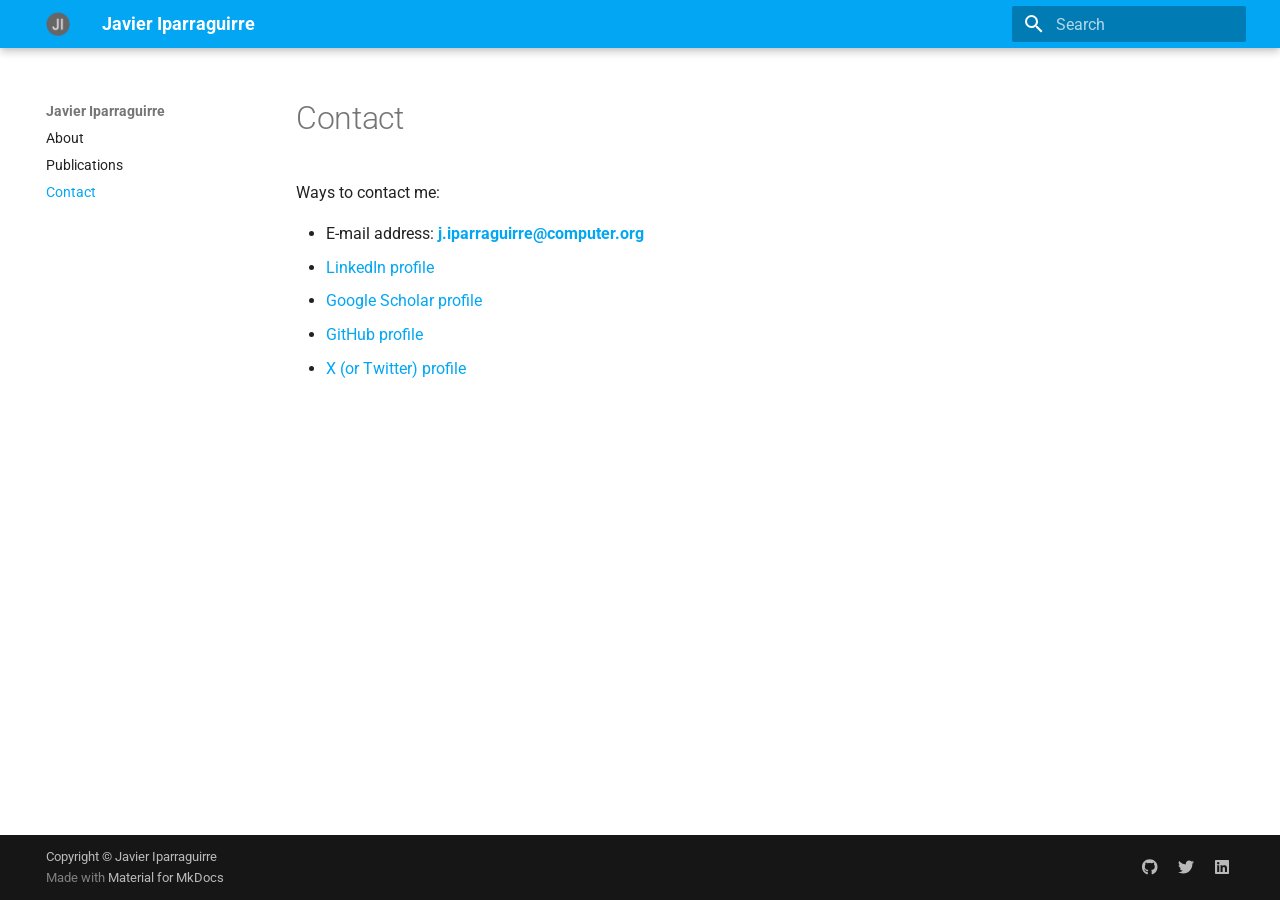
==== contact/index.html @ d3348135 "Deployed bb1e863 with MkDocs version: 1.6.1" ====
<!doctype html>
<html lang="en" class="no-js">
  <head>
    
      <meta charset="utf-8">
      <meta name="viewport" content="width=device-width,initial-scale=1">
      
        <meta name="description" content="Value creation + Innovation + Teams">
      
      
      
        <link rel="canonical" href="https://javierip.github.io/contact/">
      
      
        <link rel="prev" href="../publications/">
      
      
      
      <link rel="icon" href="../images/favicon.ico">
      <meta name="generator" content="mkdocs-1.6.1, mkdocs-material-9.5.44">
    
    
      
        <title>Contact - Javier Iparraguirre</title>
      
    
    
      <link rel="stylesheet" href="../assets/stylesheets/main.0253249f.min.css">
      
        
        <link rel="stylesheet" href="../assets/stylesheets/palette.06af60db.min.css">
      
      


    
    
      
    
    
      
        
        
        <link rel="preconnect" href="https://fonts.gstatic.com" crossorigin>
        <link rel="stylesheet" href="https://fonts.googleapis.com/css?family=Roboto:300,300i,400,400i,700,700i%7CRoboto+Mono:400,400i,700,700i&display=fallback">
        <style>:root{--md-text-font:"Roboto";--md-code-font:"Roboto Mono"}</style>
      
    
    
    <script>__md_scope=new URL("..",location),__md_hash=e=>[...e].reduce(((e,_)=>(e<<5)-e+_.charCodeAt(0)),0),__md_get=(e,_=localStorage,t=__md_scope)=>JSON.parse(_.getItem(t.pathname+"."+e)),__md_set=(e,_,t=localStorage,a=__md_scope)=>{try{t.setItem(a.pathname+"."+e,JSON.stringify(_))}catch(e){}}</script>
    
      
  


  
  

<script id="__analytics">function __md_analytics(){function e(){dataLayer.push(arguments)}window.dataLayer=window.dataLayer||[],e("js",new Date),e("config","G-8ZT4TE5E92"),document.addEventListener("DOMContentLoaded",(function(){document.forms.search&&document.forms.search.query.addEventListener("blur",(function(){this.value&&e("event","search",{search_term:this.value})}));document$.subscribe((function(){var t=document.forms.feedback;if(void 0!==t)for(var a of t.querySelectorAll("[type=submit]"))a.addEventListener("click",(function(a){a.preventDefault();var n=document.location.pathname,d=this.getAttribute("data-md-value");e("event","feedback",{page:n,data:d}),t.firstElementChild.disabled=!0;var r=t.querySelector(".md-feedback__note [data-md-value='"+d+"']");r&&(r.hidden=!1)})),t.hidden=!1})),location$.subscribe((function(t){e("config","G-8ZT4TE5E92",{page_path:t.pathname})}))}));var t=document.createElement("script");t.async=!0,t.src="https://www.googletagmanager.com/gtag/js?id=G-8ZT4TE5E92",document.getElementById("__analytics").insertAdjacentElement("afterEnd",t)}</script>
  
    <script>"undefined"!=typeof __md_analytics&&__md_analytics()</script>
  

    
    
    
  </head>
  
  
    
    
    
    
    
    <body dir="ltr" data-md-color-scheme="default" data-md-color-primary="light-blue" data-md-color-accent="indigo">
  
    
    <input class="md-toggle" data-md-toggle="drawer" type="checkbox" id="__drawer" autocomplete="off">
    <input class="md-toggle" data-md-toggle="search" type="checkbox" id="__search" autocomplete="off">
    <label class="md-overlay" for="__drawer"></label>
    <div data-md-component="skip">
      
        
        <a href="#contact" class="md-skip">
          Skip to content
        </a>
      
    </div>
    <div data-md-component="announce">
      
    </div>
    
    
      

  

<header class="md-header md-header--shadow" data-md-component="header">
  <nav class="md-header__inner md-grid" aria-label="Header">
    <a href=".." title="Javier Iparraguirre" class="md-header__button md-logo" aria-label="Javier Iparraguirre" data-md-component="logo">
      
  <img src="../images/logo.png" alt="logo">

    </a>
    <label class="md-header__button md-icon" for="__drawer">
      
      <svg xmlns="http://www.w3.org/2000/svg" viewBox="0 0 24 24"><path d="M3 6h18v2H3zm0 5h18v2H3zm0 5h18v2H3z"/></svg>
    </label>
    <div class="md-header__title" data-md-component="header-title">
      <div class="md-header__ellipsis">
        <div class="md-header__topic">
          <span class="md-ellipsis">
            Javier Iparraguirre
          </span>
        </div>
        <div class="md-header__topic" data-md-component="header-topic">
          <span class="md-ellipsis">
            
              Contact
            
          </span>
        </div>
      </div>
    </div>
    
      
    
    
    
    
      <label class="md-header__button md-icon" for="__search">
        
        <svg xmlns="http://www.w3.org/2000/svg" viewBox="0 0 24 24"><path d="M9.5 3A6.5 6.5 0 0 1 16 9.5c0 1.61-.59 3.09-1.56 4.23l.27.27h.79l5 5-1.5 1.5-5-5v-.79l-.27-.27A6.52 6.52 0 0 1 9.5 16 6.5 6.5 0 0 1 3 9.5 6.5 6.5 0 0 1 9.5 3m0 2C7 5 5 7 5 9.5S7 14 9.5 14 14 12 14 9.5 12 5 9.5 5"/></svg>
      </label>
      <div class="md-search" data-md-component="search" role="dialog">
  <label class="md-search__overlay" for="__search"></label>
  <div class="md-search__inner" role="search">
    <form class="md-search__form" name="search">
      <input type="text" class="md-search__input" name="query" aria-label="Search" placeholder="Search" autocapitalize="off" autocorrect="off" autocomplete="off" spellcheck="false" data-md-component="search-query" required>
      <label class="md-search__icon md-icon" for="__search">
        
        <svg xmlns="http://www.w3.org/2000/svg" viewBox="0 0 24 24"><path d="M9.5 3A6.5 6.5 0 0 1 16 9.5c0 1.61-.59 3.09-1.56 4.23l.27.27h.79l5 5-1.5 1.5-5-5v-.79l-.27-.27A6.52 6.52 0 0 1 9.5 16 6.5 6.5 0 0 1 3 9.5 6.5 6.5 0 0 1 9.5 3m0 2C7 5 5 7 5 9.5S7 14 9.5 14 14 12 14 9.5 12 5 9.5 5"/></svg>
        
        <svg xmlns="http://www.w3.org/2000/svg" viewBox="0 0 24 24"><path d="M20 11v2H8l5.5 5.5-1.42 1.42L4.16 12l7.92-7.92L13.5 5.5 8 11z"/></svg>
      </label>
      <nav class="md-search__options" aria-label="Search">
        
        <button type="reset" class="md-search__icon md-icon" title="Clear" aria-label="Clear" tabindex="-1">
          
          <svg xmlns="http://www.w3.org/2000/svg" viewBox="0 0 24 24"><path d="M19 6.41 17.59 5 12 10.59 6.41 5 5 6.41 10.59 12 5 17.59 6.41 19 12 13.41 17.59 19 19 17.59 13.41 12z"/></svg>
        </button>
      </nav>
      
    </form>
    <div class="md-search__output">
      <div class="md-search__scrollwrap" tabindex="0" data-md-scrollfix>
        <div class="md-search-result" data-md-component="search-result">
          <div class="md-search-result__meta">
            Initializing search
          </div>
          <ol class="md-search-result__list" role="presentation"></ol>
        </div>
      </div>
    </div>
  </div>
</div>
    
    
  </nav>
  
</header>
    
    <div class="md-container" data-md-component="container">
      
      
        
          
        
      
      <main class="md-main" data-md-component="main">
        <div class="md-main__inner md-grid">
          
            
              
              <div class="md-sidebar md-sidebar--primary" data-md-component="sidebar" data-md-type="navigation" >
                <div class="md-sidebar__scrollwrap">
                  <div class="md-sidebar__inner">
                    



<nav class="md-nav md-nav--primary" aria-label="Navigation" data-md-level="0">
  <label class="md-nav__title" for="__drawer">
    <a href=".." title="Javier Iparraguirre" class="md-nav__button md-logo" aria-label="Javier Iparraguirre" data-md-component="logo">
      
  <img src="../images/logo.png" alt="logo">

    </a>
    Javier Iparraguirre
  </label>
  
  <ul class="md-nav__list" data-md-scrollfix>
    
      
      
  
  
  
  
    <li class="md-nav__item">
      <a href=".." class="md-nav__link">
        
  
  <span class="md-ellipsis">
    About
  </span>
  

      </a>
    </li>
  

    
      
      
  
  
  
  
    <li class="md-nav__item">
      <a href="../publications/" class="md-nav__link">
        
  
  <span class="md-ellipsis">
    Publications
  </span>
  

      </a>
    </li>
  

    
      
      
  
  
    
  
  
  
    <li class="md-nav__item md-nav__item--active">
      
      <input class="md-nav__toggle md-toggle" type="checkbox" id="__toc">
      
      
        
      
      
      <a href="./" class="md-nav__link md-nav__link--active">
        
  
  <span class="md-ellipsis">
    Contact
  </span>
  

      </a>
      
    </li>
  

    
  </ul>
</nav>
                  </div>
                </div>
              </div>
            
            
              
              <div class="md-sidebar md-sidebar--secondary" data-md-component="sidebar" data-md-type="toc" >
                <div class="md-sidebar__scrollwrap">
                  <div class="md-sidebar__inner">
                    

<nav class="md-nav md-nav--secondary" aria-label="Table of contents">
  
  
  
    
  
  
</nav>
                  </div>
                </div>
              </div>
            
          
          
            <div class="md-content" data-md-component="content">
              <article class="md-content__inner md-typeset">
                
                  


<h1 id="contact">Contact</h1>
<p>Ways to contact me:</p>
<ul>
<li>E-mail address: <strong><a href="&#109;&#97;&#105;&#108;&#116;&#111;&#58;&#106;&#46;&#105;&#112;&#97;&#114;&#114;&#97;&#103;&#117;&#105;&#114;&#114;&#101;&#64;&#99;&#111;&#109;&#112;&#117;&#116;&#101;&#114;&#46;&#111;&#114;&#103;">&#106;&#46;&#105;&#112;&#97;&#114;&#114;&#97;&#103;&#117;&#105;&#114;&#114;&#101;&#64;&#99;&#111;&#109;&#112;&#117;&#116;&#101;&#114;&#46;&#111;&#114;&#103;</a></strong></li>
<li><a href="https://www.linkedin.com/in/jiparraguirre/">LinkedIn profile</a></li>
<li><a href="https://scholar.google.com.ar/citations?hl=en&amp;user=PNNFrAQAAAAJ&amp;view_op=list_works&amp;sortby=pubdate">Google Scholar profile</a></li>
<li><a href="https://github.com/javierip">GitHub profile</a></li>
<li><a href="https://twitter.com/javieripa">X (or Twitter) profile</a></li>
</ul>









  




                
              </article>
            </div>
          
          
<script>var target=document.getElementById(location.hash.slice(1));target&&target.name&&(target.checked=target.name.startsWith("__tabbed_"))</script>
        </div>
        
      </main>
      
        <footer class="md-footer">
  
  <div class="md-footer-meta md-typeset">
    <div class="md-footer-meta__inner md-grid">
      <div class="md-copyright">
  
    <div class="md-copyright__highlight">
      Copyright &copy; Javier Iparraguirre
    </div>
  
  
    Made with
    <a href="https://squidfunk.github.io/mkdocs-material/" target="_blank" rel="noopener">
      Material for MkDocs
    </a>
  
</div>
      
        <div class="md-social">
  
    
    
    
    
    <a href="https://github.com/javierip" target="_blank" rel="noopener" title="Javier at GitHub" class="md-social__link">
      <svg xmlns="http://www.w3.org/2000/svg" viewBox="0 0 496 512"><!--! Font Awesome Free 6.6.0 by @fontawesome - https://fontawesome.com License - https://fontawesome.com/license/free (Icons: CC BY 4.0, Fonts: SIL OFL 1.1, Code: MIT License) Copyright 2024 Fonticons, Inc.--><path d="M165.9 397.4c0 2-2.3 3.6-5.2 3.6-3.3.3-5.6-1.3-5.6-3.6 0-2 2.3-3.6 5.2-3.6 3-.3 5.6 1.3 5.6 3.6m-31.1-4.5c-.7 2 1.3 4.3 4.3 4.9 2.6 1 5.6 0 6.2-2s-1.3-4.3-4.3-5.2c-2.6-.7-5.5.3-6.2 2.3m44.2-1.7c-2.9.7-4.9 2.6-4.6 4.9.3 2 2.9 3.3 5.9 2.6 2.9-.7 4.9-2.6 4.6-4.6-.3-1.9-3-3.2-5.9-2.9M244.8 8C106.1 8 0 113.3 0 252c0 110.9 69.8 205.8 169.5 239.2 12.8 2.3 17.3-5.6 17.3-12.1 0-6.2-.3-40.4-.3-61.4 0 0-70 15-84.7-29.8 0 0-11.4-29.1-27.8-36.6 0 0-22.9-15.7 1.6-15.4 0 0 24.9 2 38.6 25.8 21.9 38.6 58.6 27.5 72.9 20.9 2.3-16 8.8-27.1 16-33.7-55.9-6.2-112.3-14.3-112.3-110.5 0-27.5 7.6-41.3 23.6-58.9-2.6-6.5-11.1-33.3 2.6-67.9 20.9-6.5 69 27 69 27 20-5.6 41.5-8.5 62.8-8.5s42.8 2.9 62.8 8.5c0 0 48.1-33.6 69-27 13.7 34.7 5.2 61.4 2.6 67.9 16 17.7 25.8 31.5 25.8 58.9 0 96.5-58.9 104.2-114.8 110.5 9.2 7.9 17 22.9 17 46.4 0 33.7-.3 75.4-.3 83.6 0 6.5 4.6 14.4 17.3 12.1C428.2 457.8 496 362.9 496 252 496 113.3 383.5 8 244.8 8M97.2 352.9c-1.3 1-1 3.3.7 5.2 1.6 1.6 3.9 2.3 5.2 1 1.3-1 1-3.3-.7-5.2-1.6-1.6-3.9-2.3-5.2-1m-10.8-8.1c-.7 1.3.3 2.9 2.3 3.9 1.6 1 3.6.7 4.3-.7.7-1.3-.3-2.9-2.3-3.9-2-.6-3.6-.3-4.3.7m32.4 35.6c-1.6 1.3-1 4.3 1.3 6.2 2.3 2.3 5.2 2.6 6.5 1 1.3-1.3.7-4.3-1.3-6.2-2.2-2.3-5.2-2.6-6.5-1m-11.4-14.7c-1.6 1-1.6 3.6 0 5.9s4.3 3.3 5.6 2.3c1.6-1.3 1.6-3.9 0-6.2-1.4-2.3-4-3.3-5.6-2"/></svg>
    </a>
  
    
    
    
    
    <a href="https://twitter.com/javieripa" target="_blank" rel="noopener" title="Javier at Twitter" class="md-social__link">
      <svg xmlns="http://www.w3.org/2000/svg" viewBox="0 0 512 512"><!--! Font Awesome Free 6.6.0 by @fontawesome - https://fontawesome.com License - https://fontawesome.com/license/free (Icons: CC BY 4.0, Fonts: SIL OFL 1.1, Code: MIT License) Copyright 2024 Fonticons, Inc.--><path d="M459.37 151.716c.325 4.548.325 9.097.325 13.645 0 138.72-105.583 298.558-298.558 298.558-59.452 0-114.68-17.219-161.137-47.106 8.447.974 16.568 1.299 25.34 1.299 49.055 0 94.213-16.568 130.274-44.832-46.132-.975-84.792-31.188-98.112-72.772 6.498.974 12.995 1.624 19.818 1.624 9.421 0 18.843-1.3 27.614-3.573-48.081-9.747-84.143-51.98-84.143-102.985v-1.299c13.969 7.797 30.214 12.67 47.431 13.319-28.264-18.843-46.781-51.005-46.781-87.391 0-19.492 5.197-37.36 14.294-52.954 51.655 63.675 129.3 105.258 216.365 109.807-1.624-7.797-2.599-15.918-2.599-24.04 0-57.828 46.782-104.934 104.934-104.934 30.213 0 57.502 12.67 76.67 33.137 23.715-4.548 46.456-13.32 66.599-25.34-7.798 24.366-24.366 44.833-46.132 57.827 21.117-2.273 41.584-8.122 60.426-16.243-14.292 20.791-32.161 39.308-52.628 54.253"/></svg>
    </a>
  
    
    
    
    
    <a href="https://www.linkedin.com/in/jiparraguirre/" target="_blank" rel="noopener" title="Javier at LinkedIn" class="md-social__link">
      <svg xmlns="http://www.w3.org/2000/svg" viewBox="0 0 448 512"><!--! Font Awesome Free 6.6.0 by @fontawesome - https://fontawesome.com License - https://fontawesome.com/license/free (Icons: CC BY 4.0, Fonts: SIL OFL 1.1, Code: MIT License) Copyright 2024 Fonticons, Inc.--><path d="M416 32H31.9C14.3 32 0 46.5 0 64.3v383.4C0 465.5 14.3 480 31.9 480H416c17.6 0 32-14.5 32-32.3V64.3c0-17.8-14.4-32.3-32-32.3M135.4 416H69V202.2h66.5V416zm-33.2-243c-21.3 0-38.5-17.3-38.5-38.5S80.9 96 102.2 96c21.2 0 38.5 17.3 38.5 38.5 0 21.3-17.2 38.5-38.5 38.5m282.1 243h-66.4V312c0-24.8-.5-56.7-34.5-56.7-34.6 0-39.9 27-39.9 54.9V416h-66.4V202.2h63.7v29.2h.9c8.9-16.8 30.6-34.5 62.9-34.5 67.2 0 79.7 44.3 79.7 101.9z"/></svg>
    </a>
  
</div>
      
    </div>
  </div>
</footer>
      
    </div>
    <div class="md-dialog" data-md-component="dialog">
      <div class="md-dialog__inner md-typeset"></div>
    </div>
    
    
    <script id="__config" type="application/json">{"base": "..", "features": [], "search": "../assets/javascripts/workers/search.6ce7567c.min.js", "translations": {"clipboard.copied": "Copied to clipboard", "clipboard.copy": "Copy to clipboard", "search.result.more.one": "1 more on this page", "search.result.more.other": "# more on this page", "search.result.none": "No matching documents", "search.result.one": "1 matching document", "search.result.other": "# matching documents", "search.result.placeholder": "Type to start searching", "search.result.term.missing": "Missing", "select.version": "Select version"}}</script>
    
    
      <script src="../assets/javascripts/bundle.83f73b43.min.js"></script>
      
    
  </body>
</html>
---- assets/stylesheets/main.0253249f.min.css ----
@charset "UTF-8";html{-webkit-text-size-adjust:none;-moz-text-size-adjust:none;text-size-adjust:none;box-sizing:border-box}*,:after,:before{box-sizing:inherit}@media (prefers-reduced-motion){*,:after,:before{transition:none!important}}body{margin:0}a,button,input,label{-webkit-tap-highlight-color:transparent}a{color:inherit;text-decoration:none}hr{border:0;box-sizing:initial;display:block;height:.05rem;overflow:visible;padding:0}small{font-size:80%}sub,sup{line-height:1em}img{border-style:none}table{border-collapse:initial;border-spacing:0}td,th{font-weight:400;vertical-align:top}button{background:#0000;border:0;font-family:inherit;font-size:inherit;margin:0;padding:0}input{border:0;outline:none}:root{--md-primary-fg-color:#4051b5;--md-primary-fg-color--light:#5d6cc0;--md-primary-fg-color--dark:#303fa1;--md-primary-bg-color:#fff;--md-primary-bg-color--light:#ffffffb3;--md-accent-fg-color:#526cfe;--md-accent-fg-color--transparent:#526cfe1a;--md-accent-bg-color:#fff;--md-accent-bg-color--light:#ffffffb3}[data-md-color-scheme=default]{color-scheme:light}[data-md-color-scheme=default] img[src$="#gh-dark-mode-only"],[data-md-color-scheme=default] img[src$="#only-dark"]{display:none}:root,[data-md-color-scheme=default]{--md-hue:225deg;--md-default-fg-color:#000000de;--md-default-fg-color--light:#0000008a;--md-default-fg-color--lighter:#00000052;--md-default-fg-color--lightest:#00000012;--md-default-bg-color:#fff;--md-default-bg-color--light:#ffffffb3;--md-default-bg-color--lighter:#ffffff4d;--md-default-bg-color--lightest:#ffffff1f;--md-code-fg-color:#36464e;--md-code-bg-color:#f5f5f5;--md-code-hl-color:#4287ff;--md-code-hl-color--light:#4287ff1a;--md-code-hl-number-color:#d52a2a;--md-code-hl-special-color:#db1457;--md-code-hl-function-color:#a846b9;--md-code-hl-constant-color:#6e59d9;--md-code-hl-keyword-color:#3f6ec6;--md-code-hl-string-color:#1c7d4d;--md-code-hl-name-color:var(--md-code-fg-color);--md-code-hl-operator-color:var(--md-default-fg-color--light);--md-code-hl-punctuation-color:var(--md-default-fg-color--light);--md-code-hl-comment-color:var(--md-default-fg-color--light);--md-code-hl-generic-color:var(--md-default-fg-color--light);--md-code-hl-variable-color:var(--md-default-fg-color--light);--md-typeset-color:var(--md-default-fg-color);--md-typeset-a-color:var(--md-primary-fg-color);--md-typeset-del-color:#f5503d26;--md-typeset-ins-color:#0bd57026;--md-typeset-kbd-color:#fafafa;--md-typeset-kbd-accent-color:#fff;--md-typeset-kbd-border-color:#b8b8b8;--md-typeset-mark-color:#ffff0080;--md-typeset-table-color:#0000001f;--md-typeset-table-color--light:rgba(0,0,0,.035);--md-admonition-fg-color:var(--md-default-fg-color);--md-admonition-bg-color:var(--md-default-bg-color);--md-warning-fg-color:#000000de;--md-warning-bg-color:#ff9;--md-footer-fg-color:#fff;--md-footer-fg-color--light:#ffffffb3;--md-footer-fg-color--lighter:#ffffff73;--md-footer-bg-color:#000000de;--md-footer-bg-color--dark:#00000052;--md-shadow-z1:0 0.2rem 0.5rem #0000000d,0 0 0.05rem #0000001a;--md-shadow-z2:0 0.2rem 0.5rem #0000001a,0 0 0.05rem #00000040;--md-shadow-z3:0 0.2rem 0.5rem #0003,0 0 0.05rem #00000059}.md-icon svg{fill:currentcolor;display:block;height:1.2rem;width:1.2rem}body{-webkit-font-smoothing:antialiased;-moz-osx-font-smoothing:grayscale;--md-text-font-family:var(--md-text-font,_),-apple-system,BlinkMacSystemFont,Helvetica,Arial,sans-serif;--md-code-font-family:var(--md-code-font,_),SFMono-Regular,Consolas,Menlo,monospace}aside,body,input{font-feature-settings:"kern","liga";color:var(--md-typeset-color);font-family:var(--md-text-font-family)}code,kbd,pre{font-feature-settings:"kern";font-family:var(--md-code-font-family)}:root{--md-typeset-table-sort-icon:url('data:image/svg+xml;charset=utf-8,<svg xmlns="http://www.w3.org/2000/svg" viewBox="0 0 24 24"><path d="m18 21-4-4h3V7h-3l4-4 4 4h-3v10h3M2 19v-2h10v2M2 13v-2h7v2M2 7V5h4v2z"/></svg>');--md-typeset-table-sort-icon--asc:url('data:image/svg+xml;charset=utf-8,<svg xmlns="http://www.w3.org/2000/svg" viewBox="0 0 24 24"><path d="M19 17h3l-4 4-4-4h3V3h2M2 17h10v2H2M6 5v2H2V5m0 6h7v2H2z"/></svg>');--md-typeset-table-sort-icon--desc:url('data:image/svg+xml;charset=utf-8,<svg xmlns="http://www.w3.org/2000/svg" viewBox="0 0 24 24"><path d="M19 7h3l-4-4-4 4h3v14h2M2 17h10v2H2M6 5v2H2V5m0 6h7v2H2z"/></svg>')}.md-typeset{-webkit-print-color-adjust:exact;color-adjust:exact;font-size:.8rem;line-height:1.6}@media print{.md-typeset{font-size:.68rem}}.md-typeset blockquote,.md-typeset dl,.md-typeset figure,.md-typeset ol,.md-typeset pre,.md-typeset ul{margin-bottom:1em;margin-top:1em}.md-typeset h1{color:var(--md-default-fg-color--light);font-size:2em;line-height:1.3;margin:0 0 1.25em}.md-typeset h1,.md-typeset h2{font-weight:300;letter-spacing:-.01em}.md-typeset h2{font-size:1.5625em;line-height:1.4;margin:1.6em 0 .64em}.md-typeset h3{font-size:1.25em;font-weight:400;letter-spacing:-.01em;line-height:1.5;margin:1.6em 0 .8em}.md-typeset h2+h3{margin-top:.8em}.md-typeset h4{font-weight:700;letter-spacing:-.01em;margin:1em 0}.md-typeset h5,.md-typeset h6{color:var(--md-default-fg-color--light);font-size:.8em;font-weight:700;letter-spacing:-.01em;margin:1.25em 0}.md-typeset h5{text-transform:uppercase}.md-typeset hr{border-bottom:.05rem solid var(--md-default-fg-color--lightest);display:flow-root;margin:1.5em 0}.md-typeset a{color:var(--md-typeset-a-color);word-break:break-word}.md-typeset a,.md-typeset a:before{transition:color 125ms}.md-typeset a:focus,.md-typeset a:hover{color:var(--md-accent-fg-color)}.md-typeset a:focus code,.md-typeset a:hover code{background-color:var(--md-accent-fg-color--transparent)}.md-typeset a code{color:currentcolor;transition:background-color 125ms}.md-typeset a.focus-visible{outline-color:var(--md-accent-fg-color);outline-offset:.2rem}.md-typeset code,.md-typeset kbd,.md-typeset pre{color:var(--md-code-fg-color);direction:ltr;font-variant-ligatures:none}@media print{.md-typeset code,.md-typeset kbd,.md-typeset pre{white-space:pre-wrap}}.md-typeset code{background-color:var(--md-code-bg-color);border-radius:.1rem;-webkit-box-decoration-break:clone;box-decoration-break:clone;font-size:.85em;padding:0 .2941176471em;word-break:break-word}.md-typeset code:not(.focus-visible){-webkit-tap-highlight-color:transparent;outline:none}.md-typeset pre{display:flow-root;line-height:1.4;position:relative}.md-typeset pre>code{-webkit-box-decoration-break:slice;box-decoration-break:slice;box-shadow:none;display:block;margin:0;outline-color:var(--md-accent-fg-color);overflow:auto;padding:.7720588235em 1.1764705882em;scrollbar-color:var(--md-default-fg-color--lighter) #0000;scrollbar-width:thin;touch-action:auto;word-break:normal}.md-typeset pre>code:hover{scrollbar-color:var(--md-accent-fg-color) #0000}.md-typeset pre>code::-webkit-scrollbar{height:.2rem;width:.2rem}.md-typeset pre>code::-webkit-scrollbar-thumb{background-color:var(--md-default-fg-color--lighter)}.md-typeset pre>code::-webkit-scrollbar-thumb:hover{background-color:var(--md-accent-fg-color)}.md-typeset kbd{background-color:var(--md-typeset-kbd-color);border-radius:.1rem;box-shadow:0 .1rem 0 .05rem var(--md-typeset-kbd-border-color),0 .1rem 0 var(--md-typeset-kbd-border-color),0 -.1rem .2rem var(--md-typeset-kbd-accent-color) inset;color:var(--md-default-fg-color);display:inline-block;font-size:.75em;padding:0 .6666666667em;vertical-align:text-top;word-break:break-word}.md-typeset mark{background-color:var(--md-typeset-mark-color);-webkit-box-decoration-break:clone;box-decoration-break:clone;color:inherit;word-break:break-word}.md-typeset abbr{border-bottom:.05rem dotted var(--md-default-fg-color--light);cursor:help;text-decoration:none}.md-typeset small{opacity:.75}[dir=ltr] .md-typeset sub,[dir=ltr] .md-typeset sup{margin-left:.078125em}[dir=rtl] .md-typeset sub,[dir=rtl] .md-typeset sup{margin-right:.078125em}[dir=ltr] .md-typeset blockquote{padding-left:.6rem}[dir=rtl] .md-typeset blockquote{padding-right:.6rem}[dir=ltr] .md-typeset blockquote{border-left:.2rem solid var(--md-default-fg-color--lighter)}[dir=rtl] .md-typeset blockquote{border-right:.2rem solid var(--md-default-fg-color--lighter)}.md-typeset blockquote{color:var(--md-default-fg-color--light);margin-left:0;margin-right:0}.md-typeset ul{list-style-type:disc}.md-typeset ul[type]{list-style-type:revert-layer}[dir=ltr] .md-typeset ol,[dir=ltr] .md-typeset ul{margin-left:.625em}[dir=rtl] .md-typeset ol,[dir=rtl] .md-typeset ul{margin-right:.625em}.md-typeset ol,.md-typeset ul{padding:0}.md-typeset ol:not([hidden]),.md-typeset ul:not([hidden]){display:flow-root}.md-typeset ol ol,.md-typeset ul ol{list-style-type:lower-alpha}.md-typeset ol ol ol,.md-typeset ul ol ol{list-style-type:lower-roman}.md-typeset ol ol ol ol,.md-typeset ul ol ol ol{list-style-type:upper-alpha}.md-typeset ol ol ol ol ol,.md-typeset ul ol ol ol ol{list-style-type:upper-roman}.md-typeset ol[type],.md-typeset ul[type]{list-style-type:revert-layer}[dir=ltr] .md-typeset ol li,[dir=ltr] .md-typeset ul li{margin-left:1.25em}[dir=rtl] .md-typeset ol li,[dir=rtl] .md-typeset ul li{margin-right:1.25em}.md-typeset ol li,.md-typeset ul li{margin-bottom:.5em}.md-typeset ol li blockquote,.md-typeset ol li p,.md-typeset ul li blockquote,.md-typeset ul li p{margin:.5em 0}.md-typeset ol li:last-child,.md-typeset ul li:last-child{margin-bottom:0}[dir=ltr] .md-typeset ol li ol,[dir=ltr] .md-typeset ol li ul,[dir=ltr] .md-typeset ul li ol,[dir=ltr] .md-typeset ul li ul{margin-left:.625em}[dir=rtl] .md-typeset ol li ol,[dir=rtl] .md-typeset ol li ul,[dir=rtl] .md-typeset ul li ol,[dir=rtl] .md-typeset ul li ul{margin-right:.625em}.md-typeset ol li ol,.md-typeset ol li ul,.md-typeset ul li ol,.md-typeset ul li ul{margin-bottom:.5em;margin-top:.5em}[dir=ltr] .md-typeset dd{margin-left:1.875em}[dir=rtl] .md-typeset dd{margin-right:1.875em}.md-typeset dd{margin-bottom:1.5em;margin-top:1em}.md-typeset img,.md-typeset svg,.md-typeset video{height:auto;max-width:100%}.md-typeset img[align=left]{margin:1em 1em 1em 0}.md-typeset img[align=right]{margin:1em 0 1em 1em}.md-typeset img[align]:only-child{margin-top:0}.md-typeset figure{display:flow-root;margin:1em auto;max-width:100%;text-align:center;width:-moz-fit-content;width:fit-content}.md-typeset figure img{display:block;margin:0 auto}.md-typeset figcaption{font-style:italic;margin:1em auto;max-width:24rem}.md-typeset iframe{max-width:100%}.md-typeset table:not([class]){background-color:var(--md-default-bg-color);border:.05rem solid var(--md-typeset-table-color);border-radius:.1rem;display:inline-block;font-size:.64rem;max-width:100%;overflow:auto;touch-action:auto}@media print{.md-typeset table:not([class]){display:table}}.md-typeset table:not([class])+*{margin-top:1.5em}.md-typeset table:not([class]) td>:first-child,.md-typeset table:not([class]) th>:first-child{margin-top:0}.md-typeset table:not([class]) td>:last-child,.md-typeset table:not([class]) th>:last-child{margin-bottom:0}.md-typeset table:not([class]) td:not([align]),.md-typeset table:not([class]) th:not([align]){text-align:left}[dir=rtl] .md-typeset table:not([class]) td:not([align]),[dir=rtl] .md-typeset table:not([class]) th:not([align]){text-align:right}.md-typeset table:not([class]) th{font-weight:700;min-width:5rem;padding:.9375em 1.25em;vertical-align:top}.md-typeset table:not([class]) td{border-top:.05rem solid var(--md-typeset-table-color);padding:.9375em 1.25em;vertical-align:top}.md-typeset table:not([class]) tbody tr{transition:background-color 125ms}.md-typeset table:not([class]) tbody tr:hover{background-color:var(--md-typeset-table-color--light);box-shadow:0 .05rem 0 var(--md-default-bg-color) inset}.md-typeset table:not([class]) a{word-break:normal}.md-typeset table th[role=columnheader]{cursor:pointer}[dir=ltr] .md-typeset table th[role=columnheader]:after{margin-left:.5em}[dir=rtl] .md-typeset table th[role=columnheader]:after{margin-right:.5em}.md-typeset table th[role=columnheader]:after{content:"";display:inline-block;height:1.2em;-webkit-mask-image:var(--md-typeset-table-sort-icon);mask-image:var(--md-typeset-table-sort-icon);-webkit-mask-repeat:no-repeat;mask-repeat:no-repeat;-webkit-mask-size:contain;mask-size:contain;transition:background-color 125ms;vertical-align:text-bottom;width:1.2em}.md-typeset table th[role=columnheader]:hover:after{background-color:var(--md-default-fg-color--lighter)}.md-typeset table th[role=columnheader][aria-sort=ascending]:after{background-color:var(--md-default-fg-color--light);-webkit-mask-image:var(--md-typeset-table-sort-icon--asc);mask-image:var(--md-typeset-table-sort-icon--asc)}.md-typeset table th[role=columnheader][aria-sort=descending]:after{background-color:var(--md-default-fg-color--light);-webkit-mask-image:var(--md-typeset-table-sort-icon--desc);mask-image:var(--md-typeset-table-sort-icon--desc)}.md-typeset__scrollwrap{margin:1em -.8rem;overflow-x:auto;touch-action:auto}.md-typeset__table{display:inline-block;margin-bottom:.5em;padding:0 .8rem}@media print{.md-typeset__table{display:block}}html .md-typeset__table table{display:table;margin:0;overflow:hidden;width:100%}@media screen and (max-width:44.984375em){.md-content__inner>pre{margin:1em -.8rem}.md-content__inner>pre code{border-radius:0}}.md-typeset .md-author{border-radius:100%;display:block;flex-shrink:0;height:1.6rem;overflow:hidden;position:relative;transition:color 125ms,transform 125ms;width:1.6rem}.md-typeset .md-author img{display:block}.md-typeset .md-author--more{background:var(--md-default-fg-color--lightest);color:var(--md-default-fg-color--lighter);font-size:.6rem;font-weight:700;line-height:1.6rem;text-align:center}.md-typeset .md-author--long{height:2.4rem;width:2.4rem}.md-typeset a.md-author{transform:scale(1)}.md-typeset a.md-author img{border-radius:100%;filter:grayscale(100%) opacity(75%);transition:filter 125ms}.md-typeset a.md-author:focus,.md-typeset a.md-author:hover{transform:scale(1.1);z-index:1}.md-typeset a.md-author:focus img,.md-typeset a.md-author:hover img{filter:grayscale(0)}.md-banner{background-color:var(--md-footer-bg-color);color:var(--md-footer-fg-color);overflow:auto}@media print{.md-banner{display:none}}.md-banner--warning{background-color:var(--md-warning-bg-color);color:var(--md-warning-fg-color)}.md-banner__inner{font-size:.7rem;margin:.6rem auto;padding:0 .8rem}[dir=ltr] .md-banner__button{float:right}[dir=rtl] .md-banner__button{float:left}.md-banner__button{color:inherit;cursor:pointer;transition:opacity .25s}.no-js .md-banner__button{display:none}.md-banner__button:hover{opacity:.7}html{font-size:125%;height:100%;overflow-x:hidden}@media screen and (min-width:100em){html{font-size:137.5%}}@media screen and (min-width:125em){html{font-size:150%}}body{background-color:var(--md-default-bg-color);display:flex;flex-direction:column;font-size:.5rem;min-height:100%;position:relative;width:100%}@media print{body{display:block}}@media screen and (max-width:59.984375em){body[data-md-scrolllock]{position:fixed}}.md-grid{margin-left:auto;margin-right:auto;max-width:61rem}.md-container{display:flex;flex-direction:column;flex-grow:1}@media print{.md-container{display:block}}.md-main{flex-grow:1}.md-main__inner{display:flex;height:100%;margin-top:1.5rem}.md-ellipsis{overflow:hidden;text-overflow:ellipsis}.md-toggle{display:none}.md-option{height:0;opacity:0;position:absolute;width:0}.md-option:checked+label:not([hidden]){display:block}.md-option.focus-visible+label{outline-color:var(--md-accent-fg-color);outline-style:auto}.md-skip{background-color:var(--md-default-fg-color);border-radius:.1rem;color:var(--md-default-bg-color);font-size:.64rem;margin:.5rem;opacity:0;outline-color:var(--md-accent-fg-color);padding:.3rem .5rem;position:fixed;transform:translateY(.4rem);z-index:-1}.md-skip:focus{opacity:1;transform:translateY(0);transition:transform .25s cubic-bezier(.4,0,.2,1),opacity 175ms 75ms;z-index:10}@page{margin:25mm}:root{--md-clipboard-icon:url('data:image/svg+xml;charset=utf-8,<svg xmlns="http://www.w3.org/2000/svg" viewBox="0 0 24 24"><path d="M19 21H8V7h11m0-2H8a2 2 0 0 0-2 2v14a2 2 0 0 0 2 2h11a2 2 0 0 0 2-2V7a2 2 0 0 0-2-2m-3-4H4a2 2 0 0 0-2 2v14h2V3h12z"/></svg>')}.md-clipboard{border-radius:.1rem;color:var(--md-default-fg-color--lightest);cursor:pointer;height:1.5em;outline-color:var(--md-accent-fg-color);outline-offset:.1rem;position:absolute;right:.5em;top:.5em;transition:color .25s;width:1.5em;z-index:1}@media print{.md-clipboard{display:none}}.md-clipboard:not(.focus-visible){-webkit-tap-highlight-color:transparent;outline:none}:hover>.md-clipboard{color:var(--md-default-fg-color--light)}.md-clipboard:focus,.md-clipboard:hover{color:var(--md-accent-fg-color)}.md-clipboard:after{background-color:currentcolor;content:"";display:block;height:1.125em;margin:0 auto;-webkit-mask-image:var(--md-clipboard-icon);mask-image:var(--md-clipboard-icon);-webkit-mask-position:center;mask-position:center;-webkit-mask-repeat:no-repeat;mask-repeat:no-repeat;-webkit-mask-size:contain;mask-size:contain;width:1.125em}.md-clipboard--inline{cursor:pointer}.md-clipboard--inline code{transition:color .25s,background-color .25s}.md-clipboard--inline:focus code,.md-clipboard--inline:hover code{background-color:var(--md-accent-fg-color--transparent);color:var(--md-accent-fg-color)}.md-typeset .md-code__content{display:grid}@keyframes consent{0%{opacity:0;transform:translateY(100%)}to{opacity:1;transform:translateY(0)}}@keyframes overlay{0%{opacity:0}to{opacity:1}}.md-consent__overlay{animation:overlay .25s both;-webkit-backdrop-filter:blur(.1rem);backdrop-filter:blur(.1rem);background-color:#0000008a;height:100%;opacity:1;position:fixed;top:0;width:100%;z-index:5}.md-consent__inner{animation:consent .5s cubic-bezier(.1,.7,.1,1) both;background-color:var(--md-default-bg-color);border:0;border-radius:.1rem;bottom:0;box-shadow:0 0 .2rem #0000001a,0 .2rem .4rem #0003;max-height:100%;overflow:auto;padding:0;position:fixed;width:100%;z-index:5}.md-consent__form{padding:.8rem}.md-consent__settings{display:none;margin:1em 0}input:checked+.md-consent__settings{display:block}.md-consent__controls{margin-bottom:.8rem}.md-typeset .md-consent__controls .md-button{display:inline}@media screen and (max-width:44.984375em){.md-typeset .md-consent__controls .md-button{display:block;margin-top:.4rem;text-align:center;width:100%}}.md-consent label{cursor:pointer}.md-content{flex-grow:1;min-width:0}.md-content__inner{margin:0 .8rem 1.2rem;padding-top:.6rem}@media screen and (min-width:76.25em){[dir=ltr] .md-sidebar--primary:not([hidden])~.md-content>.md-content__inner{margin-left:1.2rem}[dir=ltr] .md-sidebar--secondary:not([hidden])~.md-content>.md-content__inner,[dir=rtl] .md-sidebar--primary:not([hidden])~.md-content>.md-content__inner{margin-right:1.2rem}[dir=rtl] .md-sidebar--secondary:not([hidden])~.md-content>.md-content__inner{margin-left:1.2rem}}.md-content__inner:before{content:"";display:block;height:.4rem}.md-content__inner>:last-child{margin-bottom:0}[dir=ltr] .md-content__button{float:right}[dir=rtl] .md-content__button{float:left}[dir=ltr] .md-content__button{margin-left:.4rem}[dir=rtl] .md-content__button{margin-right:.4rem}.md-content__button{margin:.4rem 0;padding:0}@media print{.md-content__button{display:none}}.md-typeset .md-content__button{color:var(--md-default-fg-color--lighter)}.md-content__button svg{display:inline;vertical-align:top}[dir=rtl] .md-content__button svg{transform:scaleX(-1)}[dir=ltr] .md-dialog{right:.8rem}[dir=rtl] .md-dialog{left:.8rem}.md-dialog{background-color:var(--md-default-fg-color);border-radius:.1rem;bottom:.8rem;box-shadow:var(--md-shadow-z3);min-width:11.1rem;opacity:0;padding:.4rem .6rem;pointer-events:none;position:fixed;transform:translateY(100%);transition:transform 0ms .4s,opacity .4s;z-index:4}@media print{.md-dialog{display:none}}.md-dialog--active{opacity:1;pointer-events:auto;transform:translateY(0);transition:transform .4s cubic-bezier(.075,.85,.175,1),opacity .4s}.md-dialog__inner{color:var(--md-default-bg-color);font-size:.7rem}.md-feedback{margin:2em 0 1em;text-align:center}.md-feedback fieldset{border:none;margin:0;padding:0}.md-feedback__title{font-weight:700;margin:1em auto}.md-feedback__inner{position:relative}.md-feedback__list{display:flex;flex-wrap:wrap;place-content:baseline center;position:relative}.md-feedback__list:hover .md-icon:not(:disabled){color:var(--md-default-fg-color--lighter)}:disabled .md-feedback__list{min-height:1.8rem}.md-feedback__icon{color:var(--md-default-fg-color--light);cursor:pointer;flex-shrink:0;margin:0 .1rem;transition:color 125ms}.md-feedback__icon:not(:disabled).md-icon:hover{color:var(--md-accent-fg-color)}.md-feedback__icon:disabled{color:var(--md-default-fg-color--lightest);pointer-events:none}.md-feedback__note{opacity:0;position:relative;transform:translateY(.4rem);transition:transform .4s cubic-bezier(.1,.7,.1,1),opacity .15s}.md-feedback__note>*{margin:0 auto;max-width:16rem}:disabled .md-feedback__note{opacity:1;transform:translateY(0)}@media print{.md-feedback{display:none}}.md-footer{background-color:var(--md-footer-bg-color);color:var(--md-footer-fg-color)}@media print{.md-footer{display:none}}.md-footer__inner{justify-content:space-between;overflow:auto;padding:.2rem}.md-footer__inner:not([hidden]){display:flex}.md-footer__link{align-items:end;display:flex;flex-grow:0.01;margin-bottom:.4rem;margin-top:1rem;max-width:100%;outline-color:var(--md-accent-fg-color);overflow:hidden;transition:opacity .25s}.md-footer__link:focus,.md-footer__link:hover{opacity:.7}[dir=rtl] .md-footer__link svg{transform:scaleX(-1)}@media screen and (max-width:44.984375em){.md-footer__link--prev{flex-shrink:0}.md-footer__link--prev .md-footer__title{display:none}}[dir=ltr] .md-footer__link--next{margin-left:auto}[dir=rtl] .md-footer__link--next{margin-right:auto}.md-footer__link--next{text-align:right}[dir=rtl] .md-footer__link--next{text-align:left}.md-footer__title{flex-grow:1;font-size:.9rem;margin-bottom:.7rem;max-width:calc(100% - 2.4rem);padding:0 1rem;white-space:nowrap}.md-footer__button{margin:.2rem;padding:.4rem}.md-footer__direction{font-size:.64rem;opacity:.7}.md-footer-meta{background-color:var(--md-footer-bg-color--dark)}.md-footer-meta__inner{display:flex;flex-wrap:wrap;justify-content:space-between;padding:.2rem}html .md-footer-meta.md-typeset a{color:var(--md-footer-fg-color--light)}html .md-footer-meta.md-typeset a:focus,html .md-footer-meta.md-typeset a:hover{color:var(--md-footer-fg-color)}.md-copyright{color:var(--md-footer-fg-color--lighter);font-size:.64rem;margin:auto .6rem;padding:.4rem 0;width:100%}@media screen and (min-width:45em){.md-copyright{width:auto}}.md-copyright__highlight{color:var(--md-footer-fg-color--light)}.md-social{display:inline-flex;gap:.2rem;margin:0 .4rem;padding:.2rem 0 .6rem}@media screen and (min-width:45em){.md-social{padding:.6rem 0}}.md-social__link{display:inline-block;height:1.6rem;text-align:center;width:1.6rem}.md-social__link:before{line-height:1.9}.md-social__link svg{fill:currentcolor;max-height:.8rem;vertical-align:-25%}.md-typeset .md-button{border:.1rem solid;border-radius:.1rem;color:var(--md-primary-fg-color);cursor:pointer;display:inline-block;font-weight:700;padding:.625em 2em;transition:color 125ms,background-color 125ms,border-color 125ms}.md-typeset .md-button--primary{background-color:var(--md-primary-fg-color);border-color:var(--md-primary-fg-color);color:var(--md-primary-bg-color)}.md-typeset .md-button:focus,.md-typeset .md-button:hover{background-color:var(--md-accent-fg-color);border-color:var(--md-accent-fg-color);color:var(--md-accent-bg-color)}[dir=ltr] .md-typeset .md-input{border-top-left-radius:.1rem}[dir=ltr] .md-typeset .md-input,[dir=rtl] .md-typeset .md-input{border-top-right-radius:.1rem}[dir=rtl] .md-typeset .md-input{border-top-left-radius:.1rem}.md-typeset .md-input{border-bottom:.1rem solid var(--md-default-fg-color--lighter);box-shadow:var(--md-shadow-z1);font-size:.8rem;height:1.8rem;padding:0 .6rem;transition:border .25s,box-shadow .25s}.md-typeset .md-input:focus,.md-typeset .md-input:hover{border-bottom-color:var(--md-accent-fg-color);box-shadow:var(--md-shadow-z2)}.md-typeset .md-input--stretch{width:100%}.md-header{background-color:var(--md-primary-fg-color);box-shadow:0 0 .2rem #0000,0 .2rem .4rem #0000;color:var(--md-primary-bg-color);display:block;left:0;position:sticky;right:0;top:0;z-index:4}@media print{.md-header{display:none}}.md-header[hidden]{transform:translateY(-100%);transition:transform .25s cubic-bezier(.8,0,.6,1),box-shadow .25s}.md-header--shadow{box-shadow:0 0 .2rem #0000001a,0 .2rem .4rem #0003;transition:transform .25s cubic-bezier(.1,.7,.1,1),box-shadow .25s}.md-header__inner{align-items:center;display:flex;padding:0 .2rem}.md-header__button{color:currentcolor;cursor:pointer;margin:.2rem;outline-color:var(--md-accent-fg-color);padding:.4rem;position:relative;transition:opacity .25s;vertical-align:middle;z-index:1}.md-header__button:hover{opacity:.7}.md-header__button:not([hidden]){display:inline-block}.md-header__button:not(.focus-visible){-webkit-tap-highlight-color:transparent;outline:none}.md-header__button.md-logo{margin:.2rem;padding:.4rem}@media screen and (max-width:76.234375em){.md-header__button.md-logo{display:none}}.md-header__button.md-logo img,.md-header__button.md-logo svg{fill:currentcolor;display:block;height:1.2rem;width:auto}@media screen and (min-width:60em){.md-header__button[for=__search]{display:none}}.no-js .md-header__button[for=__search]{display:none}[dir=rtl] .md-header__button[for=__search] svg{transform:scaleX(-1)}@media screen and (min-width:76.25em){.md-header__button[for=__drawer]{display:none}}.md-header__topic{display:flex;max-width:100%;position:absolute;transition:transform .4s cubic-bezier(.1,.7,.1,1),opacity .15s;white-space:nowrap}.md-header__topic+.md-header__topic{opacity:0;pointer-events:none;transform:translateX(1.25rem);transition:transform .4s cubic-bezier(1,.7,.1,.1),opacity .15s;z-index:-1}[dir=rtl] .md-header__topic+.md-header__topic{transform:translateX(-1.25rem)}.md-header__topic:first-child{font-weight:700}[dir=ltr] .md-header__title{margin-left:1rem;margin-right:.4rem}[dir=rtl] .md-header__title{margin-left:.4rem;margin-right:1rem}.md-header__title{flex-grow:1;font-size:.9rem;height:2.4rem;line-height:2.4rem}.md-header__title--active .md-header__topic{opacity:0;pointer-events:none;transform:translateX(-1.25rem);transition:transform .4s cubic-bezier(1,.7,.1,.1),opacity .15s;z-index:-1}[dir=rtl] .md-header__title--active .md-header__topic{transform:translateX(1.25rem)}.md-header__title--active .md-header__topic+.md-header__topic{opacity:1;pointer-events:auto;transform:translateX(0);transition:transform .4s cubic-bezier(.1,.7,.1,1),opacity .15s;z-index:0}.md-header__title>.md-header__ellipsis{height:100%;position:relative;width:100%}.md-header__option{display:flex;flex-shrink:0;max-width:100%;transition:max-width 0ms .25s,opacity .25s .25s;white-space:nowrap}[data-md-toggle=search]:checked~.md-header .md-header__option{max-width:0;opacity:0;transition:max-width 0ms,opacity 0ms}.md-header__option>input{bottom:0}.md-header__source{display:none}@media screen and (min-width:60em){[dir=ltr] .md-header__source{margin-left:1rem}[dir=rtl] .md-header__source{margin-right:1rem}.md-header__source{display:block;max-width:11.7rem;width:11.7rem}}@media screen and (min-width:76.25em){[dir=ltr] .md-header__source{margin-left:1.4rem}[dir=rtl] .md-header__source{margin-right:1.4rem}}.md-meta{color:var(--md-default-fg-color--light);font-size:.7rem;line-height:1.3}.md-meta__list{display:inline-flex;flex-wrap:wrap;list-style:none;margin:0;padding:0}.md-meta__item:not(:last-child):after{content:"·";margin-left:.2rem;margin-right:.2rem}.md-meta__link{color:var(--md-typeset-a-color)}.md-meta__link:focus,.md-meta__link:hover{color:var(--md-accent-fg-color)}.md-draft{background-color:#ff1744;border-radius:.125em;color:#fff;display:inline-block;font-weight:700;padding-left:.5714285714em;padding-right:.5714285714em}:root{--md-nav-icon--prev:url('data:image/svg+xml;charset=utf-8,<svg xmlns="http://www.w3.org/2000/svg" viewBox="0 0 24 24"><path d="M20 11v2H8l5.5 5.5-1.42 1.42L4.16 12l7.92-7.92L13.5 5.5 8 11z"/></svg>');--md-nav-icon--next:url('data:image/svg+xml;charset=utf-8,<svg xmlns="http://www.w3.org/2000/svg" viewBox="0 0 24 24"><path d="M8.59 16.58 13.17 12 8.59 7.41 10 6l6 6-6 6z"/></svg>');--md-toc-icon:url('data:image/svg+xml;charset=utf-8,<svg xmlns="http://www.w3.org/2000/svg" viewBox="0 0 24 24"><path d="M3 9h14V7H3zm0 4h14v-2H3zm0 4h14v-2H3zm16 0h2v-2h-2zm0-10v2h2V7zm0 6h2v-2h-2z"/></svg>')}.md-nav{font-size:.7rem;line-height:1.3}.md-nav__title{color:var(--md-default-fg-color--light);display:block;font-weight:700;overflow:hidden;padding:0 .6rem;text-overflow:ellipsis}.md-nav__title .md-nav__button{display:none}.md-nav__title .md-nav__button img{height:100%;width:auto}.md-nav__title .md-nav__button.md-logo img,.md-nav__title .md-nav__button.md-logo svg{fill:currentcolor;display:block;height:2.4rem;max-width:100%;object-fit:contain;width:auto}.md-nav__list{list-style:none;margin:0;padding:0}.md-nav__link{align-items:flex-start;display:flex;gap:.4rem;margin-top:.625em;scroll-snap-align:start;transition:color 125ms}.md-nav__link--passed{color:var(--md-default-fg-color--light)}.md-nav__item .md-nav__link--active,.md-nav__item .md-nav__link--active code{color:var(--md-typeset-a-color)}.md-nav__link .md-ellipsis{position:relative}[dir=ltr] .md-nav__link .md-icon:last-child{margin-left:auto}[dir=rtl] .md-nav__link .md-icon:last-child{margin-right:auto}.md-nav__link svg{fill:currentcolor;flex-shrink:0;height:1.3em;position:relative}.md-nav__link[for]:focus,.md-nav__link[for]:hover,.md-nav__link[href]:focus,.md-nav__link[href]:hover{color:var(--md-accent-fg-color);cursor:pointer}.md-nav__link.focus-visible{outline-color:var(--md-accent-fg-color);outline-offset:.2rem}.md-nav--primary .md-nav__link[for=__toc]{display:none}.md-nav--primary .md-nav__link[for=__toc] .md-icon:after{background-color:currentcolor;display:block;height:100%;-webkit-mask-image:var(--md-toc-icon);mask-image:var(--md-toc-icon);width:100%}.md-nav--primary .md-nav__link[for=__toc]~.md-nav{display:none}.md-nav__container>.md-nav__link{margin-top:0}.md-nav__container>.md-nav__link:first-child{flex-grow:1;min-width:0}.md-nav__icon{flex-shrink:0}.md-nav__source{display:none}@media screen and (max-width:76.234375em){.md-nav--primary,.md-nav--primary .md-nav{background-color:var(--md-default-bg-color);display:flex;flex-direction:column;height:100%;left:0;position:absolute;right:0;top:0;z-index:1}.md-nav--primary .md-nav__item,.md-nav--primary .md-nav__title{font-size:.8rem;line-height:1.5}.md-nav--primary .md-nav__title{background-color:var(--md-default-fg-color--lightest);color:var(--md-default-fg-color--light);cursor:pointer;height:5.6rem;line-height:2.4rem;padding:3rem .8rem .2rem;position:relative;white-space:nowrap}[dir=ltr] .md-nav--primary .md-nav__title .md-nav__icon{left:.4rem}[dir=rtl] .md-nav--primary .md-nav__title .md-nav__icon{right:.4rem}.md-nav--primary .md-nav__title .md-nav__icon{display:block;height:1.2rem;margin:.2rem;position:absolute;top:.4rem;width:1.2rem}.md-nav--primary .md-nav__title .md-nav__icon:after{background-color:currentcolor;content:"";display:block;height:100%;-webkit-mask-image:var(--md-nav-icon--prev);mask-image:var(--md-nav-icon--prev);-webkit-mask-position:center;mask-position:center;-webkit-mask-repeat:no-repeat;mask-repeat:no-repeat;-webkit-mask-size:contain;mask-size:contain;width:100%}.md-nav--primary .md-nav__title~.md-nav__list{background-color:var(--md-default-bg-color);box-shadow:0 .05rem 0 var(--md-default-fg-color--lightest) inset;overflow-y:auto;scroll-snap-type:y mandatory;touch-action:pan-y}.md-nav--primary .md-nav__title~.md-nav__list>:first-child{border-top:0}.md-nav--primary .md-nav__title[for=__drawer]{background-color:var(--md-primary-fg-color);color:var(--md-primary-bg-color);font-weight:700}.md-nav--primary .md-nav__title .md-logo{display:block;left:.2rem;margin:.2rem;padding:.4rem;position:absolute;right:.2rem;top:.2rem}.md-nav--primary .md-nav__list{flex:1}.md-nav--primary .md-nav__item{border-top:.05rem solid var(--md-default-fg-color--lightest)}.md-nav--primary .md-nav__item--active>.md-nav__link{color:var(--md-typeset-a-color)}.md-nav--primary .md-nav__item--active>.md-nav__link:focus,.md-nav--primary .md-nav__item--active>.md-nav__link:hover{color:var(--md-accent-fg-color)}.md-nav--primary .md-nav__link{margin-top:0;padding:.6rem .8rem}.md-nav--primary .md-nav__link svg{margin-top:.1em}.md-nav--primary .md-nav__link>.md-nav__link{padding:0}[dir=ltr] .md-nav--primary .md-nav__link .md-nav__icon{margin-right:-.2rem}[dir=rtl] .md-nav--primary .md-nav__link .md-nav__icon{margin-left:-.2rem}.md-nav--primary .md-nav__link .md-nav__icon{font-size:1.2rem;height:1.2rem;width:1.2rem}.md-nav--primary .md-nav__link .md-nav__icon:after{background-color:currentcolor;content:"";display:block;height:100%;-webkit-mask-image:var(--md-nav-icon--next);mask-image:var(--md-nav-icon--next);-webkit-mask-position:center;mask-position:center;-webkit-mask-repeat:no-repeat;mask-repeat:no-repeat;-webkit-mask-size:contain;mask-size:contain;width:100%}[dir=rtl] .md-nav--primary .md-nav__icon:after{transform:scale(-1)}.md-nav--primary .md-nav--secondary .md-nav{background-color:initial;position:static}[dir=ltr] .md-nav--primary .md-nav--secondary .md-nav .md-nav__link{padding-left:1.4rem}[dir=rtl] .md-nav--primary .md-nav--secondary .md-nav .md-nav__link{padding-right:1.4rem}[dir=ltr] .md-nav--primary .md-nav--secondary .md-nav .md-nav .md-nav__link{padding-left:2rem}[dir=rtl] .md-nav--primary .md-nav--secondary .md-nav .md-nav .md-nav__link{padding-right:2rem}[dir=ltr] .md-nav--primary .md-nav--secondary .md-nav .md-nav .md-nav .md-nav__link{padding-left:2.6rem}[dir=rtl] .md-nav--primary .md-nav--secondary .md-nav .md-nav .md-nav .md-nav__link{padding-right:2.6rem}[dir=ltr] .md-nav--primary .md-nav--secondary .md-nav .md-nav .md-nav .md-nav .md-nav__link{padding-left:3.2rem}[dir=rtl] .md-nav--primary .md-nav--secondary .md-nav .md-nav .md-nav .md-nav .md-nav__link{padding-right:3.2rem}.md-nav--secondary{background-color:initial}.md-nav__toggle~.md-nav{display:flex;opacity:0;transform:translateX(100%);transition:transform .25s cubic-bezier(.8,0,.6,1),opacity 125ms 50ms}[dir=rtl] .md-nav__toggle~.md-nav{transform:translateX(-100%)}.md-nav__toggle:checked~.md-nav{opacity:1;transform:translateX(0);transition:transform .25s cubic-bezier(.4,0,.2,1),opacity 125ms 125ms}.md-nav__toggle:checked~.md-nav>.md-nav__list{-webkit-backface-visibility:hidden;backface-visibility:hidden}}@media screen and (max-width:59.984375em){.md-nav--primary .md-nav__link[for=__toc]{display:flex}.md-nav--primary .md-nav__link[for=__toc] .md-icon:after{content:""}.md-nav--primary .md-nav__link[for=__toc]+.md-nav__link{display:none}.md-nav--primary .md-nav__link[for=__toc]~.md-nav{display:flex}.md-nav__source{background-color:var(--md-primary-fg-color--dark);color:var(--md-primary-bg-color);display:block;padding:0 .2rem}}@media screen and (min-width:60em) and (max-width:76.234375em){.md-nav--integrated .md-nav__link[for=__toc]{display:flex}.md-nav--integrated .md-nav__link[for=__toc] .md-icon:after{content:""}.md-nav--integrated .md-nav__link[for=__toc]+.md-nav__link{display:none}.md-nav--integrated .md-nav__link[for=__toc]~.md-nav{display:flex}}@media screen and (min-width:60em){.md-nav{margin-bottom:-.4rem}.md-nav--secondary .md-nav__title{background:var(--md-default-bg-color);box-shadow:0 0 .4rem .4rem var(--md-default-bg-color);position:sticky;top:0;z-index:1}.md-nav--secondary .md-nav__title[for=__toc]{scroll-snap-align:start}.md-nav--secondary .md-nav__title .md-nav__icon{display:none}[dir=ltr] .md-nav--secondary .md-nav__list{padding-left:.6rem}[dir=rtl] .md-nav--secondary .md-nav__list{padding-right:.6rem}.md-nav--secondary .md-nav__list{padding-bottom:.4rem}[dir=ltr] .md-nav--secondary .md-nav__item>.md-nav__link{margin-right:.4rem}[dir=rtl] .md-nav--secondary .md-nav__item>.md-nav__link{margin-left:.4rem}}@media screen and (min-width:76.25em){.md-nav{margin-bottom:-.4rem;transition:max-height .25s cubic-bezier(.86,0,.07,1)}.md-nav--primary .md-nav__title{background:var(--md-default-bg-color);box-shadow:0 0 .4rem .4rem var(--md-default-bg-color);position:sticky;top:0;z-index:1}.md-nav--primary .md-nav__title[for=__drawer]{scroll-snap-align:start}.md-nav--primary .md-nav__title .md-nav__icon{display:none}[dir=ltr] .md-nav--primary .md-nav__list{padding-left:.6rem}[dir=rtl] .md-nav--primary .md-nav__list{padding-right:.6rem}.md-nav--primary .md-nav__list{padding-bottom:.4rem}[dir=ltr] .md-nav--primary .md-nav__item>.md-nav__link{margin-right:.4rem}[dir=rtl] .md-nav--primary .md-nav__item>.md-nav__link{margin-left:.4rem}.md-nav__toggle~.md-nav{display:grid;grid-template-rows:0fr;opacity:0;transition:grid-template-rows .25s cubic-bezier(.86,0,.07,1),opacity .25s,visibility 0ms .25s;visibility:collapse}.md-nav__toggle~.md-nav>.md-nav__list{overflow:hidden}.md-nav__toggle.md-toggle--indeterminate~.md-nav,.md-nav__toggle:checked~.md-nav{grid-template-rows:1fr;opacity:1;transition:grid-template-rows .25s cubic-bezier(.86,0,.07,1),opacity .15s .1s,visibility 0ms;visibility:visible}.md-nav__toggle.md-toggle--indeterminate~.md-nav{transition:none}.md-nav__item--nested>.md-nav>.md-nav__title{display:none}.md-nav__item--section{display:block;margin:1.25em 0}.md-nav__item--section:last-child{margin-bottom:0}.md-nav__item--section>.md-nav__link{font-weight:700}.md-nav__item--section>.md-nav__link[for]{color:var(--md-default-fg-color--light)}.md-nav__item--section>.md-nav__link:not(.md-nav__container){pointer-events:none}.md-nav__item--section>.md-nav__link .md-icon,.md-nav__item--section>.md-nav__link>[for]{display:none}[dir=ltr] .md-nav__item--section>.md-nav{margin-left:-.6rem}[dir=rtl] .md-nav__item--section>.md-nav{margin-right:-.6rem}.md-nav__item--section>.md-nav{display:block;opacity:1;visibility:visible}.md-nav__item--section>.md-nav>.md-nav__list>.md-nav__item{padding:0}.md-nav__icon{border-radius:100%;height:.9rem;transition:background-color .25s;width:.9rem}.md-nav__icon:hover{background-color:var(--md-accent-fg-color--transparent)}.md-nav__icon:after{background-color:currentcolor;border-radius:100%;content:"";display:inline-block;height:100%;-webkit-mask-image:var(--md-nav-icon--next);mask-image:var(--md-nav-icon--next);-webkit-mask-position:center;mask-position:center;-webkit-mask-repeat:no-repeat;mask-repeat:no-repeat;-webkit-mask-size:contain;mask-size:contain;transition:transform .25s;vertical-align:-.1rem;width:100%}[dir=rtl] .md-nav__icon:after{transform:rotate(180deg)}.md-nav__item--nested .md-nav__toggle:checked~.md-nav__link .md-nav__icon:after,.md-nav__item--nested .md-toggle--indeterminate~.md-nav__link .md-nav__icon:after{transform:rotate(90deg)}.md-nav--lifted>.md-nav__list>.md-nav__item,.md-nav--lifted>.md-nav__title{display:none}.md-nav--lifted>.md-nav__list>.md-nav__item--active{display:block}.md-nav--lifted>.md-nav__list>.md-nav__item--active>.md-nav__link{background:var(--md-default-bg-color);box-shadow:0 0 .4rem .4rem var(--md-default-bg-color);margin-top:0;position:sticky;top:0;z-index:1}.md-nav--lifted>.md-nav__list>.md-nav__item--active>.md-nav__link:not(.md-nav__container){pointer-events:none}.md-nav--lifted>.md-nav__list>.md-nav__item--active.md-nav__item--section{margin:0}[dir=ltr] .md-nav--lifted>.md-nav__list>.md-nav__item>.md-nav:not(.md-nav--secondary){margin-left:-.6rem}[dir=rtl] .md-nav--lifted>.md-nav__list>.md-nav__item>.md-nav:not(.md-nav--secondary){margin-right:-.6rem}.md-nav--lifted>.md-nav__list>.md-nav__item>[for]{color:var(--md-default-fg-color--light)}.md-nav--lifted .md-nav[data-md-level="1"]{grid-template-rows:1fr;opacity:1;visibility:visible}[dir=ltr] .md-nav--integrated>.md-nav__list>.md-nav__item--active .md-nav--secondary{border-left:.05rem solid var(--md-primary-fg-color)}[dir=rtl] .md-nav--integrated>.md-nav__list>.md-nav__item--active .md-nav--secondary{border-right:.05rem solid var(--md-primary-fg-color)}.md-nav--integrated>.md-nav__list>.md-nav__item--active .md-nav--secondary{display:block;margin-bottom:1.25em;opacity:1;visibility:visible}.md-nav--integrated>.md-nav__list>.md-nav__item--active .md-nav--secondary>.md-nav__list{overflow:visible;padding-bottom:0}.md-nav--integrated>.md-nav__list>.md-nav__item--active .md-nav--secondary>.md-nav__title{display:none}}.md-pagination{font-size:.8rem;font-weight:700;gap:.4rem}.md-pagination,.md-pagination>*{align-items:center;display:flex;justify-content:center}.md-pagination>*{border-radius:.2rem;height:1.8rem;min-width:1.8rem;text-align:center}.md-pagination__current{background-color:var(--md-default-fg-color--lightest);color:var(--md-default-fg-color--light)}.md-pagination__link{transition:color 125ms,background-color 125ms}.md-pagination__link:focus,.md-pagination__link:hover{background-color:var(--md-accent-fg-color--transparent);color:var(--md-accent-fg-color)}.md-pagination__link:focus svg,.md-pagination__link:hover svg{color:var(--md-accent-fg-color)}.md-pagination__link.focus-visible{outline-color:var(--md-accent-fg-color);outline-offset:.2rem}.md-pagination__link svg{fill:currentcolor;color:var(--md-default-fg-color--lighter);display:block;max-height:100%;width:1.2rem}.md-post__back{border-bottom:.05rem solid var(--md-default-fg-color--lightest);margin-bottom:1.2rem;padding-bottom:1.2rem}@media screen and (max-width:76.234375em){.md-post__back{display:none}}[dir=rtl] .md-post__back svg{transform:scaleX(-1)}.md-post__authors{display:flex;flex-direction:column;gap:.6rem;margin:0 .6rem 1.2rem}.md-post .md-post__meta a{transition:color 125ms}.md-post .md-post__meta a:focus,.md-post .md-post__meta a:hover{color:var(--md-accent-fg-color)}.md-post__title{color:var(--md-default-fg-color--light);font-weight:700}.md-post--excerpt{margin-bottom:3.2rem}.md-post--excerpt .md-post__header{align-items:center;display:flex;gap:.6rem;min-height:1.6rem}.md-post--excerpt .md-post__authors{align-items:center;display:inline-flex;flex-direction:row;gap:.2rem;margin:0;min-height:2.4rem}[dir=ltr] .md-post--excerpt .md-post__meta .md-meta__list{margin-right:.4rem}[dir=rtl] .md-post--excerpt .md-post__meta .md-meta__list{margin-left:.4rem}.md-post--excerpt .md-post__content>:first-child{--md-scroll-margin:6rem;margin-top:0}.md-post>.md-nav--secondary{margin:1em 0}.md-profile{align-items:center;display:flex;font-size:.7rem;gap:.6rem;line-height:1.4;width:100%}.md-profile__description{flex-grow:1}.md-content--post{display:flex}@media screen and (max-width:76.234375em){.md-content--post{flex-flow:column-reverse}}.md-content--post>.md-content__inner{min-width:0}@media screen and (min-width:76.25em){[dir=ltr] .md-content--post>.md-content__inner{margin-left:1.2rem}[dir=rtl] .md-content--post>.md-content__inner{margin-right:1.2rem}}@media screen and (max-width:76.234375em){.md-sidebar.md-sidebar--post{padding:0;position:static;width:100%}.md-sidebar.md-sidebar--post .md-sidebar__scrollwrap{overflow:visible}.md-sidebar.md-sidebar--post .md-sidebar__inner{padding:0}.md-sidebar.md-sidebar--post .md-post__meta{margin-left:.6rem;margin-right:.6rem}.md-sidebar.md-sidebar--post .md-nav__item{border:none;display:inline}.md-sidebar.md-sidebar--post .md-nav__list{display:inline-flex;flex-wrap:wrap;gap:.6rem;padding-bottom:.6rem;padding-top:.6rem}.md-sidebar.md-sidebar--post .md-nav__link{padding:0}.md-sidebar.md-sidebar--post .md-nav{height:auto;margin-bottom:0;position:static}}:root{--md-progress-value:0;--md-progress-delay:400ms}.md-progress{background:var(--md-primary-bg-color);height:.075rem;opacity:min(clamp(0,var(--md-progress-value),1),clamp(0,100 - var(--md-progress-value),1));position:fixed;top:0;transform:scaleX(calc(var(--md-progress-value)*1%));transform-origin:left;transition:transform .5s cubic-bezier(.19,1,.22,1),opacity .25s var(--md-progress-delay);width:100%;z-index:4}:root{--md-search-result-icon:url('data:image/svg+xml;charset=utf-8,<svg xmlns="http://www.w3.org/2000/svg" viewBox="0 0 24 24"><path d="M14 2H6a2 2 0 0 0-2 2v16a2 2 0 0 0 2 2h7c-.41-.25-.8-.56-1.14-.9-.33-.33-.61-.7-.86-1.1H6V4h7v5h5v1.18c.71.16 1.39.43 2 .82V8zm6.31 16.9c1.33-2.11.69-4.9-1.4-6.22-2.11-1.33-4.91-.68-6.22 1.4-1.34 2.11-.69 4.89 1.4 6.22 1.46.93 3.32.93 4.79.02L22 23.39 23.39 22zm-3.81.1a2.5 2.5 0 0 1-2.5-2.5 2.5 2.5 0 0 1 2.5-2.5 2.5 2.5 0 0 1 2.5 2.5 2.5 2.5 0 0 1-2.5 2.5"/></svg>')}.md-search{position:relative}@media screen and (min-width:60em){.md-search{padding:.2rem 0}}.no-js .md-search{display:none}.md-search__overlay{opacity:0;z-index:1}@media screen and (max-width:59.984375em){[dir=ltr] .md-search__overlay{left:-2.2rem}[dir=rtl] .md-search__overlay{right:-2.2rem}.md-search__overlay{background-color:var(--md-default-bg-color);border-radius:1rem;height:2rem;overflow:hidden;pointer-events:none;position:absolute;top:-1rem;transform-origin:center;transition:transform .3s .1s,opacity .2s .2s;width:2rem}[data-md-toggle=search]:checked~.md-header .md-search__overlay{opacity:1;transition:transform .4s,opacity .1s}}@media screen and (min-width:60em){[dir=ltr] .md-search__overlay{left:0}[dir=rtl] .md-search__overlay{right:0}.md-search__overlay{background-color:#0000008a;cursor:pointer;height:0;position:fixed;top:0;transition:width 0ms .25s,height 0ms .25s,opacity .25s;width:0}[data-md-toggle=search]:checked~.md-header .md-search__overlay{height:200vh;opacity:1;transition:width 0ms,height 0ms,opacity .25s;width:100%}}@media screen and (max-width:29.984375em){[data-md-toggle=search]:checked~.md-header .md-search__overlay{transform:scale(45)}}@media screen and (min-width:30em) and (max-width:44.984375em){[data-md-toggle=search]:checked~.md-header .md-search__overlay{transform:scale(60)}}@media screen and (min-width:45em) and (max-width:59.984375em){[data-md-toggle=search]:checked~.md-header .md-search__overlay{transform:scale(75)}}.md-search__inner{-webkit-backface-visibility:hidden;backface-visibility:hidden}@media screen and (max-width:59.984375em){[dir=ltr] .md-search__inner{left:0}[dir=rtl] .md-search__inner{right:0}.md-search__inner{height:0;opacity:0;overflow:hidden;position:fixed;top:0;transform:translateX(5%);transition:width 0ms .3s,height 0ms .3s,transform .15s cubic-bezier(.4,0,.2,1) .15s,opacity .15s .15s;width:0;z-index:2}[dir=rtl] .md-search__inner{transform:translateX(-5%)}[data-md-toggle=search]:checked~.md-header .md-search__inner{height:100%;opacity:1;transform:translateX(0);transition:width 0ms 0ms,height 0ms 0ms,transform .15s cubic-bezier(.1,.7,.1,1) .15s,opacity .15s .15s;width:100%}}@media screen and (min-width:60em){[dir=ltr] .md-search__inner{float:right}[dir=rtl] .md-search__inner{float:left}.md-search__inner{padding:.1rem 0;position:relative;transition:width .25s cubic-bezier(.1,.7,.1,1);width:11.7rem}}@media screen and (min-width:60em) and (max-width:76.234375em){[data-md-toggle=search]:checked~.md-header .md-search__inner{width:23.4rem}}@media screen and (min-width:76.25em){[data-md-toggle=search]:checked~.md-header .md-search__inner{width:34.4rem}}.md-search__form{background-color:var(--md-default-bg-color);box-shadow:0 0 .6rem #0000;height:2.4rem;position:relative;transition:color .25s,background-color .25s;z-index:2}@media screen and (min-width:60em){.md-search__form{background-color:#00000042;border-radius:.1rem;height:1.8rem}.md-search__form:hover{background-color:#ffffff1f}}[data-md-toggle=search]:checked~.md-header .md-search__form{background-color:var(--md-default-bg-color);border-radius:.1rem .1rem 0 0;box-shadow:0 0 .6rem #00000012;color:var(--md-default-fg-color)}[dir=ltr] .md-search__input{padding-left:3.6rem;padding-right:2.2rem}[dir=rtl] .md-search__input{padding-left:2.2rem;padding-right:3.6rem}.md-search__input{background:#0000;font-size:.9rem;height:100%;position:relative;text-overflow:ellipsis;width:100%;z-index:2}.md-search__input::placeholder{transition:color .25s}.md-search__input::placeholder,.md-search__input~.md-search__icon{color:var(--md-default-fg-color--light)}.md-search__input::-ms-clear{display:none}@media screen and (max-width:59.984375em){.md-search__input{font-size:.9rem;height:2.4rem;width:100%}}@media screen and (min-width:60em){[dir=ltr] .md-search__input{padding-left:2.2rem}[dir=rtl] .md-search__input{padding-right:2.2rem}.md-search__input{color:inherit;font-size:.8rem}.md-search__input::placeholder{color:var(--md-primary-bg-color--light)}.md-search__input+.md-search__icon{color:var(--md-primary-bg-color)}[data-md-toggle=search]:checked~.md-header .md-search__input{text-overflow:clip}[data-md-toggle=search]:checked~.md-header .md-search__input+.md-search__icon{color:var(--md-default-fg-color--light)}[data-md-toggle=search]:checked~.md-header .md-search__input::placeholder{color:#0000}}.md-search__icon{cursor:pointer;display:inline-block;height:1.2rem;transition:color .25s,opacity .25s;width:1.2rem}.md-search__icon:hover{opacity:.7}[dir=ltr] .md-search__icon[for=__search]{left:.5rem}[dir=rtl] .md-search__icon[for=__search]{right:.5rem}.md-search__icon[for=__search]{position:absolute;top:.3rem;z-index:2}[dir=rtl] .md-search__icon[for=__search] svg{transform:scaleX(-1)}@media screen and (max-width:59.984375em){[dir=ltr] .md-search__icon[for=__search]{left:.8rem}[dir=rtl] .md-search__icon[for=__search]{right:.8rem}.md-search__icon[for=__search]{top:.6rem}.md-search__icon[for=__search] svg:first-child{display:none}}@media screen and (min-width:60em){.md-search__icon[for=__search]{pointer-events:none}.md-search__icon[for=__search] svg:last-child{display:none}}[dir=ltr] .md-search__options{right:.5rem}[dir=rtl] .md-search__options{left:.5rem}.md-search__options{pointer-events:none;position:absolute;top:.3rem;z-index:2}@media screen and (max-width:59.984375em){[dir=ltr] .md-search__options{right:.8rem}[dir=rtl] .md-search__options{left:.8rem}.md-search__options{top:.6rem}}[dir=ltr] .md-search__options>.md-icon{margin-left:.2rem}[dir=rtl] .md-search__options>.md-icon{margin-right:.2rem}.md-search__options>.md-icon{color:var(--md-default-fg-color--light);opacity:0;transform:scale(.75);transition:transform .15s cubic-bezier(.1,.7,.1,1),opacity .15s}.md-search__options>.md-icon:not(.focus-visible){-webkit-tap-highlight-color:transparent;outline:none}[data-md-toggle=search]:checked~.md-header .md-search__input:valid~.md-search__options>.md-icon{opacity:1;pointer-events:auto;transform:scale(1)}[data-md-toggle=search]:checked~.md-header .md-search__input:valid~.md-search__options>.md-icon:hover{opacity:.7}[dir=ltr] .md-search__suggest{padding-left:3.6rem;padding-right:2.2rem}[dir=rtl] .md-search__suggest{padding-left:2.2rem;padding-right:3.6rem}.md-search__suggest{align-items:center;color:var(--md-default-fg-color--lighter);display:flex;font-size:.9rem;height:100%;opacity:0;position:absolute;top:0;transition:opacity 50ms;white-space:nowrap;width:100%}@media screen and (min-width:60em){[dir=ltr] .md-search__suggest{padding-left:2.2rem}[dir=rtl] .md-search__suggest{padding-right:2.2rem}.md-search__suggest{font-size:.8rem}}[data-md-toggle=search]:checked~.md-header .md-search__suggest{opacity:1;transition:opacity .3s .1s}[dir=ltr] .md-search__output{border-bottom-left-radius:.1rem}[dir=ltr] .md-search__output,[dir=rtl] .md-search__output{border-bottom-right-radius:.1rem}[dir=rtl] .md-search__output{border-bottom-left-radius:.1rem}.md-search__output{overflow:hidden;position:absolute;width:100%;z-index:1}@media screen and (max-width:59.984375em){.md-search__output{bottom:0;top:2.4rem}}@media screen and (min-width:60em){.md-search__output{opacity:0;top:1.9rem;transition:opacity .4s}[data-md-toggle=search]:checked~.md-header .md-search__output{box-shadow:var(--md-shadow-z3);opacity:1}}.md-search__scrollwrap{-webkit-backface-visibility:hidden;backface-visibility:hidden;background-color:var(--md-default-bg-color);height:100%;overflow-y:auto;touch-action:pan-y}@media (-webkit-max-device-pixel-ratio:1),(max-resolution:1dppx){.md-search__scrollwrap{transform:translateZ(0)}}@media screen and (min-width:60em) and (max-width:76.234375em){.md-search__scrollwrap{width:23.4rem}}@media screen and (min-width:76.25em){.md-search__scrollwrap{width:34.4rem}}@media screen and (min-width:60em){.md-search__scrollwrap{max-height:0;scrollbar-color:var(--md-default-fg-color--lighter) #0000;scrollbar-width:thin}[data-md-toggle=search]:checked~.md-header .md-search__scrollwrap{max-height:75vh}.md-search__scrollwrap:hover{scrollbar-color:var(--md-accent-fg-color) #0000}.md-search__scrollwrap::-webkit-scrollbar{height:.2rem;width:.2rem}.md-search__scrollwrap::-webkit-scrollbar-thumb{background-color:var(--md-default-fg-color--lighter)}.md-search__scrollwrap::-webkit-scrollbar-thumb:hover{background-color:var(--md-accent-fg-color)}}.md-search-result{color:var(--md-default-fg-color);word-break:break-word}.md-search-result__meta{background-color:var(--md-default-fg-color--lightest);color:var(--md-default-fg-color--light);font-size:.64rem;line-height:1.8rem;padding:0 .8rem;scroll-snap-align:start}@media screen and (min-width:60em){[dir=ltr] .md-search-result__meta{padding-left:2.2rem}[dir=rtl] .md-search-result__meta{padding-right:2.2rem}}.md-search-result__list{list-style:none;margin:0;padding:0;-webkit-user-select:none;user-select:none}.md-search-result__item{box-shadow:0 -.05rem var(--md-default-fg-color--lightest)}.md-search-result__item:first-child{box-shadow:none}.md-search-result__link{display:block;outline:none;scroll-snap-align:start;transition:background-color .25s}.md-search-result__link:focus,.md-search-result__link:hover{background-color:var(--md-accent-fg-color--transparent)}.md-search-result__link:last-child p:last-child{margin-bottom:.6rem}.md-search-result__more>summary{cursor:pointer;display:block;outline:none;position:sticky;scroll-snap-align:start;top:0;z-index:1}.md-search-result__more>summary::marker{display:none}.md-search-result__more>summary::-webkit-details-marker{display:none}.md-search-result__more>summary>div{color:var(--md-typeset-a-color);font-size:.64rem;padding:.75em .8rem;transition:color .25s,background-color .25s}@media screen and (min-width:60em){[dir=ltr] .md-search-result__more>summary>div{padding-left:2.2rem}[dir=rtl] .md-search-result__more>summary>div{padding-right:2.2rem}}.md-search-result__more>summary:focus>div,.md-search-result__more>summary:hover>div{background-color:var(--md-accent-fg-color--transparent);color:var(--md-accent-fg-color)}.md-search-result__more[open]>summary{background-color:var(--md-default-bg-color)}.md-search-result__article{overflow:hidden;padding:0 .8rem;position:relative}@media screen and (min-width:60em){[dir=ltr] .md-search-result__article{padding-left:2.2rem}[dir=rtl] .md-search-result__article{padding-right:2.2rem}}[dir=ltr] .md-search-result__icon{left:0}[dir=rtl] .md-search-result__icon{right:0}.md-search-result__icon{color:var(--md-default-fg-color--light);height:1.2rem;margin:.5rem;position:absolute;width:1.2rem}@media screen and (max-width:59.984375em){.md-search-result__icon{display:none}}.md-search-result__icon:after{background-color:currentcolor;content:"";display:inline-block;height:100%;-webkit-mask-image:var(--md-search-result-icon);mask-image:var(--md-search-result-icon);-webkit-mask-position:center;mask-position:center;-webkit-mask-repeat:no-repeat;mask-repeat:no-repeat;-webkit-mask-size:contain;mask-size:contain;width:100%}[dir=rtl] .md-search-result__icon:after{transform:scaleX(-1)}.md-search-result .md-typeset{color:var(--md-default-fg-color--light);font-size:.64rem;line-height:1.6}.md-search-result .md-typeset h1{color:var(--md-default-fg-color);font-size:.8rem;font-weight:400;line-height:1.4;margin:.55rem 0}.md-search-result .md-typeset h1 mark{text-decoration:none}.md-search-result .md-typeset h2{color:var(--md-default-fg-color);font-size:.64rem;font-weight:700;line-height:1.6;margin:.5em 0}.md-search-result .md-typeset h2 mark{text-decoration:none}.md-search-result__terms{color:var(--md-default-fg-color);display:block;font-size:.64rem;font-style:italic;margin:.5em 0}.md-search-result mark{background-color:initial;color:var(--md-accent-fg-color);text-decoration:underline}.md-select{position:relative;z-index:1}.md-select__inner{background-color:var(--md-default-bg-color);border-radius:.1rem;box-shadow:var(--md-shadow-z2);color:var(--md-default-fg-color);left:50%;margin-top:.2rem;max-height:0;opacity:0;position:absolute;top:calc(100% - .2rem);transform:translate3d(-50%,.3rem,0);transition:transform .25s 375ms,opacity .25s .25s,max-height 0ms .5s}.md-select:focus-within .md-select__inner,.md-select:hover .md-select__inner{max-height:10rem;opacity:1;transform:translate3d(-50%,0,0);transition:transform .25s cubic-bezier(.1,.7,.1,1),opacity .25s,max-height 0ms}.md-select__inner:after{border-bottom:.2rem solid #0000;border-bottom-color:var(--md-default-bg-color);border-left:.2rem solid #0000;border-right:.2rem solid #0000;border-top:0;content:"";height:0;left:50%;margin-left:-.2rem;margin-top:-.2rem;position:absolute;top:0;width:0}.md-select__list{border-radius:.1rem;font-size:.8rem;list-style-type:none;margin:0;max-height:inherit;overflow:auto;padding:0}.md-select__item{line-height:1.8rem}[dir=ltr] .md-select__link{padding-left:.6rem;padding-right:1.2rem}[dir=rtl] .md-select__link{padding-left:1.2rem;padding-right:.6rem}.md-select__link{cursor:pointer;display:block;outline:none;scroll-snap-align:start;transition:background-color .25s,color .25s;width:100%}.md-select__link:focus,.md-select__link:hover{color:var(--md-accent-fg-color)}.md-select__link:focus{background-color:var(--md-default-fg-color--lightest)}.md-sidebar{align-self:flex-start;flex-shrink:0;padding:1.2rem 0;position:sticky;top:2.4rem;width:12.1rem}@media print{.md-sidebar{display:none}}@media screen and (max-width:76.234375em){[dir=ltr] .md-sidebar--primary{left:-12.1rem}[dir=rtl] .md-sidebar--primary{right:-12.1rem}.md-sidebar--primary{background-color:var(--md-default-bg-color);display:block;height:100%;position:fixed;top:0;transform:translateX(0);transition:transform .25s cubic-bezier(.4,0,.2,1),box-shadow .25s;width:12.1rem;z-index:5}[data-md-toggle=drawer]:checked~.md-container .md-sidebar--primary{box-shadow:var(--md-shadow-z3);transform:translateX(12.1rem)}[dir=rtl] [data-md-toggle=drawer]:checked~.md-container .md-sidebar--primary{transform:translateX(-12.1rem)}.md-sidebar--primary .md-sidebar__scrollwrap{bottom:0;left:0;margin:0;overflow:hidden;position:absolute;right:0;scroll-snap-type:none;top:0}}@media screen and (min-width:76.25em){.md-sidebar{height:0}.no-js .md-sidebar{height:auto}.md-header--lifted~.md-container .md-sidebar{top:4.8rem}}.md-sidebar--secondary{display:none;order:2}@media screen and (min-width:60em){.md-sidebar--secondary{height:0}.no-js .md-sidebar--secondary{height:auto}.md-sidebar--secondary:not([hidden]){display:block}.md-sidebar--secondary .md-sidebar__scrollwrap{touch-action:pan-y}}.md-sidebar__scrollwrap{scrollbar-gutter:stable;-webkit-backface-visibility:hidden;backface-visibility:hidden;margin:0 .2rem;overflow-y:auto;scrollbar-color:var(--md-default-fg-color--lighter) #0000;scrollbar-width:thin}.md-sidebar__scrollwrap::-webkit-scrollbar{height:.2rem;width:.2rem}.md-sidebar__scrollwrap:focus-within,.md-sidebar__scrollwrap:hover{scrollbar-color:var(--md-accent-fg-color) #0000}.md-sidebar__scrollwrap:focus-within::-webkit-scrollbar-thumb,.md-sidebar__scrollwrap:hover::-webkit-scrollbar-thumb{background-color:var(--md-default-fg-color--lighter)}.md-sidebar__scrollwrap:focus-within::-webkit-scrollbar-thumb:hover,.md-sidebar__scrollwrap:hover::-webkit-scrollbar-thumb:hover{background-color:var(--md-accent-fg-color)}@supports selector(::-webkit-scrollbar){.md-sidebar__scrollwrap{scrollbar-gutter:auto}[dir=ltr] .md-sidebar__inner{padding-right:calc(100% - 11.5rem)}[dir=rtl] .md-sidebar__inner{padding-left:calc(100% - 11.5rem)}}@media screen and (max-width:76.234375em){.md-overlay{background-color:#0000008a;height:0;opacity:0;position:fixed;top:0;transition:width 0ms .25s,height 0ms .25s,opacity .25s;width:0;z-index:5}[data-md-toggle=drawer]:checked~.md-overlay{height:100%;opacity:1;transition:width 0ms,height 0ms,opacity .25s;width:100%}}@keyframes facts{0%{height:0}to{height:.65rem}}@keyframes fact{0%{opacity:0;transform:translateY(100%)}50%{opacity:0}to{opacity:1;transform:translateY(0)}}:root{--md-source-forks-icon:url('data:image/svg+xml;charset=utf-8,<svg xmlns="http://www.w3.org/2000/svg" viewBox="0 0 16 16"><path d="M5 5.372v.878c0 .414.336.75.75.75h4.5a.75.75 0 0 0 .75-.75v-.878a2.25 2.25 0 1 1 1.5 0v.878a2.25 2.25 0 0 1-2.25 2.25h-1.5v2.128a2.251 2.251 0 1 1-1.5 0V8.5h-1.5A2.25 2.25 0 0 1 3.5 6.25v-.878a2.25 2.25 0 1 1 1.5 0M5 3.25a.75.75 0 1 0-1.5 0 .75.75 0 0 0 1.5 0m6.75.75a.75.75 0 1 0 0-1.5.75.75 0 0 0 0 1.5m-3 8.75a.75.75 0 1 0-1.5 0 .75.75 0 0 0 1.5 0"/></svg>');--md-source-repositories-icon:url('data:image/svg+xml;charset=utf-8,<svg xmlns="http://www.w3.org/2000/svg" viewBox="0 0 16 16"><path d="M2 2.5A2.5 2.5 0 0 1 4.5 0h8.75a.75.75 0 0 1 .75.75v12.5a.75.75 0 0 1-.75.75h-2.5a.75.75 0 0 1 0-1.5h1.75v-2h-8a1 1 0 0 0-.714 1.7.75.75 0 1 1-1.072 1.05A2.5 2.5 0 0 1 2 11.5Zm10.5-1h-8a1 1 0 0 0-1 1v6.708A2.5 2.5 0 0 1 4.5 9h8ZM5 12.25a.25.25 0 0 1 .25-.25h3.5a.25.25 0 0 1 .25.25v3.25a.25.25 0 0 1-.4.2l-1.45-1.087a.25.25 0 0 0-.3 0L5.4 15.7a.25.25 0 0 1-.4-.2Z"/></svg>');--md-source-stars-icon:url('data:image/svg+xml;charset=utf-8,<svg xmlns="http://www.w3.org/2000/svg" viewBox="0 0 16 16"><path d="M8 .25a.75.75 0 0 1 .673.418l1.882 3.815 4.21.612a.75.75 0 0 1 .416 1.279l-3.046 2.97.719 4.192a.751.751 0 0 1-1.088.791L8 12.347l-3.766 1.98a.75.75 0 0 1-1.088-.79l.72-4.194L.818 6.374a.75.75 0 0 1 .416-1.28l4.21-.611L7.327.668A.75.75 0 0 1 8 .25m0 2.445L6.615 5.5a.75.75 0 0 1-.564.41l-3.097.45 2.24 2.184a.75.75 0 0 1 .216.664l-.528 3.084 2.769-1.456a.75.75 0 0 1 .698 0l2.77 1.456-.53-3.084a.75.75 0 0 1 .216-.664l2.24-2.183-3.096-.45a.75.75 0 0 1-.564-.41z"/></svg>');--md-source-version-icon:url('data:image/svg+xml;charset=utf-8,<svg xmlns="http://www.w3.org/2000/svg" viewBox="0 0 16 16"><path d="M1 7.775V2.75C1 1.784 1.784 1 2.75 1h5.025c.464 0 .91.184 1.238.513l6.25 6.25a1.75 1.75 0 0 1 0 2.474l-5.026 5.026a1.75 1.75 0 0 1-2.474 0l-6.25-6.25A1.75 1.75 0 0 1 1 7.775m1.5 0c0 .066.026.13.073.177l6.25 6.25a.25.25 0 0 0 .354 0l5.025-5.025a.25.25 0 0 0 0-.354l-6.25-6.25a.25.25 0 0 0-.177-.073H2.75a.25.25 0 0 0-.25.25ZM6 5a1 1 0 1 1 0 2 1 1 0 0 1 0-2"/></svg>')}.md-source{-webkit-backface-visibility:hidden;backface-visibility:hidden;display:block;font-size:.65rem;line-height:1.2;outline-color:var(--md-accent-fg-color);transition:opacity .25s;white-space:nowrap}.md-source:hover{opacity:.7}.md-source__icon{display:inline-block;height:2.4rem;vertical-align:middle;width:2rem}[dir=ltr] .md-source__icon svg{margin-left:.6rem}[dir=rtl] .md-source__icon svg{margin-right:.6rem}.md-source__icon svg{margin-top:.6rem}[dir=ltr] .md-source__icon+.md-source__repository{padding-left:2rem}[dir=rtl] .md-source__icon+.md-source__repository{padding-right:2rem}[dir=ltr] .md-source__icon+.md-source__repository{margin-left:-2rem}[dir=rtl] .md-source__icon+.md-source__repository{margin-right:-2rem}[dir=ltr] .md-source__repository{margin-left:.6rem}[dir=rtl] .md-source__repository{margin-right:.6rem}.md-source__repository{display:inline-block;max-width:calc(100% - 1.2rem);overflow:hidden;text-overflow:ellipsis;vertical-align:middle}.md-source__facts{display:flex;font-size:.55rem;gap:.4rem;list-style-type:none;margin:.1rem 0 0;opacity:.75;overflow:hidden;padding:0;width:100%}.md-source__repository--active .md-source__facts{animation:facts .25s ease-in}.md-source__fact{overflow:hidden;text-overflow:ellipsis}.md-source__repository--active .md-source__fact{animation:fact .4s ease-out}[dir=ltr] .md-source__fact:before{margin-right:.1rem}[dir=rtl] .md-source__fact:before{margin-left:.1rem}.md-source__fact:before{background-color:currentcolor;content:"";display:inline-block;height:.6rem;-webkit-mask-position:center;mask-position:center;-webkit-mask-repeat:no-repeat;mask-repeat:no-repeat;-webkit-mask-size:contain;mask-size:contain;vertical-align:text-top;width:.6rem}.md-source__fact:nth-child(1n+2){flex-shrink:0}.md-source__fact--version:before{-webkit-mask-image:var(--md-source-version-icon);mask-image:var(--md-source-version-icon)}.md-source__fact--stars:before{-webkit-mask-image:var(--md-source-stars-icon);mask-image:var(--md-source-stars-icon)}.md-source__fact--forks:before{-webkit-mask-image:var(--md-source-forks-icon);mask-image:var(--md-source-forks-icon)}.md-source__fact--repositories:before{-webkit-mask-image:var(--md-source-repositories-icon);mask-image:var(--md-source-repositories-icon)}.md-source-file{margin:1em 0}[dir=ltr] .md-source-file__fact{margin-right:.6rem}[dir=rtl] .md-source-file__fact{margin-left:.6rem}.md-source-file__fact{align-items:center;color:var(--md-default-fg-color--light);display:inline-flex;font-size:.68rem;gap:.3rem}.md-source-file__fact .md-icon{flex-shrink:0;margin-bottom:.05rem}[dir=ltr] .md-source-file__fact .md-author{float:left}[dir=rtl] .md-source-file__fact .md-author{float:right}.md-source-file__fact .md-author{margin-right:.2rem}.md-source-file__fact svg{width:.9rem}:root{--md-status:url('data:image/svg+xml;charset=utf-8,<svg xmlns="http://www.w3.org/2000/svg" viewBox="0 0 24 24"><path d="M11 9h2V7h-2m1 13c-4.41 0-8-3.59-8-8s3.59-8 8-8 8 3.59 8 8-3.59 8-8 8m0-18A10 10 0 0 0 2 12a10 10 0 0 0 10 10 10 10 0 0 0 10-10A10 10 0 0 0 12 2m-1 15h2v-6h-2z"/></svg>');--md-status--new:url('data:image/svg+xml;charset=utf-8,<svg xmlns="http://www.w3.org/2000/svg" viewBox="0 0 24 24"><path d="m23 12-2.44-2.78.34-3.68-3.61-.82-1.89-3.18L12 3 8.6 1.54 6.71 4.72l-3.61.81.34 3.68L1 12l2.44 2.78-.34 3.69 3.61.82 1.89 3.18L12 21l3.4 1.46 1.89-3.18 3.61-.82-.34-3.68zm-10 5h-2v-2h2zm0-4h-2V7h2z"/></svg>');--md-status--deprecated:url('data:image/svg+xml;charset=utf-8,<svg xmlns="http://www.w3.org/2000/svg" viewBox="0 0 24 24"><path d="M9 3v1H4v2h1v13a2 2 0 0 0 2 2h10a2 2 0 0 0 2-2V6h1V4h-5V3zm0 5h2v9H9zm4 0h2v9h-2z"/></svg>');--md-status--encrypted:url('data:image/svg+xml;charset=utf-8,<svg xmlns="http://www.w3.org/2000/svg" viewBox="0 0 24 24"><path d="M12 1 3 5v6c0 5.55 3.84 10.74 9 12 5.16-1.26 9-6.45 9-12V5zm0 6c1.4 0 2.8 1.1 2.8 2.5V11c.6 0 1.2.6 1.2 1.3v3.5c0 .6-.6 1.2-1.3 1.2H9.2c-.6 0-1.2-.6-1.2-1.3v-3.5c0-.6.6-1.2 1.2-1.2V9.5C9.2 8.1 10.6 7 12 7m0 1.2c-.8 0-1.5.5-1.5 1.3V11h3V9.5c0-.8-.7-1.3-1.5-1.3"/></svg>')}.md-status:after{background-color:var(--md-default-fg-color--light);content:"";display:inline-block;height:1.125em;-webkit-mask-image:var(--md-status);mask-image:var(--md-status);-webkit-mask-position:center;mask-position:center;-webkit-mask-repeat:no-repeat;mask-repeat:no-repeat;-webkit-mask-size:contain;mask-size:contain;vertical-align:text-bottom;width:1.125em}.md-status:hover:after{background-color:currentcolor}.md-status--new:after{-webkit-mask-image:var(--md-status--new);mask-image:var(--md-status--new)}.md-status--deprecated:after{-webkit-mask-image:var(--md-status--deprecated);mask-image:var(--md-status--deprecated)}.md-status--encrypted:after{-webkit-mask-image:var(--md-status--encrypted);mask-image:var(--md-status--encrypted)}.md-tabs{background-color:var(--md-primary-fg-color);color:var(--md-primary-bg-color);display:block;line-height:1.3;overflow:auto;width:100%;z-index:3}@media print{.md-tabs{display:none}}@media screen and (max-width:76.234375em){.md-tabs{display:none}}.md-tabs[hidden]{pointer-events:none}[dir=ltr] .md-tabs__list{margin-left:.2rem}[dir=rtl] .md-tabs__list{margin-right:.2rem}.md-tabs__list{contain:content;display:flex;list-style:none;margin:0;overflow:auto;padding:0;scrollbar-width:none;white-space:nowrap}.md-tabs__list::-webkit-scrollbar{display:none}.md-tabs__item{height:2.4rem;padding-left:.6rem;padding-right:.6rem}.md-tabs__item--active .md-tabs__link{color:inherit;opacity:1}.md-tabs__link{-webkit-backface-visibility:hidden;backface-visibility:hidden;display:flex;font-size:.7rem;margin-top:.8rem;opacity:.7;outline-color:var(--md-accent-fg-color);outline-offset:.2rem;transition:transform .4s cubic-bezier(.1,.7,.1,1),opacity .25s}.md-tabs__link:focus,.md-tabs__link:hover{color:inherit;opacity:1}[dir=ltr] .md-tabs__link svg{margin-right:.4rem}[dir=rtl] .md-tabs__link svg{margin-left:.4rem}.md-tabs__link svg{fill:currentcolor;height:1.3em}.md-tabs__item:nth-child(2) .md-tabs__link{transition-delay:20ms}.md-tabs__item:nth-child(3) .md-tabs__link{transition-delay:40ms}.md-tabs__item:nth-child(4) .md-tabs__link{transition-delay:60ms}.md-tabs__item:nth-child(5) .md-tabs__link{transition-delay:80ms}.md-tabs__item:nth-child(6) .md-tabs__link{transition-delay:.1s}.md-tabs__item:nth-child(7) .md-tabs__link{transition-delay:.12s}.md-tabs__item:nth-child(8) .md-tabs__link{transition-delay:.14s}.md-tabs__item:nth-child(9) .md-tabs__link{transition-delay:.16s}.md-tabs__item:nth-child(10) .md-tabs__link{transition-delay:.18s}.md-tabs__item:nth-child(11) .md-tabs__link{transition-delay:.2s}.md-tabs__item:nth-child(12) .md-tabs__link{transition-delay:.22s}.md-tabs__item:nth-child(13) .md-tabs__link{transition-delay:.24s}.md-tabs__item:nth-child(14) .md-tabs__link{transition-delay:.26s}.md-tabs__item:nth-child(15) .md-tabs__link{transition-delay:.28s}.md-tabs__item:nth-child(16) .md-tabs__link{transition-delay:.3s}.md-tabs[hidden] .md-tabs__link{opacity:0;transform:translateY(50%);transition:transform 0ms .1s,opacity .1s}:root{--md-tag-icon:url('data:image/svg+xml;charset=utf-8,<svg xmlns="http://www.w3.org/2000/svg" viewBox="0 0 24 24"><path d="m5.41 21 .71-4h-4l.35-2h4l1.06-6h-4l.35-2h4l.71-4h2l-.71 4h6l.71-4h2l-.71 4h4l-.35 2h-4l-1.06 6h4l-.35 2h-4l-.71 4h-2l.71-4h-6l-.71 4zM9.53 9l-1.06 6h6l1.06-6z"/></svg>')}.md-typeset .md-tags:not([hidden]){display:inline-flex;flex-wrap:wrap;gap:.5em;margin-bottom:.75em;margin-top:-.125em}.md-typeset .md-tag{align-items:center;background:var(--md-default-fg-color--lightest);border-radius:2.4rem;display:inline-flex;font-size:.64rem;font-size:min(.8em,.64rem);font-weight:700;gap:.5em;letter-spacing:normal;line-height:1.6;padding:.3125em .78125em}.md-typeset .md-tag[href]{-webkit-tap-highlight-color:transparent;color:inherit;outline:none;transition:color 125ms,background-color 125ms}.md-typeset .md-tag[href]:focus,.md-typeset .md-tag[href]:hover{background-color:var(--md-accent-fg-color);color:var(--md-accent-bg-color)}[id]>.md-typeset .md-tag{vertical-align:text-top}.md-typeset .md-tag-icon:before{background-color:var(--md-default-fg-color--lighter);content:"";display:inline-block;height:1.2em;-webkit-mask-image:var(--md-tag-icon);mask-image:var(--md-tag-icon);-webkit-mask-position:center;mask-position:center;-webkit-mask-repeat:no-repeat;mask-repeat:no-repeat;-webkit-mask-size:contain;mask-size:contain;transition:background-color 125ms;vertical-align:text-bottom;width:1.2em}.md-typeset .md-tag-icon[href]:focus:before,.md-typeset .md-tag-icon[href]:hover:before{background-color:var(--md-accent-bg-color)}@keyframes pulse{0%{transform:scale(.95)}75%{transform:scale(1)}to{transform:scale(.95)}}:root{--md-annotation-bg-icon:url('data:image/svg+xml;charset=utf-8,<svg xmlns="http://www.w3.org/2000/svg" viewBox="0 0 24 24"><path d="M12 2A10 10 0 0 0 2 12a10 10 0 0 0 10 10 10 10 0 0 0 10-10A10 10 0 0 0 12 2"/></svg>');--md-annotation-icon:url('data:image/svg+xml;charset=utf-8,<svg xmlns="http://www.w3.org/2000/svg" viewBox="0 0 24 24"><path d="M17 13h-4v4h-2v-4H7v-2h4V7h2v4h4m-5-9A10 10 0 0 0 2 12a10 10 0 0 0 10 10 10 10 0 0 0 10-10A10 10 0 0 0 12 2"/></svg>')}.md-tooltip{-webkit-backface-visibility:hidden;backface-visibility:hidden;background-color:var(--md-default-bg-color);border-radius:.1rem;box-shadow:var(--md-shadow-z2);color:var(--md-default-fg-color);font-family:var(--md-text-font-family);left:clamp(var(--md-tooltip-0,0rem) + .8rem,var(--md-tooltip-x),100vw + var(--md-tooltip-0,0rem) + .8rem - var(--md-tooltip-width) - 2 * .8rem);max-width:calc(100vw - 1.6rem);opacity:0;position:absolute;top:var(--md-tooltip-y);transform:translateY(-.4rem);transition:transform 0ms .25s,opacity .25s,z-index .25s;width:var(--md-tooltip-width);z-index:0}.md-tooltip--active{opacity:1;transform:translateY(0);transition:transform .25s cubic-bezier(.1,.7,.1,1),opacity .25s,z-index 0ms;z-index:2}.md-tooltip--inline{font-weight:700;-webkit-user-select:none;user-select:none;width:auto}.md-tooltip--inline:not(.md-tooltip--active){transform:translateY(.2rem) scale(.9)}.md-tooltip--inline .md-tooltip__inner{font-size:.5rem;padding:.2rem .4rem}[hidden]+.md-tooltip--inline{display:none}.focus-visible>.md-tooltip,.md-tooltip:target{outline:var(--md-accent-fg-color) auto}.md-tooltip__inner{font-size:.64rem;padding:.8rem}.md-tooltip__inner.md-typeset>:first-child{margin-top:0}.md-tooltip__inner.md-typeset>:last-child{margin-bottom:0}.md-annotation{font-style:normal;font-weight:400;outline:none;text-align:initial;vertical-align:text-bottom;white-space:normal}[dir=rtl] .md-annotation{direction:rtl}code .md-annotation{font-family:var(--md-code-font-family);font-size:inherit}.md-annotation:not([hidden]){display:inline-block;line-height:1.25}.md-annotation__index{border-radius:.01px;cursor:pointer;display:inline-block;margin-left:.4ch;margin-right:.4ch;outline:none;overflow:hidden;position:relative;-webkit-user-select:none;user-select:none;vertical-align:text-top;z-index:0}.md-annotation .md-annotation__index{transition:z-index .25s}@media screen{.md-annotation__index{width:2.2ch}[data-md-visible]>.md-annotation__index{animation:pulse 2s infinite}.md-annotation__index:before{background:var(--md-default-bg-color);-webkit-mask-image:var(--md-annotation-bg-icon);mask-image:var(--md-annotation-bg-icon)}.md-annotation__index:after,.md-annotation__index:before{content:"";height:2.2ch;-webkit-mask-position:center;mask-position:center;-webkit-mask-repeat:no-repeat;mask-repeat:no-repeat;-webkit-mask-size:contain;mask-size:contain;position:absolute;top:-.1ch;width:2.2ch;z-index:-1}.md-annotation__index:after{background-color:var(--md-default-fg-color--lighter);-webkit-mask-image:var(--md-annotation-icon);mask-image:var(--md-annotation-icon);transform:scale(1.0001);transition:background-color .25s,transform .25s}.md-tooltip--active+.md-annotation__index:after{transform:rotate(45deg)}.md-tooltip--active+.md-annotation__index:after,:hover>.md-annotation__index:after{background-color:var(--md-accent-fg-color)}}.md-tooltip--active+.md-annotation__index{animation-play-state:paused;transition-duration:0ms;z-index:2}.md-annotation__index [data-md-annotation-id]{display:inline-block}@media print{.md-annotation__index [data-md-annotation-id]{background:var(--md-default-fg-color--lighter);border-radius:2ch;color:var(--md-default-bg-color);font-weight:700;padding:0 .6ch;white-space:nowrap}.md-annotation__index [data-md-annotation-id]:after{content:attr(data-md-annotation-id)}}.md-typeset .md-annotation-list{counter-reset:xxx;list-style:none}.md-typeset .md-annotation-list li{position:relative}[dir=ltr] .md-typeset .md-annotation-list li:before{left:-2.125em}[dir=rtl] .md-typeset .md-annotation-list li:before{right:-2.125em}.md-typeset .md-annotation-list li:before{background:var(--md-default-fg-color--lighter);border-radius:2ch;color:var(--md-default-bg-color);content:counter(xxx);counter-increment:xxx;font-size:.8875em;font-weight:700;height:2ch;line-height:1.25;min-width:2ch;padding:0 .6ch;position:absolute;text-align:center;top:.25em}:root{--md-tooltip-width:20rem;--md-tooltip-tail:0.3rem}.md-tooltip2{-webkit-backface-visibility:hidden;backface-visibility:hidden;color:var(--md-default-fg-color);font-family:var(--md-text-font-family);opacity:0;pointer-events:none;position:absolute;top:calc(var(--md-tooltip-host-y) + var(--md-tooltip-y));transform:translateY(-.4rem);transform-origin:calc(var(--md-tooltip-host-x) + var(--md-tooltip-x)) 0;transition:transform 0ms .25s,opacity .25s,z-index .25s;width:100%;z-index:0}.md-tooltip2:before{border-left:var(--md-tooltip-tail) solid #0000;border-right:var(--md-tooltip-tail) solid #0000;content:"";display:block;left:clamp(1.5 * .8rem,var(--md-tooltip-host-x) + var(--md-tooltip-x) - var(--md-tooltip-tail),100vw - 2 * var(--md-tooltip-tail) - 1.5 * .8rem);position:absolute;z-index:1}.md-tooltip2--top:before{border-top:var(--md-tooltip-tail) solid var(--md-default-bg-color);bottom:calc(var(--md-tooltip-tail)*-1 + .025rem);filter:drop-shadow(0 1px 0 hsla(0,0%,0%,.05))}.md-tooltip2--bottom:before{border-bottom:var(--md-tooltip-tail) solid var(--md-default-bg-color);filter:drop-shadow(0 -1px 0 hsla(0,0%,0%,.05));top:calc(var(--md-tooltip-tail)*-1 + .025rem)}.md-tooltip2--active{opacity:1;transform:translateY(0);transition:transform .4s cubic-bezier(0,1,.5,1),opacity .25s,z-index 0ms;z-index:2}.md-tooltip2__inner{scrollbar-gutter:stable;background-color:var(--md-default-bg-color);border-radius:.1rem;box-shadow:var(--md-shadow-z2);left:clamp(.8rem,var(--md-tooltip-host-x) - .8rem,100vw - var(--md-tooltip-width) - .8rem);max-height:40vh;max-width:calc(100vw - 1.6rem);position:relative;scrollbar-width:thin}.md-tooltip2__inner::-webkit-scrollbar{height:.2rem;width:.2rem}.md-tooltip2__inner::-webkit-scrollbar-thumb{background-color:var(--md-default-fg-color--lighter)}.md-tooltip2__inner::-webkit-scrollbar-thumb:hover{background-color:var(--md-accent-fg-color)}[role=tooltip]>.md-tooltip2__inner{font-size:.5rem;font-weight:700;left:clamp(.8rem,var(--md-tooltip-host-x) + var(--md-tooltip-x) - var(--md-tooltip-width)/2,100vw - var(--md-tooltip-width) - .8rem);max-width:min(100vw - 2 * .8rem,400px);padding:.2rem .4rem;-webkit-user-select:none;user-select:none;width:-moz-fit-content;width:fit-content}.md-tooltip2__inner.md-typeset>:first-child{margin-top:0}.md-tooltip2__inner.md-typeset>:last-child{margin-bottom:0}[dir=ltr] .md-top{margin-left:50%}[dir=rtl] .md-top{margin-right:50%}.md-top{background-color:var(--md-default-bg-color);border-radius:1.6rem;box-shadow:var(--md-shadow-z2);color:var(--md-default-fg-color--light);cursor:pointer;display:block;font-size:.7rem;outline:none;padding:.4rem .8rem;position:fixed;top:3.2rem;transform:translate(-50%);transition:color 125ms,background-color 125ms,transform 125ms cubic-bezier(.4,0,.2,1),opacity 125ms;z-index:2}@media print{.md-top{display:none}}[dir=rtl] .md-top{transform:translate(50%)}.md-top[hidden]{opacity:0;pointer-events:none;transform:translate(-50%,.2rem);transition-duration:0ms}[dir=rtl] .md-top[hidden]{transform:translate(50%,.2rem)}.md-top:focus,.md-top:hover{background-color:var(--md-accent-fg-color);color:var(--md-accent-bg-color)}.md-top svg{display:inline-block;vertical-align:-.5em}@keyframes hoverfix{0%{pointer-events:none}}:root{--md-version-icon:url('data:image/svg+xml;charset=utf-8,<svg xmlns="http://www.w3.org/2000/svg" viewBox="0 0 320 512"><!--! Font Awesome Free 6.6.0 by @fontawesome - https://fontawesome.com License - https://fontawesome.com/license/free (Icons: CC BY 4.0, Fonts: SIL OFL 1.1, Code: MIT License) Copyright 2024 Fonticons, Inc.--><path d="M137.4 374.6c12.5 12.5 32.8 12.5 45.3 0l128-128c9.2-9.2 11.9-22.9 6.9-34.9S301 191.9 288 191.9L32 192c-12.9 0-24.6 7.8-29.6 19.8s-2.2 25.7 6.9 34.9l128 128z"/></svg>')}.md-version{flex-shrink:0;font-size:.8rem;height:2.4rem}[dir=ltr] .md-version__current{margin-left:1.4rem;margin-right:.4rem}[dir=rtl] .md-version__current{margin-left:.4rem;margin-right:1.4rem}.md-version__current{color:inherit;cursor:pointer;outline:none;position:relative;top:.05rem}[dir=ltr] .md-version__current:after{margin-left:.4rem}[dir=rtl] .md-version__current:after{margin-right:.4rem}.md-version__current:after{background-color:currentcolor;content:"";display:inline-block;height:.6rem;-webkit-mask-image:var(--md-version-icon);mask-image:var(--md-version-icon);-webkit-mask-position:center;mask-position:center;-webkit-mask-repeat:no-repeat;mask-repeat:no-repeat;-webkit-mask-size:contain;mask-size:contain;width:.4rem}.md-version__alias{margin-left:.3rem;opacity:.7}.md-version__list{background-color:var(--md-default-bg-color);border-radius:.1rem;box-shadow:var(--md-shadow-z2);color:var(--md-default-fg-color);list-style-type:none;margin:.2rem .8rem;max-height:0;opacity:0;overflow:auto;padding:0;position:absolute;scroll-snap-type:y mandatory;top:.15rem;transition:max-height 0ms .5s,opacity .25s .25s;z-index:3}.md-version:focus-within .md-version__list,.md-version:hover .md-version__list{max-height:10rem;opacity:1;transition:max-height 0ms,opacity .25s}@media (hover:none),(pointer:coarse){.md-version:hover .md-version__list{animation:hoverfix .25s forwards}.md-version:focus-within .md-version__list{animation:none}}.md-version__item{line-height:1.8rem}[dir=ltr] .md-version__link{padding-left:.6rem;padding-right:1.2rem}[dir=rtl] .md-version__link{padding-left:1.2rem;padding-right:.6rem}.md-version__link{cursor:pointer;display:block;outline:none;scroll-snap-align:start;transition:color .25s,background-color .25s;white-space:nowrap;width:100%}.md-version__link:focus,.md-version__link:hover{color:var(--md-accent-fg-color)}.md-version__link:focus{background-color:var(--md-default-fg-color--lightest)}:root{--md-admonition-icon--note:url('data:image/svg+xml;charset=utf-8,<svg xmlns="http://www.w3.org/2000/svg" viewBox="0 0 24 24"><path d="M12 2C6.47 2 2 6.47 2 12s4.47 10 10 10 10-4.47 10-10S17.53 2 12 2m3.1 5.07c.14 0 .28.05.4.16l1.27 1.27c.23.22.23.57 0 .78l-1 1-2.05-2.05 1-1c.1-.11.24-.16.38-.16m-1.97 1.74 2.06 2.06-6.06 6.06H7.07v-2.06z"/></svg>');--md-admonition-icon--abstract:url('data:image/svg+xml;charset=utf-8,<svg xmlns="http://www.w3.org/2000/svg" viewBox="0 0 24 24"><path d="M17 9H7V7h10m0 6H7v-2h10m-3 6H7v-2h7M12 3a1 1 0 0 1 1 1 1 1 0 0 1-1 1 1 1 0 0 1-1-1 1 1 0 0 1 1-1m7 0h-4.18C14.4 1.84 13.3 1 12 1s-2.4.84-2.82 2H5a2 2 0 0 0-2 2v14a2 2 0 0 0 2 2h14a2 2 0 0 0 2-2V5a2 2 0 0 0-2-2"/></svg>');--md-admonition-icon--info:url('data:image/svg+xml;charset=utf-8,<svg xmlns="http://www.w3.org/2000/svg" viewBox="0 0 24 24"><path d="M13 9h-2V7h2m0 10h-2v-6h2m-1-9A10 10 0 0 0 2 12a10 10 0 0 0 10 10 10 10 0 0 0 10-10A10 10 0 0 0 12 2"/></svg>');--md-admonition-icon--tip:url('data:image/svg+xml;charset=utf-8,<svg xmlns="http://www.w3.org/2000/svg" viewBox="0 0 24 24"><path d="M17.66 11.2c-.23-.3-.51-.56-.77-.82-.67-.6-1.43-1.03-2.07-1.66C13.33 7.26 13 4.85 13.95 3c-.95.23-1.78.75-2.49 1.32-2.59 2.08-3.61 5.75-2.39 8.9.04.1.08.2.08.33 0 .22-.15.42-.35.5-.23.1-.47.04-.66-.12a.6.6 0 0 1-.14-.17c-1.13-1.43-1.31-3.48-.55-5.12C5.78 10 4.87 12.3 5 14.47c.06.5.12 1 .29 1.5.14.6.41 1.2.71 1.73 1.08 1.73 2.95 2.97 4.96 3.22 2.14.27 4.43-.12 6.07-1.6 1.83-1.66 2.47-4.32 1.53-6.6l-.13-.26c-.21-.46-.77-1.26-.77-1.26m-3.16 6.3c-.28.24-.74.5-1.1.6-1.12.4-2.24-.16-2.9-.82 1.19-.28 1.9-1.16 2.11-2.05.17-.8-.15-1.46-.28-2.23-.12-.74-.1-1.37.17-2.06.19.38.39.76.63 1.06.77 1 1.98 1.44 2.24 2.8.04.14.06.28.06.43.03.82-.33 1.72-.93 2.27"/></svg>');--md-admonition-icon--success:url('data:image/svg+xml;charset=utf-8,<svg xmlns="http://www.w3.org/2000/svg" viewBox="0 0 24 24"><path d="M21 7 9 19l-5.5-5.5 1.41-1.41L9 16.17 19.59 5.59z"/></svg>');--md-admonition-icon--question:url('data:image/svg+xml;charset=utf-8,<svg xmlns="http://www.w3.org/2000/svg" viewBox="0 0 24 24"><path d="m15.07 11.25-.9.92C13.45 12.89 13 13.5 13 15h-2v-.5c0-1.11.45-2.11 1.17-2.83l1.24-1.26c.37-.36.59-.86.59-1.41a2 2 0 0 0-2-2 2 2 0 0 0-2 2H8a4 4 0 0 1 4-4 4 4 0 0 1 4 4 3.2 3.2 0 0 1-.93 2.25M13 19h-2v-2h2M12 2A10 10 0 0 0 2 12a10 10 0 0 0 10 10 10 10 0 0 0 10-10c0-5.53-4.5-10-10-10"/></svg>');--md-admonition-icon--warning:url('data:image/svg+xml;charset=utf-8,<svg xmlns="http://www.w3.org/2000/svg" viewBox="0 0 24 24"><path d="M13 14h-2V9h2m0 9h-2v-2h2M1 21h22L12 2z"/></svg>');--md-admonition-icon--failure:url('data:image/svg+xml;charset=utf-8,<svg xmlns="http://www.w3.org/2000/svg" viewBox="0 0 24 24"><path d="M19 6.41 17.59 5 12 10.59 6.41 5 5 6.41 10.59 12 5 17.59 6.41 19 12 13.41 17.59 19 19 17.59 13.41 12z"/></svg>');--md-admonition-icon--danger:url('data:image/svg+xml;charset=utf-8,<svg xmlns="http://www.w3.org/2000/svg" viewBox="0 0 24 24"><path d="m11.5 20 4.86-9.73H13V4l-5 9.73h3.5zM12 2c2.75 0 5.1 1 7.05 2.95S22 9.25 22 12s-1 5.1-2.95 7.05S14.75 22 12 22s-5.1-1-7.05-2.95S2 14.75 2 12s1-5.1 2.95-7.05S9.25 2 12 2"/></svg>');--md-admonition-icon--bug:url('data:image/svg+xml;charset=utf-8,<svg xmlns="http://www.w3.org/2000/svg" viewBox="0 0 24 24"><path d="M11 13h2v1h-2zm10-8v6c0 5.5-3.8 10.7-9 12-5.2-1.3-9-6.5-9-12V5l9-4zm-4 5h-2.2c-.2-.6-.6-1.1-1.1-1.5l1.2-1.2-.7-.7L12.8 8H12c-.2 0-.5 0-.7.1L9.9 6.6l-.8.8 1.2 1.2c-.5.3-.9.8-1.1 1.4H7v1h2v1H7v1h2v1H7v1h2.2c.4 1.2 1.5 2 2.8 2s2.4-.8 2.8-2H17v-1h-2v-1h2v-1h-2v-1h2zm-6 2h2v-1h-2z"/></svg>');--md-admonition-icon--example:url('data:image/svg+xml;charset=utf-8,<svg xmlns="http://www.w3.org/2000/svg" viewBox="0 0 24 24"><path d="M7 2v2h1v14a4 4 0 0 0 4 4 4 4 0 0 0 4-4V4h1V2zm4 14c-.6 0-1-.4-1-1s.4-1 1-1 1 .4 1 1-.4 1-1 1m2-4c-.6 0-1-.4-1-1s.4-1 1-1 1 .4 1 1-.4 1-1 1m1-5h-4V4h4z"/></svg>');--md-admonition-icon--quote:url('data:image/svg+xml;charset=utf-8,<svg xmlns="http://www.w3.org/2000/svg" viewBox="0 0 24 24"><path d="M14 17h3l2-4V7h-6v6h3M6 17h3l2-4V7H5v6h3z"/></svg>')}.md-typeset .admonition,.md-typeset details{background-color:var(--md-admonition-bg-color);border:.075rem solid #448aff;border-radius:.2rem;box-shadow:var(--md-shadow-z1);color:var(--md-admonition-fg-color);display:flow-root;font-size:.64rem;margin:1.5625em 0;padding:0 .6rem;page-break-inside:avoid;transition:box-shadow 125ms}@media print{.md-typeset .admonition,.md-typeset details{box-shadow:none}}.md-typeset .admonition:focus-within,.md-typeset details:focus-within{box-shadow:0 0 0 .2rem #448aff1a}.md-typeset .admonition>*,.md-typeset details>*{box-sizing:border-box}.md-typeset .admonition .admonition,.md-typeset .admonition details,.md-typeset details .admonition,.md-typeset details details{margin-bottom:1em;margin-top:1em}.md-typeset .admonition .md-typeset__scrollwrap,.md-typeset details .md-typeset__scrollwrap{margin:1em -.6rem}.md-typeset .admonition .md-typeset__table,.md-typeset details .md-typeset__table{padding:0 .6rem}.md-typeset .admonition>.tabbed-set:only-child,.md-typeset details>.tabbed-set:only-child{margin-top:0}html .md-typeset .admonition>:last-child,html .md-typeset details>:last-child{margin-bottom:.6rem}[dir=ltr] .md-typeset .admonition-title,[dir=ltr] .md-typeset summary{padding-left:2rem;padding-right:.6rem}[dir=rtl] .md-typeset .admonition-title,[dir=rtl] .md-typeset summary{padding-left:.6rem;padding-right:2rem}[dir=ltr] .md-typeset .admonition-title,[dir=ltr] .md-typeset summary{border-left-width:.2rem}[dir=rtl] .md-typeset .admonition-title,[dir=rtl] .md-typeset summary{border-right-width:.2rem}[dir=ltr] .md-typeset .admonition-title,[dir=ltr] .md-typeset summary{border-top-left-radius:.1rem}[dir=ltr] .md-typeset .admonition-title,[dir=ltr] .md-typeset summary,[dir=rtl] .md-typeset .admonition-title,[dir=rtl] .md-typeset summary{border-top-right-radius:.1rem}[dir=rtl] .md-typeset .admonition-title,[dir=rtl] .md-typeset summary{border-top-left-radius:.1rem}.md-typeset .admonition-title,.md-typeset summary{background-color:#448aff1a;border:none;font-weight:700;margin:0 -.6rem;padding-bottom:.4rem;padding-top:.4rem;position:relative}html .md-typeset .admonition-title:last-child,html .md-typeset summary:last-child{margin-bottom:0}[dir=ltr] .md-typeset .admonition-title:before,[dir=ltr] .md-typeset summary:before{left:.6rem}[dir=rtl] .md-typeset .admonition-title:before,[dir=rtl] .md-typeset summary:before{right:.6rem}.md-typeset .admonition-title:before,.md-typeset summary:before{background-color:#448aff;content:"";height:1rem;-webkit-mask-image:var(--md-admonition-icon--note);mask-image:var(--md-admonition-icon--note);-webkit-mask-position:center;mask-position:center;-webkit-mask-repeat:no-repeat;mask-repeat:no-repeat;-webkit-mask-size:contain;mask-size:contain;position:absolute;top:.625em;width:1rem}.md-typeset .admonition-title code,.md-typeset summary code{box-shadow:0 0 0 .05rem var(--md-default-fg-color--lightest)}.md-typeset .admonition.note,.md-typeset details.note{border-color:#448aff}.md-typeset .admonition.note:focus-within,.md-typeset details.note:focus-within{box-shadow:0 0 0 .2rem #448aff1a}.md-typeset .note>.admonition-title,.md-typeset .note>summary{background-color:#448aff1a}.md-typeset .note>.admonition-title:before,.md-typeset .note>summary:before{background-color:#448aff;-webkit-mask-image:var(--md-admonition-icon--note);mask-image:var(--md-admonition-icon--note)}.md-typeset .note>.admonition-title:after,.md-typeset .note>summary:after{color:#448aff}.md-typeset .admonition.abstract,.md-typeset details.abstract{border-color:#00b0ff}.md-typeset .admonition.abstract:focus-within,.md-typeset details.abstract:focus-within{box-shadow:0 0 0 .2rem #00b0ff1a}.md-typeset .abstract>.admonition-title,.md-typeset .abstract>summary{background-color:#00b0ff1a}.md-typeset .abstract>.admonition-title:before,.md-typeset .abstract>summary:before{background-color:#00b0ff;-webkit-mask-image:var(--md-admonition-icon--abstract);mask-image:var(--md-admonition-icon--abstract)}.md-typeset .abstract>.admonition-title:after,.md-typeset .abstract>summary:after{color:#00b0ff}.md-typeset .admonition.info,.md-typeset details.info{border-color:#00b8d4}.md-typeset .admonition.info:focus-within,.md-typeset details.info:focus-within{box-shadow:0 0 0 .2rem #00b8d41a}.md-typeset .info>.admonition-title,.md-typeset .info>summary{background-color:#00b8d41a}.md-typeset .info>.admonition-title:before,.md-typeset .info>summary:before{background-color:#00b8d4;-webkit-mask-image:var(--md-admonition-icon--info);mask-image:var(--md-admonition-icon--info)}.md-typeset .info>.admonition-title:after,.md-typeset .info>summary:after{color:#00b8d4}.md-typeset .admonition.tip,.md-typeset details.tip{border-color:#00bfa5}.md-typeset .admonition.tip:focus-within,.md-typeset details.tip:focus-within{box-shadow:0 0 0 .2rem #00bfa51a}.md-typeset .tip>.admonition-title,.md-typeset .tip>summary{background-color:#00bfa51a}.md-typeset .tip>.admonition-title:before,.md-typeset .tip>summary:before{background-color:#00bfa5;-webkit-mask-image:var(--md-admonition-icon--tip);mask-image:var(--md-admonition-icon--tip)}.md-typeset .tip>.admonition-title:after,.md-typeset .tip>summary:after{color:#00bfa5}.md-typeset .admonition.success,.md-typeset details.success{border-color:#00c853}.md-typeset .admonition.success:focus-within,.md-typeset details.success:focus-within{box-shadow:0 0 0 .2rem #00c8531a}.md-typeset .success>.admonition-title,.md-typeset .success>summary{background-color:#00c8531a}.md-typeset .success>.admonition-title:before,.md-typeset .success>summary:before{background-color:#00c853;-webkit-mask-image:var(--md-admonition-icon--success);mask-image:var(--md-admonition-icon--success)}.md-typeset .success>.admonition-title:after,.md-typeset .success>summary:after{color:#00c853}.md-typeset .admonition.question,.md-typeset details.question{border-color:#64dd17}.md-typeset .admonition.question:focus-within,.md-typeset details.question:focus-within{box-shadow:0 0 0 .2rem #64dd171a}.md-typeset .question>.admonition-title,.md-typeset .question>summary{background-color:#64dd171a}.md-typeset .question>.admonition-title:before,.md-typeset .question>summary:before{background-color:#64dd17;-webkit-mask-image:var(--md-admonition-icon--question);mask-image:var(--md-admonition-icon--question)}.md-typeset .question>.admonition-title:after,.md-typeset .question>summary:after{color:#64dd17}.md-typeset .admonition.warning,.md-typeset details.warning{border-color:#ff9100}.md-typeset .admonition.warning:focus-within,.md-typeset details.warning:focus-within{box-shadow:0 0 0 .2rem #ff91001a}.md-typeset .warning>.admonition-title,.md-typeset .warning>summary{background-color:#ff91001a}.md-typeset .warning>.admonition-title:before,.md-typeset .warning>summary:before{background-color:#ff9100;-webkit-mask-image:var(--md-admonition-icon--warning);mask-image:var(--md-admonition-icon--warning)}.md-typeset .warning>.admonition-title:after,.md-typeset .warning>summary:after{color:#ff9100}.md-typeset .admonition.failure,.md-typeset details.failure{border-color:#ff5252}.md-typeset .admonition.failure:focus-within,.md-typeset details.failure:focus-within{box-shadow:0 0 0 .2rem #ff52521a}.md-typeset .failure>.admonition-title,.md-typeset .failure>summary{background-color:#ff52521a}.md-typeset .failure>.admonition-title:before,.md-typeset .failure>summary:before{background-color:#ff5252;-webkit-mask-image:var(--md-admonition-icon--failure);mask-image:var(--md-admonition-icon--failure)}.md-typeset .failure>.admonition-title:after,.md-typeset .failure>summary:after{color:#ff5252}.md-typeset .admonition.danger,.md-typeset details.danger{border-color:#ff1744}.md-typeset .admonition.danger:focus-within,.md-typeset details.danger:focus-within{box-shadow:0 0 0 .2rem #ff17441a}.md-typeset .danger>.admonition-title,.md-typeset .danger>summary{background-color:#ff17441a}.md-typeset .danger>.admonition-title:before,.md-typeset .danger>summary:before{background-color:#ff1744;-webkit-mask-image:var(--md-admonition-icon--danger);mask-image:var(--md-admonition-icon--danger)}.md-typeset .danger>.admonition-title:after,.md-typeset .danger>summary:after{color:#ff1744}.md-typeset .admonition.bug,.md-typeset details.bug{border-color:#f50057}.md-typeset .admonition.bug:focus-within,.md-typeset details.bug:focus-within{box-shadow:0 0 0 .2rem #f500571a}.md-typeset .bug>.admonition-title,.md-typeset .bug>summary{background-color:#f500571a}.md-typeset .bug>.admonition-title:before,.md-typeset .bug>summary:before{background-color:#f50057;-webkit-mask-image:var(--md-admonition-icon--bug);mask-image:var(--md-admonition-icon--bug)}.md-typeset .bug>.admonition-title:after,.md-typeset .bug>summary:after{color:#f50057}.md-typeset .admonition.example,.md-typeset details.example{border-color:#7c4dff}.md-typeset .admonition.example:focus-within,.md-typeset details.example:focus-within{box-shadow:0 0 0 .2rem #7c4dff1a}.md-typeset .example>.admonition-title,.md-typeset .example>summary{background-color:#7c4dff1a}.md-typeset .example>.admonition-title:before,.md-typeset .example>summary:before{background-color:#7c4dff;-webkit-mask-image:var(--md-admonition-icon--example);mask-image:var(--md-admonition-icon--example)}.md-typeset .example>.admonition-title:after,.md-typeset .example>summary:after{color:#7c4dff}.md-typeset .admonition.quote,.md-typeset details.quote{border-color:#9e9e9e}.md-typeset .admonition.quote:focus-within,.md-typeset details.quote:focus-within{box-shadow:0 0 0 .2rem #9e9e9e1a}.md-typeset .quote>.admonition-title,.md-typeset .quote>summary{background-color:#9e9e9e1a}.md-typeset .quote>.admonition-title:before,.md-typeset .quote>summary:before{background-color:#9e9e9e;-webkit-mask-image:var(--md-admonition-icon--quote);mask-image:var(--md-admonition-icon--quote)}.md-typeset .quote>.admonition-title:after,.md-typeset .quote>summary:after{color:#9e9e9e}:root{--md-footnotes-icon:url('data:image/svg+xml;charset=utf-8,<svg xmlns="http://www.w3.org/2000/svg" viewBox="0 0 24 24"><path d="M19 7v4H5.83l3.58-3.59L8 6l-6 6 6 6 1.41-1.42L5.83 13H21V7z"/></svg>')}.md-typeset .footnote{color:var(--md-default-fg-color--light);font-size:.64rem}[dir=ltr] .md-typeset .footnote>ol{margin-left:0}[dir=rtl] .md-typeset .footnote>ol{margin-right:0}.md-typeset .footnote>ol>li{transition:color 125ms}.md-typeset .footnote>ol>li:target{color:var(--md-default-fg-color)}.md-typeset .footnote>ol>li:focus-within .footnote-backref{opacity:1;transform:translateX(0);transition:none}.md-typeset .footnote>ol>li:hover .footnote-backref,.md-typeset .footnote>ol>li:target .footnote-backref{opacity:1;transform:translateX(0)}.md-typeset .footnote>ol>li>:first-child{margin-top:0}.md-typeset .footnote-ref{font-size:.75em;font-weight:700}html .md-typeset .footnote-ref{outline-offset:.1rem}.md-typeset [id^="fnref:"]:target>.footnote-ref{outline:auto}.md-typeset .footnote-backref{color:var(--md-typeset-a-color);display:inline-block;font-size:0;opacity:0;transform:translateX(.25rem);transition:color .25s,transform .25s .25s,opacity 125ms .25s;vertical-align:text-bottom}@media print{.md-typeset .footnote-backref{color:var(--md-typeset-a-color);opacity:1;transform:translateX(0)}}[dir=rtl] .md-typeset .footnote-backref{transform:translateX(-.25rem)}.md-typeset .footnote-backref:hover{color:var(--md-accent-fg-color)}.md-typeset .footnote-backref:before{background-color:currentcolor;content:"";display:inline-block;height:.8rem;-webkit-mask-image:var(--md-footnotes-icon);mask-image:var(--md-footnotes-icon);-webkit-mask-position:center;mask-position:center;-webkit-mask-repeat:no-repeat;mask-repeat:no-repeat;-webkit-mask-size:contain;mask-size:contain;width:.8rem}[dir=rtl] .md-typeset .footnote-backref:before svg{transform:scaleX(-1)}[dir=ltr] .md-typeset .headerlink{margin-left:.5rem}[dir=rtl] .md-typeset .headerlink{margin-right:.5rem}.md-typeset .headerlink{color:var(--md-default-fg-color--lighter);display:inline-block;opacity:0;transition:color .25s,opacity 125ms}@media print{.md-typeset .headerlink{display:none}}.md-typeset .headerlink:focus,.md-typeset :hover>.headerlink,.md-typeset :target>.headerlink{opacity:1;transition:color .25s,opacity 125ms}.md-typeset .headerlink:focus,.md-typeset .headerlink:hover,.md-typeset :target>.headerlink{color:var(--md-accent-fg-color)}.md-typeset :target{--md-scroll-margin:3.6rem;--md-scroll-offset:0rem;scroll-margin-top:calc(var(--md-scroll-margin) - var(--md-scroll-offset))}@media screen and (min-width:76.25em){.md-header--lifted~.md-container .md-typeset :target{--md-scroll-margin:6rem}}.md-typeset h1:target,.md-typeset h2:target,.md-typeset h3:target{--md-scroll-offset:0.2rem}.md-typeset h4:target{--md-scroll-offset:0.15rem}.md-typeset div.arithmatex{overflow:auto}@media screen and (max-width:44.984375em){.md-typeset div.arithmatex{margin:0 -.8rem}.md-typeset div.arithmatex>*{width:min-content}}.md-typeset div.arithmatex>*{margin-left:auto!important;margin-right:auto!important;padding:0 .8rem;touch-action:auto}.md-typeset div.arithmatex>* mjx-container{margin:0!important}.md-typeset div.arithmatex mjx-assistive-mml{height:0}.md-typeset del.critic{background-color:var(--md-typeset-del-color)}.md-typeset del.critic,.md-typeset ins.critic{-webkit-box-decoration-break:clone;box-decoration-break:clone}.md-typeset ins.critic{background-color:var(--md-typeset-ins-color)}.md-typeset .critic.comment{-webkit-box-decoration-break:clone;box-decoration-break:clone;color:var(--md-code-hl-comment-color)}.md-typeset .critic.comment:before{content:"/* "}.md-typeset .critic.comment:after{content:" */"}.md-typeset .critic.block{box-shadow:none;display:block;margin:1em 0;overflow:auto;padding-left:.8rem;padding-right:.8rem}.md-typeset .critic.block>:first-child{margin-top:.5em}.md-typeset .critic.block>:last-child{margin-bottom:.5em}:root{--md-details-icon:url('data:image/svg+xml;charset=utf-8,<svg xmlns="http://www.w3.org/2000/svg" viewBox="0 0 24 24"><path d="M8.59 16.58 13.17 12 8.59 7.41 10 6l6 6-6 6z"/></svg>')}.md-typeset details{display:flow-root;overflow:visible;padding-top:0}.md-typeset details[open]>summary:after{transform:rotate(90deg)}.md-typeset details:not([open]){box-shadow:none;padding-bottom:0}.md-typeset details:not([open])>summary{border-radius:.1rem}[dir=ltr] .md-typeset summary{padding-right:1.8rem}[dir=rtl] .md-typeset summary{padding-left:1.8rem}[dir=ltr] .md-typeset summary{border-top-left-radius:.1rem}[dir=ltr] .md-typeset summary,[dir=rtl] .md-typeset summary{border-top-right-radius:.1rem}[dir=rtl] .md-typeset summary{border-top-left-radius:.1rem}.md-typeset summary{cursor:pointer;display:block;min-height:1rem;overflow:hidden}.md-typeset summary.focus-visible{outline-color:var(--md-accent-fg-color);outline-offset:.2rem}.md-typeset summary:not(.focus-visible){-webkit-tap-highlight-color:transparent;outline:none}[dir=ltr] .md-typeset summary:after{right:.4rem}[dir=rtl] .md-typeset summary:after{left:.4rem}.md-typeset summary:after{background-color:currentcolor;content:"";height:1rem;-webkit-mask-image:var(--md-details-icon);mask-image:var(--md-details-icon);-webkit-mask-position:center;mask-position:center;-webkit-mask-repeat:no-repeat;mask-repeat:no-repeat;-webkit-mask-size:contain;mask-size:contain;position:absolute;top:.625em;transform:rotate(0deg);transition:transform .25s;width:1rem}[dir=rtl] .md-typeset summary:after{transform:rotate(180deg)}.md-typeset summary::marker{display:none}.md-typeset summary::-webkit-details-marker{display:none}.md-typeset .emojione,.md-typeset .gemoji,.md-typeset .twemoji{--md-icon-size:1.125em;display:inline-flex;height:var(--md-icon-size);vertical-align:text-top}.md-typeset .emojione svg,.md-typeset .gemoji svg,.md-typeset .twemoji svg{fill:currentcolor;max-height:100%;width:var(--md-icon-size)}.md-typeset .lg,.md-typeset .xl,.md-typeset .xxl,.md-typeset .xxxl{vertical-align:text-bottom}.md-typeset .middle{vertical-align:middle}.md-typeset .lg{--md-icon-size:1.5em}.md-typeset .xl{--md-icon-size:2.25em}.md-typeset .xxl{--md-icon-size:3em}.md-typeset .xxxl{--md-icon-size:4em}.highlight .o,.highlight .ow{color:var(--md-code-hl-operator-color)}.highlight .p{color:var(--md-code-hl-punctuation-color)}.highlight .cpf,.highlight .l,.highlight .s,.highlight .s1,.highlight .s2,.highlight .sb,.highlight .sc,.highlight .si,.highlight .ss{color:var(--md-code-hl-string-color)}.highlight .cp,.highlight .se,.highlight .sh,.highlight .sr,.highlight .sx{color:var(--md-code-hl-special-color)}.highlight .il,.highlight .m,.highlight .mb,.highlight .mf,.highlight .mh,.highlight .mi,.highlight .mo{color:var(--md-code-hl-number-color)}.highlight .k,.highlight .kd,.highlight .kn,.highlight .kp,.highlight .kr,.highlight .kt{color:var(--md-code-hl-keyword-color)}.highlight .kc,.highlight .n{color:var(--md-code-hl-name-color)}.highlight .bp,.highlight .nb,.highlight .no{color:var(--md-code-hl-constant-color)}.highlight .nc,.highlight .ne,.highlight .nf,.highlight .nn{color:var(--md-code-hl-function-color)}.highlight .nd,.highlight .ni,.highlight .nl,.highlight .nt{color:var(--md-code-hl-keyword-color)}.highlight .c,.highlight .c1,.highlight .ch,.highlight .cm,.highlight .cs,.highlight .sd{color:var(--md-code-hl-comment-color)}.highlight .na,.highlight .nv,.highlight .vc,.highlight .vg,.highlight .vi{color:var(--md-code-hl-variable-color)}.highlight .ge,.highlight .gh,.highlight .go,.highlight .gp,.highlight .gr,.highlight .gs,.highlight .gt,.highlight .gu{color:var(--md-code-hl-generic-color)}.highlight .gd,.highlight .gi{border-radius:.1rem;margin:0 -.125em;padding:0 .125em}.highlight .gd{background-color:var(--md-typeset-del-color)}.highlight .gi{background-color:var(--md-typeset-ins-color)}.highlight .hll{background-color:var(--md-code-hl-color--light);box-shadow:2px 0 0 0 var(--md-code-hl-color) inset;display:block;margin:0 -1.1764705882em;padding:0 1.1764705882em}.highlight span.filename{background-color:var(--md-code-bg-color);border-bottom:.05rem solid var(--md-default-fg-color--lightest);border-top-left-radius:.1rem;border-top-right-radius:.1rem;display:flow-root;font-size:.85em;font-weight:700;margin-top:1em;padding:.6617647059em 1.1764705882em;position:relative}.highlight span.filename+pre{margin-top:0}.highlight span.filename+pre>code{border-top-left-radius:0;border-top-right-radius:0}.highlight [data-linenos]:before{background-color:var(--md-code-bg-color);box-shadow:-.05rem 0 var(--md-default-fg-color--lightest) inset;color:var(--md-default-fg-color--light);content:attr(data-linenos);float:left;left:-1.1764705882em;margin-left:-1.1764705882em;margin-right:1.1764705882em;padding-left:1.1764705882em;position:sticky;-webkit-user-select:none;user-select:none;z-index:3}.highlight code a[id]{position:absolute;visibility:hidden}.highlight code[data-md-copying]{display:initial}.highlight code[data-md-copying] .hll{display:contents}.highlight code[data-md-copying] .md-annotation{display:none}.highlighttable{display:flow-root}.highlighttable tbody,.highlighttable td{display:block;padding:0}.highlighttable tr{display:flex}.highlighttable pre{margin:0}.highlighttable th.filename{flex-grow:1;padding:0;text-align:left}.highlighttable th.filename span.filename{margin-top:0}.highlighttable .linenos{background-color:var(--md-code-bg-color);border-bottom-left-radius:.1rem;border-top-left-radius:.1rem;font-size:.85em;padding:.7720588235em 0 .7720588235em 1.1764705882em;-webkit-user-select:none;user-select:none}.highlighttable .linenodiv{box-shadow:-.05rem 0 var(--md-default-fg-color--lightest) inset;padding-right:.5882352941em}.highlighttable .linenodiv pre{color:var(--md-default-fg-color--light);text-align:right}.highlighttable .code{flex:1;min-width:0}.linenodiv a{color:inherit}.md-typeset .highlighttable{direction:ltr;margin:1em 0}.md-typeset .highlighttable>tbody>tr>.code>div>pre>code{border-bottom-left-radius:0;border-top-left-radius:0}.md-typeset .highlight+.result{border:.05rem solid var(--md-code-bg-color);border-bottom-left-radius:.1rem;border-bottom-right-radius:.1rem;border-top-width:.1rem;margin-top:-1.125em;overflow:visible;padding:0 1em}.md-typeset .highlight+.result:after{clear:both;content:"";display:block}@media screen and (max-width:44.984375em){.md-content__inner>.highlight{margin:1em -.8rem}.md-content__inner>.highlight>.filename,.md-content__inner>.highlight>.highlighttable>tbody>tr>.code>div>pre>code,.md-content__inner>.highlight>.highlighttable>tbody>tr>.filename span.filename,.md-content__inner>.highlight>.highlighttable>tbody>tr>.linenos,.md-content__inner>.highlight>pre>code{border-radius:0}.md-content__inner>.highlight+.result{border-left-width:0;border-radius:0;border-right-width:0;margin-left:-.8rem;margin-right:-.8rem}}.md-typeset .keys kbd:after,.md-typeset .keys kbd:before{-moz-osx-font-smoothing:initial;-webkit-font-smoothing:initial;color:inherit;margin:0;position:relative}.md-typeset .keys span{color:var(--md-default-fg-color--light);padding:0 .2em}.md-typeset .keys .key-alt:before,.md-typeset .keys .key-left-alt:before,.md-typeset .keys .key-right-alt:before{content:"⎇";padding-right:.4em}.md-typeset .keys .key-command:before,.md-typeset .keys .key-left-command:before,.md-typeset .keys .key-right-command:before{content:"⌘";padding-right:.4em}.md-typeset .keys .key-control:before,.md-typeset .keys .key-left-control:before,.md-typeset .keys .key-right-control:before{content:"⌃";padding-right:.4em}.md-typeset .keys .key-left-meta:before,.md-typeset .keys .key-meta:before,.md-typeset .keys .key-right-meta:before{content:"◆";padding-right:.4em}.md-typeset .keys .key-left-option:before,.md-typeset .keys .key-option:before,.md-typeset .keys .key-right-option:before{content:"⌥";padding-right:.4em}.md-typeset .keys .key-left-shift:before,.md-typeset .keys .key-right-shift:before,.md-typeset .keys .key-shift:before{content:"⇧";padding-right:.4em}.md-typeset .keys .key-left-super:before,.md-typeset .keys .key-right-super:before,.md-typeset .keys .key-super:before{content:"❖";padding-right:.4em}.md-typeset .keys .key-left-windows:before,.md-typeset .keys .key-right-windows:before,.md-typeset .keys .key-windows:before{content:"⊞";padding-right:.4em}.md-typeset .keys .key-arrow-down:before{content:"↓";padding-right:.4em}.md-typeset .keys .key-arrow-left:before{content:"←";padding-right:.4em}.md-typeset .keys .key-arrow-right:before{content:"→";padding-right:.4em}.md-typeset .keys .key-arrow-up:before{content:"↑";padding-right:.4em}.md-typeset .keys .key-backspace:before{content:"⌫";padding-right:.4em}.md-typeset .keys .key-backtab:before{content:"⇤";padding-right:.4em}.md-typeset .keys .key-caps-lock:before{content:"⇪";padding-right:.4em}.md-typeset .keys .key-clear:before{content:"⌧";padding-right:.4em}.md-typeset .keys .key-context-menu:before{content:"☰";padding-right:.4em}.md-typeset .keys .key-delete:before{content:"⌦";padding-right:.4em}.md-typeset .keys .key-eject:before{content:"⏏";padding-right:.4em}.md-typeset .keys .key-end:before{content:"⤓";padding-right:.4em}.md-typeset .keys .key-escape:before{content:"⎋";padding-right:.4em}.md-typeset .keys .key-home:before{content:"⤒";padding-right:.4em}.md-typeset .keys .key-insert:before{content:"⎀";padding-right:.4em}.md-typeset .keys .key-page-down:before{content:"⇟";padding-right:.4em}.md-typeset .keys .key-page-up:before{content:"⇞";padding-right:.4em}.md-typeset .keys .key-print-screen:before{content:"⎙";padding-right:.4em}.md-typeset .keys .key-tab:after{content:"⇥";padding-left:.4em}.md-typeset .keys .key-num-enter:after{content:"⌤";padding-left:.4em}.md-typeset .keys .key-enter:after{content:"⏎";padding-left:.4em}:root{--md-tabbed-icon--prev:url('data:image/svg+xml;charset=utf-8,<svg xmlns="http://www.w3.org/2000/svg" viewBox="0 0 24 24"><path d="M15.41 16.58 10.83 12l4.58-4.59L14 6l-6 6 6 6z"/></svg>');--md-tabbed-icon--next:url('data:image/svg+xml;charset=utf-8,<svg xmlns="http://www.w3.org/2000/svg" viewBox="0 0 24 24"><path d="M8.59 16.58 13.17 12 8.59 7.41 10 6l6 6-6 6z"/></svg>')}.md-typeset .tabbed-set{border-radius:.1rem;display:flex;flex-flow:column wrap;margin:1em 0;position:relative}.md-typeset .tabbed-set>input{height:0;opacity:0;position:absolute;width:0}.md-typeset .tabbed-set>input:target{--md-scroll-offset:0.625em}.md-typeset .tabbed-set>input.focus-visible~.tabbed-labels:before{background-color:var(--md-accent-fg-color)}.md-typeset .tabbed-labels{-ms-overflow-style:none;box-shadow:0 -.05rem var(--md-default-fg-color--lightest) inset;display:flex;max-width:100%;overflow:auto;scrollbar-width:none}@media print{.md-typeset .tabbed-labels{display:contents}}@media screen{.js .md-typeset .tabbed-labels{position:relative}.js .md-typeset .tabbed-labels:before{background:var(--md-default-fg-color);bottom:0;content:"";display:block;height:2px;left:0;position:absolute;transform:translateX(var(--md-indicator-x));transition:width 225ms,background-color .25s,transform .25s;transition-timing-function:cubic-bezier(.4,0,.2,1);width:var(--md-indicator-width)}}.md-typeset .tabbed-labels::-webkit-scrollbar{display:none}.md-typeset .tabbed-labels>label{border-bottom:.1rem solid #0000;border-radius:.1rem .1rem 0 0;color:var(--md-default-fg-color--light);cursor:pointer;flex-shrink:0;font-size:.64rem;font-weight:700;padding:.78125em 1.25em .625em;scroll-margin-inline-start:1rem;transition:background-color .25s,color .25s;white-space:nowrap;width:auto}@media print{.md-typeset .tabbed-labels>label:first-child{order:1}.md-typeset .tabbed-labels>label:nth-child(2){order:2}.md-typeset .tabbed-labels>label:nth-child(3){order:3}.md-typeset .tabbed-labels>label:nth-child(4){order:4}.md-typeset .tabbed-labels>label:nth-child(5){order:5}.md-typeset .tabbed-labels>label:nth-child(6){order:6}.md-typeset .tabbed-labels>label:nth-child(7){order:7}.md-typeset .tabbed-labels>label:nth-child(8){order:8}.md-typeset .tabbed-labels>label:nth-child(9){order:9}.md-typeset .tabbed-labels>label:nth-child(10){order:10}.md-typeset .tabbed-labels>label:nth-child(11){order:11}.md-typeset .tabbed-labels>label:nth-child(12){order:12}.md-typeset .tabbed-labels>label:nth-child(13){order:13}.md-typeset .tabbed-labels>label:nth-child(14){order:14}.md-typeset .tabbed-labels>label:nth-child(15){order:15}.md-typeset .tabbed-labels>label:nth-child(16){order:16}.md-typeset .tabbed-labels>label:nth-child(17){order:17}.md-typeset .tabbed-labels>label:nth-child(18){order:18}.md-typeset .tabbed-labels>label:nth-child(19){order:19}.md-typeset .tabbed-labels>label:nth-child(20){order:20}}.md-typeset .tabbed-labels>label:hover{color:var(--md-default-fg-color)}.md-typeset .tabbed-labels>label>[href]:first-child{color:inherit}.md-typeset .tabbed-labels--linked>label{padding:0}.md-typeset .tabbed-labels--linked>label>a{display:block;padding:.78125em 1.25em .625em}.md-typeset .tabbed-content{width:100%}@media print{.md-typeset .tabbed-content{display:contents}}.md-typeset .tabbed-block{display:none}@media print{.md-typeset .tabbed-block{display:block}.md-typeset .tabbed-block:first-child{order:1}.md-typeset .tabbed-block:nth-child(2){order:2}.md-typeset .tabbed-block:nth-child(3){order:3}.md-typeset .tabbed-block:nth-child(4){order:4}.md-typeset .tabbed-block:nth-child(5){order:5}.md-typeset .tabbed-block:nth-child(6){order:6}.md-typeset .tabbed-block:nth-child(7){order:7}.md-typeset .tabbed-block:nth-child(8){order:8}.md-typeset .tabbed-block:nth-child(9){order:9}.md-typeset .tabbed-block:nth-child(10){order:10}.md-typeset .tabbed-block:nth-child(11){order:11}.md-typeset .tabbed-block:nth-child(12){order:12}.md-typeset .tabbed-block:nth-child(13){order:13}.md-typeset .tabbed-block:nth-child(14){order:14}.md-typeset .tabbed-block:nth-child(15){order:15}.md-typeset .tabbed-block:nth-child(16){order:16}.md-typeset .tabbed-block:nth-child(17){order:17}.md-typeset .tabbed-block:nth-child(18){order:18}.md-typeset .tabbed-block:nth-child(19){order:19}.md-typeset .tabbed-block:nth-child(20){order:20}}.md-typeset .tabbed-block>.highlight:first-child>pre,.md-typeset .tabbed-block>pre:first-child{margin:0}.md-typeset .tabbed-block>.highlight:first-child>pre>code,.md-typeset .tabbed-block>pre:first-child>code{border-top-left-radius:0;border-top-right-radius:0}.md-typeset .tabbed-block>.highlight:first-child>.filename{border-top-left-radius:0;border-top-right-radius:0;margin:0}.md-typeset .tabbed-block>.highlight:first-child>.highlighttable{margin:0}.md-typeset .tabbed-block>.highlight:first-child>.highlighttable>tbody>tr>.filename span.filename,.md-typeset .tabbed-block>.highlight:first-child>.highlighttable>tbody>tr>.linenos{border-top-left-radius:0;border-top-right-radius:0;margin:0}.md-typeset .tabbed-block>.highlight:first-child>.highlighttable>tbody>tr>.code>div>pre>code{border-top-left-radius:0;border-top-right-radius:0}.md-typeset .tabbed-block>.highlight:first-child+.result{margin-top:-.125em}.md-typeset .tabbed-block>.tabbed-set{margin:0}.md-typeset .tabbed-button{align-self:center;border-radius:100%;color:var(--md-default-fg-color--light);cursor:pointer;display:block;height:.9rem;margin-top:.1rem;pointer-events:auto;transition:background-color .25s;width:.9rem}.md-typeset .tabbed-button:hover{background-color:var(--md-accent-fg-color--transparent);color:var(--md-accent-fg-color)}.md-typeset .tabbed-button:after{background-color:currentcolor;content:"";display:block;height:100%;-webkit-mask-image:var(--md-tabbed-icon--prev);mask-image:var(--md-tabbed-icon--prev);-webkit-mask-position:center;mask-position:center;-webkit-mask-repeat:no-repeat;mask-repeat:no-repeat;-webkit-mask-size:contain;mask-size:contain;transition:background-color .25s,transform .25s;width:100%}.md-typeset .tabbed-control{background:linear-gradient(to right,var(--md-default-bg-color) 60%,#0000);display:flex;height:1.9rem;justify-content:start;pointer-events:none;position:absolute;transition:opacity 125ms;width:1.2rem}[dir=rtl] .md-typeset .tabbed-control{transform:rotate(180deg)}.md-typeset .tabbed-control[hidden]{opacity:0}.md-typeset .tabbed-control--next{background:linear-gradient(to left,var(--md-default-bg-color) 60%,#0000);justify-content:end;right:0}.md-typeset .tabbed-control--next .tabbed-button:after{-webkit-mask-image:var(--md-tabbed-icon--next);mask-image:var(--md-tabbed-icon--next)}@media screen and (max-width:44.984375em){[dir=ltr] .md-content__inner>.tabbed-set .tabbed-labels{padding-left:.8rem}[dir=rtl] .md-content__inner>.tabbed-set .tabbed-labels{padding-right:.8rem}.md-content__inner>.tabbed-set .tabbed-labels{margin:0 -.8rem;max-width:100vw;scroll-padding-inline-start:.8rem}[dir=ltr] .md-content__inner>.tabbed-set .tabbed-labels:after{padding-right:.8rem}[dir=rtl] .md-content__inner>.tabbed-set .tabbed-labels:after{padding-left:.8rem}.md-content__inner>.tabbed-set .tabbed-labels:after{content:""}[dir=ltr] .md-content__inner>.tabbed-set .tabbed-labels~.tabbed-control--prev{padding-left:.8rem}[dir=rtl] .md-content__inner>.tabbed-set .tabbed-labels~.tabbed-control--prev{padding-right:.8rem}[dir=ltr] .md-content__inner>.tabbed-set .tabbed-labels~.tabbed-control--prev{margin-left:-.8rem}[dir=rtl] .md-content__inner>.tabbed-set .tabbed-labels~.tabbed-control--prev{margin-right:-.8rem}.md-content__inner>.tabbed-set .tabbed-labels~.tabbed-control--prev{width:2rem}[dir=ltr] .md-content__inner>.tabbed-set .tabbed-labels~.tabbed-control--next{padding-right:.8rem}[dir=rtl] .md-content__inner>.tabbed-set .tabbed-labels~.tabbed-control--next{padding-left:.8rem}[dir=ltr] .md-content__inner>.tabbed-set .tabbed-labels~.tabbed-control--next{margin-right:-.8rem}[dir=rtl] .md-content__inner>.tabbed-set .tabbed-labels~.tabbed-control--next{margin-left:-.8rem}.md-content__inner>.tabbed-set .tabbed-labels~.tabbed-control--next{width:2rem}}@media screen{.md-typeset .tabbed-set>input:first-child:checked~.tabbed-labels>:first-child,.md-typeset .tabbed-set>input:nth-child(10):checked~.tabbed-labels>:nth-child(10),.md-typeset .tabbed-set>input:nth-child(11):checked~.tabbed-labels>:nth-child(11),.md-typeset .tabbed-set>input:nth-child(12):checked~.tabbed-labels>:nth-child(12),.md-typeset .tabbed-set>input:nth-child(13):checked~.tabbed-labels>:nth-child(13),.md-typeset .tabbed-set>input:nth-child(14):checked~.tabbed-labels>:nth-child(14),.md-typeset .tabbed-set>input:nth-child(15):checked~.tabbed-labels>:nth-child(15),.md-typeset .tabbed-set>input:nth-child(16):checked~.tabbed-labels>:nth-child(16),.md-typeset .tabbed-set>input:nth-child(17):checked~.tabbed-labels>:nth-child(17),.md-typeset .tabbed-set>input:nth-child(18):checked~.tabbed-labels>:nth-child(18),.md-typeset .tabbed-set>input:nth-child(19):checked~.tabbed-labels>:nth-child(19),.md-typeset .tabbed-set>input:nth-child(2):checked~.tabbed-labels>:nth-child(2),.md-typeset .tabbed-set>input:nth-child(20):checked~.tabbed-labels>:nth-child(20),.md-typeset .tabbed-set>input:nth-child(3):checked~.tabbed-labels>:nth-child(3),.md-typeset .tabbed-set>input:nth-child(4):checked~.tabbed-labels>:nth-child(4),.md-typeset .tabbed-set>input:nth-child(5):checked~.tabbed-labels>:nth-child(5),.md-typeset .tabbed-set>input:nth-child(6):checked~.tabbed-labels>:nth-child(6),.md-typeset .tabbed-set>input:nth-child(7):checked~.tabbed-labels>:nth-child(7),.md-typeset .tabbed-set>input:nth-child(8):checked~.tabbed-labels>:nth-child(8),.md-typeset .tabbed-set>input:nth-child(9):checked~.tabbed-labels>:nth-child(9){color:var(--md-default-fg-color)}.md-typeset .no-js .tabbed-set>input:first-child:checked~.tabbed-labels>:first-child,.md-typeset .no-js .tabbed-set>input:nth-child(10):checked~.tabbed-labels>:nth-child(10),.md-typeset .no-js .tabbed-set>input:nth-child(11):checked~.tabbed-labels>:nth-child(11),.md-typeset .no-js .tabbed-set>input:nth-child(12):checked~.tabbed-labels>:nth-child(12),.md-typeset .no-js .tabbed-set>input:nth-child(13):checked~.tabbed-labels>:nth-child(13),.md-typeset .no-js .tabbed-set>input:nth-child(14):checked~.tabbed-labels>:nth-child(14),.md-typeset .no-js .tabbed-set>input:nth-child(15):checked~.tabbed-labels>:nth-child(15),.md-typeset .no-js .tabbed-set>input:nth-child(16):checked~.tabbed-labels>:nth-child(16),.md-typeset .no-js .tabbed-set>input:nth-child(17):checked~.tabbed-labels>:nth-child(17),.md-typeset .no-js .tabbed-set>input:nth-child(18):checked~.tabbed-labels>:nth-child(18),.md-typeset .no-js .tabbed-set>input:nth-child(19):checked~.tabbed-labels>:nth-child(19),.md-typeset .no-js .tabbed-set>input:nth-child(2):checked~.tabbed-labels>:nth-child(2),.md-typeset .no-js .tabbed-set>input:nth-child(20):checked~.tabbed-labels>:nth-child(20),.md-typeset .no-js .tabbed-set>input:nth-child(3):checked~.tabbed-labels>:nth-child(3),.md-typeset .no-js .tabbed-set>input:nth-child(4):checked~.tabbed-labels>:nth-child(4),.md-typeset .no-js .tabbed-set>input:nth-child(5):checked~.tabbed-labels>:nth-child(5),.md-typeset .no-js .tabbed-set>input:nth-child(6):checked~.tabbed-labels>:nth-child(6),.md-typeset .no-js .tabbed-set>input:nth-child(7):checked~.tabbed-labels>:nth-child(7),.md-typeset .no-js .tabbed-set>input:nth-child(8):checked~.tabbed-labels>:nth-child(8),.md-typeset .no-js .tabbed-set>input:nth-child(9):checked~.tabbed-labels>:nth-child(9),.no-js .md-typeset .tabbed-set>input:first-child:checked~.tabbed-labels>:first-child,.no-js .md-typeset .tabbed-set>input:nth-child(10):checked~.tabbed-labels>:nth-child(10),.no-js .md-typeset .tabbed-set>input:nth-child(11):checked~.tabbed-labels>:nth-child(11),.no-js .md-typeset .tabbed-set>input:nth-child(12):checked~.tabbed-labels>:nth-child(12),.no-js .md-typeset .tabbed-set>input:nth-child(13):checked~.tabbed-labels>:nth-child(13),.no-js .md-typeset .tabbed-set>input:nth-child(14):checked~.tabbed-labels>:nth-child(14),.no-js .md-typeset .tabbed-set>input:nth-child(15):checked~.tabbed-labels>:nth-child(15),.no-js .md-typeset .tabbed-set>input:nth-child(16):checked~.tabbed-labels>:nth-child(16),.no-js .md-typeset .tabbed-set>input:nth-child(17):checked~.tabbed-labels>:nth-child(17),.no-js .md-typeset .tabbed-set>input:nth-child(18):checked~.tabbed-labels>:nth-child(18),.no-js .md-typeset .tabbed-set>input:nth-child(19):checked~.tabbed-labels>:nth-child(19),.no-js .md-typeset .tabbed-set>input:nth-child(2):checked~.tabbed-labels>:nth-child(2),.no-js .md-typeset .tabbed-set>input:nth-child(20):checked~.tabbed-labels>:nth-child(20),.no-js .md-typeset .tabbed-set>input:nth-child(3):checked~.tabbed-labels>:nth-child(3),.no-js .md-typeset .tabbed-set>input:nth-child(4):checked~.tabbed-labels>:nth-child(4),.no-js .md-typeset .tabbed-set>input:nth-child(5):checked~.tabbed-labels>:nth-child(5),.no-js .md-typeset .tabbed-set>input:nth-child(6):checked~.tabbed-labels>:nth-child(6),.no-js .md-typeset .tabbed-set>input:nth-child(7):checked~.tabbed-labels>:nth-child(7),.no-js .md-typeset .tabbed-set>input:nth-child(8):checked~.tabbed-labels>:nth-child(8),.no-js .md-typeset .tabbed-set>input:nth-child(9):checked~.tabbed-labels>:nth-child(9){border-color:var(--md-default-fg-color)}}.md-typeset .tabbed-set>input:first-child.focus-visible~.tabbed-labels>:first-child,.md-typeset .tabbed-set>input:nth-child(10).focus-visible~.tabbed-labels>:nth-child(10),.md-typeset .tabbed-set>input:nth-child(11).focus-visible~.tabbed-labels>:nth-child(11),.md-typeset .tabbed-set>input:nth-child(12).focus-visible~.tabbed-labels>:nth-child(12),.md-typeset .tabbed-set>input:nth-child(13).focus-visible~.tabbed-labels>:nth-child(13),.md-typeset .tabbed-set>input:nth-child(14).focus-visible~.tabbed-labels>:nth-child(14),.md-typeset .tabbed-set>input:nth-child(15).focus-visible~.tabbed-labels>:nth-child(15),.md-typeset .tabbed-set>input:nth-child(16).focus-visible~.tabbed-labels>:nth-child(16),.md-typeset .tabbed-set>input:nth-child(17).focus-visible~.tabbed-labels>:nth-child(17),.md-typeset .tabbed-set>input:nth-child(18).focus-visible~.tabbed-labels>:nth-child(18),.md-typeset .tabbed-set>input:nth-child(19).focus-visible~.tabbed-labels>:nth-child(19),.md-typeset .tabbed-set>input:nth-child(2).focus-visible~.tabbed-labels>:nth-child(2),.md-typeset .tabbed-set>input:nth-child(20).focus-visible~.tabbed-labels>:nth-child(20),.md-typeset .tabbed-set>input:nth-child(3).focus-visible~.tabbed-labels>:nth-child(3),.md-typeset .tabbed-set>input:nth-child(4).focus-visible~.tabbed-labels>:nth-child(4),.md-typeset .tabbed-set>input:nth-child(5).focus-visible~.tabbed-labels>:nth-child(5),.md-typeset .tabbed-set>input:nth-child(6).focus-visible~.tabbed-labels>:nth-child(6),.md-typeset .tabbed-set>input:nth-child(7).focus-visible~.tabbed-labels>:nth-child(7),.md-typeset .tabbed-set>input:nth-child(8).focus-visible~.tabbed-labels>:nth-child(8),.md-typeset .tabbed-set>input:nth-child(9).focus-visible~.tabbed-labels>:nth-child(9){color:var(--md-accent-fg-color)}.md-typeset .tabbed-set>input:first-child:checked~.tabbed-content>:first-child,.md-typeset .tabbed-set>input:nth-child(10):checked~.tabbed-content>:nth-child(10),.md-typeset .tabbed-set>input:nth-child(11):checked~.tabbed-content>:nth-child(11),.md-typeset .tabbed-set>input:nth-child(12):checked~.tabbed-content>:nth-child(12),.md-typeset .tabbed-set>input:nth-child(13):checked~.tabbed-content>:nth-child(13),.md-typeset .tabbed-set>input:nth-child(14):checked~.tabbed-content>:nth-child(14),.md-typeset .tabbed-set>input:nth-child(15):checked~.tabbed-content>:nth-child(15),.md-typeset .tabbed-set>input:nth-child(16):checked~.tabbed-content>:nth-child(16),.md-typeset .tabbed-set>input:nth-child(17):checked~.tabbed-content>:nth-child(17),.md-typeset .tabbed-set>input:nth-child(18):checked~.tabbed-content>:nth-child(18),.md-typeset .tabbed-set>input:nth-child(19):checked~.tabbed-content>:nth-child(19),.md-typeset .tabbed-set>input:nth-child(2):checked~.tabbed-content>:nth-child(2),.md-typeset .tabbed-set>input:nth-child(20):checked~.tabbed-content>:nth-child(20),.md-typeset .tabbed-set>input:nth-child(3):checked~.tabbed-content>:nth-child(3),.md-typeset .tabbed-set>input:nth-child(4):checked~.tabbed-content>:nth-child(4),.md-typeset .tabbed-set>input:nth-child(5):checked~.tabbed-content>:nth-child(5),.md-typeset .tabbed-set>input:nth-child(6):checked~.tabbed-content>:nth-child(6),.md-typeset .tabbed-set>input:nth-child(7):checked~.tabbed-content>:nth-child(7),.md-typeset .tabbed-set>input:nth-child(8):checked~.tabbed-content>:nth-child(8),.md-typeset .tabbed-set>input:nth-child(9):checked~.tabbed-content>:nth-child(9){display:block}:root{--md-tasklist-icon:url('data:image/svg+xml;charset=utf-8,<svg xmlns="http://www.w3.org/2000/svg" viewBox="0 0 24 24"><path d="M1 12C1 5.925 5.925 1 12 1s11 4.925 11 11-4.925 11-11 11S1 18.075 1 12m16.28-2.72a.75.75 0 0 0-.018-1.042.75.75 0 0 0-1.042-.018l-5.97 5.97-2.47-2.47a.75.75 0 0 0-1.042.018.75.75 0 0 0-.018 1.042l3 3a.75.75 0 0 0 1.06 0Z"/></svg>');--md-tasklist-icon--checked:url('data:image/svg+xml;charset=utf-8,<svg xmlns="http://www.w3.org/2000/svg" viewBox="0 0 24 24"><path d="M1 12C1 5.925 5.925 1 12 1s11 4.925 11 11-4.925 11-11 11S1 18.075 1 12m16.28-2.72a.75.75 0 0 0-.018-1.042.75.75 0 0 0-1.042-.018l-5.97 5.97-2.47-2.47a.75.75 0 0 0-1.042.018.75.75 0 0 0-.018 1.042l3 3a.75.75 0 0 0 1.06 0Z"/></svg>')}.md-typeset .task-list-item{list-style-type:none;position:relative}[dir=ltr] .md-typeset .task-list-item [type=checkbox]{left:-2em}[dir=rtl] .md-typeset .task-list-item [type=checkbox]{right:-2em}.md-typeset .task-list-item [type=checkbox]{position:absolute;top:.45em}.md-typeset .task-list-control [type=checkbox]{opacity:0;z-index:-1}[dir=ltr] .md-typeset .task-list-indicator:before{left:-1.5em}[dir=rtl] .md-typeset .task-list-indicator:before{right:-1.5em}.md-typeset .task-list-indicator:before{background-color:var(--md-default-fg-color--lightest);content:"";height:1.25em;-webkit-mask-image:var(--md-tasklist-icon);mask-image:var(--md-tasklist-icon);-webkit-mask-position:center;mask-position:center;-webkit-mask-repeat:no-repeat;mask-repeat:no-repeat;-webkit-mask-size:contain;mask-size:contain;position:absolute;top:.15em;width:1.25em}.md-typeset [type=checkbox]:checked+.task-list-indicator:before{background-color:#00e676;-webkit-mask-image:var(--md-tasklist-icon--checked);mask-image:var(--md-tasklist-icon--checked)}@media print{.giscus,[id=__comments]{display:none}}:root>*{--md-mermaid-font-family:var(--md-text-font-family),sans-serif;--md-mermaid-edge-color:var(--md-code-fg-color);--md-mermaid-node-bg-color:var(--md-accent-fg-color--transparent);--md-mermaid-node-fg-color:var(--md-accent-fg-color);--md-mermaid-label-bg-color:var(--md-default-bg-color);--md-mermaid-label-fg-color:var(--md-code-fg-color);--md-mermaid-sequence-actor-bg-color:var(--md-mermaid-label-bg-color);--md-mermaid-sequence-actor-fg-color:var(--md-mermaid-label-fg-color);--md-mermaid-sequence-actor-border-color:var(--md-mermaid-node-fg-color);--md-mermaid-sequence-actor-line-color:var(--md-default-fg-color--lighter);--md-mermaid-sequence-actorman-bg-color:var(--md-mermaid-label-bg-color);--md-mermaid-sequence-actorman-line-color:var(--md-mermaid-node-fg-color);--md-mermaid-sequence-box-bg-color:var(--md-mermaid-node-bg-color);--md-mermaid-sequence-box-fg-color:var(--md-mermaid-edge-color);--md-mermaid-sequence-label-bg-color:var(--md-mermaid-node-bg-color);--md-mermaid-sequence-label-fg-color:var(--md-mermaid-node-fg-color);--md-mermaid-sequence-loop-bg-color:var(--md-mermaid-node-bg-color);--md-mermaid-sequence-loop-fg-color:var(--md-mermaid-edge-color);--md-mermaid-sequence-loop-border-color:var(--md-mermaid-node-fg-color);--md-mermaid-sequence-message-fg-color:var(--md-mermaid-edge-color);--md-mermaid-sequence-message-line-color:var(--md-mermaid-edge-color);--md-mermaid-sequence-note-bg-color:var(--md-mermaid-label-bg-color);--md-mermaid-sequence-note-fg-color:var(--md-mermaid-edge-color);--md-mermaid-sequence-note-border-color:var(--md-mermaid-label-fg-color);--md-mermaid-sequence-number-bg-color:var(--md-mermaid-node-fg-color);--md-mermaid-sequence-number-fg-color:var(--md-accent-bg-color)}.mermaid{line-height:normal;margin:1em 0}.md-typeset .grid{grid-gap:.4rem;display:grid;grid-template-columns:repeat(auto-fit,minmax(min(100%,16rem),1fr));margin:1em 0}.md-typeset .grid.cards>ol,.md-typeset .grid.cards>ul{display:contents}.md-typeset .grid.cards>ol>li,.md-typeset .grid.cards>ul>li,.md-typeset .grid>.card{border:.05rem solid var(--md-default-fg-color--lightest);border-radius:.1rem;display:block;margin:0;padding:.8rem;transition:border .25s,box-shadow .25s}.md-typeset .grid.cards>ol>li:focus-within,.md-typeset .grid.cards>ol>li:hover,.md-typeset .grid.cards>ul>li:focus-within,.md-typeset .grid.cards>ul>li:hover,.md-typeset .grid>.card:focus-within,.md-typeset .grid>.card:hover{border-color:#0000;box-shadow:var(--md-shadow-z2)}.md-typeset .grid.cards>ol>li>hr,.md-typeset .grid.cards>ul>li>hr,.md-typeset .grid>.card>hr{margin-bottom:1em;margin-top:1em}.md-typeset .grid.cards>ol>li>:first-child,.md-typeset .grid.cards>ul>li>:first-child,.md-typeset .grid>.card>:first-child{margin-top:0}.md-typeset .grid.cards>ol>li>:last-child,.md-typeset .grid.cards>ul>li>:last-child,.md-typeset .grid>.card>:last-child{margin-bottom:0}.md-typeset .grid>*,.md-typeset .grid>.admonition,.md-typeset .grid>.highlight>*,.md-typeset .grid>.highlighttable,.md-typeset .grid>.md-typeset details,.md-typeset .grid>details,.md-typeset .grid>pre{margin-bottom:0;margin-top:0}.md-typeset .grid>.highlight>pre:only-child,.md-typeset .grid>.highlight>pre>code,.md-typeset .grid>.highlighttable,.md-typeset .grid>.highlighttable>tbody,.md-typeset .grid>.highlighttable>tbody>tr,.md-typeset .grid>.highlighttable>tbody>tr>.code,.md-typeset .grid>.highlighttable>tbody>tr>.code>.highlight,.md-typeset .grid>.highlighttable>tbody>tr>.code>.highlight>pre,.md-typeset .grid>.highlighttable>tbody>tr>.code>.highlight>pre>code{height:100%}.md-typeset .grid>.tabbed-set{margin-bottom:0;margin-top:0}@media screen and (min-width:45em){[dir=ltr] .md-typeset .inline{float:left}[dir=rtl] .md-typeset .inline{float:right}[dir=ltr] .md-typeset .inline{margin-right:.8rem}[dir=rtl] .md-typeset .inline{margin-left:.8rem}.md-typeset .inline{margin-bottom:.8rem;margin-top:0;width:11.7rem}[dir=ltr] .md-typeset .inline.end{float:right}[dir=rtl] .md-typeset .inline.end{float:left}[dir=ltr] .md-typeset .inline.end{margin-left:.8rem;margin-right:0}[dir=rtl] .md-typeset .inline.end{margin-left:0;margin-right:.8rem}}
---- assets/stylesheets/palette.06af60db.min.css ----
@media screen{[data-md-color-scheme=slate]{--md-default-fg-color:hsla(var(--md-hue),15%,90%,0.82);--md-default-fg-color--light:hsla(var(--md-hue),15%,90%,0.56);--md-default-fg-color--lighter:hsla(var(--md-hue),15%,90%,0.32);--md-default-fg-color--lightest:hsla(var(--md-hue),15%,90%,0.12);--md-default-bg-color:hsla(var(--md-hue),15%,14%,1);--md-default-bg-color--light:hsla(var(--md-hue),15%,14%,0.54);--md-default-bg-color--lighter:hsla(var(--md-hue),15%,14%,0.26);--md-default-bg-color--lightest:hsla(var(--md-hue),15%,14%,0.07);--md-code-fg-color:hsla(var(--md-hue),18%,86%,0.82);--md-code-bg-color:hsla(var(--md-hue),15%,18%,1);--md-code-hl-color:#2977ff;--md-code-hl-color--light:#2977ff1a;--md-code-hl-number-color:#e6695b;--md-code-hl-special-color:#f06090;--md-code-hl-function-color:#c973d9;--md-code-hl-constant-color:#9383e2;--md-code-hl-keyword-color:#6791e0;--md-code-hl-string-color:#2fb170;--md-code-hl-name-color:var(--md-code-fg-color);--md-code-hl-operator-color:var(--md-default-fg-color--light);--md-code-hl-punctuation-color:var(--md-default-fg-color--light);--md-code-hl-comment-color:var(--md-default-fg-color--light);--md-code-hl-generic-color:var(--md-default-fg-color--light);--md-code-hl-variable-color:var(--md-default-fg-color--light);--md-typeset-color:var(--md-default-fg-color);--md-typeset-a-color:var(--md-primary-fg-color);--md-typeset-kbd-color:hsla(var(--md-hue),15%,90%,0.12);--md-typeset-kbd-accent-color:hsla(var(--md-hue),15%,90%,0.2);--md-typeset-kbd-border-color:hsla(var(--md-hue),15%,14%,1);--md-typeset-mark-color:#4287ff4d;--md-typeset-table-color:hsla(var(--md-hue),15%,95%,0.12);--md-typeset-table-color--light:hsla(var(--md-hue),15%,95%,0.035);--md-admonition-fg-color:var(--md-default-fg-color);--md-admonition-bg-color:var(--md-default-bg-color);--md-footer-bg-color:hsla(var(--md-hue),15%,10%,0.87);--md-footer-bg-color--dark:hsla(var(--md-hue),15%,8%,1);--md-shadow-z1:0 0.2rem 0.5rem #0000000d,0 0 0.05rem #0000001a;--md-shadow-z2:0 0.2rem 0.5rem #00000040,0 0 0.05rem #00000040;--md-shadow-z3:0 0.2rem 0.5rem #0006,0 0 0.05rem #00000059;color-scheme:dark}[data-md-color-scheme=slate] img[src$="#gh-light-mode-only"],[data-md-color-scheme=slate] img[src$="#only-light"]{display:none}[data-md-color-scheme=slate][data-md-color-primary=pink]{--md-typeset-a-color:#ed5487}[data-md-color-scheme=slate][data-md-color-primary=purple]{--md-typeset-a-color:#c46fd3}[data-md-color-scheme=slate][data-md-color-primary=deep-purple]{--md-typeset-a-color:#a47bea}[data-md-color-scheme=slate][data-md-color-primary=indigo]{--md-typeset-a-color:#5488e8}[data-md-color-scheme=slate][data-md-color-primary=teal]{--md-typeset-a-color:#00ccb8}[data-md-color-scheme=slate][data-md-color-primary=green]{--md-typeset-a-color:#71c174}[data-md-color-scheme=slate][data-md-color-primary=deep-orange]{--md-typeset-a-color:#ff764d}[data-md-color-scheme=slate][data-md-color-primary=brown]{--md-typeset-a-color:#c1775c}[data-md-color-scheme=slate][data-md-color-primary=black],[data-md-color-scheme=slate][data-md-color-primary=blue-grey],[data-md-color-scheme=slate][data-md-color-primary=grey],[data-md-color-scheme=slate][data-md-color-primary=white]{--md-typeset-a-color:#5e8bde}[data-md-color-switching] *,[data-md-color-switching] :after,[data-md-color-switching] :before{transition-duration:0ms!important}}[data-md-color-accent=red]{--md-accent-fg-color:#ff1947;--md-accent-fg-color--transparent:#ff19471a;--md-accent-bg-color:#fff;--md-accent-bg-color--light:#ffffffb3}[data-md-color-accent=pink]{--md-accent-fg-color:#f50056;--md-accent-fg-color--transparent:#f500561a;--md-accent-bg-color:#fff;--md-accent-bg-color--light:#ffffffb3}[data-md-color-accent=purple]{--md-accent-fg-color:#df41fb;--md-accent-fg-color--transparent:#df41fb1a;--md-accent-bg-color:#fff;--md-accent-bg-color--light:#ffffffb3}[data-md-color-accent=deep-purple]{--md-accent-fg-color:#7c4dff;--md-accent-fg-color--transparent:#7c4dff1a;--md-accent-bg-color:#fff;--md-accent-bg-color--light:#ffffffb3}[data-md-color-accent=indigo]{--md-accent-fg-color:#526cfe;--md-accent-fg-color--transparent:#526cfe1a;--md-accent-bg-color:#fff;--md-accent-bg-color--light:#ffffffb3}[data-md-color-accent=blue]{--md-accent-fg-color:#4287ff;--md-accent-fg-color--transparent:#4287ff1a;--md-accent-bg-color:#fff;--md-accent-bg-color--light:#ffffffb3}[data-md-color-accent=light-blue]{--md-accent-fg-color:#0091eb;--md-accent-fg-color--transparent:#0091eb1a;--md-accent-bg-color:#fff;--md-accent-bg-color--light:#ffffffb3}[data-md-color-accent=cyan]{--md-accent-fg-color:#00bad6;--md-accent-fg-color--transparent:#00bad61a;--md-accent-bg-color:#fff;--md-accent-bg-color--light:#ffffffb3}[data-md-color-accent=teal]{--md-accent-fg-color:#00bda4;--md-accent-fg-color--transparent:#00bda41a;--md-accent-bg-color:#fff;--md-accent-bg-color--light:#ffffffb3}[data-md-color-accent=green]{--md-accent-fg-color:#00c753;--md-accent-fg-color--transparent:#00c7531a;--md-accent-bg-color:#fff;--md-accent-bg-color--light:#ffffffb3}[data-md-color-accent=light-green]{--md-accent-fg-color:#63de17;--md-accent-fg-color--transparent:#63de171a;--md-accent-bg-color:#fff;--md-accent-bg-color--light:#ffffffb3}[data-md-color-accent=lime]{--md-accent-fg-color:#b0eb00;--md-accent-fg-color--transparent:#b0eb001a;--md-accent-bg-color:#000000de;--md-accent-bg-color--light:#0000008a}[data-md-color-accent=yellow]{--md-accent-fg-color:#ffd500;--md-accent-fg-color--transparent:#ffd5001a;--md-accent-bg-color:#000000de;--md-accent-bg-color--light:#0000008a}[data-md-color-accent=amber]{--md-accent-fg-color:#fa0;--md-accent-fg-color--transparent:#ffaa001a;--md-accent-bg-color:#000000de;--md-accent-bg-color--light:#0000008a}[data-md-color-accent=orange]{--md-accent-fg-color:#ff9100;--md-accent-fg-color--transparent:#ff91001a;--md-accent-bg-color:#000000de;--md-accent-bg-color--light:#0000008a}[data-md-color-accent=deep-orange]{--md-accent-fg-color:#ff6e42;--md-accent-fg-color--transparent:#ff6e421a;--md-accent-bg-color:#fff;--md-accent-bg-color--light:#ffffffb3}[data-md-color-primary=red]{--md-primary-fg-color:#ef5552;--md-primary-fg-color--light:#e57171;--md-primary-fg-color--dark:#e53734;--md-primary-bg-color:#fff;--md-primary-bg-color--light:#ffffffb3}[data-md-color-primary=pink]{--md-primary-fg-color:#e92063;--md-primary-fg-color--light:#ec417a;--md-primary-fg-color--dark:#c3185d;--md-primary-bg-color:#fff;--md-primary-bg-color--light:#ffffffb3}[data-md-color-primary=purple]{--md-primary-fg-color:#ab47bd;--md-primary-fg-color--light:#bb69c9;--md-primary-fg-color--dark:#8c24a8;--md-primary-bg-color:#fff;--md-primary-bg-color--light:#ffffffb3}[data-md-color-primary=deep-purple]{--md-primary-fg-color:#7e56c2;--md-primary-fg-color--light:#9574cd;--md-primary-fg-color--dark:#673ab6;--md-primary-bg-color:#fff;--md-primary-bg-color--light:#ffffffb3}[data-md-color-primary=indigo]{--md-primary-fg-color:#4051b5;--md-primary-fg-color--light:#5d6cc0;--md-primary-fg-color--dark:#303fa1;--md-primary-bg-color:#fff;--md-primary-bg-color--light:#ffffffb3}[data-md-color-primary=blue]{--md-primary-fg-color:#2094f3;--md-primary-fg-color--light:#42a5f5;--md-primary-fg-color--dark:#1975d2;--md-primary-bg-color:#fff;--md-primary-bg-color--light:#ffffffb3}[data-md-color-primary=light-blue]{--md-primary-fg-color:#02a6f2;--md-primary-fg-color--light:#28b5f6;--md-primary-fg-color--dark:#0287cf;--md-primary-bg-color:#fff;--md-primary-bg-color--light:#ffffffb3}[data-md-color-primary=cyan]{--md-primary-fg-color:#00bdd6;--md-primary-fg-color--light:#25c5da;--md-primary-fg-color--dark:#0097a8;--md-primary-bg-color:#fff;--md-primary-bg-color--light:#ffffffb3}[data-md-color-primary=teal]{--md-primary-fg-color:#009485;--md-primary-fg-color--light:#26a699;--md-primary-fg-color--dark:#007a6c;--md-primary-bg-color:#fff;--md-primary-bg-color--light:#ffffffb3}[data-md-color-primary=green]{--md-primary-fg-color:#4cae4f;--md-primary-fg-color--light:#68bb6c;--md-primary-fg-color--dark:#398e3d;--md-primary-bg-color:#fff;--md-primary-bg-color--light:#ffffffb3}[data-md-color-primary=light-green]{--md-primary-fg-color:#8bc34b;--md-primary-fg-color--light:#9ccc66;--md-primary-fg-color--dark:#689f38;--md-primary-bg-color:#fff;--md-primary-bg-color--light:#ffffffb3}[data-md-color-primary=lime]{--md-primary-fg-color:#cbdc38;--md-primary-fg-color--light:#d3e156;--md-primary-fg-color--dark:#b0b52c;--md-primary-bg-color:#000000de;--md-primary-bg-color--light:#0000008a}[data-md-color-primary=yellow]{--md-primary-fg-color:#ffec3d;--md-primary-fg-color--light:#ffee57;--md-primary-fg-color--dark:#fbc02d;--md-primary-bg-color:#000000de;--md-primary-bg-color--light:#0000008a}[data-md-color-primary=amber]{--md-primary-fg-color:#ffc105;--md-primary-fg-color--light:#ffc929;--md-primary-fg-color--dark:#ffa200;--md-primary-bg-color:#000000de;--md-primary-bg-color--light:#0000008a}[data-md-color-primary=orange]{--md-primary-fg-color:#ffa724;--md-primary-fg-color--light:#ffa724;--md-primary-fg-color--dark:#fa8900;--md-primary-bg-color:#000000de;--md-primary-bg-color--light:#0000008a}[data-md-color-primary=deep-orange]{--md-primary-fg-color:#ff6e42;--md-primary-fg-color--light:#ff8a66;--md-primary-fg-color--dark:#f4511f;--md-primary-bg-color:#fff;--md-primary-bg-color--light:#ffffffb3}[data-md-color-primary=brown]{--md-primary-fg-color:#795649;--md-primary-fg-color--light:#8d6e62;--md-primary-fg-color--dark:#5d4037;--md-primary-bg-color:#fff;--md-primary-bg-color--light:#ffffffb3}[data-md-color-primary=grey]{--md-primary-fg-color:#757575;--md-primary-fg-color--light:#9e9e9e;--md-primary-fg-color--dark:#616161;--md-primary-bg-color:#fff;--md-primary-bg-color--light:#ffffffb3;--md-typeset-a-color:#4051b5}[data-md-color-primary=blue-grey]{--md-primary-fg-color:#546d78;--md-primary-fg-color--light:#607c8a;--md-primary-fg-color--dark:#455a63;--md-primary-bg-color:#fff;--md-primary-bg-color--light:#ffffffb3;--md-typeset-a-color:#4051b5}[data-md-color-primary=light-green]:not([data-md-color-scheme=slate]){--md-typeset-a-color:#72ad2e}[data-md-color-primary=lime]:not([data-md-color-scheme=slate]){--md-typeset-a-color:#8b990a}[data-md-color-primary=yellow]:not([data-md-color-scheme=slate]){--md-typeset-a-color:#b8a500}[data-md-color-primary=amber]:not([data-md-color-scheme=slate]){--md-typeset-a-color:#d19d00}[data-md-color-primary=orange]:not([data-md-color-scheme=slate]){--md-typeset-a-color:#e68a00}[data-md-color-primary=white]{--md-primary-fg-color:hsla(var(--md-hue),0%,100%,1);--md-primary-fg-color--light:hsla(var(--md-hue),0%,100%,0.7);--md-primary-fg-color--dark:hsla(var(--md-hue),0%,0%,0.07);--md-primary-bg-color:hsla(var(--md-hue),0%,0%,0.87);--md-primary-bg-color--light:hsla(var(--md-hue),0%,0%,0.54);--md-typeset-a-color:#4051b5}[data-md-color-primary=white] .md-button{color:var(--md-typeset-a-color)}[data-md-color-primary=white] .md-button--primary{background-color:var(--md-typeset-a-color);border-color:var(--md-typeset-a-color);color:hsla(var(--md-hue),0%,100%,1)}@media screen and (min-width:60em){[data-md-color-primary=white] .md-search__form{background-color:hsla(var(--md-hue),0%,0%,.07)}[data-md-color-primary=white] .md-search__form:hover{background-color:hsla(var(--md-hue),0%,0%,.32)}[data-md-color-primary=white] .md-search__input+.md-search__icon{color:hsla(var(--md-hue),0%,0%,.87)}}@media screen and (min-width:76.25em){[data-md-color-primary=white] .md-tabs{border-bottom:.05rem solid #00000012}}[data-md-color-primary=black]{--md-primary-fg-color:hsla(var(--md-hue),15%,9%,1);--md-primary-fg-color--light:hsla(var(--md-hue),15%,9%,0.54);--md-primary-fg-color--dark:hsla(var(--md-hue),15%,9%,1);--md-primary-bg-color:hsla(var(--md-hue),15%,100%,1);--md-primary-bg-color--light:hsla(var(--md-hue),15%,100%,0.7);--md-typeset-a-color:#4051b5}[data-md-color-primary=black] .md-button{color:var(--md-typeset-a-color)}[data-md-color-primary=black] .md-button--primary{background-color:var(--md-typeset-a-color);border-color:var(--md-typeset-a-color);color:hsla(var(--md-hue),0%,100%,1)}[data-md-color-primary=black] .md-header{background-color:hsla(var(--md-hue),15%,9%,1)}@media screen and (max-width:59.984375em){[data-md-color-primary=black] .md-nav__source{background-color:hsla(var(--md-hue),15%,11%,.87)}}@media screen and (max-width:76.234375em){html [data-md-color-primary=black] .md-nav--primary .md-nav__title[for=__drawer]{background-color:hsla(var(--md-hue),15%,9%,1)}}@media screen and (min-width:76.25em){[data-md-color-primary=black] .md-tabs{background-color:hsla(var(--md-hue),15%,9%,1)}}
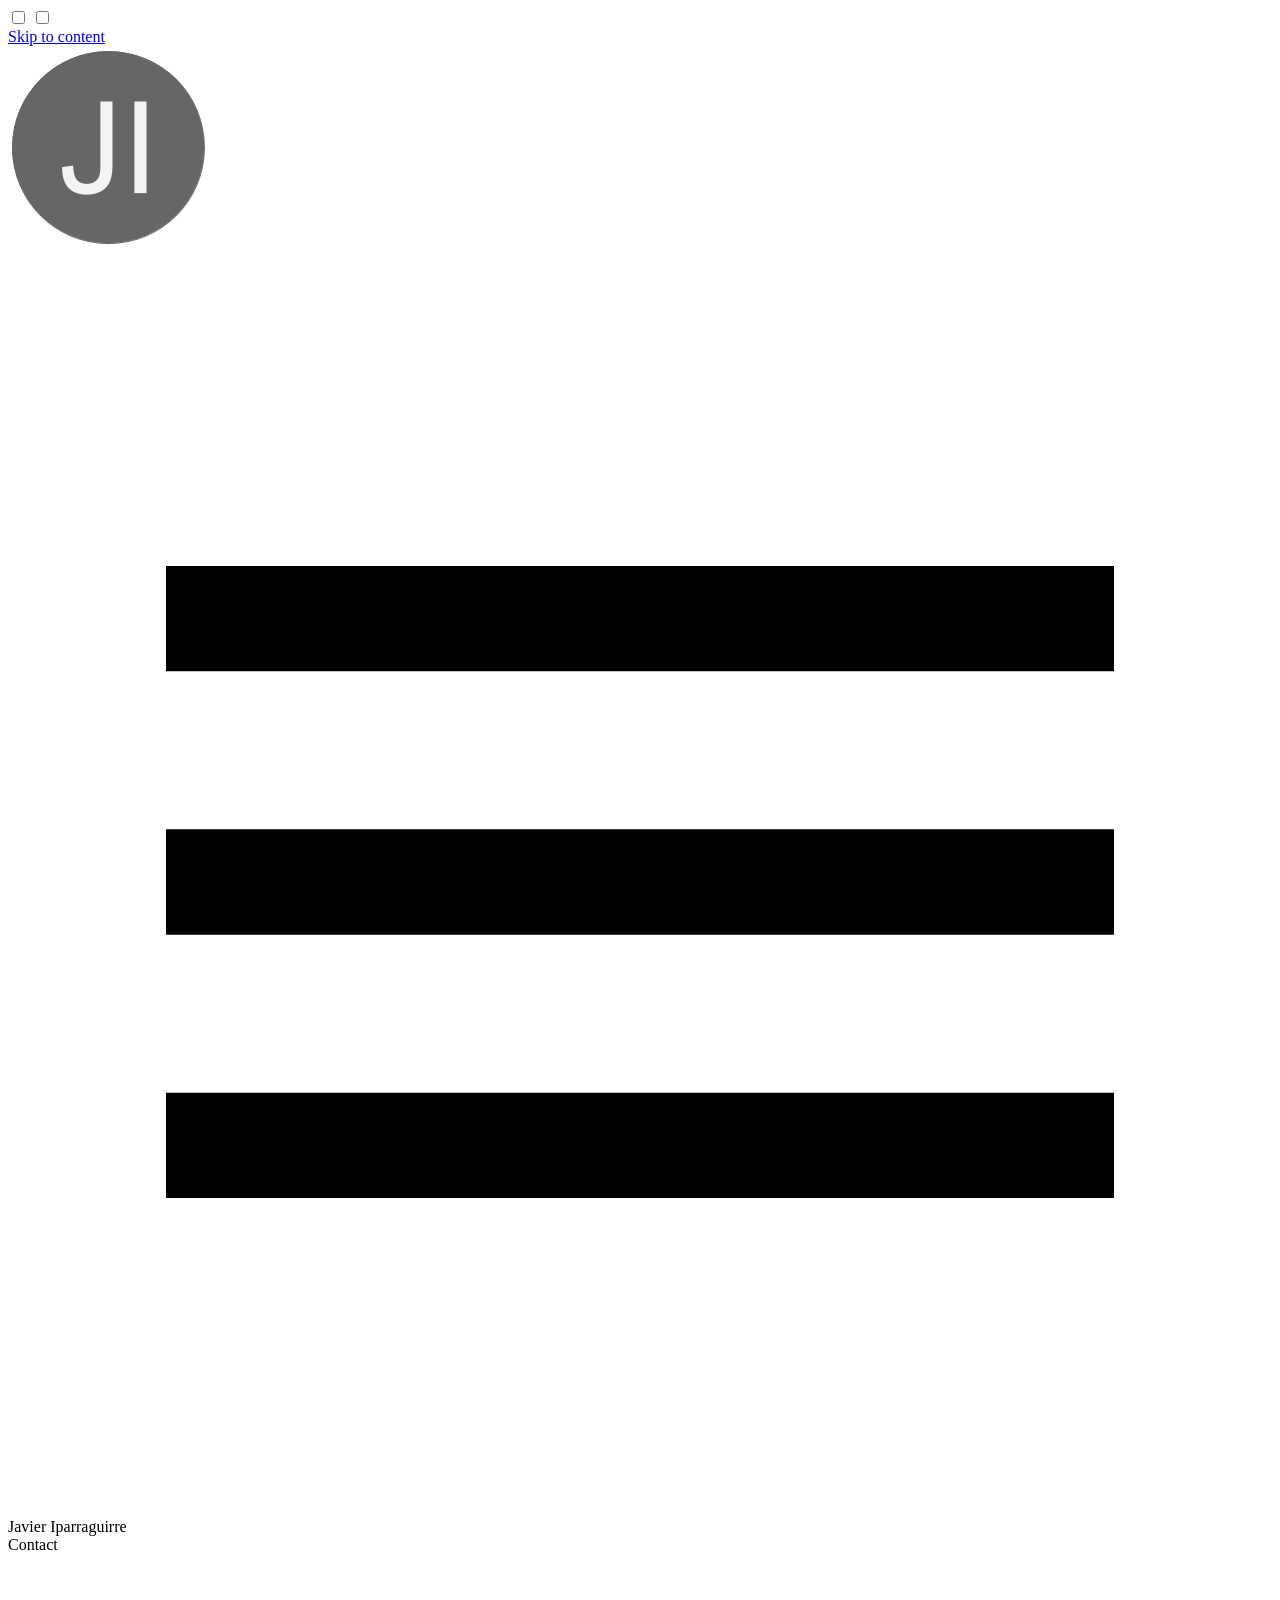
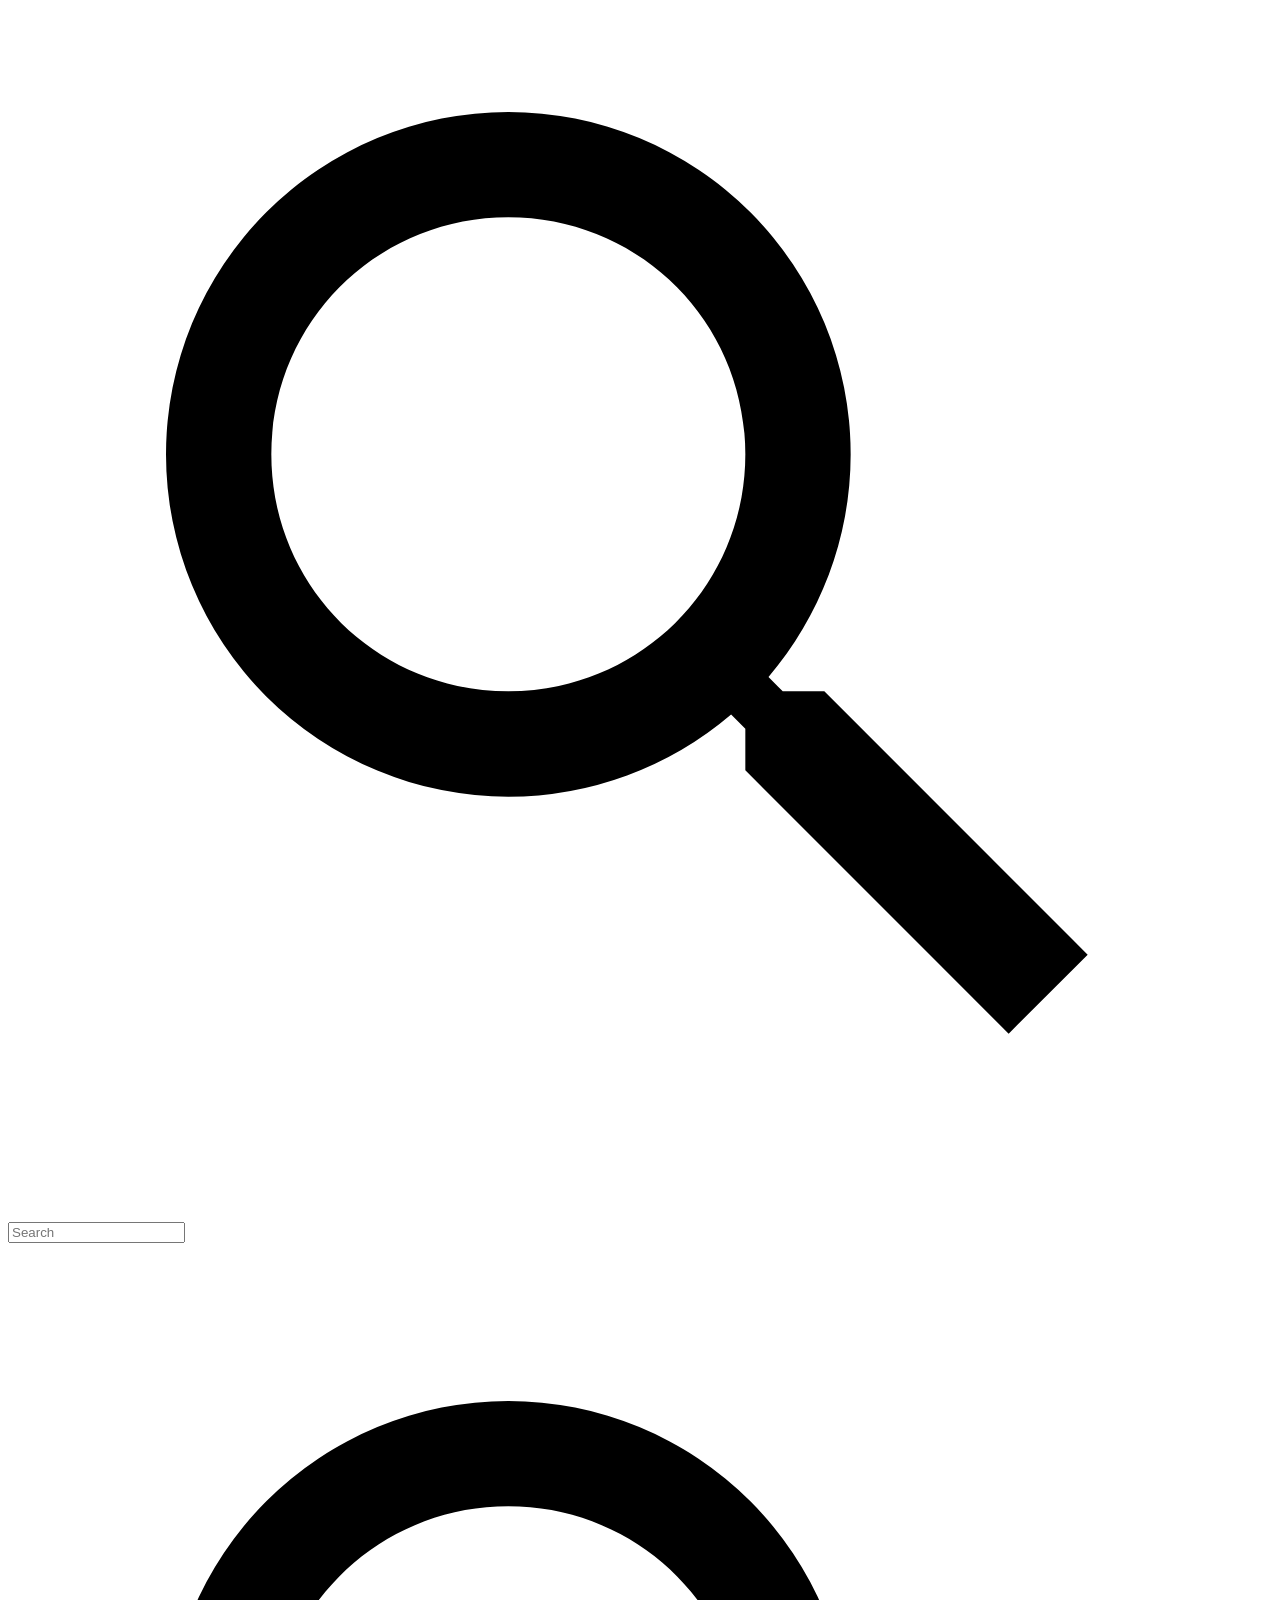
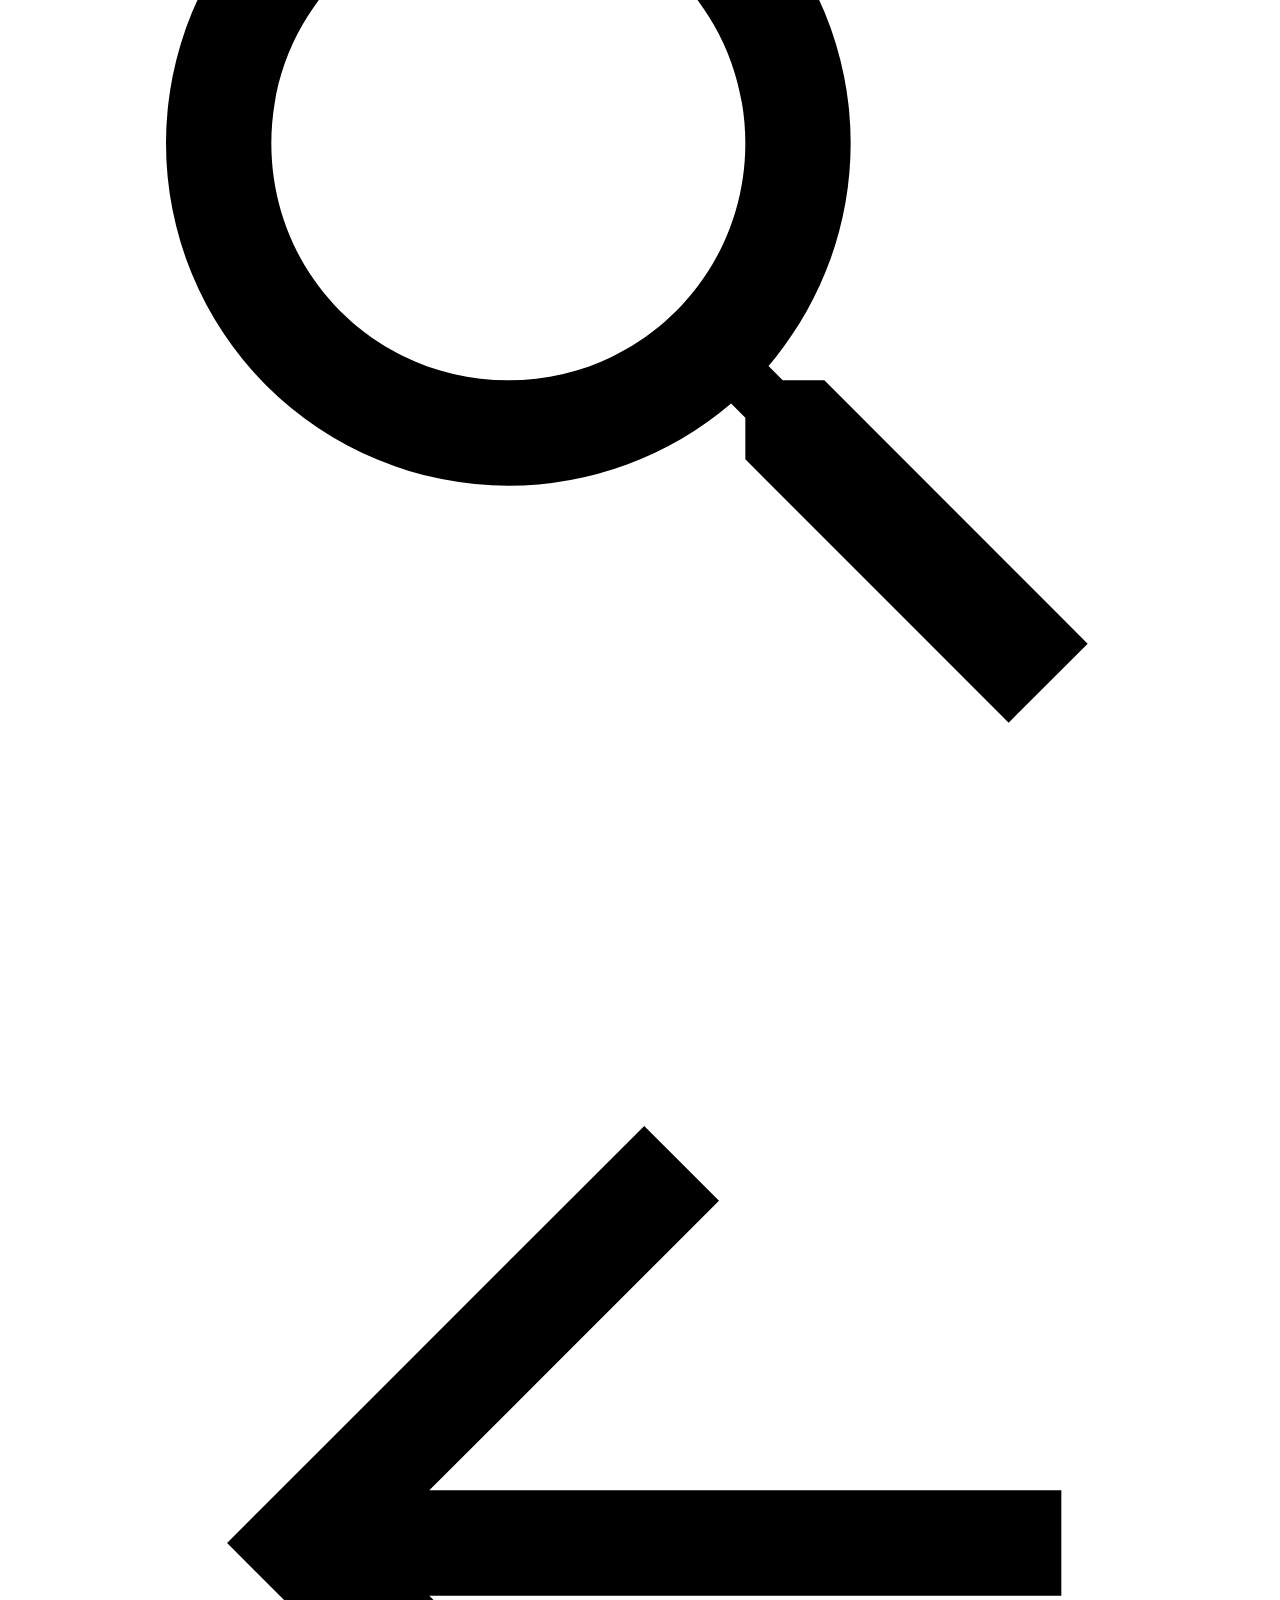
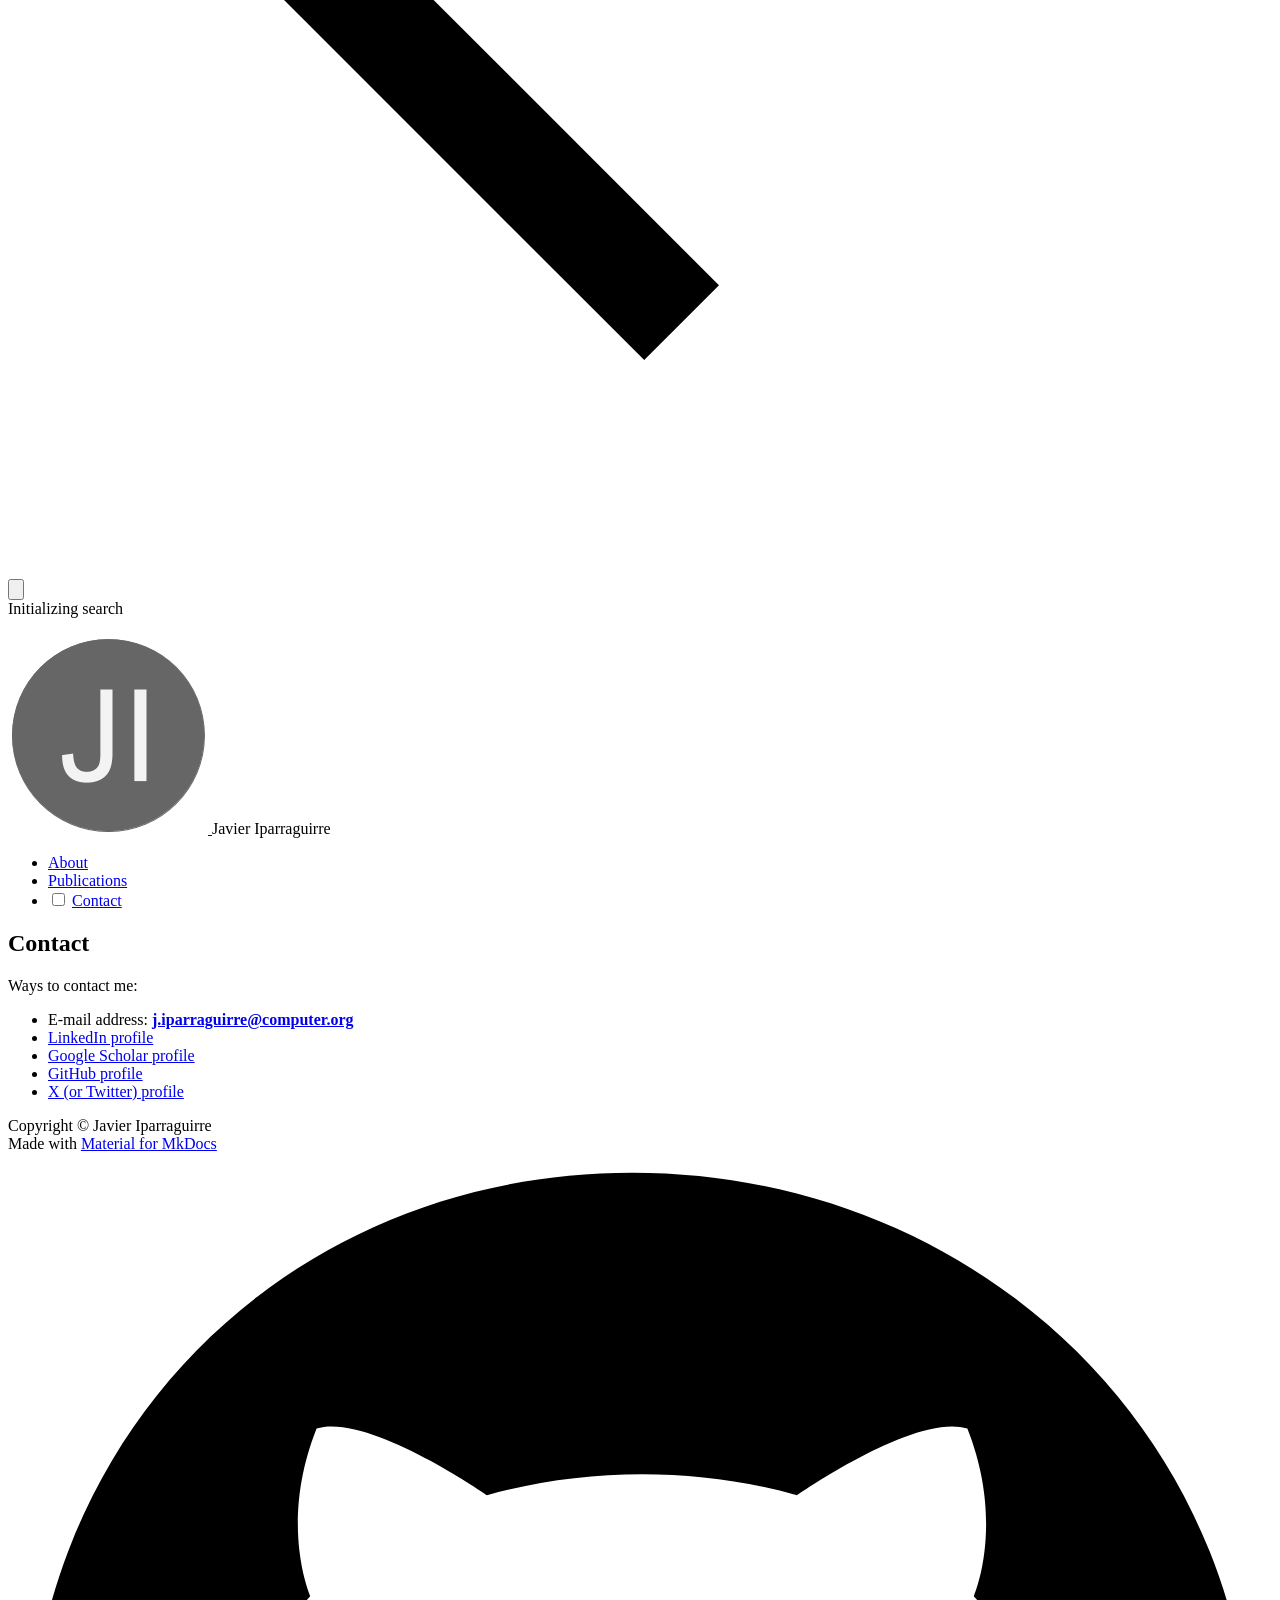
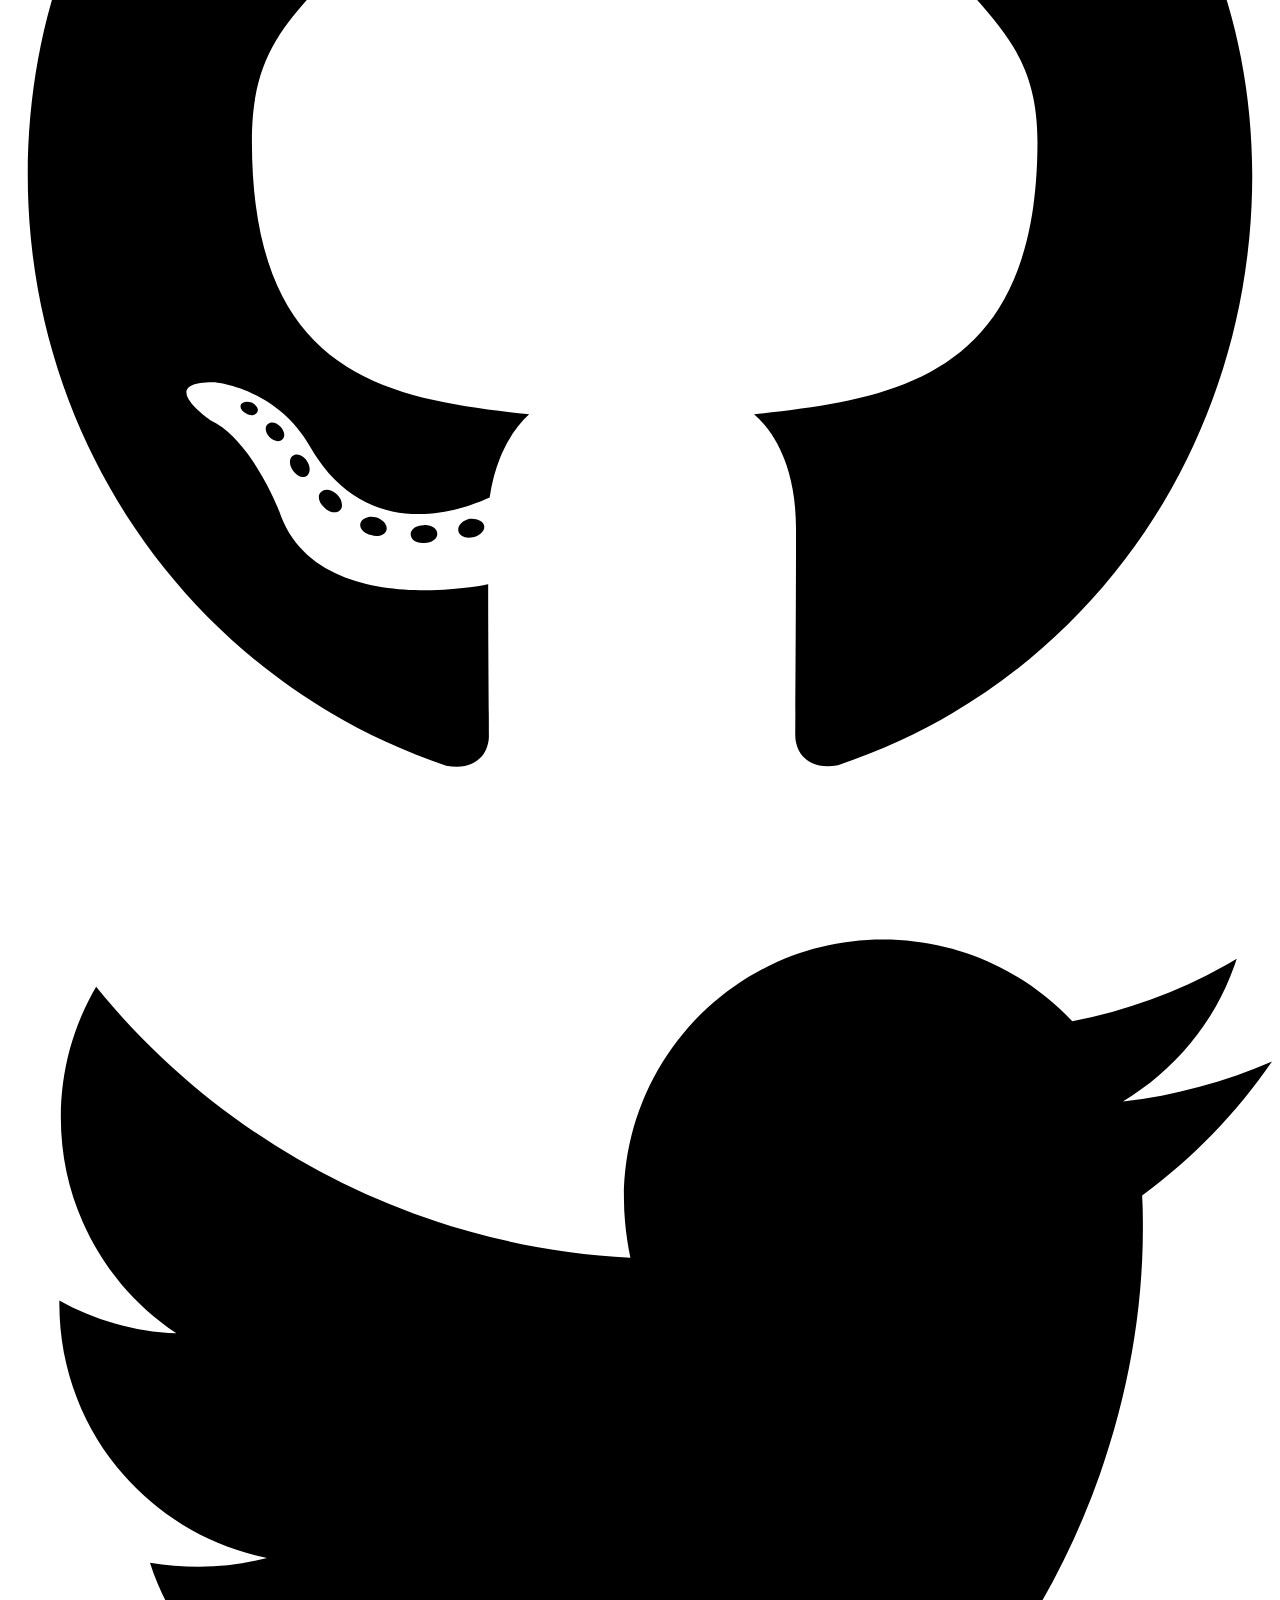
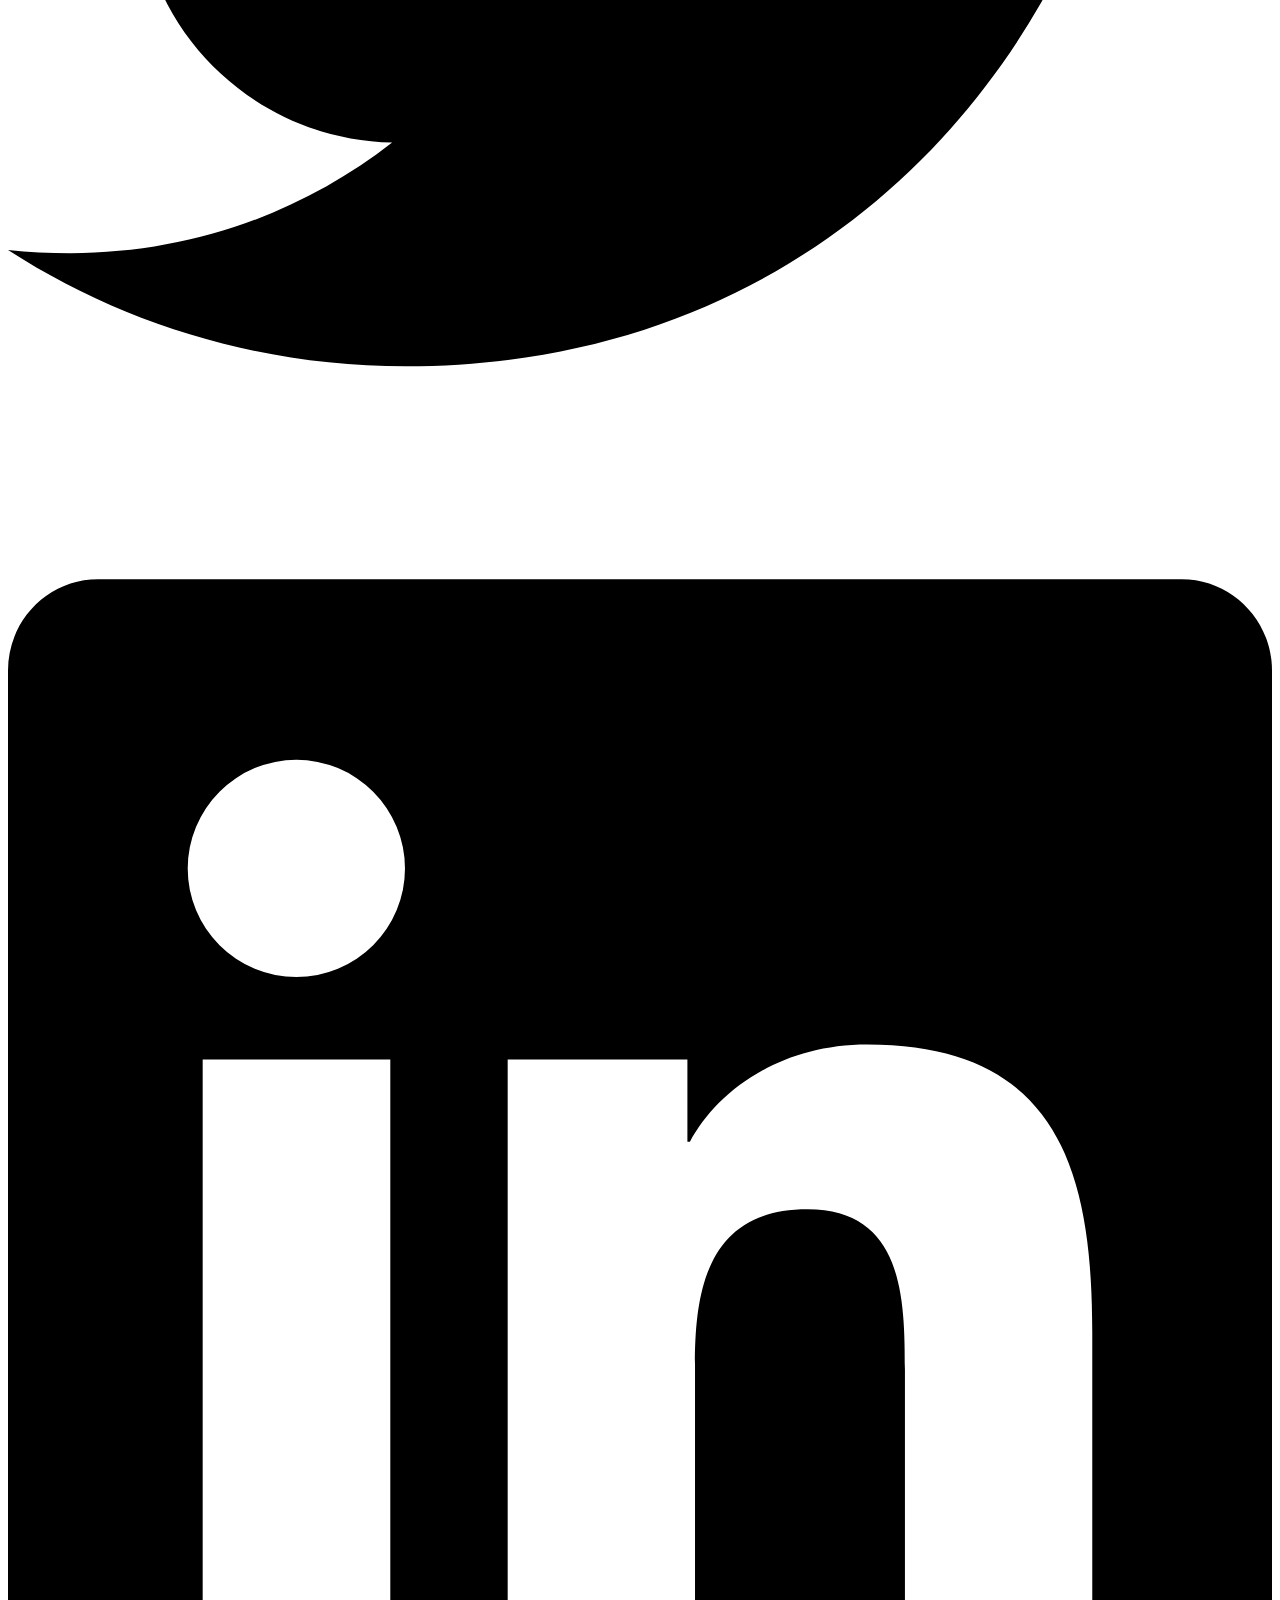
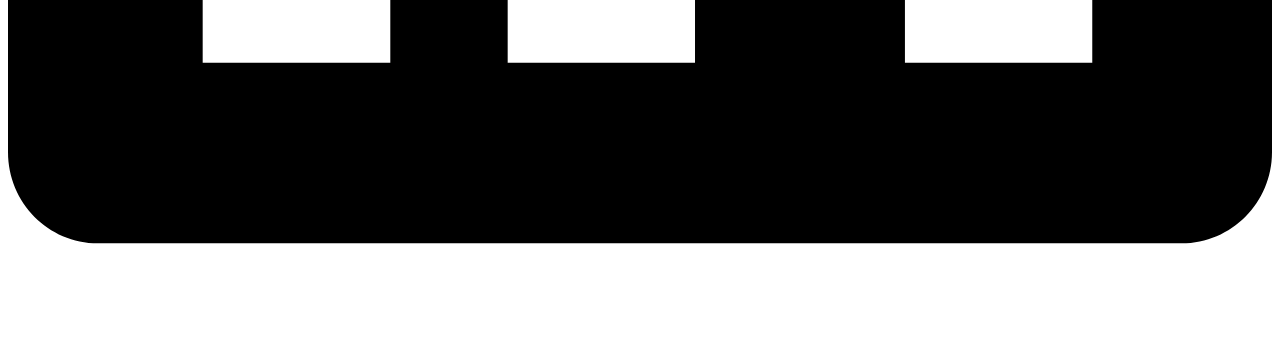
==== commit 4124d573: "Deployed 0a9f494 with MkDocs version: 1.6.1" ====
--- a/contact/index.html
+++ b/contact/index.html
@@ -17,8 +17,11 @@
       
       
       
+        
+      
+      
       <link rel="icon" href="../images/favicon.ico">
-      <meta name="generator" content="mkdocs-1.6.1, mkdocs-material-9.5.44">
+      <meta name="generator" content="mkdocs-1.6.1, mkdocs-material-9.7.0">
     
     
       
@@ -26,10 +29,10 @@
       
     
     
-      <link rel="stylesheet" href="../assets/stylesheets/main.0253249f.min.css">
-      
-        
-        <link rel="stylesheet" href="../assets/stylesheets/palette.06af60db.min.css">
+      <link rel="stylesheet" href="../assets/stylesheets/main.618322db.min.css">
+      
+        
+        <link rel="stylesheet" href="../assets/stylesheets/palette.ab4e12ef.min.css">
       
       
 
@@ -62,7 +65,6 @@
     <script>"undefined"!=typeof __md_analytics&&__md_analytics()</script>
   
 
-    
     
     
   </head>
@@ -129,11 +131,13 @@
     
     
     
-      <label class="md-header__button md-icon" for="__search">
-        
-        <svg xmlns="http://www.w3.org/2000/svg" viewBox="0 0 24 24"><path d="M9.5 3A6.5 6.5 0 0 1 16 9.5c0 1.61-.59 3.09-1.56 4.23l.27.27h.79l5 5-1.5 1.5-5-5v-.79l-.27-.27A6.52 6.52 0 0 1 9.5 16 6.5 6.5 0 0 1 3 9.5 6.5 6.5 0 0 1 9.5 3m0 2C7 5 5 7 5 9.5S7 14 9.5 14 14 12 14 9.5 12 5 9.5 5"/></svg>
-      </label>
-      <div class="md-search" data-md-component="search" role="dialog">
+      
+      
+        <label class="md-header__button md-icon" for="__search">
+          
+          <svg xmlns="http://www.w3.org/2000/svg" viewBox="0 0 24 24"><path d="M9.5 3A6.5 6.5 0 0 1 16 9.5c0 1.61-.59 3.09-1.56 4.23l.27.27h.79l5 5-1.5 1.5-5-5v-.79l-.27-.27A6.52 6.52 0 0 1 9.5 16 6.5 6.5 0 0 1 3 9.5 6.5 6.5 0 0 1 9.5 3m0 2C7 5 5 7 5 9.5S7 14 9.5 14 14 12 14 9.5 12 5 9.5 5"/></svg>
+        </label>
+        <div class="md-search" data-md-component="search" role="dialog">
   <label class="md-search__overlay" for="__search"></label>
   <div class="md-search__inner" role="search">
     <form class="md-search__form" name="search">
@@ -165,6 +169,7 @@
     </div>
   </div>
 </div>
+      
     
     
   </nav>
@@ -212,9 +217,16 @@
       <a href=".." class="md-nav__link">
         
   
+  
   <span class="md-ellipsis">
+    
+  
     About
+  
+
+    
   </span>
+  
   
 
       </a>
@@ -232,9 +244,16 @@
       <a href="../publications/" class="md-nav__link">
         
   
+  
   <span class="md-ellipsis">
+    
+  
     Publications
+  
+
+    
   </span>
+  
   
 
       </a>
@@ -261,9 +280,16 @@
       <a href="./" class="md-nav__link md-nav__link--active">
         
   
+  
   <span class="md-ellipsis">
+    
+  
     Contact
+  
+
+    
   </span>
+  
   
 
       </a>
@@ -300,9 +326,11 @@
           
           
             <div class="md-content" data-md-component="content">
+              
               <article class="md-content__inner md-typeset">
                 
                   
+
 
 
 <h1 id="contact">Contact</h1>
@@ -356,14 +384,15 @@
   
 </div>
       
-        <div class="md-social">
+        
+<div class="md-social">
   
     
     
     
     
     <a href="https://github.com/javierip" target="_blank" rel="noopener" title="Javier at GitHub" class="md-social__link">
-      <svg xmlns="http://www.w3.org/2000/svg" viewBox="0 0 496 512"><!--! Font Awesome Free 6.6.0 by @fontawesome - https://fontawesome.com License - https://fontawesome.com/license/free (Icons: CC BY 4.0, Fonts: SIL OFL 1.1, Code: MIT License) Copyright 2024 Fonticons, Inc.--><path d="M165.9 397.4c0 2-2.3 3.6-5.2 3.6-3.3.3-5.6-1.3-5.6-3.6 0-2 2.3-3.6 5.2-3.6 3-.3 5.6 1.3 5.6 3.6m-31.1-4.5c-.7 2 1.3 4.3 4.3 4.9 2.6 1 5.6 0 6.2-2s-1.3-4.3-4.3-5.2c-2.6-.7-5.5.3-6.2 2.3m44.2-1.7c-2.9.7-4.9 2.6-4.6 4.9.3 2 2.9 3.3 5.9 2.6 2.9-.7 4.9-2.6 4.6-4.6-.3-1.9-3-3.2-5.9-2.9M244.8 8C106.1 8 0 113.3 0 252c0 110.9 69.8 205.8 169.5 239.2 12.8 2.3 17.3-5.6 17.3-12.1 0-6.2-.3-40.4-.3-61.4 0 0-70 15-84.7-29.8 0 0-11.4-29.1-27.8-36.6 0 0-22.9-15.7 1.6-15.4 0 0 24.9 2 38.6 25.8 21.9 38.6 58.6 27.5 72.9 20.9 2.3-16 8.8-27.1 16-33.7-55.9-6.2-112.3-14.3-112.3-110.5 0-27.5 7.6-41.3 23.6-58.9-2.6-6.5-11.1-33.3 2.6-67.9 20.9-6.5 69 27 69 27 20-5.6 41.5-8.5 62.8-8.5s42.8 2.9 62.8 8.5c0 0 48.1-33.6 69-27 13.7 34.7 5.2 61.4 2.6 67.9 16 17.7 25.8 31.5 25.8 58.9 0 96.5-58.9 104.2-114.8 110.5 9.2 7.9 17 22.9 17 46.4 0 33.7-.3 75.4-.3 83.6 0 6.5 4.6 14.4 17.3 12.1C428.2 457.8 496 362.9 496 252 496 113.3 383.5 8 244.8 8M97.2 352.9c-1.3 1-1 3.3.7 5.2 1.6 1.6 3.9 2.3 5.2 1 1.3-1 1-3.3-.7-5.2-1.6-1.6-3.9-2.3-5.2-1m-10.8-8.1c-.7 1.3.3 2.9 2.3 3.9 1.6 1 3.6.7 4.3-.7.7-1.3-.3-2.9-2.3-3.9-2-.6-3.6-.3-4.3.7m32.4 35.6c-1.6 1.3-1 4.3 1.3 6.2 2.3 2.3 5.2 2.6 6.5 1 1.3-1.3.7-4.3-1.3-6.2-2.2-2.3-5.2-2.6-6.5-1m-11.4-14.7c-1.6 1-1.6 3.6 0 5.9s4.3 3.3 5.6 2.3c1.6-1.3 1.6-3.9 0-6.2-1.4-2.3-4-3.3-5.6-2"/></svg>
+      <svg xmlns="http://www.w3.org/2000/svg" viewBox="0 0 512 512"><!--! Font Awesome Free 7.1.0 by @fontawesome - https://fontawesome.com License - https://fontawesome.com/license/free (Icons: CC BY 4.0, Fonts: SIL OFL 1.1, Code: MIT License) Copyright 2025 Fonticons, Inc.--><path d="M173.9 397.4c0 2-2.3 3.6-5.2 3.6-3.3.3-5.6-1.3-5.6-3.6 0-2 2.3-3.6 5.2-3.6 3-.3 5.6 1.3 5.6 3.6m-31.1-4.5c-.7 2 1.3 4.3 4.3 4.9 2.6 1 5.6 0 6.2-2s-1.3-4.3-4.3-5.2c-2.6-.7-5.5.3-6.2 2.3m44.2-1.7c-2.9.7-4.9 2.6-4.6 4.9.3 2 2.9 3.3 5.9 2.6 2.9-.7 4.9-2.6 4.6-4.6-.3-1.9-3-3.2-5.9-2.9M252.8 8C114.1 8 8 113.3 8 252c0 110.9 69.8 205.8 169.5 239.2 12.8 2.3 17.3-5.6 17.3-12.1 0-6.2-.3-40.4-.3-61.4 0 0-70 15-84.7-29.8 0 0-11.4-29.1-27.8-36.6 0 0-22.9-15.7 1.6-15.4 0 0 24.9 2 38.6 25.8 21.9 38.6 58.6 27.5 72.9 20.9 2.3-16 8.8-27.1 16-33.7-55.9-6.2-112.3-14.3-112.3-110.5 0-27.5 7.6-41.3 23.6-58.9-2.6-6.5-11.1-33.3 2.6-67.9 20.9-6.5 69 27 69 27 20-5.6 41.5-8.5 62.8-8.5s42.8 2.9 62.8 8.5c0 0 48.1-33.6 69-27 13.7 34.7 5.2 61.4 2.6 67.9 16 17.7 25.8 31.5 25.8 58.9 0 96.5-58.9 104.2-114.8 110.5 9.2 7.9 17 22.9 17 46.4 0 33.7-.3 75.4-.3 83.6 0 6.5 4.6 14.4 17.3 12.1C436.2 457.8 504 362.9 504 252 504 113.3 391.5 8 252.8 8M105.2 352.9c-1.3 1-1 3.3.7 5.2 1.6 1.6 3.9 2.3 5.2 1 1.3-1 1-3.3-.7-5.2-1.6-1.6-3.9-2.3-5.2-1m-10.8-8.1c-.7 1.3.3 2.9 2.3 3.9 1.6 1 3.6.7 4.3-.7.7-1.3-.3-2.9-2.3-3.9-2-.6-3.6-.3-4.3.7m32.4 35.6c-1.6 1.3-1 4.3 1.3 6.2 2.3 2.3 5.2 2.6 6.5 1 1.3-1.3.7-4.3-1.3-6.2-2.2-2.3-5.2-2.6-6.5-1m-11.4-14.7c-1.6 1-1.6 3.6 0 5.9s4.3 3.3 5.6 2.3c1.6-1.3 1.6-3.9 0-6.2-1.4-2.3-4-3.3-5.6-2"/></svg>
     </a>
   
     
@@ -371,7 +400,7 @@
     
     
     <a href="https://twitter.com/javieripa" target="_blank" rel="noopener" title="Javier at Twitter" class="md-social__link">
-      <svg xmlns="http://www.w3.org/2000/svg" viewBox="0 0 512 512"><!--! Font Awesome Free 6.6.0 by @fontawesome - https://fontawesome.com License - https://fontawesome.com/license/free (Icons: CC BY 4.0, Fonts: SIL OFL 1.1, Code: MIT License) Copyright 2024 Fonticons, Inc.--><path d="M459.37 151.716c.325 4.548.325 9.097.325 13.645 0 138.72-105.583 298.558-298.558 298.558-59.452 0-114.68-17.219-161.137-47.106 8.447.974 16.568 1.299 25.34 1.299 49.055 0 94.213-16.568 130.274-44.832-46.132-.975-84.792-31.188-98.112-72.772 6.498.974 12.995 1.624 19.818 1.624 9.421 0 18.843-1.3 27.614-3.573-48.081-9.747-84.143-51.98-84.143-102.985v-1.299c13.969 7.797 30.214 12.67 47.431 13.319-28.264-18.843-46.781-51.005-46.781-87.391 0-19.492 5.197-37.36 14.294-52.954 51.655 63.675 129.3 105.258 216.365 109.807-1.624-7.797-2.599-15.918-2.599-24.04 0-57.828 46.782-104.934 104.934-104.934 30.213 0 57.502 12.67 76.67 33.137 23.715-4.548 46.456-13.32 66.599-25.34-7.798 24.366-24.366 44.833-46.132 57.827 21.117-2.273 41.584-8.122 60.426-16.243-14.292 20.791-32.161 39.308-52.628 54.253"/></svg>
+      <svg xmlns="http://www.w3.org/2000/svg" viewBox="0 0 512 512"><!--! Font Awesome Free 7.1.0 by @fontawesome - https://fontawesome.com License - https://fontawesome.com/license/free (Icons: CC BY 4.0, Fonts: SIL OFL 1.1, Code: MIT License) Copyright 2025 Fonticons, Inc.--><path d="M459.4 151.7c.3 4.5.3 9.1.3 13.6 0 138.7-105.6 298.6-298.6 298.6-59.5 0-114.7-17.2-161.1-47.1 8.4 1 16.6 1.3 25.3 1.3 49.1 0 94.2-16.6 130.3-44.8-46.1-1-84.8-31.2-98.1-72.8 6.5 1 13 1.6 19.8 1.6 9.4 0 18.8-1.3 27.6-3.6-48.1-9.7-84.1-52-84.1-103v-1.3c14 7.8 30.2 12.7 47.4 13.3-28.3-18.8-46.8-51-46.8-87.4 0-19.5 5.2-37.4 14.3-53C87.4 130.8 165 172.4 252.1 176.9c-1.6-7.8-2.6-15.9-2.6-24C249.5 95.1 296.3 48 354.4 48c30.2 0 57.5 12.7 76.7 33.1 23.7-4.5 46.5-13.3 66.6-25.3-7.8 24.4-24.4 44.8-46.1 57.8 21.1-2.3 41.6-8.1 60.4-16.2-14.3 20.8-32.2 39.3-52.6 54.3"/></svg>
     </a>
   
     
@@ -379,7 +408,7 @@
     
     
     <a href="https://www.linkedin.com/in/jiparraguirre/" target="_blank" rel="noopener" title="Javier at LinkedIn" class="md-social__link">
-      <svg xmlns="http://www.w3.org/2000/svg" viewBox="0 0 448 512"><!--! Font Awesome Free 6.6.0 by @fontawesome - https://fontawesome.com License - https://fontawesome.com/license/free (Icons: CC BY 4.0, Fonts: SIL OFL 1.1, Code: MIT License) Copyright 2024 Fonticons, Inc.--><path d="M416 32H31.9C14.3 32 0 46.5 0 64.3v383.4C0 465.5 14.3 480 31.9 480H416c17.6 0 32-14.5 32-32.3V64.3c0-17.8-14.4-32.3-32-32.3M135.4 416H69V202.2h66.5V416zm-33.2-243c-21.3 0-38.5-17.3-38.5-38.5S80.9 96 102.2 96c21.2 0 38.5 17.3 38.5 38.5 0 21.3-17.2 38.5-38.5 38.5m282.1 243h-66.4V312c0-24.8-.5-56.7-34.5-56.7-34.6 0-39.9 27-39.9 54.9V416h-66.4V202.2h63.7v29.2h.9c8.9-16.8 30.6-34.5 62.9-34.5 67.2 0 79.7 44.3 79.7 101.9z"/></svg>
+      <svg xmlns="http://www.w3.org/2000/svg" viewBox="0 0 448 512"><!--! Font Awesome Free 7.1.0 by @fontawesome - https://fontawesome.com License - https://fontawesome.com/license/free (Icons: CC BY 4.0, Fonts: SIL OFL 1.1, Code: MIT License) Copyright 2025 Fonticons, Inc.--><path d="M416 32H31.9C14.3 32 0 46.5 0 64.3v383.4C0 465.5 14.3 480 31.9 480H416c17.6 0 32-14.5 32-32.3V64.3c0-17.8-14.4-32.3-32-32.3M135.4 416H69V202.2h66.5V416zM102.2 96a38.5 38.5 0 1 1 0 77 38.5 38.5 0 1 1 0-77m282.1 320h-66.4V312c0-24.8-.5-56.7-34.5-56.7-34.6 0-39.9 27-39.9 54.9V416h-66.4V202.2h63.7v29.2h.9c8.9-16.8 30.6-34.5 62.9-34.5 67.2 0 79.7 44.3 79.7 101.9z"/></svg>
     </a>
   
 </div>
@@ -394,10 +423,13 @@
     </div>
     
     
-    <script id="__config" type="application/json">{"base": "..", "features": [], "search": "../assets/javascripts/workers/search.6ce7567c.min.js", "translations": {"clipboard.copied": "Copied to clipboard", "clipboard.copy": "Copy to clipboard", "search.result.more.one": "1 more on this page", "search.result.more.other": "# more on this page", "search.result.none": "No matching documents", "search.result.one": "1 matching document", "search.result.other": "# matching documents", "search.result.placeholder": "Type to start searching", "search.result.term.missing": "Missing", "select.version": "Select version"}}</script>
-    
-    
-      <script src="../assets/javascripts/bundle.83f73b43.min.js"></script>
+    
+      
+      
+      <script id="__config" type="application/json">{"annotate": null, "base": "..", "features": [], "search": "../assets/javascripts/workers/search.7a47a382.min.js", "tags": null, "translations": {"clipboard.copied": "Copied to clipboard", "clipboard.copy": "Copy to clipboard", "search.result.more.one": "1 more on this page", "search.result.more.other": "# more on this page", "search.result.none": "No matching documents", "search.result.one": "1 matching document", "search.result.other": "# matching documents", "search.result.placeholder": "Type to start searching", "search.result.term.missing": "Missing", "select.version": "Select version"}, "version": null}</script>
+    
+    
+      <script src="../assets/javascripts/bundle.e71a0d61.min.js"></script>
       
     
   </body>
--- a/assets/stylesheets/main.618322db.min.css
+++ b/assets/stylesheets/main.618322db.min.css
@@ -0,0 +1 @@
+@charset "UTF-8";html{-webkit-text-size-adjust:none;-moz-text-size-adjust:none;text-size-adjust:none;box-sizing:border-box}*,:after,:before{box-sizing:inherit}@media (prefers-reduced-motion){*,:after,:before{transition:none!important}}body{margin:0}a,button,input,label{-webkit-tap-highlight-color:transparent}a{color:inherit;text-decoration:none}hr{border:0;box-sizing:initial;display:block;height:.05rem;overflow:visible;padding:0}small{font-size:80%}sub,sup{line-height:1em}img{border-style:none}table{border-collapse:initial;border-spacing:0}td,th{font-weight:400;vertical-align:top}button{background:#0000;border:0;font-family:inherit;font-size:inherit;margin:0;padding:0}input{border:0;outline:none}:root{--md-primary-fg-color:#4051b5;--md-primary-fg-color--light:#5d6cc0;--md-primary-fg-color--dark:#303fa1;--md-primary-bg-color:#fff;--md-primary-bg-color--light:#ffffffb3;--md-accent-fg-color:#526cfe;--md-accent-fg-color--transparent:#526cfe1a;--md-accent-bg-color:#fff;--md-accent-bg-color--light:#ffffffb3}[data-md-color-scheme=default]{color-scheme:light}[data-md-color-scheme=default] img[src$="#gh-dark-mode-only"],[data-md-color-scheme=default] img[src$="#only-dark"]{display:none}:root,[data-md-color-scheme=default]{--md-hue:225deg;--md-default-fg-color:#000000de;--md-default-fg-color--light:#0000008a;--md-default-fg-color--lighter:#00000052;--md-default-fg-color--lightest:#00000012;--md-default-bg-color:#fff;--md-default-bg-color--light:#ffffffb3;--md-default-bg-color--lighter:#ffffff4d;--md-default-bg-color--lightest:#ffffff1f;--md-code-fg-color:#36464e;--md-code-bg-color:#f5f5f5;--md-code-bg-color--light:#f5f5f5b3;--md-code-bg-color--lighter:#f5f5f54d;--md-code-hl-color:#4287ff;--md-code-hl-color--light:#4287ff1a;--md-code-hl-number-color:#d52a2a;--md-code-hl-special-color:#db1457;--md-code-hl-function-color:#a846b9;--md-code-hl-constant-color:#6e59d9;--md-code-hl-keyword-color:#3f6ec6;--md-code-hl-string-color:#1c7d4d;--md-code-hl-name-color:var(--md-code-fg-color);--md-code-hl-operator-color:var(--md-default-fg-color--light);--md-code-hl-punctuation-color:var(--md-default-fg-color--light);--md-code-hl-comment-color:var(--md-default-fg-color--light);--md-code-hl-generic-color:var(--md-default-fg-color--light);--md-code-hl-variable-color:var(--md-default-fg-color--light);--md-typeset-color:var(--md-default-fg-color);--md-typeset-a-color:var(--md-primary-fg-color);--md-typeset-del-color:#f5503d26;--md-typeset-ins-color:#0bd57026;--md-typeset-kbd-color:#fafafa;--md-typeset-kbd-accent-color:#fff;--md-typeset-kbd-border-color:#b8b8b8;--md-typeset-mark-color:#ffff0080;--md-typeset-table-color:#0000001f;--md-typeset-table-color--light:rgba(0,0,0,.035);--md-admonition-fg-color:var(--md-default-fg-color);--md-admonition-bg-color:var(--md-default-bg-color);--md-warning-fg-color:#000000de;--md-warning-bg-color:#ff9;--md-footer-fg-color:#fff;--md-footer-fg-color--light:#ffffffb3;--md-footer-fg-color--lighter:#ffffff73;--md-footer-bg-color:#000000de;--md-footer-bg-color--dark:#00000052;--md-shadow-z1:0 0.2rem 0.5rem #0000000d,0 0 0.05rem #0000001a;--md-shadow-z2:0 0.2rem 0.5rem #0000001a,0 0 0.05rem #00000040;--md-shadow-z3:0 0.2rem 0.5rem #0003,0 0 0.05rem #00000059}.md-icon svg{fill:currentcolor;display:block;height:1.2rem;width:1.2rem}body{-webkit-font-smoothing:antialiased;-moz-osx-font-smoothing:grayscale;--md-text-font-family:var(--md-text-font,_),-apple-system,BlinkMacSystemFont,Helvetica,Arial,sans-serif;--md-code-font-family:var(--md-code-font,_),SFMono-Regular,Consolas,Menlo,monospace}aside,body,input{font-feature-settings:"kern","liga";color:var(--md-typeset-color);font-family:var(--md-text-font-family)}code,kbd,pre{font-feature-settings:"kern";font-family:var(--md-code-font-family)}:root{--md-typeset-table-sort-icon:url('data:image/svg+xml;charset=utf-8,<svg xmlns="http://www.w3.org/2000/svg" viewBox="0 0 24 24"><path d="m18 21-4-4h3V7h-3l4-4 4 4h-3v10h3M2 19v-2h10v2M2 13v-2h7v2M2 7V5h4v2z"/></svg>');--md-typeset-table-sort-icon--asc:url('data:image/svg+xml;charset=utf-8,<svg xmlns="http://www.w3.org/2000/svg" viewBox="0 0 24 24"><path d="M19 17h3l-4 4-4-4h3V3h2M2 17h10v2H2M6 5v2H2V5m0 6h7v2H2z"/></svg>');--md-typeset-table-sort-icon--desc:url('data:image/svg+xml;charset=utf-8,<svg xmlns="http://www.w3.org/2000/svg" viewBox="0 0 24 24"><path d="M19 7h3l-4-4-4 4h3v14h2M2 17h10v2H2M6 5v2H2V5m0 6h7v2H2z"/></svg>')}.md-typeset{-webkit-print-color-adjust:exact;color-adjust:exact;font-size:.8rem;line-height:1.6;overflow-wrap:break-word}@media print{.md-typeset{font-size:.68rem}}.md-typeset blockquote,.md-typeset dl,.md-typeset figure,.md-typeset ol,.md-typeset pre,.md-typeset ul{margin-bottom:1em;margin-top:1em}.md-typeset h1{color:var(--md-default-fg-color--light);font-size:2em;line-height:1.3;margin:0 0 1.25em}.md-typeset h1,.md-typeset h2{font-weight:300;letter-spacing:-.01em}.md-typeset h2{font-size:1.5625em;line-height:1.4;margin:1.6em 0 .64em}.md-typeset h3{font-size:1.25em;font-weight:400;letter-spacing:-.01em;line-height:1.5;margin:1.6em 0 .8em}.md-typeset h2+h3{margin-top:.8em}.md-typeset h4{font-weight:700;letter-spacing:-.01em;margin:1em 0}.md-typeset h5,.md-typeset h6{color:var(--md-default-fg-color--light);font-size:.8em;font-weight:700;letter-spacing:-.01em;margin:1.25em 0}.md-typeset h5{text-transform:uppercase}.md-typeset h5 code{text-transform:none}.md-typeset hr{border-bottom:.05rem solid var(--md-default-fg-color--lightest);display:flow-root;margin:1.5em 0}.md-typeset a{color:var(--md-typeset-a-color);word-break:break-word}.md-typeset a,.md-typeset a:before{transition:color 125ms}.md-typeset a:focus,.md-typeset a:hover{color:var(--md-accent-fg-color)}.md-typeset a:focus code,.md-typeset a:hover code{background-color:var(--md-accent-fg-color--transparent);color:var(--md-accent-fg-color)}.md-typeset a code{color:var(--md-typeset-a-color)}.md-typeset a.focus-visible{outline-color:var(--md-accent-fg-color);outline-offset:.2rem}.md-typeset code,.md-typeset kbd,.md-typeset pre{color:var(--md-code-fg-color);direction:ltr;font-variant-ligatures:none;transition:background-color 125ms}@media print{.md-typeset code,.md-typeset kbd,.md-typeset pre{white-space:pre-wrap}}.md-typeset code{background-color:var(--md-code-bg-color);border-radius:.1rem;-webkit-box-decoration-break:clone;box-decoration-break:clone;font-size:.85em;padding:0 .2941176471em;transition:color 125ms,background-color 125ms;word-break:break-word}.md-typeset code:not(.focus-visible){-webkit-tap-highlight-color:transparent;outline:none}.md-typeset pre{display:flow-root;line-height:1.4;position:relative}.md-typeset pre>code{-webkit-box-decoration-break:slice;box-decoration-break:slice;box-shadow:none;display:block;margin:0;outline-color:var(--md-accent-fg-color);overflow:auto;padding:.7720588235em 1.1764705882em;scrollbar-color:var(--md-default-fg-color--lighter) #0000;scrollbar-width:thin;touch-action:auto;word-break:normal}.md-typeset pre>code:hover{scrollbar-color:var(--md-accent-fg-color) #0000}.md-typeset pre>code::-webkit-scrollbar{height:.2rem;width:.2rem}.md-typeset pre>code::-webkit-scrollbar-thumb{background-color:var(--md-default-fg-color--lighter)}.md-typeset pre>code::-webkit-scrollbar-thumb:hover{background-color:var(--md-accent-fg-color)}.md-typeset kbd{background-color:var(--md-typeset-kbd-color);border-radius:.1rem;box-shadow:0 .1rem 0 .05rem var(--md-typeset-kbd-border-color),0 .1rem 0 var(--md-typeset-kbd-border-color),0 -.1rem .2rem var(--md-typeset-kbd-accent-color) inset;color:var(--md-default-fg-color);display:inline-block;font-size:.75em;padding:0 .6666666667em;vertical-align:text-top;word-break:break-word}.md-typeset mark{background-color:var(--md-typeset-mark-color);-webkit-box-decoration-break:clone;box-decoration-break:clone;color:inherit;word-break:break-word}.md-typeset abbr{cursor:help;text-decoration:none}.md-typeset [data-preview],.md-typeset abbr{border-bottom:.05rem dotted var(--md-default-fg-color--light)}.md-typeset small{opacity:.75}[dir=ltr] .md-typeset sub,[dir=ltr] .md-typeset sup{margin-left:.078125em}[dir=rtl] .md-typeset sub,[dir=rtl] .md-typeset sup{margin-right:.078125em}[dir=ltr] .md-typeset blockquote{padding-left:.6rem}[dir=rtl] .md-typeset blockquote{padding-right:.6rem}[dir=ltr] .md-typeset blockquote{border-left:.2rem solid var(--md-default-fg-color--lighter)}[dir=rtl] .md-typeset blockquote{border-right:.2rem solid var(--md-default-fg-color--lighter)}.md-typeset blockquote{color:var(--md-default-fg-color--light);margin-left:0;margin-right:0}.md-typeset ul{list-style-type:disc}.md-typeset ul[type]{list-style-type:revert-layer}[dir=ltr] .md-typeset ol,[dir=ltr] .md-typeset ul{margin-left:.625em}[dir=rtl] .md-typeset ol,[dir=rtl] .md-typeset ul{margin-right:.625em}.md-typeset ol,.md-typeset ul{padding:0}.md-typeset ol:not([hidden]),.md-typeset ul:not([hidden]){display:flow-root}.md-typeset ol ol,.md-typeset ul ol{list-style-type:lower-alpha}.md-typeset ol ol ol,.md-typeset ul ol ol{list-style-type:lower-roman}.md-typeset ol ol ol ol,.md-typeset ul ol ol ol{list-style-type:upper-alpha}.md-typeset ol ol ol ol ol,.md-typeset ul ol ol ol ol{list-style-type:upper-roman}.md-typeset ol[type],.md-typeset ul[type]{list-style-type:revert-layer}[dir=ltr] .md-typeset ol li,[dir=ltr] .md-typeset ul li{margin-left:1.25em}[dir=rtl] .md-typeset ol li,[dir=rtl] .md-typeset ul li{margin-right:1.25em}.md-typeset ol li,.md-typeset ul li{margin-bottom:.5em}.md-typeset ol li blockquote,.md-typeset ol li p,.md-typeset ul li blockquote,.md-typeset ul li p{margin:.5em 0}.md-typeset ol li:last-child,.md-typeset ul li:last-child{margin-bottom:0}[dir=ltr] .md-typeset ol li ol,[dir=ltr] .md-typeset ol li ul,[dir=ltr] .md-typeset ul li ol,[dir=ltr] .md-typeset ul li ul{margin-left:.625em}[dir=rtl] .md-typeset ol li ol,[dir=rtl] .md-typeset ol li ul,[dir=rtl] .md-typeset ul li ol,[dir=rtl] .md-typeset ul li ul{margin-right:.625em}.md-typeset ol li ol,.md-typeset ol li ul,.md-typeset ul li ol,.md-typeset ul li ul{margin-bottom:.5em;margin-top:.5em}[dir=ltr] .md-typeset dd{margin-left:1.875em}[dir=rtl] .md-typeset dd{margin-right:1.875em}.md-typeset dd{margin-bottom:1.5em;margin-top:1em}.md-typeset img,.md-typeset svg,.md-typeset video{height:auto;max-width:100%}.md-typeset img[align=left]{margin:1em 1em 1em 0}.md-typeset img[align=right]{margin:1em 0 1em 1em}.md-typeset img[align]:only-child{margin-top:0}.md-typeset figure{display:flow-root;margin:1em auto;max-width:100%;text-align:center;width:fit-content}.md-typeset figure img{display:block;margin:0 auto}.md-typeset figcaption{font-style:italic;margin:1em auto;max-width:24rem}.md-typeset iframe{max-width:100%}.md-typeset table:not([class]){background-color:var(--md-default-bg-color);border:.05rem solid var(--md-typeset-table-color);border-radius:.1rem;display:inline-block;font-size:.64rem;max-width:100%;overflow:auto;touch-action:auto}@media print{.md-typeset table:not([class]){display:table}}.md-typeset table:not([class])+*{margin-top:1.5em}.md-typeset table:not([class]) td>:first-child,.md-typeset table:not([class]) th>:first-child{margin-top:0}.md-typeset table:not([class]) td>:last-child,.md-typeset table:not([class]) th>:last-child{margin-bottom:0}.md-typeset table:not([class]) td:not([align]),.md-typeset table:not([class]) th:not([align]){text-align:left}[dir=rtl] .md-typeset table:not([class]) td:not([align]),[dir=rtl] .md-typeset table:not([class]) th:not([align]){text-align:right}.md-typeset table:not([class]) th{font-weight:700;min-width:5rem;padding:.9375em 1.25em;vertical-align:top}.md-typeset table:not([class]) td{border-top:.05rem solid var(--md-typeset-table-color);padding:.9375em 1.25em;vertical-align:top}.md-typeset table:not([class]) tbody tr{transition:background-color 125ms}.md-typeset table:not([class]) tbody tr:hover{background-color:var(--md-typeset-table-color--light);box-shadow:0 .05rem 0 var(--md-default-bg-color) inset}.md-typeset table:not([class]) a{word-break:normal}.md-typeset table th[role=columnheader]{cursor:pointer}[dir=ltr] .md-typeset table th[role=columnheader]:after{margin-left:.5em}[dir=rtl] .md-typeset table th[role=columnheader]:after{margin-right:.5em}.md-typeset table th[role=columnheader]:after{content:"";display:inline-block;height:1.2em;-webkit-mask-image:var(--md-typeset-table-sort-icon);mask-image:var(--md-typeset-table-sort-icon);-webkit-mask-repeat:no-repeat;mask-repeat:no-repeat;-webkit-mask-size:contain;mask-size:contain;transition:background-color 125ms;vertical-align:text-bottom;width:1.2em}.md-typeset table th[role=columnheader]:hover:after{background-color:var(--md-default-fg-color--lighter)}.md-typeset table th[role=columnheader][aria-sort=ascending]:after{background-color:var(--md-default-fg-color--light);-webkit-mask-image:var(--md-typeset-table-sort-icon--asc);mask-image:var(--md-typeset-table-sort-icon--asc)}.md-typeset table th[role=columnheader][aria-sort=descending]:after{background-color:var(--md-default-fg-color--light);-webkit-mask-image:var(--md-typeset-table-sort-icon--desc);mask-image:var(--md-typeset-table-sort-icon--desc)}.md-typeset__scrollwrap{margin:1em -.8rem;overflow-x:auto;touch-action:auto}.md-typeset__table{display:inline-block;margin-bottom:.5em;padding:0 .8rem}@media print{.md-typeset__table{display:block}}html .md-typeset__table table{display:table;margin:0;overflow:hidden;width:100%}@media screen and (max-width:44.984375em){.md-content__inner>pre{margin:1em -.8rem}.md-content__inner>pre code{border-radius:0}}.md-typeset .md-author{border-radius:100%;display:block;flex-shrink:0;height:1.6rem;overflow:hidden;position:relative;transition:color 125ms,transform 125ms;width:1.6rem}.md-typeset .md-author img{display:block}.md-typeset .md-author--more{background:var(--md-default-fg-color--lightest);color:var(--md-default-fg-color--lighter);font-size:.6rem;font-weight:700;line-height:1.6rem;text-align:center}.md-typeset .md-author--long{height:2.4rem;width:2.4rem}.md-typeset a.md-author{transform:scale(1)}.md-typeset a.md-author img{border-radius:100%;filter:grayscale(100%) opacity(75%);transition:filter 125ms}.md-typeset a.md-author:focus,.md-typeset a.md-author:hover{transform:scale(1.1);z-index:1}.md-typeset a.md-author:focus img,.md-typeset a.md-author:hover img{filter:grayscale(0)}.md-banner{background-color:var(--md-footer-bg-color);color:var(--md-footer-fg-color);overflow:auto}@media print{.md-banner{display:none}}.md-banner--warning{background-color:var(--md-warning-bg-color);color:var(--md-warning-fg-color)}.md-banner__inner{font-size:.7rem;margin:.6rem auto;padding:0 .8rem}[dir=ltr] .md-banner__button{float:right}[dir=rtl] .md-banner__button{float:left}.md-banner__button{color:inherit;cursor:pointer;transition:opacity .25s}.no-js .md-banner__button{display:none}.md-banner__button:hover{opacity:.7}html{font-size:125%;height:100%;overflow-x:hidden}@media screen and (min-width:100em){html{font-size:137.5%}}@media screen and (min-width:125em){html{font-size:150%}}body{background-color:var(--md-default-bg-color);display:flex;flex-direction:column;font-size:.5rem;min-height:100%;position:relative;width:100%}@media print{body{display:block}}@media screen and (max-width:59.984375em){body[data-md-scrolllock]{position:fixed}}.md-grid{margin-left:auto;margin-right:auto;max-width:61rem}.md-container{display:flex;flex-direction:column;flex-grow:1}@media print{.md-container{display:block}}.md-main{flex-grow:1}.md-main__inner{display:flex;height:100%;margin-top:1.5rem}.md-ellipsis{overflow:hidden;text-overflow:ellipsis}.md-toggle{display:none}.md-option{height:0;opacity:0;position:absolute;width:0}.md-option:checked+label:not([hidden]){display:block}.md-option.focus-visible+label{outline-color:var(--md-accent-fg-color);outline-style:auto}.md-skip{background-color:var(--md-default-fg-color);border-radius:.1rem;color:var(--md-default-bg-color);font-size:.64rem;margin:.5rem;opacity:0;outline-color:var(--md-accent-fg-color);padding:.3rem .5rem;position:fixed;transform:translateY(.4rem);z-index:-1}.md-skip:focus{opacity:1;transform:translateY(0);transition:transform .25s cubic-bezier(.4,0,.2,1),opacity 175ms 75ms;z-index:10}@page{margin:25mm}:root{--md-clipboard-icon:url('data:image/svg+xml;charset=utf-8,<svg xmlns="http://www.w3.org/2000/svg" viewBox="0 0 24 24"><path d="M19 21H8V7h11m0-2H8a2 2 0 0 0-2 2v14a2 2 0 0 0 2 2h11a2 2 0 0 0 2-2V7a2 2 0 0 0-2-2m-3-4H4a2 2 0 0 0-2 2v14h2V3h12z"/></svg>')}.md-clipboard{border-radius:.1rem;color:var(--md-default-fg-color--lightest);cursor:pointer;height:1.5em;outline-color:var(--md-accent-fg-color);outline-offset:.1rem;transition:color .25s;width:1.5em;z-index:1}@media print{.md-clipboard{display:none}}.md-clipboard:not(.focus-visible){-webkit-tap-highlight-color:transparent;outline:none}:hover>.md-clipboard{color:var(--md-default-fg-color--light)}.md-clipboard:focus,.md-clipboard:hover{color:var(--md-accent-fg-color)}.md-clipboard:after{background-color:currentcolor;content:"";display:block;height:1.125em;margin:0 auto;-webkit-mask-image:var(--md-clipboard-icon);mask-image:var(--md-clipboard-icon);-webkit-mask-position:center;mask-position:center;-webkit-mask-repeat:no-repeat;mask-repeat:no-repeat;-webkit-mask-size:contain;mask-size:contain;width:1.125em}.md-clipboard--inline{cursor:pointer}.md-clipboard--inline code{transition:color .25s,background-color .25s}.md-clipboard--inline:focus code,.md-clipboard--inline:hover code{background-color:var(--md-accent-fg-color--transparent);color:var(--md-accent-fg-color)}:root{--md-code-select-icon:url('data:image/svg+xml;charset=utf-8,<svg xmlns="http://www.w3.org/2000/svg" viewBox="0 0 24 24"><path d="M19 19h-4v2h4c1.1 0 2-.9 2-2v-4h-2m0-12h-4v2h4v4h2V5c0-1.1-.9-2-2-2M5 5h4V3H5c-1.1 0-2 .9-2 2v4h2m0 6H3v4c0 1.1.9 2 2 2h4v-2H5zm2-4h2v2H7zm4 0h2v2h-2zm4 0h2v2h-2zM7 7h2v2H7zm4 0h2v2h-2zm4 0h2v2h-2zm-8 8h2v2H7zm4 0h2v2h-2zm4 0h2v2h-2z"/></svg>');--md-code-copy-icon:url('data:image/svg+xml;charset=utf-8,<svg xmlns="http://www.w3.org/2000/svg" viewBox="0 0 24 24"><path d="M19 21H8V7h11m0-2H8a2 2 0 0 0-2 2v14a2 2 0 0 0 2 2h11a2 2 0 0 0 2-2V7a2 2 0 0 0-2-2m-3-4H4a2 2 0 0 0-2 2v14h2V3h12z"/></svg>')}.md-typeset .md-code__content{display:grid}.md-code__nav{background-color:var(--md-code-bg-color--lighter);border-radius:.1rem;display:flex;gap:.2rem;padding:.2rem;position:absolute;right:.25em;top:.25em;transition:background-color .25s;z-index:1}:hover>.md-code__nav{background-color:var(--md-code-bg-color--light)}.md-code__button{color:var(--md-default-fg-color--lightest);cursor:pointer;display:block;height:1.5em;outline-color:var(--md-accent-fg-color);outline-offset:.1rem;transition:color .25s;width:1.5em}:hover>*>.md-code__button{color:var(--md-default-fg-color--light)}.md-code__button.focus-visible,.md-code__button:hover{color:var(--md-accent-fg-color)}.md-code__button--active{color:var(--md-default-fg-color)!important}.md-code__button:after{background-color:currentcolor;content:"";display:block;height:1.125em;margin:0 auto;-webkit-mask-position:center;mask-position:center;-webkit-mask-repeat:no-repeat;mask-repeat:no-repeat;-webkit-mask-size:contain;mask-size:contain;width:1.125em}.md-code__button[data-md-type=select]:after{-webkit-mask-image:var(--md-code-select-icon);mask-image:var(--md-code-select-icon)}.md-code__button[data-md-type=copy]:after{-webkit-mask-image:var(--md-code-copy-icon);mask-image:var(--md-code-copy-icon)}@keyframes consent{0%{opacity:0;transform:translateY(100%)}to{opacity:1;transform:translateY(0)}}@keyframes overlay{0%{opacity:0}to{opacity:1}}.md-consent__overlay{animation:overlay .25s both;-webkit-backdrop-filter:blur(.1rem);backdrop-filter:blur(.1rem);background-color:#0000008a;height:100%;opacity:1;position:fixed;top:0;width:100%;z-index:5}.md-consent__inner{animation:consent .5s cubic-bezier(.1,.7,.1,1) both;background-color:var(--md-default-bg-color);border:0;border-radius:.1rem;bottom:0;box-shadow:0 0 .2rem #0000001a,0 .2rem .4rem #0003;max-height:100%;overflow:auto;padding:0;position:fixed;width:100%;z-index:5}.md-consent__form{padding:.8rem}.md-consent__settings{display:none;margin:1em 0}input:checked+.md-consent__settings{display:block}.md-consent__controls{margin-bottom:.8rem}.md-typeset .md-consent__controls .md-button{display:inline}@media screen and (max-width:44.984375em){.md-typeset .md-consent__controls .md-button{display:block;margin-top:.4rem;text-align:center;width:100%}}.md-consent label{cursor:pointer}.md-content{flex-grow:1;min-width:0}.md-content__inner{margin:0 .8rem 1.2rem;padding-top:.6rem}@media screen and (min-width:76.25em){[dir=ltr] .md-sidebar--primary:not([hidden])~.md-content>.md-content__inner{margin-left:1.2rem}[dir=ltr] .md-sidebar--secondary:not([hidden])~.md-content>.md-content__inner,[dir=rtl] .md-sidebar--primary:not([hidden])~.md-content>.md-content__inner{margin-right:1.2rem}[dir=rtl] .md-sidebar--secondary:not([hidden])~.md-content>.md-content__inner{margin-left:1.2rem}}.md-content__inner:before{content:"";display:block;height:.4rem}.md-content__inner>:last-child{margin-bottom:0}[dir=ltr] .md-content__button{float:right}[dir=rtl] .md-content__button{float:left}[dir=ltr] .md-content__button{margin-left:.4rem}[dir=rtl] .md-content__button{margin-right:.4rem}.md-content__button{margin:.4rem 0;padding:0}@media print{.md-content__button{display:none}}.md-typeset .md-content__button{color:var(--md-default-fg-color--lighter)}.md-content__button svg{display:inline;vertical-align:top}[dir=rtl] .md-content__button svg{transform:scaleX(-1)}[dir=ltr] .md-dialog{right:.8rem}[dir=rtl] .md-dialog{left:.8rem}.md-dialog{background-color:var(--md-default-fg-color);border-radius:.1rem;bottom:.8rem;box-shadow:var(--md-shadow-z3);min-width:11.1rem;opacity:0;padding:.4rem .6rem;pointer-events:none;position:fixed;transform:translateY(100%);transition:transform 0ms .4s,opacity .4s;z-index:4}@media print{.md-dialog{display:none}}.md-dialog--active{opacity:1;pointer-events:auto;transform:translateY(0);transition:transform .4s cubic-bezier(.075,.85,.175,1),opacity .4s}.md-dialog__inner{color:var(--md-default-bg-color);font-size:.7rem}.md-feedback{margin:2em 0 1em;text-align:center}.md-feedback fieldset{border:none;margin:0;padding:0}.md-feedback__title{font-weight:700;margin:1em auto}.md-feedback__inner{position:relative}.md-feedback__list{display:flex;flex-wrap:wrap;place-content:baseline center;position:relative}.md-feedback__list:hover .md-icon:not(:disabled){color:var(--md-default-fg-color--lighter)}:disabled .md-feedback__list{min-height:1.8rem}.md-feedback__icon{color:var(--md-default-fg-color--light);cursor:pointer;flex-shrink:0;margin:0 .1rem;transition:color 125ms}.md-feedback__icon:not(:disabled).md-icon:hover{color:var(--md-accent-fg-color)}.md-feedback__icon:disabled{color:var(--md-default-fg-color--lightest);pointer-events:none}.md-feedback__note{opacity:0;position:relative;transform:translateY(.4rem);transition:transform .4s cubic-bezier(.1,.7,.1,1),opacity .15s}.md-feedback__note>*{margin:0 auto;max-width:16rem}:disabled .md-feedback__note{opacity:1;transform:translateY(0)}@media print{.md-feedback{display:none}}.md-footer{background-color:var(--md-footer-bg-color);color:var(--md-footer-fg-color)}@media print{.md-footer{display:none}}.md-footer__inner{justify-content:space-between;overflow:auto;padding:.2rem}.md-footer__inner:not([hidden]){display:flex}.md-footer__link{align-items:end;display:flex;flex-grow:0.01;margin-bottom:.4rem;margin-top:1rem;max-width:100%;outline-color:var(--md-accent-fg-color);overflow:hidden;transition:opacity .25s}.md-footer__link:focus,.md-footer__link:hover{opacity:.7}[dir=rtl] .md-footer__link svg{transform:scaleX(-1)}@media screen and (max-width:44.984375em){.md-footer__link--prev{flex-shrink:0}.md-footer__link--prev .md-footer__title{display:none}}[dir=ltr] .md-footer__link--next{margin-left:auto}[dir=rtl] .md-footer__link--next{margin-right:auto}.md-footer__link--next{text-align:right}[dir=rtl] .md-footer__link--next{text-align:left}.md-footer__title{flex-grow:1;font-size:.9rem;margin-bottom:.7rem;max-width:calc(100% - 2.4rem);padding:0 1rem;white-space:nowrap}.md-footer__button{margin:.2rem;padding:.4rem}.md-footer__direction{font-size:.64rem;opacity:.7}.md-footer-meta{background-color:var(--md-footer-bg-color--dark)}.md-footer-meta__inner{display:flex;flex-wrap:wrap;justify-content:space-between;padding:.2rem}html .md-footer-meta.md-typeset a{color:var(--md-footer-fg-color--light)}html .md-footer-meta.md-typeset a:focus,html .md-footer-meta.md-typeset a:hover{color:var(--md-footer-fg-color)}.md-copyright{color:var(--md-footer-fg-color--lighter);font-size:.64rem;margin:auto .6rem;padding:.4rem 0;width:100%}@media screen and (min-width:45em){.md-copyright{width:auto}}.md-copyright__highlight{color:var(--md-footer-fg-color--light)}.md-social{display:inline-flex;gap:.2rem;margin:0 .4rem;padding:.2rem 0 .6rem}@media screen and (min-width:45em){.md-social{padding:.6rem 0}}.md-social__link{display:inline-block;height:1.6rem;text-align:center;width:1.6rem}.md-social__link:before{line-height:1.9}.md-social__link svg{fill:currentcolor;max-height:.8rem;vertical-align:-25%}.md-typeset .md-button{border:.1rem solid;border-radius:.1rem;color:var(--md-primary-fg-color);cursor:pointer;display:inline-block;font-weight:700;padding:.625em 2em;transition:color 125ms,background-color 125ms,border-color 125ms}.md-typeset .md-button--primary{background-color:var(--md-primary-fg-color);border-color:var(--md-primary-fg-color);color:var(--md-primary-bg-color)}.md-typeset .md-button:focus,.md-typeset .md-button:hover{background-color:var(--md-accent-fg-color);border-color:var(--md-accent-fg-color);color:var(--md-accent-bg-color)}[dir=ltr] .md-typeset .md-input{border-top-left-radius:.1rem}[dir=ltr] .md-typeset .md-input,[dir=rtl] .md-typeset .md-input{border-top-right-radius:.1rem}[dir=rtl] .md-typeset .md-input{border-top-left-radius:.1rem}.md-typeset .md-input{border-bottom:.1rem solid var(--md-default-fg-color--lighter);box-shadow:var(--md-shadow-z1);font-size:.8rem;height:1.8rem;padding:0 .6rem;transition:border .25s,box-shadow .25s}.md-typeset .md-input:focus,.md-typeset .md-input:hover{border-bottom-color:var(--md-accent-fg-color);box-shadow:var(--md-shadow-z2)}.md-typeset .md-input--stretch{width:100%}.md-header{background-color:var(--md-primary-fg-color);box-shadow:0 0 .2rem #0000,0 .2rem .4rem #0000;color:var(--md-primary-bg-color);display:block;left:0;position:sticky;right:0;top:0;z-index:4}@media print{.md-header{display:none}}.md-header[hidden]{transform:translateY(-100%);transition:transform .25s cubic-bezier(.8,0,.6,1),box-shadow .25s}.md-header--shadow{box-shadow:0 0 .2rem #0000001a,0 .2rem .4rem #0003;transition:transform .25s cubic-bezier(.1,.7,.1,1),box-shadow .25s}.md-header__inner{align-items:center;display:flex;padding:0 .2rem}.md-header__button{color:currentcolor;cursor:pointer;margin:.2rem;outline-color:var(--md-accent-fg-color);padding:.4rem;position:relative;transition:opacity .25s;vertical-align:middle;z-index:1}.md-header__button:hover{opacity:.7}.md-header__button:not([hidden]){display:inline-block}.md-header__button:not(.focus-visible){-webkit-tap-highlight-color:transparent;outline:none}.md-header__button.md-logo{margin:.2rem;padding:.4rem}@media screen and (max-width:76.234375em){.md-header__button.md-logo{display:none}}.md-header__button.md-logo img,.md-header__button.md-logo svg{fill:currentcolor;display:block;height:1.2rem;width:auto}@media screen and (min-width:60em){.md-header__button[for=__search]{display:none}}.no-js .md-header__button[for=__search]{display:none}[dir=rtl] .md-header__button[for=__search] svg{transform:scaleX(-1)}@media screen and (min-width:76.25em){.md-header__button[for=__drawer]{display:none}}.md-header__topic{display:flex;max-width:100%;position:absolute;transition:transform .4s cubic-bezier(.1,.7,.1,1),opacity .15s;white-space:nowrap}.md-header__topic+.md-header__topic{opacity:0;pointer-events:none;transform:translateX(1.25rem);transition:transform .4s cubic-bezier(1,.7,.1,.1),opacity .15s;z-index:-1}[dir=rtl] .md-header__topic+.md-header__topic{transform:translateX(-1.25rem)}.md-header__topic:first-child{font-weight:700}[dir=ltr] .md-header__title{margin-left:1rem;margin-right:.4rem}[dir=rtl] .md-header__title{margin-left:.4rem;margin-right:1rem}.md-header__title{flex-grow:1;font-size:.9rem;height:2.4rem;line-height:2.4rem}.md-header__title--active .md-header__topic{opacity:0;pointer-events:none;transform:translateX(-1.25rem);transition:transform .4s cubic-bezier(1,.7,.1,.1),opacity .15s;z-index:-1}[dir=rtl] .md-header__title--active .md-header__topic{transform:translateX(1.25rem)}.md-header__title--active .md-header__topic+.md-header__topic{opacity:1;pointer-events:auto;transform:translateX(0);transition:transform .4s cubic-bezier(.1,.7,.1,1),opacity .15s;z-index:0}.md-header__title>.md-header__ellipsis{height:100%;position:relative;width:100%}.md-header__option{display:flex;flex-shrink:0;max-width:100%;transition:max-width 0ms .25s,opacity .25s .25s;white-space:nowrap}[data-md-toggle=search]:checked~.md-header .md-header__option{max-width:0;opacity:0;transition:max-width 0ms,opacity 0ms}.md-header__option>input{bottom:0}.md-header__source{display:none}@media screen and (min-width:60em){[dir=ltr] .md-header__source{margin-left:1rem}[dir=rtl] .md-header__source{margin-right:1rem}.md-header__source{display:block;max-width:11.7rem;width:11.7rem}}@media screen and (min-width:76.25em){[dir=ltr] .md-header__source{margin-left:1.4rem}[dir=rtl] .md-header__source{margin-right:1.4rem}}.md-meta{color:var(--md-default-fg-color--light);font-size:.7rem;line-height:1.3}.md-meta__list{display:inline-flex;flex-wrap:wrap;list-style:none;margin:0;padding:0}.md-meta__item:not(:last-child):after{content:"·";margin-left:.2rem;margin-right:.2rem}.md-meta__link{color:var(--md-typeset-a-color)}.md-meta__link:focus,.md-meta__link:hover{color:var(--md-accent-fg-color)}.md-draft{background-color:#ff1744;border-radius:.125em;color:#fff;display:inline-block;font-weight:700;padding-left:.5714285714em;padding-right:.5714285714em}:root{--md-nav-icon--prev:url('data:image/svg+xml;charset=utf-8,<svg xmlns="http://www.w3.org/2000/svg" viewBox="0 0 24 24"><path d="M20 11v2H8l5.5 5.5-1.42 1.42L4.16 12l7.92-7.92L13.5 5.5 8 11z"/></svg>');--md-nav-icon--next:url('data:image/svg+xml;charset=utf-8,<svg xmlns="http://www.w3.org/2000/svg" viewBox="0 0 24 24"><path d="M8.59 16.58 13.17 12 8.59 7.41 10 6l6 6-6 6z"/></svg>');--md-toc-icon:url('data:image/svg+xml;charset=utf-8,<svg xmlns="http://www.w3.org/2000/svg" viewBox="0 0 24 24"><path d="M3 9h14V7H3zm0 4h14v-2H3zm0 4h14v-2H3zm16 0h2v-2h-2zm0-10v2h2V7zm0 6h2v-2h-2z"/></svg>')}.md-nav{font-size:.7rem;line-height:1.3}.md-nav__title{color:var(--md-default-fg-color--light);display:block;font-weight:700;overflow:hidden;padding:0 .6rem;text-overflow:ellipsis}.md-nav__title .md-nav__button{display:none}.md-nav__title .md-nav__button img{height:100%;width:auto}.md-nav__title .md-nav__button.md-logo img,.md-nav__title .md-nav__button.md-logo svg{fill:currentcolor;display:block;height:2.4rem;max-width:100%;object-fit:contain;width:auto}.md-nav__list{list-style:none;margin:0;padding:0}.md-nav__link{align-items:flex-start;display:flex;gap:.4rem;margin-top:.625em;scroll-snap-align:start;transition:color 125ms}.md-nav__link--passed,.md-nav__link--passed code{color:var(--md-default-fg-color--light)}.md-nav__item .md-nav__link--active,.md-nav__item .md-nav__link--active code{color:var(--md-typeset-a-color)}.md-nav__link .md-ellipsis{position:relative}.md-nav__link .md-ellipsis code{word-break:normal}[dir=ltr] .md-nav__link .md-icon:last-child{margin-left:auto}[dir=rtl] .md-nav__link .md-icon:last-child{margin-right:auto}.md-nav__link .md-typeset{font-size:.7rem;line-height:1.3}.md-nav__link svg{fill:currentcolor;flex-shrink:0;height:1.3em;position:relative}.md-nav__link[for]:focus,.md-nav__link[for]:hover,.md-nav__link[href]:focus,.md-nav__link[href]:hover{color:var(--md-accent-fg-color);cursor:pointer}.md-nav__link[for]:focus code,.md-nav__link[for]:hover code,.md-nav__link[href]:focus code,.md-nav__link[href]:hover code{background-color:var(--md-accent-fg-color--transparent);color:var(--md-accent-fg-color)}.md-nav__link.focus-visible{outline-color:var(--md-accent-fg-color);outline-offset:.2rem}.md-nav--primary .md-nav__link[for=__toc]{display:none}.md-nav--primary .md-nav__link[for=__toc] .md-icon:after{background-color:currentcolor;display:block;height:100%;-webkit-mask-image:var(--md-toc-icon);mask-image:var(--md-toc-icon);width:100%}.md-nav--primary .md-nav__link[for=__toc]~.md-nav{display:none}.md-nav__container>.md-nav__link{margin-top:0}.md-nav__container>.md-nav__link:first-child{flex-grow:1;min-width:0}.md-nav__icon{flex-shrink:0}.md-nav__source{display:none}@media screen and (max-width:76.234375em){.md-nav--primary,.md-nav--primary .md-nav{background-color:var(--md-default-bg-color);display:flex;flex-direction:column;height:100%;left:0;position:absolute;right:0;top:0;z-index:1}.md-nav--primary .md-nav__item,.md-nav--primary .md-nav__title{font-size:.8rem;line-height:1.5}.md-nav--primary .md-nav__title{background-color:var(--md-default-fg-color--lightest);color:var(--md-default-fg-color--light);cursor:pointer;height:5.6rem;line-height:2.4rem;padding:3rem .8rem .2rem;position:relative;white-space:nowrap}[dir=ltr] .md-nav--primary .md-nav__title .md-nav__icon{left:.4rem}[dir=rtl] .md-nav--primary .md-nav__title .md-nav__icon{right:.4rem}.md-nav--primary .md-nav__title .md-nav__icon{display:block;height:1.2rem;margin:.2rem;position:absolute;top:.4rem;width:1.2rem}.md-nav--primary .md-nav__title .md-nav__icon:after{background-color:currentcolor;content:"";display:block;height:100%;-webkit-mask-image:var(--md-nav-icon--prev);mask-image:var(--md-nav-icon--prev);-webkit-mask-position:center;mask-position:center;-webkit-mask-repeat:no-repeat;mask-repeat:no-repeat;-webkit-mask-size:contain;mask-size:contain;width:100%}.md-nav--primary .md-nav__title~.md-nav__list{background-color:var(--md-default-bg-color);box-shadow:0 .05rem 0 var(--md-default-fg-color--lightest) inset;overflow-y:auto;scroll-snap-type:y mandatory;touch-action:pan-y}.md-nav--primary .md-nav__title~.md-nav__list>:first-child{border-top:0}.md-nav--primary .md-nav__title[for=__drawer]{background-color:var(--md-primary-fg-color);color:var(--md-primary-bg-color);font-weight:700}.md-nav--primary .md-nav__title .md-logo{display:block;left:.2rem;margin:.2rem;padding:.4rem;position:absolute;right:.2rem;top:.2rem}.md-nav--primary .md-nav__list{flex:1}.md-nav--primary .md-nav__item{border-top:.05rem solid var(--md-default-fg-color--lightest)}.md-nav--primary .md-nav__item--active>.md-nav__link{color:var(--md-typeset-a-color)}.md-nav--primary .md-nav__item--active>.md-nav__link:focus,.md-nav--primary .md-nav__item--active>.md-nav__link:hover{color:var(--md-accent-fg-color)}.md-nav--primary .md-nav__link{margin-top:0;padding:.6rem .8rem}.md-nav--primary .md-nav__link svg{margin-top:.1em}.md-nav--primary .md-nav__link>.md-nav__link{padding:0}[dir=ltr] .md-nav--primary .md-nav__link .md-nav__icon{margin-right:-.2rem}[dir=rtl] .md-nav--primary .md-nav__link .md-nav__icon{margin-left:-.2rem}.md-nav--primary .md-nav__link .md-nav__icon{font-size:1.2rem;height:1.2rem;width:1.2rem}.md-nav--primary .md-nav__link .md-nav__icon:after{background-color:currentcolor;content:"";display:block;height:100%;-webkit-mask-image:var(--md-nav-icon--next);mask-image:var(--md-nav-icon--next);-webkit-mask-position:center;mask-position:center;-webkit-mask-repeat:no-repeat;mask-repeat:no-repeat;-webkit-mask-size:contain;mask-size:contain;width:100%}[dir=rtl] .md-nav--primary .md-nav__icon:after{transform:scale(-1)}.md-nav--primary .md-nav--secondary .md-nav{background-color:initial;position:static}[dir=ltr] .md-nav--primary .md-nav--secondary .md-nav .md-nav__link{padding-left:1.4rem}[dir=rtl] .md-nav--primary .md-nav--secondary .md-nav .md-nav__link{padding-right:1.4rem}[dir=ltr] .md-nav--primary .md-nav--secondary .md-nav .md-nav .md-nav__link{padding-left:2rem}[dir=rtl] .md-nav--primary .md-nav--secondary .md-nav .md-nav .md-nav__link{padding-right:2rem}[dir=ltr] .md-nav--primary .md-nav--secondary .md-nav .md-nav .md-nav .md-nav__link{padding-left:2.6rem}[dir=rtl] .md-nav--primary .md-nav--secondary .md-nav .md-nav .md-nav .md-nav__link{padding-right:2.6rem}[dir=ltr] .md-nav--primary .md-nav--secondary .md-nav .md-nav .md-nav .md-nav .md-nav__link{padding-left:3.2rem}[dir=rtl] .md-nav--primary .md-nav--secondary .md-nav .md-nav .md-nav .md-nav .md-nav__link{padding-right:3.2rem}.md-nav--secondary{background-color:initial}.md-nav__toggle~.md-nav{display:flex;opacity:0;transform:translateX(100%);transition:transform .25s cubic-bezier(.8,0,.6,1),opacity 125ms 50ms}[dir=rtl] .md-nav__toggle~.md-nav{transform:translateX(-100%)}.md-nav__toggle:checked~.md-nav{opacity:1;transform:translateX(0);transition:transform .25s cubic-bezier(.4,0,.2,1),opacity 125ms 125ms}.md-nav__toggle:checked~.md-nav>.md-nav__list{-webkit-backface-visibility:hidden;backface-visibility:hidden}}@media screen and (max-width:59.984375em){.md-nav--primary .md-nav__link[for=__toc]{display:flex}.md-nav--primary .md-nav__link[for=__toc] .md-icon:after{content:""}.md-nav--primary .md-nav__link[for=__toc]+.md-nav__link{display:none}.md-nav--primary .md-nav__link[for=__toc]~.md-nav{display:flex}.md-nav__source{background-color:var(--md-primary-fg-color--dark);color:var(--md-primary-bg-color);display:block;padding:0 .2rem}}@media screen and (min-width:60em) and (max-width:76.234375em){.md-nav--integrated .md-nav__link[for=__toc]{display:flex}.md-nav--integrated .md-nav__link[for=__toc] .md-icon:after{content:""}.md-nav--integrated .md-nav__link[for=__toc]+.md-nav__link{display:none}.md-nav--integrated .md-nav__link[for=__toc]~.md-nav{display:flex}}@media screen and (min-width:60em){.md-nav{margin-bottom:-.4rem}.md-nav--secondary .md-nav__title{background:var(--md-default-bg-color);box-shadow:0 0 .4rem .4rem var(--md-default-bg-color);position:sticky;top:0;z-index:1}.md-nav--secondary .md-nav__title[for=__toc]{scroll-snap-align:start}.md-nav--secondary .md-nav__title .md-nav__icon{display:none}[dir=ltr] .md-nav--secondary .md-nav__list{padding-left:.6rem}[dir=rtl] .md-nav--secondary .md-nav__list{padding-right:.6rem}.md-nav--secondary .md-nav__list{padding-bottom:.4rem}[dir=ltr] .md-nav--secondary .md-nav__item>.md-nav__link{margin-right:.4rem}[dir=rtl] .md-nav--secondary .md-nav__item>.md-nav__link{margin-left:.4rem}}@media screen and (min-width:76.25em){.md-nav{margin-bottom:-.4rem;transition:max-height .25s cubic-bezier(.86,0,.07,1)}.md-nav--primary .md-nav__title{background:var(--md-default-bg-color);box-shadow:0 0 .4rem .4rem var(--md-default-bg-color);position:sticky;top:0;z-index:1}.md-nav--primary .md-nav__title[for=__drawer]{scroll-snap-align:start}.md-nav--primary .md-nav__title .md-nav__icon{display:none}[dir=ltr] .md-nav--primary .md-nav__list{padding-left:.6rem}[dir=rtl] .md-nav--primary .md-nav__list{padding-right:.6rem}.md-nav--primary .md-nav__list{padding-bottom:.4rem}[dir=ltr] .md-nav--primary .md-nav__item>.md-nav__link{margin-right:.4rem}[dir=rtl] .md-nav--primary .md-nav__item>.md-nav__link{margin-left:.4rem}.md-nav__toggle~.md-nav{display:grid;grid-template-rows:minmax(.4rem,0fr);opacity:0;transition:grid-template-rows .25s cubic-bezier(.86,0,.07,1),opacity .25s,visibility 0ms .25s;visibility:collapse}.md-nav__toggle~.md-nav>.md-nav__list{overflow:hidden}.md-nav__toggle.md-toggle--indeterminate~.md-nav,.md-nav__toggle:checked~.md-nav{grid-template-rows:minmax(.4rem,1fr);opacity:1;transition:grid-template-rows .25s cubic-bezier(.86,0,.07,1),opacity .15s .1s,visibility 0ms;visibility:visible}.md-nav__toggle.md-toggle--indeterminate~.md-nav{transition:none}.md-nav__item--nested>.md-nav>.md-nav__title{display:none}.md-nav__item--section{display:block;margin:1.25em 0}.md-nav__item--section:last-child{margin-bottom:0}.md-nav__item--section>.md-nav__link{font-weight:700}.md-nav__item--section>.md-nav__link[for]{color:var(--md-default-fg-color--light)}.md-nav__item--section>.md-nav__link:not(.md-nav__container){pointer-events:none}.md-nav__item--section>.md-nav__link .md-icon,.md-nav__item--section>.md-nav__link>[for]{display:none}[dir=ltr] .md-nav__item--section>.md-nav{margin-left:-.6rem}[dir=rtl] .md-nav__item--section>.md-nav{margin-right:-.6rem}.md-nav__item--section>.md-nav{display:block;opacity:1;visibility:visible}.md-nav__item--section>.md-nav>.md-nav__list>.md-nav__item{padding:0}.md-nav__icon{border-radius:100%;height:.9rem;transition:background-color .25s;width:.9rem}.md-nav__icon:hover{background-color:var(--md-accent-fg-color--transparent)}.md-nav__icon:after{background-color:currentcolor;border-radius:100%;content:"";display:inline-block;height:100%;-webkit-mask-image:var(--md-nav-icon--next);mask-image:var(--md-nav-icon--next);-webkit-mask-position:center;mask-position:center;-webkit-mask-repeat:no-repeat;mask-repeat:no-repeat;-webkit-mask-size:contain;mask-size:contain;transition:transform .25s;vertical-align:-.1rem;width:100%}[dir=rtl] .md-nav__icon:after{transform:rotate(180deg)}.md-nav__item--nested .md-nav__toggle:checked~.md-nav__link .md-nav__icon:after,.md-nav__item--nested .md-toggle--indeterminate~.md-nav__link .md-nav__icon:after{transform:rotate(90deg)}.md-nav--lifted>.md-nav__list>.md-nav__item,.md-nav--lifted>.md-nav__title{display:none}.md-nav--lifted>.md-nav__list>.md-nav__item--active{display:block}.md-nav--lifted>.md-nav__list>.md-nav__item--active>.md-nav__link{background:var(--md-default-bg-color);box-shadow:0 0 .4rem .4rem var(--md-default-bg-color);margin-top:0;position:sticky;top:0;z-index:1}.md-nav--lifted>.md-nav__list>.md-nav__item--active>.md-nav__link:not(.md-nav__container){pointer-events:none}.md-nav--lifted>.md-nav__list>.md-nav__item--active.md-nav__item--section{margin:0}[dir=ltr] .md-nav--lifted>.md-nav__list>.md-nav__item>.md-nav:not(.md-nav--secondary){margin-left:-.6rem}[dir=rtl] .md-nav--lifted>.md-nav__list>.md-nav__item>.md-nav:not(.md-nav--secondary){margin-right:-.6rem}.md-nav--lifted>.md-nav__list>.md-nav__item>[for]{color:var(--md-default-fg-color--light)}.md-nav--lifted .md-nav[data-md-level="1"]{grid-template-rows:minmax(.4rem,1fr);opacity:1;visibility:visible}[dir=ltr] .md-nav--integrated>.md-nav__list>.md-nav__item--active .md-nav--secondary{border-left:.05rem solid var(--md-primary-fg-color)}[dir=rtl] .md-nav--integrated>.md-nav__list>.md-nav__item--active .md-nav--secondary{border-right:.05rem solid var(--md-primary-fg-color)}.md-nav--integrated>.md-nav__list>.md-nav__item--active .md-nav--secondary{display:block;margin-bottom:1.25em;opacity:1;visibility:visible}.md-nav--integrated>.md-nav__list>.md-nav__item--active .md-nav--secondary>.md-nav__list{overflow:visible;padding-bottom:0}.md-nav--integrated>.md-nav__list>.md-nav__item--active .md-nav--secondary>.md-nav__title{display:none}}.md-pagination{font-size:.8rem;font-weight:700;gap:.4rem}.md-pagination,.md-pagination>*{align-items:center;display:flex;justify-content:center}.md-pagination>*{border-radius:.2rem;height:1.8rem;min-width:1.8rem;text-align:center}.md-pagination__current{background-color:var(--md-default-fg-color--lightest);color:var(--md-default-fg-color--light)}.md-pagination__link{transition:color 125ms,background-color 125ms}.md-pagination__link:focus,.md-pagination__link:hover{background-color:var(--md-accent-fg-color--transparent);color:var(--md-accent-fg-color)}.md-pagination__link:focus svg,.md-pagination__link:hover svg{color:var(--md-accent-fg-color)}.md-pagination__link.focus-visible{outline-color:var(--md-accent-fg-color);outline-offset:.2rem}.md-pagination__link svg{fill:currentcolor;color:var(--md-default-fg-color--lighter);display:block;max-height:100%;width:1.2rem}:root{--md-path-icon:url('data:image/svg+xml;charset=utf-8,<svg xmlns="http://www.w3.org/2000/svg" viewBox="0 0 24 24"><path d="M8.59 16.58 13.17 12 8.59 7.41 10 6l6 6-6 6z"/></svg>')}.md-path{font-size:.7rem;margin:0 .8rem;overflow:auto;padding-top:1.2rem}.md-path:not([hidden]){display:block}@media screen and (min-width:76.25em){.md-path{margin:0 1.2rem}}.md-path__list{align-items:center;display:flex;gap:.2rem;list-style:none;margin:0;padding:0}.md-path__item:not(:first-child){display:inline-flex;gap:.2rem;white-space:nowrap}.md-path__item:not(:first-child):before{background-color:var(--md-default-fg-color--lighter);content:"";display:inline;height:.8rem;-webkit-mask-image:var(--md-path-icon);mask-image:var(--md-path-icon);width:.8rem}.md-path__link{align-items:center;color:var(--md-default-fg-color--light);display:flex}.md-path__link:focus,.md-path__link:hover{color:var(--md-accent-fg-color)}:root{--md-post-pin-icon:url('data:image/svg+xml;charset=utf-8,<svg xmlns="http://www.w3.org/2000/svg" viewBox="0 0 24 24"><path d="M16 12V4h1V2H7v2h1v8l-2 2v2h5.2v6h1.6v-6H18v-2z"/></svg>')}.md-post__back{border-bottom:.05rem solid var(--md-default-fg-color--lightest);margin-bottom:1.2rem;padding-bottom:1.2rem}@media screen and (max-width:76.234375em){.md-post__back{display:none}}[dir=rtl] .md-post__back svg{transform:scaleX(-1)}.md-post__authors{display:flex;flex-direction:column;gap:.6rem;margin:0 .6rem 1.2rem}.md-post .md-post__meta a{transition:color 125ms}.md-post .md-post__meta a:focus,.md-post .md-post__meta a:hover{color:var(--md-accent-fg-color)}.md-post__title{color:var(--md-default-fg-color--light);font-weight:700}.md-post--excerpt{margin-bottom:3.2rem}.md-post--excerpt .md-post__header{align-items:center;display:flex;gap:.6rem;min-height:1.6rem}.md-post--excerpt .md-post__authors{align-items:center;display:inline-flex;flex-direction:row;gap:.2rem;margin:0;min-height:2.4rem}[dir=ltr] .md-post--excerpt .md-post__meta .md-meta__list{margin-right:.4rem}[dir=rtl] .md-post--excerpt .md-post__meta .md-meta__list{margin-left:.4rem}.md-post--excerpt .md-post__content>:first-child{--md-scroll-margin:6rem;margin-top:0}.md-post>.md-nav--secondary{margin:1em 0}.md-pin{background:var(--md-default-fg-color--lightest);border-radius:1rem;margin-top:-.05rem;padding:.2rem}.md-pin:after{background-color:currentcolor;content:"";display:block;height:.6rem;margin:0 auto;-webkit-mask-image:var(--md-post-pin-icon);mask-image:var(--md-post-pin-icon);-webkit-mask-position:center;mask-position:center;-webkit-mask-repeat:no-repeat;mask-repeat:no-repeat;-webkit-mask-size:contain;mask-size:contain;width:.6rem}.md-profile{align-items:center;display:flex;font-size:.7rem;gap:.6rem;line-height:1.4;width:100%}.md-profile__description{flex-grow:1}.md-content--post{display:flex}@media screen and (max-width:76.234375em){.md-content--post{flex-flow:column-reverse}}.md-content--post>.md-content__inner{flex-grow:1;min-width:0}@media screen and (min-width:76.25em){[dir=ltr] .md-content--post>.md-content__inner{margin-left:1.2rem}[dir=rtl] .md-content--post>.md-content__inner{margin-right:1.2rem}}@media screen and (max-width:76.234375em){.md-sidebar.md-sidebar--post{padding:0;position:static;width:100%}.md-sidebar.md-sidebar--post .md-sidebar__scrollwrap{overflow:visible}.md-sidebar.md-sidebar--post .md-sidebar__inner{padding:0}.md-sidebar.md-sidebar--post .md-post__meta{margin-left:.6rem;margin-right:.6rem}.md-sidebar.md-sidebar--post .md-nav__item{border:none;display:inline}.md-sidebar.md-sidebar--post .md-nav__list{display:inline-flex;flex-wrap:wrap;gap:.6rem;padding-bottom:.6rem;padding-top:.6rem}.md-sidebar.md-sidebar--post .md-nav__link{padding:0}.md-sidebar.md-sidebar--post .md-nav{height:auto;margin-bottom:0;position:static}}:root{--md-progress-value:0;--md-progress-delay:400ms}.md-progress{background:var(--md-primary-bg-color);height:.075rem;opacity:min(clamp(0,var(--md-progress-value),1),clamp(0,100 - var(--md-progress-value),1));position:fixed;top:0;transform:scaleX(calc(var(--md-progress-value)*1%));transform-origin:left;transition:transform .5s cubic-bezier(.19,1,.22,1),opacity .25s var(--md-progress-delay);width:100%;z-index:4}:root{--md-search-result-icon:url('data:image/svg+xml;charset=utf-8,<svg xmlns="http://www.w3.org/2000/svg" viewBox="0 0 24 24"><path d="M14 2H6a2 2 0 0 0-2 2v16a2 2 0 0 0 2 2h7c-.41-.25-.8-.56-1.14-.9-.33-.33-.61-.7-.86-1.1H6V4h7v5h5v1.18c.71.16 1.39.43 2 .82V8zm6.31 16.9c1.33-2.11.69-4.9-1.4-6.22-2.11-1.33-4.91-.68-6.22 1.4-1.34 2.11-.69 4.89 1.4 6.22 1.46.93 3.32.93 4.79.02L22 23.39 23.39 22zm-3.81.1a2.5 2.5 0 0 1-2.5-2.5 2.5 2.5 0 0 1 2.5-2.5 2.5 2.5 0 0 1 2.5 2.5 2.5 2.5 0 0 1-2.5 2.5"/></svg>')}.md-search{position:relative}@media screen and (min-width:60em){.md-search{padding:.2rem 0}}.no-js .md-search{display:none}.md-search__overlay{opacity:0;z-index:1}@media screen and (max-width:59.984375em){[dir=ltr] .md-search__overlay{left:-2.2rem}[dir=rtl] .md-search__overlay{right:-2.2rem}.md-search__overlay{background-color:var(--md-default-bg-color);border-radius:1rem;height:2rem;overflow:hidden;pointer-events:none;position:absolute;top:-1rem;transform-origin:center;transition:transform .3s .1s,opacity .2s .2s;width:2rem}[data-md-toggle=search]:checked~.md-header .md-search__overlay{opacity:1;transition:transform .4s,opacity .1s}}@media screen and (min-width:60em){[dir=ltr] .md-search__overlay{left:0}[dir=rtl] .md-search__overlay{right:0}.md-search__overlay{background-color:#0000008a;cursor:pointer;height:0;position:fixed;top:0;transition:width 0ms .25s,height 0ms .25s,opacity .25s;width:0}[data-md-toggle=search]:checked~.md-header .md-search__overlay{height:200vh;opacity:1;transition:width 0ms,height 0ms,opacity .25s;width:100%}}@media screen and (max-width:29.984375em){[data-md-toggle=search]:checked~.md-header .md-search__overlay{transform:scale(45)}}@media screen and (min-width:30em) and (max-width:44.984375em){[data-md-toggle=search]:checked~.md-header .md-search__overlay{transform:scale(60)}}@media screen and (min-width:45em) and (max-width:59.984375em){[data-md-toggle=search]:checked~.md-header .md-search__overlay{transform:scale(75)}}.md-search__inner{-webkit-backface-visibility:hidden;backface-visibility:hidden}@media screen and (max-width:59.984375em){[dir=ltr] .md-search__inner{left:0}[dir=rtl] .md-search__inner{right:0}.md-search__inner{height:0;opacity:0;overflow:hidden;position:fixed;top:0;transform:translateX(5%);transition:width 0ms .3s,height 0ms .3s,transform .15s cubic-bezier(.4,0,.2,1) .15s,opacity .15s .15s;width:0;z-index:2}[dir=rtl] .md-search__inner{transform:translateX(-5%)}[data-md-toggle=search]:checked~.md-header .md-search__inner{height:100%;opacity:1;transform:translateX(0);transition:width 0ms 0ms,height 0ms 0ms,transform .15s cubic-bezier(.1,.7,.1,1) .15s,opacity .15s .15s;width:100%}}@media screen and (min-width:60em){[dir=ltr] .md-search__inner{float:right}[dir=rtl] .md-search__inner{float:left}.md-search__inner{padding:.1rem 0;position:relative;transition:width .25s cubic-bezier(.1,.7,.1,1);width:11.7rem}}@media screen and (min-width:60em) and (max-width:76.234375em){[data-md-toggle=search]:checked~.md-header .md-search__inner{width:23.4rem}}@media screen and (min-width:76.25em){[data-md-toggle=search]:checked~.md-header .md-search__inner{width:34.4rem}}.md-search__form{background-color:var(--md-default-bg-color);box-shadow:0 0 .6rem #0000;height:2.4rem;position:relative;transition:color .25s,background-color .25s;z-index:2}@media screen and (min-width:60em){.md-search__form{background-color:#00000042;border-radius:.1rem;height:1.8rem}.md-search__form:hover{background-color:#ffffff1f}}[data-md-toggle=search]:checked~.md-header .md-search__form{background-color:var(--md-default-bg-color);border-radius:.1rem .1rem 0 0;box-shadow:0 0 .6rem #00000012;color:var(--md-default-fg-color)}[dir=ltr] .md-search__input{padding-left:3.6rem;padding-right:2.2rem}[dir=rtl] .md-search__input{padding-left:2.2rem;padding-right:3.6rem}.md-search__input{background:#0000;font-size:.9rem;height:100%;position:relative;text-overflow:ellipsis;width:100%;z-index:2}.md-search__input::placeholder{transition:color .25s}.md-search__input::placeholder,.md-search__input~.md-search__icon{color:var(--md-default-fg-color--light)}.md-search__input::-ms-clear{display:none}@media screen and (max-width:59.984375em){.md-search__input{font-size:.9rem;height:2.4rem;width:100%}}@media screen and (min-width:60em){[dir=ltr] .md-search__input{padding-left:2.2rem}[dir=rtl] .md-search__input{padding-right:2.2rem}.md-search__input{color:inherit;font-size:.8rem}.md-search__input::placeholder{color:var(--md-primary-bg-color--light)}.md-search__input+.md-search__icon{color:var(--md-primary-bg-color)}[data-md-toggle=search]:checked~.md-header .md-search__input{text-overflow:clip}[data-md-toggle=search]:checked~.md-header .md-search__input+.md-search__icon{color:var(--md-default-fg-color--light)}[data-md-toggle=search]:checked~.md-header .md-search__input::placeholder{color:#0000}}.md-search__icon{cursor:pointer;display:inline-block;height:1.2rem;transition:color .25s,opacity .25s;width:1.2rem}.md-search__icon:hover{opacity:.7}[dir=ltr] .md-search__icon[for=__search]{left:.5rem}[dir=rtl] .md-search__icon[for=__search]{right:.5rem}.md-search__icon[for=__search]{position:absolute;top:.3rem;z-index:2}[dir=rtl] .md-search__icon[for=__search] svg{transform:scaleX(-1)}@media screen and (max-width:59.984375em){[dir=ltr] .md-search__icon[for=__search]{left:.8rem}[dir=rtl] .md-search__icon[for=__search]{right:.8rem}.md-search__icon[for=__search]{top:.6rem}.md-search__icon[for=__search] svg:first-child{display:none}}@media screen and (min-width:60em){.md-search__icon[for=__search]{pointer-events:none}.md-search__icon[for=__search] svg:last-child{display:none}}[dir=ltr] .md-search__options{right:.5rem}[dir=rtl] .md-search__options{left:.5rem}.md-search__options{pointer-events:none;position:absolute;top:.3rem;z-index:2}@media screen and (max-width:59.984375em){[dir=ltr] .md-search__options{right:.8rem}[dir=rtl] .md-search__options{left:.8rem}.md-search__options{top:.6rem}}[dir=ltr] .md-search__options>.md-icon{margin-left:.2rem}[dir=rtl] .md-search__options>.md-icon{margin-right:.2rem}.md-search__options>.md-icon{color:var(--md-default-fg-color--light);opacity:0;transform:scale(.75);transition:transform .15s cubic-bezier(.1,.7,.1,1),opacity .15s}.md-search__options>.md-icon:not(.focus-visible){-webkit-tap-highlight-color:transparent;outline:none}[data-md-toggle=search]:checked~.md-header .md-search__input:valid~.md-search__options>.md-icon{opacity:1;pointer-events:auto;transform:scale(1)}[data-md-toggle=search]:checked~.md-header .md-search__input:valid~.md-search__options>.md-icon:hover{opacity:.7}[dir=ltr] .md-search__suggest{padding-left:3.6rem;padding-right:2.2rem}[dir=rtl] .md-search__suggest{padding-left:2.2rem;padding-right:3.6rem}.md-search__suggest{align-items:center;color:var(--md-default-fg-color--lighter);display:flex;font-size:.9rem;height:100%;opacity:0;position:absolute;top:0;transition:opacity 50ms;white-space:nowrap;width:100%}@media screen and (min-width:60em){[dir=ltr] .md-search__suggest{padding-left:2.2rem}[dir=rtl] .md-search__suggest{padding-right:2.2rem}.md-search__suggest{font-size:.8rem}}[data-md-toggle=search]:checked~.md-header .md-search__suggest{opacity:1;transition:opacity .3s .1s}[dir=ltr] .md-search__output{border-bottom-left-radius:.1rem}[dir=ltr] .md-search__output,[dir=rtl] .md-search__output{border-bottom-right-radius:.1rem}[dir=rtl] .md-search__output{border-bottom-left-radius:.1rem}.md-search__output{overflow:hidden;position:absolute;width:100%;z-index:1}@media screen and (max-width:59.984375em){.md-search__output{bottom:0;top:2.4rem}}@media screen and (min-width:60em){.md-search__output{opacity:0;top:1.9rem;transition:opacity .4s}[data-md-toggle=search]:checked~.md-header .md-search__output{box-shadow:var(--md-shadow-z3);opacity:1}}.md-search__scrollwrap{-webkit-backface-visibility:hidden;backface-visibility:hidden;background-color:var(--md-default-bg-color);height:100%;overflow-y:auto;touch-action:pan-y}@media (-webkit-max-device-pixel-ratio:1),(max-resolution:1dppx){.md-search__scrollwrap{transform:translateZ(0)}}@media screen and (min-width:60em) and (max-width:76.234375em){.md-search__scrollwrap{width:23.4rem}}@media screen and (min-width:76.25em){.md-search__scrollwrap{width:34.4rem}}@media screen and (min-width:60em){.md-search__scrollwrap{max-height:0;scrollbar-color:var(--md-default-fg-color--lighter) #0000;scrollbar-width:thin}[data-md-toggle=search]:checked~.md-header .md-search__scrollwrap{max-height:75vh}.md-search__scrollwrap:hover{scrollbar-color:var(--md-accent-fg-color) #0000}.md-search__scrollwrap::-webkit-scrollbar{height:.2rem;width:.2rem}.md-search__scrollwrap::-webkit-scrollbar-thumb{background-color:var(--md-default-fg-color--lighter)}.md-search__scrollwrap::-webkit-scrollbar-thumb:hover{background-color:var(--md-accent-fg-color)}}.md-search-result{color:var(--md-default-fg-color);word-break:break-word}.md-search-result__meta{background-color:var(--md-default-fg-color--lightest);color:var(--md-default-fg-color--light);font-size:.64rem;line-height:1.8rem;padding:0 .8rem;scroll-snap-align:start}@media screen and (min-width:60em){[dir=ltr] .md-search-result__meta{padding-left:2.2rem}[dir=rtl] .md-search-result__meta{padding-right:2.2rem}}.md-search-result__list{list-style:none;margin:0;padding:0;-webkit-user-select:none;user-select:none}.md-search-result__item{box-shadow:0 -.05rem var(--md-default-fg-color--lightest)}.md-search-result__item:first-child{box-shadow:none}.md-search-result__link{display:block;outline:none;scroll-snap-align:start;transition:background-color .25s}.md-search-result__link:focus,.md-search-result__link:hover{background-color:var(--md-accent-fg-color--transparent)}.md-search-result__link:last-child p:last-child{margin-bottom:.6rem}.md-search-result__more>summary{cursor:pointer;display:block;outline:none;position:sticky;scroll-snap-align:start;top:0;z-index:1}.md-search-result__more>summary::marker{display:none}.md-search-result__more>summary::-webkit-details-marker{display:none}.md-search-result__more>summary>div{color:var(--md-typeset-a-color);font-size:.64rem;padding:.75em .8rem;transition:color .25s,background-color .25s}@media screen and (min-width:60em){[dir=ltr] .md-search-result__more>summary>div{padding-left:2.2rem}[dir=rtl] .md-search-result__more>summary>div{padding-right:2.2rem}}.md-search-result__more>summary:focus>div,.md-search-result__more>summary:hover>div{background-color:var(--md-accent-fg-color--transparent);color:var(--md-accent-fg-color)}.md-search-result__more[open]>summary{background-color:var(--md-default-bg-color)}.md-search-result__article{overflow:hidden;padding:0 .8rem;position:relative}@media screen and (min-width:60em){[dir=ltr] .md-search-result__article{padding-left:2.2rem}[dir=rtl] .md-search-result__article{padding-right:2.2rem}}[dir=ltr] .md-search-result__icon{left:0}[dir=rtl] .md-search-result__icon{right:0}.md-search-result__icon{color:var(--md-default-fg-color--light);height:1.2rem;margin:.5rem;position:absolute;width:1.2rem}@media screen and (max-width:59.984375em){.md-search-result__icon{display:none}}.md-search-result__icon:after{background-color:currentcolor;content:"";display:inline-block;height:100%;-webkit-mask-image:var(--md-search-result-icon);mask-image:var(--md-search-result-icon);-webkit-mask-position:center;mask-position:center;-webkit-mask-repeat:no-repeat;mask-repeat:no-repeat;-webkit-mask-size:contain;mask-size:contain;width:100%}[dir=rtl] .md-search-result__icon:after{transform:scaleX(-1)}.md-search-result .md-typeset{color:var(--md-default-fg-color--light);font-size:.64rem;line-height:1.6}.md-search-result .md-typeset h1{color:var(--md-default-fg-color);font-size:.8rem;font-weight:400;line-height:1.4;margin:.55rem 0}.md-search-result .md-typeset h1 mark{text-decoration:none}.md-search-result .md-typeset h2{color:var(--md-default-fg-color);font-size:.64rem;font-weight:700;line-height:1.6;margin:.5em 0}.md-search-result .md-typeset h2 mark{text-decoration:none}.md-search-result__terms{color:var(--md-default-fg-color);display:block;font-size:.64rem;font-style:italic;margin:.5em 0}.md-search-result mark{background-color:initial;color:var(--md-accent-fg-color);text-decoration:underline}.md-select{position:relative;z-index:1}.md-select__inner{background-color:var(--md-default-bg-color);border-radius:.1rem;box-shadow:var(--md-shadow-z2);color:var(--md-default-fg-color);left:50%;margin-top:.2rem;max-height:0;opacity:0;position:absolute;top:calc(100% - .2rem);transform:translate3d(-50%,.3rem,0);transition:transform .25s 375ms,opacity .25s .25s,max-height 0ms .5s}.md-select:focus-within .md-select__inner,.md-select:hover .md-select__inner{max-height:10rem;opacity:1;transform:translate3d(-50%,0,0);transition:transform .25s cubic-bezier(.1,.7,.1,1),opacity .25s,max-height 0ms}.md-select__inner:after{border-bottom:.2rem solid #0000;border-bottom-color:var(--md-default-bg-color);border-left:.2rem solid #0000;border-right:.2rem solid #0000;border-top:0;content:"";height:0;left:50%;margin-left:-.2rem;margin-top:-.2rem;position:absolute;top:0;width:0}.md-select__list{border-radius:.1rem;font-size:.8rem;list-style-type:none;margin:0;max-height:inherit;overflow:auto;padding:0}.md-select__item{line-height:1.8rem}[dir=ltr] .md-select__link{padding-left:.6rem;padding-right:1.2rem}[dir=rtl] .md-select__link{padding-left:1.2rem;padding-right:.6rem}.md-select__link{cursor:pointer;display:block;outline:none;scroll-snap-align:start;transition:background-color .25s,color .25s;width:100%}.md-select__link:focus,.md-select__link:hover{color:var(--md-accent-fg-color)}.md-select__link:focus{background-color:var(--md-default-fg-color--lightest)}.md-sidebar{align-self:flex-start;flex-shrink:0;padding:1.2rem 0;position:sticky;top:2.4rem;width:12.1rem}@media print{.md-sidebar{display:none}}@media screen and (max-width:76.234375em){[dir=ltr] .md-sidebar--primary{left:-12.1rem}[dir=rtl] .md-sidebar--primary{right:-12.1rem}.md-sidebar--primary{background-color:var(--md-default-bg-color);display:block;height:100%;position:fixed;top:0;transform:translateX(0);transition:transform .25s cubic-bezier(.4,0,.2,1),box-shadow .25s;width:12.1rem;z-index:5}[data-md-toggle=drawer]:checked~.md-container .md-sidebar--primary{box-shadow:var(--md-shadow-z3);transform:translateX(12.1rem)}[dir=rtl] [data-md-toggle=drawer]:checked~.md-container .md-sidebar--primary{transform:translateX(-12.1rem)}.md-sidebar--primary .md-sidebar__scrollwrap{bottom:0;left:0;margin:0;overflow:hidden;position:absolute;right:0;scroll-snap-type:none;top:0}}@media screen and (min-width:76.25em){.md-sidebar{height:0}.no-js .md-sidebar{height:auto}.md-header--lifted~.md-container .md-sidebar{top:4.8rem}}.md-sidebar--secondary{display:none;order:2}@media screen and (min-width:60em){.md-sidebar--secondary{height:0}.no-js .md-sidebar--secondary{height:auto}.md-sidebar--secondary:not([hidden]){display:block}.md-sidebar--secondary .md-sidebar__scrollwrap{touch-action:pan-y}}.md-sidebar__scrollwrap{-webkit-backface-visibility:hidden;backface-visibility:hidden;margin:0 .2rem;overflow-y:auto;scrollbar-color:var(--md-default-fg-color--lighter) #0000}@media screen and (min-width:60em){.md-sidebar__scrollwrap{scrollbar-gutter:stable;scrollbar-width:thin}}.md-sidebar__scrollwrap::-webkit-scrollbar{height:.2rem;width:.2rem}.md-sidebar__scrollwrap:focus-within,.md-sidebar__scrollwrap:hover{scrollbar-color:var(--md-accent-fg-color) #0000}.md-sidebar__scrollwrap:focus-within::-webkit-scrollbar-thumb,.md-sidebar__scrollwrap:hover::-webkit-scrollbar-thumb{background-color:var(--md-default-fg-color--lighter)}.md-sidebar__scrollwrap:focus-within::-webkit-scrollbar-thumb:hover,.md-sidebar__scrollwrap:hover::-webkit-scrollbar-thumb:hover{background-color:var(--md-accent-fg-color)}@supports selector(::-webkit-scrollbar){.md-sidebar__scrollwrap{scrollbar-gutter:auto}[dir=ltr] .md-sidebar__inner{padding-right:calc(100% - 11.5rem)}[dir=rtl] .md-sidebar__inner{padding-left:calc(100% - 11.5rem)}}@media screen and (max-width:76.234375em){.md-overlay{background-color:#0000008a;height:0;opacity:0;position:fixed;top:0;transition:width 0ms .25s,height 0ms .25s,opacity .25s;width:0;z-index:5}[data-md-toggle=drawer]:checked~.md-overlay{height:100%;opacity:1;transition:width 0ms,height 0ms,opacity .25s;width:100%}}@keyframes facts{0%{height:0}to{height:.65rem}}@keyframes fact{0%{opacity:0;transform:translateY(100%)}50%{opacity:0}to{opacity:1;transform:translateY(0)}}:root{--md-source-forks-icon:url('data:image/svg+xml;charset=utf-8,<svg xmlns="http://www.w3.org/2000/svg" viewBox="0 0 16 16"><path d="M5 5.372v.878c0 .414.336.75.75.75h4.5a.75.75 0 0 0 .75-.75v-.878a2.25 2.25 0 1 1 1.5 0v.878a2.25 2.25 0 0 1-2.25 2.25h-1.5v2.128a2.251 2.251 0 1 1-1.5 0V8.5h-1.5A2.25 2.25 0 0 1 3.5 6.25v-.878a2.25 2.25 0 1 1 1.5 0M5 3.25a.75.75 0 1 0-1.5 0 .75.75 0 0 0 1.5 0m6.75.75a.75.75 0 1 0 0-1.5.75.75 0 0 0 0 1.5m-3 8.75a.75.75 0 1 0-1.5 0 .75.75 0 0 0 1.5 0"/></svg>');--md-source-repositories-icon:url('data:image/svg+xml;charset=utf-8,<svg xmlns="http://www.w3.org/2000/svg" viewBox="0 0 16 16"><path d="M2 2.5A2.5 2.5 0 0 1 4.5 0h8.75a.75.75 0 0 1 .75.75v12.5a.75.75 0 0 1-.75.75h-2.5a.75.75 0 0 1 0-1.5h1.75v-2h-8a1 1 0 0 0-.714 1.7.75.75 0 1 1-1.072 1.05A2.5 2.5 0 0 1 2 11.5Zm10.5-1h-8a1 1 0 0 0-1 1v6.708A2.5 2.5 0 0 1 4.5 9h8ZM5 12.25a.25.25 0 0 1 .25-.25h3.5a.25.25 0 0 1 .25.25v3.25a.25.25 0 0 1-.4.2l-1.45-1.087a.25.25 0 0 0-.3 0L5.4 15.7a.25.25 0 0 1-.4-.2Z"/></svg>');--md-source-stars-icon:url('data:image/svg+xml;charset=utf-8,<svg xmlns="http://www.w3.org/2000/svg" viewBox="0 0 16 16"><path d="M8 .25a.75.75 0 0 1 .673.418l1.882 3.815 4.21.612a.75.75 0 0 1 .416 1.279l-3.046 2.97.719 4.192a.751.751 0 0 1-1.088.791L8 12.347l-3.766 1.98a.75.75 0 0 1-1.088-.79l.72-4.194L.818 6.374a.75.75 0 0 1 .416-1.28l4.21-.611L7.327.668A.75.75 0 0 1 8 .25m0 2.445L6.615 5.5a.75.75 0 0 1-.564.41l-3.097.45 2.24 2.184a.75.75 0 0 1 .216.664l-.528 3.084 2.769-1.456a.75.75 0 0 1 .698 0l2.77 1.456-.53-3.084a.75.75 0 0 1 .216-.664l2.24-2.183-3.096-.45a.75.75 0 0 1-.564-.41z"/></svg>');--md-source-version-icon:url('data:image/svg+xml;charset=utf-8,<svg xmlns="http://www.w3.org/2000/svg" viewBox="0 0 16 16"><path d="M1 7.775V2.75C1 1.784 1.784 1 2.75 1h5.025c.464 0 .91.184 1.238.513l6.25 6.25a1.75 1.75 0 0 1 0 2.474l-5.026 5.026a1.75 1.75 0 0 1-2.474 0l-6.25-6.25A1.75 1.75 0 0 1 1 7.775m1.5 0c0 .066.026.13.073.177l6.25 6.25a.25.25 0 0 0 .354 0l5.025-5.025a.25.25 0 0 0 0-.354l-6.25-6.25a.25.25 0 0 0-.177-.073H2.75a.25.25 0 0 0-.25.25ZM6 5a1 1 0 1 1 0 2 1 1 0 0 1 0-2"/></svg>')}.md-source{-webkit-backface-visibility:hidden;backface-visibility:hidden;display:block;font-size:.65rem;line-height:1.2;outline-color:var(--md-accent-fg-color);transition:opacity .25s;white-space:nowrap}.md-source:hover{opacity:.7}.md-source__icon{display:inline-block;height:2.4rem;vertical-align:middle;width:2rem}[dir=ltr] .md-source__icon svg{margin-left:.6rem}[dir=rtl] .md-source__icon svg{margin-right:.6rem}.md-source__icon svg{margin-top:.6rem}[dir=ltr] .md-source__icon+.md-source__repository{padding-left:2rem}[dir=rtl] .md-source__icon+.md-source__repository{padding-right:2rem}[dir=ltr] .md-source__icon+.md-source__repository{margin-left:-2rem}[dir=rtl] .md-source__icon+.md-source__repository{margin-right:-2rem}[dir=ltr] .md-source__repository{margin-left:.6rem}[dir=rtl] .md-source__repository{margin-right:.6rem}.md-source__repository{display:inline-block;max-width:calc(100% - 1.2rem);overflow:hidden;text-overflow:ellipsis;vertical-align:middle}.md-source__facts{display:flex;font-size:.55rem;gap:.4rem;list-style-type:none;margin:.1rem 0 0;opacity:.75;overflow:hidden;padding:0;width:100%}.md-source__repository--active .md-source__facts{animation:facts .25s ease-in}.md-source__fact{overflow:hidden;text-overflow:ellipsis}.md-source__repository--active .md-source__fact{animation:fact .4s ease-out}[dir=ltr] .md-source__fact:before{margin-right:.1rem}[dir=rtl] .md-source__fact:before{margin-left:.1rem}.md-source__fact:before{background-color:currentcolor;content:"";display:inline-block;height:.6rem;-webkit-mask-position:center;mask-position:center;-webkit-mask-repeat:no-repeat;mask-repeat:no-repeat;-webkit-mask-size:contain;mask-size:contain;vertical-align:text-top;width:.6rem}.md-source__fact:nth-child(1n+2){flex-shrink:0}.md-source__fact--version:before{-webkit-mask-image:var(--md-source-version-icon);mask-image:var(--md-source-version-icon)}.md-source__fact--stars:before{-webkit-mask-image:var(--md-source-stars-icon);mask-image:var(--md-source-stars-icon)}.md-source__fact--forks:before{-webkit-mask-image:var(--md-source-forks-icon);mask-image:var(--md-source-forks-icon)}.md-source__fact--repositories:before{-webkit-mask-image:var(--md-source-repositories-icon);mask-image:var(--md-source-repositories-icon)}.md-source-file{margin:1em 0}[dir=ltr] .md-source-file__fact{margin-right:.6rem}[dir=rtl] .md-source-file__fact{margin-left:.6rem}.md-source-file__fact{align-items:center;color:var(--md-default-fg-color--light);display:inline-flex;font-size:.68rem;gap:.3rem}.md-source-file__fact .md-icon{flex-shrink:0;margin-bottom:.05rem}[dir=ltr] .md-source-file__fact .md-author{float:left}[dir=rtl] .md-source-file__fact .md-author{float:right}.md-source-file__fact .md-author{margin-right:.2rem}.md-source-file__fact svg{width:.9rem}:root{--md-status:url('data:image/svg+xml;charset=utf-8,<svg xmlns="http://www.w3.org/2000/svg" viewBox="0 0 24 24"><path d="M11 9h2V7h-2m1 13c-4.41 0-8-3.59-8-8s3.59-8 8-8 8 3.59 8 8-3.59 8-8 8m0-18A10 10 0 0 0 2 12a10 10 0 0 0 10 10 10 10 0 0 0 10-10A10 10 0 0 0 12 2m-1 15h2v-6h-2z"/></svg>');--md-status--new:url('data:image/svg+xml;charset=utf-8,<svg xmlns="http://www.w3.org/2000/svg" viewBox="0 0 24 24"><path d="m23 12-2.44-2.78.34-3.68-3.61-.82-1.89-3.18L12 3 8.6 1.54 6.71 4.72l-3.61.81.34 3.68L1 12l2.44 2.78-.34 3.69 3.61.82 1.89 3.18L12 21l3.4 1.46 1.89-3.18 3.61-.82-.34-3.68zm-10 5h-2v-2h2zm0-4h-2V7h2z"/></svg>');--md-status--deprecated:url('data:image/svg+xml;charset=utf-8,<svg xmlns="http://www.w3.org/2000/svg" viewBox="0 0 24 24"><path d="M9 3v1H4v2h1v13a2 2 0 0 0 2 2h10a2 2 0 0 0 2-2V6h1V4h-5V3zm0 5h2v9H9zm4 0h2v9h-2z"/></svg>');--md-status--encrypted:url('data:image/svg+xml;charset=utf-8,<svg xmlns="http://www.w3.org/2000/svg" viewBox="0 0 24 24"><path d="M12 1 3 5v6c0 5.55 3.84 10.74 9 12 5.16-1.26 9-6.45 9-12V5zm0 6c1.4 0 2.8 1.1 2.8 2.5V11c.6 0 1.2.6 1.2 1.3v3.5c0 .6-.6 1.2-1.3 1.2H9.2c-.6 0-1.2-.6-1.2-1.3v-3.5c0-.6.6-1.2 1.2-1.2V9.5C9.2 8.1 10.6 7 12 7m0 1.2c-.8 0-1.5.5-1.5 1.3V11h3V9.5c0-.8-.7-1.3-1.5-1.3"/></svg>')}.md-status:after{background-color:var(--md-default-fg-color--light);content:"";display:inline-block;height:1.125em;-webkit-mask-image:var(--md-status);mask-image:var(--md-status);-webkit-mask-position:center;mask-position:center;-webkit-mask-repeat:no-repeat;mask-repeat:no-repeat;-webkit-mask-size:contain;mask-size:contain;vertical-align:text-bottom;width:1.125em}.md-status:hover:after{background-color:currentcolor}.md-status--new:after{-webkit-mask-image:var(--md-status--new);mask-image:var(--md-status--new)}.md-status--deprecated:after{-webkit-mask-image:var(--md-status--deprecated);mask-image:var(--md-status--deprecated)}.md-status--encrypted:after{-webkit-mask-image:var(--md-status--encrypted);mask-image:var(--md-status--encrypted)}.md-tabs{background-color:var(--md-primary-fg-color);color:var(--md-primary-bg-color);display:block;line-height:1.3;overflow:auto;width:100%;z-index:3}@media print{.md-tabs{display:none}}@media screen and (max-width:76.234375em){.md-tabs{display:none}}.md-tabs[hidden]{pointer-events:none}[dir=ltr] .md-tabs__list{margin-left:.2rem}[dir=rtl] .md-tabs__list{margin-right:.2rem}.md-tabs__list{contain:content;display:flex;list-style:none;margin:0;overflow:auto;padding:0;scrollbar-width:none;white-space:nowrap}.md-tabs__list::-webkit-scrollbar{display:none}.md-tabs__item{height:2.4rem;padding-left:.6rem;padding-right:.6rem}.md-tabs__item--active .md-tabs__link{color:inherit;opacity:1}.md-tabs__link{-webkit-backface-visibility:hidden;backface-visibility:hidden;display:flex;font-size:.7rem;margin-top:.8rem;opacity:.7;outline-color:var(--md-accent-fg-color);outline-offset:.2rem;transition:transform .4s cubic-bezier(.1,.7,.1,1),opacity .25s}.md-tabs__link:focus,.md-tabs__link:hover{color:inherit;opacity:1}[dir=ltr] .md-tabs__link svg{margin-right:.4rem}[dir=rtl] .md-tabs__link svg{margin-left:.4rem}.md-tabs__link svg{fill:currentcolor;height:1.3em}.md-tabs__item:nth-child(2) .md-tabs__link{transition-delay:20ms}.md-tabs__item:nth-child(3) .md-tabs__link{transition-delay:40ms}.md-tabs__item:nth-child(4) .md-tabs__link{transition-delay:60ms}.md-tabs__item:nth-child(5) .md-tabs__link{transition-delay:80ms}.md-tabs__item:nth-child(6) .md-tabs__link{transition-delay:.1s}.md-tabs__item:nth-child(7) .md-tabs__link{transition-delay:.12s}.md-tabs__item:nth-child(8) .md-tabs__link{transition-delay:.14s}.md-tabs__item:nth-child(9) .md-tabs__link{transition-delay:.16s}.md-tabs__item:nth-child(10) .md-tabs__link{transition-delay:.18s}.md-tabs__item:nth-child(11) .md-tabs__link{transition-delay:.2s}.md-tabs__item:nth-child(12) .md-tabs__link{transition-delay:.22s}.md-tabs__item:nth-child(13) .md-tabs__link{transition-delay:.24s}.md-tabs__item:nth-child(14) .md-tabs__link{transition-delay:.26s}.md-tabs__item:nth-child(15) .md-tabs__link{transition-delay:.28s}.md-tabs__item:nth-child(16) .md-tabs__link{transition-delay:.3s}.md-tabs[hidden] .md-tabs__link{opacity:0;transform:translateY(50%);transition:transform 0ms .1s,opacity .1s}:root{--md-tag-icon:url('data:image/svg+xml;charset=utf-8,<svg xmlns="http://www.w3.org/2000/svg" viewBox="0 0 24 24"><path d="m5.41 21 .71-4h-4l.35-2h4l1.06-6h-4l.35-2h4l.71-4h2l-.71 4h6l.71-4h2l-.71 4h4l-.35 2h-4l-1.06 6h4l-.35 2h-4l-.71 4h-2l.71-4h-6l-.71 4zM9.53 9l-1.06 6h6l1.06-6z"/></svg>')}.md-typeset .md-tags:not([hidden]){display:inline-flex;flex-wrap:wrap;gap:.5em;margin-bottom:.75em;margin-top:-.125em}.md-typeset .md-tag{align-items:center;background:var(--md-default-fg-color--lightest);border-radius:2.4rem;display:inline-flex;font-size:.64rem;font-size:min(.8em,.64rem);font-weight:700;gap:.5em;letter-spacing:normal;line-height:1.6;padding:.3125em .78125em}.md-typeset .md-tag[href]{-webkit-tap-highlight-color:transparent;color:inherit;outline:none;transition:color 125ms,background-color 125ms}.md-typeset .md-tag[href]:focus,.md-typeset .md-tag[href]:hover{background-color:var(--md-accent-fg-color);color:var(--md-accent-bg-color)}[id]>.md-typeset .md-tag{vertical-align:text-top}.md-typeset .md-tag-shadow{opacity:.5}.md-typeset .md-tag-icon:before{background-color:var(--md-default-fg-color--lighter);content:"";display:inline-block;height:1.2em;-webkit-mask-image:var(--md-tag-icon);mask-image:var(--md-tag-icon);-webkit-mask-position:center;mask-position:center;-webkit-mask-repeat:no-repeat;mask-repeat:no-repeat;-webkit-mask-size:contain;mask-size:contain;transition:background-color 125ms;vertical-align:text-bottom;width:1.2em}.md-typeset .md-tag-icon[href]:focus:before,.md-typeset .md-tag-icon[href]:hover:before{background-color:var(--md-accent-bg-color)}@keyframes pulse{0%{transform:scale(.95)}75%{transform:scale(1)}to{transform:scale(.95)}}:root{--md-annotation-bg-icon:url('data:image/svg+xml;charset=utf-8,<svg xmlns="http://www.w3.org/2000/svg" viewBox="0 0 24 24"><path d="M12 2A10 10 0 0 0 2 12a10 10 0 0 0 10 10 10 10 0 0 0 10-10A10 10 0 0 0 12 2"/></svg>');--md-annotation-icon:url('data:image/svg+xml;charset=utf-8,<svg xmlns="http://www.w3.org/2000/svg" viewBox="0 0 24 24"><path d="M17 13h-4v4h-2v-4H7v-2h4V7h2v4h4m-5-9A10 10 0 0 0 2 12a10 10 0 0 0 10 10 10 10 0 0 0 10-10A10 10 0 0 0 12 2"/></svg>')}.md-tooltip{-webkit-backface-visibility:hidden;backface-visibility:hidden;background-color:var(--md-default-bg-color);border-radius:.1rem;box-shadow:var(--md-shadow-z2);color:var(--md-default-fg-color);font-family:var(--md-text-font-family);left:clamp(var(--md-tooltip-0,0rem) + .8rem,var(--md-tooltip-x),100vw + var(--md-tooltip-0,0rem) + .8rem - var(--md-tooltip-width) - 2 * .8rem);max-width:calc(100vw - 1.6rem);opacity:0;position:absolute;top:var(--md-tooltip-y);transform:translateY(-.4rem);transition:transform 0ms .25s,opacity .25s,z-index .25s;width:var(--md-tooltip-width);z-index:0}.md-tooltip--active{opacity:1;transform:translateY(0);transition:transform .25s cubic-bezier(.1,.7,.1,1),opacity .25s,z-index 0ms;z-index:2}.md-tooltip--inline{font-weight:700;-webkit-user-select:none;user-select:none;width:auto}.md-tooltip--inline:not(.md-tooltip--active){transform:translateY(.2rem) scale(.9)}.md-tooltip--inline .md-tooltip__inner{font-size:.5rem;padding:.2rem .4rem}[hidden]+.md-tooltip--inline{display:none}.focus-visible>.md-tooltip,.md-tooltip:target{outline:var(--md-accent-fg-color) auto}.md-tooltip__inner{font-size:.64rem;padding:.8rem}.md-tooltip__inner.md-typeset>:first-child{margin-top:0}.md-tooltip__inner.md-typeset>:last-child{margin-bottom:0}.md-annotation{font-style:normal;font-weight:400;outline:none;text-align:initial;vertical-align:text-bottom;white-space:normal}[dir=rtl] .md-annotation{direction:rtl}code .md-annotation{font-family:var(--md-code-font-family);font-size:inherit}.md-annotation:not([hidden]){display:inline-block;line-height:1.25}.md-annotation__index{border-radius:.01px;cursor:pointer;display:inline-block;margin-left:.4ch;margin-right:.4ch;outline:none;overflow:hidden;position:relative;-webkit-user-select:none;user-select:none;vertical-align:text-top;z-index:0}.md-annotation .md-annotation__index{transition:z-index .25s}@media screen{.md-annotation__index{width:2.2ch}[data-md-visible]>.md-annotation__index{animation:pulse 2s infinite}.md-annotation__index:before{background:var(--md-default-bg-color);-webkit-mask-image:var(--md-annotation-bg-icon);mask-image:var(--md-annotation-bg-icon)}.md-annotation__index:after,.md-annotation__index:before{content:"";height:2.2ch;-webkit-mask-position:center;mask-position:center;-webkit-mask-repeat:no-repeat;mask-repeat:no-repeat;-webkit-mask-size:contain;mask-size:contain;position:absolute;top:-.1ch;width:2.2ch;z-index:-1}.md-annotation__index:after{background-color:var(--md-default-fg-color--lighter);-webkit-mask-image:var(--md-annotation-icon);mask-image:var(--md-annotation-icon);transform:scale(1.0001);transition:background-color .25s,transform .25s}.md-tooltip--active+.md-annotation__index:after{transform:rotate(45deg)}.md-tooltip--active+.md-annotation__index:after,:hover>.md-annotation__index:after{background-color:var(--md-accent-fg-color)}}.md-tooltip--active+.md-annotation__index{animation-play-state:paused;transition-duration:0ms;z-index:2}.md-annotation__index [data-md-annotation-id]{display:inline-block}@media print{.md-annotation__index [data-md-annotation-id]{background:var(--md-default-fg-color--lighter);border-radius:2ch;color:var(--md-default-bg-color);font-weight:700;padding:0 .6ch;white-space:nowrap}.md-annotation__index [data-md-annotation-id]:after{content:attr(data-md-annotation-id)}}.md-typeset .md-annotation-list{counter-reset:annotation;list-style:none!important}.md-typeset .md-annotation-list li{position:relative}[dir=ltr] .md-typeset .md-annotation-list li:before{left:-2.125em}[dir=rtl] .md-typeset .md-annotation-list li:before{right:-2.125em}.md-typeset .md-annotation-list li:before{background:var(--md-default-fg-color--lighter);border-radius:2ch;color:var(--md-default-bg-color);content:counter(annotation);counter-increment:annotation;font-size:.8875em;font-weight:700;height:2ch;line-height:1.25;min-width:2ch;padding:0 .6ch;position:absolute;text-align:center;top:.25em}:root{--md-tooltip-width:20rem;--md-tooltip-tail:0.3rem}.md-tooltip2{-webkit-backface-visibility:hidden;backface-visibility:hidden;color:var(--md-default-fg-color);font-family:var(--md-text-font-family);opacity:0;pointer-events:none;position:absolute;top:calc(var(--md-tooltip-host-y) + var(--md-tooltip-y));transform:translateY(-.4rem);transform-origin:calc(var(--md-tooltip-host-x) + var(--md-tooltip-x)) 0;transition:transform 0ms .25s,opacity .25s,z-index .25s;width:100%;z-index:0}.md-tooltip2:before{border-left:var(--md-tooltip-tail) solid #0000;border-right:var(--md-tooltip-tail) solid #0000;content:"";display:block;left:clamp(1.5 * .8rem,var(--md-tooltip-host-x) + var(--md-tooltip-x) - var(--md-tooltip-tail),100vw - 2 * var(--md-tooltip-tail) - 1.5 * .8rem);position:absolute;z-index:1}.md-tooltip2--top:before{border-top:var(--md-tooltip-tail) solid var(--md-default-bg-color);bottom:calc(var(--md-tooltip-tail)*-1 + .025rem);filter:drop-shadow(0 1px 0 hsla(0,0%,0%,.05))}.md-tooltip2--bottom:before{border-bottom:var(--md-tooltip-tail) solid var(--md-default-bg-color);filter:drop-shadow(0 -1px 0 hsla(0,0%,0%,.05));top:calc(var(--md-tooltip-tail)*-1 + .025rem)}.md-tooltip2--active{opacity:1;transform:translateY(0);transition:transform .4s cubic-bezier(0,1,.5,1),opacity .25s,z-index 0ms;z-index:2}.md-tooltip2__inner{scrollbar-gutter:stable;background-color:var(--md-default-bg-color);border-radius:.1rem;box-shadow:var(--md-shadow-z2);left:clamp(.8rem,var(--md-tooltip-host-x) - .8rem,100vw - var(--md-tooltip-width) - .8rem);max-height:40vh;max-width:calc(100vw - 1.6rem);position:relative;scrollbar-width:thin}.md-tooltip2__inner::-webkit-scrollbar{height:.2rem;width:.2rem}.md-tooltip2__inner::-webkit-scrollbar-thumb{background-color:var(--md-default-fg-color--lighter)}.md-tooltip2__inner::-webkit-scrollbar-thumb:hover{background-color:var(--md-accent-fg-color)}[role=dialog]>.md-tooltip2__inner{font-size:.64rem;overflow:auto;padding:0 .8rem;pointer-events:auto;width:var(--md-tooltip-width)}[role=dialog]>.md-tooltip2__inner:after,[role=dialog]>.md-tooltip2__inner:before{content:"";display:block;height:.8rem;position:sticky;width:100%;z-index:10}[role=dialog]>.md-tooltip2__inner:before{background:linear-gradient(var(--md-default-bg-color),#0000 75%);top:0}[role=dialog]>.md-tooltip2__inner:after{background:linear-gradient(#0000,var(--md-default-bg-color) 75%);bottom:0}[role=tooltip]>.md-tooltip2__inner{font-size:.5rem;font-weight:700;left:clamp(.8rem,var(--md-tooltip-host-x) + var(--md-tooltip-x) - var(--md-tooltip-width)/2,100vw - var(--md-tooltip-width) - .8rem);max-width:min(100vw - 2 * .8rem,400px);padding:.2rem .4rem;-webkit-user-select:none;user-select:none;width:fit-content}.md-tooltip2__inner.md-typeset>:first-child{margin-top:0}.md-tooltip2__inner.md-typeset>:last-child{margin-bottom:0}[dir=ltr] .md-top{margin-left:50%}[dir=rtl] .md-top{margin-right:50%}.md-top{background-color:var(--md-default-bg-color);border-radius:1.6rem;box-shadow:var(--md-shadow-z2);color:var(--md-default-fg-color--light);cursor:pointer;display:block;font-size:.7rem;outline:none;padding:.4rem .8rem;position:fixed;top:3.2rem;transform:translate(-50%);transition:color 125ms,background-color 125ms,transform 125ms cubic-bezier(.4,0,.2,1),opacity 125ms;z-index:2}@media print{.md-top{display:none}}[dir=rtl] .md-top{transform:translate(50%)}.md-top[hidden]{opacity:0;pointer-events:none;transform:translate(-50%,.2rem);transition-duration:0ms}[dir=rtl] .md-top[hidden]{transform:translate(50%,.2rem)}.md-top:focus,.md-top:hover{background-color:var(--md-accent-fg-color);color:var(--md-accent-bg-color)}.md-top svg{display:inline-block;vertical-align:-.5em}@keyframes hoverfix{0%{pointer-events:none}}:root{--md-version-icon:url('data:image/svg+xml;charset=utf-8,<svg xmlns="http://www.w3.org/2000/svg" viewBox="0 0 320 512"><!--! Font Awesome Free 7.1.0 by @fontawesome - https://fontawesome.com License - https://fontawesome.com/license/free (Icons: CC BY 4.0, Fonts: SIL OFL 1.1, Code: MIT License) Copyright 2025 Fonticons, Inc.--><path d="M140.3 376.8c12.6 10.2 31.1 9.5 42.8-2.2l128-128c9.2-9.2 11.9-22.9 6.9-34.9S301.4 192 288.5 192h-256c-12.9 0-24.6 7.8-29.6 19.8s-2.2 25.7 7 34.8l128 128z"/></svg>')}.md-version{flex-shrink:0;font-size:.8rem;height:2.4rem}[dir=ltr] .md-version__current{margin-left:1.4rem;margin-right:.4rem}[dir=rtl] .md-version__current{margin-left:.4rem;margin-right:1.4rem}.md-version__current{color:inherit;cursor:pointer;outline:none;position:relative;top:.05rem}[dir=ltr] .md-version__current:after{margin-left:.4rem}[dir=rtl] .md-version__current:after{margin-right:.4rem}.md-version__current:after{background-color:currentcolor;content:"";display:inline-block;height:.6rem;-webkit-mask-image:var(--md-version-icon);mask-image:var(--md-version-icon);-webkit-mask-position:center;mask-position:center;-webkit-mask-repeat:no-repeat;mask-repeat:no-repeat;-webkit-mask-size:contain;mask-size:contain;width:.4rem}.md-version__alias{margin-left:.3rem;opacity:.7}.md-version__list{background-color:var(--md-default-bg-color);border-radius:.1rem;box-shadow:var(--md-shadow-z2);color:var(--md-default-fg-color);list-style-type:none;margin:.2rem .8rem;max-height:0;opacity:0;overflow:auto;padding:0;position:absolute;scroll-snap-type:y mandatory;top:.15rem;transition:max-height 0ms .5s,opacity .25s .25s;z-index:3}.md-version:focus-within .md-version__list,.md-version:hover .md-version__list{max-height:10rem;opacity:1;transition:max-height 0ms,opacity .25s}@media (hover:none),(pointer:coarse){.md-version:hover .md-version__list{animation:hoverfix .25s forwards}.md-version:focus-within .md-version__list{animation:none}}.md-version__item{line-height:1.8rem}[dir=ltr] .md-version__link{padding-left:.6rem;padding-right:1.2rem}[dir=rtl] .md-version__link{padding-left:1.2rem;padding-right:.6rem}.md-version__link{cursor:pointer;display:block;outline:none;scroll-snap-align:start;transition:color .25s,background-color .25s;white-space:nowrap;width:100%}.md-version__link:focus,.md-version__link:hover{color:var(--md-accent-fg-color)}.md-version__link:focus{background-color:var(--md-default-fg-color--lightest)}:root{--md-admonition-icon--note:url('data:image/svg+xml;charset=utf-8,<svg xmlns="http://www.w3.org/2000/svg" viewBox="0 0 24 24"><path d="M12 2C6.47 2 2 6.47 2 12s4.47 10 10 10 10-4.47 10-10S17.53 2 12 2m3.1 5.07c.14 0 .28.05.4.16l1.27 1.27c.23.22.23.57 0 .78l-1 1-2.05-2.05 1-1c.1-.11.24-.16.38-.16m-1.97 1.74 2.06 2.06-6.06 6.06H7.07v-2.06z"/></svg>');--md-admonition-icon--abstract:url('data:image/svg+xml;charset=utf-8,<svg xmlns="http://www.w3.org/2000/svg" viewBox="0 0 24 24"><path d="M17 9H7V7h10m0 6H7v-2h10m-3 6H7v-2h7M12 3a1 1 0 0 1 1 1 1 1 0 0 1-1 1 1 1 0 0 1-1-1 1 1 0 0 1 1-1m7 0h-4.18C14.4 1.84 13.3 1 12 1s-2.4.84-2.82 2H5a2 2 0 0 0-2 2v14a2 2 0 0 0 2 2h14a2 2 0 0 0 2-2V5a2 2 0 0 0-2-2"/></svg>');--md-admonition-icon--info:url('data:image/svg+xml;charset=utf-8,<svg xmlns="http://www.w3.org/2000/svg" viewBox="0 0 24 24"><path d="M13 9h-2V7h2m0 10h-2v-6h2m-1-9A10 10 0 0 0 2 12a10 10 0 0 0 10 10 10 10 0 0 0 10-10A10 10 0 0 0 12 2"/></svg>');--md-admonition-icon--tip:url('data:image/svg+xml;charset=utf-8,<svg xmlns="http://www.w3.org/2000/svg" viewBox="0 0 24 24"><path d="M17.66 11.2c-.23-.3-.51-.56-.77-.82-.67-.6-1.43-1.03-2.07-1.66C13.33 7.26 13 4.85 13.95 3c-.95.23-1.78.75-2.49 1.32-2.59 2.08-3.61 5.75-2.39 8.9.04.1.08.2.08.33 0 .22-.15.42-.35.5-.23.1-.47.04-.66-.12a.6.6 0 0 1-.14-.17c-1.13-1.43-1.31-3.48-.55-5.12C5.78 10 4.87 12.3 5 14.47c.06.5.12 1 .29 1.5.14.6.41 1.2.71 1.73 1.08 1.73 2.95 2.97 4.96 3.22 2.14.27 4.43-.12 6.07-1.6 1.83-1.66 2.47-4.32 1.53-6.6l-.13-.26c-.21-.46-.77-1.26-.77-1.26m-3.16 6.3c-.28.24-.74.5-1.1.6-1.12.4-2.24-.16-2.9-.82 1.19-.28 1.9-1.16 2.11-2.05.17-.8-.15-1.46-.28-2.23-.12-.74-.1-1.37.17-2.06.19.38.39.76.63 1.06.77 1 1.98 1.44 2.24 2.8.04.14.06.28.06.43.03.82-.33 1.72-.93 2.27"/></svg>');--md-admonition-icon--success:url('data:image/svg+xml;charset=utf-8,<svg xmlns="http://www.w3.org/2000/svg" viewBox="0 0 24 24"><path d="M21 7 9 19l-5.5-5.5 1.41-1.41L9 16.17 19.59 5.59z"/></svg>');--md-admonition-icon--question:url('data:image/svg+xml;charset=utf-8,<svg xmlns="http://www.w3.org/2000/svg" viewBox="0 0 24 24"><path d="m15.07 11.25-.9.92C13.45 12.89 13 13.5 13 15h-2v-.5c0-1.11.45-2.11 1.17-2.83l1.24-1.26c.37-.36.59-.86.59-1.41a2 2 0 0 0-2-2 2 2 0 0 0-2 2H8a4 4 0 0 1 4-4 4 4 0 0 1 4 4 3.2 3.2 0 0 1-.93 2.25M13 19h-2v-2h2M12 2A10 10 0 0 0 2 12a10 10 0 0 0 10 10 10 10 0 0 0 10-10c0-5.53-4.5-10-10-10"/></svg>');--md-admonition-icon--warning:url('data:image/svg+xml;charset=utf-8,<svg xmlns="http://www.w3.org/2000/svg" viewBox="0 0 24 24"><path d="M13 14h-2V9h2m0 9h-2v-2h2M1 21h22L12 2z"/></svg>');--md-admonition-icon--failure:url('data:image/svg+xml;charset=utf-8,<svg xmlns="http://www.w3.org/2000/svg" viewBox="0 0 24 24"><path d="M19 6.41 17.59 5 12 10.59 6.41 5 5 6.41 10.59 12 5 17.59 6.41 19 12 13.41 17.59 19 19 17.59 13.41 12z"/></svg>');--md-admonition-icon--danger:url('data:image/svg+xml;charset=utf-8,<svg xmlns="http://www.w3.org/2000/svg" viewBox="0 0 24 24"><path d="m11.5 20 4.86-9.73H13V4l-5 9.73h3.5zM12 2c2.75 0 5.1 1 7.05 2.95S22 9.25 22 12s-1 5.1-2.95 7.05S14.75 22 12 22s-5.1-1-7.05-2.95S2 14.75 2 12s1-5.1 2.95-7.05S9.25 2 12 2"/></svg>');--md-admonition-icon--bug:url('data:image/svg+xml;charset=utf-8,<svg xmlns="http://www.w3.org/2000/svg" viewBox="0 0 24 24"><path d="M11 13h2v1h-2zm10-8v6c0 5.5-3.8 10.7-9 12-5.2-1.3-9-6.5-9-12V5l9-4zm-4 5h-2.2c-.2-.6-.6-1.1-1.1-1.5l1.2-1.2-.7-.7L12.8 8H12c-.2 0-.5 0-.7.1L9.9 6.6l-.8.8 1.2 1.2c-.5.3-.9.8-1.1 1.4H7v1h2v1H7v1h2v1H7v1h2.2c.4 1.2 1.5 2 2.8 2s2.4-.8 2.8-2H17v-1h-2v-1h2v-1h-2v-1h2zm-6 2h2v-1h-2z"/></svg>');--md-admonition-icon--example:url('data:image/svg+xml;charset=utf-8,<svg xmlns="http://www.w3.org/2000/svg" viewBox="0 0 24 24"><path d="M7 2v2h1v14a4 4 0 0 0 4 4 4 4 0 0 0 4-4V4h1V2zm4 14c-.6 0-1-.4-1-1s.4-1 1-1 1 .4 1 1-.4 1-1 1m2-4c-.6 0-1-.4-1-1s.4-1 1-1 1 .4 1 1-.4 1-1 1m1-5h-4V4h4z"/></svg>');--md-admonition-icon--quote:url('data:image/svg+xml;charset=utf-8,<svg xmlns="http://www.w3.org/2000/svg" viewBox="0 0 24 24"><path d="M14 17h3l2-4V7h-6v6h3M6 17h3l2-4V7H5v6h3z"/></svg>')}.md-typeset .admonition,.md-typeset details{background-color:var(--md-admonition-bg-color);border:.075rem solid #448aff;border-radius:.2rem;box-shadow:var(--md-shadow-z1);color:var(--md-admonition-fg-color);display:flow-root;font-size:.64rem;margin:1.5625em 0;padding:0 .6rem;page-break-inside:avoid;transition:box-shadow 125ms}@media print{.md-typeset .admonition,.md-typeset details{box-shadow:none}}.md-typeset .admonition:focus-within,.md-typeset details:focus-within{box-shadow:0 0 0 .2rem #448aff1a}.md-typeset .admonition>*,.md-typeset details>*{box-sizing:border-box}.md-typeset .admonition .admonition,.md-typeset .admonition details,.md-typeset details .admonition,.md-typeset details details{margin-bottom:1em;margin-top:1em}.md-typeset .admonition .md-typeset__scrollwrap,.md-typeset details .md-typeset__scrollwrap{margin:1em -.6rem}.md-typeset .admonition .md-typeset__table,.md-typeset details .md-typeset__table{padding:0 .6rem}.md-typeset .admonition>.tabbed-set:only-child,.md-typeset details>.tabbed-set:only-child{margin-top:0}html .md-typeset .admonition>:last-child,html .md-typeset details>:last-child{margin-bottom:.6rem}[dir=ltr] .md-typeset .admonition-title,[dir=ltr] .md-typeset summary{padding-left:2rem;padding-right:.6rem}[dir=rtl] .md-typeset .admonition-title,[dir=rtl] .md-typeset summary{padding-left:.6rem;padding-right:2rem}[dir=ltr] .md-typeset .admonition-title,[dir=ltr] .md-typeset summary{border-left-width:.2rem}[dir=rtl] .md-typeset .admonition-title,[dir=rtl] .md-typeset summary{border-right-width:.2rem}[dir=ltr] .md-typeset .admonition-title,[dir=ltr] .md-typeset summary{border-top-left-radius:.1rem}[dir=ltr] .md-typeset .admonition-title,[dir=ltr] .md-typeset summary,[dir=rtl] .md-typeset .admonition-title,[dir=rtl] .md-typeset summary{border-top-right-radius:.1rem}[dir=rtl] .md-typeset .admonition-title,[dir=rtl] .md-typeset summary{border-top-left-radius:.1rem}.md-typeset .admonition-title,.md-typeset summary{background-color:#448aff1a;border:none;font-weight:700;margin:0 -.6rem;padding-bottom:.4rem;padding-top:.4rem;position:relative}html .md-typeset .admonition-title:last-child,html .md-typeset summary:last-child{margin-bottom:0}[dir=ltr] .md-typeset .admonition-title:before,[dir=ltr] .md-typeset summary:before{left:.6rem}[dir=rtl] .md-typeset .admonition-title:before,[dir=rtl] .md-typeset summary:before{right:.6rem}.md-typeset .admonition-title:before,.md-typeset summary:before{background-color:#448aff;content:"";height:1rem;-webkit-mask-image:var(--md-admonition-icon--note);mask-image:var(--md-admonition-icon--note);-webkit-mask-position:center;mask-position:center;-webkit-mask-repeat:no-repeat;mask-repeat:no-repeat;-webkit-mask-size:contain;mask-size:contain;position:absolute;top:.625em;width:1rem}.md-typeset .admonition-title code,.md-typeset summary code{box-shadow:0 0 0 .05rem var(--md-default-fg-color--lightest)}.md-typeset .admonition.note,.md-typeset details.note{border-color:#448aff}.md-typeset .admonition.note:focus-within,.md-typeset details.note:focus-within{box-shadow:0 0 0 .2rem #448aff1a}.md-typeset .note>.admonition-title,.md-typeset .note>summary{background-color:#448aff1a}.md-typeset .note>.admonition-title:before,.md-typeset .note>summary:before{background-color:#448aff;-webkit-mask-image:var(--md-admonition-icon--note);mask-image:var(--md-admonition-icon--note)}.md-typeset .note>.admonition-title:after,.md-typeset .note>summary:after{color:#448aff}.md-typeset .admonition.abstract,.md-typeset details.abstract{border-color:#00b0ff}.md-typeset .admonition.abstract:focus-within,.md-typeset details.abstract:focus-within{box-shadow:0 0 0 .2rem #00b0ff1a}.md-typeset .abstract>.admonition-title,.md-typeset .abstract>summary{background-color:#00b0ff1a}.md-typeset .abstract>.admonition-title:before,.md-typeset .abstract>summary:before{background-color:#00b0ff;-webkit-mask-image:var(--md-admonition-icon--abstract);mask-image:var(--md-admonition-icon--abstract)}.md-typeset .abstract>.admonition-title:after,.md-typeset .abstract>summary:after{color:#00b0ff}.md-typeset .admonition.info,.md-typeset details.info{border-color:#00b8d4}.md-typeset .admonition.info:focus-within,.md-typeset details.info:focus-within{box-shadow:0 0 0 .2rem #00b8d41a}.md-typeset .info>.admonition-title,.md-typeset .info>summary{background-color:#00b8d41a}.md-typeset .info>.admonition-title:before,.md-typeset .info>summary:before{background-color:#00b8d4;-webkit-mask-image:var(--md-admonition-icon--info);mask-image:var(--md-admonition-icon--info)}.md-typeset .info>.admonition-title:after,.md-typeset .info>summary:after{color:#00b8d4}.md-typeset .admonition.tip,.md-typeset details.tip{border-color:#00bfa5}.md-typeset .admonition.tip:focus-within,.md-typeset details.tip:focus-within{box-shadow:0 0 0 .2rem #00bfa51a}.md-typeset .tip>.admonition-title,.md-typeset .tip>summary{background-color:#00bfa51a}.md-typeset .tip>.admonition-title:before,.md-typeset .tip>summary:before{background-color:#00bfa5;-webkit-mask-image:var(--md-admonition-icon--tip);mask-image:var(--md-admonition-icon--tip)}.md-typeset .tip>.admonition-title:after,.md-typeset .tip>summary:after{color:#00bfa5}.md-typeset .admonition.success,.md-typeset details.success{border-color:#00c853}.md-typeset .admonition.success:focus-within,.md-typeset details.success:focus-within{box-shadow:0 0 0 .2rem #00c8531a}.md-typeset .success>.admonition-title,.md-typeset .success>summary{background-color:#00c8531a}.md-typeset .success>.admonition-title:before,.md-typeset .success>summary:before{background-color:#00c853;-webkit-mask-image:var(--md-admonition-icon--success);mask-image:var(--md-admonition-icon--success)}.md-typeset .success>.admonition-title:after,.md-typeset .success>summary:after{color:#00c853}.md-typeset .admonition.question,.md-typeset details.question{border-color:#64dd17}.md-typeset .admonition.question:focus-within,.md-typeset details.question:focus-within{box-shadow:0 0 0 .2rem #64dd171a}.md-typeset .question>.admonition-title,.md-typeset .question>summary{background-color:#64dd171a}.md-typeset .question>.admonition-title:before,.md-typeset .question>summary:before{background-color:#64dd17;-webkit-mask-image:var(--md-admonition-icon--question);mask-image:var(--md-admonition-icon--question)}.md-typeset .question>.admonition-title:after,.md-typeset .question>summary:after{color:#64dd17}.md-typeset .admonition.warning,.md-typeset details.warning{border-color:#ff9100}.md-typeset .admonition.warning:focus-within,.md-typeset details.warning:focus-within{box-shadow:0 0 0 .2rem #ff91001a}.md-typeset .warning>.admonition-title,.md-typeset .warning>summary{background-color:#ff91001a}.md-typeset .warning>.admonition-title:before,.md-typeset .warning>summary:before{background-color:#ff9100;-webkit-mask-image:var(--md-admonition-icon--warning);mask-image:var(--md-admonition-icon--warning)}.md-typeset .warning>.admonition-title:after,.md-typeset .warning>summary:after{color:#ff9100}.md-typeset .admonition.failure,.md-typeset details.failure{border-color:#ff5252}.md-typeset .admonition.failure:focus-within,.md-typeset details.failure:focus-within{box-shadow:0 0 0 .2rem #ff52521a}.md-typeset .failure>.admonition-title,.md-typeset .failure>summary{background-color:#ff52521a}.md-typeset .failure>.admonition-title:before,.md-typeset .failure>summary:before{background-color:#ff5252;-webkit-mask-image:var(--md-admonition-icon--failure);mask-image:var(--md-admonition-icon--failure)}.md-typeset .failure>.admonition-title:after,.md-typeset .failure>summary:after{color:#ff5252}.md-typeset .admonition.danger,.md-typeset details.danger{border-color:#ff1744}.md-typeset .admonition.danger:focus-within,.md-typeset details.danger:focus-within{box-shadow:0 0 0 .2rem #ff17441a}.md-typeset .danger>.admonition-title,.md-typeset .danger>summary{background-color:#ff17441a}.md-typeset .danger>.admonition-title:before,.md-typeset .danger>summary:before{background-color:#ff1744;-webkit-mask-image:var(--md-admonition-icon--danger);mask-image:var(--md-admonition-icon--danger)}.md-typeset .danger>.admonition-title:after,.md-typeset .danger>summary:after{color:#ff1744}.md-typeset .admonition.bug,.md-typeset details.bug{border-color:#f50057}.md-typeset .admonition.bug:focus-within,.md-typeset details.bug:focus-within{box-shadow:0 0 0 .2rem #f500571a}.md-typeset .bug>.admonition-title,.md-typeset .bug>summary{background-color:#f500571a}.md-typeset .bug>.admonition-title:before,.md-typeset .bug>summary:before{background-color:#f50057;-webkit-mask-image:var(--md-admonition-icon--bug);mask-image:var(--md-admonition-icon--bug)}.md-typeset .bug>.admonition-title:after,.md-typeset .bug>summary:after{color:#f50057}.md-typeset .admonition.example,.md-typeset details.example{border-color:#7c4dff}.md-typeset .admonition.example:focus-within,.md-typeset details.example:focus-within{box-shadow:0 0 0 .2rem #7c4dff1a}.md-typeset .example>.admonition-title,.md-typeset .example>summary{background-color:#7c4dff1a}.md-typeset .example>.admonition-title:before,.md-typeset .example>summary:before{background-color:#7c4dff;-webkit-mask-image:var(--md-admonition-icon--example);mask-image:var(--md-admonition-icon--example)}.md-typeset .example>.admonition-title:after,.md-typeset .example>summary:after{color:#7c4dff}.md-typeset .admonition.quote,.md-typeset details.quote{border-color:#9e9e9e}.md-typeset .admonition.quote:focus-within,.md-typeset details.quote:focus-within{box-shadow:0 0 0 .2rem #9e9e9e1a}.md-typeset .quote>.admonition-title,.md-typeset .quote>summary{background-color:#9e9e9e1a}.md-typeset .quote>.admonition-title:before,.md-typeset .quote>summary:before{background-color:#9e9e9e;-webkit-mask-image:var(--md-admonition-icon--quote);mask-image:var(--md-admonition-icon--quote)}.md-typeset .quote>.admonition-title:after,.md-typeset .quote>summary:after{color:#9e9e9e}:root{--md-footnotes-icon:url('data:image/svg+xml;charset=utf-8,<svg xmlns="http://www.w3.org/2000/svg" viewBox="0 0 24 24"><path d="M19 7v4H5.83l3.58-3.59L8 6l-6 6 6 6 1.41-1.42L5.83 13H21V7z"/></svg>')}.md-typeset .footnote{color:var(--md-default-fg-color--light);font-size:.64rem}[dir=ltr] .md-typeset .footnote>ol{margin-left:0}[dir=rtl] .md-typeset .footnote>ol{margin-right:0}.md-typeset .footnote>ol>li{transition:color 125ms}.md-typeset .footnote>ol>li:target{color:var(--md-default-fg-color)}.md-typeset .footnote>ol>li:focus-within .footnote-backref{opacity:1;transform:translateX(0);transition:none}.md-typeset .footnote>ol>li:hover .footnote-backref,.md-typeset .footnote>ol>li:target .footnote-backref{opacity:1;transform:translateX(0)}.md-typeset .footnote>ol>li>:first-child{margin-top:0}.md-typeset .footnote-ref{font-size:.75em;font-weight:700}html .md-typeset .footnote-ref{outline-offset:.1rem}.md-typeset [id^="fnref:"]:target>.footnote-ref{outline:auto}.md-typeset .footnote-backref{color:var(--md-typeset-a-color);display:inline-block;font-size:0;opacity:0;transform:translateX(.25rem);transition:color .25s,transform .25s .25s,opacity 125ms .25s;vertical-align:text-bottom}@media print{.md-typeset .footnote-backref{color:var(--md-typeset-a-color);opacity:1;transform:translateX(0)}}[dir=rtl] .md-typeset .footnote-backref{transform:translateX(-.25rem)}.md-typeset .footnote-backref:hover{color:var(--md-accent-fg-color)}.md-typeset .footnote-backref:before{background-color:currentcolor;content:"";display:inline-block;height:.8rem;-webkit-mask-image:var(--md-footnotes-icon);mask-image:var(--md-footnotes-icon);-webkit-mask-position:center;mask-position:center;-webkit-mask-repeat:no-repeat;mask-repeat:no-repeat;-webkit-mask-size:contain;mask-size:contain;width:.8rem}[dir=rtl] .md-typeset .footnote-backref:before{transform:scaleX(-1)}[dir=ltr] .md-typeset .headerlink{margin-left:.5rem}[dir=rtl] .md-typeset .headerlink{margin-right:.5rem}.md-typeset .headerlink{color:var(--md-default-fg-color--lighter);display:inline-block;opacity:0;transition:color .25s,opacity 125ms}@media print{.md-typeset .headerlink{display:none}}.md-typeset .headerlink:focus,.md-typeset :hover>.headerlink,.md-typeset :target>.headerlink{opacity:1;transition:color .25s,opacity 125ms}.md-typeset .headerlink:focus,.md-typeset .headerlink:hover,.md-typeset :target>.headerlink{color:var(--md-accent-fg-color)}.md-typeset :target{--md-scroll-margin:3.6rem;--md-scroll-offset:0rem;scroll-margin-top:calc(var(--md-scroll-margin) - var(--md-scroll-offset))}@media screen and (min-width:76.25em){.md-header--lifted~.md-container .md-typeset :target{--md-scroll-margin:6rem}}.md-typeset h1:target,.md-typeset h2:target,.md-typeset h3:target{--md-scroll-offset:0.2rem}.md-typeset h4:target{--md-scroll-offset:0.15rem}.md-typeset div.arithmatex{overflow:auto}@media screen and (max-width:44.984375em){.md-typeset div.arithmatex{margin:0 -.8rem}.md-typeset div.arithmatex>*{width:min-content}}.md-typeset div.arithmatex>*{margin-left:auto!important;margin-right:auto!important;padding:0 .8rem;touch-action:auto}.md-typeset div.arithmatex>* mjx-container{margin:0!important}.md-typeset div.arithmatex mjx-assistive-mml{height:0}.md-typeset .katex-html svg{max-width:revert}.md-typeset del.critic{background-color:var(--md-typeset-del-color)}.md-typeset del.critic,.md-typeset ins.critic{-webkit-box-decoration-break:clone;box-decoration-break:clone}.md-typeset ins.critic{background-color:var(--md-typeset-ins-color)}.md-typeset .critic.comment{-webkit-box-decoration-break:clone;box-decoration-break:clone;color:var(--md-code-hl-comment-color)}.md-typeset .critic.comment:before{content:"/* "}.md-typeset .critic.comment:after{content:" */"}.md-typeset .critic.block{box-shadow:none;display:block;margin:1em 0;overflow:auto;padding-left:.8rem;padding-right:.8rem}.md-typeset .critic.block>:first-child{margin-top:.5em}.md-typeset .critic.block>:last-child{margin-bottom:.5em}:root{--md-details-icon:url('data:image/svg+xml;charset=utf-8,<svg xmlns="http://www.w3.org/2000/svg" viewBox="0 0 24 24"><path d="M8.59 16.58 13.17 12 8.59 7.41 10 6l6 6-6 6z"/></svg>')}.md-typeset details{display:flow-root;overflow:visible;padding-top:0}.md-typeset details[open]>summary:after{transform:rotate(90deg)}.md-typeset details:not([open]){box-shadow:none;padding-bottom:0}.md-typeset details:not([open])>summary{border-radius:.1rem}[dir=ltr] .md-typeset summary{padding-right:1.8rem}[dir=rtl] .md-typeset summary{padding-left:1.8rem}[dir=ltr] .md-typeset summary{border-top-left-radius:.1rem}[dir=ltr] .md-typeset summary,[dir=rtl] .md-typeset summary{border-top-right-radius:.1rem}[dir=rtl] .md-typeset summary{border-top-left-radius:.1rem}.md-typeset summary{cursor:pointer;display:block;min-height:1rem;overflow:hidden}.md-typeset summary.focus-visible{outline-color:var(--md-accent-fg-color);outline-offset:.2rem}.md-typeset summary:not(.focus-visible){-webkit-tap-highlight-color:transparent;outline:none}[dir=ltr] .md-typeset summary:after{right:.4rem}[dir=rtl] .md-typeset summary:after{left:.4rem}.md-typeset summary:after{background-color:currentcolor;content:"";height:1rem;-webkit-mask-image:var(--md-details-icon);mask-image:var(--md-details-icon);-webkit-mask-position:center;mask-position:center;-webkit-mask-repeat:no-repeat;mask-repeat:no-repeat;-webkit-mask-size:contain;mask-size:contain;position:absolute;top:.625em;transform:rotate(0deg);transition:transform .25s;width:1rem}[dir=rtl] .md-typeset summary:after{transform:rotate(180deg)}.md-typeset summary::marker{display:none}.md-typeset summary::-webkit-details-marker{display:none}.md-typeset .emojione,.md-typeset .gemoji,.md-typeset .twemoji{--md-icon-size:1.125em;display:inline-flex;height:var(--md-icon-size);vertical-align:text-top}.md-typeset .emojione svg,.md-typeset .gemoji svg,.md-typeset .twemoji svg{fill:currentcolor;max-height:100%;width:var(--md-icon-size)}.md-typeset .lg,.md-typeset .xl,.md-typeset .xxl,.md-typeset .xxxl{vertical-align:text-bottom}.md-typeset .middle{vertical-align:middle}.md-typeset .lg{--md-icon-size:1.5em}.md-typeset .xl{--md-icon-size:2.25em}.md-typeset .xxl{--md-icon-size:3em}.md-typeset .xxxl{--md-icon-size:4em}.highlight .o,.highlight .ow{color:var(--md-code-hl-operator-color)}.highlight .p{color:var(--md-code-hl-punctuation-color)}.highlight .cpf,.highlight .l,.highlight .s,.highlight .s1,.highlight .s2,.highlight .sb,.highlight .sc,.highlight .si,.highlight .ss{color:var(--md-code-hl-string-color)}.highlight .cp,.highlight .se,.highlight .sh,.highlight .sr,.highlight .sx{color:var(--md-code-hl-special-color)}.highlight .il,.highlight .m,.highlight .mb,.highlight .mf,.highlight .mh,.highlight .mi,.highlight .mo{color:var(--md-code-hl-number-color)}.highlight .k,.highlight .kd,.highlight .kn,.highlight .kp,.highlight .kr,.highlight .kt{color:var(--md-code-hl-keyword-color)}.highlight .kc,.highlight .n{color:var(--md-code-hl-name-color)}.highlight .bp,.highlight .nb,.highlight .no{color:var(--md-code-hl-constant-color)}.highlight .nc,.highlight .ne,.highlight .nf,.highlight .nn{color:var(--md-code-hl-function-color)}.highlight .nd,.highlight .ni,.highlight .nl,.highlight .nt{color:var(--md-code-hl-keyword-color)}.highlight .c,.highlight .c1,.highlight .ch,.highlight .cm,.highlight .cs,.highlight .sd{color:var(--md-code-hl-comment-color)}.highlight .na,.highlight .nv,.highlight .vc,.highlight .vg,.highlight .vi{color:var(--md-code-hl-variable-color)}.highlight .ge,.highlight .gh,.highlight .go,.highlight .gp,.highlight .gr,.highlight .gs,.highlight .gt,.highlight .gu{color:var(--md-code-hl-generic-color)}.highlight .gd,.highlight .gi{border-radius:.1rem;margin:0 -.125em;padding:0 .125em}.highlight .gd{background-color:var(--md-typeset-del-color)}.highlight .gi{background-color:var(--md-typeset-ins-color)}.highlight .hll{background-color:var(--md-code-hl-color--light);box-shadow:2px 0 0 0 var(--md-code-hl-color) inset;display:block;margin:0 -1.1764705882em;padding:0 1.1764705882em}.highlight span.filename{background-color:var(--md-code-bg-color);border-bottom:.05rem solid var(--md-default-fg-color--lightest);border-top-left-radius:.1rem;border-top-right-radius:.1rem;display:flow-root;font-size:.85em;font-weight:700;margin-top:1em;padding:.6617647059em 1.1764705882em;position:relative}.highlight span.filename+pre{margin-top:0}.highlight span.filename+pre>code{border-top-left-radius:0;border-top-right-radius:0}.highlight [data-linenos]:before{background-color:var(--md-code-bg-color);box-shadow:-.05rem 0 var(--md-default-fg-color--lightest) inset;color:var(--md-default-fg-color--light);content:attr(data-linenos);float:left;left:-1.1764705882em;margin-left:-1.1764705882em;margin-right:1.1764705882em;padding-left:1.1764705882em;position:sticky;-webkit-user-select:none;user-select:none;z-index:3}.highlight code a[id]{position:absolute;visibility:hidden}.highlight code[data-md-copying]{display:initial}.highlight code[data-md-copying] .hll{display:contents}.highlight code[data-md-copying] .md-annotation{display:none}.highlighttable{display:flow-root}.highlighttable tbody,.highlighttable td{display:block;padding:0}.highlighttable tr{display:flex}.highlighttable pre{margin:0}.highlighttable th.filename{flex-grow:1;padding:0;text-align:left}.highlighttable th.filename span.filename{margin-top:0}.highlighttable .linenos{background-color:var(--md-code-bg-color);border-bottom-left-radius:.1rem;border-top-left-radius:.1rem;font-size:.85em;padding:.7720588235em 0 .7720588235em 1.1764705882em;-webkit-user-select:none;user-select:none}.highlighttable .linenodiv{box-shadow:-.05rem 0 var(--md-default-fg-color--lightest) inset}.highlighttable .linenodiv pre{color:var(--md-default-fg-color--light);text-align:right}.highlighttable .linenodiv span[class]{padding-right:.5882352941em}.highlighttable .code{flex:1;min-width:0}.linenodiv a{color:inherit}.md-typeset .highlighttable{direction:ltr;margin:1em 0}.md-typeset .highlighttable>tbody>tr>.code>div>pre>code{border-bottom-left-radius:0;border-top-left-radius:0}.md-typeset .highlight+.result{border:.05rem solid var(--md-code-bg-color);border-bottom-left-radius:.1rem;border-bottom-right-radius:.1rem;border-top-width:.1rem;margin-top:-1.125em;overflow:visible;padding:0 1em}.md-typeset .highlight+.result:after{clear:both;content:"";display:block}@media screen and (max-width:44.984375em){.md-content__inner>.highlight{margin:1em -.8rem}.md-content__inner>.highlight>.filename,.md-content__inner>.highlight>.highlighttable>tbody>tr>.code>div>pre>code,.md-content__inner>.highlight>.highlighttable>tbody>tr>.filename span.filename,.md-content__inner>.highlight>.highlighttable>tbody>tr>.linenos,.md-content__inner>.highlight>pre>code{border-radius:0}.md-content__inner>.highlight+.result{border-left-width:0;border-radius:0;border-right-width:0;margin-left:-.8rem;margin-right:-.8rem}}.md-typeset .keys kbd:after,.md-typeset .keys kbd:before{-moz-osx-font-smoothing:initial;-webkit-font-smoothing:initial;color:inherit;margin:0;position:relative}.md-typeset .keys span{color:var(--md-default-fg-color--light);padding:0 .2em}.md-typeset .keys .key-alt:before,.md-typeset .keys .key-left-alt:before,.md-typeset .keys .key-right-alt:before{content:"⎇";padding-right:.4em}.md-typeset .keys .key-command:before,.md-typeset .keys .key-left-command:before,.md-typeset .keys .key-right-command:before{content:"⌘";padding-right:.4em}.md-typeset .keys .key-control:before,.md-typeset .keys .key-left-control:before,.md-typeset .keys .key-right-control:before{content:"⌃";padding-right:.4em}.md-typeset .keys .key-left-meta:before,.md-typeset .keys .key-meta:before,.md-typeset .keys .key-right-meta:before{content:"◆";padding-right:.4em}.md-typeset .keys .key-left-option:before,.md-typeset .keys .key-option:before,.md-typeset .keys .key-right-option:before{content:"⌥";padding-right:.4em}.md-typeset .keys .key-left-shift:before,.md-typeset .keys .key-right-shift:before,.md-typeset .keys .key-shift:before{content:"⇧";padding-right:.4em}.md-typeset .keys .key-left-super:before,.md-typeset .keys .key-right-super:before,.md-typeset .keys .key-super:before{content:"❖";padding-right:.4em}.md-typeset .keys .key-left-windows:before,.md-typeset .keys .key-right-windows:before,.md-typeset .keys .key-windows:before{content:"⊞";padding-right:.4em}.md-typeset .keys .key-arrow-down:before{content:"↓";padding-right:.4em}.md-typeset .keys .key-arrow-left:before{content:"←";padding-right:.4em}.md-typeset .keys .key-arrow-right:before{content:"→";padding-right:.4em}.md-typeset .keys .key-arrow-up:before{content:"↑";padding-right:.4em}.md-typeset .keys .key-backspace:before{content:"⌫";padding-right:.4em}.md-typeset .keys .key-backtab:before{content:"⇤";padding-right:.4em}.md-typeset .keys .key-caps-lock:before{content:"⇪";padding-right:.4em}.md-typeset .keys .key-clear:before{content:"⌧";padding-right:.4em}.md-typeset .keys .key-context-menu:before{content:"☰";padding-right:.4em}.md-typeset .keys .key-delete:before{content:"⌦";padding-right:.4em}.md-typeset .keys .key-eject:before{content:"⏏";padding-right:.4em}.md-typeset .keys .key-end:before{content:"⤓";padding-right:.4em}.md-typeset .keys .key-escape:before{content:"⎋";padding-right:.4em}.md-typeset .keys .key-home:before{content:"⤒";padding-right:.4em}.md-typeset .keys .key-insert:before{content:"⎀";padding-right:.4em}.md-typeset .keys .key-page-down:before{content:"⇟";padding-right:.4em}.md-typeset .keys .key-page-up:before{content:"⇞";padding-right:.4em}.md-typeset .keys .key-print-screen:before{content:"⎙";padding-right:.4em}.md-typeset .keys .key-tab:after{content:"⇥";padding-left:.4em}.md-typeset .keys .key-num-enter:after{content:"⌤";padding-left:.4em}.md-typeset .keys .key-enter:after{content:"⏎";padding-left:.4em}:root{--md-tabbed-icon--prev:url('data:image/svg+xml;charset=utf-8,<svg xmlns="http://www.w3.org/2000/svg" viewBox="0 0 24 24"><path d="M15.41 16.58 10.83 12l4.58-4.59L14 6l-6 6 6 6z"/></svg>');--md-tabbed-icon--next:url('data:image/svg+xml;charset=utf-8,<svg xmlns="http://www.w3.org/2000/svg" viewBox="0 0 24 24"><path d="M8.59 16.58 13.17 12 8.59 7.41 10 6l6 6-6 6z"/></svg>')}.md-typeset .tabbed-set{border-radius:.1rem;display:flex;flex-flow:column wrap;margin:1em 0;position:relative}.md-typeset .tabbed-set>input{height:0;opacity:0;position:absolute;width:0}.md-typeset .tabbed-set>input:target{--md-scroll-offset:0.625em}.md-typeset .tabbed-set>input.focus-visible~.tabbed-labels:before{background-color:var(--md-accent-fg-color)}.md-typeset .tabbed-labels{-ms-overflow-style:none;box-shadow:0 -.05rem var(--md-default-fg-color--lightest) inset;display:flex;max-width:100%;overflow:auto;scrollbar-width:none}@media print{.md-typeset .tabbed-labels{display:contents}}@media screen{.js .md-typeset .tabbed-labels{position:relative}.js .md-typeset .tabbed-labels:before{background:var(--md-default-fg-color);bottom:0;content:"";display:block;height:2px;left:0;position:absolute;transform:translateX(var(--md-indicator-x));transition:width 225ms,background-color .25s,transform .25s;transition-timing-function:cubic-bezier(.4,0,.2,1);width:var(--md-indicator-width)}}.md-typeset .tabbed-labels::-webkit-scrollbar{display:none}.md-typeset .tabbed-labels>label{border-bottom:.1rem solid #0000;border-radius:.1rem .1rem 0 0;color:var(--md-default-fg-color--light);cursor:pointer;flex-shrink:0;font-size:.64rem;font-weight:700;padding:.78125em 1.25em .625em;scroll-margin-inline-start:1rem;transition:background-color .25s,color .25s;white-space:nowrap;width:auto}@media print{.md-typeset .tabbed-labels>label:first-child{order:1}.md-typeset .tabbed-labels>label:nth-child(2){order:2}.md-typeset .tabbed-labels>label:nth-child(3){order:3}.md-typeset .tabbed-labels>label:nth-child(4){order:4}.md-typeset .tabbed-labels>label:nth-child(5){order:5}.md-typeset .tabbed-labels>label:nth-child(6){order:6}.md-typeset .tabbed-labels>label:nth-child(7){order:7}.md-typeset .tabbed-labels>label:nth-child(8){order:8}.md-typeset .tabbed-labels>label:nth-child(9){order:9}.md-typeset .tabbed-labels>label:nth-child(10){order:10}.md-typeset .tabbed-labels>label:nth-child(11){order:11}.md-typeset .tabbed-labels>label:nth-child(12){order:12}.md-typeset .tabbed-labels>label:nth-child(13){order:13}.md-typeset .tabbed-labels>label:nth-child(14){order:14}.md-typeset .tabbed-labels>label:nth-child(15){order:15}.md-typeset .tabbed-labels>label:nth-child(16){order:16}.md-typeset .tabbed-labels>label:nth-child(17){order:17}.md-typeset .tabbed-labels>label:nth-child(18){order:18}.md-typeset .tabbed-labels>label:nth-child(19){order:19}.md-typeset .tabbed-labels>label:nth-child(20){order:20}}.md-typeset .tabbed-labels>label:hover{color:var(--md-default-fg-color)}.md-typeset .tabbed-labels>label>[href]:first-child{color:inherit}.md-typeset .tabbed-labels--linked>label{padding:0}.md-typeset .tabbed-labels--linked>label>a{display:block;padding:.78125em 1.25em .625em}.md-typeset .tabbed-content{width:100%}@media print{.md-typeset .tabbed-content{display:contents}}.md-typeset .tabbed-block{display:none}@media print{.md-typeset .tabbed-block{display:block}.md-typeset .tabbed-block:first-child{order:1}.md-typeset .tabbed-block:nth-child(2){order:2}.md-typeset .tabbed-block:nth-child(3){order:3}.md-typeset .tabbed-block:nth-child(4){order:4}.md-typeset .tabbed-block:nth-child(5){order:5}.md-typeset .tabbed-block:nth-child(6){order:6}.md-typeset .tabbed-block:nth-child(7){order:7}.md-typeset .tabbed-block:nth-child(8){order:8}.md-typeset .tabbed-block:nth-child(9){order:9}.md-typeset .tabbed-block:nth-child(10){order:10}.md-typeset .tabbed-block:nth-child(11){order:11}.md-typeset .tabbed-block:nth-child(12){order:12}.md-typeset .tabbed-block:nth-child(13){order:13}.md-typeset .tabbed-block:nth-child(14){order:14}.md-typeset .tabbed-block:nth-child(15){order:15}.md-typeset .tabbed-block:nth-child(16){order:16}.md-typeset .tabbed-block:nth-child(17){order:17}.md-typeset .tabbed-block:nth-child(18){order:18}.md-typeset .tabbed-block:nth-child(19){order:19}.md-typeset .tabbed-block:nth-child(20){order:20}}.md-typeset .tabbed-block>.highlight:first-child>pre,.md-typeset .tabbed-block>pre:first-child{margin:0}.md-typeset .tabbed-block>.highlight:first-child>pre>code,.md-typeset .tabbed-block>pre:first-child>code{border-top-left-radius:0;border-top-right-radius:0}.md-typeset .tabbed-block>.highlight:first-child>.filename{border-top-left-radius:0;border-top-right-radius:0;margin:0}.md-typeset .tabbed-block>.highlight:first-child>.highlighttable{margin:0}.md-typeset .tabbed-block>.highlight:first-child>.highlighttable>tbody>tr>.filename span.filename,.md-typeset .tabbed-block>.highlight:first-child>.highlighttable>tbody>tr>.linenos{border-top-left-radius:0;border-top-right-radius:0;margin:0}.md-typeset .tabbed-block>.highlight:first-child>.highlighttable>tbody>tr>.code>div>pre>code{border-top-left-radius:0;border-top-right-radius:0}.md-typeset .tabbed-block>.highlight:first-child+.result{margin-top:-.125em}.md-typeset .tabbed-block>.tabbed-set{margin:0}.md-typeset .tabbed-button{align-self:center;border-radius:100%;color:var(--md-default-fg-color--light);cursor:pointer;display:block;height:.9rem;margin-top:.1rem;pointer-events:auto;transition:background-color .25s;width:.9rem}.md-typeset .tabbed-button:hover{background-color:var(--md-accent-fg-color--transparent);color:var(--md-accent-fg-color)}.md-typeset .tabbed-button:after{background-color:currentcolor;content:"";display:block;height:100%;-webkit-mask-image:var(--md-tabbed-icon--prev);mask-image:var(--md-tabbed-icon--prev);-webkit-mask-position:center;mask-position:center;-webkit-mask-repeat:no-repeat;mask-repeat:no-repeat;-webkit-mask-size:contain;mask-size:contain;transition:background-color .25s,transform .25s;width:100%}.md-typeset .tabbed-control{background:linear-gradient(to right,var(--md-default-bg-color) 60%,#0000);display:flex;height:1.9rem;justify-content:start;pointer-events:none;position:absolute;transition:opacity 125ms;width:1.2rem}[dir=rtl] .md-typeset .tabbed-control{transform:rotate(180deg)}.md-typeset .tabbed-control[hidden]{opacity:0}.md-typeset .tabbed-control--next{background:linear-gradient(to left,var(--md-default-bg-color) 60%,#0000);justify-content:end;right:0}.md-typeset .tabbed-control--next .tabbed-button:after{-webkit-mask-image:var(--md-tabbed-icon--next);mask-image:var(--md-tabbed-icon--next)}@media screen and (max-width:44.984375em){[dir=ltr] .md-content__inner>.tabbed-set .tabbed-labels{padding-left:.8rem}[dir=rtl] .md-content__inner>.tabbed-set .tabbed-labels{padding-right:.8rem}.md-content__inner>.tabbed-set .tabbed-labels{margin:0 -.8rem;max-width:100vw;scroll-padding-inline-start:.8rem}[dir=ltr] .md-content__inner>.tabbed-set .tabbed-labels:after{padding-right:.8rem}[dir=rtl] .md-content__inner>.tabbed-set .tabbed-labels:after{padding-left:.8rem}.md-content__inner>.tabbed-set .tabbed-labels:after{content:""}[dir=ltr] .md-content__inner>.tabbed-set .tabbed-labels~.tabbed-control--prev{padding-left:.8rem}[dir=rtl] .md-content__inner>.tabbed-set .tabbed-labels~.tabbed-control--prev{padding-right:.8rem}[dir=ltr] .md-content__inner>.tabbed-set .tabbed-labels~.tabbed-control--prev{margin-left:-.8rem}[dir=rtl] .md-content__inner>.tabbed-set .tabbed-labels~.tabbed-control--prev{margin-right:-.8rem}.md-content__inner>.tabbed-set .tabbed-labels~.tabbed-control--prev{width:2rem}[dir=ltr] .md-content__inner>.tabbed-set .tabbed-labels~.tabbed-control--next{padding-right:.8rem}[dir=rtl] .md-content__inner>.tabbed-set .tabbed-labels~.tabbed-control--next{padding-left:.8rem}[dir=ltr] .md-content__inner>.tabbed-set .tabbed-labels~.tabbed-control--next{margin-right:-.8rem}[dir=rtl] .md-content__inner>.tabbed-set .tabbed-labels~.tabbed-control--next{margin-left:-.8rem}.md-content__inner>.tabbed-set .tabbed-labels~.tabbed-control--next{width:2rem}}@media screen{.md-typeset .tabbed-set>input:first-child:checked~.tabbed-labels>:first-child,.md-typeset .tabbed-set>input:nth-child(10):checked~.tabbed-labels>:nth-child(10),.md-typeset .tabbed-set>input:nth-child(11):checked~.tabbed-labels>:nth-child(11),.md-typeset .tabbed-set>input:nth-child(12):checked~.tabbed-labels>:nth-child(12),.md-typeset .tabbed-set>input:nth-child(13):checked~.tabbed-labels>:nth-child(13),.md-typeset .tabbed-set>input:nth-child(14):checked~.tabbed-labels>:nth-child(14),.md-typeset .tabbed-set>input:nth-child(15):checked~.tabbed-labels>:nth-child(15),.md-typeset .tabbed-set>input:nth-child(16):checked~.tabbed-labels>:nth-child(16),.md-typeset .tabbed-set>input:nth-child(17):checked~.tabbed-labels>:nth-child(17),.md-typeset .tabbed-set>input:nth-child(18):checked~.tabbed-labels>:nth-child(18),.md-typeset .tabbed-set>input:nth-child(19):checked~.tabbed-labels>:nth-child(19),.md-typeset .tabbed-set>input:nth-child(2):checked~.tabbed-labels>:nth-child(2),.md-typeset .tabbed-set>input:nth-child(20):checked~.tabbed-labels>:nth-child(20),.md-typeset .tabbed-set>input:nth-child(3):checked~.tabbed-labels>:nth-child(3),.md-typeset .tabbed-set>input:nth-child(4):checked~.tabbed-labels>:nth-child(4),.md-typeset .tabbed-set>input:nth-child(5):checked~.tabbed-labels>:nth-child(5),.md-typeset .tabbed-set>input:nth-child(6):checked~.tabbed-labels>:nth-child(6),.md-typeset .tabbed-set>input:nth-child(7):checked~.tabbed-labels>:nth-child(7),.md-typeset .tabbed-set>input:nth-child(8):checked~.tabbed-labels>:nth-child(8),.md-typeset .tabbed-set>input:nth-child(9):checked~.tabbed-labels>:nth-child(9){color:var(--md-default-fg-color)}.md-typeset .no-js .tabbed-set>input:first-child:checked~.tabbed-labels>:first-child,.md-typeset .no-js .tabbed-set>input:nth-child(10):checked~.tabbed-labels>:nth-child(10),.md-typeset .no-js .tabbed-set>input:nth-child(11):checked~.tabbed-labels>:nth-child(11),.md-typeset .no-js .tabbed-set>input:nth-child(12):checked~.tabbed-labels>:nth-child(12),.md-typeset .no-js .tabbed-set>input:nth-child(13):checked~.tabbed-labels>:nth-child(13),.md-typeset .no-js .tabbed-set>input:nth-child(14):checked~.tabbed-labels>:nth-child(14),.md-typeset .no-js .tabbed-set>input:nth-child(15):checked~.tabbed-labels>:nth-child(15),.md-typeset .no-js .tabbed-set>input:nth-child(16):checked~.tabbed-labels>:nth-child(16),.md-typeset .no-js .tabbed-set>input:nth-child(17):checked~.tabbed-labels>:nth-child(17),.md-typeset .no-js .tabbed-set>input:nth-child(18):checked~.tabbed-labels>:nth-child(18),.md-typeset .no-js .tabbed-set>input:nth-child(19):checked~.tabbed-labels>:nth-child(19),.md-typeset .no-js .tabbed-set>input:nth-child(2):checked~.tabbed-labels>:nth-child(2),.md-typeset .no-js .tabbed-set>input:nth-child(20):checked~.tabbed-labels>:nth-child(20),.md-typeset .no-js .tabbed-set>input:nth-child(3):checked~.tabbed-labels>:nth-child(3),.md-typeset .no-js .tabbed-set>input:nth-child(4):checked~.tabbed-labels>:nth-child(4),.md-typeset .no-js .tabbed-set>input:nth-child(5):checked~.tabbed-labels>:nth-child(5),.md-typeset .no-js .tabbed-set>input:nth-child(6):checked~.tabbed-labels>:nth-child(6),.md-typeset .no-js .tabbed-set>input:nth-child(7):checked~.tabbed-labels>:nth-child(7),.md-typeset .no-js .tabbed-set>input:nth-child(8):checked~.tabbed-labels>:nth-child(8),.md-typeset .no-js .tabbed-set>input:nth-child(9):checked~.tabbed-labels>:nth-child(9),.md-typeset [role=dialog] .tabbed-set>input:first-child:checked~.tabbed-labels>:first-child,.md-typeset [role=dialog] .tabbed-set>input:nth-child(10):checked~.tabbed-labels>:nth-child(10),.md-typeset [role=dialog] .tabbed-set>input:nth-child(11):checked~.tabbed-labels>:nth-child(11),.md-typeset [role=dialog] .tabbed-set>input:nth-child(12):checked~.tabbed-labels>:nth-child(12),.md-typeset [role=dialog] .tabbed-set>input:nth-child(13):checked~.tabbed-labels>:nth-child(13),.md-typeset [role=dialog] .tabbed-set>input:nth-child(14):checked~.tabbed-labels>:nth-child(14),.md-typeset [role=dialog] .tabbed-set>input:nth-child(15):checked~.tabbed-labels>:nth-child(15),.md-typeset [role=dialog] .tabbed-set>input:nth-child(16):checked~.tabbed-labels>:nth-child(16),.md-typeset [role=dialog] .tabbed-set>input:nth-child(17):checked~.tabbed-labels>:nth-child(17),.md-typeset [role=dialog] .tabbed-set>input:nth-child(18):checked~.tabbed-labels>:nth-child(18),.md-typeset [role=dialog] .tabbed-set>input:nth-child(19):checked~.tabbed-labels>:nth-child(19),.md-typeset [role=dialog] .tabbed-set>input:nth-child(2):checked~.tabbed-labels>:nth-child(2),.md-typeset [role=dialog] .tabbed-set>input:nth-child(20):checked~.tabbed-labels>:nth-child(20),.md-typeset [role=dialog] .tabbed-set>input:nth-child(3):checked~.tabbed-labels>:nth-child(3),.md-typeset [role=dialog] .tabbed-set>input:nth-child(4):checked~.tabbed-labels>:nth-child(4),.md-typeset [role=dialog] .tabbed-set>input:nth-child(5):checked~.tabbed-labels>:nth-child(5),.md-typeset [role=dialog] .tabbed-set>input:nth-child(6):checked~.tabbed-labels>:nth-child(6),.md-typeset [role=dialog] .tabbed-set>input:nth-child(7):checked~.tabbed-labels>:nth-child(7),.md-typeset [role=dialog] .tabbed-set>input:nth-child(8):checked~.tabbed-labels>:nth-child(8),.md-typeset [role=dialog] .tabbed-set>input:nth-child(9):checked~.tabbed-labels>:nth-child(9),.no-js .md-typeset .tabbed-set>input:first-child:checked~.tabbed-labels>:first-child,.no-js .md-typeset .tabbed-set>input:nth-child(10):checked~.tabbed-labels>:nth-child(10),.no-js .md-typeset .tabbed-set>input:nth-child(11):checked~.tabbed-labels>:nth-child(11),.no-js .md-typeset .tabbed-set>input:nth-child(12):checked~.tabbed-labels>:nth-child(12),.no-js .md-typeset .tabbed-set>input:nth-child(13):checked~.tabbed-labels>:nth-child(13),.no-js .md-typeset .tabbed-set>input:nth-child(14):checked~.tabbed-labels>:nth-child(14),.no-js .md-typeset .tabbed-set>input:nth-child(15):checked~.tabbed-labels>:nth-child(15),.no-js .md-typeset .tabbed-set>input:nth-child(16):checked~.tabbed-labels>:nth-child(16),.no-js .md-typeset .tabbed-set>input:nth-child(17):checked~.tabbed-labels>:nth-child(17),.no-js .md-typeset .tabbed-set>input:nth-child(18):checked~.tabbed-labels>:nth-child(18),.no-js .md-typeset .tabbed-set>input:nth-child(19):checked~.tabbed-labels>:nth-child(19),.no-js .md-typeset .tabbed-set>input:nth-child(2):checked~.tabbed-labels>:nth-child(2),.no-js .md-typeset .tabbed-set>input:nth-child(20):checked~.tabbed-labels>:nth-child(20),.no-js .md-typeset .tabbed-set>input:nth-child(3):checked~.tabbed-labels>:nth-child(3),.no-js .md-typeset .tabbed-set>input:nth-child(4):checked~.tabbed-labels>:nth-child(4),.no-js .md-typeset .tabbed-set>input:nth-child(5):checked~.tabbed-labels>:nth-child(5),.no-js .md-typeset .tabbed-set>input:nth-child(6):checked~.tabbed-labels>:nth-child(6),.no-js .md-typeset .tabbed-set>input:nth-child(7):checked~.tabbed-labels>:nth-child(7),.no-js .md-typeset .tabbed-set>input:nth-child(8):checked~.tabbed-labels>:nth-child(8),.no-js .md-typeset .tabbed-set>input:nth-child(9):checked~.tabbed-labels>:nth-child(9),[role=dialog] .md-typeset .tabbed-set>input:first-child:checked~.tabbed-labels>:first-child,[role=dialog] .md-typeset .tabbed-set>input:nth-child(10):checked~.tabbed-labels>:nth-child(10),[role=dialog] .md-typeset .tabbed-set>input:nth-child(11):checked~.tabbed-labels>:nth-child(11),[role=dialog] .md-typeset .tabbed-set>input:nth-child(12):checked~.tabbed-labels>:nth-child(12),[role=dialog] .md-typeset .tabbed-set>input:nth-child(13):checked~.tabbed-labels>:nth-child(13),[role=dialog] .md-typeset .tabbed-set>input:nth-child(14):checked~.tabbed-labels>:nth-child(14),[role=dialog] .md-typeset .tabbed-set>input:nth-child(15):checked~.tabbed-labels>:nth-child(15),[role=dialog] .md-typeset .tabbed-set>input:nth-child(16):checked~.tabbed-labels>:nth-child(16),[role=dialog] .md-typeset .tabbed-set>input:nth-child(17):checked~.tabbed-labels>:nth-child(17),[role=dialog] .md-typeset .tabbed-set>input:nth-child(18):checked~.tabbed-labels>:nth-child(18),[role=dialog] .md-typeset .tabbed-set>input:nth-child(19):checked~.tabbed-labels>:nth-child(19),[role=dialog] .md-typeset .tabbed-set>input:nth-child(2):checked~.tabbed-labels>:nth-child(2),[role=dialog] .md-typeset .tabbed-set>input:nth-child(20):checked~.tabbed-labels>:nth-child(20),[role=dialog] .md-typeset .tabbed-set>input:nth-child(3):checked~.tabbed-labels>:nth-child(3),[role=dialog] .md-typeset .tabbed-set>input:nth-child(4):checked~.tabbed-labels>:nth-child(4),[role=dialog] .md-typeset .tabbed-set>input:nth-child(5):checked~.tabbed-labels>:nth-child(5),[role=dialog] .md-typeset .tabbed-set>input:nth-child(6):checked~.tabbed-labels>:nth-child(6),[role=dialog] .md-typeset .tabbed-set>input:nth-child(7):checked~.tabbed-labels>:nth-child(7),[role=dialog] .md-typeset .tabbed-set>input:nth-child(8):checked~.tabbed-labels>:nth-child(8),[role=dialog] .md-typeset .tabbed-set>input:nth-child(9):checked~.tabbed-labels>:nth-child(9){border-color:var(--md-default-fg-color)}}.md-typeset .tabbed-set>input:first-child.focus-visible~.tabbed-labels>:first-child,.md-typeset .tabbed-set>input:nth-child(10).focus-visible~.tabbed-labels>:nth-child(10),.md-typeset .tabbed-set>input:nth-child(11).focus-visible~.tabbed-labels>:nth-child(11),.md-typeset .tabbed-set>input:nth-child(12).focus-visible~.tabbed-labels>:nth-child(12),.md-typeset .tabbed-set>input:nth-child(13).focus-visible~.tabbed-labels>:nth-child(13),.md-typeset .tabbed-set>input:nth-child(14).focus-visible~.tabbed-labels>:nth-child(14),.md-typeset .tabbed-set>input:nth-child(15).focus-visible~.tabbed-labels>:nth-child(15),.md-typeset .tabbed-set>input:nth-child(16).focus-visible~.tabbed-labels>:nth-child(16),.md-typeset .tabbed-set>input:nth-child(17).focus-visible~.tabbed-labels>:nth-child(17),.md-typeset .tabbed-set>input:nth-child(18).focus-visible~.tabbed-labels>:nth-child(18),.md-typeset .tabbed-set>input:nth-child(19).focus-visible~.tabbed-labels>:nth-child(19),.md-typeset .tabbed-set>input:nth-child(2).focus-visible~.tabbed-labels>:nth-child(2),.md-typeset .tabbed-set>input:nth-child(20).focus-visible~.tabbed-labels>:nth-child(20),.md-typeset .tabbed-set>input:nth-child(3).focus-visible~.tabbed-labels>:nth-child(3),.md-typeset .tabbed-set>input:nth-child(4).focus-visible~.tabbed-labels>:nth-child(4),.md-typeset .tabbed-set>input:nth-child(5).focus-visible~.tabbed-labels>:nth-child(5),.md-typeset .tabbed-set>input:nth-child(6).focus-visible~.tabbed-labels>:nth-child(6),.md-typeset .tabbed-set>input:nth-child(7).focus-visible~.tabbed-labels>:nth-child(7),.md-typeset .tabbed-set>input:nth-child(8).focus-visible~.tabbed-labels>:nth-child(8),.md-typeset .tabbed-set>input:nth-child(9).focus-visible~.tabbed-labels>:nth-child(9){color:var(--md-accent-fg-color)}.md-typeset .tabbed-set>input:first-child:checked~.tabbed-content>:first-child,.md-typeset .tabbed-set>input:nth-child(10):checked~.tabbed-content>:nth-child(10),.md-typeset .tabbed-set>input:nth-child(11):checked~.tabbed-content>:nth-child(11),.md-typeset .tabbed-set>input:nth-child(12):checked~.tabbed-content>:nth-child(12),.md-typeset .tabbed-set>input:nth-child(13):checked~.tabbed-content>:nth-child(13),.md-typeset .tabbed-set>input:nth-child(14):checked~.tabbed-content>:nth-child(14),.md-typeset .tabbed-set>input:nth-child(15):checked~.tabbed-content>:nth-child(15),.md-typeset .tabbed-set>input:nth-child(16):checked~.tabbed-content>:nth-child(16),.md-typeset .tabbed-set>input:nth-child(17):checked~.tabbed-content>:nth-child(17),.md-typeset .tabbed-set>input:nth-child(18):checked~.tabbed-content>:nth-child(18),.md-typeset .tabbed-set>input:nth-child(19):checked~.tabbed-content>:nth-child(19),.md-typeset .tabbed-set>input:nth-child(2):checked~.tabbed-content>:nth-child(2),.md-typeset .tabbed-set>input:nth-child(20):checked~.tabbed-content>:nth-child(20),.md-typeset .tabbed-set>input:nth-child(3):checked~.tabbed-content>:nth-child(3),.md-typeset .tabbed-set>input:nth-child(4):checked~.tabbed-content>:nth-child(4),.md-typeset .tabbed-set>input:nth-child(5):checked~.tabbed-content>:nth-child(5),.md-typeset .tabbed-set>input:nth-child(6):checked~.tabbed-content>:nth-child(6),.md-typeset .tabbed-set>input:nth-child(7):checked~.tabbed-content>:nth-child(7),.md-typeset .tabbed-set>input:nth-child(8):checked~.tabbed-content>:nth-child(8),.md-typeset .tabbed-set>input:nth-child(9):checked~.tabbed-content>:nth-child(9){display:block}:root{--md-tasklist-icon:url('data:image/svg+xml;charset=utf-8,<svg xmlns="http://www.w3.org/2000/svg" viewBox="0 0 24 24"><path d="M1 12C1 5.925 5.925 1 12 1s11 4.925 11 11-4.925 11-11 11S1 18.075 1 12m16.28-2.72a.75.75 0 0 0-.018-1.042.75.75 0 0 0-1.042-.018l-5.97 5.97-2.47-2.47a.75.75 0 0 0-1.042.018.75.75 0 0 0-.018 1.042l3 3a.75.75 0 0 0 1.06 0Z"/></svg>');--md-tasklist-icon--checked:url('data:image/svg+xml;charset=utf-8,<svg xmlns="http://www.w3.org/2000/svg" viewBox="0 0 24 24"><path d="M1 12C1 5.925 5.925 1 12 1s11 4.925 11 11-4.925 11-11 11S1 18.075 1 12m16.28-2.72a.75.75 0 0 0-.018-1.042.75.75 0 0 0-1.042-.018l-5.97 5.97-2.47-2.47a.75.75 0 0 0-1.042.018.75.75 0 0 0-.018 1.042l3 3a.75.75 0 0 0 1.06 0Z"/></svg>')}.md-typeset .task-list-item{list-style-type:none;position:relative}[dir=ltr] .md-typeset .task-list-item [type=checkbox]{left:-2em}[dir=rtl] .md-typeset .task-list-item [type=checkbox]{right:-2em}.md-typeset .task-list-item [type=checkbox]{position:absolute;top:.45em}.md-typeset .task-list-control [type=checkbox]{opacity:0;z-index:-1}[dir=ltr] .md-typeset .task-list-indicator:before{left:-1.5em}[dir=rtl] .md-typeset .task-list-indicator:before{right:-1.5em}.md-typeset .task-list-indicator:before{background-color:var(--md-default-fg-color--lightest);content:"";height:1.25em;-webkit-mask-image:var(--md-tasklist-icon);mask-image:var(--md-tasklist-icon);-webkit-mask-position:center;mask-position:center;-webkit-mask-repeat:no-repeat;mask-repeat:no-repeat;-webkit-mask-size:contain;mask-size:contain;position:absolute;top:.15em;width:1.25em}.md-typeset [type=checkbox]:checked+.task-list-indicator:before{background-color:#00e676;-webkit-mask-image:var(--md-tasklist-icon--checked);mask-image:var(--md-tasklist-icon--checked)}@media print{.giscus,[id=__comments]{display:none}}:root>*{--md-mermaid-font-family:var(--md-text-font-family),sans-serif;--md-mermaid-edge-color:var(--md-code-fg-color);--md-mermaid-node-bg-color:var(--md-accent-fg-color--transparent);--md-mermaid-node-fg-color:var(--md-accent-fg-color);--md-mermaid-label-bg-color:var(--md-default-bg-color);--md-mermaid-label-fg-color:var(--md-code-fg-color);--md-mermaid-sequence-actor-bg-color:var(--md-mermaid-label-bg-color);--md-mermaid-sequence-actor-fg-color:var(--md-mermaid-label-fg-color);--md-mermaid-sequence-actor-border-color:var(--md-mermaid-node-fg-color);--md-mermaid-sequence-actor-line-color:var(--md-default-fg-color--lighter);--md-mermaid-sequence-actorman-bg-color:var(--md-mermaid-label-bg-color);--md-mermaid-sequence-actorman-line-color:var(--md-mermaid-node-fg-color);--md-mermaid-sequence-box-bg-color:var(--md-mermaid-node-bg-color);--md-mermaid-sequence-box-fg-color:var(--md-mermaid-edge-color);--md-mermaid-sequence-label-bg-color:var(--md-mermaid-node-bg-color);--md-mermaid-sequence-label-fg-color:var(--md-mermaid-node-fg-color);--md-mermaid-sequence-loop-bg-color:var(--md-mermaid-node-bg-color);--md-mermaid-sequence-loop-fg-color:var(--md-mermaid-edge-color);--md-mermaid-sequence-loop-border-color:var(--md-mermaid-node-fg-color);--md-mermaid-sequence-message-fg-color:var(--md-mermaid-edge-color);--md-mermaid-sequence-message-line-color:var(--md-mermaid-edge-color);--md-mermaid-sequence-note-bg-color:var(--md-mermaid-label-bg-color);--md-mermaid-sequence-note-fg-color:var(--md-mermaid-edge-color);--md-mermaid-sequence-note-border-color:var(--md-mermaid-label-fg-color);--md-mermaid-sequence-number-bg-color:var(--md-mermaid-node-fg-color);--md-mermaid-sequence-number-fg-color:var(--md-accent-bg-color)}.mermaid{line-height:normal;margin:1em 0}.md-typeset .grid{grid-gap:.4rem;display:grid;grid-template-columns:repeat(auto-fit,minmax(min(100%,16rem),1fr));margin:1em 0}.md-typeset .grid.cards>ol,.md-typeset .grid.cards>ul{display:contents}.md-typeset .grid.cards>ol>li,.md-typeset .grid.cards>ul>li,.md-typeset .grid>.card{border:.05rem solid var(--md-default-fg-color--lightest);border-radius:.1rem;display:block;margin:0;padding:.8rem;transition:border .25s,box-shadow .25s}.md-typeset .grid.cards>ol>li:focus-within,.md-typeset .grid.cards>ol>li:hover,.md-typeset .grid.cards>ul>li:focus-within,.md-typeset .grid.cards>ul>li:hover,.md-typeset .grid>.card:focus-within,.md-typeset .grid>.card:hover{border-color:#0000;box-shadow:var(--md-shadow-z2)}.md-typeset .grid.cards>ol>li>hr,.md-typeset .grid.cards>ul>li>hr,.md-typeset .grid>.card>hr{margin-bottom:1em;margin-top:1em}.md-typeset .grid.cards>ol>li>:first-child,.md-typeset .grid.cards>ul>li>:first-child,.md-typeset .grid>.card>:first-child{margin-top:0}.md-typeset .grid.cards>ol>li>:last-child,.md-typeset .grid.cards>ul>li>:last-child,.md-typeset .grid>.card>:last-child{margin-bottom:0}.md-typeset .grid>*,.md-typeset .grid>.admonition,.md-typeset .grid>.highlight>*,.md-typeset .grid>.highlighttable,.md-typeset .grid>.md-typeset details,.md-typeset .grid>details,.md-typeset .grid>pre{margin-bottom:0;margin-top:0}.md-typeset .grid>.highlight>pre:only-child,.md-typeset .grid>.highlight>pre>code,.md-typeset .grid>.highlighttable,.md-typeset .grid>.highlighttable>tbody,.md-typeset .grid>.highlighttable>tbody>tr,.md-typeset .grid>.highlighttable>tbody>tr>.code,.md-typeset .grid>.highlighttable>tbody>tr>.code>.highlight,.md-typeset .grid>.highlighttable>tbody>tr>.code>.highlight>pre,.md-typeset .grid>.highlighttable>tbody>tr>.code>.highlight>pre>code{height:100%}.md-typeset .grid>.tabbed-set{margin-bottom:0;margin-top:0}@media screen and (min-width:45em){[dir=ltr] .md-typeset .inline{float:left}[dir=rtl] .md-typeset .inline{float:right}[dir=ltr] .md-typeset .inline{margin-right:.8rem}[dir=rtl] .md-typeset .inline{margin-left:.8rem}.md-typeset .inline{margin-bottom:.8rem;margin-top:0;width:11.7rem}[dir=ltr] .md-typeset .inline.end{float:right}[dir=rtl] .md-typeset .inline.end{float:left}[dir=ltr] .md-typeset .inline.end{margin-left:.8rem;margin-right:0}[dir=rtl] .md-typeset .inline.end{margin-left:0;margin-right:.8rem}}
--- a/assets/stylesheets/palette.ab4e12ef.min.css
+++ b/assets/stylesheets/palette.ab4e12ef.min.css
@@ -0,0 +1 @@
+@media screen{[data-md-color-scheme=slate]{--md-default-fg-color:hsla(var(--md-hue),15%,90%,0.82);--md-default-fg-color--light:hsla(var(--md-hue),15%,90%,0.56);--md-default-fg-color--lighter:hsla(var(--md-hue),15%,90%,0.32);--md-default-fg-color--lightest:hsla(var(--md-hue),15%,90%,0.12);--md-default-bg-color:hsla(var(--md-hue),15%,14%,1);--md-default-bg-color--light:hsla(var(--md-hue),15%,14%,0.54);--md-default-bg-color--lighter:hsla(var(--md-hue),15%,14%,0.26);--md-default-bg-color--lightest:hsla(var(--md-hue),15%,14%,0.07);--md-code-fg-color:hsla(var(--md-hue),18%,86%,0.82);--md-code-bg-color:hsla(var(--md-hue),15%,18%,1);--md-code-bg-color--light:hsla(var(--md-hue),15%,18%,0.9);--md-code-bg-color--lighter:hsla(var(--md-hue),15%,18%,0.54);--md-code-hl-color:#2977ff;--md-code-hl-color--light:#2977ff1a;--md-code-hl-number-color:#e6695b;--md-code-hl-special-color:#f06090;--md-code-hl-function-color:#c973d9;--md-code-hl-constant-color:#9383e2;--md-code-hl-keyword-color:#6791e0;--md-code-hl-string-color:#2fb170;--md-code-hl-name-color:var(--md-code-fg-color);--md-code-hl-operator-color:var(--md-default-fg-color--light);--md-code-hl-punctuation-color:var(--md-default-fg-color--light);--md-code-hl-comment-color:var(--md-default-fg-color--light);--md-code-hl-generic-color:var(--md-default-fg-color--light);--md-code-hl-variable-color:var(--md-default-fg-color--light);--md-typeset-color:var(--md-default-fg-color);--md-typeset-a-color:var(--md-primary-fg-color);--md-typeset-kbd-color:hsla(var(--md-hue),15%,90%,0.12);--md-typeset-kbd-accent-color:hsla(var(--md-hue),15%,90%,0.2);--md-typeset-kbd-border-color:hsla(var(--md-hue),15%,14%,1);--md-typeset-mark-color:#4287ff4d;--md-typeset-table-color:hsla(var(--md-hue),15%,95%,0.12);--md-typeset-table-color--light:hsla(var(--md-hue),15%,95%,0.035);--md-admonition-fg-color:var(--md-default-fg-color);--md-admonition-bg-color:var(--md-default-bg-color);--md-footer-bg-color:hsla(var(--md-hue),15%,10%,0.87);--md-footer-bg-color--dark:hsla(var(--md-hue),15%,8%,1);--md-shadow-z1:0 0.2rem 0.5rem #0000000d,0 0 0.05rem #0000001a;--md-shadow-z2:0 0.2rem 0.5rem #00000040,0 0 0.05rem #00000040;--md-shadow-z3:0 0.2rem 0.5rem #0006,0 0 0.05rem #00000059;color-scheme:dark}[data-md-color-scheme=slate] img[src$="#gh-light-mode-only"],[data-md-color-scheme=slate] img[src$="#only-light"]{display:none}[data-md-color-scheme=slate][data-md-color-primary=pink]{--md-typeset-a-color:#ed5487}[data-md-color-scheme=slate][data-md-color-primary=purple]{--md-typeset-a-color:#c46fd3}[data-md-color-scheme=slate][data-md-color-primary=deep-purple]{--md-typeset-a-color:#a47bea}[data-md-color-scheme=slate][data-md-color-primary=indigo]{--md-typeset-a-color:#5488e8}[data-md-color-scheme=slate][data-md-color-primary=teal]{--md-typeset-a-color:#00ccb8}[data-md-color-scheme=slate][data-md-color-primary=green]{--md-typeset-a-color:#71c174}[data-md-color-scheme=slate][data-md-color-primary=deep-orange]{--md-typeset-a-color:#ff764d}[data-md-color-scheme=slate][data-md-color-primary=brown]{--md-typeset-a-color:#c1775c}[data-md-color-scheme=slate][data-md-color-primary=black],[data-md-color-scheme=slate][data-md-color-primary=blue-grey],[data-md-color-scheme=slate][data-md-color-primary=grey],[data-md-color-scheme=slate][data-md-color-primary=white]{--md-typeset-a-color:#5e8bde}[data-md-color-switching] *,[data-md-color-switching] :after,[data-md-color-switching] :before{transition-duration:0ms!important}}[data-md-color-accent=red]{--md-accent-fg-color:#ff1947;--md-accent-fg-color--transparent:#ff19471a;--md-accent-bg-color:#fff;--md-accent-bg-color--light:#ffffffb3}[data-md-color-accent=pink]{--md-accent-fg-color:#f50056;--md-accent-fg-color--transparent:#f500561a;--md-accent-bg-color:#fff;--md-accent-bg-color--light:#ffffffb3}[data-md-color-accent=purple]{--md-accent-fg-color:#df41fb;--md-accent-fg-color--transparent:#df41fb1a;--md-accent-bg-color:#fff;--md-accent-bg-color--light:#ffffffb3}[data-md-color-accent=deep-purple]{--md-accent-fg-color:#7c4dff;--md-accent-fg-color--transparent:#7c4dff1a;--md-accent-bg-color:#fff;--md-accent-bg-color--light:#ffffffb3}[data-md-color-accent=indigo]{--md-accent-fg-color:#526cfe;--md-accent-fg-color--transparent:#526cfe1a;--md-accent-bg-color:#fff;--md-accent-bg-color--light:#ffffffb3}[data-md-color-accent=blue]{--md-accent-fg-color:#4287ff;--md-accent-fg-color--transparent:#4287ff1a;--md-accent-bg-color:#fff;--md-accent-bg-color--light:#ffffffb3}[data-md-color-accent=light-blue]{--md-accent-fg-color:#0091eb;--md-accent-fg-color--transparent:#0091eb1a;--md-accent-bg-color:#fff;--md-accent-bg-color--light:#ffffffb3}[data-md-color-accent=cyan]{--md-accent-fg-color:#00bad6;--md-accent-fg-color--transparent:#00bad61a;--md-accent-bg-color:#fff;--md-accent-bg-color--light:#ffffffb3}[data-md-color-accent=teal]{--md-accent-fg-color:#00bda4;--md-accent-fg-color--transparent:#00bda41a;--md-accent-bg-color:#fff;--md-accent-bg-color--light:#ffffffb3}[data-md-color-accent=green]{--md-accent-fg-color:#00c753;--md-accent-fg-color--transparent:#00c7531a;--md-accent-bg-color:#fff;--md-accent-bg-color--light:#ffffffb3}[data-md-color-accent=light-green]{--md-accent-fg-color:#63de17;--md-accent-fg-color--transparent:#63de171a;--md-accent-bg-color:#fff;--md-accent-bg-color--light:#ffffffb3}[data-md-color-accent=lime]{--md-accent-fg-color:#b0eb00;--md-accent-fg-color--transparent:#b0eb001a;--md-accent-bg-color:#000000de;--md-accent-bg-color--light:#0000008a}[data-md-color-accent=yellow]{--md-accent-fg-color:#ffd500;--md-accent-fg-color--transparent:#ffd5001a;--md-accent-bg-color:#000000de;--md-accent-bg-color--light:#0000008a}[data-md-color-accent=amber]{--md-accent-fg-color:#fa0;--md-accent-fg-color--transparent:#ffaa001a;--md-accent-bg-color:#000000de;--md-accent-bg-color--light:#0000008a}[data-md-color-accent=orange]{--md-accent-fg-color:#ff9100;--md-accent-fg-color--transparent:#ff91001a;--md-accent-bg-color:#000000de;--md-accent-bg-color--light:#0000008a}[data-md-color-accent=deep-orange]{--md-accent-fg-color:#ff6e42;--md-accent-fg-color--transparent:#ff6e421a;--md-accent-bg-color:#fff;--md-accent-bg-color--light:#ffffffb3}[data-md-color-primary=red]{--md-primary-fg-color:#ef5552;--md-primary-fg-color--light:#e57171;--md-primary-fg-color--dark:#e53734;--md-primary-bg-color:#fff;--md-primary-bg-color--light:#ffffffb3}[data-md-color-primary=pink]{--md-primary-fg-color:#e92063;--md-primary-fg-color--light:#ec417a;--md-primary-fg-color--dark:#c3185d;--md-primary-bg-color:#fff;--md-primary-bg-color--light:#ffffffb3}[data-md-color-primary=purple]{--md-primary-fg-color:#ab47bd;--md-primary-fg-color--light:#bb69c9;--md-primary-fg-color--dark:#8c24a8;--md-primary-bg-color:#fff;--md-primary-bg-color--light:#ffffffb3}[data-md-color-primary=deep-purple]{--md-primary-fg-color:#7e56c2;--md-primary-fg-color--light:#9574cd;--md-primary-fg-color--dark:#673ab6;--md-primary-bg-color:#fff;--md-primary-bg-color--light:#ffffffb3}[data-md-color-primary=indigo]{--md-primary-fg-color:#4051b5;--md-primary-fg-color--light:#5d6cc0;--md-primary-fg-color--dark:#303fa1;--md-primary-bg-color:#fff;--md-primary-bg-color--light:#ffffffb3}[data-md-color-primary=blue]{--md-primary-fg-color:#2094f3;--md-primary-fg-color--light:#42a5f5;--md-primary-fg-color--dark:#1975d2;--md-primary-bg-color:#fff;--md-primary-bg-color--light:#ffffffb3}[data-md-color-primary=light-blue]{--md-primary-fg-color:#02a6f2;--md-primary-fg-color--light:#28b5f6;--md-primary-fg-color--dark:#0287cf;--md-primary-bg-color:#fff;--md-primary-bg-color--light:#ffffffb3}[data-md-color-primary=cyan]{--md-primary-fg-color:#00bdd6;--md-primary-fg-color--light:#25c5da;--md-primary-fg-color--dark:#0097a8;--md-primary-bg-color:#fff;--md-primary-bg-color--light:#ffffffb3}[data-md-color-primary=teal]{--md-primary-fg-color:#009485;--md-primary-fg-color--light:#26a699;--md-primary-fg-color--dark:#007a6c;--md-primary-bg-color:#fff;--md-primary-bg-color--light:#ffffffb3}[data-md-color-primary=green]{--md-primary-fg-color:#4cae4f;--md-primary-fg-color--light:#68bb6c;--md-primary-fg-color--dark:#398e3d;--md-primary-bg-color:#fff;--md-primary-bg-color--light:#ffffffb3}[data-md-color-primary=light-green]{--md-primary-fg-color:#8bc34b;--md-primary-fg-color--light:#9ccc66;--md-primary-fg-color--dark:#689f38;--md-primary-bg-color:#fff;--md-primary-bg-color--light:#ffffffb3}[data-md-color-primary=lime]{--md-primary-fg-color:#cbdc38;--md-primary-fg-color--light:#d3e156;--md-primary-fg-color--dark:#b0b52c;--md-primary-bg-color:#000000de;--md-primary-bg-color--light:#0000008a}[data-md-color-primary=yellow]{--md-primary-fg-color:#ffec3d;--md-primary-fg-color--light:#ffee57;--md-primary-fg-color--dark:#fbc02d;--md-primary-bg-color:#000000de;--md-primary-bg-color--light:#0000008a}[data-md-color-primary=amber]{--md-primary-fg-color:#ffc105;--md-primary-fg-color--light:#ffc929;--md-primary-fg-color--dark:#ffa200;--md-primary-bg-color:#000000de;--md-primary-bg-color--light:#0000008a}[data-md-color-primary=orange]{--md-primary-fg-color:#ffa724;--md-primary-fg-color--light:#ffa724;--md-primary-fg-color--dark:#fa8900;--md-primary-bg-color:#000000de;--md-primary-bg-color--light:#0000008a}[data-md-color-primary=deep-orange]{--md-primary-fg-color:#ff6e42;--md-primary-fg-color--light:#ff8a66;--md-primary-fg-color--dark:#f4511f;--md-primary-bg-color:#fff;--md-primary-bg-color--light:#ffffffb3}[data-md-color-primary=brown]{--md-primary-fg-color:#795649;--md-primary-fg-color--light:#8d6e62;--md-primary-fg-color--dark:#5d4037;--md-primary-bg-color:#fff;--md-primary-bg-color--light:#ffffffb3}[data-md-color-primary=grey]{--md-primary-fg-color:#757575;--md-primary-fg-color--light:#9e9e9e;--md-primary-fg-color--dark:#616161;--md-primary-bg-color:#fff;--md-primary-bg-color--light:#ffffffb3;--md-typeset-a-color:#4051b5}[data-md-color-primary=blue-grey]{--md-primary-fg-color:#546d78;--md-primary-fg-color--light:#607c8a;--md-primary-fg-color--dark:#455a63;--md-primary-bg-color:#fff;--md-primary-bg-color--light:#ffffffb3;--md-typeset-a-color:#4051b5}[data-md-color-primary=light-green]:not([data-md-color-scheme=slate]){--md-typeset-a-color:#72ad2e}[data-md-color-primary=lime]:not([data-md-color-scheme=slate]){--md-typeset-a-color:#8b990a}[data-md-color-primary=yellow]:not([data-md-color-scheme=slate]){--md-typeset-a-color:#b8a500}[data-md-color-primary=amber]:not([data-md-color-scheme=slate]){--md-typeset-a-color:#d19d00}[data-md-color-primary=orange]:not([data-md-color-scheme=slate]){--md-typeset-a-color:#e68a00}[data-md-color-primary=white]{--md-primary-fg-color:hsla(var(--md-hue),0%,100%,1);--md-primary-fg-color--light:hsla(var(--md-hue),0%,100%,0.7);--md-primary-fg-color--dark:hsla(var(--md-hue),0%,0%,0.07);--md-primary-bg-color:hsla(var(--md-hue),0%,0%,0.87);--md-primary-bg-color--light:hsla(var(--md-hue),0%,0%,0.54);--md-typeset-a-color:#4051b5}[data-md-color-primary=white] .md-button{color:var(--md-typeset-a-color)}[data-md-color-primary=white] .md-button--primary{background-color:var(--md-typeset-a-color);border-color:var(--md-typeset-a-color);color:hsla(var(--md-hue),0%,100%,1)}@media screen and (min-width:60em){[data-md-color-primary=white] .md-search__form{background-color:hsla(var(--md-hue),0%,0%,.07)}[data-md-color-primary=white] .md-search__form:hover{background-color:hsla(var(--md-hue),0%,0%,.32)}[data-md-color-primary=white] .md-search__input+.md-search__icon{color:hsla(var(--md-hue),0%,0%,.87)}}@media screen and (min-width:76.25em){[data-md-color-primary=white] .md-tabs{border-bottom:.05rem solid #00000012}}[data-md-color-primary=black]{--md-primary-fg-color:hsla(var(--md-hue),15%,9%,1);--md-primary-fg-color--light:hsla(var(--md-hue),15%,9%,0.54);--md-primary-fg-color--dark:hsla(var(--md-hue),15%,9%,1);--md-primary-bg-color:hsla(var(--md-hue),15%,100%,1);--md-primary-bg-color--light:hsla(var(--md-hue),15%,100%,0.7);--md-typeset-a-color:#4051b5}[data-md-color-primary=black] .md-button{color:var(--md-typeset-a-color)}[data-md-color-primary=black] .md-button--primary{background-color:var(--md-typeset-a-color);border-color:var(--md-typeset-a-color);color:hsla(var(--md-hue),0%,100%,1)}[data-md-color-primary=black] .md-header{background-color:hsla(var(--md-hue),15%,9%,1)}@media screen and (max-width:59.984375em){[data-md-color-primary=black] .md-nav__source{background-color:hsla(var(--md-hue),15%,11%,.87)}}@media screen and (max-width:76.234375em){html [data-md-color-primary=black] .md-nav--primary .md-nav__title[for=__drawer]{background-color:hsla(var(--md-hue),15%,9%,1)}}@media screen and (min-width:76.25em){[data-md-color-primary=black] .md-tabs{background-color:hsla(var(--md-hue),15%,9%,1)}}
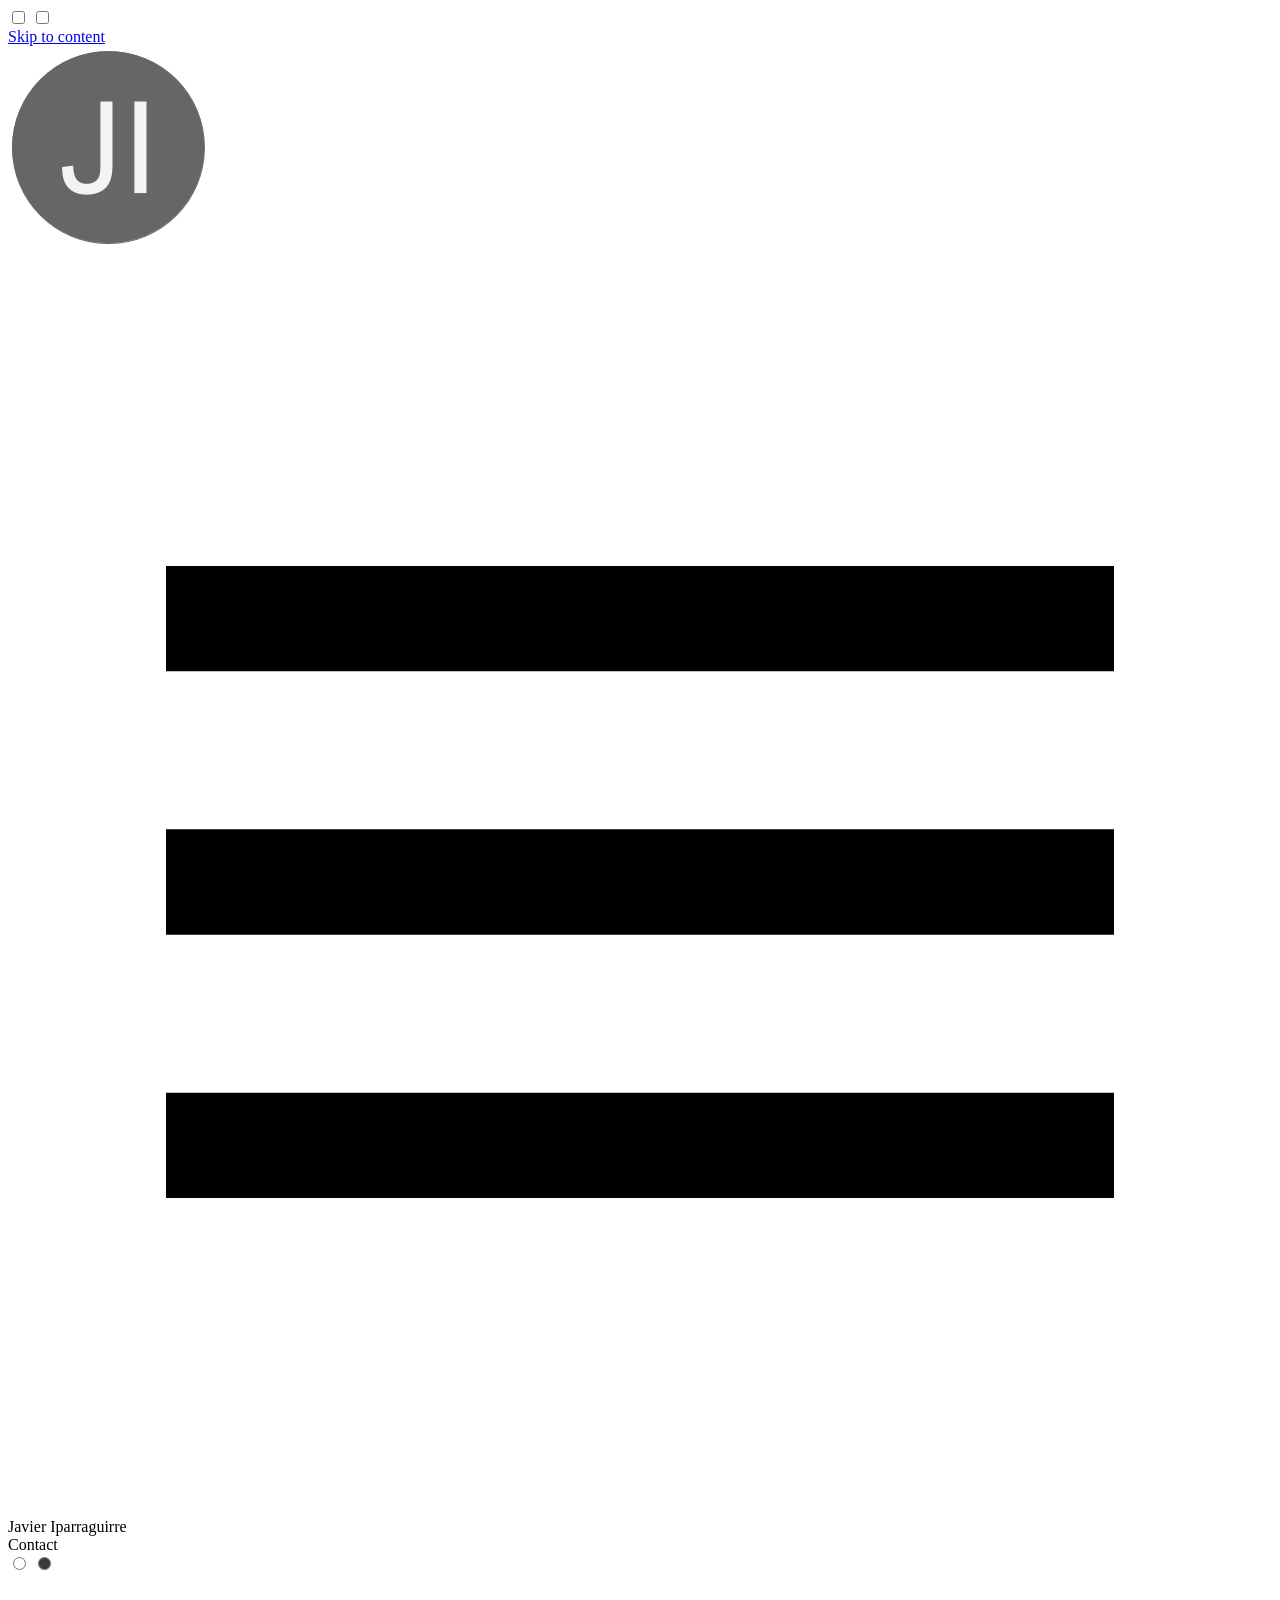
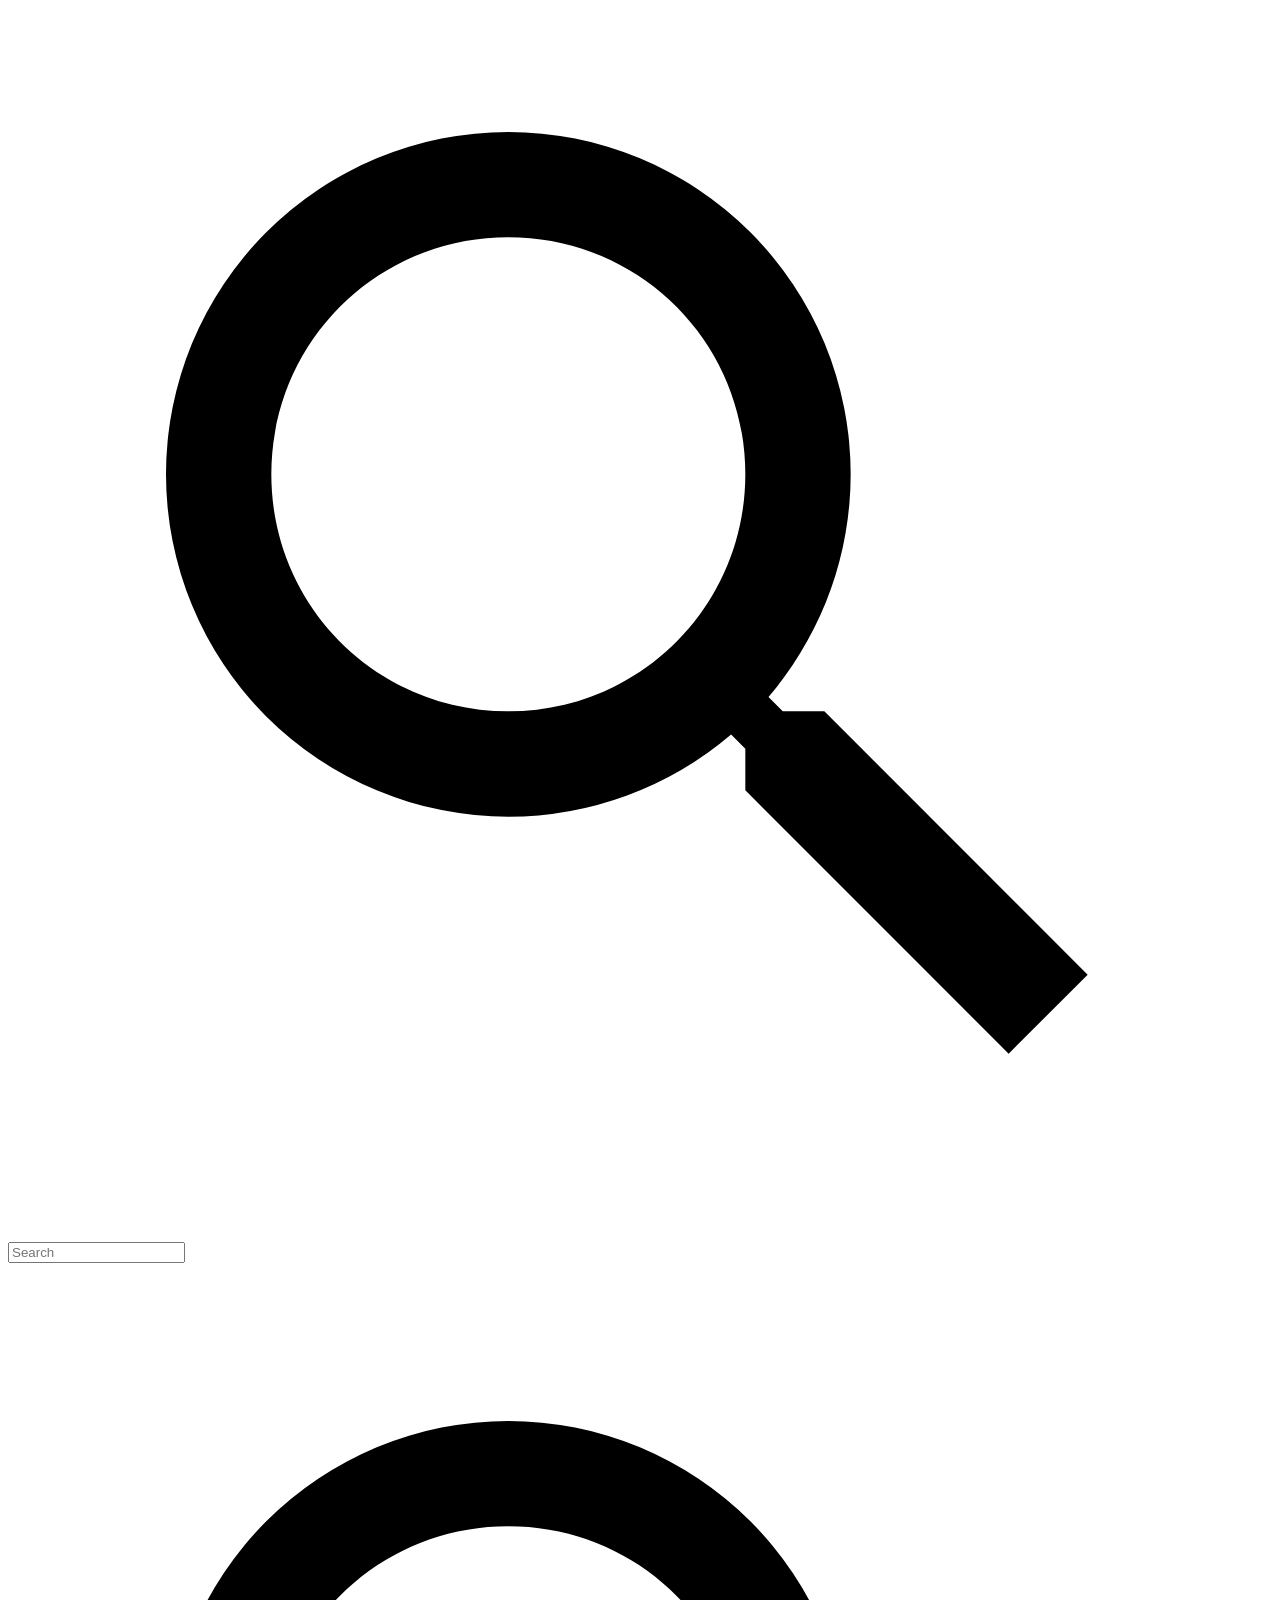
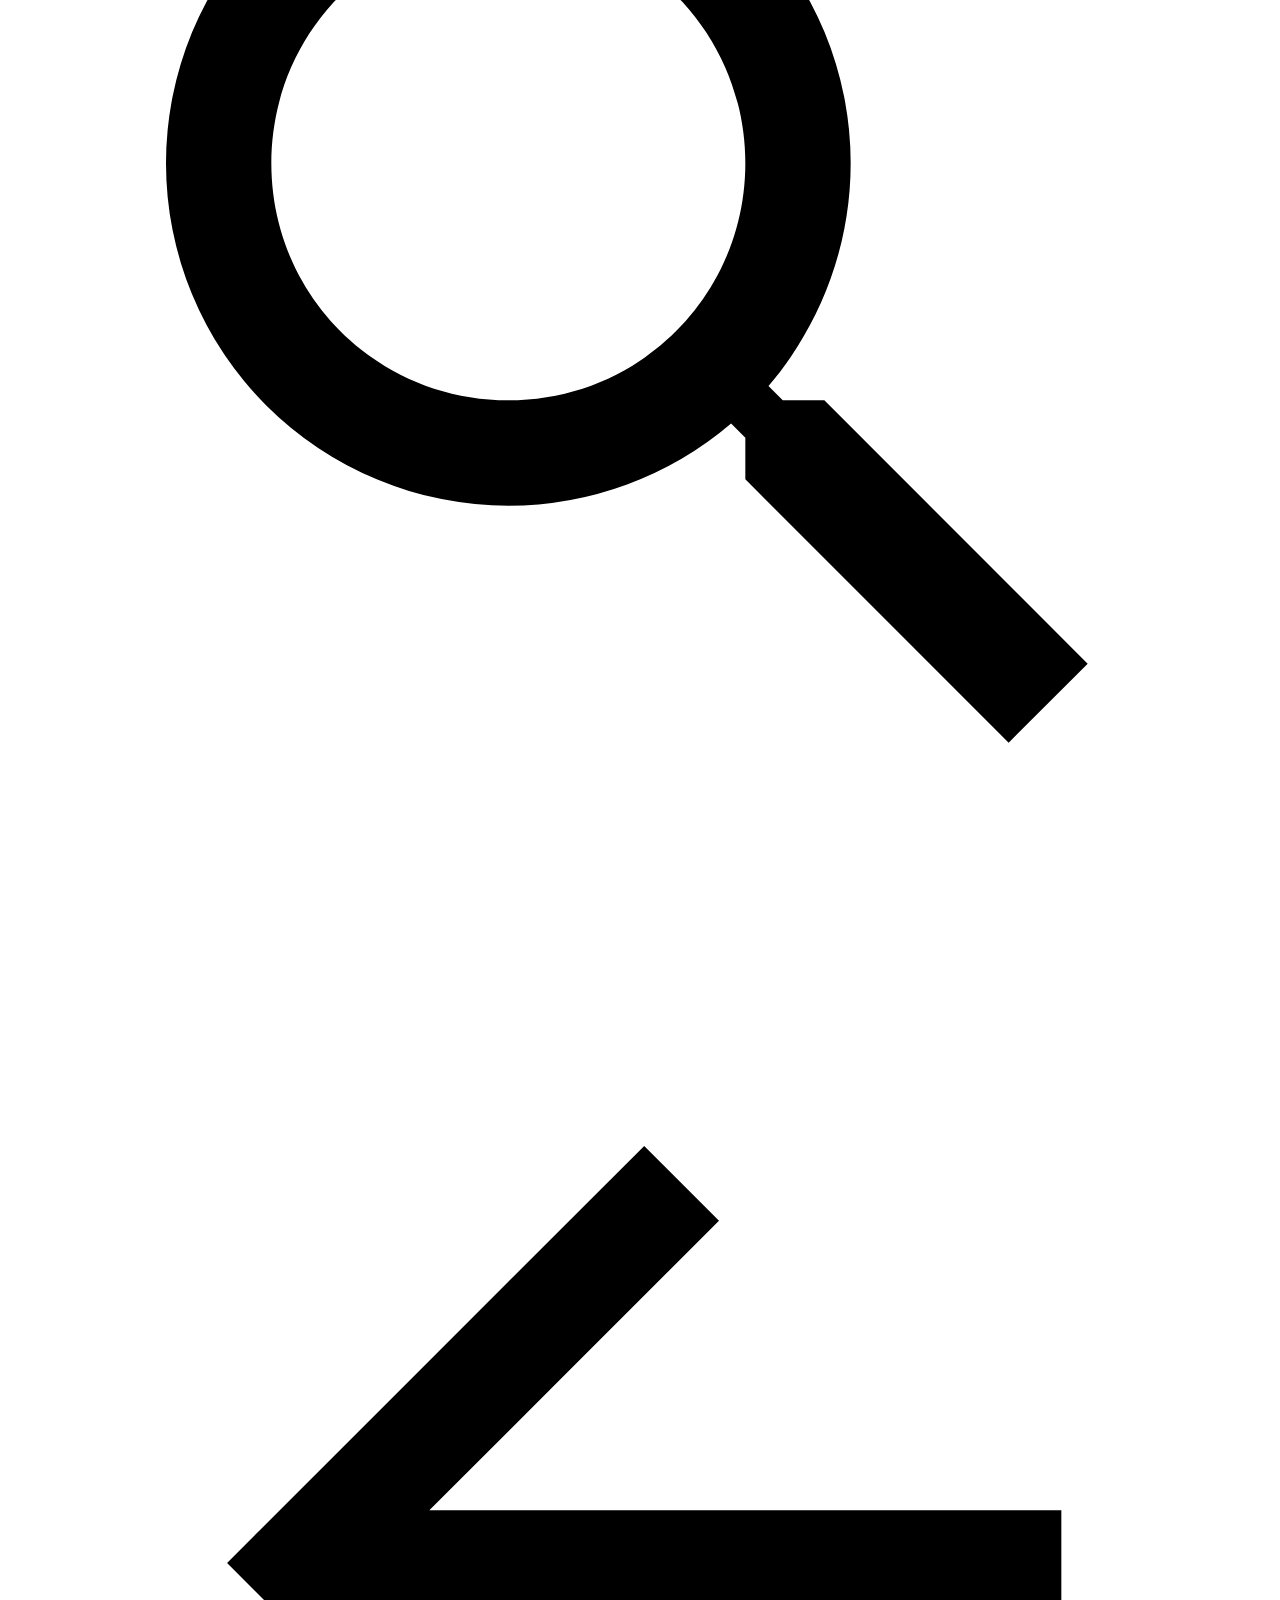
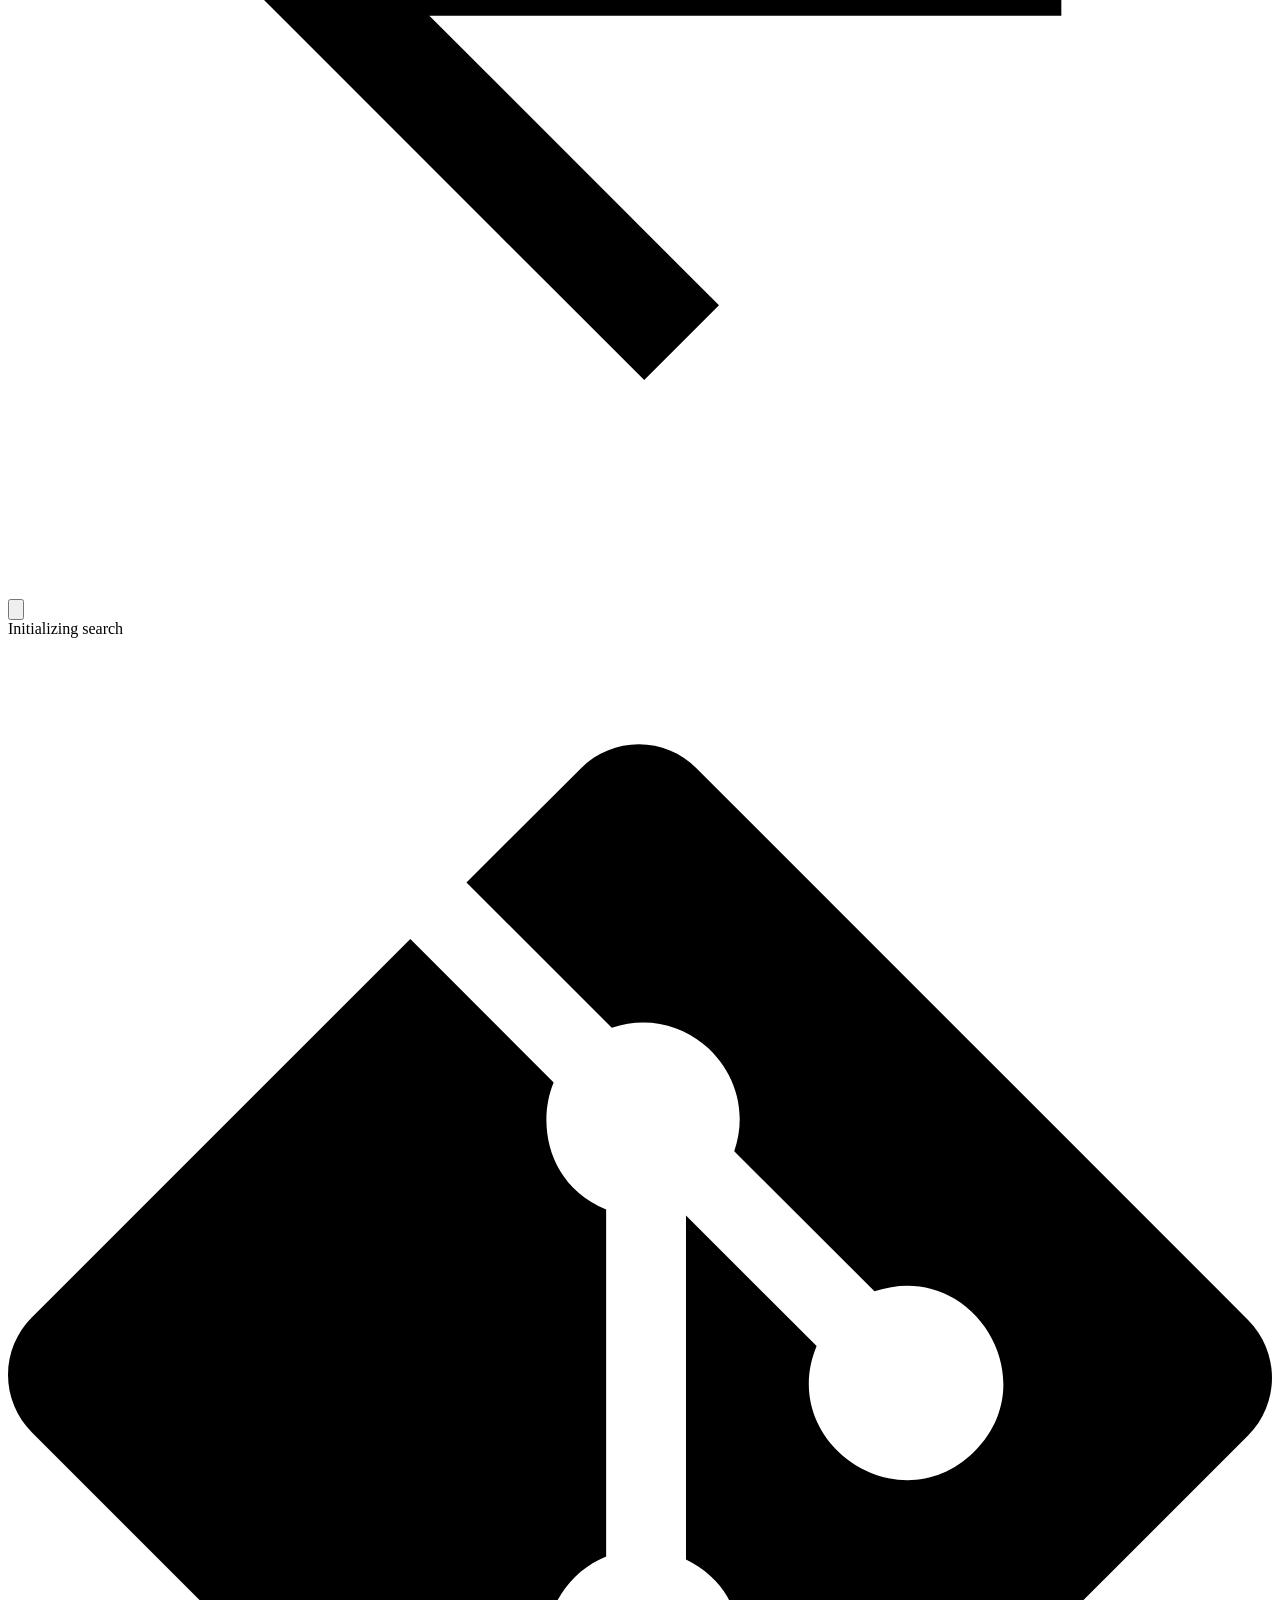
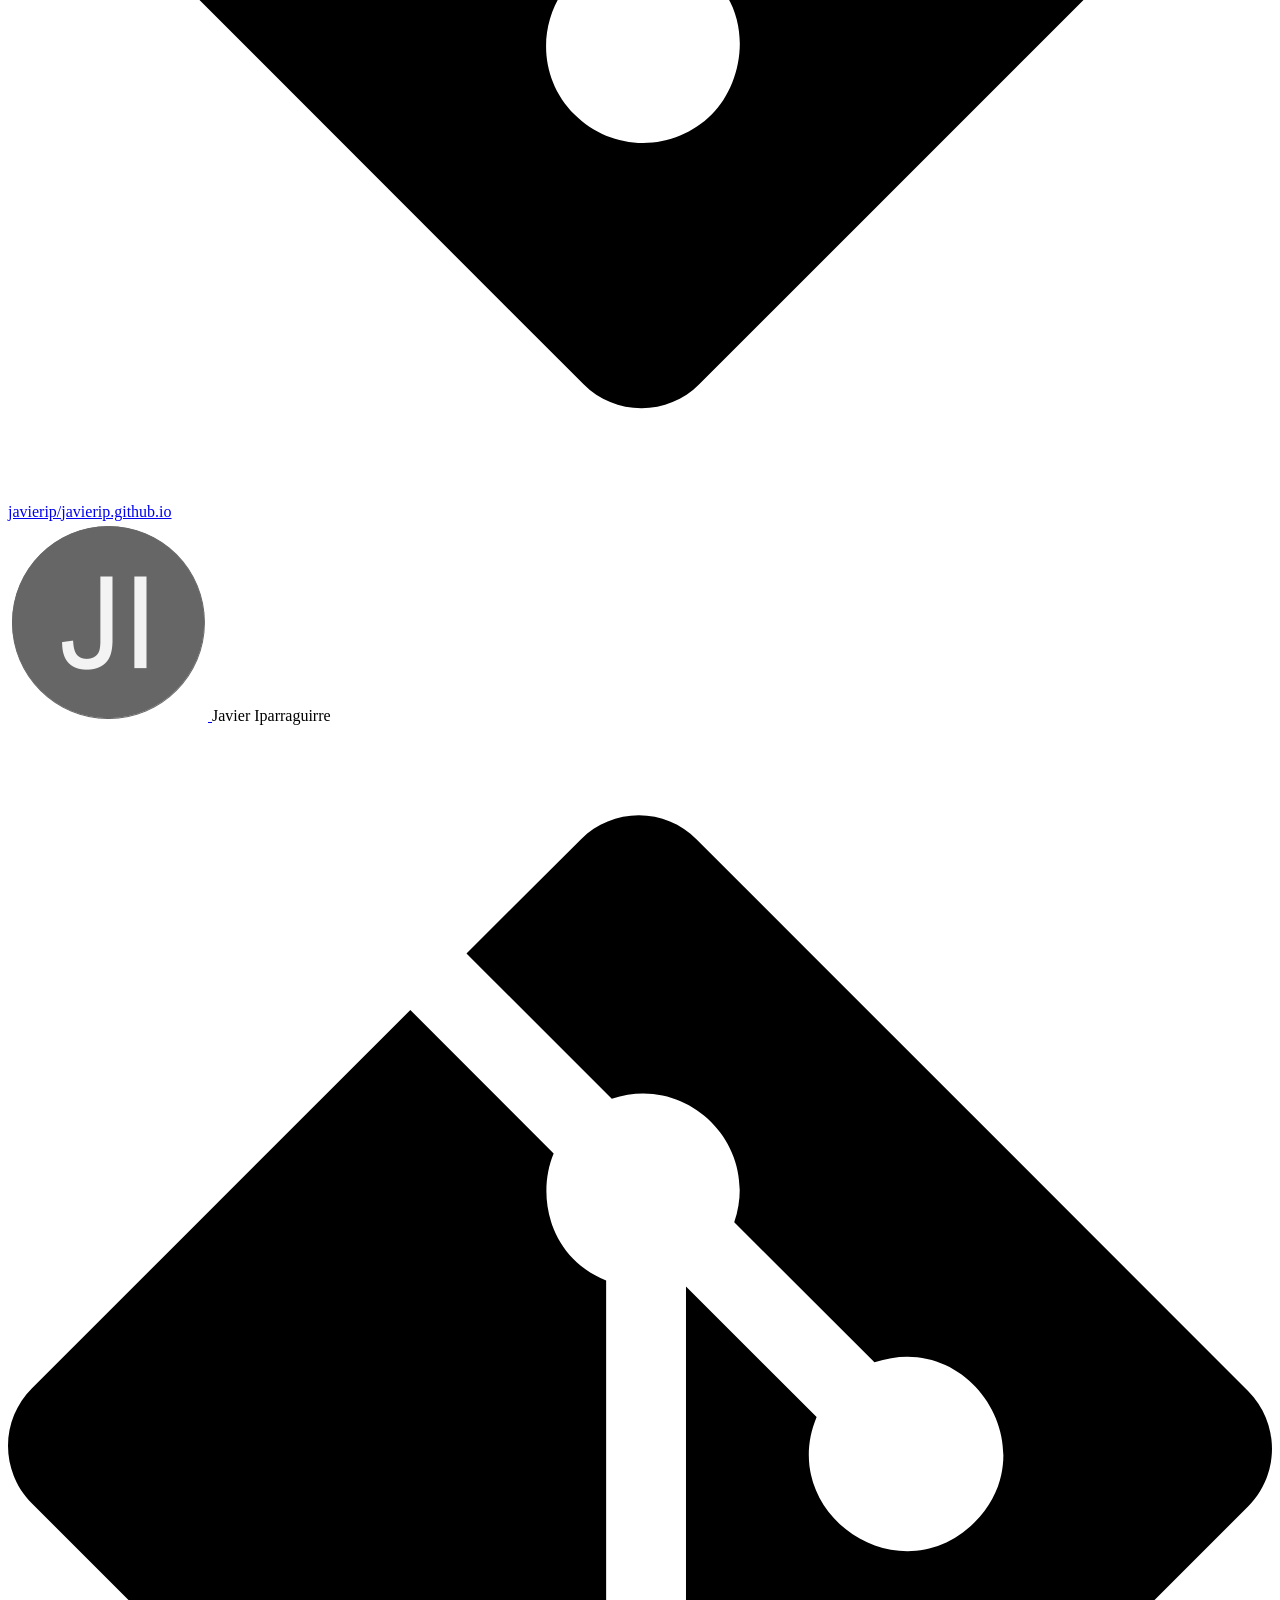
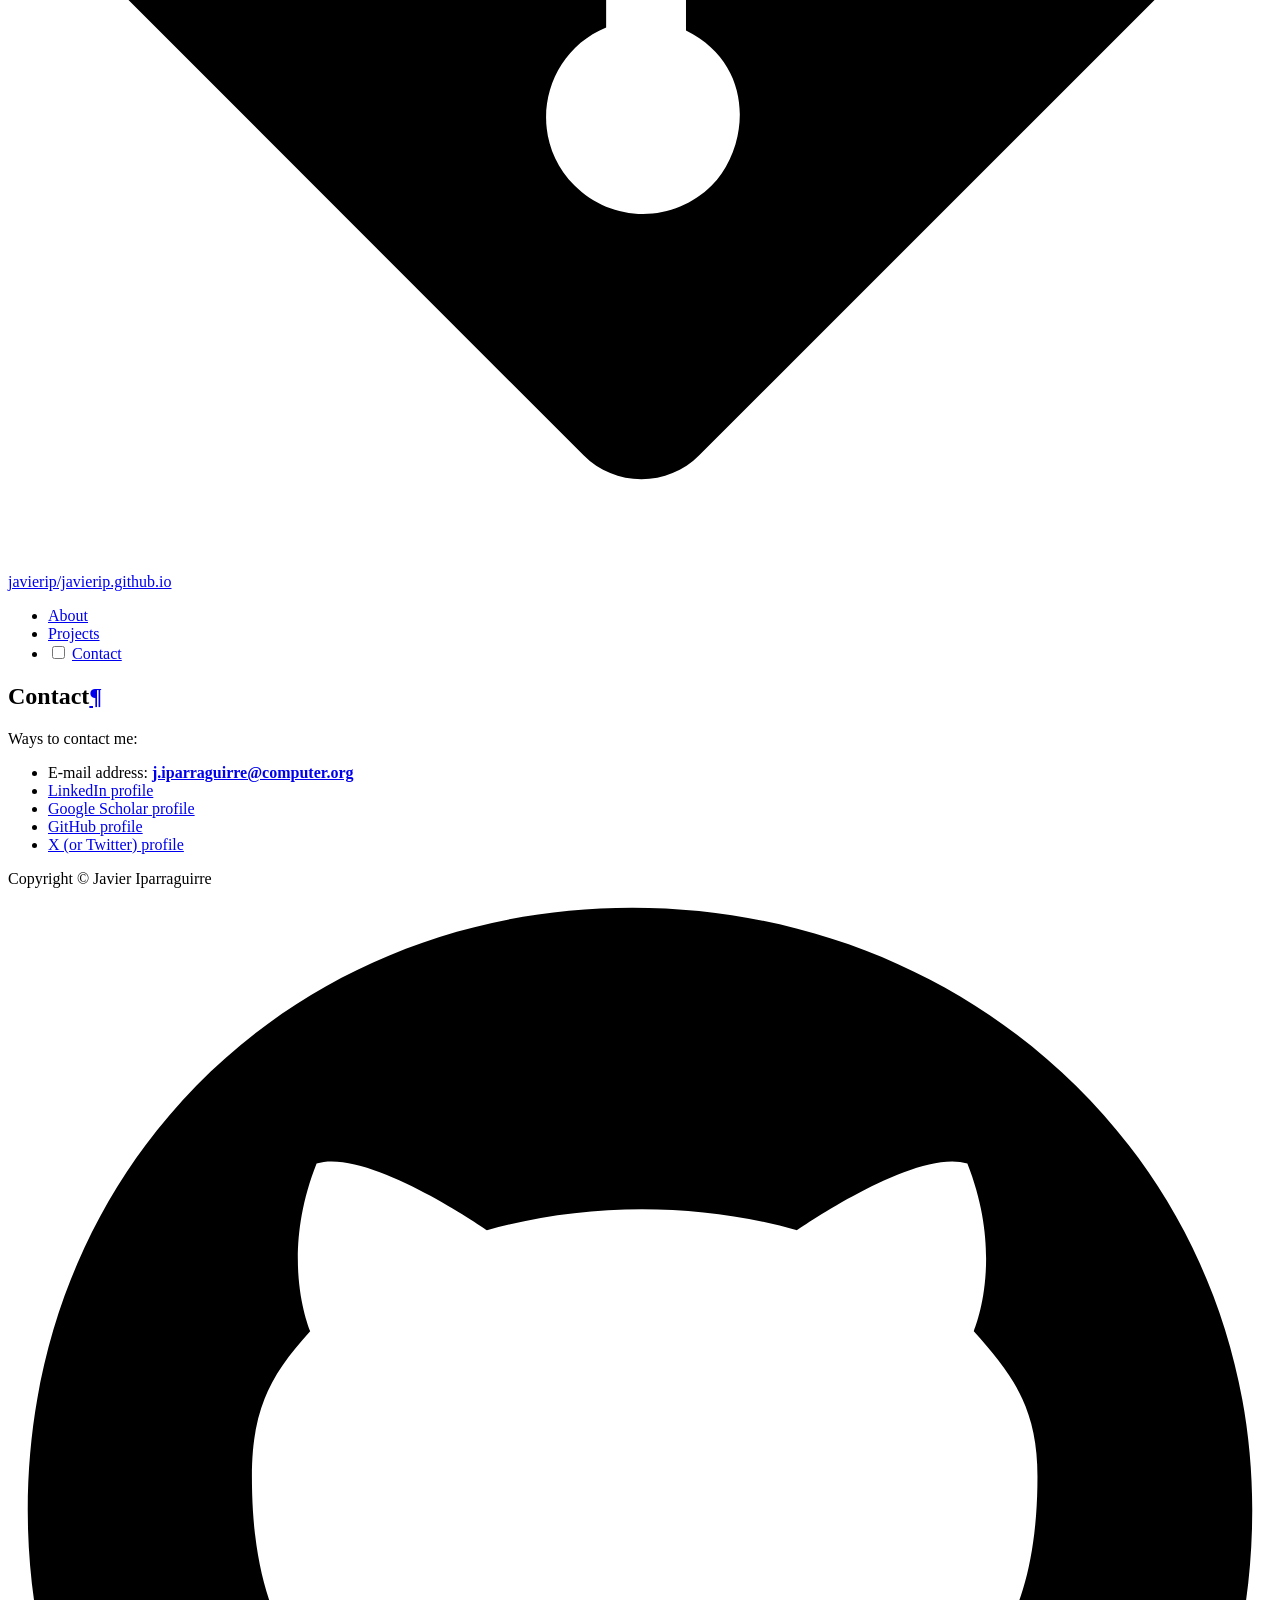
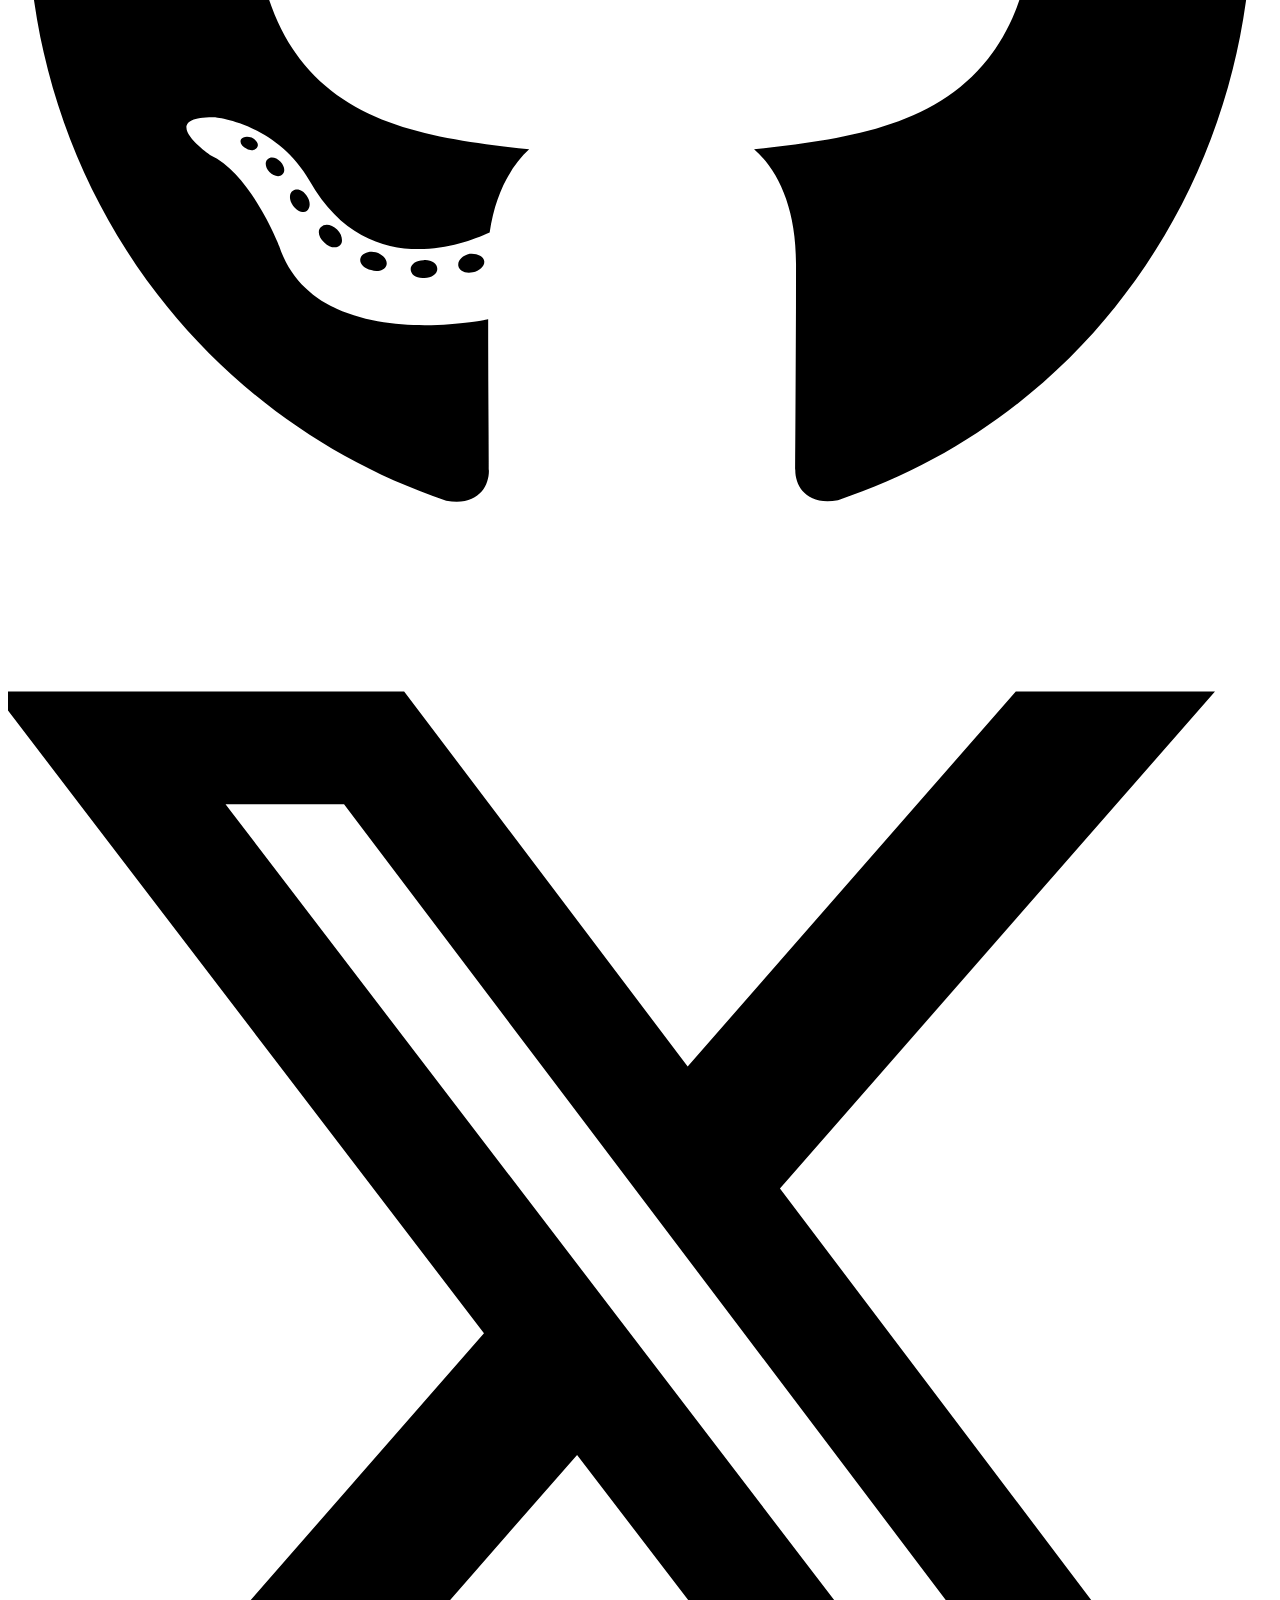
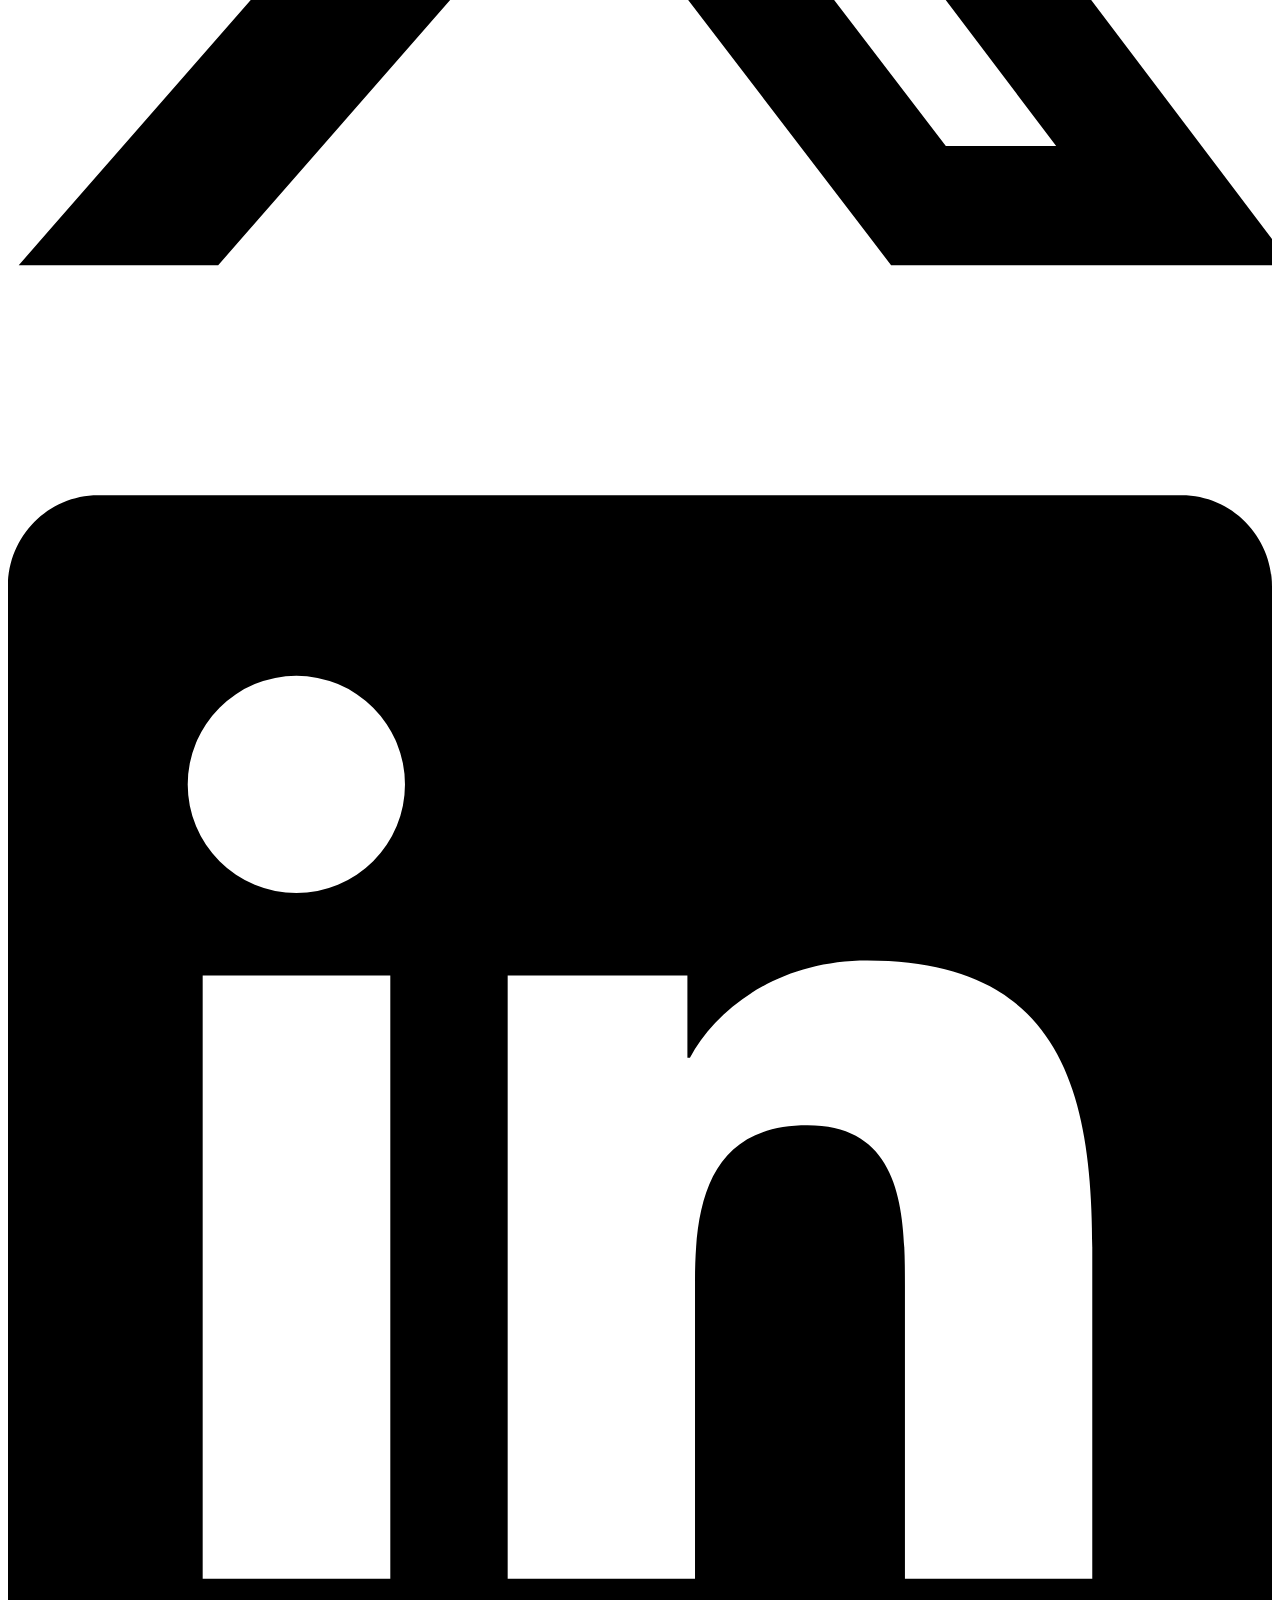
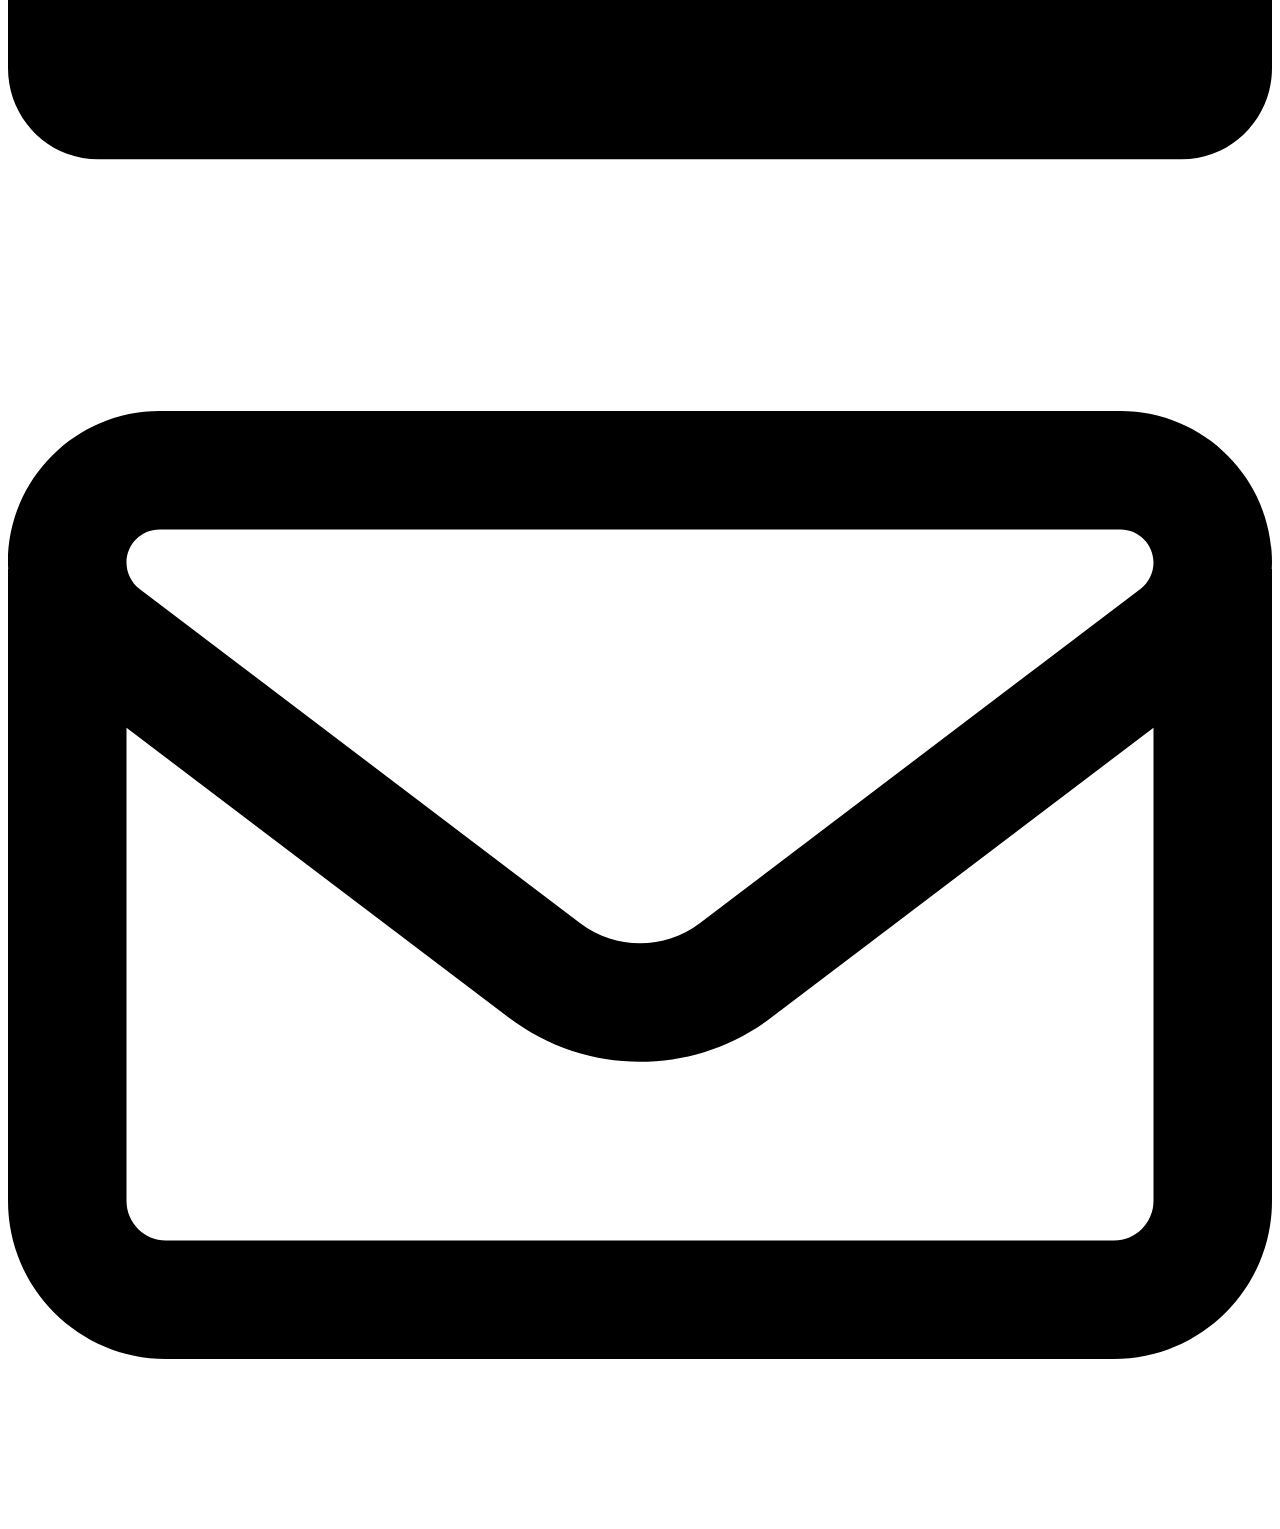
==== commit b2af06e0: "Deployed 3e0831d with MkDocs version: 1.6.1" ====
--- a/contact/index.html
+++ b/contact/index.html
@@ -6,22 +6,19 @@
       <meta charset="utf-8">
       <meta name="viewport" content="width=device-width,initial-scale=1">
       
-        <meta name="description" content="Value creation + Innovation + Teams">
+        <meta name="description" content="Director of Machine Learning | PhD & Fulbright Scholar | Computer Vision & Unsupervised Learning">
       
       
       
         <link rel="canonical" href="https://javierip.github.io/contact/">
       
       
-        <link rel="prev" href="../publications/">
-      
-      
-      
-        
+        <link rel="prev" href="../projects/">
+      
       
       
       <link rel="icon" href="../images/favicon.ico">
-      <meta name="generator" content="mkdocs-1.6.1, mkdocs-material-9.7.0">
+      <meta name="generator" content="mkdocs-1.6.1, mkdocs-material-9.6.23">
     
     
       
@@ -29,10 +26,10 @@
       
     
     
-      <link rel="stylesheet" href="../assets/stylesheets/main.618322db.min.css">
-      
-        
-        <link rel="stylesheet" href="../assets/stylesheets/palette.ab4e12ef.min.css">
+      <link rel="stylesheet" href="../assets/stylesheets/main.84d31ad4.min.css">
+      
+        
+        <link rel="stylesheet" href="../assets/stylesheets/palette.06af60db.min.css">
       
       
 
@@ -46,8 +43,8 @@
         
         
         <link rel="preconnect" href="https://fonts.gstatic.com" crossorigin>
-        <link rel="stylesheet" href="https://fonts.googleapis.com/css?family=Roboto:300,300i,400,400i,700,700i%7CRoboto+Mono:400,400i,700,700i&display=fallback">
-        <style>:root{--md-text-font:"Roboto";--md-code-font:"Roboto Mono"}</style>
+        <link rel="stylesheet" href="https://fonts.googleapis.com/css?family=Inter:300,300i,400,400i,700,700i%7CJetBrains+Mono:400,400i,700,700i&display=fallback">
+        <style>:root{--md-text-font:"Inter";--md-code-font:"JetBrains Mono"}</style>
       
     
     
@@ -67,10 +64,13 @@
 
     
     
+    
   </head>
   
   
     
+    
+      
     
     
     
@@ -127,7 +127,33 @@
     </div>
     
       
-    
+        <form class="md-header__option" data-md-component="palette">
+  
+    
+    
+    
+    <input class="md-option" data-md-color-media="" data-md-color-scheme="default" data-md-color-primary="light-blue" data-md-color-accent="indigo"  aria-label="Switch to dark mode"  type="radio" name="__palette" id="__palette_0">
+    
+      <label class="md-header__button md-icon" title="Switch to dark mode" for="__palette_1" hidden>
+        <svg xmlns="http://www.w3.org/2000/svg" viewBox="0 0 24 24"><path d="m17.75 4.09-2.53 1.94.91 3.06-2.63-1.81-2.63 1.81.91-3.06-2.53-1.94L12.44 4l1.06-3 1.06 3zm3.5 6.91-1.64 1.25.59 1.98-1.7-1.17-1.7 1.17.59-1.98L15.75 11l2.06-.05L18.5 9l.69 1.95zm-2.28 4.95c.83-.08 1.72 1.1 1.19 1.85-.32.45-.66.87-1.08 1.27C15.17 23 8.84 23 4.94 19.07c-3.91-3.9-3.91-10.24 0-14.14.4-.4.82-.76 1.27-1.08.75-.53 1.93.36 1.85 1.19-.27 2.86.69 5.83 2.89 8.02a9.96 9.96 0 0 0 8.02 2.89m-1.64 2.02a12.08 12.08 0 0 1-7.8-3.47c-2.17-2.19-3.33-5-3.49-7.82-2.81 3.14-2.7 7.96.31 10.98 3.02 3.01 7.84 3.12 10.98.31"/></svg>
+      </label>
+    
+  
+    
+    
+    
+    <input class="md-option" data-md-color-media="" data-md-color-scheme="slate" data-md-color-primary="light-blue" data-md-color-accent="indigo"  aria-label="Switch to light mode"  type="radio" name="__palette" id="__palette_1">
+    
+      <label class="md-header__button md-icon" title="Switch to light mode" for="__palette_0" hidden>
+        <svg xmlns="http://www.w3.org/2000/svg" viewBox="0 0 24 24"><path d="M12 7a5 5 0 0 1 5 5 5 5 0 0 1-5 5 5 5 0 0 1-5-5 5 5 0 0 1 5-5m0 2a3 3 0 0 0-3 3 3 3 0 0 0 3 3 3 3 0 0 0 3-3 3 3 0 0 0-3-3m0-7 2.39 3.42C13.65 5.15 12.84 5 12 5s-1.65.15-2.39.42zM3.34 7l4.16-.35A7.2 7.2 0 0 0 5.94 8.5c-.44.74-.69 1.5-.83 2.29zm.02 10 1.76-3.77a7.131 7.131 0 0 0 2.38 4.14zM20.65 7l-1.77 3.79a7.02 7.02 0 0 0-2.38-4.15zm-.01 10-4.14.36c.59-.51 1.12-1.14 1.54-1.86.42-.73.69-1.5.83-2.29zM12 22l-2.41-3.44c.74.27 1.55.44 2.41.44.82 0 1.63-.17 2.37-.44z"/></svg>
+      </label>
+    
+  
+</form>
+      
+    
+    
+      <script>var palette=__md_get("__palette");if(palette&&palette.color){if("(prefers-color-scheme)"===palette.color.media){var media=matchMedia("(prefers-color-scheme: light)"),input=document.querySelector(media.matches?"[data-md-color-media='(prefers-color-scheme: light)']":"[data-md-color-media='(prefers-color-scheme: dark)']");palette.color.media=input.getAttribute("data-md-color-media"),palette.color.scheme=input.getAttribute("data-md-color-scheme"),palette.color.primary=input.getAttribute("data-md-color-primary"),palette.color.accent=input.getAttribute("data-md-color-accent")}for(var[key,value]of Object.entries(palette.color))document.body.setAttribute("data-md-color-"+key,value)}</script>
     
     
     
@@ -155,6 +181,8 @@
           <svg xmlns="http://www.w3.org/2000/svg" viewBox="0 0 24 24"><path d="M19 6.41 17.59 5 12 10.59 6.41 5 5 6.41 10.59 12 5 17.59 6.41 19 12 13.41 17.59 19 19 17.59 13.41 12z"/></svg>
         </button>
       </nav>
+      
+        <div class="md-search__suggest" data-md-component="search-suggest"></div>
       
     </form>
     <div class="md-search__output">
@@ -172,6 +200,18 @@
       
     
     
+      <div class="md-header__source">
+        <a href="https://github.com/javierip/javierip.github.io" title="Go to repository" class="md-source" data-md-component="source">
+  <div class="md-source__icon md-icon">
+    
+    <svg xmlns="http://www.w3.org/2000/svg" viewBox="0 0 448 512"><!--! Font Awesome Free 7.1.0 by @fontawesome - https://fontawesome.com License - https://fontawesome.com/license/free (Icons: CC BY 4.0, Fonts: SIL OFL 1.1, Code: MIT License) Copyright 2025 Fonticons, Inc.--><path d="M439.6 236.1 244 40.5c-5.4-5.5-12.8-8.5-20.4-8.5s-15 3-20.4 8.4L162.5 81l51.5 51.5c27.1-9.1 52.7 16.8 43.4 43.7l49.7 49.7c34.2-11.8 61.2 31 35.5 56.7-26.5 26.5-70.2-2.9-56-37.3L240.3 199v121.9c25.3 12.5 22.3 41.8 9.1 55-6.4 6.4-15.2 10.1-24.3 10.1s-17.8-3.6-24.3-10.1c-17.6-17.6-11.1-46.9 11.2-56v-123c-20.8-8.5-24.6-30.7-18.6-45L142.6 101 8.5 235.1C3 240.6 0 247.9 0 255.5s3 15 8.5 20.4l195.6 195.7c5.4 5.4 12.7 8.4 20.4 8.4s15-3 20.4-8.4l194.7-194.7c5.4-5.4 8.4-12.8 8.4-20.4s-3-15-8.4-20.4"/></svg>
+  </div>
+  <div class="md-source__repository">
+    javierip/javierip.github.io
+  </div>
+</a>
+      </div>
+    
   </nav>
   
 </header>
@@ -205,6 +245,18 @@
     Javier Iparraguirre
   </label>
   
+    <div class="md-nav__source">
+      <a href="https://github.com/javierip/javierip.github.io" title="Go to repository" class="md-source" data-md-component="source">
+  <div class="md-source__icon md-icon">
+    
+    <svg xmlns="http://www.w3.org/2000/svg" viewBox="0 0 448 512"><!--! Font Awesome Free 7.1.0 by @fontawesome - https://fontawesome.com License - https://fontawesome.com/license/free (Icons: CC BY 4.0, Fonts: SIL OFL 1.1, Code: MIT License) Copyright 2025 Fonticons, Inc.--><path d="M439.6 236.1 244 40.5c-5.4-5.5-12.8-8.5-20.4-8.5s-15 3-20.4 8.4L162.5 81l51.5 51.5c27.1-9.1 52.7 16.8 43.4 43.7l49.7 49.7c34.2-11.8 61.2 31 35.5 56.7-26.5 26.5-70.2-2.9-56-37.3L240.3 199v121.9c25.3 12.5 22.3 41.8 9.1 55-6.4 6.4-15.2 10.1-24.3 10.1s-17.8-3.6-24.3-10.1c-17.6-17.6-11.1-46.9 11.2-56v-123c-20.8-8.5-24.6-30.7-18.6-45L142.6 101 8.5 235.1C3 240.6 0 247.9 0 255.5s3 15 8.5 20.4l195.6 195.7c5.4 5.4 12.7 8.4 20.4 8.4s15-3 20.4-8.4l194.7-194.7c5.4-5.4 8.4-12.8 8.4-20.4s-3-15-8.4-20.4"/></svg>
+  </div>
+  <div class="md-source__repository">
+    javierip/javierip.github.io
+  </div>
+</a>
+    </div>
+  
   <ul class="md-nav__list" data-md-scrollfix>
     
       
@@ -219,14 +271,9 @@
   
   
   <span class="md-ellipsis">
-    
-  
     About
-  
-
     
   </span>
-  
   
 
       </a>
@@ -241,19 +288,14 @@
   
   
     <li class="md-nav__item">
-      <a href="../publications/" class="md-nav__link">
+      <a href="../projects/" class="md-nav__link">
         
   
   
   <span class="md-ellipsis">
-    
-  
-    Publications
-  
-
+    Projects
     
   </span>
-  
   
 
       </a>
@@ -282,14 +324,9 @@
   
   
   <span class="md-ellipsis">
-    
-  
     Contact
-  
-
     
   </span>
-  
   
 
       </a>
@@ -326,14 +363,16 @@
           
           
             <div class="md-content" data-md-component="content">
-              
               <article class="md-content__inner md-typeset">
                 
                   
 
 
-
-<h1 id="contact">Contact</h1>
+  
+  
+
+
+<h1 id="contact">Contact<a class="headerlink" href="#contact" title="Permanent link">&para;</a></h1>
 <p>Ways to contact me:</p>
 <ul>
 <li>E-mail address: <strong><a href="&#109;&#97;&#105;&#108;&#116;&#111;&#58;&#106;&#46;&#105;&#112;&#97;&#114;&#114;&#97;&#103;&#117;&#105;&#114;&#114;&#101;&#64;&#99;&#111;&#109;&#112;&#117;&#116;&#101;&#114;&#46;&#111;&#114;&#103;">&#106;&#46;&#105;&#112;&#97;&#114;&#114;&#97;&#103;&#117;&#105;&#114;&#114;&#101;&#64;&#99;&#111;&#109;&#112;&#117;&#116;&#101;&#114;&#46;&#111;&#114;&#103;</a></strong></li>
@@ -364,6 +403,12 @@
 <script>var target=document.getElementById(location.hash.slice(1));target&&target.name&&(target.checked=target.name.startsWith("__tabbed_"))</script>
         </div>
         
+          <button type="button" class="md-top md-icon" data-md-component="top" hidden>
+  
+  <svg xmlns="http://www.w3.org/2000/svg" viewBox="0 0 24 24"><path d="M13 20h-2V8l-5.5 5.5-1.42-1.42L12 4.16l7.92 7.92-1.42 1.42L13 8z"/></svg>
+  Back to top
+</button>
+        
       </main>
       
         <footer class="md-footer">
@@ -377,11 +422,6 @@
     </div>
   
   
-    Made with
-    <a href="https://squidfunk.github.io/mkdocs-material/" target="_blank" rel="noopener">
-      Material for MkDocs
-    </a>
-  
 </div>
       
         
@@ -399,8 +439,8 @@
     
     
     
-    <a href="https://twitter.com/javieripa" target="_blank" rel="noopener" title="Javier at Twitter" class="md-social__link">
-      <svg xmlns="http://www.w3.org/2000/svg" viewBox="0 0 512 512"><!--! Font Awesome Free 7.1.0 by @fontawesome - https://fontawesome.com License - https://fontawesome.com/license/free (Icons: CC BY 4.0, Fonts: SIL OFL 1.1, Code: MIT License) Copyright 2025 Fonticons, Inc.--><path d="M459.4 151.7c.3 4.5.3 9.1.3 13.6 0 138.7-105.6 298.6-298.6 298.6-59.5 0-114.7-17.2-161.1-47.1 8.4 1 16.6 1.3 25.3 1.3 49.1 0 94.2-16.6 130.3-44.8-46.1-1-84.8-31.2-98.1-72.8 6.5 1 13 1.6 19.8 1.6 9.4 0 18.8-1.3 27.6-3.6-48.1-9.7-84.1-52-84.1-103v-1.3c14 7.8 30.2 12.7 47.4 13.3-28.3-18.8-46.8-51-46.8-87.4 0-19.5 5.2-37.4 14.3-53C87.4 130.8 165 172.4 252.1 176.9c-1.6-7.8-2.6-15.9-2.6-24C249.5 95.1 296.3 48 354.4 48c30.2 0 57.5 12.7 76.7 33.1 23.7-4.5 46.5-13.3 66.6-25.3-7.8 24.4-24.4 44.8-46.1 57.8 21.1-2.3 41.6-8.1 60.4-16.2-14.3 20.8-32.2 39.3-52.6 54.3"/></svg>
+    <a href="https://twitter.com/javieripa" target="_blank" rel="noopener" title="Javier at X" class="md-social__link">
+      <svg xmlns="http://www.w3.org/2000/svg" viewBox="0 0 448 512"><!--! Font Awesome Free 7.1.0 by @fontawesome - https://fontawesome.com License - https://fontawesome.com/license/free (Icons: CC BY 4.0, Fonts: SIL OFL 1.1, Code: MIT License) Copyright 2025 Fonticons, Inc.--><path d="M357.2 48h70.6L273.6 224.2 455 464H313L201.7 318.6 74.5 464H3.8l164.9-188.5L-5.2 48h145.6l100.5 132.9zm-24.8 373.8h39.1L119.1 88h-42z"/></svg>
     </a>
   
     
@@ -411,6 +451,14 @@
       <svg xmlns="http://www.w3.org/2000/svg" viewBox="0 0 448 512"><!--! Font Awesome Free 7.1.0 by @fontawesome - https://fontawesome.com License - https://fontawesome.com/license/free (Icons: CC BY 4.0, Fonts: SIL OFL 1.1, Code: MIT License) Copyright 2025 Fonticons, Inc.--><path d="M416 32H31.9C14.3 32 0 46.5 0 64.3v383.4C0 465.5 14.3 480 31.9 480H416c17.6 0 32-14.5 32-32.3V64.3c0-17.8-14.4-32.3-32-32.3M135.4 416H69V202.2h66.5V416zM102.2 96a38.5 38.5 0 1 1 0 77 38.5 38.5 0 1 1 0-77m282.1 320h-66.4V312c0-24.8-.5-56.7-34.5-56.7-34.6 0-39.9 27-39.9 54.9V416h-66.4V202.2h63.7v29.2h.9c8.9-16.8 30.6-34.5 62.9-34.5 67.2 0 79.7 44.3 79.7 101.9z"/></svg>
     </a>
   
+    
+    
+    
+    
+    <a href="mailto:j.iparraguirre@computer.org" target="_blank" rel="noopener" title="Email Javier" class="md-social__link">
+      <svg xmlns="http://www.w3.org/2000/svg" viewBox="0 0 512 512"><!--! Font Awesome Free 7.1.0 by @fontawesome - https://fontawesome.com License - https://fontawesome.com/license/free (Icons: CC BY 4.0, Fonts: SIL OFL 1.1, Code: MIT License) Copyright 2025 Fonticons, Inc.--><path d="M61.4 64C27.5 64 0 91.5 0 125.4c0 .9 0 1.7.1 2.6H0v256c0 35.3 28.7 64 64 64h384c35.3 0 64-28.7 64-64V128h-.1c0-.9.1-1.7.1-2.6 0-33.9-27.5-61.4-61.4-61.4zM464 192.3V384c0 8.8-7.2 16-16 16H64c-8.8 0-16-7.2-16-16V192.3l154.8 117.4c31.4 23.9 74.9 23.9 106.4 0zM48 125.4c0-7.4 6-13.4 13.4-13.4h389.2c7.4 0 13.4 6 13.4 13.4 0 4.2-2 8.2-5.3 10.7L280.2 271.5c-14.3 10.8-34.1 10.8-48.4 0L53.3 136.1c-3.3-2.5-5.3-6.5-5.3-10.7"/></svg>
+    </a>
+  
 </div>
       
     </div>
@@ -425,11 +473,10 @@
     
     
       
-      
-      <script id="__config" type="application/json">{"annotate": null, "base": "..", "features": [], "search": "../assets/javascripts/workers/search.7a47a382.min.js", "tags": null, "translations": {"clipboard.copied": "Copied to clipboard", "clipboard.copy": "Copy to clipboard", "search.result.more.one": "1 more on this page", "search.result.more.other": "# more on this page", "search.result.none": "No matching documents", "search.result.one": "1 matching document", "search.result.other": "# matching documents", "search.result.placeholder": "Type to start searching", "search.result.term.missing": "Missing", "select.version": "Select version"}, "version": null}</script>
-    
-    
-      <script src="../assets/javascripts/bundle.e71a0d61.min.js"></script>
+      <script id="__config" type="application/json">{"base": "..", "features": ["navigation.instant", "navigation.top", "search.highlight", "search.suggest", "content.tooltips"], "search": "../assets/javascripts/workers/search.973d3a69.min.js", "tags": null, "translations": {"clipboard.copied": "Copied to clipboard", "clipboard.copy": "Copy to clipboard", "search.result.more.one": "1 more on this page", "search.result.more.other": "# more on this page", "search.result.none": "No matching documents", "search.result.one": "1 matching document", "search.result.other": "# matching documents", "search.result.placeholder": "Type to start searching", "search.result.term.missing": "Missing", "select.version": "Select version"}, "version": null}</script>
+    
+    
+      <script src="../assets/javascripts/bundle.f55a23d4.min.js"></script>
       
     
   </body>
--- a/assets/stylesheets/main.84d31ad4.min.css
+++ b/assets/stylesheets/main.84d31ad4.min.css
@@ -0,0 +1 @@
+@charset "UTF-8";html{-webkit-text-size-adjust:none;-moz-text-size-adjust:none;text-size-adjust:none;box-sizing:border-box}*,:after,:before{box-sizing:inherit}@media (prefers-reduced-motion){*,:after,:before{transition:none!important}}body{margin:0}a,button,input,label{-webkit-tap-highlight-color:transparent}a{color:inherit;text-decoration:none}hr{border:0;box-sizing:initial;display:block;height:.05rem;overflow:visible;padding:0}small{font-size:80%}sub,sup{line-height:1em}img{border-style:none}table{border-collapse:initial;border-spacing:0}td,th{font-weight:400;vertical-align:top}button{background:#0000;border:0;font-family:inherit;font-size:inherit;margin:0;padding:0}input{border:0;outline:none}:root{--md-primary-fg-color:#4051b5;--md-primary-fg-color--light:#5d6cc0;--md-primary-fg-color--dark:#303fa1;--md-primary-bg-color:#fff;--md-primary-bg-color--light:#ffffffb3;--md-accent-fg-color:#526cfe;--md-accent-fg-color--transparent:#526cfe1a;--md-accent-bg-color:#fff;--md-accent-bg-color--light:#ffffffb3}[data-md-color-scheme=default]{color-scheme:light}[data-md-color-scheme=default] img[src$="#gh-dark-mode-only"],[data-md-color-scheme=default] img[src$="#only-dark"]{display:none}:root,[data-md-color-scheme=default]{--md-hue:225deg;--md-default-fg-color:#000000de;--md-default-fg-color--light:#0000008a;--md-default-fg-color--lighter:#00000052;--md-default-fg-color--lightest:#00000012;--md-default-bg-color:#fff;--md-default-bg-color--light:#ffffffb3;--md-default-bg-color--lighter:#ffffff4d;--md-default-bg-color--lightest:#ffffff1f;--md-code-fg-color:#36464e;--md-code-bg-color:#f5f5f5;--md-code-hl-color:#4287ff;--md-code-hl-color--light:#4287ff1a;--md-code-hl-number-color:#d52a2a;--md-code-hl-special-color:#db1457;--md-code-hl-function-color:#a846b9;--md-code-hl-constant-color:#6e59d9;--md-code-hl-keyword-color:#3f6ec6;--md-code-hl-string-color:#1c7d4d;--md-code-hl-name-color:var(--md-code-fg-color);--md-code-hl-operator-color:var(--md-default-fg-color--light);--md-code-hl-punctuation-color:var(--md-default-fg-color--light);--md-code-hl-comment-color:var(--md-default-fg-color--light);--md-code-hl-generic-color:var(--md-default-fg-color--light);--md-code-hl-variable-color:var(--md-default-fg-color--light);--md-typeset-color:var(--md-default-fg-color);--md-typeset-a-color:var(--md-primary-fg-color);--md-typeset-del-color:#f5503d26;--md-typeset-ins-color:#0bd57026;--md-typeset-kbd-color:#fafafa;--md-typeset-kbd-accent-color:#fff;--md-typeset-kbd-border-color:#b8b8b8;--md-typeset-mark-color:#ffff0080;--md-typeset-table-color:#0000001f;--md-typeset-table-color--light:rgba(0,0,0,.035);--md-admonition-fg-color:var(--md-default-fg-color);--md-admonition-bg-color:var(--md-default-bg-color);--md-warning-fg-color:#000000de;--md-warning-bg-color:#ff9;--md-footer-fg-color:#fff;--md-footer-fg-color--light:#ffffffb3;--md-footer-fg-color--lighter:#ffffff73;--md-footer-bg-color:#000000de;--md-footer-bg-color--dark:#00000052;--md-shadow-z1:0 0.2rem 0.5rem #0000000d,0 0 0.05rem #0000001a;--md-shadow-z2:0 0.2rem 0.5rem #0000001a,0 0 0.05rem #00000040;--md-shadow-z3:0 0.2rem 0.5rem #0003,0 0 0.05rem #00000059}.md-icon svg{fill:currentcolor;display:block;height:1.2rem;width:1.2rem}body{-webkit-font-smoothing:antialiased;-moz-osx-font-smoothing:grayscale;--md-text-font-family:var(--md-text-font,_),-apple-system,BlinkMacSystemFont,Helvetica,Arial,sans-serif;--md-code-font-family:var(--md-code-font,_),SFMono-Regular,Consolas,Menlo,monospace}aside,body,input{font-feature-settings:"kern","liga";color:var(--md-typeset-color);font-family:var(--md-text-font-family)}code,kbd,pre{font-feature-settings:"kern";font-family:var(--md-code-font-family)}:root{--md-typeset-table-sort-icon:url('data:image/svg+xml;charset=utf-8,<svg xmlns="http://www.w3.org/2000/svg" viewBox="0 0 24 24"><path d="m18 21-4-4h3V7h-3l4-4 4 4h-3v10h3M2 19v-2h10v2M2 13v-2h7v2M2 7V5h4v2z"/></svg>');--md-typeset-table-sort-icon--asc:url('data:image/svg+xml;charset=utf-8,<svg xmlns="http://www.w3.org/2000/svg" viewBox="0 0 24 24"><path d="M19 17h3l-4 4-4-4h3V3h2M2 17h10v2H2M6 5v2H2V5m0 6h7v2H2z"/></svg>');--md-typeset-table-sort-icon--desc:url('data:image/svg+xml;charset=utf-8,<svg xmlns="http://www.w3.org/2000/svg" viewBox="0 0 24 24"><path d="M19 7h3l-4-4-4 4h3v14h2M2 17h10v2H2M6 5v2H2V5m0 6h7v2H2z"/></svg>')}.md-typeset{-webkit-print-color-adjust:exact;color-adjust:exact;font-size:.8rem;line-height:1.6;overflow-wrap:break-word}@media print{.md-typeset{font-size:.68rem}}.md-typeset blockquote,.md-typeset dl,.md-typeset figure,.md-typeset ol,.md-typeset pre,.md-typeset ul{margin-bottom:1em;margin-top:1em}.md-typeset h1{color:var(--md-default-fg-color--light);font-size:2em;line-height:1.3;margin:0 0 1.25em}.md-typeset h1,.md-typeset h2{font-weight:300;letter-spacing:-.01em}.md-typeset h2{font-size:1.5625em;line-height:1.4;margin:1.6em 0 .64em}.md-typeset h3{font-size:1.25em;font-weight:400;letter-spacing:-.01em;line-height:1.5;margin:1.6em 0 .8em}.md-typeset h2+h3{margin-top:.8em}.md-typeset h4{font-weight:700;letter-spacing:-.01em;margin:1em 0}.md-typeset h5,.md-typeset h6{color:var(--md-default-fg-color--light);font-size:.8em;font-weight:700;letter-spacing:-.01em;margin:1.25em 0}.md-typeset h5{text-transform:uppercase}.md-typeset h5 code{text-transform:none}.md-typeset hr{border-bottom:.05rem solid var(--md-default-fg-color--lightest);display:flow-root;margin:1.5em 0}.md-typeset a{color:var(--md-typeset-a-color);word-break:break-word}.md-typeset a,.md-typeset a:before{transition:color 125ms}.md-typeset a:focus,.md-typeset a:hover{color:var(--md-accent-fg-color)}.md-typeset a:focus code,.md-typeset a:hover code{background-color:var(--md-accent-fg-color--transparent)}.md-typeset a code{color:currentcolor;transition:background-color 125ms}.md-typeset a.focus-visible{outline-color:var(--md-accent-fg-color);outline-offset:.2rem}.md-typeset code,.md-typeset kbd,.md-typeset pre{color:var(--md-code-fg-color);direction:ltr;font-variant-ligatures:none}@media print{.md-typeset code,.md-typeset kbd,.md-typeset pre{white-space:pre-wrap}}.md-typeset code{background-color:var(--md-code-bg-color);border-radius:.1rem;-webkit-box-decoration-break:clone;box-decoration-break:clone;font-size:.85em;padding:0 .2941176471em;word-break:break-word}.md-typeset code:not(.focus-visible){-webkit-tap-highlight-color:transparent;outline:none}.md-typeset pre{display:flow-root;line-height:1.4;position:relative}.md-typeset pre>code{-webkit-box-decoration-break:slice;box-decoration-break:slice;box-shadow:none;display:block;margin:0;outline-color:var(--md-accent-fg-color);overflow:auto;padding:.7720588235em 1.1764705882em;scrollbar-color:var(--md-default-fg-color--lighter) #0000;scrollbar-width:thin;touch-action:auto;word-break:normal}.md-typeset pre>code:hover{scrollbar-color:var(--md-accent-fg-color) #0000}.md-typeset pre>code::-webkit-scrollbar{height:.2rem;width:.2rem}.md-typeset pre>code::-webkit-scrollbar-thumb{background-color:var(--md-default-fg-color--lighter)}.md-typeset pre>code::-webkit-scrollbar-thumb:hover{background-color:var(--md-accent-fg-color)}.md-typeset kbd{background-color:var(--md-typeset-kbd-color);border-radius:.1rem;box-shadow:0 .1rem 0 .05rem var(--md-typeset-kbd-border-color),0 .1rem 0 var(--md-typeset-kbd-border-color),0 -.1rem .2rem var(--md-typeset-kbd-accent-color) inset;color:var(--md-default-fg-color);display:inline-block;font-size:.75em;padding:0 .6666666667em;vertical-align:text-top;word-break:break-word}.md-typeset mark{background-color:var(--md-typeset-mark-color);-webkit-box-decoration-break:clone;box-decoration-break:clone;color:inherit;word-break:break-word}.md-typeset abbr{border-bottom:.05rem dotted var(--md-default-fg-color--light);cursor:help;text-decoration:none}.md-typeset small{opacity:.75}[dir=ltr] .md-typeset sub,[dir=ltr] .md-typeset sup{margin-left:.078125em}[dir=rtl] .md-typeset sub,[dir=rtl] .md-typeset sup{margin-right:.078125em}[dir=ltr] .md-typeset blockquote{padding-left:.6rem}[dir=rtl] .md-typeset blockquote{padding-right:.6rem}[dir=ltr] .md-typeset blockquote{border-left:.2rem solid var(--md-default-fg-color--lighter)}[dir=rtl] .md-typeset blockquote{border-right:.2rem solid var(--md-default-fg-color--lighter)}.md-typeset blockquote{color:var(--md-default-fg-color--light);margin-left:0;margin-right:0}.md-typeset ul{list-style-type:disc}.md-typeset ul[type]{list-style-type:revert-layer}[dir=ltr] .md-typeset ol,[dir=ltr] .md-typeset ul{margin-left:.625em}[dir=rtl] .md-typeset ol,[dir=rtl] .md-typeset ul{margin-right:.625em}.md-typeset ol,.md-typeset ul{padding:0}.md-typeset ol:not([hidden]),.md-typeset ul:not([hidden]){display:flow-root}.md-typeset ol ol,.md-typeset ul ol{list-style-type:lower-alpha}.md-typeset ol ol ol,.md-typeset ul ol ol{list-style-type:lower-roman}.md-typeset ol ol ol ol,.md-typeset ul ol ol ol{list-style-type:upper-alpha}.md-typeset ol ol ol ol ol,.md-typeset ul ol ol ol ol{list-style-type:upper-roman}.md-typeset ol[type],.md-typeset ul[type]{list-style-type:revert-layer}[dir=ltr] .md-typeset ol li,[dir=ltr] .md-typeset ul li{margin-left:1.25em}[dir=rtl] .md-typeset ol li,[dir=rtl] .md-typeset ul li{margin-right:1.25em}.md-typeset ol li,.md-typeset ul li{margin-bottom:.5em}.md-typeset ol li blockquote,.md-typeset ol li p,.md-typeset ul li blockquote,.md-typeset ul li p{margin:.5em 0}.md-typeset ol li:last-child,.md-typeset ul li:last-child{margin-bottom:0}[dir=ltr] .md-typeset ol li ol,[dir=ltr] .md-typeset ol li ul,[dir=ltr] .md-typeset ul li ol,[dir=ltr] .md-typeset ul li ul{margin-left:.625em}[dir=rtl] .md-typeset ol li ol,[dir=rtl] .md-typeset ol li ul,[dir=rtl] .md-typeset ul li ol,[dir=rtl] .md-typeset ul li ul{margin-right:.625em}.md-typeset ol li ol,.md-typeset ol li ul,.md-typeset ul li ol,.md-typeset ul li ul{margin-bottom:.5em;margin-top:.5em}[dir=ltr] .md-typeset dd{margin-left:1.875em}[dir=rtl] .md-typeset dd{margin-right:1.875em}.md-typeset dd{margin-bottom:1.5em;margin-top:1em}.md-typeset img,.md-typeset svg,.md-typeset video{height:auto;max-width:100%}.md-typeset img[align=left]{margin:1em 1em 1em 0}.md-typeset img[align=right]{margin:1em 0 1em 1em}.md-typeset img[align]:only-child{margin-top:0}.md-typeset figure{display:flow-root;margin:1em auto;max-width:100%;text-align:center;width:fit-content}.md-typeset figure img{display:block;margin:0 auto}.md-typeset figcaption{font-style:italic;margin:1em auto;max-width:24rem}.md-typeset iframe{max-width:100%}.md-typeset table:not([class]){background-color:var(--md-default-bg-color);border:.05rem solid var(--md-typeset-table-color);border-radius:.1rem;display:inline-block;font-size:.64rem;max-width:100%;overflow:auto;touch-action:auto}@media print{.md-typeset table:not([class]){display:table}}.md-typeset table:not([class])+*{margin-top:1.5em}.md-typeset table:not([class]) td>:first-child,.md-typeset table:not([class]) th>:first-child{margin-top:0}.md-typeset table:not([class]) td>:last-child,.md-typeset table:not([class]) th>:last-child{margin-bottom:0}.md-typeset table:not([class]) td:not([align]),.md-typeset table:not([class]) th:not([align]){text-align:left}[dir=rtl] .md-typeset table:not([class]) td:not([align]),[dir=rtl] .md-typeset table:not([class]) th:not([align]){text-align:right}.md-typeset table:not([class]) th{font-weight:700;min-width:5rem;padding:.9375em 1.25em;vertical-align:top}.md-typeset table:not([class]) td{border-top:.05rem solid var(--md-typeset-table-color);padding:.9375em 1.25em;vertical-align:top}.md-typeset table:not([class]) tbody tr{transition:background-color 125ms}.md-typeset table:not([class]) tbody tr:hover{background-color:var(--md-typeset-table-color--light);box-shadow:0 .05rem 0 var(--md-default-bg-color) inset}.md-typeset table:not([class]) a{word-break:normal}.md-typeset table th[role=columnheader]{cursor:pointer}[dir=ltr] .md-typeset table th[role=columnheader]:after{margin-left:.5em}[dir=rtl] .md-typeset table th[role=columnheader]:after{margin-right:.5em}.md-typeset table th[role=columnheader]:after{content:"";display:inline-block;height:1.2em;-webkit-mask-image:var(--md-typeset-table-sort-icon);mask-image:var(--md-typeset-table-sort-icon);-webkit-mask-repeat:no-repeat;mask-repeat:no-repeat;-webkit-mask-size:contain;mask-size:contain;transition:background-color 125ms;vertical-align:text-bottom;width:1.2em}.md-typeset table th[role=columnheader]:hover:after{background-color:var(--md-default-fg-color--lighter)}.md-typeset table th[role=columnheader][aria-sort=ascending]:after{background-color:var(--md-default-fg-color--light);-webkit-mask-image:var(--md-typeset-table-sort-icon--asc);mask-image:var(--md-typeset-table-sort-icon--asc)}.md-typeset table th[role=columnheader][aria-sort=descending]:after{background-color:var(--md-default-fg-color--light);-webkit-mask-image:var(--md-typeset-table-sort-icon--desc);mask-image:var(--md-typeset-table-sort-icon--desc)}.md-typeset__scrollwrap{margin:1em -.8rem;overflow-x:auto;touch-action:auto}.md-typeset__table{display:inline-block;margin-bottom:.5em;padding:0 .8rem}@media print{.md-typeset__table{display:block}}html .md-typeset__table table{display:table;margin:0;overflow:hidden;width:100%}@media screen and (max-width:44.984375em){.md-content__inner>pre{margin:1em -.8rem}.md-content__inner>pre code{border-radius:0}}.md-typeset .md-author{border-radius:100%;display:block;flex-shrink:0;height:1.6rem;overflow:hidden;position:relative;transition:color 125ms,transform 125ms;width:1.6rem}.md-typeset .md-author img{display:block}.md-typeset .md-author--more{background:var(--md-default-fg-color--lightest);color:var(--md-default-fg-color--lighter);font-size:.6rem;font-weight:700;line-height:1.6rem;text-align:center}.md-typeset .md-author--long{height:2.4rem;width:2.4rem}.md-typeset a.md-author{transform:scale(1)}.md-typeset a.md-author img{border-radius:100%;filter:grayscale(100%) opacity(75%);transition:filter 125ms}.md-typeset a.md-author:focus,.md-typeset a.md-author:hover{transform:scale(1.1);z-index:1}.md-typeset a.md-author:focus img,.md-typeset a.md-author:hover img{filter:grayscale(0)}.md-banner{background-color:var(--md-footer-bg-color);color:var(--md-footer-fg-color);overflow:auto}@media print{.md-banner{display:none}}.md-banner--warning{background-color:var(--md-warning-bg-color);color:var(--md-warning-fg-color)}.md-banner__inner{font-size:.7rem;margin:.6rem auto;padding:0 .8rem}[dir=ltr] .md-banner__button{float:right}[dir=rtl] .md-banner__button{float:left}.md-banner__button{color:inherit;cursor:pointer;transition:opacity .25s}.no-js .md-banner__button{display:none}.md-banner__button:hover{opacity:.7}html{font-size:125%;height:100%;overflow-x:hidden}@media screen and (min-width:100em){html{font-size:137.5%}}@media screen and (min-width:125em){html{font-size:150%}}body{background-color:var(--md-default-bg-color);display:flex;flex-direction:column;font-size:.5rem;min-height:100%;position:relative;width:100%}@media print{body{display:block}}@media screen and (max-width:59.984375em){body[data-md-scrolllock]{position:fixed}}.md-grid{margin-left:auto;margin-right:auto;max-width:61rem}.md-container{display:flex;flex-direction:column;flex-grow:1}@media print{.md-container{display:block}}.md-main{flex-grow:1}.md-main__inner{display:flex;height:100%;margin-top:1.5rem}.md-ellipsis{overflow:hidden;text-overflow:ellipsis}.md-toggle{display:none}.md-option{height:0;opacity:0;position:absolute;width:0}.md-option:checked+label:not([hidden]){display:block}.md-option.focus-visible+label{outline-color:var(--md-accent-fg-color);outline-style:auto}.md-skip{background-color:var(--md-default-fg-color);border-radius:.1rem;color:var(--md-default-bg-color);font-size:.64rem;margin:.5rem;opacity:0;outline-color:var(--md-accent-fg-color);padding:.3rem .5rem;position:fixed;transform:translateY(.4rem);z-index:-1}.md-skip:focus{opacity:1;transform:translateY(0);transition:transform .25s cubic-bezier(.4,0,.2,1),opacity 175ms 75ms;z-index:10}@page{margin:25mm}:root{--md-clipboard-icon:url('data:image/svg+xml;charset=utf-8,<svg xmlns="http://www.w3.org/2000/svg" viewBox="0 0 24 24"><path d="M19 21H8V7h11m0-2H8a2 2 0 0 0-2 2v14a2 2 0 0 0 2 2h11a2 2 0 0 0 2-2V7a2 2 0 0 0-2-2m-3-4H4a2 2 0 0 0-2 2v14h2V3h12z"/></svg>')}.md-clipboard{border-radius:.1rem;color:var(--md-default-fg-color--lightest);cursor:pointer;height:1.5em;outline-color:var(--md-accent-fg-color);outline-offset:.1rem;position:absolute;right:.5em;top:.5em;transition:color .25s;width:1.5em;z-index:1}@media print{.md-clipboard{display:none}}.md-clipboard:not(.focus-visible){-webkit-tap-highlight-color:transparent;outline:none}:hover>.md-clipboard{color:var(--md-default-fg-color--light)}.md-clipboard:focus,.md-clipboard:hover{color:var(--md-accent-fg-color)}.md-clipboard:after{background-color:currentcolor;content:"";display:block;height:1.125em;margin:0 auto;-webkit-mask-image:var(--md-clipboard-icon);mask-image:var(--md-clipboard-icon);-webkit-mask-position:center;mask-position:center;-webkit-mask-repeat:no-repeat;mask-repeat:no-repeat;-webkit-mask-size:contain;mask-size:contain;width:1.125em}.md-clipboard--inline{cursor:pointer}.md-clipboard--inline code{transition:color .25s,background-color .25s}.md-clipboard--inline:focus code,.md-clipboard--inline:hover code{background-color:var(--md-accent-fg-color--transparent);color:var(--md-accent-fg-color)}.md-typeset .md-code__content{display:grid}@keyframes consent{0%{opacity:0;transform:translateY(100%)}to{opacity:1;transform:translateY(0)}}@keyframes overlay{0%{opacity:0}to{opacity:1}}.md-consent__overlay{animation:overlay .25s both;-webkit-backdrop-filter:blur(.1rem);backdrop-filter:blur(.1rem);background-color:#0000008a;height:100%;opacity:1;position:fixed;top:0;width:100%;z-index:5}.md-consent__inner{animation:consent .5s cubic-bezier(.1,.7,.1,1) both;background-color:var(--md-default-bg-color);border:0;border-radius:.1rem;bottom:0;box-shadow:0 0 .2rem #0000001a,0 .2rem .4rem #0003;max-height:100%;overflow:auto;padding:0;position:fixed;width:100%;z-index:5}.md-consent__form{padding:.8rem}.md-consent__settings{display:none;margin:1em 0}input:checked+.md-consent__settings{display:block}.md-consent__controls{margin-bottom:.8rem}.md-typeset .md-consent__controls .md-button{display:inline}@media screen and (max-width:44.984375em){.md-typeset .md-consent__controls .md-button{display:block;margin-top:.4rem;text-align:center;width:100%}}.md-consent label{cursor:pointer}.md-content{flex-grow:1;min-width:0}.md-content__inner{margin:0 .8rem 1.2rem;padding-top:.6rem}@media screen and (min-width:76.25em){[dir=ltr] .md-sidebar--primary:not([hidden])~.md-content>.md-content__inner{margin-left:1.2rem}[dir=ltr] .md-sidebar--secondary:not([hidden])~.md-content>.md-content__inner,[dir=rtl] .md-sidebar--primary:not([hidden])~.md-content>.md-content__inner{margin-right:1.2rem}[dir=rtl] .md-sidebar--secondary:not([hidden])~.md-content>.md-content__inner{margin-left:1.2rem}}.md-content__inner:before{content:"";display:block;height:.4rem}.md-content__inner>:last-child{margin-bottom:0}[dir=ltr] .md-content__button{float:right}[dir=rtl] .md-content__button{float:left}[dir=ltr] .md-content__button{margin-left:.4rem}[dir=rtl] .md-content__button{margin-right:.4rem}.md-content__button{margin:.4rem 0;padding:0}@media print{.md-content__button{display:none}}.md-typeset .md-content__button{color:var(--md-default-fg-color--lighter)}.md-content__button svg{display:inline;vertical-align:top}[dir=rtl] .md-content__button svg{transform:scaleX(-1)}[dir=ltr] .md-dialog{right:.8rem}[dir=rtl] .md-dialog{left:.8rem}.md-dialog{background-color:var(--md-default-fg-color);border-radius:.1rem;bottom:.8rem;box-shadow:var(--md-shadow-z3);min-width:11.1rem;opacity:0;padding:.4rem .6rem;pointer-events:none;position:fixed;transform:translateY(100%);transition:transform 0ms .4s,opacity .4s;z-index:4}@media print{.md-dialog{display:none}}.md-dialog--active{opacity:1;pointer-events:auto;transform:translateY(0);transition:transform .4s cubic-bezier(.075,.85,.175,1),opacity .4s}.md-dialog__inner{color:var(--md-default-bg-color);font-size:.7rem}.md-feedback{margin:2em 0 1em;text-align:center}.md-feedback fieldset{border:none;margin:0;padding:0}.md-feedback__title{font-weight:700;margin:1em auto}.md-feedback__inner{position:relative}.md-feedback__list{display:flex;flex-wrap:wrap;place-content:baseline center;position:relative}.md-feedback__list:hover .md-icon:not(:disabled){color:var(--md-default-fg-color--lighter)}:disabled .md-feedback__list{min-height:1.8rem}.md-feedback__icon{color:var(--md-default-fg-color--light);cursor:pointer;flex-shrink:0;margin:0 .1rem;transition:color 125ms}.md-feedback__icon:not(:disabled).md-icon:hover{color:var(--md-accent-fg-color)}.md-feedback__icon:disabled{color:var(--md-default-fg-color--lightest);pointer-events:none}.md-feedback__note{opacity:0;position:relative;transform:translateY(.4rem);transition:transform .4s cubic-bezier(.1,.7,.1,1),opacity .15s}.md-feedback__note>*{margin:0 auto;max-width:16rem}:disabled .md-feedback__note{opacity:1;transform:translateY(0)}@media print{.md-feedback{display:none}}.md-footer{background-color:var(--md-footer-bg-color);color:var(--md-footer-fg-color)}@media print{.md-footer{display:none}}.md-footer__inner{justify-content:space-between;overflow:auto;padding:.2rem}.md-footer__inner:not([hidden]){display:flex}.md-footer__link{align-items:end;display:flex;flex-grow:0.01;margin-bottom:.4rem;margin-top:1rem;max-width:100%;outline-color:var(--md-accent-fg-color);overflow:hidden;transition:opacity .25s}.md-footer__link:focus,.md-footer__link:hover{opacity:.7}[dir=rtl] .md-footer__link svg{transform:scaleX(-1)}@media screen and (max-width:44.984375em){.md-footer__link--prev{flex-shrink:0}.md-footer__link--prev .md-footer__title{display:none}}[dir=ltr] .md-footer__link--next{margin-left:auto}[dir=rtl] .md-footer__link--next{margin-right:auto}.md-footer__link--next{text-align:right}[dir=rtl] .md-footer__link--next{text-align:left}.md-footer__title{flex-grow:1;font-size:.9rem;margin-bottom:.7rem;max-width:calc(100% - 2.4rem);padding:0 1rem;white-space:nowrap}.md-footer__button{margin:.2rem;padding:.4rem}.md-footer__direction{font-size:.64rem;opacity:.7}.md-footer-meta{background-color:var(--md-footer-bg-color--dark)}.md-footer-meta__inner{display:flex;flex-wrap:wrap;justify-content:space-between;padding:.2rem}html .md-footer-meta.md-typeset a{color:var(--md-footer-fg-color--light)}html .md-footer-meta.md-typeset a:focus,html .md-footer-meta.md-typeset a:hover{color:var(--md-footer-fg-color)}.md-copyright{color:var(--md-footer-fg-color--lighter);font-size:.64rem;margin:auto .6rem;padding:.4rem 0;width:100%}@media screen and (min-width:45em){.md-copyright{width:auto}}.md-copyright__highlight{color:var(--md-footer-fg-color--light)}.md-social{display:inline-flex;gap:.2rem;margin:0 .4rem;padding:.2rem 0 .6rem}@media screen and (min-width:45em){.md-social{padding:.6rem 0}}.md-social__link{display:inline-block;height:1.6rem;text-align:center;width:1.6rem}.md-social__link:before{line-height:1.9}.md-social__link svg{fill:currentcolor;max-height:.8rem;vertical-align:-25%}.md-typeset .md-button{border:.1rem solid;border-radius:.1rem;color:var(--md-primary-fg-color);cursor:pointer;display:inline-block;font-weight:700;padding:.625em 2em;transition:color 125ms,background-color 125ms,border-color 125ms}.md-typeset .md-button--primary{background-color:var(--md-primary-fg-color);border-color:var(--md-primary-fg-color);color:var(--md-primary-bg-color)}.md-typeset .md-button:focus,.md-typeset .md-button:hover{background-color:var(--md-accent-fg-color);border-color:var(--md-accent-fg-color);color:var(--md-accent-bg-color)}[dir=ltr] .md-typeset .md-input{border-top-left-radius:.1rem}[dir=ltr] .md-typeset .md-input,[dir=rtl] .md-typeset .md-input{border-top-right-radius:.1rem}[dir=rtl] .md-typeset .md-input{border-top-left-radius:.1rem}.md-typeset .md-input{border-bottom:.1rem solid var(--md-default-fg-color--lighter);box-shadow:var(--md-shadow-z1);font-size:.8rem;height:1.8rem;padding:0 .6rem;transition:border .25s,box-shadow .25s}.md-typeset .md-input:focus,.md-typeset .md-input:hover{border-bottom-color:var(--md-accent-fg-color);box-shadow:var(--md-shadow-z2)}.md-typeset .md-input--stretch{width:100%}.md-header{background-color:var(--md-primary-fg-color);box-shadow:0 0 .2rem #0000,0 .2rem .4rem #0000;color:var(--md-primary-bg-color);display:block;left:0;position:sticky;right:0;top:0;z-index:4}@media print{.md-header{display:none}}.md-header[hidden]{transform:translateY(-100%);transition:transform .25s cubic-bezier(.8,0,.6,1),box-shadow .25s}.md-header--shadow{box-shadow:0 0 .2rem #0000001a,0 .2rem .4rem #0003;transition:transform .25s cubic-bezier(.1,.7,.1,1),box-shadow .25s}.md-header__inner{align-items:center;display:flex;padding:0 .2rem}.md-header__button{color:currentcolor;cursor:pointer;margin:.2rem;outline-color:var(--md-accent-fg-color);padding:.4rem;position:relative;transition:opacity .25s;vertical-align:middle;z-index:1}.md-header__button:hover{opacity:.7}.md-header__button:not([hidden]){display:inline-block}.md-header__button:not(.focus-visible){-webkit-tap-highlight-color:transparent;outline:none}.md-header__button.md-logo{margin:.2rem;padding:.4rem}@media screen and (max-width:76.234375em){.md-header__button.md-logo{display:none}}.md-header__button.md-logo img,.md-header__button.md-logo svg{fill:currentcolor;display:block;height:1.2rem;width:auto}@media screen and (min-width:60em){.md-header__button[for=__search]{display:none}}.no-js .md-header__button[for=__search]{display:none}[dir=rtl] .md-header__button[for=__search] svg{transform:scaleX(-1)}@media screen and (min-width:76.25em){.md-header__button[for=__drawer]{display:none}}.md-header__topic{display:flex;max-width:100%;position:absolute;transition:transform .4s cubic-bezier(.1,.7,.1,1),opacity .15s;white-space:nowrap}.md-header__topic+.md-header__topic{opacity:0;pointer-events:none;transform:translateX(1.25rem);transition:transform .4s cubic-bezier(1,.7,.1,.1),opacity .15s;z-index:-1}[dir=rtl] .md-header__topic+.md-header__topic{transform:translateX(-1.25rem)}.md-header__topic:first-child{font-weight:700}[dir=ltr] .md-header__title{margin-left:1rem;margin-right:.4rem}[dir=rtl] .md-header__title{margin-left:.4rem;margin-right:1rem}.md-header__title{flex-grow:1;font-size:.9rem;height:2.4rem;line-height:2.4rem}.md-header__title--active .md-header__topic{opacity:0;pointer-events:none;transform:translateX(-1.25rem);transition:transform .4s cubic-bezier(1,.7,.1,.1),opacity .15s;z-index:-1}[dir=rtl] .md-header__title--active .md-header__topic{transform:translateX(1.25rem)}.md-header__title--active .md-header__topic+.md-header__topic{opacity:1;pointer-events:auto;transform:translateX(0);transition:transform .4s cubic-bezier(.1,.7,.1,1),opacity .15s;z-index:0}.md-header__title>.md-header__ellipsis{height:100%;position:relative;width:100%}.md-header__option{display:flex;flex-shrink:0;max-width:100%;transition:max-width 0ms .25s,opacity .25s .25s;white-space:nowrap}[data-md-toggle=search]:checked~.md-header .md-header__option{max-width:0;opacity:0;transition:max-width 0ms,opacity 0ms}.md-header__option>input{bottom:0}.md-header__source{display:none}@media screen and (min-width:60em){[dir=ltr] .md-header__source{margin-left:1rem}[dir=rtl] .md-header__source{margin-right:1rem}.md-header__source{display:block;max-width:11.7rem;width:11.7rem}}@media screen and (min-width:76.25em){[dir=ltr] .md-header__source{margin-left:1.4rem}[dir=rtl] .md-header__source{margin-right:1.4rem}}.md-meta{color:var(--md-default-fg-color--light);font-size:.7rem;line-height:1.3}.md-meta__list{display:inline-flex;flex-wrap:wrap;list-style:none;margin:0;padding:0}.md-meta__item:not(:last-child):after{content:"·";margin-left:.2rem;margin-right:.2rem}.md-meta__link{color:var(--md-typeset-a-color)}.md-meta__link:focus,.md-meta__link:hover{color:var(--md-accent-fg-color)}.md-draft{background-color:#ff1744;border-radius:.125em;color:#fff;display:inline-block;font-weight:700;padding-left:.5714285714em;padding-right:.5714285714em}:root{--md-nav-icon--prev:url('data:image/svg+xml;charset=utf-8,<svg xmlns="http://www.w3.org/2000/svg" viewBox="0 0 24 24"><path d="M20 11v2H8l5.5 5.5-1.42 1.42L4.16 12l7.92-7.92L13.5 5.5 8 11z"/></svg>');--md-nav-icon--next:url('data:image/svg+xml;charset=utf-8,<svg xmlns="http://www.w3.org/2000/svg" viewBox="0 0 24 24"><path d="M8.59 16.58 13.17 12 8.59 7.41 10 6l6 6-6 6z"/></svg>');--md-toc-icon:url('data:image/svg+xml;charset=utf-8,<svg xmlns="http://www.w3.org/2000/svg" viewBox="0 0 24 24"><path d="M3 9h14V7H3zm0 4h14v-2H3zm0 4h14v-2H3zm16 0h2v-2h-2zm0-10v2h2V7zm0 6h2v-2h-2z"/></svg>')}.md-nav{font-size:.7rem;line-height:1.3}.md-nav__title{color:var(--md-default-fg-color--light);display:block;font-weight:700;overflow:hidden;padding:0 .6rem;text-overflow:ellipsis}.md-nav__title .md-nav__button{display:none}.md-nav__title .md-nav__button img{height:100%;width:auto}.md-nav__title .md-nav__button.md-logo img,.md-nav__title .md-nav__button.md-logo svg{fill:currentcolor;display:block;height:2.4rem;max-width:100%;object-fit:contain;width:auto}.md-nav__list{list-style:none;margin:0;padding:0}.md-nav__link{align-items:flex-start;display:flex;gap:.4rem;margin-top:.625em;scroll-snap-align:start;transition:color 125ms}.md-nav__link--passed{color:var(--md-default-fg-color--light)}.md-nav__item .md-nav__link--active,.md-nav__item .md-nav__link--active code{color:var(--md-typeset-a-color)}.md-nav__link .md-ellipsis{position:relative}[dir=ltr] .md-nav__link .md-icon:last-child{margin-left:auto}[dir=rtl] .md-nav__link .md-icon:last-child{margin-right:auto}.md-nav__link svg{fill:currentcolor;flex-shrink:0;height:1.3em;position:relative}.md-nav__link[for]:focus,.md-nav__link[for]:hover,.md-nav__link[href]:focus,.md-nav__link[href]:hover{color:var(--md-accent-fg-color);cursor:pointer}.md-nav__link.focus-visible{outline-color:var(--md-accent-fg-color);outline-offset:.2rem}.md-nav--primary .md-nav__link[for=__toc]{display:none}.md-nav--primary .md-nav__link[for=__toc] .md-icon:after{background-color:currentcolor;display:block;height:100%;-webkit-mask-image:var(--md-toc-icon);mask-image:var(--md-toc-icon);width:100%}.md-nav--primary .md-nav__link[for=__toc]~.md-nav{display:none}.md-nav__container>.md-nav__link{margin-top:0}.md-nav__container>.md-nav__link:first-child{flex-grow:1;min-width:0}.md-nav__icon{flex-shrink:0}.md-nav__source{display:none}@media screen and (max-width:76.234375em){.md-nav--primary,.md-nav--primary .md-nav{background-color:var(--md-default-bg-color);display:flex;flex-direction:column;height:100%;left:0;position:absolute;right:0;top:0;z-index:1}.md-nav--primary .md-nav__item,.md-nav--primary .md-nav__title{font-size:.8rem;line-height:1.5}.md-nav--primary .md-nav__title{background-color:var(--md-default-fg-color--lightest);color:var(--md-default-fg-color--light);cursor:pointer;height:5.6rem;line-height:2.4rem;padding:3rem .8rem .2rem;position:relative;white-space:nowrap}[dir=ltr] .md-nav--primary .md-nav__title .md-nav__icon{left:.4rem}[dir=rtl] .md-nav--primary .md-nav__title .md-nav__icon{right:.4rem}.md-nav--primary .md-nav__title .md-nav__icon{display:block;height:1.2rem;margin:.2rem;position:absolute;top:.4rem;width:1.2rem}.md-nav--primary .md-nav__title .md-nav__icon:after{background-color:currentcolor;content:"";display:block;height:100%;-webkit-mask-image:var(--md-nav-icon--prev);mask-image:var(--md-nav-icon--prev);-webkit-mask-position:center;mask-position:center;-webkit-mask-repeat:no-repeat;mask-repeat:no-repeat;-webkit-mask-size:contain;mask-size:contain;width:100%}.md-nav--primary .md-nav__title~.md-nav__list{background-color:var(--md-default-bg-color);box-shadow:0 .05rem 0 var(--md-default-fg-color--lightest) inset;overflow-y:auto;scroll-snap-type:y mandatory;touch-action:pan-y}.md-nav--primary .md-nav__title~.md-nav__list>:first-child{border-top:0}.md-nav--primary .md-nav__title[for=__drawer]{background-color:var(--md-primary-fg-color);color:var(--md-primary-bg-color);font-weight:700}.md-nav--primary .md-nav__title .md-logo{display:block;left:.2rem;margin:.2rem;padding:.4rem;position:absolute;right:.2rem;top:.2rem}.md-nav--primary .md-nav__list{flex:1}.md-nav--primary .md-nav__item{border-top:.05rem solid var(--md-default-fg-color--lightest)}.md-nav--primary .md-nav__item--active>.md-nav__link{color:var(--md-typeset-a-color)}.md-nav--primary .md-nav__item--active>.md-nav__link:focus,.md-nav--primary .md-nav__item--active>.md-nav__link:hover{color:var(--md-accent-fg-color)}.md-nav--primary .md-nav__link{margin-top:0;padding:.6rem .8rem}.md-nav--primary .md-nav__link svg{margin-top:.1em}.md-nav--primary .md-nav__link>.md-nav__link{padding:0}[dir=ltr] .md-nav--primary .md-nav__link .md-nav__icon{margin-right:-.2rem}[dir=rtl] .md-nav--primary .md-nav__link .md-nav__icon{margin-left:-.2rem}.md-nav--primary .md-nav__link .md-nav__icon{font-size:1.2rem;height:1.2rem;width:1.2rem}.md-nav--primary .md-nav__link .md-nav__icon:after{background-color:currentcolor;content:"";display:block;height:100%;-webkit-mask-image:var(--md-nav-icon--next);mask-image:var(--md-nav-icon--next);-webkit-mask-position:center;mask-position:center;-webkit-mask-repeat:no-repeat;mask-repeat:no-repeat;-webkit-mask-size:contain;mask-size:contain;width:100%}[dir=rtl] .md-nav--primary .md-nav__icon:after{transform:scale(-1)}.md-nav--primary .md-nav--secondary .md-nav{background-color:initial;position:static}[dir=ltr] .md-nav--primary .md-nav--secondary .md-nav .md-nav__link{padding-left:1.4rem}[dir=rtl] .md-nav--primary .md-nav--secondary .md-nav .md-nav__link{padding-right:1.4rem}[dir=ltr] .md-nav--primary .md-nav--secondary .md-nav .md-nav .md-nav__link{padding-left:2rem}[dir=rtl] .md-nav--primary .md-nav--secondary .md-nav .md-nav .md-nav__link{padding-right:2rem}[dir=ltr] .md-nav--primary .md-nav--secondary .md-nav .md-nav .md-nav .md-nav__link{padding-left:2.6rem}[dir=rtl] .md-nav--primary .md-nav--secondary .md-nav .md-nav .md-nav .md-nav__link{padding-right:2.6rem}[dir=ltr] .md-nav--primary .md-nav--secondary .md-nav .md-nav .md-nav .md-nav .md-nav__link{padding-left:3.2rem}[dir=rtl] .md-nav--primary .md-nav--secondary .md-nav .md-nav .md-nav .md-nav .md-nav__link{padding-right:3.2rem}.md-nav--secondary{background-color:initial}.md-nav__toggle~.md-nav{display:flex;opacity:0;transform:translateX(100%);transition:transform .25s cubic-bezier(.8,0,.6,1),opacity 125ms 50ms}[dir=rtl] .md-nav__toggle~.md-nav{transform:translateX(-100%)}.md-nav__toggle:checked~.md-nav{opacity:1;transform:translateX(0);transition:transform .25s cubic-bezier(.4,0,.2,1),opacity 125ms 125ms}.md-nav__toggle:checked~.md-nav>.md-nav__list{-webkit-backface-visibility:hidden;backface-visibility:hidden}}@media screen and (max-width:59.984375em){.md-nav--primary .md-nav__link[for=__toc]{display:flex}.md-nav--primary .md-nav__link[for=__toc] .md-icon:after{content:""}.md-nav--primary .md-nav__link[for=__toc]+.md-nav__link{display:none}.md-nav--primary .md-nav__link[for=__toc]~.md-nav{display:flex}.md-nav__source{background-color:var(--md-primary-fg-color--dark);color:var(--md-primary-bg-color);display:block;padding:0 .2rem}}@media screen and (min-width:60em) and (max-width:76.234375em){.md-nav--integrated .md-nav__link[for=__toc]{display:flex}.md-nav--integrated .md-nav__link[for=__toc] .md-icon:after{content:""}.md-nav--integrated .md-nav__link[for=__toc]+.md-nav__link{display:none}.md-nav--integrated .md-nav__link[for=__toc]~.md-nav{display:flex}}@media screen and (min-width:60em){.md-nav{margin-bottom:-.4rem}.md-nav--secondary .md-nav__title{background:var(--md-default-bg-color);box-shadow:0 0 .4rem .4rem var(--md-default-bg-color);position:sticky;top:0;z-index:1}.md-nav--secondary .md-nav__title[for=__toc]{scroll-snap-align:start}.md-nav--secondary .md-nav__title .md-nav__icon{display:none}[dir=ltr] .md-nav--secondary .md-nav__list{padding-left:.6rem}[dir=rtl] .md-nav--secondary .md-nav__list{padding-right:.6rem}.md-nav--secondary .md-nav__list{padding-bottom:.4rem}[dir=ltr] .md-nav--secondary .md-nav__item>.md-nav__link{margin-right:.4rem}[dir=rtl] .md-nav--secondary .md-nav__item>.md-nav__link{margin-left:.4rem}}@media screen and (min-width:76.25em){.md-nav{margin-bottom:-.4rem;transition:max-height .25s cubic-bezier(.86,0,.07,1)}.md-nav--primary .md-nav__title{background:var(--md-default-bg-color);box-shadow:0 0 .4rem .4rem var(--md-default-bg-color);position:sticky;top:0;z-index:1}.md-nav--primary .md-nav__title[for=__drawer]{scroll-snap-align:start}.md-nav--primary .md-nav__title .md-nav__icon{display:none}[dir=ltr] .md-nav--primary .md-nav__list{padding-left:.6rem}[dir=rtl] .md-nav--primary .md-nav__list{padding-right:.6rem}.md-nav--primary .md-nav__list{padding-bottom:.4rem}[dir=ltr] .md-nav--primary .md-nav__item>.md-nav__link{margin-right:.4rem}[dir=rtl] .md-nav--primary .md-nav__item>.md-nav__link{margin-left:.4rem}.md-nav__toggle~.md-nav{display:grid;grid-template-rows:minmax(.4rem,0fr);opacity:0;transition:grid-template-rows .25s cubic-bezier(.86,0,.07,1),opacity .25s,visibility 0ms .25s;visibility:collapse}.md-nav__toggle~.md-nav>.md-nav__list{overflow:hidden}.md-nav__toggle.md-toggle--indeterminate~.md-nav,.md-nav__toggle:checked~.md-nav{grid-template-rows:minmax(.4rem,1fr);opacity:1;transition:grid-template-rows .25s cubic-bezier(.86,0,.07,1),opacity .15s .1s,visibility 0ms;visibility:visible}.md-nav__toggle.md-toggle--indeterminate~.md-nav{transition:none}.md-nav__item--nested>.md-nav>.md-nav__title{display:none}.md-nav__item--section{display:block;margin:1.25em 0}.md-nav__item--section:last-child{margin-bottom:0}.md-nav__item--section>.md-nav__link{font-weight:700}.md-nav__item--section>.md-nav__link[for]{color:var(--md-default-fg-color--light)}.md-nav__item--section>.md-nav__link:not(.md-nav__container){pointer-events:none}.md-nav__item--section>.md-nav__link .md-icon,.md-nav__item--section>.md-nav__link>[for]{display:none}[dir=ltr] .md-nav__item--section>.md-nav{margin-left:-.6rem}[dir=rtl] .md-nav__item--section>.md-nav{margin-right:-.6rem}.md-nav__item--section>.md-nav{display:block;opacity:1;visibility:visible}.md-nav__item--section>.md-nav>.md-nav__list>.md-nav__item{padding:0}.md-nav__icon{border-radius:100%;height:.9rem;transition:background-color .25s;width:.9rem}.md-nav__icon:hover{background-color:var(--md-accent-fg-color--transparent)}.md-nav__icon:after{background-color:currentcolor;border-radius:100%;content:"";display:inline-block;height:100%;-webkit-mask-image:var(--md-nav-icon--next);mask-image:var(--md-nav-icon--next);-webkit-mask-position:center;mask-position:center;-webkit-mask-repeat:no-repeat;mask-repeat:no-repeat;-webkit-mask-size:contain;mask-size:contain;transition:transform .25s;vertical-align:-.1rem;width:100%}[dir=rtl] .md-nav__icon:after{transform:rotate(180deg)}.md-nav__item--nested .md-nav__toggle:checked~.md-nav__link .md-nav__icon:after,.md-nav__item--nested .md-toggle--indeterminate~.md-nav__link .md-nav__icon:after{transform:rotate(90deg)}.md-nav--lifted>.md-nav__list>.md-nav__item,.md-nav--lifted>.md-nav__title{display:none}.md-nav--lifted>.md-nav__list>.md-nav__item--active{display:block}.md-nav--lifted>.md-nav__list>.md-nav__item--active>.md-nav__link{background:var(--md-default-bg-color);box-shadow:0 0 .4rem .4rem var(--md-default-bg-color);margin-top:0;position:sticky;top:0;z-index:1}.md-nav--lifted>.md-nav__list>.md-nav__item--active>.md-nav__link:not(.md-nav__container){pointer-events:none}.md-nav--lifted>.md-nav__list>.md-nav__item--active.md-nav__item--section{margin:0}[dir=ltr] .md-nav--lifted>.md-nav__list>.md-nav__item>.md-nav:not(.md-nav--secondary){margin-left:-.6rem}[dir=rtl] .md-nav--lifted>.md-nav__list>.md-nav__item>.md-nav:not(.md-nav--secondary){margin-right:-.6rem}.md-nav--lifted>.md-nav__list>.md-nav__item>[for]{color:var(--md-default-fg-color--light)}.md-nav--lifted .md-nav[data-md-level="1"]{grid-template-rows:minmax(.4rem,1fr);opacity:1;visibility:visible}[dir=ltr] .md-nav--integrated>.md-nav__list>.md-nav__item--active .md-nav--secondary{border-left:.05rem solid var(--md-primary-fg-color)}[dir=rtl] .md-nav--integrated>.md-nav__list>.md-nav__item--active .md-nav--secondary{border-right:.05rem solid var(--md-primary-fg-color)}.md-nav--integrated>.md-nav__list>.md-nav__item--active .md-nav--secondary{display:block;margin-bottom:1.25em;opacity:1;visibility:visible}.md-nav--integrated>.md-nav__list>.md-nav__item--active .md-nav--secondary>.md-nav__list{overflow:visible;padding-bottom:0}.md-nav--integrated>.md-nav__list>.md-nav__item--active .md-nav--secondary>.md-nav__title{display:none}}.md-pagination{font-size:.8rem;font-weight:700;gap:.4rem}.md-pagination,.md-pagination>*{align-items:center;display:flex;justify-content:center}.md-pagination>*{border-radius:.2rem;height:1.8rem;min-width:1.8rem;text-align:center}.md-pagination__current{background-color:var(--md-default-fg-color--lightest);color:var(--md-default-fg-color--light)}.md-pagination__link{transition:color 125ms,background-color 125ms}.md-pagination__link:focus,.md-pagination__link:hover{background-color:var(--md-accent-fg-color--transparent);color:var(--md-accent-fg-color)}.md-pagination__link:focus svg,.md-pagination__link:hover svg{color:var(--md-accent-fg-color)}.md-pagination__link.focus-visible{outline-color:var(--md-accent-fg-color);outline-offset:.2rem}.md-pagination__link svg{fill:currentcolor;color:var(--md-default-fg-color--lighter);display:block;max-height:100%;width:1.2rem}.md-post__back{border-bottom:.05rem solid var(--md-default-fg-color--lightest);margin-bottom:1.2rem;padding-bottom:1.2rem}@media screen and (max-width:76.234375em){.md-post__back{display:none}}[dir=rtl] .md-post__back svg{transform:scaleX(-1)}.md-post__authors{display:flex;flex-direction:column;gap:.6rem;margin:0 .6rem 1.2rem}.md-post .md-post__meta a{transition:color 125ms}.md-post .md-post__meta a:focus,.md-post .md-post__meta a:hover{color:var(--md-accent-fg-color)}.md-post__title{color:var(--md-default-fg-color--light);font-weight:700}.md-post--excerpt{margin-bottom:3.2rem}.md-post--excerpt .md-post__header{align-items:center;display:flex;gap:.6rem;min-height:1.6rem}.md-post--excerpt .md-post__authors{align-items:center;display:inline-flex;flex-direction:row;gap:.2rem;margin:0;min-height:2.4rem}[dir=ltr] .md-post--excerpt .md-post__meta .md-meta__list{margin-right:.4rem}[dir=rtl] .md-post--excerpt .md-post__meta .md-meta__list{margin-left:.4rem}.md-post--excerpt .md-post__content>:first-child{--md-scroll-margin:6rem;margin-top:0}.md-post>.md-nav--secondary{margin:1em 0}.md-profile{align-items:center;display:flex;font-size:.7rem;gap:.6rem;line-height:1.4;width:100%}.md-profile__description{flex-grow:1}.md-content--post{display:flex}@media screen and (max-width:76.234375em){.md-content--post{flex-flow:column-reverse}}.md-content--post>.md-content__inner{flex-grow:1;min-width:0}@media screen and (min-width:76.25em){[dir=ltr] .md-content--post>.md-content__inner{margin-left:1.2rem}[dir=rtl] .md-content--post>.md-content__inner{margin-right:1.2rem}}@media screen and (max-width:76.234375em){.md-sidebar.md-sidebar--post{padding:0;position:static;width:100%}.md-sidebar.md-sidebar--post .md-sidebar__scrollwrap{overflow:visible}.md-sidebar.md-sidebar--post .md-sidebar__inner{padding:0}.md-sidebar.md-sidebar--post .md-post__meta{margin-left:.6rem;margin-right:.6rem}.md-sidebar.md-sidebar--post .md-nav__item{border:none;display:inline}.md-sidebar.md-sidebar--post .md-nav__list{display:inline-flex;flex-wrap:wrap;gap:.6rem;padding-bottom:.6rem;padding-top:.6rem}.md-sidebar.md-sidebar--post .md-nav__link{padding:0}.md-sidebar.md-sidebar--post .md-nav{height:auto;margin-bottom:0;position:static}}:root{--md-progress-value:0;--md-progress-delay:400ms}.md-progress{background:var(--md-primary-bg-color);height:.075rem;opacity:min(clamp(0,var(--md-progress-value),1),clamp(0,100 - var(--md-progress-value),1));position:fixed;top:0;transform:scaleX(calc(var(--md-progress-value)*1%));transform-origin:left;transition:transform .5s cubic-bezier(.19,1,.22,1),opacity .25s var(--md-progress-delay);width:100%;z-index:4}:root{--md-search-result-icon:url('data:image/svg+xml;charset=utf-8,<svg xmlns="http://www.w3.org/2000/svg" viewBox="0 0 24 24"><path d="M14 2H6a2 2 0 0 0-2 2v16a2 2 0 0 0 2 2h7c-.41-.25-.8-.56-1.14-.9-.33-.33-.61-.7-.86-1.1H6V4h7v5h5v1.18c.71.16 1.39.43 2 .82V8zm6.31 16.9c1.33-2.11.69-4.9-1.4-6.22-2.11-1.33-4.91-.68-6.22 1.4-1.34 2.11-.69 4.89 1.4 6.22 1.46.93 3.32.93 4.79.02L22 23.39 23.39 22zm-3.81.1a2.5 2.5 0 0 1-2.5-2.5 2.5 2.5 0 0 1 2.5-2.5 2.5 2.5 0 0 1 2.5 2.5 2.5 2.5 0 0 1-2.5 2.5"/></svg>')}.md-search{position:relative}@media screen and (min-width:60em){.md-search{padding:.2rem 0}}.no-js .md-search{display:none}.md-search__overlay{opacity:0;z-index:1}@media screen and (max-width:59.984375em){[dir=ltr] .md-search__overlay{left:-2.2rem}[dir=rtl] .md-search__overlay{right:-2.2rem}.md-search__overlay{background-color:var(--md-default-bg-color);border-radius:1rem;height:2rem;overflow:hidden;pointer-events:none;position:absolute;top:-1rem;transform-origin:center;transition:transform .3s .1s,opacity .2s .2s;width:2rem}[data-md-toggle=search]:checked~.md-header .md-search__overlay{opacity:1;transition:transform .4s,opacity .1s}}@media screen and (min-width:60em){[dir=ltr] .md-search__overlay{left:0}[dir=rtl] .md-search__overlay{right:0}.md-search__overlay{background-color:#0000008a;cursor:pointer;height:0;position:fixed;top:0;transition:width 0ms .25s,height 0ms .25s,opacity .25s;width:0}[data-md-toggle=search]:checked~.md-header .md-search__overlay{height:200vh;opacity:1;transition:width 0ms,height 0ms,opacity .25s;width:100%}}@media screen and (max-width:29.984375em){[data-md-toggle=search]:checked~.md-header .md-search__overlay{transform:scale(45)}}@media screen and (min-width:30em) and (max-width:44.984375em){[data-md-toggle=search]:checked~.md-header .md-search__overlay{transform:scale(60)}}@media screen and (min-width:45em) and (max-width:59.984375em){[data-md-toggle=search]:checked~.md-header .md-search__overlay{transform:scale(75)}}.md-search__inner{-webkit-backface-visibility:hidden;backface-visibility:hidden}@media screen and (max-width:59.984375em){[dir=ltr] .md-search__inner{left:0}[dir=rtl] .md-search__inner{right:0}.md-search__inner{height:0;opacity:0;overflow:hidden;position:fixed;top:0;transform:translateX(5%);transition:width 0ms .3s,height 0ms .3s,transform .15s cubic-bezier(.4,0,.2,1) .15s,opacity .15s .15s;width:0;z-index:2}[dir=rtl] .md-search__inner{transform:translateX(-5%)}[data-md-toggle=search]:checked~.md-header .md-search__inner{height:100%;opacity:1;transform:translateX(0);transition:width 0ms 0ms,height 0ms 0ms,transform .15s cubic-bezier(.1,.7,.1,1) .15s,opacity .15s .15s;width:100%}}@media screen and (min-width:60em){[dir=ltr] .md-search__inner{float:right}[dir=rtl] .md-search__inner{float:left}.md-search__inner{padding:.1rem 0;position:relative;transition:width .25s cubic-bezier(.1,.7,.1,1);width:11.7rem}}@media screen and (min-width:60em) and (max-width:76.234375em){[data-md-toggle=search]:checked~.md-header .md-search__inner{width:23.4rem}}@media screen and (min-width:76.25em){[data-md-toggle=search]:checked~.md-header .md-search__inner{width:34.4rem}}.md-search__form{background-color:var(--md-default-bg-color);box-shadow:0 0 .6rem #0000;height:2.4rem;position:relative;transition:color .25s,background-color .25s;z-index:2}@media screen and (min-width:60em){.md-search__form{background-color:#00000042;border-radius:.1rem;height:1.8rem}.md-search__form:hover{background-color:#ffffff1f}}[data-md-toggle=search]:checked~.md-header .md-search__form{background-color:var(--md-default-bg-color);border-radius:.1rem .1rem 0 0;box-shadow:0 0 .6rem #00000012;color:var(--md-default-fg-color)}[dir=ltr] .md-search__input{padding-left:3.6rem;padding-right:2.2rem}[dir=rtl] .md-search__input{padding-left:2.2rem;padding-right:3.6rem}.md-search__input{background:#0000;font-size:.9rem;height:100%;position:relative;text-overflow:ellipsis;width:100%;z-index:2}.md-search__input::placeholder{transition:color .25s}.md-search__input::placeholder,.md-search__input~.md-search__icon{color:var(--md-default-fg-color--light)}.md-search__input::-ms-clear{display:none}@media screen and (max-width:59.984375em){.md-search__input{font-size:.9rem;height:2.4rem;width:100%}}@media screen and (min-width:60em){[dir=ltr] .md-search__input{padding-left:2.2rem}[dir=rtl] .md-search__input{padding-right:2.2rem}.md-search__input{color:inherit;font-size:.8rem}.md-search__input::placeholder{color:var(--md-primary-bg-color--light)}.md-search__input+.md-search__icon{color:var(--md-primary-bg-color)}[data-md-toggle=search]:checked~.md-header .md-search__input{text-overflow:clip}[data-md-toggle=search]:checked~.md-header .md-search__input+.md-search__icon{color:var(--md-default-fg-color--light)}[data-md-toggle=search]:checked~.md-header .md-search__input::placeholder{color:#0000}}.md-search__icon{cursor:pointer;display:inline-block;height:1.2rem;transition:color .25s,opacity .25s;width:1.2rem}.md-search__icon:hover{opacity:.7}[dir=ltr] .md-search__icon[for=__search]{left:.5rem}[dir=rtl] .md-search__icon[for=__search]{right:.5rem}.md-search__icon[for=__search]{position:absolute;top:.3rem;z-index:2}[dir=rtl] .md-search__icon[for=__search] svg{transform:scaleX(-1)}@media screen and (max-width:59.984375em){[dir=ltr] .md-search__icon[for=__search]{left:.8rem}[dir=rtl] .md-search__icon[for=__search]{right:.8rem}.md-search__icon[for=__search]{top:.6rem}.md-search__icon[for=__search] svg:first-child{display:none}}@media screen and (min-width:60em){.md-search__icon[for=__search]{pointer-events:none}.md-search__icon[for=__search] svg:last-child{display:none}}[dir=ltr] .md-search__options{right:.5rem}[dir=rtl] .md-search__options{left:.5rem}.md-search__options{pointer-events:none;position:absolute;top:.3rem;z-index:2}@media screen and (max-width:59.984375em){[dir=ltr] .md-search__options{right:.8rem}[dir=rtl] .md-search__options{left:.8rem}.md-search__options{top:.6rem}}[dir=ltr] .md-search__options>.md-icon{margin-left:.2rem}[dir=rtl] .md-search__options>.md-icon{margin-right:.2rem}.md-search__options>.md-icon{color:var(--md-default-fg-color--light);opacity:0;transform:scale(.75);transition:transform .15s cubic-bezier(.1,.7,.1,1),opacity .15s}.md-search__options>.md-icon:not(.focus-visible){-webkit-tap-highlight-color:transparent;outline:none}[data-md-toggle=search]:checked~.md-header .md-search__input:valid~.md-search__options>.md-icon{opacity:1;pointer-events:auto;transform:scale(1)}[data-md-toggle=search]:checked~.md-header .md-search__input:valid~.md-search__options>.md-icon:hover{opacity:.7}[dir=ltr] .md-search__suggest{padding-left:3.6rem;padding-right:2.2rem}[dir=rtl] .md-search__suggest{padding-left:2.2rem;padding-right:3.6rem}.md-search__suggest{align-items:center;color:var(--md-default-fg-color--lighter);display:flex;font-size:.9rem;height:100%;opacity:0;position:absolute;top:0;transition:opacity 50ms;white-space:nowrap;width:100%}@media screen and (min-width:60em){[dir=ltr] .md-search__suggest{padding-left:2.2rem}[dir=rtl] .md-search__suggest{padding-right:2.2rem}.md-search__suggest{font-size:.8rem}}[data-md-toggle=search]:checked~.md-header .md-search__suggest{opacity:1;transition:opacity .3s .1s}[dir=ltr] .md-search__output{border-bottom-left-radius:.1rem}[dir=ltr] .md-search__output,[dir=rtl] .md-search__output{border-bottom-right-radius:.1rem}[dir=rtl] .md-search__output{border-bottom-left-radius:.1rem}.md-search__output{overflow:hidden;position:absolute;width:100%;z-index:1}@media screen and (max-width:59.984375em){.md-search__output{bottom:0;top:2.4rem}}@media screen and (min-width:60em){.md-search__output{opacity:0;top:1.9rem;transition:opacity .4s}[data-md-toggle=search]:checked~.md-header .md-search__output{box-shadow:var(--md-shadow-z3);opacity:1}}.md-search__scrollwrap{-webkit-backface-visibility:hidden;backface-visibility:hidden;background-color:var(--md-default-bg-color);height:100%;overflow-y:auto;touch-action:pan-y}@media (-webkit-max-device-pixel-ratio:1),(max-resolution:1dppx){.md-search__scrollwrap{transform:translateZ(0)}}@media screen and (min-width:60em) and (max-width:76.234375em){.md-search__scrollwrap{width:23.4rem}}@media screen and (min-width:76.25em){.md-search__scrollwrap{width:34.4rem}}@media screen and (min-width:60em){.md-search__scrollwrap{max-height:0;scrollbar-color:var(--md-default-fg-color--lighter) #0000;scrollbar-width:thin}[data-md-toggle=search]:checked~.md-header .md-search__scrollwrap{max-height:75vh}.md-search__scrollwrap:hover{scrollbar-color:var(--md-accent-fg-color) #0000}.md-search__scrollwrap::-webkit-scrollbar{height:.2rem;width:.2rem}.md-search__scrollwrap::-webkit-scrollbar-thumb{background-color:var(--md-default-fg-color--lighter)}.md-search__scrollwrap::-webkit-scrollbar-thumb:hover{background-color:var(--md-accent-fg-color)}}.md-search-result{color:var(--md-default-fg-color);word-break:break-word}.md-search-result__meta{background-color:var(--md-default-fg-color--lightest);color:var(--md-default-fg-color--light);font-size:.64rem;line-height:1.8rem;padding:0 .8rem;scroll-snap-align:start}@media screen and (min-width:60em){[dir=ltr] .md-search-result__meta{padding-left:2.2rem}[dir=rtl] .md-search-result__meta{padding-right:2.2rem}}.md-search-result__list{list-style:none;margin:0;padding:0;-webkit-user-select:none;user-select:none}.md-search-result__item{box-shadow:0 -.05rem var(--md-default-fg-color--lightest)}.md-search-result__item:first-child{box-shadow:none}.md-search-result__link{display:block;outline:none;scroll-snap-align:start;transition:background-color .25s}.md-search-result__link:focus,.md-search-result__link:hover{background-color:var(--md-accent-fg-color--transparent)}.md-search-result__link:last-child p:last-child{margin-bottom:.6rem}.md-search-result__more>summary{cursor:pointer;display:block;outline:none;position:sticky;scroll-snap-align:start;top:0;z-index:1}.md-search-result__more>summary::marker{display:none}.md-search-result__more>summary::-webkit-details-marker{display:none}.md-search-result__more>summary>div{color:var(--md-typeset-a-color);font-size:.64rem;padding:.75em .8rem;transition:color .25s,background-color .25s}@media screen and (min-width:60em){[dir=ltr] .md-search-result__more>summary>div{padding-left:2.2rem}[dir=rtl] .md-search-result__more>summary>div{padding-right:2.2rem}}.md-search-result__more>summary:focus>div,.md-search-result__more>summary:hover>div{background-color:var(--md-accent-fg-color--transparent);color:var(--md-accent-fg-color)}.md-search-result__more[open]>summary{background-color:var(--md-default-bg-color)}.md-search-result__article{overflow:hidden;padding:0 .8rem;position:relative}@media screen and (min-width:60em){[dir=ltr] .md-search-result__article{padding-left:2.2rem}[dir=rtl] .md-search-result__article{padding-right:2.2rem}}[dir=ltr] .md-search-result__icon{left:0}[dir=rtl] .md-search-result__icon{right:0}.md-search-result__icon{color:var(--md-default-fg-color--light);height:1.2rem;margin:.5rem;position:absolute;width:1.2rem}@media screen and (max-width:59.984375em){.md-search-result__icon{display:none}}.md-search-result__icon:after{background-color:currentcolor;content:"";display:inline-block;height:100%;-webkit-mask-image:var(--md-search-result-icon);mask-image:var(--md-search-result-icon);-webkit-mask-position:center;mask-position:center;-webkit-mask-repeat:no-repeat;mask-repeat:no-repeat;-webkit-mask-size:contain;mask-size:contain;width:100%}[dir=rtl] .md-search-result__icon:after{transform:scaleX(-1)}.md-search-result .md-typeset{color:var(--md-default-fg-color--light);font-size:.64rem;line-height:1.6}.md-search-result .md-typeset h1{color:var(--md-default-fg-color);font-size:.8rem;font-weight:400;line-height:1.4;margin:.55rem 0}.md-search-result .md-typeset h1 mark{text-decoration:none}.md-search-result .md-typeset h2{color:var(--md-default-fg-color);font-size:.64rem;font-weight:700;line-height:1.6;margin:.5em 0}.md-search-result .md-typeset h2 mark{text-decoration:none}.md-search-result__terms{color:var(--md-default-fg-color);display:block;font-size:.64rem;font-style:italic;margin:.5em 0}.md-search-result mark{background-color:initial;color:var(--md-accent-fg-color);text-decoration:underline}.md-select{position:relative;z-index:1}.md-select__inner{background-color:var(--md-default-bg-color);border-radius:.1rem;box-shadow:var(--md-shadow-z2);color:var(--md-default-fg-color);left:50%;margin-top:.2rem;max-height:0;opacity:0;position:absolute;top:calc(100% - .2rem);transform:translate3d(-50%,.3rem,0);transition:transform .25s 375ms,opacity .25s .25s,max-height 0ms .5s}.md-select:focus-within .md-select__inner,.md-select:hover .md-select__inner{max-height:10rem;opacity:1;transform:translate3d(-50%,0,0);transition:transform .25s cubic-bezier(.1,.7,.1,1),opacity .25s,max-height 0ms}.md-select__inner:after{border-bottom:.2rem solid #0000;border-bottom-color:var(--md-default-bg-color);border-left:.2rem solid #0000;border-right:.2rem solid #0000;border-top:0;content:"";height:0;left:50%;margin-left:-.2rem;margin-top:-.2rem;position:absolute;top:0;width:0}.md-select__list{border-radius:.1rem;font-size:.8rem;list-style-type:none;margin:0;max-height:inherit;overflow:auto;padding:0}.md-select__item{line-height:1.8rem}[dir=ltr] .md-select__link{padding-left:.6rem;padding-right:1.2rem}[dir=rtl] .md-select__link{padding-left:1.2rem;padding-right:.6rem}.md-select__link{cursor:pointer;display:block;outline:none;scroll-snap-align:start;transition:background-color .25s,color .25s;width:100%}.md-select__link:focus,.md-select__link:hover{color:var(--md-accent-fg-color)}.md-select__link:focus{background-color:var(--md-default-fg-color--lightest)}.md-sidebar{align-self:flex-start;flex-shrink:0;padding:1.2rem 0;position:sticky;top:2.4rem;width:12.1rem}@media print{.md-sidebar{display:none}}@media screen and (max-width:76.234375em){[dir=ltr] .md-sidebar--primary{left:-12.1rem}[dir=rtl] .md-sidebar--primary{right:-12.1rem}.md-sidebar--primary{background-color:var(--md-default-bg-color);display:block;height:100%;position:fixed;top:0;transform:translateX(0);transition:transform .25s cubic-bezier(.4,0,.2,1),box-shadow .25s;width:12.1rem;z-index:5}[data-md-toggle=drawer]:checked~.md-container .md-sidebar--primary{box-shadow:var(--md-shadow-z3);transform:translateX(12.1rem)}[dir=rtl] [data-md-toggle=drawer]:checked~.md-container .md-sidebar--primary{transform:translateX(-12.1rem)}.md-sidebar--primary .md-sidebar__scrollwrap{bottom:0;left:0;margin:0;overflow:hidden;position:absolute;right:0;scroll-snap-type:none;top:0}}@media screen and (min-width:76.25em){.md-sidebar{height:0}.no-js .md-sidebar{height:auto}.md-header--lifted~.md-container .md-sidebar{top:4.8rem}}.md-sidebar--secondary{display:none;order:2}@media screen and (min-width:60em){.md-sidebar--secondary{height:0}.no-js .md-sidebar--secondary{height:auto}.md-sidebar--secondary:not([hidden]){display:block}.md-sidebar--secondary .md-sidebar__scrollwrap{touch-action:pan-y}}.md-sidebar__scrollwrap{-webkit-backface-visibility:hidden;backface-visibility:hidden;margin:0 .2rem;overflow-y:auto;scrollbar-color:var(--md-default-fg-color--lighter) #0000}@media screen and (min-width:60em){.md-sidebar__scrollwrap{scrollbar-gutter:stable;scrollbar-width:thin}}.md-sidebar__scrollwrap::-webkit-scrollbar{height:.2rem;width:.2rem}.md-sidebar__scrollwrap:focus-within,.md-sidebar__scrollwrap:hover{scrollbar-color:var(--md-accent-fg-color) #0000}.md-sidebar__scrollwrap:focus-within::-webkit-scrollbar-thumb,.md-sidebar__scrollwrap:hover::-webkit-scrollbar-thumb{background-color:var(--md-default-fg-color--lighter)}.md-sidebar__scrollwrap:focus-within::-webkit-scrollbar-thumb:hover,.md-sidebar__scrollwrap:hover::-webkit-scrollbar-thumb:hover{background-color:var(--md-accent-fg-color)}@supports selector(::-webkit-scrollbar){.md-sidebar__scrollwrap{scrollbar-gutter:auto}[dir=ltr] .md-sidebar__inner{padding-right:calc(100% - 11.5rem)}[dir=rtl] .md-sidebar__inner{padding-left:calc(100% - 11.5rem)}}@media screen and (max-width:76.234375em){.md-overlay{background-color:#0000008a;height:0;opacity:0;position:fixed;top:0;transition:width 0ms .25s,height 0ms .25s,opacity .25s;width:0;z-index:5}[data-md-toggle=drawer]:checked~.md-overlay{height:100%;opacity:1;transition:width 0ms,height 0ms,opacity .25s;width:100%}}@keyframes facts{0%{height:0}to{height:.65rem}}@keyframes fact{0%{opacity:0;transform:translateY(100%)}50%{opacity:0}to{opacity:1;transform:translateY(0)}}:root{--md-source-forks-icon:url('data:image/svg+xml;charset=utf-8,<svg xmlns="http://www.w3.org/2000/svg" viewBox="0 0 16 16"><path d="M5 5.372v.878c0 .414.336.75.75.75h4.5a.75.75 0 0 0 .75-.75v-.878a2.25 2.25 0 1 1 1.5 0v.878a2.25 2.25 0 0 1-2.25 2.25h-1.5v2.128a2.251 2.251 0 1 1-1.5 0V8.5h-1.5A2.25 2.25 0 0 1 3.5 6.25v-.878a2.25 2.25 0 1 1 1.5 0M5 3.25a.75.75 0 1 0-1.5 0 .75.75 0 0 0 1.5 0m6.75.75a.75.75 0 1 0 0-1.5.75.75 0 0 0 0 1.5m-3 8.75a.75.75 0 1 0-1.5 0 .75.75 0 0 0 1.5 0"/></svg>');--md-source-repositories-icon:url('data:image/svg+xml;charset=utf-8,<svg xmlns="http://www.w3.org/2000/svg" viewBox="0 0 16 16"><path d="M2 2.5A2.5 2.5 0 0 1 4.5 0h8.75a.75.75 0 0 1 .75.75v12.5a.75.75 0 0 1-.75.75h-2.5a.75.75 0 0 1 0-1.5h1.75v-2h-8a1 1 0 0 0-.714 1.7.75.75 0 1 1-1.072 1.05A2.5 2.5 0 0 1 2 11.5Zm10.5-1h-8a1 1 0 0 0-1 1v6.708A2.5 2.5 0 0 1 4.5 9h8ZM5 12.25a.25.25 0 0 1 .25-.25h3.5a.25.25 0 0 1 .25.25v3.25a.25.25 0 0 1-.4.2l-1.45-1.087a.25.25 0 0 0-.3 0L5.4 15.7a.25.25 0 0 1-.4-.2Z"/></svg>');--md-source-stars-icon:url('data:image/svg+xml;charset=utf-8,<svg xmlns="http://www.w3.org/2000/svg" viewBox="0 0 16 16"><path d="M8 .25a.75.75 0 0 1 .673.418l1.882 3.815 4.21.612a.75.75 0 0 1 .416 1.279l-3.046 2.97.719 4.192a.751.751 0 0 1-1.088.791L8 12.347l-3.766 1.98a.75.75 0 0 1-1.088-.79l.72-4.194L.818 6.374a.75.75 0 0 1 .416-1.28l4.21-.611L7.327.668A.75.75 0 0 1 8 .25m0 2.445L6.615 5.5a.75.75 0 0 1-.564.41l-3.097.45 2.24 2.184a.75.75 0 0 1 .216.664l-.528 3.084 2.769-1.456a.75.75 0 0 1 .698 0l2.77 1.456-.53-3.084a.75.75 0 0 1 .216-.664l2.24-2.183-3.096-.45a.75.75 0 0 1-.564-.41z"/></svg>');--md-source-version-icon:url('data:image/svg+xml;charset=utf-8,<svg xmlns="http://www.w3.org/2000/svg" viewBox="0 0 16 16"><path d="M1 7.775V2.75C1 1.784 1.784 1 2.75 1h5.025c.464 0 .91.184 1.238.513l6.25 6.25a1.75 1.75 0 0 1 0 2.474l-5.026 5.026a1.75 1.75 0 0 1-2.474 0l-6.25-6.25A1.75 1.75 0 0 1 1 7.775m1.5 0c0 .066.026.13.073.177l6.25 6.25a.25.25 0 0 0 .354 0l5.025-5.025a.25.25 0 0 0 0-.354l-6.25-6.25a.25.25 0 0 0-.177-.073H2.75a.25.25 0 0 0-.25.25ZM6 5a1 1 0 1 1 0 2 1 1 0 0 1 0-2"/></svg>')}.md-source{-webkit-backface-visibility:hidden;backface-visibility:hidden;display:block;font-size:.65rem;line-height:1.2;outline-color:var(--md-accent-fg-color);transition:opacity .25s;white-space:nowrap}.md-source:hover{opacity:.7}.md-source__icon{display:inline-block;height:2.4rem;vertical-align:middle;width:2rem}[dir=ltr] .md-source__icon svg{margin-left:.6rem}[dir=rtl] .md-source__icon svg{margin-right:.6rem}.md-source__icon svg{margin-top:.6rem}[dir=ltr] .md-source__icon+.md-source__repository{padding-left:2rem}[dir=rtl] .md-source__icon+.md-source__repository{padding-right:2rem}[dir=ltr] .md-source__icon+.md-source__repository{margin-left:-2rem}[dir=rtl] .md-source__icon+.md-source__repository{margin-right:-2rem}[dir=ltr] .md-source__repository{margin-left:.6rem}[dir=rtl] .md-source__repository{margin-right:.6rem}.md-source__repository{display:inline-block;max-width:calc(100% - 1.2rem);overflow:hidden;text-overflow:ellipsis;vertical-align:middle}.md-source__facts{display:flex;font-size:.55rem;gap:.4rem;list-style-type:none;margin:.1rem 0 0;opacity:.75;overflow:hidden;padding:0;width:100%}.md-source__repository--active .md-source__facts{animation:facts .25s ease-in}.md-source__fact{overflow:hidden;text-overflow:ellipsis}.md-source__repository--active .md-source__fact{animation:fact .4s ease-out}[dir=ltr] .md-source__fact:before{margin-right:.1rem}[dir=rtl] .md-source__fact:before{margin-left:.1rem}.md-source__fact:before{background-color:currentcolor;content:"";display:inline-block;height:.6rem;-webkit-mask-position:center;mask-position:center;-webkit-mask-repeat:no-repeat;mask-repeat:no-repeat;-webkit-mask-size:contain;mask-size:contain;vertical-align:text-top;width:.6rem}.md-source__fact:nth-child(1n+2){flex-shrink:0}.md-source__fact--version:before{-webkit-mask-image:var(--md-source-version-icon);mask-image:var(--md-source-version-icon)}.md-source__fact--stars:before{-webkit-mask-image:var(--md-source-stars-icon);mask-image:var(--md-source-stars-icon)}.md-source__fact--forks:before{-webkit-mask-image:var(--md-source-forks-icon);mask-image:var(--md-source-forks-icon)}.md-source__fact--repositories:before{-webkit-mask-image:var(--md-source-repositories-icon);mask-image:var(--md-source-repositories-icon)}.md-source-file{margin:1em 0}[dir=ltr] .md-source-file__fact{margin-right:.6rem}[dir=rtl] .md-source-file__fact{margin-left:.6rem}.md-source-file__fact{align-items:center;color:var(--md-default-fg-color--light);display:inline-flex;font-size:.68rem;gap:.3rem}.md-source-file__fact .md-icon{flex-shrink:0;margin-bottom:.05rem}[dir=ltr] .md-source-file__fact .md-author{float:left}[dir=rtl] .md-source-file__fact .md-author{float:right}.md-source-file__fact .md-author{margin-right:.2rem}.md-source-file__fact svg{width:.9rem}:root{--md-status:url('data:image/svg+xml;charset=utf-8,<svg xmlns="http://www.w3.org/2000/svg" viewBox="0 0 24 24"><path d="M11 9h2V7h-2m1 13c-4.41 0-8-3.59-8-8s3.59-8 8-8 8 3.59 8 8-3.59 8-8 8m0-18A10 10 0 0 0 2 12a10 10 0 0 0 10 10 10 10 0 0 0 10-10A10 10 0 0 0 12 2m-1 15h2v-6h-2z"/></svg>');--md-status--new:url('data:image/svg+xml;charset=utf-8,<svg xmlns="http://www.w3.org/2000/svg" viewBox="0 0 24 24"><path d="m23 12-2.44-2.78.34-3.68-3.61-.82-1.89-3.18L12 3 8.6 1.54 6.71 4.72l-3.61.81.34 3.68L1 12l2.44 2.78-.34 3.69 3.61.82 1.89 3.18L12 21l3.4 1.46 1.89-3.18 3.61-.82-.34-3.68zm-10 5h-2v-2h2zm0-4h-2V7h2z"/></svg>');--md-status--deprecated:url('data:image/svg+xml;charset=utf-8,<svg xmlns="http://www.w3.org/2000/svg" viewBox="0 0 24 24"><path d="M9 3v1H4v2h1v13a2 2 0 0 0 2 2h10a2 2 0 0 0 2-2V6h1V4h-5V3zm0 5h2v9H9zm4 0h2v9h-2z"/></svg>');--md-status--encrypted:url('data:image/svg+xml;charset=utf-8,<svg xmlns="http://www.w3.org/2000/svg" viewBox="0 0 24 24"><path d="M12 1 3 5v6c0 5.55 3.84 10.74 9 12 5.16-1.26 9-6.45 9-12V5zm0 6c1.4 0 2.8 1.1 2.8 2.5V11c.6 0 1.2.6 1.2 1.3v3.5c0 .6-.6 1.2-1.3 1.2H9.2c-.6 0-1.2-.6-1.2-1.3v-3.5c0-.6.6-1.2 1.2-1.2V9.5C9.2 8.1 10.6 7 12 7m0 1.2c-.8 0-1.5.5-1.5 1.3V11h3V9.5c0-.8-.7-1.3-1.5-1.3"/></svg>')}.md-status:after{background-color:var(--md-default-fg-color--light);content:"";display:inline-block;height:1.125em;-webkit-mask-image:var(--md-status);mask-image:var(--md-status);-webkit-mask-position:center;mask-position:center;-webkit-mask-repeat:no-repeat;mask-repeat:no-repeat;-webkit-mask-size:contain;mask-size:contain;vertical-align:text-bottom;width:1.125em}.md-status:hover:after{background-color:currentcolor}.md-status--new:after{-webkit-mask-image:var(--md-status--new);mask-image:var(--md-status--new)}.md-status--deprecated:after{-webkit-mask-image:var(--md-status--deprecated);mask-image:var(--md-status--deprecated)}.md-status--encrypted:after{-webkit-mask-image:var(--md-status--encrypted);mask-image:var(--md-status--encrypted)}.md-tabs{background-color:var(--md-primary-fg-color);color:var(--md-primary-bg-color);display:block;line-height:1.3;overflow:auto;width:100%;z-index:3}@media print{.md-tabs{display:none}}@media screen and (max-width:76.234375em){.md-tabs{display:none}}.md-tabs[hidden]{pointer-events:none}[dir=ltr] .md-tabs__list{margin-left:.2rem}[dir=rtl] .md-tabs__list{margin-right:.2rem}.md-tabs__list{contain:content;display:flex;list-style:none;margin:0;overflow:auto;padding:0;scrollbar-width:none;white-space:nowrap}.md-tabs__list::-webkit-scrollbar{display:none}.md-tabs__item{height:2.4rem;padding-left:.6rem;padding-right:.6rem}.md-tabs__item--active .md-tabs__link{color:inherit;opacity:1}.md-tabs__link{-webkit-backface-visibility:hidden;backface-visibility:hidden;display:flex;font-size:.7rem;margin-top:.8rem;opacity:.7;outline-color:var(--md-accent-fg-color);outline-offset:.2rem;transition:transform .4s cubic-bezier(.1,.7,.1,1),opacity .25s}.md-tabs__link:focus,.md-tabs__link:hover{color:inherit;opacity:1}[dir=ltr] .md-tabs__link svg{margin-right:.4rem}[dir=rtl] .md-tabs__link svg{margin-left:.4rem}.md-tabs__link svg{fill:currentcolor;height:1.3em}.md-tabs__item:nth-child(2) .md-tabs__link{transition-delay:20ms}.md-tabs__item:nth-child(3) .md-tabs__link{transition-delay:40ms}.md-tabs__item:nth-child(4) .md-tabs__link{transition-delay:60ms}.md-tabs__item:nth-child(5) .md-tabs__link{transition-delay:80ms}.md-tabs__item:nth-child(6) .md-tabs__link{transition-delay:.1s}.md-tabs__item:nth-child(7) .md-tabs__link{transition-delay:.12s}.md-tabs__item:nth-child(8) .md-tabs__link{transition-delay:.14s}.md-tabs__item:nth-child(9) .md-tabs__link{transition-delay:.16s}.md-tabs__item:nth-child(10) .md-tabs__link{transition-delay:.18s}.md-tabs__item:nth-child(11) .md-tabs__link{transition-delay:.2s}.md-tabs__item:nth-child(12) .md-tabs__link{transition-delay:.22s}.md-tabs__item:nth-child(13) .md-tabs__link{transition-delay:.24s}.md-tabs__item:nth-child(14) .md-tabs__link{transition-delay:.26s}.md-tabs__item:nth-child(15) .md-tabs__link{transition-delay:.28s}.md-tabs__item:nth-child(16) .md-tabs__link{transition-delay:.3s}.md-tabs[hidden] .md-tabs__link{opacity:0;transform:translateY(50%);transition:transform 0ms .1s,opacity .1s}:root{--md-tag-icon:url('data:image/svg+xml;charset=utf-8,<svg xmlns="http://www.w3.org/2000/svg" viewBox="0 0 24 24"><path d="m5.41 21 .71-4h-4l.35-2h4l1.06-6h-4l.35-2h4l.71-4h2l-.71 4h6l.71-4h2l-.71 4h4l-.35 2h-4l-1.06 6h4l-.35 2h-4l-.71 4h-2l.71-4h-6l-.71 4zM9.53 9l-1.06 6h6l1.06-6z"/></svg>')}.md-typeset .md-tags:not([hidden]){display:inline-flex;flex-wrap:wrap;gap:.5em;margin-bottom:.75em;margin-top:-.125em}.md-typeset .md-tag{align-items:center;background:var(--md-default-fg-color--lightest);border-radius:2.4rem;display:inline-flex;font-size:.64rem;font-size:min(.8em,.64rem);font-weight:700;gap:.5em;letter-spacing:normal;line-height:1.6;padding:.3125em .78125em}.md-typeset .md-tag[href]{-webkit-tap-highlight-color:transparent;color:inherit;outline:none;transition:color 125ms,background-color 125ms}.md-typeset .md-tag[href]:focus,.md-typeset .md-tag[href]:hover{background-color:var(--md-accent-fg-color);color:var(--md-accent-bg-color)}[id]>.md-typeset .md-tag{vertical-align:text-top}.md-typeset .md-tag-icon:before{background-color:var(--md-default-fg-color--lighter);content:"";display:inline-block;height:1.2em;-webkit-mask-image:var(--md-tag-icon);mask-image:var(--md-tag-icon);-webkit-mask-position:center;mask-position:center;-webkit-mask-repeat:no-repeat;mask-repeat:no-repeat;-webkit-mask-size:contain;mask-size:contain;transition:background-color 125ms;vertical-align:text-bottom;width:1.2em}.md-typeset .md-tag-icon[href]:focus:before,.md-typeset .md-tag-icon[href]:hover:before{background-color:var(--md-accent-bg-color)}@keyframes pulse{0%{transform:scale(.95)}75%{transform:scale(1)}to{transform:scale(.95)}}:root{--md-annotation-bg-icon:url('data:image/svg+xml;charset=utf-8,<svg xmlns="http://www.w3.org/2000/svg" viewBox="0 0 24 24"><path d="M12 2A10 10 0 0 0 2 12a10 10 0 0 0 10 10 10 10 0 0 0 10-10A10 10 0 0 0 12 2"/></svg>');--md-annotation-icon:url('data:image/svg+xml;charset=utf-8,<svg xmlns="http://www.w3.org/2000/svg" viewBox="0 0 24 24"><path d="M17 13h-4v4h-2v-4H7v-2h4V7h2v4h4m-5-9A10 10 0 0 0 2 12a10 10 0 0 0 10 10 10 10 0 0 0 10-10A10 10 0 0 0 12 2"/></svg>')}.md-tooltip{-webkit-backface-visibility:hidden;backface-visibility:hidden;background-color:var(--md-default-bg-color);border-radius:.1rem;box-shadow:var(--md-shadow-z2);color:var(--md-default-fg-color);font-family:var(--md-text-font-family);left:clamp(var(--md-tooltip-0,0rem) + .8rem,var(--md-tooltip-x),100vw + var(--md-tooltip-0,0rem) + .8rem - var(--md-tooltip-width) - 2 * .8rem);max-width:calc(100vw - 1.6rem);opacity:0;position:absolute;top:var(--md-tooltip-y);transform:translateY(-.4rem);transition:transform 0ms .25s,opacity .25s,z-index .25s;width:var(--md-tooltip-width);z-index:0}.md-tooltip--active{opacity:1;transform:translateY(0);transition:transform .25s cubic-bezier(.1,.7,.1,1),opacity .25s,z-index 0ms;z-index:2}.md-tooltip--inline{font-weight:700;-webkit-user-select:none;user-select:none;width:auto}.md-tooltip--inline:not(.md-tooltip--active){transform:translateY(.2rem) scale(.9)}.md-tooltip--inline .md-tooltip__inner{font-size:.5rem;padding:.2rem .4rem}[hidden]+.md-tooltip--inline{display:none}.focus-visible>.md-tooltip,.md-tooltip:target{outline:var(--md-accent-fg-color) auto}.md-tooltip__inner{font-size:.64rem;padding:.8rem}.md-tooltip__inner.md-typeset>:first-child{margin-top:0}.md-tooltip__inner.md-typeset>:last-child{margin-bottom:0}.md-annotation{font-style:normal;font-weight:400;outline:none;text-align:initial;vertical-align:text-bottom;white-space:normal}[dir=rtl] .md-annotation{direction:rtl}code .md-annotation{font-family:var(--md-code-font-family);font-size:inherit}.md-annotation:not([hidden]){display:inline-block;line-height:1.25}.md-annotation__index{border-radius:.01px;cursor:pointer;display:inline-block;margin-left:.4ch;margin-right:.4ch;outline:none;overflow:hidden;position:relative;-webkit-user-select:none;user-select:none;vertical-align:text-top;z-index:0}.md-annotation .md-annotation__index{transition:z-index .25s}@media screen{.md-annotation__index{width:2.2ch}[data-md-visible]>.md-annotation__index{animation:pulse 2s infinite}.md-annotation__index:before{background:var(--md-default-bg-color);-webkit-mask-image:var(--md-annotation-bg-icon);mask-image:var(--md-annotation-bg-icon)}.md-annotation__index:after,.md-annotation__index:before{content:"";height:2.2ch;-webkit-mask-position:center;mask-position:center;-webkit-mask-repeat:no-repeat;mask-repeat:no-repeat;-webkit-mask-size:contain;mask-size:contain;position:absolute;top:-.1ch;width:2.2ch;z-index:-1}.md-annotation__index:after{background-color:var(--md-default-fg-color--lighter);-webkit-mask-image:var(--md-annotation-icon);mask-image:var(--md-annotation-icon);transform:scale(1.0001);transition:background-color .25s,transform .25s}.md-tooltip--active+.md-annotation__index:after{transform:rotate(45deg)}.md-tooltip--active+.md-annotation__index:after,:hover>.md-annotation__index:after{background-color:var(--md-accent-fg-color)}}.md-tooltip--active+.md-annotation__index{animation-play-state:paused;transition-duration:0ms;z-index:2}.md-annotation__index [data-md-annotation-id]{display:inline-block}@media print{.md-annotation__index [data-md-annotation-id]{background:var(--md-default-fg-color--lighter);border-radius:2ch;color:var(--md-default-bg-color);font-weight:700;padding:0 .6ch;white-space:nowrap}.md-annotation__index [data-md-annotation-id]:after{content:attr(data-md-annotation-id)}}.md-typeset .md-annotation-list{counter-reset:annotation;list-style:none!important}.md-typeset .md-annotation-list li{position:relative}[dir=ltr] .md-typeset .md-annotation-list li:before{left:-2.125em}[dir=rtl] .md-typeset .md-annotation-list li:before{right:-2.125em}.md-typeset .md-annotation-list li:before{background:var(--md-default-fg-color--lighter);border-radius:2ch;color:var(--md-default-bg-color);content:counter(annotation);counter-increment:annotation;font-size:.8875em;font-weight:700;height:2ch;line-height:1.25;min-width:2ch;padding:0 .6ch;position:absolute;text-align:center;top:.25em}:root{--md-tooltip-width:20rem;--md-tooltip-tail:0.3rem}.md-tooltip2{-webkit-backface-visibility:hidden;backface-visibility:hidden;color:var(--md-default-fg-color);font-family:var(--md-text-font-family);opacity:0;pointer-events:none;position:absolute;top:calc(var(--md-tooltip-host-y) + var(--md-tooltip-y));transform:translateY(-.4rem);transform-origin:calc(var(--md-tooltip-host-x) + var(--md-tooltip-x)) 0;transition:transform 0ms .25s,opacity .25s,z-index .25s;width:100%;z-index:0}.md-tooltip2:before{border-left:var(--md-tooltip-tail) solid #0000;border-right:var(--md-tooltip-tail) solid #0000;content:"";display:block;left:clamp(1.5 * .8rem,var(--md-tooltip-host-x) + var(--md-tooltip-x) - var(--md-tooltip-tail),100vw - 2 * var(--md-tooltip-tail) - 1.5 * .8rem);position:absolute;z-index:1}.md-tooltip2--top:before{border-top:var(--md-tooltip-tail) solid var(--md-default-bg-color);bottom:calc(var(--md-tooltip-tail)*-1 + .025rem);filter:drop-shadow(0 1px 0 hsla(0,0%,0%,.05))}.md-tooltip2--bottom:before{border-bottom:var(--md-tooltip-tail) solid var(--md-default-bg-color);filter:drop-shadow(0 -1px 0 hsla(0,0%,0%,.05));top:calc(var(--md-tooltip-tail)*-1 + .025rem)}.md-tooltip2--active{opacity:1;transform:translateY(0);transition:transform .4s cubic-bezier(0,1,.5,1),opacity .25s,z-index 0ms;z-index:2}.md-tooltip2__inner{scrollbar-gutter:stable;background-color:var(--md-default-bg-color);border-radius:.1rem;box-shadow:var(--md-shadow-z2);left:clamp(.8rem,var(--md-tooltip-host-x) - .8rem,100vw - var(--md-tooltip-width) - .8rem);max-height:40vh;max-width:calc(100vw - 1.6rem);position:relative;scrollbar-width:thin}.md-tooltip2__inner::-webkit-scrollbar{height:.2rem;width:.2rem}.md-tooltip2__inner::-webkit-scrollbar-thumb{background-color:var(--md-default-fg-color--lighter)}.md-tooltip2__inner::-webkit-scrollbar-thumb:hover{background-color:var(--md-accent-fg-color)}[role=tooltip]>.md-tooltip2__inner{font-size:.5rem;font-weight:700;left:clamp(.8rem,var(--md-tooltip-host-x) + var(--md-tooltip-x) - var(--md-tooltip-width)/2,100vw - var(--md-tooltip-width) - .8rem);max-width:min(100vw - 2 * .8rem,400px);padding:.2rem .4rem;-webkit-user-select:none;user-select:none;width:fit-content}.md-tooltip2__inner.md-typeset>:first-child{margin-top:0}.md-tooltip2__inner.md-typeset>:last-child{margin-bottom:0}[dir=ltr] .md-top{margin-left:50%}[dir=rtl] .md-top{margin-right:50%}.md-top{background-color:var(--md-default-bg-color);border-radius:1.6rem;box-shadow:var(--md-shadow-z2);color:var(--md-default-fg-color--light);cursor:pointer;display:block;font-size:.7rem;outline:none;padding:.4rem .8rem;position:fixed;top:3.2rem;transform:translate(-50%);transition:color 125ms,background-color 125ms,transform 125ms cubic-bezier(.4,0,.2,1),opacity 125ms;z-index:2}@media print{.md-top{display:none}}[dir=rtl] .md-top{transform:translate(50%)}.md-top[hidden]{opacity:0;pointer-events:none;transform:translate(-50%,.2rem);transition-duration:0ms}[dir=rtl] .md-top[hidden]{transform:translate(50%,.2rem)}.md-top:focus,.md-top:hover{background-color:var(--md-accent-fg-color);color:var(--md-accent-bg-color)}.md-top svg{display:inline-block;vertical-align:-.5em}@keyframes hoverfix{0%{pointer-events:none}}:root{--md-version-icon:url('data:image/svg+xml;charset=utf-8,<svg xmlns="http://www.w3.org/2000/svg" viewBox="0 0 320 512"><!--! Font Awesome Free 7.1.0 by @fontawesome - https://fontawesome.com License - https://fontawesome.com/license/free (Icons: CC BY 4.0, Fonts: SIL OFL 1.1, Code: MIT License) Copyright 2025 Fonticons, Inc.--><path d="M140.3 376.8c12.6 10.2 31.1 9.5 42.8-2.2l128-128c9.2-9.2 11.9-22.9 6.9-34.9S301.4 192 288.5 192h-256c-12.9 0-24.6 7.8-29.6 19.8s-2.2 25.7 7 34.8l128 128z"/></svg>')}.md-version{flex-shrink:0;font-size:.8rem;height:2.4rem}[dir=ltr] .md-version__current{margin-left:1.4rem;margin-right:.4rem}[dir=rtl] .md-version__current{margin-left:.4rem;margin-right:1.4rem}.md-version__current{color:inherit;cursor:pointer;outline:none;position:relative;top:.05rem}[dir=ltr] .md-version__current:after{margin-left:.4rem}[dir=rtl] .md-version__current:after{margin-right:.4rem}.md-version__current:after{background-color:currentcolor;content:"";display:inline-block;height:.6rem;-webkit-mask-image:var(--md-version-icon);mask-image:var(--md-version-icon);-webkit-mask-position:center;mask-position:center;-webkit-mask-repeat:no-repeat;mask-repeat:no-repeat;-webkit-mask-size:contain;mask-size:contain;width:.4rem}.md-version__alias{margin-left:.3rem;opacity:.7}.md-version__list{background-color:var(--md-default-bg-color);border-radius:.1rem;box-shadow:var(--md-shadow-z2);color:var(--md-default-fg-color);list-style-type:none;margin:.2rem .8rem;max-height:0;opacity:0;overflow:auto;padding:0;position:absolute;scroll-snap-type:y mandatory;top:.15rem;transition:max-height 0ms .5s,opacity .25s .25s;z-index:3}.md-version:focus-within .md-version__list,.md-version:hover .md-version__list{max-height:10rem;opacity:1;transition:max-height 0ms,opacity .25s}@media (hover:none),(pointer:coarse){.md-version:hover .md-version__list{animation:hoverfix .25s forwards}.md-version:focus-within .md-version__list{animation:none}}.md-version__item{line-height:1.8rem}[dir=ltr] .md-version__link{padding-left:.6rem;padding-right:1.2rem}[dir=rtl] .md-version__link{padding-left:1.2rem;padding-right:.6rem}.md-version__link{cursor:pointer;display:block;outline:none;scroll-snap-align:start;transition:color .25s,background-color .25s;white-space:nowrap;width:100%}.md-version__link:focus,.md-version__link:hover{color:var(--md-accent-fg-color)}.md-version__link:focus{background-color:var(--md-default-fg-color--lightest)}:root{--md-admonition-icon--note:url('data:image/svg+xml;charset=utf-8,<svg xmlns="http://www.w3.org/2000/svg" viewBox="0 0 24 24"><path d="M12 2C6.47 2 2 6.47 2 12s4.47 10 10 10 10-4.47 10-10S17.53 2 12 2m3.1 5.07c.14 0 .28.05.4.16l1.27 1.27c.23.22.23.57 0 .78l-1 1-2.05-2.05 1-1c.1-.11.24-.16.38-.16m-1.97 1.74 2.06 2.06-6.06 6.06H7.07v-2.06z"/></svg>');--md-admonition-icon--abstract:url('data:image/svg+xml;charset=utf-8,<svg xmlns="http://www.w3.org/2000/svg" viewBox="0 0 24 24"><path d="M17 9H7V7h10m0 6H7v-2h10m-3 6H7v-2h7M12 3a1 1 0 0 1 1 1 1 1 0 0 1-1 1 1 1 0 0 1-1-1 1 1 0 0 1 1-1m7 0h-4.18C14.4 1.84 13.3 1 12 1s-2.4.84-2.82 2H5a2 2 0 0 0-2 2v14a2 2 0 0 0 2 2h14a2 2 0 0 0 2-2V5a2 2 0 0 0-2-2"/></svg>');--md-admonition-icon--info:url('data:image/svg+xml;charset=utf-8,<svg xmlns="http://www.w3.org/2000/svg" viewBox="0 0 24 24"><path d="M13 9h-2V7h2m0 10h-2v-6h2m-1-9A10 10 0 0 0 2 12a10 10 0 0 0 10 10 10 10 0 0 0 10-10A10 10 0 0 0 12 2"/></svg>');--md-admonition-icon--tip:url('data:image/svg+xml;charset=utf-8,<svg xmlns="http://www.w3.org/2000/svg" viewBox="0 0 24 24"><path d="M17.66 11.2c-.23-.3-.51-.56-.77-.82-.67-.6-1.43-1.03-2.07-1.66C13.33 7.26 13 4.85 13.95 3c-.95.23-1.78.75-2.49 1.32-2.59 2.08-3.61 5.75-2.39 8.9.04.1.08.2.08.33 0 .22-.15.42-.35.5-.23.1-.47.04-.66-.12a.6.6 0 0 1-.14-.17c-1.13-1.43-1.31-3.48-.55-5.12C5.78 10 4.87 12.3 5 14.47c.06.5.12 1 .29 1.5.14.6.41 1.2.71 1.73 1.08 1.73 2.95 2.97 4.96 3.22 2.14.27 4.43-.12 6.07-1.6 1.83-1.66 2.47-4.32 1.53-6.6l-.13-.26c-.21-.46-.77-1.26-.77-1.26m-3.16 6.3c-.28.24-.74.5-1.1.6-1.12.4-2.24-.16-2.9-.82 1.19-.28 1.9-1.16 2.11-2.05.17-.8-.15-1.46-.28-2.23-.12-.74-.1-1.37.17-2.06.19.38.39.76.63 1.06.77 1 1.98 1.44 2.24 2.8.04.14.06.28.06.43.03.82-.33 1.72-.93 2.27"/></svg>');--md-admonition-icon--success:url('data:image/svg+xml;charset=utf-8,<svg xmlns="http://www.w3.org/2000/svg" viewBox="0 0 24 24"><path d="M21 7 9 19l-5.5-5.5 1.41-1.41L9 16.17 19.59 5.59z"/></svg>');--md-admonition-icon--question:url('data:image/svg+xml;charset=utf-8,<svg xmlns="http://www.w3.org/2000/svg" viewBox="0 0 24 24"><path d="m15.07 11.25-.9.92C13.45 12.89 13 13.5 13 15h-2v-.5c0-1.11.45-2.11 1.17-2.83l1.24-1.26c.37-.36.59-.86.59-1.41a2 2 0 0 0-2-2 2 2 0 0 0-2 2H8a4 4 0 0 1 4-4 4 4 0 0 1 4 4 3.2 3.2 0 0 1-.93 2.25M13 19h-2v-2h2M12 2A10 10 0 0 0 2 12a10 10 0 0 0 10 10 10 10 0 0 0 10-10c0-5.53-4.5-10-10-10"/></svg>');--md-admonition-icon--warning:url('data:image/svg+xml;charset=utf-8,<svg xmlns="http://www.w3.org/2000/svg" viewBox="0 0 24 24"><path d="M13 14h-2V9h2m0 9h-2v-2h2M1 21h22L12 2z"/></svg>');--md-admonition-icon--failure:url('data:image/svg+xml;charset=utf-8,<svg xmlns="http://www.w3.org/2000/svg" viewBox="0 0 24 24"><path d="M19 6.41 17.59 5 12 10.59 6.41 5 5 6.41 10.59 12 5 17.59 6.41 19 12 13.41 17.59 19 19 17.59 13.41 12z"/></svg>');--md-admonition-icon--danger:url('data:image/svg+xml;charset=utf-8,<svg xmlns="http://www.w3.org/2000/svg" viewBox="0 0 24 24"><path d="m11.5 20 4.86-9.73H13V4l-5 9.73h3.5zM12 2c2.75 0 5.1 1 7.05 2.95S22 9.25 22 12s-1 5.1-2.95 7.05S14.75 22 12 22s-5.1-1-7.05-2.95S2 14.75 2 12s1-5.1 2.95-7.05S9.25 2 12 2"/></svg>');--md-admonition-icon--bug:url('data:image/svg+xml;charset=utf-8,<svg xmlns="http://www.w3.org/2000/svg" viewBox="0 0 24 24"><path d="M11 13h2v1h-2zm10-8v6c0 5.5-3.8 10.7-9 12-5.2-1.3-9-6.5-9-12V5l9-4zm-4 5h-2.2c-.2-.6-.6-1.1-1.1-1.5l1.2-1.2-.7-.7L12.8 8H12c-.2 0-.5 0-.7.1L9.9 6.6l-.8.8 1.2 1.2c-.5.3-.9.8-1.1 1.4H7v1h2v1H7v1h2v1H7v1h2.2c.4 1.2 1.5 2 2.8 2s2.4-.8 2.8-2H17v-1h-2v-1h2v-1h-2v-1h2zm-6 2h2v-1h-2z"/></svg>');--md-admonition-icon--example:url('data:image/svg+xml;charset=utf-8,<svg xmlns="http://www.w3.org/2000/svg" viewBox="0 0 24 24"><path d="M7 2v2h1v14a4 4 0 0 0 4 4 4 4 0 0 0 4-4V4h1V2zm4 14c-.6 0-1-.4-1-1s.4-1 1-1 1 .4 1 1-.4 1-1 1m2-4c-.6 0-1-.4-1-1s.4-1 1-1 1 .4 1 1-.4 1-1 1m1-5h-4V4h4z"/></svg>');--md-admonition-icon--quote:url('data:image/svg+xml;charset=utf-8,<svg xmlns="http://www.w3.org/2000/svg" viewBox="0 0 24 24"><path d="M14 17h3l2-4V7h-6v6h3M6 17h3l2-4V7H5v6h3z"/></svg>')}.md-typeset .admonition,.md-typeset details{background-color:var(--md-admonition-bg-color);border:.075rem solid #448aff;border-radius:.2rem;box-shadow:var(--md-shadow-z1);color:var(--md-admonition-fg-color);display:flow-root;font-size:.64rem;margin:1.5625em 0;padding:0 .6rem;page-break-inside:avoid;transition:box-shadow 125ms}@media print{.md-typeset .admonition,.md-typeset details{box-shadow:none}}.md-typeset .admonition:focus-within,.md-typeset details:focus-within{box-shadow:0 0 0 .2rem #448aff1a}.md-typeset .admonition>*,.md-typeset details>*{box-sizing:border-box}.md-typeset .admonition .admonition,.md-typeset .admonition details,.md-typeset details .admonition,.md-typeset details details{margin-bottom:1em;margin-top:1em}.md-typeset .admonition .md-typeset__scrollwrap,.md-typeset details .md-typeset__scrollwrap{margin:1em -.6rem}.md-typeset .admonition .md-typeset__table,.md-typeset details .md-typeset__table{padding:0 .6rem}.md-typeset .admonition>.tabbed-set:only-child,.md-typeset details>.tabbed-set:only-child{margin-top:0}html .md-typeset .admonition>:last-child,html .md-typeset details>:last-child{margin-bottom:.6rem}[dir=ltr] .md-typeset .admonition-title,[dir=ltr] .md-typeset summary{padding-left:2rem;padding-right:.6rem}[dir=rtl] .md-typeset .admonition-title,[dir=rtl] .md-typeset summary{padding-left:.6rem;padding-right:2rem}[dir=ltr] .md-typeset .admonition-title,[dir=ltr] .md-typeset summary{border-left-width:.2rem}[dir=rtl] .md-typeset .admonition-title,[dir=rtl] .md-typeset summary{border-right-width:.2rem}[dir=ltr] .md-typeset .admonition-title,[dir=ltr] .md-typeset summary{border-top-left-radius:.1rem}[dir=ltr] .md-typeset .admonition-title,[dir=ltr] .md-typeset summary,[dir=rtl] .md-typeset .admonition-title,[dir=rtl] .md-typeset summary{border-top-right-radius:.1rem}[dir=rtl] .md-typeset .admonition-title,[dir=rtl] .md-typeset summary{border-top-left-radius:.1rem}.md-typeset .admonition-title,.md-typeset summary{background-color:#448aff1a;border:none;font-weight:700;margin:0 -.6rem;padding-bottom:.4rem;padding-top:.4rem;position:relative}html .md-typeset .admonition-title:last-child,html .md-typeset summary:last-child{margin-bottom:0}[dir=ltr] .md-typeset .admonition-title:before,[dir=ltr] .md-typeset summary:before{left:.6rem}[dir=rtl] .md-typeset .admonition-title:before,[dir=rtl] .md-typeset summary:before{right:.6rem}.md-typeset .admonition-title:before,.md-typeset summary:before{background-color:#448aff;content:"";height:1rem;-webkit-mask-image:var(--md-admonition-icon--note);mask-image:var(--md-admonition-icon--note);-webkit-mask-position:center;mask-position:center;-webkit-mask-repeat:no-repeat;mask-repeat:no-repeat;-webkit-mask-size:contain;mask-size:contain;position:absolute;top:.625em;width:1rem}.md-typeset .admonition-title code,.md-typeset summary code{box-shadow:0 0 0 .05rem var(--md-default-fg-color--lightest)}.md-typeset .admonition.note,.md-typeset details.note{border-color:#448aff}.md-typeset .admonition.note:focus-within,.md-typeset details.note:focus-within{box-shadow:0 0 0 .2rem #448aff1a}.md-typeset .note>.admonition-title,.md-typeset .note>summary{background-color:#448aff1a}.md-typeset .note>.admonition-title:before,.md-typeset .note>summary:before{background-color:#448aff;-webkit-mask-image:var(--md-admonition-icon--note);mask-image:var(--md-admonition-icon--note)}.md-typeset .note>.admonition-title:after,.md-typeset .note>summary:after{color:#448aff}.md-typeset .admonition.abstract,.md-typeset details.abstract{border-color:#00b0ff}.md-typeset .admonition.abstract:focus-within,.md-typeset details.abstract:focus-within{box-shadow:0 0 0 .2rem #00b0ff1a}.md-typeset .abstract>.admonition-title,.md-typeset .abstract>summary{background-color:#00b0ff1a}.md-typeset .abstract>.admonition-title:before,.md-typeset .abstract>summary:before{background-color:#00b0ff;-webkit-mask-image:var(--md-admonition-icon--abstract);mask-image:var(--md-admonition-icon--abstract)}.md-typeset .abstract>.admonition-title:after,.md-typeset .abstract>summary:after{color:#00b0ff}.md-typeset .admonition.info,.md-typeset details.info{border-color:#00b8d4}.md-typeset .admonition.info:focus-within,.md-typeset details.info:focus-within{box-shadow:0 0 0 .2rem #00b8d41a}.md-typeset .info>.admonition-title,.md-typeset .info>summary{background-color:#00b8d41a}.md-typeset .info>.admonition-title:before,.md-typeset .info>summary:before{background-color:#00b8d4;-webkit-mask-image:var(--md-admonition-icon--info);mask-image:var(--md-admonition-icon--info)}.md-typeset .info>.admonition-title:after,.md-typeset .info>summary:after{color:#00b8d4}.md-typeset .admonition.tip,.md-typeset details.tip{border-color:#00bfa5}.md-typeset .admonition.tip:focus-within,.md-typeset details.tip:focus-within{box-shadow:0 0 0 .2rem #00bfa51a}.md-typeset .tip>.admonition-title,.md-typeset .tip>summary{background-color:#00bfa51a}.md-typeset .tip>.admonition-title:before,.md-typeset .tip>summary:before{background-color:#00bfa5;-webkit-mask-image:var(--md-admonition-icon--tip);mask-image:var(--md-admonition-icon--tip)}.md-typeset .tip>.admonition-title:after,.md-typeset .tip>summary:after{color:#00bfa5}.md-typeset .admonition.success,.md-typeset details.success{border-color:#00c853}.md-typeset .admonition.success:focus-within,.md-typeset details.success:focus-within{box-shadow:0 0 0 .2rem #00c8531a}.md-typeset .success>.admonition-title,.md-typeset .success>summary{background-color:#00c8531a}.md-typeset .success>.admonition-title:before,.md-typeset .success>summary:before{background-color:#00c853;-webkit-mask-image:var(--md-admonition-icon--success);mask-image:var(--md-admonition-icon--success)}.md-typeset .success>.admonition-title:after,.md-typeset .success>summary:after{color:#00c853}.md-typeset .admonition.question,.md-typeset details.question{border-color:#64dd17}.md-typeset .admonition.question:focus-within,.md-typeset details.question:focus-within{box-shadow:0 0 0 .2rem #64dd171a}.md-typeset .question>.admonition-title,.md-typeset .question>summary{background-color:#64dd171a}.md-typeset .question>.admonition-title:before,.md-typeset .question>summary:before{background-color:#64dd17;-webkit-mask-image:var(--md-admonition-icon--question);mask-image:var(--md-admonition-icon--question)}.md-typeset .question>.admonition-title:after,.md-typeset .question>summary:after{color:#64dd17}.md-typeset .admonition.warning,.md-typeset details.warning{border-color:#ff9100}.md-typeset .admonition.warning:focus-within,.md-typeset details.warning:focus-within{box-shadow:0 0 0 .2rem #ff91001a}.md-typeset .warning>.admonition-title,.md-typeset .warning>summary{background-color:#ff91001a}.md-typeset .warning>.admonition-title:before,.md-typeset .warning>summary:before{background-color:#ff9100;-webkit-mask-image:var(--md-admonition-icon--warning);mask-image:var(--md-admonition-icon--warning)}.md-typeset .warning>.admonition-title:after,.md-typeset .warning>summary:after{color:#ff9100}.md-typeset .admonition.failure,.md-typeset details.failure{border-color:#ff5252}.md-typeset .admonition.failure:focus-within,.md-typeset details.failure:focus-within{box-shadow:0 0 0 .2rem #ff52521a}.md-typeset .failure>.admonition-title,.md-typeset .failure>summary{background-color:#ff52521a}.md-typeset .failure>.admonition-title:before,.md-typeset .failure>summary:before{background-color:#ff5252;-webkit-mask-image:var(--md-admonition-icon--failure);mask-image:var(--md-admonition-icon--failure)}.md-typeset .failure>.admonition-title:after,.md-typeset .failure>summary:after{color:#ff5252}.md-typeset .admonition.danger,.md-typeset details.danger{border-color:#ff1744}.md-typeset .admonition.danger:focus-within,.md-typeset details.danger:focus-within{box-shadow:0 0 0 .2rem #ff17441a}.md-typeset .danger>.admonition-title,.md-typeset .danger>summary{background-color:#ff17441a}.md-typeset .danger>.admonition-title:before,.md-typeset .danger>summary:before{background-color:#ff1744;-webkit-mask-image:var(--md-admonition-icon--danger);mask-image:var(--md-admonition-icon--danger)}.md-typeset .danger>.admonition-title:after,.md-typeset .danger>summary:after{color:#ff1744}.md-typeset .admonition.bug,.md-typeset details.bug{border-color:#f50057}.md-typeset .admonition.bug:focus-within,.md-typeset details.bug:focus-within{box-shadow:0 0 0 .2rem #f500571a}.md-typeset .bug>.admonition-title,.md-typeset .bug>summary{background-color:#f500571a}.md-typeset .bug>.admonition-title:before,.md-typeset .bug>summary:before{background-color:#f50057;-webkit-mask-image:var(--md-admonition-icon--bug);mask-image:var(--md-admonition-icon--bug)}.md-typeset .bug>.admonition-title:after,.md-typeset .bug>summary:after{color:#f50057}.md-typeset .admonition.example,.md-typeset details.example{border-color:#7c4dff}.md-typeset .admonition.example:focus-within,.md-typeset details.example:focus-within{box-shadow:0 0 0 .2rem #7c4dff1a}.md-typeset .example>.admonition-title,.md-typeset .example>summary{background-color:#7c4dff1a}.md-typeset .example>.admonition-title:before,.md-typeset .example>summary:before{background-color:#7c4dff;-webkit-mask-image:var(--md-admonition-icon--example);mask-image:var(--md-admonition-icon--example)}.md-typeset .example>.admonition-title:after,.md-typeset .example>summary:after{color:#7c4dff}.md-typeset .admonition.quote,.md-typeset details.quote{border-color:#9e9e9e}.md-typeset .admonition.quote:focus-within,.md-typeset details.quote:focus-within{box-shadow:0 0 0 .2rem #9e9e9e1a}.md-typeset .quote>.admonition-title,.md-typeset .quote>summary{background-color:#9e9e9e1a}.md-typeset .quote>.admonition-title:before,.md-typeset .quote>summary:before{background-color:#9e9e9e;-webkit-mask-image:var(--md-admonition-icon--quote);mask-image:var(--md-admonition-icon--quote)}.md-typeset .quote>.admonition-title:after,.md-typeset .quote>summary:after{color:#9e9e9e}:root{--md-footnotes-icon:url('data:image/svg+xml;charset=utf-8,<svg xmlns="http://www.w3.org/2000/svg" viewBox="0 0 24 24"><path d="M19 7v4H5.83l3.58-3.59L8 6l-6 6 6 6 1.41-1.42L5.83 13H21V7z"/></svg>')}.md-typeset .footnote{color:var(--md-default-fg-color--light);font-size:.64rem}[dir=ltr] .md-typeset .footnote>ol{margin-left:0}[dir=rtl] .md-typeset .footnote>ol{margin-right:0}.md-typeset .footnote>ol>li{transition:color 125ms}.md-typeset .footnote>ol>li:target{color:var(--md-default-fg-color)}.md-typeset .footnote>ol>li:focus-within .footnote-backref{opacity:1;transform:translateX(0);transition:none}.md-typeset .footnote>ol>li:hover .footnote-backref,.md-typeset .footnote>ol>li:target .footnote-backref{opacity:1;transform:translateX(0)}.md-typeset .footnote>ol>li>:first-child{margin-top:0}.md-typeset .footnote-ref{font-size:.75em;font-weight:700}html .md-typeset .footnote-ref{outline-offset:.1rem}.md-typeset [id^="fnref:"]:target>.footnote-ref{outline:auto}.md-typeset .footnote-backref{color:var(--md-typeset-a-color);display:inline-block;font-size:0;opacity:0;transform:translateX(.25rem);transition:color .25s,transform .25s .25s,opacity 125ms .25s;vertical-align:text-bottom}@media print{.md-typeset .footnote-backref{color:var(--md-typeset-a-color);opacity:1;transform:translateX(0)}}[dir=rtl] .md-typeset .footnote-backref{transform:translateX(-.25rem)}.md-typeset .footnote-backref:hover{color:var(--md-accent-fg-color)}.md-typeset .footnote-backref:before{background-color:currentcolor;content:"";display:inline-block;height:.8rem;-webkit-mask-image:var(--md-footnotes-icon);mask-image:var(--md-footnotes-icon);-webkit-mask-position:center;mask-position:center;-webkit-mask-repeat:no-repeat;mask-repeat:no-repeat;-webkit-mask-size:contain;mask-size:contain;width:.8rem}[dir=rtl] .md-typeset .footnote-backref:before{transform:scaleX(-1)}[dir=ltr] .md-typeset .headerlink{margin-left:.5rem}[dir=rtl] .md-typeset .headerlink{margin-right:.5rem}.md-typeset .headerlink{color:var(--md-default-fg-color--lighter);display:inline-block;opacity:0;transition:color .25s,opacity 125ms}@media print{.md-typeset .headerlink{display:none}}.md-typeset .headerlink:focus,.md-typeset :hover>.headerlink,.md-typeset :target>.headerlink{opacity:1;transition:color .25s,opacity 125ms}.md-typeset .headerlink:focus,.md-typeset .headerlink:hover,.md-typeset :target>.headerlink{color:var(--md-accent-fg-color)}.md-typeset :target{--md-scroll-margin:3.6rem;--md-scroll-offset:0rem;scroll-margin-top:calc(var(--md-scroll-margin) - var(--md-scroll-offset))}@media screen and (min-width:76.25em){.md-header--lifted~.md-container .md-typeset :target{--md-scroll-margin:6rem}}.md-typeset h1:target,.md-typeset h2:target,.md-typeset h3:target{--md-scroll-offset:0.2rem}.md-typeset h4:target{--md-scroll-offset:0.15rem}.md-typeset div.arithmatex{overflow:auto}@media screen and (max-width:44.984375em){.md-typeset div.arithmatex{margin:0 -.8rem}.md-typeset div.arithmatex>*{width:min-content}}.md-typeset div.arithmatex>*{margin-left:auto!important;margin-right:auto!important;padding:0 .8rem;touch-action:auto}.md-typeset div.arithmatex>* mjx-container{margin:0!important}.md-typeset div.arithmatex mjx-assistive-mml{height:0}.md-typeset del.critic{background-color:var(--md-typeset-del-color)}.md-typeset del.critic,.md-typeset ins.critic{-webkit-box-decoration-break:clone;box-decoration-break:clone}.md-typeset ins.critic{background-color:var(--md-typeset-ins-color)}.md-typeset .critic.comment{-webkit-box-decoration-break:clone;box-decoration-break:clone;color:var(--md-code-hl-comment-color)}.md-typeset .critic.comment:before{content:"/* "}.md-typeset .critic.comment:after{content:" */"}.md-typeset .critic.block{box-shadow:none;display:block;margin:1em 0;overflow:auto;padding-left:.8rem;padding-right:.8rem}.md-typeset .critic.block>:first-child{margin-top:.5em}.md-typeset .critic.block>:last-child{margin-bottom:.5em}:root{--md-details-icon:url('data:image/svg+xml;charset=utf-8,<svg xmlns="http://www.w3.org/2000/svg" viewBox="0 0 24 24"><path d="M8.59 16.58 13.17 12 8.59 7.41 10 6l6 6-6 6z"/></svg>')}.md-typeset details{display:flow-root;overflow:visible;padding-top:0}.md-typeset details[open]>summary:after{transform:rotate(90deg)}.md-typeset details:not([open]){box-shadow:none;padding-bottom:0}.md-typeset details:not([open])>summary{border-radius:.1rem}[dir=ltr] .md-typeset summary{padding-right:1.8rem}[dir=rtl] .md-typeset summary{padding-left:1.8rem}[dir=ltr] .md-typeset summary{border-top-left-radius:.1rem}[dir=ltr] .md-typeset summary,[dir=rtl] .md-typeset summary{border-top-right-radius:.1rem}[dir=rtl] .md-typeset summary{border-top-left-radius:.1rem}.md-typeset summary{cursor:pointer;display:block;min-height:1rem;overflow:hidden}.md-typeset summary.focus-visible{outline-color:var(--md-accent-fg-color);outline-offset:.2rem}.md-typeset summary:not(.focus-visible){-webkit-tap-highlight-color:transparent;outline:none}[dir=ltr] .md-typeset summary:after{right:.4rem}[dir=rtl] .md-typeset summary:after{left:.4rem}.md-typeset summary:after{background-color:currentcolor;content:"";height:1rem;-webkit-mask-image:var(--md-details-icon);mask-image:var(--md-details-icon);-webkit-mask-position:center;mask-position:center;-webkit-mask-repeat:no-repeat;mask-repeat:no-repeat;-webkit-mask-size:contain;mask-size:contain;position:absolute;top:.625em;transform:rotate(0deg);transition:transform .25s;width:1rem}[dir=rtl] .md-typeset summary:after{transform:rotate(180deg)}.md-typeset summary::marker{display:none}.md-typeset summary::-webkit-details-marker{display:none}.md-typeset .emojione,.md-typeset .gemoji,.md-typeset .twemoji{--md-icon-size:1.125em;display:inline-flex;height:var(--md-icon-size);vertical-align:text-top}.md-typeset .emojione svg,.md-typeset .gemoji svg,.md-typeset .twemoji svg{fill:currentcolor;max-height:100%;width:var(--md-icon-size)}.md-typeset .lg,.md-typeset .xl,.md-typeset .xxl,.md-typeset .xxxl{vertical-align:text-bottom}.md-typeset .middle{vertical-align:middle}.md-typeset .lg{--md-icon-size:1.5em}.md-typeset .xl{--md-icon-size:2.25em}.md-typeset .xxl{--md-icon-size:3em}.md-typeset .xxxl{--md-icon-size:4em}.highlight .o,.highlight .ow{color:var(--md-code-hl-operator-color)}.highlight .p{color:var(--md-code-hl-punctuation-color)}.highlight .cpf,.highlight .l,.highlight .s,.highlight .s1,.highlight .s2,.highlight .sb,.highlight .sc,.highlight .si,.highlight .ss{color:var(--md-code-hl-string-color)}.highlight .cp,.highlight .se,.highlight .sh,.highlight .sr,.highlight .sx{color:var(--md-code-hl-special-color)}.highlight .il,.highlight .m,.highlight .mb,.highlight .mf,.highlight .mh,.highlight .mi,.highlight .mo{color:var(--md-code-hl-number-color)}.highlight .k,.highlight .kd,.highlight .kn,.highlight .kp,.highlight .kr,.highlight .kt{color:var(--md-code-hl-keyword-color)}.highlight .kc,.highlight .n{color:var(--md-code-hl-name-color)}.highlight .bp,.highlight .nb,.highlight .no{color:var(--md-code-hl-constant-color)}.highlight .nc,.highlight .ne,.highlight .nf,.highlight .nn{color:var(--md-code-hl-function-color)}.highlight .nd,.highlight .ni,.highlight .nl,.highlight .nt{color:var(--md-code-hl-keyword-color)}.highlight .c,.highlight .c1,.highlight .ch,.highlight .cm,.highlight .cs,.highlight .sd{color:var(--md-code-hl-comment-color)}.highlight .na,.highlight .nv,.highlight .vc,.highlight .vg,.highlight .vi{color:var(--md-code-hl-variable-color)}.highlight .ge,.highlight .gh,.highlight .go,.highlight .gp,.highlight .gr,.highlight .gs,.highlight .gt,.highlight .gu{color:var(--md-code-hl-generic-color)}.highlight .gd,.highlight .gi{border-radius:.1rem;margin:0 -.125em;padding:0 .125em}.highlight .gd{background-color:var(--md-typeset-del-color)}.highlight .gi{background-color:var(--md-typeset-ins-color)}.highlight .hll{background-color:var(--md-code-hl-color--light);box-shadow:2px 0 0 0 var(--md-code-hl-color) inset;display:block;margin:0 -1.1764705882em;padding:0 1.1764705882em}.highlight span.filename{background-color:var(--md-code-bg-color);border-bottom:.05rem solid var(--md-default-fg-color--lightest);border-top-left-radius:.1rem;border-top-right-radius:.1rem;display:flow-root;font-size:.85em;font-weight:700;margin-top:1em;padding:.6617647059em 1.1764705882em;position:relative}.highlight span.filename+pre{margin-top:0}.highlight span.filename+pre>code{border-top-left-radius:0;border-top-right-radius:0}.highlight [data-linenos]:before{background-color:var(--md-code-bg-color);box-shadow:-.05rem 0 var(--md-default-fg-color--lightest) inset;color:var(--md-default-fg-color--light);content:attr(data-linenos);float:left;left:-1.1764705882em;margin-left:-1.1764705882em;margin-right:1.1764705882em;padding-left:1.1764705882em;position:sticky;-webkit-user-select:none;user-select:none;z-index:3}.highlight code a[id]{position:absolute;visibility:hidden}.highlight code[data-md-copying]{display:initial}.highlight code[data-md-copying] .hll{display:contents}.highlight code[data-md-copying] .md-annotation{display:none}.highlighttable{display:flow-root}.highlighttable tbody,.highlighttable td{display:block;padding:0}.highlighttable tr{display:flex}.highlighttable pre{margin:0}.highlighttable th.filename{flex-grow:1;padding:0;text-align:left}.highlighttable th.filename span.filename{margin-top:0}.highlighttable .linenos{background-color:var(--md-code-bg-color);border-bottom-left-radius:.1rem;border-top-left-radius:.1rem;font-size:.85em;padding:.7720588235em 0 .7720588235em 1.1764705882em;-webkit-user-select:none;user-select:none}.highlighttable .linenodiv{box-shadow:-.05rem 0 var(--md-default-fg-color--lightest) inset;padding-right:.5882352941em}.highlighttable .linenodiv pre{color:var(--md-default-fg-color--light);text-align:right}.highlighttable .code{flex:1;min-width:0}.linenodiv a{color:inherit}.md-typeset .highlighttable{direction:ltr;margin:1em 0}.md-typeset .highlighttable>tbody>tr>.code>div>pre>code{border-bottom-left-radius:0;border-top-left-radius:0}.md-typeset .highlight+.result{border:.05rem solid var(--md-code-bg-color);border-bottom-left-radius:.1rem;border-bottom-right-radius:.1rem;border-top-width:.1rem;margin-top:-1.125em;overflow:visible;padding:0 1em}.md-typeset .highlight+.result:after{clear:both;content:"";display:block}@media screen and (max-width:44.984375em){.md-content__inner>.highlight{margin:1em -.8rem}.md-content__inner>.highlight>.filename,.md-content__inner>.highlight>.highlighttable>tbody>tr>.code>div>pre>code,.md-content__inner>.highlight>.highlighttable>tbody>tr>.filename span.filename,.md-content__inner>.highlight>.highlighttable>tbody>tr>.linenos,.md-content__inner>.highlight>pre>code{border-radius:0}.md-content__inner>.highlight+.result{border-left-width:0;border-radius:0;border-right-width:0;margin-left:-.8rem;margin-right:-.8rem}}.md-typeset .keys kbd:after,.md-typeset .keys kbd:before{-moz-osx-font-smoothing:initial;-webkit-font-smoothing:initial;color:inherit;margin:0;position:relative}.md-typeset .keys span{color:var(--md-default-fg-color--light);padding:0 .2em}.md-typeset .keys .key-alt:before,.md-typeset .keys .key-left-alt:before,.md-typeset .keys .key-right-alt:before{content:"⎇";padding-right:.4em}.md-typeset .keys .key-command:before,.md-typeset .keys .key-left-command:before,.md-typeset .keys .key-right-command:before{content:"⌘";padding-right:.4em}.md-typeset .keys .key-control:before,.md-typeset .keys .key-left-control:before,.md-typeset .keys .key-right-control:before{content:"⌃";padding-right:.4em}.md-typeset .keys .key-left-meta:before,.md-typeset .keys .key-meta:before,.md-typeset .keys .key-right-meta:before{content:"◆";padding-right:.4em}.md-typeset .keys .key-left-option:before,.md-typeset .keys .key-option:before,.md-typeset .keys .key-right-option:before{content:"⌥";padding-right:.4em}.md-typeset .keys .key-left-shift:before,.md-typeset .keys .key-right-shift:before,.md-typeset .keys .key-shift:before{content:"⇧";padding-right:.4em}.md-typeset .keys .key-left-super:before,.md-typeset .keys .key-right-super:before,.md-typeset .keys .key-super:before{content:"❖";padding-right:.4em}.md-typeset .keys .key-left-windows:before,.md-typeset .keys .key-right-windows:before,.md-typeset .keys .key-windows:before{content:"⊞";padding-right:.4em}.md-typeset .keys .key-arrow-down:before{content:"↓";padding-right:.4em}.md-typeset .keys .key-arrow-left:before{content:"←";padding-right:.4em}.md-typeset .keys .key-arrow-right:before{content:"→";padding-right:.4em}.md-typeset .keys .key-arrow-up:before{content:"↑";padding-right:.4em}.md-typeset .keys .key-backspace:before{content:"⌫";padding-right:.4em}.md-typeset .keys .key-backtab:before{content:"⇤";padding-right:.4em}.md-typeset .keys .key-caps-lock:before{content:"⇪";padding-right:.4em}.md-typeset .keys .key-clear:before{content:"⌧";padding-right:.4em}.md-typeset .keys .key-context-menu:before{content:"☰";padding-right:.4em}.md-typeset .keys .key-delete:before{content:"⌦";padding-right:.4em}.md-typeset .keys .key-eject:before{content:"⏏";padding-right:.4em}.md-typeset .keys .key-end:before{content:"⤓";padding-right:.4em}.md-typeset .keys .key-escape:before{content:"⎋";padding-right:.4em}.md-typeset .keys .key-home:before{content:"⤒";padding-right:.4em}.md-typeset .keys .key-insert:before{content:"⎀";padding-right:.4em}.md-typeset .keys .key-page-down:before{content:"⇟";padding-right:.4em}.md-typeset .keys .key-page-up:before{content:"⇞";padding-right:.4em}.md-typeset .keys .key-print-screen:before{content:"⎙";padding-right:.4em}.md-typeset .keys .key-tab:after{content:"⇥";padding-left:.4em}.md-typeset .keys .key-num-enter:after{content:"⌤";padding-left:.4em}.md-typeset .keys .key-enter:after{content:"⏎";padding-left:.4em}:root{--md-tabbed-icon--prev:url('data:image/svg+xml;charset=utf-8,<svg xmlns="http://www.w3.org/2000/svg" viewBox="0 0 24 24"><path d="M15.41 16.58 10.83 12l4.58-4.59L14 6l-6 6 6 6z"/></svg>');--md-tabbed-icon--next:url('data:image/svg+xml;charset=utf-8,<svg xmlns="http://www.w3.org/2000/svg" viewBox="0 0 24 24"><path d="M8.59 16.58 13.17 12 8.59 7.41 10 6l6 6-6 6z"/></svg>')}.md-typeset .tabbed-set{border-radius:.1rem;display:flex;flex-flow:column wrap;margin:1em 0;position:relative}.md-typeset .tabbed-set>input{height:0;opacity:0;position:absolute;width:0}.md-typeset .tabbed-set>input:target{--md-scroll-offset:0.625em}.md-typeset .tabbed-set>input.focus-visible~.tabbed-labels:before{background-color:var(--md-accent-fg-color)}.md-typeset .tabbed-labels{-ms-overflow-style:none;box-shadow:0 -.05rem var(--md-default-fg-color--lightest) inset;display:flex;max-width:100%;overflow:auto;scrollbar-width:none}@media print{.md-typeset .tabbed-labels{display:contents}}@media screen{.js .md-typeset .tabbed-labels{position:relative}.js .md-typeset .tabbed-labels:before{background:var(--md-default-fg-color);bottom:0;content:"";display:block;height:2px;left:0;position:absolute;transform:translateX(var(--md-indicator-x));transition:width 225ms,background-color .25s,transform .25s;transition-timing-function:cubic-bezier(.4,0,.2,1);width:var(--md-indicator-width)}}.md-typeset .tabbed-labels::-webkit-scrollbar{display:none}.md-typeset .tabbed-labels>label{border-bottom:.1rem solid #0000;border-radius:.1rem .1rem 0 0;color:var(--md-default-fg-color--light);cursor:pointer;flex-shrink:0;font-size:.64rem;font-weight:700;padding:.78125em 1.25em .625em;scroll-margin-inline-start:1rem;transition:background-color .25s,color .25s;white-space:nowrap;width:auto}@media print{.md-typeset .tabbed-labels>label:first-child{order:1}.md-typeset .tabbed-labels>label:nth-child(2){order:2}.md-typeset .tabbed-labels>label:nth-child(3){order:3}.md-typeset .tabbed-labels>label:nth-child(4){order:4}.md-typeset .tabbed-labels>label:nth-child(5){order:5}.md-typeset .tabbed-labels>label:nth-child(6){order:6}.md-typeset .tabbed-labels>label:nth-child(7){order:7}.md-typeset .tabbed-labels>label:nth-child(8){order:8}.md-typeset .tabbed-labels>label:nth-child(9){order:9}.md-typeset .tabbed-labels>label:nth-child(10){order:10}.md-typeset .tabbed-labels>label:nth-child(11){order:11}.md-typeset .tabbed-labels>label:nth-child(12){order:12}.md-typeset .tabbed-labels>label:nth-child(13){order:13}.md-typeset .tabbed-labels>label:nth-child(14){order:14}.md-typeset .tabbed-labels>label:nth-child(15){order:15}.md-typeset .tabbed-labels>label:nth-child(16){order:16}.md-typeset .tabbed-labels>label:nth-child(17){order:17}.md-typeset .tabbed-labels>label:nth-child(18){order:18}.md-typeset .tabbed-labels>label:nth-child(19){order:19}.md-typeset .tabbed-labels>label:nth-child(20){order:20}}.md-typeset .tabbed-labels>label:hover{color:var(--md-default-fg-color)}.md-typeset .tabbed-labels>label>[href]:first-child{color:inherit}.md-typeset .tabbed-labels--linked>label{padding:0}.md-typeset .tabbed-labels--linked>label>a{display:block;padding:.78125em 1.25em .625em}.md-typeset .tabbed-content{width:100%}@media print{.md-typeset .tabbed-content{display:contents}}.md-typeset .tabbed-block{display:none}@media print{.md-typeset .tabbed-block{display:block}.md-typeset .tabbed-block:first-child{order:1}.md-typeset .tabbed-block:nth-child(2){order:2}.md-typeset .tabbed-block:nth-child(3){order:3}.md-typeset .tabbed-block:nth-child(4){order:4}.md-typeset .tabbed-block:nth-child(5){order:5}.md-typeset .tabbed-block:nth-child(6){order:6}.md-typeset .tabbed-block:nth-child(7){order:7}.md-typeset .tabbed-block:nth-child(8){order:8}.md-typeset .tabbed-block:nth-child(9){order:9}.md-typeset .tabbed-block:nth-child(10){order:10}.md-typeset .tabbed-block:nth-child(11){order:11}.md-typeset .tabbed-block:nth-child(12){order:12}.md-typeset .tabbed-block:nth-child(13){order:13}.md-typeset .tabbed-block:nth-child(14){order:14}.md-typeset .tabbed-block:nth-child(15){order:15}.md-typeset .tabbed-block:nth-child(16){order:16}.md-typeset .tabbed-block:nth-child(17){order:17}.md-typeset .tabbed-block:nth-child(18){order:18}.md-typeset .tabbed-block:nth-child(19){order:19}.md-typeset .tabbed-block:nth-child(20){order:20}}.md-typeset .tabbed-block>.highlight:first-child>pre,.md-typeset .tabbed-block>pre:first-child{margin:0}.md-typeset .tabbed-block>.highlight:first-child>pre>code,.md-typeset .tabbed-block>pre:first-child>code{border-top-left-radius:0;border-top-right-radius:0}.md-typeset .tabbed-block>.highlight:first-child>.filename{border-top-left-radius:0;border-top-right-radius:0;margin:0}.md-typeset .tabbed-block>.highlight:first-child>.highlighttable{margin:0}.md-typeset .tabbed-block>.highlight:first-child>.highlighttable>tbody>tr>.filename span.filename,.md-typeset .tabbed-block>.highlight:first-child>.highlighttable>tbody>tr>.linenos{border-top-left-radius:0;border-top-right-radius:0;margin:0}.md-typeset .tabbed-block>.highlight:first-child>.highlighttable>tbody>tr>.code>div>pre>code{border-top-left-radius:0;border-top-right-radius:0}.md-typeset .tabbed-block>.highlight:first-child+.result{margin-top:-.125em}.md-typeset .tabbed-block>.tabbed-set{margin:0}.md-typeset .tabbed-button{align-self:center;border-radius:100%;color:var(--md-default-fg-color--light);cursor:pointer;display:block;height:.9rem;margin-top:.1rem;pointer-events:auto;transition:background-color .25s;width:.9rem}.md-typeset .tabbed-button:hover{background-color:var(--md-accent-fg-color--transparent);color:var(--md-accent-fg-color)}.md-typeset .tabbed-button:after{background-color:currentcolor;content:"";display:block;height:100%;-webkit-mask-image:var(--md-tabbed-icon--prev);mask-image:var(--md-tabbed-icon--prev);-webkit-mask-position:center;mask-position:center;-webkit-mask-repeat:no-repeat;mask-repeat:no-repeat;-webkit-mask-size:contain;mask-size:contain;transition:background-color .25s,transform .25s;width:100%}.md-typeset .tabbed-control{background:linear-gradient(to right,var(--md-default-bg-color) 60%,#0000);display:flex;height:1.9rem;justify-content:start;pointer-events:none;position:absolute;transition:opacity 125ms;width:1.2rem}[dir=rtl] .md-typeset .tabbed-control{transform:rotate(180deg)}.md-typeset .tabbed-control[hidden]{opacity:0}.md-typeset .tabbed-control--next{background:linear-gradient(to left,var(--md-default-bg-color) 60%,#0000);justify-content:end;right:0}.md-typeset .tabbed-control--next .tabbed-button:after{-webkit-mask-image:var(--md-tabbed-icon--next);mask-image:var(--md-tabbed-icon--next)}@media screen and (max-width:44.984375em){[dir=ltr] .md-content__inner>.tabbed-set .tabbed-labels{padding-left:.8rem}[dir=rtl] .md-content__inner>.tabbed-set .tabbed-labels{padding-right:.8rem}.md-content__inner>.tabbed-set .tabbed-labels{margin:0 -.8rem;max-width:100vw;scroll-padding-inline-start:.8rem}[dir=ltr] .md-content__inner>.tabbed-set .tabbed-labels:after{padding-right:.8rem}[dir=rtl] .md-content__inner>.tabbed-set .tabbed-labels:after{padding-left:.8rem}.md-content__inner>.tabbed-set .tabbed-labels:after{content:""}[dir=ltr] .md-content__inner>.tabbed-set .tabbed-labels~.tabbed-control--prev{padding-left:.8rem}[dir=rtl] .md-content__inner>.tabbed-set .tabbed-labels~.tabbed-control--prev{padding-right:.8rem}[dir=ltr] .md-content__inner>.tabbed-set .tabbed-labels~.tabbed-control--prev{margin-left:-.8rem}[dir=rtl] .md-content__inner>.tabbed-set .tabbed-labels~.tabbed-control--prev{margin-right:-.8rem}.md-content__inner>.tabbed-set .tabbed-labels~.tabbed-control--prev{width:2rem}[dir=ltr] .md-content__inner>.tabbed-set .tabbed-labels~.tabbed-control--next{padding-right:.8rem}[dir=rtl] .md-content__inner>.tabbed-set .tabbed-labels~.tabbed-control--next{padding-left:.8rem}[dir=ltr] .md-content__inner>.tabbed-set .tabbed-labels~.tabbed-control--next{margin-right:-.8rem}[dir=rtl] .md-content__inner>.tabbed-set .tabbed-labels~.tabbed-control--next{margin-left:-.8rem}.md-content__inner>.tabbed-set .tabbed-labels~.tabbed-control--next{width:2rem}}@media screen{.md-typeset .tabbed-set>input:first-child:checked~.tabbed-labels>:first-child,.md-typeset .tabbed-set>input:nth-child(10):checked~.tabbed-labels>:nth-child(10),.md-typeset .tabbed-set>input:nth-child(11):checked~.tabbed-labels>:nth-child(11),.md-typeset .tabbed-set>input:nth-child(12):checked~.tabbed-labels>:nth-child(12),.md-typeset .tabbed-set>input:nth-child(13):checked~.tabbed-labels>:nth-child(13),.md-typeset .tabbed-set>input:nth-child(14):checked~.tabbed-labels>:nth-child(14),.md-typeset .tabbed-set>input:nth-child(15):checked~.tabbed-labels>:nth-child(15),.md-typeset .tabbed-set>input:nth-child(16):checked~.tabbed-labels>:nth-child(16),.md-typeset .tabbed-set>input:nth-child(17):checked~.tabbed-labels>:nth-child(17),.md-typeset .tabbed-set>input:nth-child(18):checked~.tabbed-labels>:nth-child(18),.md-typeset .tabbed-set>input:nth-child(19):checked~.tabbed-labels>:nth-child(19),.md-typeset .tabbed-set>input:nth-child(2):checked~.tabbed-labels>:nth-child(2),.md-typeset .tabbed-set>input:nth-child(20):checked~.tabbed-labels>:nth-child(20),.md-typeset .tabbed-set>input:nth-child(3):checked~.tabbed-labels>:nth-child(3),.md-typeset .tabbed-set>input:nth-child(4):checked~.tabbed-labels>:nth-child(4),.md-typeset .tabbed-set>input:nth-child(5):checked~.tabbed-labels>:nth-child(5),.md-typeset .tabbed-set>input:nth-child(6):checked~.tabbed-labels>:nth-child(6),.md-typeset .tabbed-set>input:nth-child(7):checked~.tabbed-labels>:nth-child(7),.md-typeset .tabbed-set>input:nth-child(8):checked~.tabbed-labels>:nth-child(8),.md-typeset .tabbed-set>input:nth-child(9):checked~.tabbed-labels>:nth-child(9){color:var(--md-default-fg-color)}.md-typeset .no-js .tabbed-set>input:first-child:checked~.tabbed-labels>:first-child,.md-typeset .no-js .tabbed-set>input:nth-child(10):checked~.tabbed-labels>:nth-child(10),.md-typeset .no-js .tabbed-set>input:nth-child(11):checked~.tabbed-labels>:nth-child(11),.md-typeset .no-js .tabbed-set>input:nth-child(12):checked~.tabbed-labels>:nth-child(12),.md-typeset .no-js .tabbed-set>input:nth-child(13):checked~.tabbed-labels>:nth-child(13),.md-typeset .no-js .tabbed-set>input:nth-child(14):checked~.tabbed-labels>:nth-child(14),.md-typeset .no-js .tabbed-set>input:nth-child(15):checked~.tabbed-labels>:nth-child(15),.md-typeset .no-js .tabbed-set>input:nth-child(16):checked~.tabbed-labels>:nth-child(16),.md-typeset .no-js .tabbed-set>input:nth-child(17):checked~.tabbed-labels>:nth-child(17),.md-typeset .no-js .tabbed-set>input:nth-child(18):checked~.tabbed-labels>:nth-child(18),.md-typeset .no-js .tabbed-set>input:nth-child(19):checked~.tabbed-labels>:nth-child(19),.md-typeset .no-js .tabbed-set>input:nth-child(2):checked~.tabbed-labels>:nth-child(2),.md-typeset .no-js .tabbed-set>input:nth-child(20):checked~.tabbed-labels>:nth-child(20),.md-typeset .no-js .tabbed-set>input:nth-child(3):checked~.tabbed-labels>:nth-child(3),.md-typeset .no-js .tabbed-set>input:nth-child(4):checked~.tabbed-labels>:nth-child(4),.md-typeset .no-js .tabbed-set>input:nth-child(5):checked~.tabbed-labels>:nth-child(5),.md-typeset .no-js .tabbed-set>input:nth-child(6):checked~.tabbed-labels>:nth-child(6),.md-typeset .no-js .tabbed-set>input:nth-child(7):checked~.tabbed-labels>:nth-child(7),.md-typeset .no-js .tabbed-set>input:nth-child(8):checked~.tabbed-labels>:nth-child(8),.md-typeset .no-js .tabbed-set>input:nth-child(9):checked~.tabbed-labels>:nth-child(9),.no-js .md-typeset .tabbed-set>input:first-child:checked~.tabbed-labels>:first-child,.no-js .md-typeset .tabbed-set>input:nth-child(10):checked~.tabbed-labels>:nth-child(10),.no-js .md-typeset .tabbed-set>input:nth-child(11):checked~.tabbed-labels>:nth-child(11),.no-js .md-typeset .tabbed-set>input:nth-child(12):checked~.tabbed-labels>:nth-child(12),.no-js .md-typeset .tabbed-set>input:nth-child(13):checked~.tabbed-labels>:nth-child(13),.no-js .md-typeset .tabbed-set>input:nth-child(14):checked~.tabbed-labels>:nth-child(14),.no-js .md-typeset .tabbed-set>input:nth-child(15):checked~.tabbed-labels>:nth-child(15),.no-js .md-typeset .tabbed-set>input:nth-child(16):checked~.tabbed-labels>:nth-child(16),.no-js .md-typeset .tabbed-set>input:nth-child(17):checked~.tabbed-labels>:nth-child(17),.no-js .md-typeset .tabbed-set>input:nth-child(18):checked~.tabbed-labels>:nth-child(18),.no-js .md-typeset .tabbed-set>input:nth-child(19):checked~.tabbed-labels>:nth-child(19),.no-js .md-typeset .tabbed-set>input:nth-child(2):checked~.tabbed-labels>:nth-child(2),.no-js .md-typeset .tabbed-set>input:nth-child(20):checked~.tabbed-labels>:nth-child(20),.no-js .md-typeset .tabbed-set>input:nth-child(3):checked~.tabbed-labels>:nth-child(3),.no-js .md-typeset .tabbed-set>input:nth-child(4):checked~.tabbed-labels>:nth-child(4),.no-js .md-typeset .tabbed-set>input:nth-child(5):checked~.tabbed-labels>:nth-child(5),.no-js .md-typeset .tabbed-set>input:nth-child(6):checked~.tabbed-labels>:nth-child(6),.no-js .md-typeset .tabbed-set>input:nth-child(7):checked~.tabbed-labels>:nth-child(7),.no-js .md-typeset .tabbed-set>input:nth-child(8):checked~.tabbed-labels>:nth-child(8),.no-js .md-typeset .tabbed-set>input:nth-child(9):checked~.tabbed-labels>:nth-child(9){border-color:var(--md-default-fg-color)}}.md-typeset .tabbed-set>input:first-child.focus-visible~.tabbed-labels>:first-child,.md-typeset .tabbed-set>input:nth-child(10).focus-visible~.tabbed-labels>:nth-child(10),.md-typeset .tabbed-set>input:nth-child(11).focus-visible~.tabbed-labels>:nth-child(11),.md-typeset .tabbed-set>input:nth-child(12).focus-visible~.tabbed-labels>:nth-child(12),.md-typeset .tabbed-set>input:nth-child(13).focus-visible~.tabbed-labels>:nth-child(13),.md-typeset .tabbed-set>input:nth-child(14).focus-visible~.tabbed-labels>:nth-child(14),.md-typeset .tabbed-set>input:nth-child(15).focus-visible~.tabbed-labels>:nth-child(15),.md-typeset .tabbed-set>input:nth-child(16).focus-visible~.tabbed-labels>:nth-child(16),.md-typeset .tabbed-set>input:nth-child(17).focus-visible~.tabbed-labels>:nth-child(17),.md-typeset .tabbed-set>input:nth-child(18).focus-visible~.tabbed-labels>:nth-child(18),.md-typeset .tabbed-set>input:nth-child(19).focus-visible~.tabbed-labels>:nth-child(19),.md-typeset .tabbed-set>input:nth-child(2).focus-visible~.tabbed-labels>:nth-child(2),.md-typeset .tabbed-set>input:nth-child(20).focus-visible~.tabbed-labels>:nth-child(20),.md-typeset .tabbed-set>input:nth-child(3).focus-visible~.tabbed-labels>:nth-child(3),.md-typeset .tabbed-set>input:nth-child(4).focus-visible~.tabbed-labels>:nth-child(4),.md-typeset .tabbed-set>input:nth-child(5).focus-visible~.tabbed-labels>:nth-child(5),.md-typeset .tabbed-set>input:nth-child(6).focus-visible~.tabbed-labels>:nth-child(6),.md-typeset .tabbed-set>input:nth-child(7).focus-visible~.tabbed-labels>:nth-child(7),.md-typeset .tabbed-set>input:nth-child(8).focus-visible~.tabbed-labels>:nth-child(8),.md-typeset .tabbed-set>input:nth-child(9).focus-visible~.tabbed-labels>:nth-child(9){color:var(--md-accent-fg-color)}.md-typeset .tabbed-set>input:first-child:checked~.tabbed-content>:first-child,.md-typeset .tabbed-set>input:nth-child(10):checked~.tabbed-content>:nth-child(10),.md-typeset .tabbed-set>input:nth-child(11):checked~.tabbed-content>:nth-child(11),.md-typeset .tabbed-set>input:nth-child(12):checked~.tabbed-content>:nth-child(12),.md-typeset .tabbed-set>input:nth-child(13):checked~.tabbed-content>:nth-child(13),.md-typeset .tabbed-set>input:nth-child(14):checked~.tabbed-content>:nth-child(14),.md-typeset .tabbed-set>input:nth-child(15):checked~.tabbed-content>:nth-child(15),.md-typeset .tabbed-set>input:nth-child(16):checked~.tabbed-content>:nth-child(16),.md-typeset .tabbed-set>input:nth-child(17):checked~.tabbed-content>:nth-child(17),.md-typeset .tabbed-set>input:nth-child(18):checked~.tabbed-content>:nth-child(18),.md-typeset .tabbed-set>input:nth-child(19):checked~.tabbed-content>:nth-child(19),.md-typeset .tabbed-set>input:nth-child(2):checked~.tabbed-content>:nth-child(2),.md-typeset .tabbed-set>input:nth-child(20):checked~.tabbed-content>:nth-child(20),.md-typeset .tabbed-set>input:nth-child(3):checked~.tabbed-content>:nth-child(3),.md-typeset .tabbed-set>input:nth-child(4):checked~.tabbed-content>:nth-child(4),.md-typeset .tabbed-set>input:nth-child(5):checked~.tabbed-content>:nth-child(5),.md-typeset .tabbed-set>input:nth-child(6):checked~.tabbed-content>:nth-child(6),.md-typeset .tabbed-set>input:nth-child(7):checked~.tabbed-content>:nth-child(7),.md-typeset .tabbed-set>input:nth-child(8):checked~.tabbed-content>:nth-child(8),.md-typeset .tabbed-set>input:nth-child(9):checked~.tabbed-content>:nth-child(9){display:block}:root{--md-tasklist-icon:url('data:image/svg+xml;charset=utf-8,<svg xmlns="http://www.w3.org/2000/svg" viewBox="0 0 24 24"><path d="M1 12C1 5.925 5.925 1 12 1s11 4.925 11 11-4.925 11-11 11S1 18.075 1 12m16.28-2.72a.75.75 0 0 0-.018-1.042.75.75 0 0 0-1.042-.018l-5.97 5.97-2.47-2.47a.75.75 0 0 0-1.042.018.75.75 0 0 0-.018 1.042l3 3a.75.75 0 0 0 1.06 0Z"/></svg>');--md-tasklist-icon--checked:url('data:image/svg+xml;charset=utf-8,<svg xmlns="http://www.w3.org/2000/svg" viewBox="0 0 24 24"><path d="M1 12C1 5.925 5.925 1 12 1s11 4.925 11 11-4.925 11-11 11S1 18.075 1 12m16.28-2.72a.75.75 0 0 0-.018-1.042.75.75 0 0 0-1.042-.018l-5.97 5.97-2.47-2.47a.75.75 0 0 0-1.042.018.75.75 0 0 0-.018 1.042l3 3a.75.75 0 0 0 1.06 0Z"/></svg>')}.md-typeset .task-list-item{list-style-type:none;position:relative}[dir=ltr] .md-typeset .task-list-item [type=checkbox]{left:-2em}[dir=rtl] .md-typeset .task-list-item [type=checkbox]{right:-2em}.md-typeset .task-list-item [type=checkbox]{position:absolute;top:.45em}.md-typeset .task-list-control [type=checkbox]{opacity:0;z-index:-1}[dir=ltr] .md-typeset .task-list-indicator:before{left:-1.5em}[dir=rtl] .md-typeset .task-list-indicator:before{right:-1.5em}.md-typeset .task-list-indicator:before{background-color:var(--md-default-fg-color--lightest);content:"";height:1.25em;-webkit-mask-image:var(--md-tasklist-icon);mask-image:var(--md-tasklist-icon);-webkit-mask-position:center;mask-position:center;-webkit-mask-repeat:no-repeat;mask-repeat:no-repeat;-webkit-mask-size:contain;mask-size:contain;position:absolute;top:.15em;width:1.25em}.md-typeset [type=checkbox]:checked+.task-list-indicator:before{background-color:#00e676;-webkit-mask-image:var(--md-tasklist-icon--checked);mask-image:var(--md-tasklist-icon--checked)}@media print{.giscus,[id=__comments]{display:none}}:root>*{--md-mermaid-font-family:var(--md-text-font-family),sans-serif;--md-mermaid-edge-color:var(--md-code-fg-color);--md-mermaid-node-bg-color:var(--md-accent-fg-color--transparent);--md-mermaid-node-fg-color:var(--md-accent-fg-color);--md-mermaid-label-bg-color:var(--md-default-bg-color);--md-mermaid-label-fg-color:var(--md-code-fg-color);--md-mermaid-sequence-actor-bg-color:var(--md-mermaid-label-bg-color);--md-mermaid-sequence-actor-fg-color:var(--md-mermaid-label-fg-color);--md-mermaid-sequence-actor-border-color:var(--md-mermaid-node-fg-color);--md-mermaid-sequence-actor-line-color:var(--md-default-fg-color--lighter);--md-mermaid-sequence-actorman-bg-color:var(--md-mermaid-label-bg-color);--md-mermaid-sequence-actorman-line-color:var(--md-mermaid-node-fg-color);--md-mermaid-sequence-box-bg-color:var(--md-mermaid-node-bg-color);--md-mermaid-sequence-box-fg-color:var(--md-mermaid-edge-color);--md-mermaid-sequence-label-bg-color:var(--md-mermaid-node-bg-color);--md-mermaid-sequence-label-fg-color:var(--md-mermaid-node-fg-color);--md-mermaid-sequence-loop-bg-color:var(--md-mermaid-node-bg-color);--md-mermaid-sequence-loop-fg-color:var(--md-mermaid-edge-color);--md-mermaid-sequence-loop-border-color:var(--md-mermaid-node-fg-color);--md-mermaid-sequence-message-fg-color:var(--md-mermaid-edge-color);--md-mermaid-sequence-message-line-color:var(--md-mermaid-edge-color);--md-mermaid-sequence-note-bg-color:var(--md-mermaid-label-bg-color);--md-mermaid-sequence-note-fg-color:var(--md-mermaid-edge-color);--md-mermaid-sequence-note-border-color:var(--md-mermaid-label-fg-color);--md-mermaid-sequence-number-bg-color:var(--md-mermaid-node-fg-color);--md-mermaid-sequence-number-fg-color:var(--md-accent-bg-color)}.mermaid{line-height:normal;margin:1em 0}.md-typeset .grid{grid-gap:.4rem;display:grid;grid-template-columns:repeat(auto-fit,minmax(min(100%,16rem),1fr));margin:1em 0}.md-typeset .grid.cards>ol,.md-typeset .grid.cards>ul{display:contents}.md-typeset .grid.cards>ol>li,.md-typeset .grid.cards>ul>li,.md-typeset .grid>.card{border:.05rem solid var(--md-default-fg-color--lightest);border-radius:.1rem;display:block;margin:0;padding:.8rem;transition:border .25s,box-shadow .25s}.md-typeset .grid.cards>ol>li:focus-within,.md-typeset .grid.cards>ol>li:hover,.md-typeset .grid.cards>ul>li:focus-within,.md-typeset .grid.cards>ul>li:hover,.md-typeset .grid>.card:focus-within,.md-typeset .grid>.card:hover{border-color:#0000;box-shadow:var(--md-shadow-z2)}.md-typeset .grid.cards>ol>li>hr,.md-typeset .grid.cards>ul>li>hr,.md-typeset .grid>.card>hr{margin-bottom:1em;margin-top:1em}.md-typeset .grid.cards>ol>li>:first-child,.md-typeset .grid.cards>ul>li>:first-child,.md-typeset .grid>.card>:first-child{margin-top:0}.md-typeset .grid.cards>ol>li>:last-child,.md-typeset .grid.cards>ul>li>:last-child,.md-typeset .grid>.card>:last-child{margin-bottom:0}.md-typeset .grid>*,.md-typeset .grid>.admonition,.md-typeset .grid>.highlight>*,.md-typeset .grid>.highlighttable,.md-typeset .grid>.md-typeset details,.md-typeset .grid>details,.md-typeset .grid>pre{margin-bottom:0;margin-top:0}.md-typeset .grid>.highlight>pre:only-child,.md-typeset .grid>.highlight>pre>code,.md-typeset .grid>.highlighttable,.md-typeset .grid>.highlighttable>tbody,.md-typeset .grid>.highlighttable>tbody>tr,.md-typeset .grid>.highlighttable>tbody>tr>.code,.md-typeset .grid>.highlighttable>tbody>tr>.code>.highlight,.md-typeset .grid>.highlighttable>tbody>tr>.code>.highlight>pre,.md-typeset .grid>.highlighttable>tbody>tr>.code>.highlight>pre>code{height:100%}.md-typeset .grid>.tabbed-set{margin-bottom:0;margin-top:0}@media screen and (min-width:45em){[dir=ltr] .md-typeset .inline{float:left}[dir=rtl] .md-typeset .inline{float:right}[dir=ltr] .md-typeset .inline{margin-right:.8rem}[dir=rtl] .md-typeset .inline{margin-left:.8rem}.md-typeset .inline{margin-bottom:.8rem;margin-top:0;width:11.7rem}[dir=ltr] .md-typeset .inline.end{float:right}[dir=rtl] .md-typeset .inline.end{float:left}[dir=ltr] .md-typeset .inline.end{margin-left:.8rem;margin-right:0}[dir=rtl] .md-typeset .inline.end{margin-left:0;margin-right:.8rem}}
--- a/assets/stylesheets/palette.06af60db.min.css
+++ b/assets/stylesheets/palette.06af60db.min.css
@@ -0,0 +1 @@
+@media screen{[data-md-color-scheme=slate]{--md-default-fg-color:hsla(var(--md-hue),15%,90%,0.82);--md-default-fg-color--light:hsla(var(--md-hue),15%,90%,0.56);--md-default-fg-color--lighter:hsla(var(--md-hue),15%,90%,0.32);--md-default-fg-color--lightest:hsla(var(--md-hue),15%,90%,0.12);--md-default-bg-color:hsla(var(--md-hue),15%,14%,1);--md-default-bg-color--light:hsla(var(--md-hue),15%,14%,0.54);--md-default-bg-color--lighter:hsla(var(--md-hue),15%,14%,0.26);--md-default-bg-color--lightest:hsla(var(--md-hue),15%,14%,0.07);--md-code-fg-color:hsla(var(--md-hue),18%,86%,0.82);--md-code-bg-color:hsla(var(--md-hue),15%,18%,1);--md-code-hl-color:#2977ff;--md-code-hl-color--light:#2977ff1a;--md-code-hl-number-color:#e6695b;--md-code-hl-special-color:#f06090;--md-code-hl-function-color:#c973d9;--md-code-hl-constant-color:#9383e2;--md-code-hl-keyword-color:#6791e0;--md-code-hl-string-color:#2fb170;--md-code-hl-name-color:var(--md-code-fg-color);--md-code-hl-operator-color:var(--md-default-fg-color--light);--md-code-hl-punctuation-color:var(--md-default-fg-color--light);--md-code-hl-comment-color:var(--md-default-fg-color--light);--md-code-hl-generic-color:var(--md-default-fg-color--light);--md-code-hl-variable-color:var(--md-default-fg-color--light);--md-typeset-color:var(--md-default-fg-color);--md-typeset-a-color:var(--md-primary-fg-color);--md-typeset-kbd-color:hsla(var(--md-hue),15%,90%,0.12);--md-typeset-kbd-accent-color:hsla(var(--md-hue),15%,90%,0.2);--md-typeset-kbd-border-color:hsla(var(--md-hue),15%,14%,1);--md-typeset-mark-color:#4287ff4d;--md-typeset-table-color:hsla(var(--md-hue),15%,95%,0.12);--md-typeset-table-color--light:hsla(var(--md-hue),15%,95%,0.035);--md-admonition-fg-color:var(--md-default-fg-color);--md-admonition-bg-color:var(--md-default-bg-color);--md-footer-bg-color:hsla(var(--md-hue),15%,10%,0.87);--md-footer-bg-color--dark:hsla(var(--md-hue),15%,8%,1);--md-shadow-z1:0 0.2rem 0.5rem #0000000d,0 0 0.05rem #0000001a;--md-shadow-z2:0 0.2rem 0.5rem #00000040,0 0 0.05rem #00000040;--md-shadow-z3:0 0.2rem 0.5rem #0006,0 0 0.05rem #00000059;color-scheme:dark}[data-md-color-scheme=slate] img[src$="#gh-light-mode-only"],[data-md-color-scheme=slate] img[src$="#only-light"]{display:none}[data-md-color-scheme=slate][data-md-color-primary=pink]{--md-typeset-a-color:#ed5487}[data-md-color-scheme=slate][data-md-color-primary=purple]{--md-typeset-a-color:#c46fd3}[data-md-color-scheme=slate][data-md-color-primary=deep-purple]{--md-typeset-a-color:#a47bea}[data-md-color-scheme=slate][data-md-color-primary=indigo]{--md-typeset-a-color:#5488e8}[data-md-color-scheme=slate][data-md-color-primary=teal]{--md-typeset-a-color:#00ccb8}[data-md-color-scheme=slate][data-md-color-primary=green]{--md-typeset-a-color:#71c174}[data-md-color-scheme=slate][data-md-color-primary=deep-orange]{--md-typeset-a-color:#ff764d}[data-md-color-scheme=slate][data-md-color-primary=brown]{--md-typeset-a-color:#c1775c}[data-md-color-scheme=slate][data-md-color-primary=black],[data-md-color-scheme=slate][data-md-color-primary=blue-grey],[data-md-color-scheme=slate][data-md-color-primary=grey],[data-md-color-scheme=slate][data-md-color-primary=white]{--md-typeset-a-color:#5e8bde}[data-md-color-switching] *,[data-md-color-switching] :after,[data-md-color-switching] :before{transition-duration:0ms!important}}[data-md-color-accent=red]{--md-accent-fg-color:#ff1947;--md-accent-fg-color--transparent:#ff19471a;--md-accent-bg-color:#fff;--md-accent-bg-color--light:#ffffffb3}[data-md-color-accent=pink]{--md-accent-fg-color:#f50056;--md-accent-fg-color--transparent:#f500561a;--md-accent-bg-color:#fff;--md-accent-bg-color--light:#ffffffb3}[data-md-color-accent=purple]{--md-accent-fg-color:#df41fb;--md-accent-fg-color--transparent:#df41fb1a;--md-accent-bg-color:#fff;--md-accent-bg-color--light:#ffffffb3}[data-md-color-accent=deep-purple]{--md-accent-fg-color:#7c4dff;--md-accent-fg-color--transparent:#7c4dff1a;--md-accent-bg-color:#fff;--md-accent-bg-color--light:#ffffffb3}[data-md-color-accent=indigo]{--md-accent-fg-color:#526cfe;--md-accent-fg-color--transparent:#526cfe1a;--md-accent-bg-color:#fff;--md-accent-bg-color--light:#ffffffb3}[data-md-color-accent=blue]{--md-accent-fg-color:#4287ff;--md-accent-fg-color--transparent:#4287ff1a;--md-accent-bg-color:#fff;--md-accent-bg-color--light:#ffffffb3}[data-md-color-accent=light-blue]{--md-accent-fg-color:#0091eb;--md-accent-fg-color--transparent:#0091eb1a;--md-accent-bg-color:#fff;--md-accent-bg-color--light:#ffffffb3}[data-md-color-accent=cyan]{--md-accent-fg-color:#00bad6;--md-accent-fg-color--transparent:#00bad61a;--md-accent-bg-color:#fff;--md-accent-bg-color--light:#ffffffb3}[data-md-color-accent=teal]{--md-accent-fg-color:#00bda4;--md-accent-fg-color--transparent:#00bda41a;--md-accent-bg-color:#fff;--md-accent-bg-color--light:#ffffffb3}[data-md-color-accent=green]{--md-accent-fg-color:#00c753;--md-accent-fg-color--transparent:#00c7531a;--md-accent-bg-color:#fff;--md-accent-bg-color--light:#ffffffb3}[data-md-color-accent=light-green]{--md-accent-fg-color:#63de17;--md-accent-fg-color--transparent:#63de171a;--md-accent-bg-color:#fff;--md-accent-bg-color--light:#ffffffb3}[data-md-color-accent=lime]{--md-accent-fg-color:#b0eb00;--md-accent-fg-color--transparent:#b0eb001a;--md-accent-bg-color:#000000de;--md-accent-bg-color--light:#0000008a}[data-md-color-accent=yellow]{--md-accent-fg-color:#ffd500;--md-accent-fg-color--transparent:#ffd5001a;--md-accent-bg-color:#000000de;--md-accent-bg-color--light:#0000008a}[data-md-color-accent=amber]{--md-accent-fg-color:#fa0;--md-accent-fg-color--transparent:#ffaa001a;--md-accent-bg-color:#000000de;--md-accent-bg-color--light:#0000008a}[data-md-color-accent=orange]{--md-accent-fg-color:#ff9100;--md-accent-fg-color--transparent:#ff91001a;--md-accent-bg-color:#000000de;--md-accent-bg-color--light:#0000008a}[data-md-color-accent=deep-orange]{--md-accent-fg-color:#ff6e42;--md-accent-fg-color--transparent:#ff6e421a;--md-accent-bg-color:#fff;--md-accent-bg-color--light:#ffffffb3}[data-md-color-primary=red]{--md-primary-fg-color:#ef5552;--md-primary-fg-color--light:#e57171;--md-primary-fg-color--dark:#e53734;--md-primary-bg-color:#fff;--md-primary-bg-color--light:#ffffffb3}[data-md-color-primary=pink]{--md-primary-fg-color:#e92063;--md-primary-fg-color--light:#ec417a;--md-primary-fg-color--dark:#c3185d;--md-primary-bg-color:#fff;--md-primary-bg-color--light:#ffffffb3}[data-md-color-primary=purple]{--md-primary-fg-color:#ab47bd;--md-primary-fg-color--light:#bb69c9;--md-primary-fg-color--dark:#8c24a8;--md-primary-bg-color:#fff;--md-primary-bg-color--light:#ffffffb3}[data-md-color-primary=deep-purple]{--md-primary-fg-color:#7e56c2;--md-primary-fg-color--light:#9574cd;--md-primary-fg-color--dark:#673ab6;--md-primary-bg-color:#fff;--md-primary-bg-color--light:#ffffffb3}[data-md-color-primary=indigo]{--md-primary-fg-color:#4051b5;--md-primary-fg-color--light:#5d6cc0;--md-primary-fg-color--dark:#303fa1;--md-primary-bg-color:#fff;--md-primary-bg-color--light:#ffffffb3}[data-md-color-primary=blue]{--md-primary-fg-color:#2094f3;--md-primary-fg-color--light:#42a5f5;--md-primary-fg-color--dark:#1975d2;--md-primary-bg-color:#fff;--md-primary-bg-color--light:#ffffffb3}[data-md-color-primary=light-blue]{--md-primary-fg-color:#02a6f2;--md-primary-fg-color--light:#28b5f6;--md-primary-fg-color--dark:#0287cf;--md-primary-bg-color:#fff;--md-primary-bg-color--light:#ffffffb3}[data-md-color-primary=cyan]{--md-primary-fg-color:#00bdd6;--md-primary-fg-color--light:#25c5da;--md-primary-fg-color--dark:#0097a8;--md-primary-bg-color:#fff;--md-primary-bg-color--light:#ffffffb3}[data-md-color-primary=teal]{--md-primary-fg-color:#009485;--md-primary-fg-color--light:#26a699;--md-primary-fg-color--dark:#007a6c;--md-primary-bg-color:#fff;--md-primary-bg-color--light:#ffffffb3}[data-md-color-primary=green]{--md-primary-fg-color:#4cae4f;--md-primary-fg-color--light:#68bb6c;--md-primary-fg-color--dark:#398e3d;--md-primary-bg-color:#fff;--md-primary-bg-color--light:#ffffffb3}[data-md-color-primary=light-green]{--md-primary-fg-color:#8bc34b;--md-primary-fg-color--light:#9ccc66;--md-primary-fg-color--dark:#689f38;--md-primary-bg-color:#fff;--md-primary-bg-color--light:#ffffffb3}[data-md-color-primary=lime]{--md-primary-fg-color:#cbdc38;--md-primary-fg-color--light:#d3e156;--md-primary-fg-color--dark:#b0b52c;--md-primary-bg-color:#000000de;--md-primary-bg-color--light:#0000008a}[data-md-color-primary=yellow]{--md-primary-fg-color:#ffec3d;--md-primary-fg-color--light:#ffee57;--md-primary-fg-color--dark:#fbc02d;--md-primary-bg-color:#000000de;--md-primary-bg-color--light:#0000008a}[data-md-color-primary=amber]{--md-primary-fg-color:#ffc105;--md-primary-fg-color--light:#ffc929;--md-primary-fg-color--dark:#ffa200;--md-primary-bg-color:#000000de;--md-primary-bg-color--light:#0000008a}[data-md-color-primary=orange]{--md-primary-fg-color:#ffa724;--md-primary-fg-color--light:#ffa724;--md-primary-fg-color--dark:#fa8900;--md-primary-bg-color:#000000de;--md-primary-bg-color--light:#0000008a}[data-md-color-primary=deep-orange]{--md-primary-fg-color:#ff6e42;--md-primary-fg-color--light:#ff8a66;--md-primary-fg-color--dark:#f4511f;--md-primary-bg-color:#fff;--md-primary-bg-color--light:#ffffffb3}[data-md-color-primary=brown]{--md-primary-fg-color:#795649;--md-primary-fg-color--light:#8d6e62;--md-primary-fg-color--dark:#5d4037;--md-primary-bg-color:#fff;--md-primary-bg-color--light:#ffffffb3}[data-md-color-primary=grey]{--md-primary-fg-color:#757575;--md-primary-fg-color--light:#9e9e9e;--md-primary-fg-color--dark:#616161;--md-primary-bg-color:#fff;--md-primary-bg-color--light:#ffffffb3;--md-typeset-a-color:#4051b5}[data-md-color-primary=blue-grey]{--md-primary-fg-color:#546d78;--md-primary-fg-color--light:#607c8a;--md-primary-fg-color--dark:#455a63;--md-primary-bg-color:#fff;--md-primary-bg-color--light:#ffffffb3;--md-typeset-a-color:#4051b5}[data-md-color-primary=light-green]:not([data-md-color-scheme=slate]){--md-typeset-a-color:#72ad2e}[data-md-color-primary=lime]:not([data-md-color-scheme=slate]){--md-typeset-a-color:#8b990a}[data-md-color-primary=yellow]:not([data-md-color-scheme=slate]){--md-typeset-a-color:#b8a500}[data-md-color-primary=amber]:not([data-md-color-scheme=slate]){--md-typeset-a-color:#d19d00}[data-md-color-primary=orange]:not([data-md-color-scheme=slate]){--md-typeset-a-color:#e68a00}[data-md-color-primary=white]{--md-primary-fg-color:hsla(var(--md-hue),0%,100%,1);--md-primary-fg-color--light:hsla(var(--md-hue),0%,100%,0.7);--md-primary-fg-color--dark:hsla(var(--md-hue),0%,0%,0.07);--md-primary-bg-color:hsla(var(--md-hue),0%,0%,0.87);--md-primary-bg-color--light:hsla(var(--md-hue),0%,0%,0.54);--md-typeset-a-color:#4051b5}[data-md-color-primary=white] .md-button{color:var(--md-typeset-a-color)}[data-md-color-primary=white] .md-button--primary{background-color:var(--md-typeset-a-color);border-color:var(--md-typeset-a-color);color:hsla(var(--md-hue),0%,100%,1)}@media screen and (min-width:60em){[data-md-color-primary=white] .md-search__form{background-color:hsla(var(--md-hue),0%,0%,.07)}[data-md-color-primary=white] .md-search__form:hover{background-color:hsla(var(--md-hue),0%,0%,.32)}[data-md-color-primary=white] .md-search__input+.md-search__icon{color:hsla(var(--md-hue),0%,0%,.87)}}@media screen and (min-width:76.25em){[data-md-color-primary=white] .md-tabs{border-bottom:.05rem solid #00000012}}[data-md-color-primary=black]{--md-primary-fg-color:hsla(var(--md-hue),15%,9%,1);--md-primary-fg-color--light:hsla(var(--md-hue),15%,9%,0.54);--md-primary-fg-color--dark:hsla(var(--md-hue),15%,9%,1);--md-primary-bg-color:hsla(var(--md-hue),15%,100%,1);--md-primary-bg-color--light:hsla(var(--md-hue),15%,100%,0.7);--md-typeset-a-color:#4051b5}[data-md-color-primary=black] .md-button{color:var(--md-typeset-a-color)}[data-md-color-primary=black] .md-button--primary{background-color:var(--md-typeset-a-color);border-color:var(--md-typeset-a-color);color:hsla(var(--md-hue),0%,100%,1)}[data-md-color-primary=black] .md-header{background-color:hsla(var(--md-hue),15%,9%,1)}@media screen and (max-width:59.984375em){[data-md-color-primary=black] .md-nav__source{background-color:hsla(var(--md-hue),15%,11%,.87)}}@media screen and (max-width:76.234375em){html [data-md-color-primary=black] .md-nav--primary .md-nav__title[for=__drawer]{background-color:hsla(var(--md-hue),15%,9%,1)}}@media screen and (min-width:76.25em){[data-md-color-primary=black] .md-tabs{background-color:hsla(var(--md-hue),15%,9%,1)}}
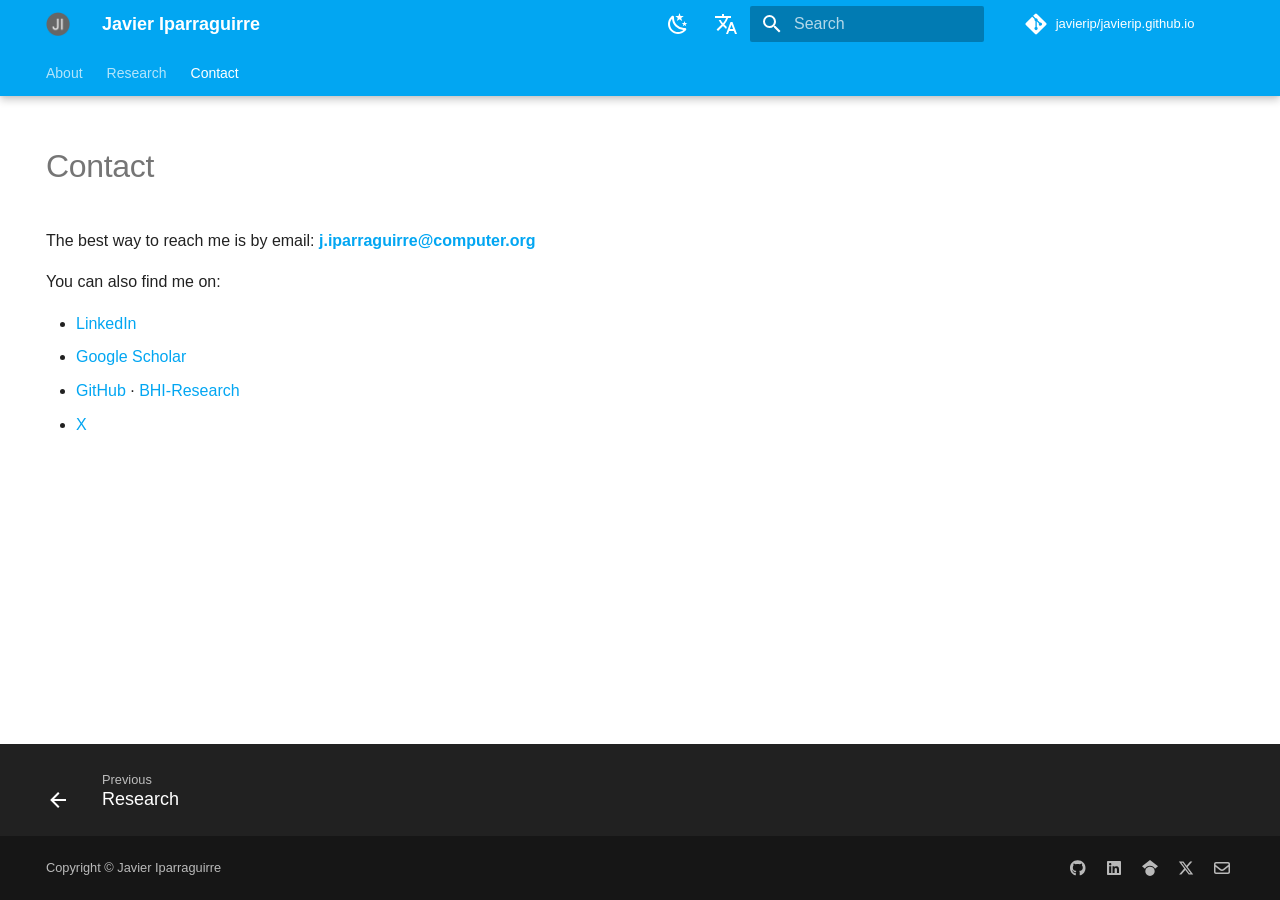
==== commit 0f065cef: "Deployed b18eea0 with MkDocs version: 1.6.1" ====
--- a/contact/index.html
+++ b/contact/index.html
@@ -6,7 +6,7 @@
       <meta charset="utf-8">
       <meta name="viewport" content="width=device-width,initial-scale=1">
       
-        <meta name="description" content="Director of Machine Learning | PhD & Fulbright Scholar | Computer Vision & Unsupervised Learning">
+        <meta name="description" content="Director of Machine Learning | Video & Multimodal AI | PhD · Fulbright Scholar">
       
       
       
@@ -18,7 +18,7 @@
       
       
       <link rel="icon" href="../images/favicon.ico">
-      <meta name="generator" content="mkdocs-1.6.1, mkdocs-material-9.6.23">
+      <meta name="generator" content="mkdocs-1.6.1, mkdocs-material-9.5.44">
     
     
       
@@ -26,7 +26,7 @@
       
     
     
-      <link rel="stylesheet" href="../assets/stylesheets/main.84d31ad4.min.css">
+      <link rel="stylesheet" href="../assets/stylesheets/main.0253249f.min.css">
       
         
         <link rel="stylesheet" href="../assets/stylesheets/palette.06af60db.min.css">
@@ -98,7 +98,7 @@
 
   
 
-<header class="md-header md-header--shadow" data-md-component="header">
+<header class="md-header md-header--shadow md-header--lifted" data-md-component="header">
   <nav class="md-header__inner md-grid" aria-label="Header">
     <a href=".." title="Javier Iparraguirre" class="md-header__button md-logo" aria-label="Javier Iparraguirre" data-md-component="logo">
       
@@ -156,14 +156,38 @@
       <script>var palette=__md_get("__palette");if(palette&&palette.color){if("(prefers-color-scheme)"===palette.color.media){var media=matchMedia("(prefers-color-scheme: light)"),input=document.querySelector(media.matches?"[data-md-color-media='(prefers-color-scheme: light)']":"[data-md-color-media='(prefers-color-scheme: dark)']");palette.color.media=input.getAttribute("data-md-color-media"),palette.color.scheme=input.getAttribute("data-md-color-scheme"),palette.color.primary=input.getAttribute("data-md-color-primary"),palette.color.accent=input.getAttribute("data-md-color-accent")}for(var[key,value]of Object.entries(palette.color))document.body.setAttribute("data-md-color-"+key,value)}</script>
     
     
-    
-      
-      
-        <label class="md-header__button md-icon" for="__search">
-          
-          <svg xmlns="http://www.w3.org/2000/svg" viewBox="0 0 24 24"><path d="M9.5 3A6.5 6.5 0 0 1 16 9.5c0 1.61-.59 3.09-1.56 4.23l.27.27h.79l5 5-1.5 1.5-5-5v-.79l-.27-.27A6.52 6.52 0 0 1 9.5 16 6.5 6.5 0 0 1 3 9.5 6.5 6.5 0 0 1 9.5 3m0 2C7 5 5 7 5 9.5S7 14 9.5 14 14 12 14 9.5 12 5 9.5 5"/></svg>
-        </label>
-        <div class="md-search" data-md-component="search" role="dialog">
+      <div class="md-header__option">
+  <div class="md-select">
+    
+    <button class="md-header__button md-icon" aria-label="Select language">
+      <svg xmlns="http://www.w3.org/2000/svg" viewBox="0 0 24 24"><path d="m12.87 15.07-2.54-2.51.03-.03A17.5 17.5 0 0 0 14.07 6H17V4h-7V2H8v2H1v2h11.17C11.5 7.92 10.44 9.75 9 11.35 8.07 10.32 7.3 9.19 6.69 8h-2c.73 1.63 1.73 3.17 2.98 4.56l-5.09 5.02L4 19l5-5 3.11 3.11zM18.5 10h-2L12 22h2l1.12-3h4.75L21 22h2zm-2.62 7 1.62-4.33L19.12 17z"/></svg>
+    </button>
+    <div class="md-select__inner">
+      <ul class="md-select__list">
+        
+          <li class="md-select__item">
+            <a href="./" hreflang="en" class="md-select__link">
+              English
+            </a>
+          </li>
+        
+          <li class="md-select__item">
+            <a href="../es/contact/" hreflang="es" class="md-select__link">
+              Español
+            </a>
+          </li>
+        
+      </ul>
+    </div>
+  </div>
+</div>
+    
+    
+      <label class="md-header__button md-icon" for="__search">
+        
+        <svg xmlns="http://www.w3.org/2000/svg" viewBox="0 0 24 24"><path d="M9.5 3A6.5 6.5 0 0 1 16 9.5c0 1.61-.59 3.09-1.56 4.23l.27.27h.79l5 5-1.5 1.5-5-5v-.79l-.27-.27A6.52 6.52 0 0 1 9.5 16 6.5 6.5 0 0 1 3 9.5 6.5 6.5 0 0 1 9.5 3m0 2C7 5 5 7 5 9.5S7 14 9.5 14 14 12 14 9.5 12 5 9.5 5"/></svg>
+      </label>
+      <div class="md-search" data-md-component="search" role="dialog">
   <label class="md-search__overlay" for="__search"></label>
   <div class="md-search__inner" role="search">
     <form class="md-search__form" name="search">
@@ -197,14 +221,13 @@
     </div>
   </div>
 </div>
-      
     
     
       <div class="md-header__source">
         <a href="https://github.com/javierip/javierip.github.io" title="Go to repository" class="md-source" data-md-component="source">
   <div class="md-source__icon md-icon">
     
-    <svg xmlns="http://www.w3.org/2000/svg" viewBox="0 0 448 512"><!--! Font Awesome Free 7.1.0 by @fontawesome - https://fontawesome.com License - https://fontawesome.com/license/free (Icons: CC BY 4.0, Fonts: SIL OFL 1.1, Code: MIT License) Copyright 2025 Fonticons, Inc.--><path d="M439.6 236.1 244 40.5c-5.4-5.5-12.8-8.5-20.4-8.5s-15 3-20.4 8.4L162.5 81l51.5 51.5c27.1-9.1 52.7 16.8 43.4 43.7l49.7 49.7c34.2-11.8 61.2 31 35.5 56.7-26.5 26.5-70.2-2.9-56-37.3L240.3 199v121.9c25.3 12.5 22.3 41.8 9.1 55-6.4 6.4-15.2 10.1-24.3 10.1s-17.8-3.6-24.3-10.1c-17.6-17.6-11.1-46.9 11.2-56v-123c-20.8-8.5-24.6-30.7-18.6-45L142.6 101 8.5 235.1C3 240.6 0 247.9 0 255.5s3 15 8.5 20.4l195.6 195.7c5.4 5.4 12.7 8.4 20.4 8.4s15-3 20.4-8.4l194.7-194.7c5.4-5.4 8.4-12.8 8.4-20.4s-3-15-8.4-20.4"/></svg>
+    <svg xmlns="http://www.w3.org/2000/svg" viewBox="0 0 448 512"><!--! Font Awesome Free 6.6.0 by @fontawesome - https://fontawesome.com License - https://fontawesome.com/license/free (Icons: CC BY 4.0, Fonts: SIL OFL 1.1, Code: MIT License) Copyright 2024 Fonticons, Inc.--><path d="M439.55 236.05 244 40.45a28.87 28.87 0 0 0-40.81 0l-40.66 40.63 51.52 51.52c27.06-9.14 52.68 16.77 43.39 43.68l49.66 49.66c34.23-11.8 61.18 31 35.47 56.69-26.49 26.49-70.21-2.87-56-37.34L240.22 199v121.85c25.3 12.54 22.26 41.85 9.08 55a34.34 34.34 0 0 1-48.55 0c-17.57-17.6-11.07-46.91 11.25-56v-123c-20.8-8.51-24.6-30.74-18.64-45L142.57 101 8.45 235.14a28.86 28.86 0 0 0 0 40.81l195.61 195.6a28.86 28.86 0 0 0 40.8 0l194.69-194.69a28.86 28.86 0 0 0 0-40.81"/></svg>
   </div>
   <div class="md-source__repository">
     javierip/javierip.github.io
@@ -214,13 +237,75 @@
     
   </nav>
   
+    
+      
+<nav class="md-tabs" aria-label="Tabs" data-md-component="tabs">
+  <div class="md-grid">
+    <ul class="md-tabs__list">
+      
+        
+  
+  
+  
+    <li class="md-tabs__item">
+      <a href=".." class="md-tabs__link">
+        
+  
+    
+  
+  About
+
+      </a>
+    </li>
+  
+
+      
+        
+  
+  
+  
+    <li class="md-tabs__item">
+      <a href="../projects/" class="md-tabs__link">
+        
+  
+    
+  
+  Research
+
+      </a>
+    </li>
+  
+
+      
+        
+  
+  
+    
+  
+  
+    <li class="md-tabs__item md-tabs__item--active">
+      <a href="./" class="md-tabs__link">
+        
+  
+    
+  
+  Contact
+
+      </a>
+    </li>
+  
+
+      
+    </ul>
+  </div>
+</nav>
+    
+  
 </header>
     
     <div class="md-container" data-md-component="container">
       
       
-        
-          
         
       
       <main class="md-main" data-md-component="main">
@@ -228,14 +313,18 @@
           
             
               
-              <div class="md-sidebar md-sidebar--primary" data-md-component="sidebar" data-md-type="navigation" >
+                
+              
+              <div class="md-sidebar md-sidebar--primary" data-md-component="sidebar" data-md-type="navigation" hidden>
                 <div class="md-sidebar__scrollwrap">
                   <div class="md-sidebar__inner">
                     
 
 
-
-<nav class="md-nav md-nav--primary" aria-label="Navigation" data-md-level="0">
+  
+
+
+<nav class="md-nav md-nav--primary md-nav--lifted" aria-label="Navigation" data-md-level="0">
   <label class="md-nav__title" for="__drawer">
     <a href=".." title="Javier Iparraguirre" class="md-nav__button md-logo" aria-label="Javier Iparraguirre" data-md-component="logo">
       
@@ -249,7 +338,7 @@
       <a href="https://github.com/javierip/javierip.github.io" title="Go to repository" class="md-source" data-md-component="source">
   <div class="md-source__icon md-icon">
     
-    <svg xmlns="http://www.w3.org/2000/svg" viewBox="0 0 448 512"><!--! Font Awesome Free 7.1.0 by @fontawesome - https://fontawesome.com License - https://fontawesome.com/license/free (Icons: CC BY 4.0, Fonts: SIL OFL 1.1, Code: MIT License) Copyright 2025 Fonticons, Inc.--><path d="M439.6 236.1 244 40.5c-5.4-5.5-12.8-8.5-20.4-8.5s-15 3-20.4 8.4L162.5 81l51.5 51.5c27.1-9.1 52.7 16.8 43.4 43.7l49.7 49.7c34.2-11.8 61.2 31 35.5 56.7-26.5 26.5-70.2-2.9-56-37.3L240.3 199v121.9c25.3 12.5 22.3 41.8 9.1 55-6.4 6.4-15.2 10.1-24.3 10.1s-17.8-3.6-24.3-10.1c-17.6-17.6-11.1-46.9 11.2-56v-123c-20.8-8.5-24.6-30.7-18.6-45L142.6 101 8.5 235.1C3 240.6 0 247.9 0 255.5s3 15 8.5 20.4l195.6 195.7c5.4 5.4 12.7 8.4 20.4 8.4s15-3 20.4-8.4l194.7-194.7c5.4-5.4 8.4-12.8 8.4-20.4s-3-15-8.4-20.4"/></svg>
+    <svg xmlns="http://www.w3.org/2000/svg" viewBox="0 0 448 512"><!--! Font Awesome Free 6.6.0 by @fontawesome - https://fontawesome.com License - https://fontawesome.com/license/free (Icons: CC BY 4.0, Fonts: SIL OFL 1.1, Code: MIT License) Copyright 2024 Fonticons, Inc.--><path d="M439.55 236.05 244 40.45a28.87 28.87 0 0 0-40.81 0l-40.66 40.63 51.52 51.52c27.06-9.14 52.68 16.77 43.39 43.68l49.66 49.66c34.23-11.8 61.18 31 35.47 56.69-26.49 26.49-70.21-2.87-56-37.34L240.22 199v121.85c25.3 12.54 22.26 41.85 9.08 55a34.34 34.34 0 0 1-48.55 0c-17.57-17.6-11.07-46.91 11.25-56v-123c-20.8-8.51-24.6-30.74-18.64-45L142.57 101 8.45 235.14a28.86 28.86 0 0 0 0 40.81l195.61 195.6a28.86 28.86 0 0 0 40.8 0l194.69-194.69a28.86 28.86 0 0 0 0-40.81"/></svg>
   </div>
   <div class="md-source__repository">
     javierip/javierip.github.io
@@ -269,10 +358,8 @@
       <a href=".." class="md-nav__link">
         
   
-  
   <span class="md-ellipsis">
     About
-    
   </span>
   
 
@@ -291,10 +378,8 @@
       <a href="../projects/" class="md-nav__link">
         
   
-  
   <span class="md-ellipsis">
-    Projects
-    
+    Research
   </span>
   
 
@@ -322,10 +407,8 @@
       <a href="./" class="md-nav__link md-nav__link--active">
         
   
-  
   <span class="md-ellipsis">
     Contact
-    
   </span>
   
 
@@ -343,7 +426,9 @@
             
             
               
-              <div class="md-sidebar md-sidebar--secondary" data-md-component="sidebar" data-md-type="toc" >
+                
+              
+              <div class="md-sidebar md-sidebar--secondary" data-md-component="sidebar" data-md-type="toc" hidden>
                 <div class="md-sidebar__scrollwrap">
                   <div class="md-sidebar__inner">
                     
@@ -367,19 +452,18 @@
                 
                   
 
-
   
   
 
 
 <h1 id="contact">Contact<a class="headerlink" href="#contact" title="Permanent link">&para;</a></h1>
-<p>Ways to contact me:</p>
+<p>The best way to reach me is by email: <strong><a href="mailto:j.iparraguirre@computer.org">j.iparraguirre@computer.org</a></strong></p>
+<p>You can also find me on:</p>
 <ul>
-<li>E-mail address: <strong><a href="&#109;&#97;&#105;&#108;&#116;&#111;&#58;&#106;&#46;&#105;&#112;&#97;&#114;&#114;&#97;&#103;&#117;&#105;&#114;&#114;&#101;&#64;&#99;&#111;&#109;&#112;&#117;&#116;&#101;&#114;&#46;&#111;&#114;&#103;">&#106;&#46;&#105;&#112;&#97;&#114;&#114;&#97;&#103;&#117;&#105;&#114;&#114;&#101;&#64;&#99;&#111;&#109;&#112;&#117;&#116;&#101;&#114;&#46;&#111;&#114;&#103;</a></strong></li>
-<li><a href="https://www.linkedin.com/in/jiparraguirre/">LinkedIn profile</a></li>
-<li><a href="https://scholar.google.com.ar/citations?hl=en&amp;user=PNNFrAQAAAAJ&amp;view_op=list_works&amp;sortby=pubdate">Google Scholar profile</a></li>
-<li><a href="https://github.com/javierip">GitHub profile</a></li>
-<li><a href="https://twitter.com/javieripa">X (or Twitter) profile</a></li>
+<li><a href="https://www.linkedin.com/in/jiparraguirre/" target="_blank">LinkedIn</a></li>
+<li><a href="https://scholar.google.com/citations?user=PNNFrAQAAAAJ&amp;hl=en&amp;view_op=list_works&amp;sortby=pubdate" target="_blank">Google Scholar</a></li>
+<li><a href="https://github.com/javierip" target="_blank">GitHub</a> · <a href="https://github.com/BHI-Research" target="_blank">BHI-Research</a></li>
+<li><a href="https://x.com/javieripa" target="_blank">X</a></li>
 </ul>
 
 
@@ -388,10 +472,15 @@
 
 
 
-
-
-  
-
+  
+  
+
+
+
+  
+
+
+  
 
 
 
@@ -413,6 +502,32 @@
       
         <footer class="md-footer">
   
+    
+      
+        
+      
+      <nav class="md-footer__inner md-grid" aria-label="Footer" >
+        
+          
+          <a href="../projects/" class="md-footer__link md-footer__link--prev" aria-label="Previous: Research">
+            <div class="md-footer__button md-icon">
+              
+              <svg xmlns="http://www.w3.org/2000/svg" viewBox="0 0 24 24"><path d="M20 11v2H8l5.5 5.5-1.42 1.42L4.16 12l7.92-7.92L13.5 5.5 8 11z"/></svg>
+            </div>
+            <div class="md-footer__title">
+              <span class="md-footer__direction">
+                Previous
+              </span>
+              <div class="md-ellipsis">
+                Research
+              </div>
+            </div>
+          </a>
+        
+        
+      </nav>
+    
+  
   <div class="md-footer-meta md-typeset">
     <div class="md-footer-meta__inner md-grid">
       <div class="md-copyright">
@@ -424,39 +539,46 @@
   
 </div>
       
-        
-<div class="md-social">
-  
-    
-    
-    
-    
-    <a href="https://github.com/javierip" target="_blank" rel="noopener" title="Javier at GitHub" class="md-social__link">
-      <svg xmlns="http://www.w3.org/2000/svg" viewBox="0 0 512 512"><!--! Font Awesome Free 7.1.0 by @fontawesome - https://fontawesome.com License - https://fontawesome.com/license/free (Icons: CC BY 4.0, Fonts: SIL OFL 1.1, Code: MIT License) Copyright 2025 Fonticons, Inc.--><path d="M173.9 397.4c0 2-2.3 3.6-5.2 3.6-3.3.3-5.6-1.3-5.6-3.6 0-2 2.3-3.6 5.2-3.6 3-.3 5.6 1.3 5.6 3.6m-31.1-4.5c-.7 2 1.3 4.3 4.3 4.9 2.6 1 5.6 0 6.2-2s-1.3-4.3-4.3-5.2c-2.6-.7-5.5.3-6.2 2.3m44.2-1.7c-2.9.7-4.9 2.6-4.6 4.9.3 2 2.9 3.3 5.9 2.6 2.9-.7 4.9-2.6 4.6-4.6-.3-1.9-3-3.2-5.9-2.9M252.8 8C114.1 8 8 113.3 8 252c0 110.9 69.8 205.8 169.5 239.2 12.8 2.3 17.3-5.6 17.3-12.1 0-6.2-.3-40.4-.3-61.4 0 0-70 15-84.7-29.8 0 0-11.4-29.1-27.8-36.6 0 0-22.9-15.7 1.6-15.4 0 0 24.9 2 38.6 25.8 21.9 38.6 58.6 27.5 72.9 20.9 2.3-16 8.8-27.1 16-33.7-55.9-6.2-112.3-14.3-112.3-110.5 0-27.5 7.6-41.3 23.6-58.9-2.6-6.5-11.1-33.3 2.6-67.9 20.9-6.5 69 27 69 27 20-5.6 41.5-8.5 62.8-8.5s42.8 2.9 62.8 8.5c0 0 48.1-33.6 69-27 13.7 34.7 5.2 61.4 2.6 67.9 16 17.7 25.8 31.5 25.8 58.9 0 96.5-58.9 104.2-114.8 110.5 9.2 7.9 17 22.9 17 46.4 0 33.7-.3 75.4-.3 83.6 0 6.5 4.6 14.4 17.3 12.1C436.2 457.8 504 362.9 504 252 504 113.3 391.5 8 252.8 8M105.2 352.9c-1.3 1-1 3.3.7 5.2 1.6 1.6 3.9 2.3 5.2 1 1.3-1 1-3.3-.7-5.2-1.6-1.6-3.9-2.3-5.2-1m-10.8-8.1c-.7 1.3.3 2.9 2.3 3.9 1.6 1 3.6.7 4.3-.7.7-1.3-.3-2.9-2.3-3.9-2-.6-3.6-.3-4.3.7m32.4 35.6c-1.6 1.3-1 4.3 1.3 6.2 2.3 2.3 5.2 2.6 6.5 1 1.3-1.3.7-4.3-1.3-6.2-2.2-2.3-5.2-2.6-6.5-1m-11.4-14.7c-1.6 1-1.6 3.6 0 5.9s4.3 3.3 5.6 2.3c1.6-1.3 1.6-3.9 0-6.2-1.4-2.3-4-3.3-5.6-2"/></svg>
+        <div class="md-social">
+  
+    
+    
+    
+    
+    <a href="https://github.com/javierip" target="_blank" rel="noopener" title="Javier on GitHub" class="md-social__link">
+      <svg xmlns="http://www.w3.org/2000/svg" viewBox="0 0 496 512"><!--! Font Awesome Free 6.6.0 by @fontawesome - https://fontawesome.com License - https://fontawesome.com/license/free (Icons: CC BY 4.0, Fonts: SIL OFL 1.1, Code: MIT License) Copyright 2024 Fonticons, Inc.--><path d="M165.9 397.4c0 2-2.3 3.6-5.2 3.6-3.3.3-5.6-1.3-5.6-3.6 0-2 2.3-3.6 5.2-3.6 3-.3 5.6 1.3 5.6 3.6m-31.1-4.5c-.7 2 1.3 4.3 4.3 4.9 2.6 1 5.6 0 6.2-2s-1.3-4.3-4.3-5.2c-2.6-.7-5.5.3-6.2 2.3m44.2-1.7c-2.9.7-4.9 2.6-4.6 4.9.3 2 2.9 3.3 5.9 2.6 2.9-.7 4.9-2.6 4.6-4.6-.3-1.9-3-3.2-5.9-2.9M244.8 8C106.1 8 0 113.3 0 252c0 110.9 69.8 205.8 169.5 239.2 12.8 2.3 17.3-5.6 17.3-12.1 0-6.2-.3-40.4-.3-61.4 0 0-70 15-84.7-29.8 0 0-11.4-29.1-27.8-36.6 0 0-22.9-15.7 1.6-15.4 0 0 24.9 2 38.6 25.8 21.9 38.6 58.6 27.5 72.9 20.9 2.3-16 8.8-27.1 16-33.7-55.9-6.2-112.3-14.3-112.3-110.5 0-27.5 7.6-41.3 23.6-58.9-2.6-6.5-11.1-33.3 2.6-67.9 20.9-6.5 69 27 69 27 20-5.6 41.5-8.5 62.8-8.5s42.8 2.9 62.8 8.5c0 0 48.1-33.6 69-27 13.7 34.7 5.2 61.4 2.6 67.9 16 17.7 25.8 31.5 25.8 58.9 0 96.5-58.9 104.2-114.8 110.5 9.2 7.9 17 22.9 17 46.4 0 33.7-.3 75.4-.3 83.6 0 6.5 4.6 14.4 17.3 12.1C428.2 457.8 496 362.9 496 252 496 113.3 383.5 8 244.8 8M97.2 352.9c-1.3 1-1 3.3.7 5.2 1.6 1.6 3.9 2.3 5.2 1 1.3-1 1-3.3-.7-5.2-1.6-1.6-3.9-2.3-5.2-1m-10.8-8.1c-.7 1.3.3 2.9 2.3 3.9 1.6 1 3.6.7 4.3-.7.7-1.3-.3-2.9-2.3-3.9-2-.6-3.6-.3-4.3.7m32.4 35.6c-1.6 1.3-1 4.3 1.3 6.2 2.3 2.3 5.2 2.6 6.5 1 1.3-1.3.7-4.3-1.3-6.2-2.2-2.3-5.2-2.6-6.5-1m-11.4-14.7c-1.6 1-1.6 3.6 0 5.9s4.3 3.3 5.6 2.3c1.6-1.3 1.6-3.9 0-6.2-1.4-2.3-4-3.3-5.6-2"/></svg>
     </a>
   
     
     
     
     
-    <a href="https://twitter.com/javieripa" target="_blank" rel="noopener" title="Javier at X" class="md-social__link">
-      <svg xmlns="http://www.w3.org/2000/svg" viewBox="0 0 448 512"><!--! Font Awesome Free 7.1.0 by @fontawesome - https://fontawesome.com License - https://fontawesome.com/license/free (Icons: CC BY 4.0, Fonts: SIL OFL 1.1, Code: MIT License) Copyright 2025 Fonticons, Inc.--><path d="M357.2 48h70.6L273.6 224.2 455 464H313L201.7 318.6 74.5 464H3.8l164.9-188.5L-5.2 48h145.6l100.5 132.9zm-24.8 373.8h39.1L119.1 88h-42z"/></svg>
+    <a href="https://www.linkedin.com/in/jiparraguirre/" target="_blank" rel="noopener" title="Javier on LinkedIn" class="md-social__link">
+      <svg xmlns="http://www.w3.org/2000/svg" viewBox="0 0 448 512"><!--! Font Awesome Free 6.6.0 by @fontawesome - https://fontawesome.com License - https://fontawesome.com/license/free (Icons: CC BY 4.0, Fonts: SIL OFL 1.1, Code: MIT License) Copyright 2024 Fonticons, Inc.--><path d="M416 32H31.9C14.3 32 0 46.5 0 64.3v383.4C0 465.5 14.3 480 31.9 480H416c17.6 0 32-14.5 32-32.3V64.3c0-17.8-14.4-32.3-32-32.3M135.4 416H69V202.2h66.5V416zm-33.2-243c-21.3 0-38.5-17.3-38.5-38.5S80.9 96 102.2 96c21.2 0 38.5 17.3 38.5 38.5 0 21.3-17.2 38.5-38.5 38.5m282.1 243h-66.4V312c0-24.8-.5-56.7-34.5-56.7-34.6 0-39.9 27-39.9 54.9V416h-66.4V202.2h63.7v29.2h.9c8.9-16.8 30.6-34.5 62.9-34.5 67.2 0 79.7 44.3 79.7 101.9z"/></svg>
     </a>
   
     
     
     
     
-    <a href="https://www.linkedin.com/in/jiparraguirre/" target="_blank" rel="noopener" title="Javier at LinkedIn" class="md-social__link">
-      <svg xmlns="http://www.w3.org/2000/svg" viewBox="0 0 448 512"><!--! Font Awesome Free 7.1.0 by @fontawesome - https://fontawesome.com License - https://fontawesome.com/license/free (Icons: CC BY 4.0, Fonts: SIL OFL 1.1, Code: MIT License) Copyright 2025 Fonticons, Inc.--><path d="M416 32H31.9C14.3 32 0 46.5 0 64.3v383.4C0 465.5 14.3 480 31.9 480H416c17.6 0 32-14.5 32-32.3V64.3c0-17.8-14.4-32.3-32-32.3M135.4 416H69V202.2h66.5V416zM102.2 96a38.5 38.5 0 1 1 0 77 38.5 38.5 0 1 1 0-77m282.1 320h-66.4V312c0-24.8-.5-56.7-34.5-56.7-34.6 0-39.9 27-39.9 54.9V416h-66.4V202.2h63.7v29.2h.9c8.9-16.8 30.6-34.5 62.9-34.5 67.2 0 79.7 44.3 79.7 101.9z"/></svg>
+    <a href="https://scholar.google.com/citations?user=PNNFrAQAAAAJ&hl=en&view_op=list_works&sortby=pubdate" target="_blank" rel="noopener" title="Javier on Google Scholar" class="md-social__link">
+      <svg xmlns="http://www.w3.org/2000/svg" viewBox="0 0 512 512"><!--! Font Awesome Free 6.6.0 by @fontawesome - https://fontawesome.com License - https://fontawesome.com/license/free (Icons: CC BY 4.0, Fonts: SIL OFL 1.1, Code: MIT License) Copyright 2024 Fonticons, Inc.--><path d="M390.9 298.5s0 .1.1.1c9.2 19.4 14.4 41.1 14.4 64C405.3 445.1 338.5 512 256 512s-149.3-66.9-149.3-149.3c0-22.9 5.2-44.6 14.4-64 1.7-3.6 3.6-7.2 5.6-10.7q6.6-11.4 15-21.3c27.4-32.6 68.5-53.3 114.4-53.3 33.6 0 64.6 11.1 89.6 29.9 9.1 6.9 17.4 14.7 24.8 23.5 5.6 6.6 10.6 13.8 15 21.3 2 3.4 3.8 7 5.5 10.5zm26.4-18.8c-30.1-58.4-91-98.4-161.3-98.4s-131.2 40-161.3 98.4L0 202.7 256 0l256 202.7-94.7 77.1z"/></svg>
     </a>
   
     
     
     
     
+    <a href="https://x.com/javieripa" target="_blank" rel="noopener" title="Javier on X" class="md-social__link">
+      <svg xmlns="http://www.w3.org/2000/svg" viewBox="0 0 512 512"><!--! Font Awesome Free 6.6.0 by @fontawesome - https://fontawesome.com License - https://fontawesome.com/license/free (Icons: CC BY 4.0, Fonts: SIL OFL 1.1, Code: MIT License) Copyright 2024 Fonticons, Inc.--><path d="M389.2 48h70.6L305.6 224.2 487 464H345L233.7 318.6 106.5 464H35.8l164.9-188.5L26.8 48h145.6l100.5 132.9zm-24.8 373.8h39.1L151.1 88h-42z"/></svg>
+    </a>
+  
+    
+    
+    
+    
     <a href="mailto:j.iparraguirre@computer.org" target="_blank" rel="noopener" title="Email Javier" class="md-social__link">
-      <svg xmlns="http://www.w3.org/2000/svg" viewBox="0 0 512 512"><!--! Font Awesome Free 7.1.0 by @fontawesome - https://fontawesome.com License - https://fontawesome.com/license/free (Icons: CC BY 4.0, Fonts: SIL OFL 1.1, Code: MIT License) Copyright 2025 Fonticons, Inc.--><path d="M61.4 64C27.5 64 0 91.5 0 125.4c0 .9 0 1.7.1 2.6H0v256c0 35.3 28.7 64 64 64h384c35.3 0 64-28.7 64-64V128h-.1c0-.9.1-1.7.1-2.6 0-33.9-27.5-61.4-61.4-61.4zM464 192.3V384c0 8.8-7.2 16-16 16H64c-8.8 0-16-7.2-16-16V192.3l154.8 117.4c31.4 23.9 74.9 23.9 106.4 0zM48 125.4c0-7.4 6-13.4 13.4-13.4h389.2c7.4 0 13.4 6 13.4 13.4 0 4.2-2 8.2-5.3 10.7L280.2 271.5c-14.3 10.8-34.1 10.8-48.4 0L53.3 136.1c-3.3-2.5-5.3-6.5-5.3-10.7"/></svg>
+      <svg xmlns="http://www.w3.org/2000/svg" viewBox="0 0 512 512"><!--! Font Awesome Free 6.6.0 by @fontawesome - https://fontawesome.com License - https://fontawesome.com/license/free (Icons: CC BY 4.0, Fonts: SIL OFL 1.1, Code: MIT License) Copyright 2024 Fonticons, Inc.--><path d="M64 112c-8.8 0-16 7.2-16 16v22.1l172.5 141.6c20.7 17 50.4 17 71.1 0L464 150.1V128c0-8.8-7.2-16-16-16zM48 212.2V384c0 8.8 7.2 16 16 16h384c8.8 0 16-7.2 16-16V212.2L322 328.8c-38.4 31.5-93.7 31.5-132 0zM0 128c0-35.3 28.7-64 64-64h384c35.3 0 64 28.7 64 64v256c0 35.3-28.7 64-64 64H64c-35.3 0-64-28.7-64-64z"/></svg>
     </a>
   
 </div>
@@ -471,12 +593,10 @@
     </div>
     
     
-    
-      
-      <script id="__config" type="application/json">{"base": "..", "features": ["navigation.instant", "navigation.top", "search.highlight", "search.suggest", "content.tooltips"], "search": "../assets/javascripts/workers/search.973d3a69.min.js", "tags": null, "translations": {"clipboard.copied": "Copied to clipboard", "clipboard.copy": "Copy to clipboard", "search.result.more.one": "1 more on this page", "search.result.more.other": "# more on this page", "search.result.none": "No matching documents", "search.result.one": "1 matching document", "search.result.other": "# matching documents", "search.result.placeholder": "Type to start searching", "search.result.term.missing": "Missing", "select.version": "Select version"}, "version": null}</script>
-    
-    
-      <script src="../assets/javascripts/bundle.f55a23d4.min.js"></script>
+    <script id="__config" type="application/json">{"base": "..", "features": ["navigation.tabs", "navigation.tabs.sticky", "navigation.footer", "toc.follow", "navigation.top", "search.highlight", "search.suggest", "content.tooltips"], "search": "../assets/javascripts/workers/search.6ce7567c.min.js", "translations": {"clipboard.copied": "Copied to clipboard", "clipboard.copy": "Copy to clipboard", "search.result.more.one": "1 more on this page", "search.result.more.other": "# more on this page", "search.result.none": "No matching documents", "search.result.one": "1 matching document", "search.result.other": "# matching documents", "search.result.placeholder": "Type to start searching", "search.result.term.missing": "Missing", "select.version": "Select version"}}</script>
+    
+    
+      <script src="../assets/javascripts/bundle.83f73b43.min.js"></script>
       
     
   </body>
--- a/assets/stylesheets/main.0253249f.min.css
+++ b/assets/stylesheets/main.0253249f.min.css
@@ -0,0 +1 @@
+@charset "UTF-8";html{-webkit-text-size-adjust:none;-moz-text-size-adjust:none;text-size-adjust:none;box-sizing:border-box}*,:after,:before{box-sizing:inherit}@media (prefers-reduced-motion){*,:after,:before{transition:none!important}}body{margin:0}a,button,input,label{-webkit-tap-highlight-color:transparent}a{color:inherit;text-decoration:none}hr{border:0;box-sizing:initial;display:block;height:.05rem;overflow:visible;padding:0}small{font-size:80%}sub,sup{line-height:1em}img{border-style:none}table{border-collapse:initial;border-spacing:0}td,th{font-weight:400;vertical-align:top}button{background:#0000;border:0;font-family:inherit;font-size:inherit;margin:0;padding:0}input{border:0;outline:none}:root{--md-primary-fg-color:#4051b5;--md-primary-fg-color--light:#5d6cc0;--md-primary-fg-color--dark:#303fa1;--md-primary-bg-color:#fff;--md-primary-bg-color--light:#ffffffb3;--md-accent-fg-color:#526cfe;--md-accent-fg-color--transparent:#526cfe1a;--md-accent-bg-color:#fff;--md-accent-bg-color--light:#ffffffb3}[data-md-color-scheme=default]{color-scheme:light}[data-md-color-scheme=default] img[src$="#gh-dark-mode-only"],[data-md-color-scheme=default] img[src$="#only-dark"]{display:none}:root,[data-md-color-scheme=default]{--md-hue:225deg;--md-default-fg-color:#000000de;--md-default-fg-color--light:#0000008a;--md-default-fg-color--lighter:#00000052;--md-default-fg-color--lightest:#00000012;--md-default-bg-color:#fff;--md-default-bg-color--light:#ffffffb3;--md-default-bg-color--lighter:#ffffff4d;--md-default-bg-color--lightest:#ffffff1f;--md-code-fg-color:#36464e;--md-code-bg-color:#f5f5f5;--md-code-hl-color:#4287ff;--md-code-hl-color--light:#4287ff1a;--md-code-hl-number-color:#d52a2a;--md-code-hl-special-color:#db1457;--md-code-hl-function-color:#a846b9;--md-code-hl-constant-color:#6e59d9;--md-code-hl-keyword-color:#3f6ec6;--md-code-hl-string-color:#1c7d4d;--md-code-hl-name-color:var(--md-code-fg-color);--md-code-hl-operator-color:var(--md-default-fg-color--light);--md-code-hl-punctuation-color:var(--md-default-fg-color--light);--md-code-hl-comment-color:var(--md-default-fg-color--light);--md-code-hl-generic-color:var(--md-default-fg-color--light);--md-code-hl-variable-color:var(--md-default-fg-color--light);--md-typeset-color:var(--md-default-fg-color);--md-typeset-a-color:var(--md-primary-fg-color);--md-typeset-del-color:#f5503d26;--md-typeset-ins-color:#0bd57026;--md-typeset-kbd-color:#fafafa;--md-typeset-kbd-accent-color:#fff;--md-typeset-kbd-border-color:#b8b8b8;--md-typeset-mark-color:#ffff0080;--md-typeset-table-color:#0000001f;--md-typeset-table-color--light:rgba(0,0,0,.035);--md-admonition-fg-color:var(--md-default-fg-color);--md-admonition-bg-color:var(--md-default-bg-color);--md-warning-fg-color:#000000de;--md-warning-bg-color:#ff9;--md-footer-fg-color:#fff;--md-footer-fg-color--light:#ffffffb3;--md-footer-fg-color--lighter:#ffffff73;--md-footer-bg-color:#000000de;--md-footer-bg-color--dark:#00000052;--md-shadow-z1:0 0.2rem 0.5rem #0000000d,0 0 0.05rem #0000001a;--md-shadow-z2:0 0.2rem 0.5rem #0000001a,0 0 0.05rem #00000040;--md-shadow-z3:0 0.2rem 0.5rem #0003,0 0 0.05rem #00000059}.md-icon svg{fill:currentcolor;display:block;height:1.2rem;width:1.2rem}body{-webkit-font-smoothing:antialiased;-moz-osx-font-smoothing:grayscale;--md-text-font-family:var(--md-text-font,_),-apple-system,BlinkMacSystemFont,Helvetica,Arial,sans-serif;--md-code-font-family:var(--md-code-font,_),SFMono-Regular,Consolas,Menlo,monospace}aside,body,input{font-feature-settings:"kern","liga";color:var(--md-typeset-color);font-family:var(--md-text-font-family)}code,kbd,pre{font-feature-settings:"kern";font-family:var(--md-code-font-family)}:root{--md-typeset-table-sort-icon:url('data:image/svg+xml;charset=utf-8,<svg xmlns="http://www.w3.org/2000/svg" viewBox="0 0 24 24"><path d="m18 21-4-4h3V7h-3l4-4 4 4h-3v10h3M2 19v-2h10v2M2 13v-2h7v2M2 7V5h4v2z"/></svg>');--md-typeset-table-sort-icon--asc:url('data:image/svg+xml;charset=utf-8,<svg xmlns="http://www.w3.org/2000/svg" viewBox="0 0 24 24"><path d="M19 17h3l-4 4-4-4h3V3h2M2 17h10v2H2M6 5v2H2V5m0 6h7v2H2z"/></svg>');--md-typeset-table-sort-icon--desc:url('data:image/svg+xml;charset=utf-8,<svg xmlns="http://www.w3.org/2000/svg" viewBox="0 0 24 24"><path d="M19 7h3l-4-4-4 4h3v14h2M2 17h10v2H2M6 5v2H2V5m0 6h7v2H2z"/></svg>')}.md-typeset{-webkit-print-color-adjust:exact;color-adjust:exact;font-size:.8rem;line-height:1.6}@media print{.md-typeset{font-size:.68rem}}.md-typeset blockquote,.md-typeset dl,.md-typeset figure,.md-typeset ol,.md-typeset pre,.md-typeset ul{margin-bottom:1em;margin-top:1em}.md-typeset h1{color:var(--md-default-fg-color--light);font-size:2em;line-height:1.3;margin:0 0 1.25em}.md-typeset h1,.md-typeset h2{font-weight:300;letter-spacing:-.01em}.md-typeset h2{font-size:1.5625em;line-height:1.4;margin:1.6em 0 .64em}.md-typeset h3{font-size:1.25em;font-weight:400;letter-spacing:-.01em;line-height:1.5;margin:1.6em 0 .8em}.md-typeset h2+h3{margin-top:.8em}.md-typeset h4{font-weight:700;letter-spacing:-.01em;margin:1em 0}.md-typeset h5,.md-typeset h6{color:var(--md-default-fg-color--light);font-size:.8em;font-weight:700;letter-spacing:-.01em;margin:1.25em 0}.md-typeset h5{text-transform:uppercase}.md-typeset hr{border-bottom:.05rem solid var(--md-default-fg-color--lightest);display:flow-root;margin:1.5em 0}.md-typeset a{color:var(--md-typeset-a-color);word-break:break-word}.md-typeset a,.md-typeset a:before{transition:color 125ms}.md-typeset a:focus,.md-typeset a:hover{color:var(--md-accent-fg-color)}.md-typeset a:focus code,.md-typeset a:hover code{background-color:var(--md-accent-fg-color--transparent)}.md-typeset a code{color:currentcolor;transition:background-color 125ms}.md-typeset a.focus-visible{outline-color:var(--md-accent-fg-color);outline-offset:.2rem}.md-typeset code,.md-typeset kbd,.md-typeset pre{color:var(--md-code-fg-color);direction:ltr;font-variant-ligatures:none}@media print{.md-typeset code,.md-typeset kbd,.md-typeset pre{white-space:pre-wrap}}.md-typeset code{background-color:var(--md-code-bg-color);border-radius:.1rem;-webkit-box-decoration-break:clone;box-decoration-break:clone;font-size:.85em;padding:0 .2941176471em;word-break:break-word}.md-typeset code:not(.focus-visible){-webkit-tap-highlight-color:transparent;outline:none}.md-typeset pre{display:flow-root;line-height:1.4;position:relative}.md-typeset pre>code{-webkit-box-decoration-break:slice;box-decoration-break:slice;box-shadow:none;display:block;margin:0;outline-color:var(--md-accent-fg-color);overflow:auto;padding:.7720588235em 1.1764705882em;scrollbar-color:var(--md-default-fg-color--lighter) #0000;scrollbar-width:thin;touch-action:auto;word-break:normal}.md-typeset pre>code:hover{scrollbar-color:var(--md-accent-fg-color) #0000}.md-typeset pre>code::-webkit-scrollbar{height:.2rem;width:.2rem}.md-typeset pre>code::-webkit-scrollbar-thumb{background-color:var(--md-default-fg-color--lighter)}.md-typeset pre>code::-webkit-scrollbar-thumb:hover{background-color:var(--md-accent-fg-color)}.md-typeset kbd{background-color:var(--md-typeset-kbd-color);border-radius:.1rem;box-shadow:0 .1rem 0 .05rem var(--md-typeset-kbd-border-color),0 .1rem 0 var(--md-typeset-kbd-border-color),0 -.1rem .2rem var(--md-typeset-kbd-accent-color) inset;color:var(--md-default-fg-color);display:inline-block;font-size:.75em;padding:0 .6666666667em;vertical-align:text-top;word-break:break-word}.md-typeset mark{background-color:var(--md-typeset-mark-color);-webkit-box-decoration-break:clone;box-decoration-break:clone;color:inherit;word-break:break-word}.md-typeset abbr{border-bottom:.05rem dotted var(--md-default-fg-color--light);cursor:help;text-decoration:none}.md-typeset small{opacity:.75}[dir=ltr] .md-typeset sub,[dir=ltr] .md-typeset sup{margin-left:.078125em}[dir=rtl] .md-typeset sub,[dir=rtl] .md-typeset sup{margin-right:.078125em}[dir=ltr] .md-typeset blockquote{padding-left:.6rem}[dir=rtl] .md-typeset blockquote{padding-right:.6rem}[dir=ltr] .md-typeset blockquote{border-left:.2rem solid var(--md-default-fg-color--lighter)}[dir=rtl] .md-typeset blockquote{border-right:.2rem solid var(--md-default-fg-color--lighter)}.md-typeset blockquote{color:var(--md-default-fg-color--light);margin-left:0;margin-right:0}.md-typeset ul{list-style-type:disc}.md-typeset ul[type]{list-style-type:revert-layer}[dir=ltr] .md-typeset ol,[dir=ltr] .md-typeset ul{margin-left:.625em}[dir=rtl] .md-typeset ol,[dir=rtl] .md-typeset ul{margin-right:.625em}.md-typeset ol,.md-typeset ul{padding:0}.md-typeset ol:not([hidden]),.md-typeset ul:not([hidden]){display:flow-root}.md-typeset ol ol,.md-typeset ul ol{list-style-type:lower-alpha}.md-typeset ol ol ol,.md-typeset ul ol ol{list-style-type:lower-roman}.md-typeset ol ol ol ol,.md-typeset ul ol ol ol{list-style-type:upper-alpha}.md-typeset ol ol ol ol ol,.md-typeset ul ol ol ol ol{list-style-type:upper-roman}.md-typeset ol[type],.md-typeset ul[type]{list-style-type:revert-layer}[dir=ltr] .md-typeset ol li,[dir=ltr] .md-typeset ul li{margin-left:1.25em}[dir=rtl] .md-typeset ol li,[dir=rtl] .md-typeset ul li{margin-right:1.25em}.md-typeset ol li,.md-typeset ul li{margin-bottom:.5em}.md-typeset ol li blockquote,.md-typeset ol li p,.md-typeset ul li blockquote,.md-typeset ul li p{margin:.5em 0}.md-typeset ol li:last-child,.md-typeset ul li:last-child{margin-bottom:0}[dir=ltr] .md-typeset ol li ol,[dir=ltr] .md-typeset ol li ul,[dir=ltr] .md-typeset ul li ol,[dir=ltr] .md-typeset ul li ul{margin-left:.625em}[dir=rtl] .md-typeset ol li ol,[dir=rtl] .md-typeset ol li ul,[dir=rtl] .md-typeset ul li ol,[dir=rtl] .md-typeset ul li ul{margin-right:.625em}.md-typeset ol li ol,.md-typeset ol li ul,.md-typeset ul li ol,.md-typeset ul li ul{margin-bottom:.5em;margin-top:.5em}[dir=ltr] .md-typeset dd{margin-left:1.875em}[dir=rtl] .md-typeset dd{margin-right:1.875em}.md-typeset dd{margin-bottom:1.5em;margin-top:1em}.md-typeset img,.md-typeset svg,.md-typeset video{height:auto;max-width:100%}.md-typeset img[align=left]{margin:1em 1em 1em 0}.md-typeset img[align=right]{margin:1em 0 1em 1em}.md-typeset img[align]:only-child{margin-top:0}.md-typeset figure{display:flow-root;margin:1em auto;max-width:100%;text-align:center;width:-moz-fit-content;width:fit-content}.md-typeset figure img{display:block;margin:0 auto}.md-typeset figcaption{font-style:italic;margin:1em auto;max-width:24rem}.md-typeset iframe{max-width:100%}.md-typeset table:not([class]){background-color:var(--md-default-bg-color);border:.05rem solid var(--md-typeset-table-color);border-radius:.1rem;display:inline-block;font-size:.64rem;max-width:100%;overflow:auto;touch-action:auto}@media print{.md-typeset table:not([class]){display:table}}.md-typeset table:not([class])+*{margin-top:1.5em}.md-typeset table:not([class]) td>:first-child,.md-typeset table:not([class]) th>:first-child{margin-top:0}.md-typeset table:not([class]) td>:last-child,.md-typeset table:not([class]) th>:last-child{margin-bottom:0}.md-typeset table:not([class]) td:not([align]),.md-typeset table:not([class]) th:not([align]){text-align:left}[dir=rtl] .md-typeset table:not([class]) td:not([align]),[dir=rtl] .md-typeset table:not([class]) th:not([align]){text-align:right}.md-typeset table:not([class]) th{font-weight:700;min-width:5rem;padding:.9375em 1.25em;vertical-align:top}.md-typeset table:not([class]) td{border-top:.05rem solid var(--md-typeset-table-color);padding:.9375em 1.25em;vertical-align:top}.md-typeset table:not([class]) tbody tr{transition:background-color 125ms}.md-typeset table:not([class]) tbody tr:hover{background-color:var(--md-typeset-table-color--light);box-shadow:0 .05rem 0 var(--md-default-bg-color) inset}.md-typeset table:not([class]) a{word-break:normal}.md-typeset table th[role=columnheader]{cursor:pointer}[dir=ltr] .md-typeset table th[role=columnheader]:after{margin-left:.5em}[dir=rtl] .md-typeset table th[role=columnheader]:after{margin-right:.5em}.md-typeset table th[role=columnheader]:after{content:"";display:inline-block;height:1.2em;-webkit-mask-image:var(--md-typeset-table-sort-icon);mask-image:var(--md-typeset-table-sort-icon);-webkit-mask-repeat:no-repeat;mask-repeat:no-repeat;-webkit-mask-size:contain;mask-size:contain;transition:background-color 125ms;vertical-align:text-bottom;width:1.2em}.md-typeset table th[role=columnheader]:hover:after{background-color:var(--md-default-fg-color--lighter)}.md-typeset table th[role=columnheader][aria-sort=ascending]:after{background-color:var(--md-default-fg-color--light);-webkit-mask-image:var(--md-typeset-table-sort-icon--asc);mask-image:var(--md-typeset-table-sort-icon--asc)}.md-typeset table th[role=columnheader][aria-sort=descending]:after{background-color:var(--md-default-fg-color--light);-webkit-mask-image:var(--md-typeset-table-sort-icon--desc);mask-image:var(--md-typeset-table-sort-icon--desc)}.md-typeset__scrollwrap{margin:1em -.8rem;overflow-x:auto;touch-action:auto}.md-typeset__table{display:inline-block;margin-bottom:.5em;padding:0 .8rem}@media print{.md-typeset__table{display:block}}html .md-typeset__table table{display:table;margin:0;overflow:hidden;width:100%}@media screen and (max-width:44.984375em){.md-content__inner>pre{margin:1em -.8rem}.md-content__inner>pre code{border-radius:0}}.md-typeset .md-author{border-radius:100%;display:block;flex-shrink:0;height:1.6rem;overflow:hidden;position:relative;transition:color 125ms,transform 125ms;width:1.6rem}.md-typeset .md-author img{display:block}.md-typeset .md-author--more{background:var(--md-default-fg-color--lightest);color:var(--md-default-fg-color--lighter);font-size:.6rem;font-weight:700;line-height:1.6rem;text-align:center}.md-typeset .md-author--long{height:2.4rem;width:2.4rem}.md-typeset a.md-author{transform:scale(1)}.md-typeset a.md-author img{border-radius:100%;filter:grayscale(100%) opacity(75%);transition:filter 125ms}.md-typeset a.md-author:focus,.md-typeset a.md-author:hover{transform:scale(1.1);z-index:1}.md-typeset a.md-author:focus img,.md-typeset a.md-author:hover img{filter:grayscale(0)}.md-banner{background-color:var(--md-footer-bg-color);color:var(--md-footer-fg-color);overflow:auto}@media print{.md-banner{display:none}}.md-banner--warning{background-color:var(--md-warning-bg-color);color:var(--md-warning-fg-color)}.md-banner__inner{font-size:.7rem;margin:.6rem auto;padding:0 .8rem}[dir=ltr] .md-banner__button{float:right}[dir=rtl] .md-banner__button{float:left}.md-banner__button{color:inherit;cursor:pointer;transition:opacity .25s}.no-js .md-banner__button{display:none}.md-banner__button:hover{opacity:.7}html{font-size:125%;height:100%;overflow-x:hidden}@media screen and (min-width:100em){html{font-size:137.5%}}@media screen and (min-width:125em){html{font-size:150%}}body{background-color:var(--md-default-bg-color);display:flex;flex-direction:column;font-size:.5rem;min-height:100%;position:relative;width:100%}@media print{body{display:block}}@media screen and (max-width:59.984375em){body[data-md-scrolllock]{position:fixed}}.md-grid{margin-left:auto;margin-right:auto;max-width:61rem}.md-container{display:flex;flex-direction:column;flex-grow:1}@media print{.md-container{display:block}}.md-main{flex-grow:1}.md-main__inner{display:flex;height:100%;margin-top:1.5rem}.md-ellipsis{overflow:hidden;text-overflow:ellipsis}.md-toggle{display:none}.md-option{height:0;opacity:0;position:absolute;width:0}.md-option:checked+label:not([hidden]){display:block}.md-option.focus-visible+label{outline-color:var(--md-accent-fg-color);outline-style:auto}.md-skip{background-color:var(--md-default-fg-color);border-radius:.1rem;color:var(--md-default-bg-color);font-size:.64rem;margin:.5rem;opacity:0;outline-color:var(--md-accent-fg-color);padding:.3rem .5rem;position:fixed;transform:translateY(.4rem);z-index:-1}.md-skip:focus{opacity:1;transform:translateY(0);transition:transform .25s cubic-bezier(.4,0,.2,1),opacity 175ms 75ms;z-index:10}@page{margin:25mm}:root{--md-clipboard-icon:url('data:image/svg+xml;charset=utf-8,<svg xmlns="http://www.w3.org/2000/svg" viewBox="0 0 24 24"><path d="M19 21H8V7h11m0-2H8a2 2 0 0 0-2 2v14a2 2 0 0 0 2 2h11a2 2 0 0 0 2-2V7a2 2 0 0 0-2-2m-3-4H4a2 2 0 0 0-2 2v14h2V3h12z"/></svg>')}.md-clipboard{border-radius:.1rem;color:var(--md-default-fg-color--lightest);cursor:pointer;height:1.5em;outline-color:var(--md-accent-fg-color);outline-offset:.1rem;position:absolute;right:.5em;top:.5em;transition:color .25s;width:1.5em;z-index:1}@media print{.md-clipboard{display:none}}.md-clipboard:not(.focus-visible){-webkit-tap-highlight-color:transparent;outline:none}:hover>.md-clipboard{color:var(--md-default-fg-color--light)}.md-clipboard:focus,.md-clipboard:hover{color:var(--md-accent-fg-color)}.md-clipboard:after{background-color:currentcolor;content:"";display:block;height:1.125em;margin:0 auto;-webkit-mask-image:var(--md-clipboard-icon);mask-image:var(--md-clipboard-icon);-webkit-mask-position:center;mask-position:center;-webkit-mask-repeat:no-repeat;mask-repeat:no-repeat;-webkit-mask-size:contain;mask-size:contain;width:1.125em}.md-clipboard--inline{cursor:pointer}.md-clipboard--inline code{transition:color .25s,background-color .25s}.md-clipboard--inline:focus code,.md-clipboard--inline:hover code{background-color:var(--md-accent-fg-color--transparent);color:var(--md-accent-fg-color)}.md-typeset .md-code__content{display:grid}@keyframes consent{0%{opacity:0;transform:translateY(100%)}to{opacity:1;transform:translateY(0)}}@keyframes overlay{0%{opacity:0}to{opacity:1}}.md-consent__overlay{animation:overlay .25s both;-webkit-backdrop-filter:blur(.1rem);backdrop-filter:blur(.1rem);background-color:#0000008a;height:100%;opacity:1;position:fixed;top:0;width:100%;z-index:5}.md-consent__inner{animation:consent .5s cubic-bezier(.1,.7,.1,1) both;background-color:var(--md-default-bg-color);border:0;border-radius:.1rem;bottom:0;box-shadow:0 0 .2rem #0000001a,0 .2rem .4rem #0003;max-height:100%;overflow:auto;padding:0;position:fixed;width:100%;z-index:5}.md-consent__form{padding:.8rem}.md-consent__settings{display:none;margin:1em 0}input:checked+.md-consent__settings{display:block}.md-consent__controls{margin-bottom:.8rem}.md-typeset .md-consent__controls .md-button{display:inline}@media screen and (max-width:44.984375em){.md-typeset .md-consent__controls .md-button{display:block;margin-top:.4rem;text-align:center;width:100%}}.md-consent label{cursor:pointer}.md-content{flex-grow:1;min-width:0}.md-content__inner{margin:0 .8rem 1.2rem;padding-top:.6rem}@media screen and (min-width:76.25em){[dir=ltr] .md-sidebar--primary:not([hidden])~.md-content>.md-content__inner{margin-left:1.2rem}[dir=ltr] .md-sidebar--secondary:not([hidden])~.md-content>.md-content__inner,[dir=rtl] .md-sidebar--primary:not([hidden])~.md-content>.md-content__inner{margin-right:1.2rem}[dir=rtl] .md-sidebar--secondary:not([hidden])~.md-content>.md-content__inner{margin-left:1.2rem}}.md-content__inner:before{content:"";display:block;height:.4rem}.md-content__inner>:last-child{margin-bottom:0}[dir=ltr] .md-content__button{float:right}[dir=rtl] .md-content__button{float:left}[dir=ltr] .md-content__button{margin-left:.4rem}[dir=rtl] .md-content__button{margin-right:.4rem}.md-content__button{margin:.4rem 0;padding:0}@media print{.md-content__button{display:none}}.md-typeset .md-content__button{color:var(--md-default-fg-color--lighter)}.md-content__button svg{display:inline;vertical-align:top}[dir=rtl] .md-content__button svg{transform:scaleX(-1)}[dir=ltr] .md-dialog{right:.8rem}[dir=rtl] .md-dialog{left:.8rem}.md-dialog{background-color:var(--md-default-fg-color);border-radius:.1rem;bottom:.8rem;box-shadow:var(--md-shadow-z3);min-width:11.1rem;opacity:0;padding:.4rem .6rem;pointer-events:none;position:fixed;transform:translateY(100%);transition:transform 0ms .4s,opacity .4s;z-index:4}@media print{.md-dialog{display:none}}.md-dialog--active{opacity:1;pointer-events:auto;transform:translateY(0);transition:transform .4s cubic-bezier(.075,.85,.175,1),opacity .4s}.md-dialog__inner{color:var(--md-default-bg-color);font-size:.7rem}.md-feedback{margin:2em 0 1em;text-align:center}.md-feedback fieldset{border:none;margin:0;padding:0}.md-feedback__title{font-weight:700;margin:1em auto}.md-feedback__inner{position:relative}.md-feedback__list{display:flex;flex-wrap:wrap;place-content:baseline center;position:relative}.md-feedback__list:hover .md-icon:not(:disabled){color:var(--md-default-fg-color--lighter)}:disabled .md-feedback__list{min-height:1.8rem}.md-feedback__icon{color:var(--md-default-fg-color--light);cursor:pointer;flex-shrink:0;margin:0 .1rem;transition:color 125ms}.md-feedback__icon:not(:disabled).md-icon:hover{color:var(--md-accent-fg-color)}.md-feedback__icon:disabled{color:var(--md-default-fg-color--lightest);pointer-events:none}.md-feedback__note{opacity:0;position:relative;transform:translateY(.4rem);transition:transform .4s cubic-bezier(.1,.7,.1,1),opacity .15s}.md-feedback__note>*{margin:0 auto;max-width:16rem}:disabled .md-feedback__note{opacity:1;transform:translateY(0)}@media print{.md-feedback{display:none}}.md-footer{background-color:var(--md-footer-bg-color);color:var(--md-footer-fg-color)}@media print{.md-footer{display:none}}.md-footer__inner{justify-content:space-between;overflow:auto;padding:.2rem}.md-footer__inner:not([hidden]){display:flex}.md-footer__link{align-items:end;display:flex;flex-grow:0.01;margin-bottom:.4rem;margin-top:1rem;max-width:100%;outline-color:var(--md-accent-fg-color);overflow:hidden;transition:opacity .25s}.md-footer__link:focus,.md-footer__link:hover{opacity:.7}[dir=rtl] .md-footer__link svg{transform:scaleX(-1)}@media screen and (max-width:44.984375em){.md-footer__link--prev{flex-shrink:0}.md-footer__link--prev .md-footer__title{display:none}}[dir=ltr] .md-footer__link--next{margin-left:auto}[dir=rtl] .md-footer__link--next{margin-right:auto}.md-footer__link--next{text-align:right}[dir=rtl] .md-footer__link--next{text-align:left}.md-footer__title{flex-grow:1;font-size:.9rem;margin-bottom:.7rem;max-width:calc(100% - 2.4rem);padding:0 1rem;white-space:nowrap}.md-footer__button{margin:.2rem;padding:.4rem}.md-footer__direction{font-size:.64rem;opacity:.7}.md-footer-meta{background-color:var(--md-footer-bg-color--dark)}.md-footer-meta__inner{display:flex;flex-wrap:wrap;justify-content:space-between;padding:.2rem}html .md-footer-meta.md-typeset a{color:var(--md-footer-fg-color--light)}html .md-footer-meta.md-typeset a:focus,html .md-footer-meta.md-typeset a:hover{color:var(--md-footer-fg-color)}.md-copyright{color:var(--md-footer-fg-color--lighter);font-size:.64rem;margin:auto .6rem;padding:.4rem 0;width:100%}@media screen and (min-width:45em){.md-copyright{width:auto}}.md-copyright__highlight{color:var(--md-footer-fg-color--light)}.md-social{display:inline-flex;gap:.2rem;margin:0 .4rem;padding:.2rem 0 .6rem}@media screen and (min-width:45em){.md-social{padding:.6rem 0}}.md-social__link{display:inline-block;height:1.6rem;text-align:center;width:1.6rem}.md-social__link:before{line-height:1.9}.md-social__link svg{fill:currentcolor;max-height:.8rem;vertical-align:-25%}.md-typeset .md-button{border:.1rem solid;border-radius:.1rem;color:var(--md-primary-fg-color);cursor:pointer;display:inline-block;font-weight:700;padding:.625em 2em;transition:color 125ms,background-color 125ms,border-color 125ms}.md-typeset .md-button--primary{background-color:var(--md-primary-fg-color);border-color:var(--md-primary-fg-color);color:var(--md-primary-bg-color)}.md-typeset .md-button:focus,.md-typeset .md-button:hover{background-color:var(--md-accent-fg-color);border-color:var(--md-accent-fg-color);color:var(--md-accent-bg-color)}[dir=ltr] .md-typeset .md-input{border-top-left-radius:.1rem}[dir=ltr] .md-typeset .md-input,[dir=rtl] .md-typeset .md-input{border-top-right-radius:.1rem}[dir=rtl] .md-typeset .md-input{border-top-left-radius:.1rem}.md-typeset .md-input{border-bottom:.1rem solid var(--md-default-fg-color--lighter);box-shadow:var(--md-shadow-z1);font-size:.8rem;height:1.8rem;padding:0 .6rem;transition:border .25s,box-shadow .25s}.md-typeset .md-input:focus,.md-typeset .md-input:hover{border-bottom-color:var(--md-accent-fg-color);box-shadow:var(--md-shadow-z2)}.md-typeset .md-input--stretch{width:100%}.md-header{background-color:var(--md-primary-fg-color);box-shadow:0 0 .2rem #0000,0 .2rem .4rem #0000;color:var(--md-primary-bg-color);display:block;left:0;position:sticky;right:0;top:0;z-index:4}@media print{.md-header{display:none}}.md-header[hidden]{transform:translateY(-100%);transition:transform .25s cubic-bezier(.8,0,.6,1),box-shadow .25s}.md-header--shadow{box-shadow:0 0 .2rem #0000001a,0 .2rem .4rem #0003;transition:transform .25s cubic-bezier(.1,.7,.1,1),box-shadow .25s}.md-header__inner{align-items:center;display:flex;padding:0 .2rem}.md-header__button{color:currentcolor;cursor:pointer;margin:.2rem;outline-color:var(--md-accent-fg-color);padding:.4rem;position:relative;transition:opacity .25s;vertical-align:middle;z-index:1}.md-header__button:hover{opacity:.7}.md-header__button:not([hidden]){display:inline-block}.md-header__button:not(.focus-visible){-webkit-tap-highlight-color:transparent;outline:none}.md-header__button.md-logo{margin:.2rem;padding:.4rem}@media screen and (max-width:76.234375em){.md-header__button.md-logo{display:none}}.md-header__button.md-logo img,.md-header__button.md-logo svg{fill:currentcolor;display:block;height:1.2rem;width:auto}@media screen and (min-width:60em){.md-header__button[for=__search]{display:none}}.no-js .md-header__button[for=__search]{display:none}[dir=rtl] .md-header__button[for=__search] svg{transform:scaleX(-1)}@media screen and (min-width:76.25em){.md-header__button[for=__drawer]{display:none}}.md-header__topic{display:flex;max-width:100%;position:absolute;transition:transform .4s cubic-bezier(.1,.7,.1,1),opacity .15s;white-space:nowrap}.md-header__topic+.md-header__topic{opacity:0;pointer-events:none;transform:translateX(1.25rem);transition:transform .4s cubic-bezier(1,.7,.1,.1),opacity .15s;z-index:-1}[dir=rtl] .md-header__topic+.md-header__topic{transform:translateX(-1.25rem)}.md-header__topic:first-child{font-weight:700}[dir=ltr] .md-header__title{margin-left:1rem;margin-right:.4rem}[dir=rtl] .md-header__title{margin-left:.4rem;margin-right:1rem}.md-header__title{flex-grow:1;font-size:.9rem;height:2.4rem;line-height:2.4rem}.md-header__title--active .md-header__topic{opacity:0;pointer-events:none;transform:translateX(-1.25rem);transition:transform .4s cubic-bezier(1,.7,.1,.1),opacity .15s;z-index:-1}[dir=rtl] .md-header__title--active .md-header__topic{transform:translateX(1.25rem)}.md-header__title--active .md-header__topic+.md-header__topic{opacity:1;pointer-events:auto;transform:translateX(0);transition:transform .4s cubic-bezier(.1,.7,.1,1),opacity .15s;z-index:0}.md-header__title>.md-header__ellipsis{height:100%;position:relative;width:100%}.md-header__option{display:flex;flex-shrink:0;max-width:100%;transition:max-width 0ms .25s,opacity .25s .25s;white-space:nowrap}[data-md-toggle=search]:checked~.md-header .md-header__option{max-width:0;opacity:0;transition:max-width 0ms,opacity 0ms}.md-header__option>input{bottom:0}.md-header__source{display:none}@media screen and (min-width:60em){[dir=ltr] .md-header__source{margin-left:1rem}[dir=rtl] .md-header__source{margin-right:1rem}.md-header__source{display:block;max-width:11.7rem;width:11.7rem}}@media screen and (min-width:76.25em){[dir=ltr] .md-header__source{margin-left:1.4rem}[dir=rtl] .md-header__source{margin-right:1.4rem}}.md-meta{color:var(--md-default-fg-color--light);font-size:.7rem;line-height:1.3}.md-meta__list{display:inline-flex;flex-wrap:wrap;list-style:none;margin:0;padding:0}.md-meta__item:not(:last-child):after{content:"·";margin-left:.2rem;margin-right:.2rem}.md-meta__link{color:var(--md-typeset-a-color)}.md-meta__link:focus,.md-meta__link:hover{color:var(--md-accent-fg-color)}.md-draft{background-color:#ff1744;border-radius:.125em;color:#fff;display:inline-block;font-weight:700;padding-left:.5714285714em;padding-right:.5714285714em}:root{--md-nav-icon--prev:url('data:image/svg+xml;charset=utf-8,<svg xmlns="http://www.w3.org/2000/svg" viewBox="0 0 24 24"><path d="M20 11v2H8l5.5 5.5-1.42 1.42L4.16 12l7.92-7.92L13.5 5.5 8 11z"/></svg>');--md-nav-icon--next:url('data:image/svg+xml;charset=utf-8,<svg xmlns="http://www.w3.org/2000/svg" viewBox="0 0 24 24"><path d="M8.59 16.58 13.17 12 8.59 7.41 10 6l6 6-6 6z"/></svg>');--md-toc-icon:url('data:image/svg+xml;charset=utf-8,<svg xmlns="http://www.w3.org/2000/svg" viewBox="0 0 24 24"><path d="M3 9h14V7H3zm0 4h14v-2H3zm0 4h14v-2H3zm16 0h2v-2h-2zm0-10v2h2V7zm0 6h2v-2h-2z"/></svg>')}.md-nav{font-size:.7rem;line-height:1.3}.md-nav__title{color:var(--md-default-fg-color--light);display:block;font-weight:700;overflow:hidden;padding:0 .6rem;text-overflow:ellipsis}.md-nav__title .md-nav__button{display:none}.md-nav__title .md-nav__button img{height:100%;width:auto}.md-nav__title .md-nav__button.md-logo img,.md-nav__title .md-nav__button.md-logo svg{fill:currentcolor;display:block;height:2.4rem;max-width:100%;object-fit:contain;width:auto}.md-nav__list{list-style:none;margin:0;padding:0}.md-nav__link{align-items:flex-start;display:flex;gap:.4rem;margin-top:.625em;scroll-snap-align:start;transition:color 125ms}.md-nav__link--passed{color:var(--md-default-fg-color--light)}.md-nav__item .md-nav__link--active,.md-nav__item .md-nav__link--active code{color:var(--md-typeset-a-color)}.md-nav__link .md-ellipsis{position:relative}[dir=ltr] .md-nav__link .md-icon:last-child{margin-left:auto}[dir=rtl] .md-nav__link .md-icon:last-child{margin-right:auto}.md-nav__link svg{fill:currentcolor;flex-shrink:0;height:1.3em;position:relative}.md-nav__link[for]:focus,.md-nav__link[for]:hover,.md-nav__link[href]:focus,.md-nav__link[href]:hover{color:var(--md-accent-fg-color);cursor:pointer}.md-nav__link.focus-visible{outline-color:var(--md-accent-fg-color);outline-offset:.2rem}.md-nav--primary .md-nav__link[for=__toc]{display:none}.md-nav--primary .md-nav__link[for=__toc] .md-icon:after{background-color:currentcolor;display:block;height:100%;-webkit-mask-image:var(--md-toc-icon);mask-image:var(--md-toc-icon);width:100%}.md-nav--primary .md-nav__link[for=__toc]~.md-nav{display:none}.md-nav__container>.md-nav__link{margin-top:0}.md-nav__container>.md-nav__link:first-child{flex-grow:1;min-width:0}.md-nav__icon{flex-shrink:0}.md-nav__source{display:none}@media screen and (max-width:76.234375em){.md-nav--primary,.md-nav--primary .md-nav{background-color:var(--md-default-bg-color);display:flex;flex-direction:column;height:100%;left:0;position:absolute;right:0;top:0;z-index:1}.md-nav--primary .md-nav__item,.md-nav--primary .md-nav__title{font-size:.8rem;line-height:1.5}.md-nav--primary .md-nav__title{background-color:var(--md-default-fg-color--lightest);color:var(--md-default-fg-color--light);cursor:pointer;height:5.6rem;line-height:2.4rem;padding:3rem .8rem .2rem;position:relative;white-space:nowrap}[dir=ltr] .md-nav--primary .md-nav__title .md-nav__icon{left:.4rem}[dir=rtl] .md-nav--primary .md-nav__title .md-nav__icon{right:.4rem}.md-nav--primary .md-nav__title .md-nav__icon{display:block;height:1.2rem;margin:.2rem;position:absolute;top:.4rem;width:1.2rem}.md-nav--primary .md-nav__title .md-nav__icon:after{background-color:currentcolor;content:"";display:block;height:100%;-webkit-mask-image:var(--md-nav-icon--prev);mask-image:var(--md-nav-icon--prev);-webkit-mask-position:center;mask-position:center;-webkit-mask-repeat:no-repeat;mask-repeat:no-repeat;-webkit-mask-size:contain;mask-size:contain;width:100%}.md-nav--primary .md-nav__title~.md-nav__list{background-color:var(--md-default-bg-color);box-shadow:0 .05rem 0 var(--md-default-fg-color--lightest) inset;overflow-y:auto;scroll-snap-type:y mandatory;touch-action:pan-y}.md-nav--primary .md-nav__title~.md-nav__list>:first-child{border-top:0}.md-nav--primary .md-nav__title[for=__drawer]{background-color:var(--md-primary-fg-color);color:var(--md-primary-bg-color);font-weight:700}.md-nav--primary .md-nav__title .md-logo{display:block;left:.2rem;margin:.2rem;padding:.4rem;position:absolute;right:.2rem;top:.2rem}.md-nav--primary .md-nav__list{flex:1}.md-nav--primary .md-nav__item{border-top:.05rem solid var(--md-default-fg-color--lightest)}.md-nav--primary .md-nav__item--active>.md-nav__link{color:var(--md-typeset-a-color)}.md-nav--primary .md-nav__item--active>.md-nav__link:focus,.md-nav--primary .md-nav__item--active>.md-nav__link:hover{color:var(--md-accent-fg-color)}.md-nav--primary .md-nav__link{margin-top:0;padding:.6rem .8rem}.md-nav--primary .md-nav__link svg{margin-top:.1em}.md-nav--primary .md-nav__link>.md-nav__link{padding:0}[dir=ltr] .md-nav--primary .md-nav__link .md-nav__icon{margin-right:-.2rem}[dir=rtl] .md-nav--primary .md-nav__link .md-nav__icon{margin-left:-.2rem}.md-nav--primary .md-nav__link .md-nav__icon{font-size:1.2rem;height:1.2rem;width:1.2rem}.md-nav--primary .md-nav__link .md-nav__icon:after{background-color:currentcolor;content:"";display:block;height:100%;-webkit-mask-image:var(--md-nav-icon--next);mask-image:var(--md-nav-icon--next);-webkit-mask-position:center;mask-position:center;-webkit-mask-repeat:no-repeat;mask-repeat:no-repeat;-webkit-mask-size:contain;mask-size:contain;width:100%}[dir=rtl] .md-nav--primary .md-nav__icon:after{transform:scale(-1)}.md-nav--primary .md-nav--secondary .md-nav{background-color:initial;position:static}[dir=ltr] .md-nav--primary .md-nav--secondary .md-nav .md-nav__link{padding-left:1.4rem}[dir=rtl] .md-nav--primary .md-nav--secondary .md-nav .md-nav__link{padding-right:1.4rem}[dir=ltr] .md-nav--primary .md-nav--secondary .md-nav .md-nav .md-nav__link{padding-left:2rem}[dir=rtl] .md-nav--primary .md-nav--secondary .md-nav .md-nav .md-nav__link{padding-right:2rem}[dir=ltr] .md-nav--primary .md-nav--secondary .md-nav .md-nav .md-nav .md-nav__link{padding-left:2.6rem}[dir=rtl] .md-nav--primary .md-nav--secondary .md-nav .md-nav .md-nav .md-nav__link{padding-right:2.6rem}[dir=ltr] .md-nav--primary .md-nav--secondary .md-nav .md-nav .md-nav .md-nav .md-nav__link{padding-left:3.2rem}[dir=rtl] .md-nav--primary .md-nav--secondary .md-nav .md-nav .md-nav .md-nav .md-nav__link{padding-right:3.2rem}.md-nav--secondary{background-color:initial}.md-nav__toggle~.md-nav{display:flex;opacity:0;transform:translateX(100%);transition:transform .25s cubic-bezier(.8,0,.6,1),opacity 125ms 50ms}[dir=rtl] .md-nav__toggle~.md-nav{transform:translateX(-100%)}.md-nav__toggle:checked~.md-nav{opacity:1;transform:translateX(0);transition:transform .25s cubic-bezier(.4,0,.2,1),opacity 125ms 125ms}.md-nav__toggle:checked~.md-nav>.md-nav__list{-webkit-backface-visibility:hidden;backface-visibility:hidden}}@media screen and (max-width:59.984375em){.md-nav--primary .md-nav__link[for=__toc]{display:flex}.md-nav--primary .md-nav__link[for=__toc] .md-icon:after{content:""}.md-nav--primary .md-nav__link[for=__toc]+.md-nav__link{display:none}.md-nav--primary .md-nav__link[for=__toc]~.md-nav{display:flex}.md-nav__source{background-color:var(--md-primary-fg-color--dark);color:var(--md-primary-bg-color);display:block;padding:0 .2rem}}@media screen and (min-width:60em) and (max-width:76.234375em){.md-nav--integrated .md-nav__link[for=__toc]{display:flex}.md-nav--integrated .md-nav__link[for=__toc] .md-icon:after{content:""}.md-nav--integrated .md-nav__link[for=__toc]+.md-nav__link{display:none}.md-nav--integrated .md-nav__link[for=__toc]~.md-nav{display:flex}}@media screen and (min-width:60em){.md-nav{margin-bottom:-.4rem}.md-nav--secondary .md-nav__title{background:var(--md-default-bg-color);box-shadow:0 0 .4rem .4rem var(--md-default-bg-color);position:sticky;top:0;z-index:1}.md-nav--secondary .md-nav__title[for=__toc]{scroll-snap-align:start}.md-nav--secondary .md-nav__title .md-nav__icon{display:none}[dir=ltr] .md-nav--secondary .md-nav__list{padding-left:.6rem}[dir=rtl] .md-nav--secondary .md-nav__list{padding-right:.6rem}.md-nav--secondary .md-nav__list{padding-bottom:.4rem}[dir=ltr] .md-nav--secondary .md-nav__item>.md-nav__link{margin-right:.4rem}[dir=rtl] .md-nav--secondary .md-nav__item>.md-nav__link{margin-left:.4rem}}@media screen and (min-width:76.25em){.md-nav{margin-bottom:-.4rem;transition:max-height .25s cubic-bezier(.86,0,.07,1)}.md-nav--primary .md-nav__title{background:var(--md-default-bg-color);box-shadow:0 0 .4rem .4rem var(--md-default-bg-color);position:sticky;top:0;z-index:1}.md-nav--primary .md-nav__title[for=__drawer]{scroll-snap-align:start}.md-nav--primary .md-nav__title .md-nav__icon{display:none}[dir=ltr] .md-nav--primary .md-nav__list{padding-left:.6rem}[dir=rtl] .md-nav--primary .md-nav__list{padding-right:.6rem}.md-nav--primary .md-nav__list{padding-bottom:.4rem}[dir=ltr] .md-nav--primary .md-nav__item>.md-nav__link{margin-right:.4rem}[dir=rtl] .md-nav--primary .md-nav__item>.md-nav__link{margin-left:.4rem}.md-nav__toggle~.md-nav{display:grid;grid-template-rows:0fr;opacity:0;transition:grid-template-rows .25s cubic-bezier(.86,0,.07,1),opacity .25s,visibility 0ms .25s;visibility:collapse}.md-nav__toggle~.md-nav>.md-nav__list{overflow:hidden}.md-nav__toggle.md-toggle--indeterminate~.md-nav,.md-nav__toggle:checked~.md-nav{grid-template-rows:1fr;opacity:1;transition:grid-template-rows .25s cubic-bezier(.86,0,.07,1),opacity .15s .1s,visibility 0ms;visibility:visible}.md-nav__toggle.md-toggle--indeterminate~.md-nav{transition:none}.md-nav__item--nested>.md-nav>.md-nav__title{display:none}.md-nav__item--section{display:block;margin:1.25em 0}.md-nav__item--section:last-child{margin-bottom:0}.md-nav__item--section>.md-nav__link{font-weight:700}.md-nav__item--section>.md-nav__link[for]{color:var(--md-default-fg-color--light)}.md-nav__item--section>.md-nav__link:not(.md-nav__container){pointer-events:none}.md-nav__item--section>.md-nav__link .md-icon,.md-nav__item--section>.md-nav__link>[for]{display:none}[dir=ltr] .md-nav__item--section>.md-nav{margin-left:-.6rem}[dir=rtl] .md-nav__item--section>.md-nav{margin-right:-.6rem}.md-nav__item--section>.md-nav{display:block;opacity:1;visibility:visible}.md-nav__item--section>.md-nav>.md-nav__list>.md-nav__item{padding:0}.md-nav__icon{border-radius:100%;height:.9rem;transition:background-color .25s;width:.9rem}.md-nav__icon:hover{background-color:var(--md-accent-fg-color--transparent)}.md-nav__icon:after{background-color:currentcolor;border-radius:100%;content:"";display:inline-block;height:100%;-webkit-mask-image:var(--md-nav-icon--next);mask-image:var(--md-nav-icon--next);-webkit-mask-position:center;mask-position:center;-webkit-mask-repeat:no-repeat;mask-repeat:no-repeat;-webkit-mask-size:contain;mask-size:contain;transition:transform .25s;vertical-align:-.1rem;width:100%}[dir=rtl] .md-nav__icon:after{transform:rotate(180deg)}.md-nav__item--nested .md-nav__toggle:checked~.md-nav__link .md-nav__icon:after,.md-nav__item--nested .md-toggle--indeterminate~.md-nav__link .md-nav__icon:after{transform:rotate(90deg)}.md-nav--lifted>.md-nav__list>.md-nav__item,.md-nav--lifted>.md-nav__title{display:none}.md-nav--lifted>.md-nav__list>.md-nav__item--active{display:block}.md-nav--lifted>.md-nav__list>.md-nav__item--active>.md-nav__link{background:var(--md-default-bg-color);box-shadow:0 0 .4rem .4rem var(--md-default-bg-color);margin-top:0;position:sticky;top:0;z-index:1}.md-nav--lifted>.md-nav__list>.md-nav__item--active>.md-nav__link:not(.md-nav__container){pointer-events:none}.md-nav--lifted>.md-nav__list>.md-nav__item--active.md-nav__item--section{margin:0}[dir=ltr] .md-nav--lifted>.md-nav__list>.md-nav__item>.md-nav:not(.md-nav--secondary){margin-left:-.6rem}[dir=rtl] .md-nav--lifted>.md-nav__list>.md-nav__item>.md-nav:not(.md-nav--secondary){margin-right:-.6rem}.md-nav--lifted>.md-nav__list>.md-nav__item>[for]{color:var(--md-default-fg-color--light)}.md-nav--lifted .md-nav[data-md-level="1"]{grid-template-rows:1fr;opacity:1;visibility:visible}[dir=ltr] .md-nav--integrated>.md-nav__list>.md-nav__item--active .md-nav--secondary{border-left:.05rem solid var(--md-primary-fg-color)}[dir=rtl] .md-nav--integrated>.md-nav__list>.md-nav__item--active .md-nav--secondary{border-right:.05rem solid var(--md-primary-fg-color)}.md-nav--integrated>.md-nav__list>.md-nav__item--active .md-nav--secondary{display:block;margin-bottom:1.25em;opacity:1;visibility:visible}.md-nav--integrated>.md-nav__list>.md-nav__item--active .md-nav--secondary>.md-nav__list{overflow:visible;padding-bottom:0}.md-nav--integrated>.md-nav__list>.md-nav__item--active .md-nav--secondary>.md-nav__title{display:none}}.md-pagination{font-size:.8rem;font-weight:700;gap:.4rem}.md-pagination,.md-pagination>*{align-items:center;display:flex;justify-content:center}.md-pagination>*{border-radius:.2rem;height:1.8rem;min-width:1.8rem;text-align:center}.md-pagination__current{background-color:var(--md-default-fg-color--lightest);color:var(--md-default-fg-color--light)}.md-pagination__link{transition:color 125ms,background-color 125ms}.md-pagination__link:focus,.md-pagination__link:hover{background-color:var(--md-accent-fg-color--transparent);color:var(--md-accent-fg-color)}.md-pagination__link:focus svg,.md-pagination__link:hover svg{color:var(--md-accent-fg-color)}.md-pagination__link.focus-visible{outline-color:var(--md-accent-fg-color);outline-offset:.2rem}.md-pagination__link svg{fill:currentcolor;color:var(--md-default-fg-color--lighter);display:block;max-height:100%;width:1.2rem}.md-post__back{border-bottom:.05rem solid var(--md-default-fg-color--lightest);margin-bottom:1.2rem;padding-bottom:1.2rem}@media screen and (max-width:76.234375em){.md-post__back{display:none}}[dir=rtl] .md-post__back svg{transform:scaleX(-1)}.md-post__authors{display:flex;flex-direction:column;gap:.6rem;margin:0 .6rem 1.2rem}.md-post .md-post__meta a{transition:color 125ms}.md-post .md-post__meta a:focus,.md-post .md-post__meta a:hover{color:var(--md-accent-fg-color)}.md-post__title{color:var(--md-default-fg-color--light);font-weight:700}.md-post--excerpt{margin-bottom:3.2rem}.md-post--excerpt .md-post__header{align-items:center;display:flex;gap:.6rem;min-height:1.6rem}.md-post--excerpt .md-post__authors{align-items:center;display:inline-flex;flex-direction:row;gap:.2rem;margin:0;min-height:2.4rem}[dir=ltr] .md-post--excerpt .md-post__meta .md-meta__list{margin-right:.4rem}[dir=rtl] .md-post--excerpt .md-post__meta .md-meta__list{margin-left:.4rem}.md-post--excerpt .md-post__content>:first-child{--md-scroll-margin:6rem;margin-top:0}.md-post>.md-nav--secondary{margin:1em 0}.md-profile{align-items:center;display:flex;font-size:.7rem;gap:.6rem;line-height:1.4;width:100%}.md-profile__description{flex-grow:1}.md-content--post{display:flex}@media screen and (max-width:76.234375em){.md-content--post{flex-flow:column-reverse}}.md-content--post>.md-content__inner{min-width:0}@media screen and (min-width:76.25em){[dir=ltr] .md-content--post>.md-content__inner{margin-left:1.2rem}[dir=rtl] .md-content--post>.md-content__inner{margin-right:1.2rem}}@media screen and (max-width:76.234375em){.md-sidebar.md-sidebar--post{padding:0;position:static;width:100%}.md-sidebar.md-sidebar--post .md-sidebar__scrollwrap{overflow:visible}.md-sidebar.md-sidebar--post .md-sidebar__inner{padding:0}.md-sidebar.md-sidebar--post .md-post__meta{margin-left:.6rem;margin-right:.6rem}.md-sidebar.md-sidebar--post .md-nav__item{border:none;display:inline}.md-sidebar.md-sidebar--post .md-nav__list{display:inline-flex;flex-wrap:wrap;gap:.6rem;padding-bottom:.6rem;padding-top:.6rem}.md-sidebar.md-sidebar--post .md-nav__link{padding:0}.md-sidebar.md-sidebar--post .md-nav{height:auto;margin-bottom:0;position:static}}:root{--md-progress-value:0;--md-progress-delay:400ms}.md-progress{background:var(--md-primary-bg-color);height:.075rem;opacity:min(clamp(0,var(--md-progress-value),1),clamp(0,100 - var(--md-progress-value),1));position:fixed;top:0;transform:scaleX(calc(var(--md-progress-value)*1%));transform-origin:left;transition:transform .5s cubic-bezier(.19,1,.22,1),opacity .25s var(--md-progress-delay);width:100%;z-index:4}:root{--md-search-result-icon:url('data:image/svg+xml;charset=utf-8,<svg xmlns="http://www.w3.org/2000/svg" viewBox="0 0 24 24"><path d="M14 2H6a2 2 0 0 0-2 2v16a2 2 0 0 0 2 2h7c-.41-.25-.8-.56-1.14-.9-.33-.33-.61-.7-.86-1.1H6V4h7v5h5v1.18c.71.16 1.39.43 2 .82V8zm6.31 16.9c1.33-2.11.69-4.9-1.4-6.22-2.11-1.33-4.91-.68-6.22 1.4-1.34 2.11-.69 4.89 1.4 6.22 1.46.93 3.32.93 4.79.02L22 23.39 23.39 22zm-3.81.1a2.5 2.5 0 0 1-2.5-2.5 2.5 2.5 0 0 1 2.5-2.5 2.5 2.5 0 0 1 2.5 2.5 2.5 2.5 0 0 1-2.5 2.5"/></svg>')}.md-search{position:relative}@media screen and (min-width:60em){.md-search{padding:.2rem 0}}.no-js .md-search{display:none}.md-search__overlay{opacity:0;z-index:1}@media screen and (max-width:59.984375em){[dir=ltr] .md-search__overlay{left:-2.2rem}[dir=rtl] .md-search__overlay{right:-2.2rem}.md-search__overlay{background-color:var(--md-default-bg-color);border-radius:1rem;height:2rem;overflow:hidden;pointer-events:none;position:absolute;top:-1rem;transform-origin:center;transition:transform .3s .1s,opacity .2s .2s;width:2rem}[data-md-toggle=search]:checked~.md-header .md-search__overlay{opacity:1;transition:transform .4s,opacity .1s}}@media screen and (min-width:60em){[dir=ltr] .md-search__overlay{left:0}[dir=rtl] .md-search__overlay{right:0}.md-search__overlay{background-color:#0000008a;cursor:pointer;height:0;position:fixed;top:0;transition:width 0ms .25s,height 0ms .25s,opacity .25s;width:0}[data-md-toggle=search]:checked~.md-header .md-search__overlay{height:200vh;opacity:1;transition:width 0ms,height 0ms,opacity .25s;width:100%}}@media screen and (max-width:29.984375em){[data-md-toggle=search]:checked~.md-header .md-search__overlay{transform:scale(45)}}@media screen and (min-width:30em) and (max-width:44.984375em){[data-md-toggle=search]:checked~.md-header .md-search__overlay{transform:scale(60)}}@media screen and (min-width:45em) and (max-width:59.984375em){[data-md-toggle=search]:checked~.md-header .md-search__overlay{transform:scale(75)}}.md-search__inner{-webkit-backface-visibility:hidden;backface-visibility:hidden}@media screen and (max-width:59.984375em){[dir=ltr] .md-search__inner{left:0}[dir=rtl] .md-search__inner{right:0}.md-search__inner{height:0;opacity:0;overflow:hidden;position:fixed;top:0;transform:translateX(5%);transition:width 0ms .3s,height 0ms .3s,transform .15s cubic-bezier(.4,0,.2,1) .15s,opacity .15s .15s;width:0;z-index:2}[dir=rtl] .md-search__inner{transform:translateX(-5%)}[data-md-toggle=search]:checked~.md-header .md-search__inner{height:100%;opacity:1;transform:translateX(0);transition:width 0ms 0ms,height 0ms 0ms,transform .15s cubic-bezier(.1,.7,.1,1) .15s,opacity .15s .15s;width:100%}}@media screen and (min-width:60em){[dir=ltr] .md-search__inner{float:right}[dir=rtl] .md-search__inner{float:left}.md-search__inner{padding:.1rem 0;position:relative;transition:width .25s cubic-bezier(.1,.7,.1,1);width:11.7rem}}@media screen and (min-width:60em) and (max-width:76.234375em){[data-md-toggle=search]:checked~.md-header .md-search__inner{width:23.4rem}}@media screen and (min-width:76.25em){[data-md-toggle=search]:checked~.md-header .md-search__inner{width:34.4rem}}.md-search__form{background-color:var(--md-default-bg-color);box-shadow:0 0 .6rem #0000;height:2.4rem;position:relative;transition:color .25s,background-color .25s;z-index:2}@media screen and (min-width:60em){.md-search__form{background-color:#00000042;border-radius:.1rem;height:1.8rem}.md-search__form:hover{background-color:#ffffff1f}}[data-md-toggle=search]:checked~.md-header .md-search__form{background-color:var(--md-default-bg-color);border-radius:.1rem .1rem 0 0;box-shadow:0 0 .6rem #00000012;color:var(--md-default-fg-color)}[dir=ltr] .md-search__input{padding-left:3.6rem;padding-right:2.2rem}[dir=rtl] .md-search__input{padding-left:2.2rem;padding-right:3.6rem}.md-search__input{background:#0000;font-size:.9rem;height:100%;position:relative;text-overflow:ellipsis;width:100%;z-index:2}.md-search__input::placeholder{transition:color .25s}.md-search__input::placeholder,.md-search__input~.md-search__icon{color:var(--md-default-fg-color--light)}.md-search__input::-ms-clear{display:none}@media screen and (max-width:59.984375em){.md-search__input{font-size:.9rem;height:2.4rem;width:100%}}@media screen and (min-width:60em){[dir=ltr] .md-search__input{padding-left:2.2rem}[dir=rtl] .md-search__input{padding-right:2.2rem}.md-search__input{color:inherit;font-size:.8rem}.md-search__input::placeholder{color:var(--md-primary-bg-color--light)}.md-search__input+.md-search__icon{color:var(--md-primary-bg-color)}[data-md-toggle=search]:checked~.md-header .md-search__input{text-overflow:clip}[data-md-toggle=search]:checked~.md-header .md-search__input+.md-search__icon{color:var(--md-default-fg-color--light)}[data-md-toggle=search]:checked~.md-header .md-search__input::placeholder{color:#0000}}.md-search__icon{cursor:pointer;display:inline-block;height:1.2rem;transition:color .25s,opacity .25s;width:1.2rem}.md-search__icon:hover{opacity:.7}[dir=ltr] .md-search__icon[for=__search]{left:.5rem}[dir=rtl] .md-search__icon[for=__search]{right:.5rem}.md-search__icon[for=__search]{position:absolute;top:.3rem;z-index:2}[dir=rtl] .md-search__icon[for=__search] svg{transform:scaleX(-1)}@media screen and (max-width:59.984375em){[dir=ltr] .md-search__icon[for=__search]{left:.8rem}[dir=rtl] .md-search__icon[for=__search]{right:.8rem}.md-search__icon[for=__search]{top:.6rem}.md-search__icon[for=__search] svg:first-child{display:none}}@media screen and (min-width:60em){.md-search__icon[for=__search]{pointer-events:none}.md-search__icon[for=__search] svg:last-child{display:none}}[dir=ltr] .md-search__options{right:.5rem}[dir=rtl] .md-search__options{left:.5rem}.md-search__options{pointer-events:none;position:absolute;top:.3rem;z-index:2}@media screen and (max-width:59.984375em){[dir=ltr] .md-search__options{right:.8rem}[dir=rtl] .md-search__options{left:.8rem}.md-search__options{top:.6rem}}[dir=ltr] .md-search__options>.md-icon{margin-left:.2rem}[dir=rtl] .md-search__options>.md-icon{margin-right:.2rem}.md-search__options>.md-icon{color:var(--md-default-fg-color--light);opacity:0;transform:scale(.75);transition:transform .15s cubic-bezier(.1,.7,.1,1),opacity .15s}.md-search__options>.md-icon:not(.focus-visible){-webkit-tap-highlight-color:transparent;outline:none}[data-md-toggle=search]:checked~.md-header .md-search__input:valid~.md-search__options>.md-icon{opacity:1;pointer-events:auto;transform:scale(1)}[data-md-toggle=search]:checked~.md-header .md-search__input:valid~.md-search__options>.md-icon:hover{opacity:.7}[dir=ltr] .md-search__suggest{padding-left:3.6rem;padding-right:2.2rem}[dir=rtl] .md-search__suggest{padding-left:2.2rem;padding-right:3.6rem}.md-search__suggest{align-items:center;color:var(--md-default-fg-color--lighter);display:flex;font-size:.9rem;height:100%;opacity:0;position:absolute;top:0;transition:opacity 50ms;white-space:nowrap;width:100%}@media screen and (min-width:60em){[dir=ltr] .md-search__suggest{padding-left:2.2rem}[dir=rtl] .md-search__suggest{padding-right:2.2rem}.md-search__suggest{font-size:.8rem}}[data-md-toggle=search]:checked~.md-header .md-search__suggest{opacity:1;transition:opacity .3s .1s}[dir=ltr] .md-search__output{border-bottom-left-radius:.1rem}[dir=ltr] .md-search__output,[dir=rtl] .md-search__output{border-bottom-right-radius:.1rem}[dir=rtl] .md-search__output{border-bottom-left-radius:.1rem}.md-search__output{overflow:hidden;position:absolute;width:100%;z-index:1}@media screen and (max-width:59.984375em){.md-search__output{bottom:0;top:2.4rem}}@media screen and (min-width:60em){.md-search__output{opacity:0;top:1.9rem;transition:opacity .4s}[data-md-toggle=search]:checked~.md-header .md-search__output{box-shadow:var(--md-shadow-z3);opacity:1}}.md-search__scrollwrap{-webkit-backface-visibility:hidden;backface-visibility:hidden;background-color:var(--md-default-bg-color);height:100%;overflow-y:auto;touch-action:pan-y}@media (-webkit-max-device-pixel-ratio:1),(max-resolution:1dppx){.md-search__scrollwrap{transform:translateZ(0)}}@media screen and (min-width:60em) and (max-width:76.234375em){.md-search__scrollwrap{width:23.4rem}}@media screen and (min-width:76.25em){.md-search__scrollwrap{width:34.4rem}}@media screen and (min-width:60em){.md-search__scrollwrap{max-height:0;scrollbar-color:var(--md-default-fg-color--lighter) #0000;scrollbar-width:thin}[data-md-toggle=search]:checked~.md-header .md-search__scrollwrap{max-height:75vh}.md-search__scrollwrap:hover{scrollbar-color:var(--md-accent-fg-color) #0000}.md-search__scrollwrap::-webkit-scrollbar{height:.2rem;width:.2rem}.md-search__scrollwrap::-webkit-scrollbar-thumb{background-color:var(--md-default-fg-color--lighter)}.md-search__scrollwrap::-webkit-scrollbar-thumb:hover{background-color:var(--md-accent-fg-color)}}.md-search-result{color:var(--md-default-fg-color);word-break:break-word}.md-search-result__meta{background-color:var(--md-default-fg-color--lightest);color:var(--md-default-fg-color--light);font-size:.64rem;line-height:1.8rem;padding:0 .8rem;scroll-snap-align:start}@media screen and (min-width:60em){[dir=ltr] .md-search-result__meta{padding-left:2.2rem}[dir=rtl] .md-search-result__meta{padding-right:2.2rem}}.md-search-result__list{list-style:none;margin:0;padding:0;-webkit-user-select:none;user-select:none}.md-search-result__item{box-shadow:0 -.05rem var(--md-default-fg-color--lightest)}.md-search-result__item:first-child{box-shadow:none}.md-search-result__link{display:block;outline:none;scroll-snap-align:start;transition:background-color .25s}.md-search-result__link:focus,.md-search-result__link:hover{background-color:var(--md-accent-fg-color--transparent)}.md-search-result__link:last-child p:last-child{margin-bottom:.6rem}.md-search-result__more>summary{cursor:pointer;display:block;outline:none;position:sticky;scroll-snap-align:start;top:0;z-index:1}.md-search-result__more>summary::marker{display:none}.md-search-result__more>summary::-webkit-details-marker{display:none}.md-search-result__more>summary>div{color:var(--md-typeset-a-color);font-size:.64rem;padding:.75em .8rem;transition:color .25s,background-color .25s}@media screen and (min-width:60em){[dir=ltr] .md-search-result__more>summary>div{padding-left:2.2rem}[dir=rtl] .md-search-result__more>summary>div{padding-right:2.2rem}}.md-search-result__more>summary:focus>div,.md-search-result__more>summary:hover>div{background-color:var(--md-accent-fg-color--transparent);color:var(--md-accent-fg-color)}.md-search-result__more[open]>summary{background-color:var(--md-default-bg-color)}.md-search-result__article{overflow:hidden;padding:0 .8rem;position:relative}@media screen and (min-width:60em){[dir=ltr] .md-search-result__article{padding-left:2.2rem}[dir=rtl] .md-search-result__article{padding-right:2.2rem}}[dir=ltr] .md-search-result__icon{left:0}[dir=rtl] .md-search-result__icon{right:0}.md-search-result__icon{color:var(--md-default-fg-color--light);height:1.2rem;margin:.5rem;position:absolute;width:1.2rem}@media screen and (max-width:59.984375em){.md-search-result__icon{display:none}}.md-search-result__icon:after{background-color:currentcolor;content:"";display:inline-block;height:100%;-webkit-mask-image:var(--md-search-result-icon);mask-image:var(--md-search-result-icon);-webkit-mask-position:center;mask-position:center;-webkit-mask-repeat:no-repeat;mask-repeat:no-repeat;-webkit-mask-size:contain;mask-size:contain;width:100%}[dir=rtl] .md-search-result__icon:after{transform:scaleX(-1)}.md-search-result .md-typeset{color:var(--md-default-fg-color--light);font-size:.64rem;line-height:1.6}.md-search-result .md-typeset h1{color:var(--md-default-fg-color);font-size:.8rem;font-weight:400;line-height:1.4;margin:.55rem 0}.md-search-result .md-typeset h1 mark{text-decoration:none}.md-search-result .md-typeset h2{color:var(--md-default-fg-color);font-size:.64rem;font-weight:700;line-height:1.6;margin:.5em 0}.md-search-result .md-typeset h2 mark{text-decoration:none}.md-search-result__terms{color:var(--md-default-fg-color);display:block;font-size:.64rem;font-style:italic;margin:.5em 0}.md-search-result mark{background-color:initial;color:var(--md-accent-fg-color);text-decoration:underline}.md-select{position:relative;z-index:1}.md-select__inner{background-color:var(--md-default-bg-color);border-radius:.1rem;box-shadow:var(--md-shadow-z2);color:var(--md-default-fg-color);left:50%;margin-top:.2rem;max-height:0;opacity:0;position:absolute;top:calc(100% - .2rem);transform:translate3d(-50%,.3rem,0);transition:transform .25s 375ms,opacity .25s .25s,max-height 0ms .5s}.md-select:focus-within .md-select__inner,.md-select:hover .md-select__inner{max-height:10rem;opacity:1;transform:translate3d(-50%,0,0);transition:transform .25s cubic-bezier(.1,.7,.1,1),opacity .25s,max-height 0ms}.md-select__inner:after{border-bottom:.2rem solid #0000;border-bottom-color:var(--md-default-bg-color);border-left:.2rem solid #0000;border-right:.2rem solid #0000;border-top:0;content:"";height:0;left:50%;margin-left:-.2rem;margin-top:-.2rem;position:absolute;top:0;width:0}.md-select__list{border-radius:.1rem;font-size:.8rem;list-style-type:none;margin:0;max-height:inherit;overflow:auto;padding:0}.md-select__item{line-height:1.8rem}[dir=ltr] .md-select__link{padding-left:.6rem;padding-right:1.2rem}[dir=rtl] .md-select__link{padding-left:1.2rem;padding-right:.6rem}.md-select__link{cursor:pointer;display:block;outline:none;scroll-snap-align:start;transition:background-color .25s,color .25s;width:100%}.md-select__link:focus,.md-select__link:hover{color:var(--md-accent-fg-color)}.md-select__link:focus{background-color:var(--md-default-fg-color--lightest)}.md-sidebar{align-self:flex-start;flex-shrink:0;padding:1.2rem 0;position:sticky;top:2.4rem;width:12.1rem}@media print{.md-sidebar{display:none}}@media screen and (max-width:76.234375em){[dir=ltr] .md-sidebar--primary{left:-12.1rem}[dir=rtl] .md-sidebar--primary{right:-12.1rem}.md-sidebar--primary{background-color:var(--md-default-bg-color);display:block;height:100%;position:fixed;top:0;transform:translateX(0);transition:transform .25s cubic-bezier(.4,0,.2,1),box-shadow .25s;width:12.1rem;z-index:5}[data-md-toggle=drawer]:checked~.md-container .md-sidebar--primary{box-shadow:var(--md-shadow-z3);transform:translateX(12.1rem)}[dir=rtl] [data-md-toggle=drawer]:checked~.md-container .md-sidebar--primary{transform:translateX(-12.1rem)}.md-sidebar--primary .md-sidebar__scrollwrap{bottom:0;left:0;margin:0;overflow:hidden;position:absolute;right:0;scroll-snap-type:none;top:0}}@media screen and (min-width:76.25em){.md-sidebar{height:0}.no-js .md-sidebar{height:auto}.md-header--lifted~.md-container .md-sidebar{top:4.8rem}}.md-sidebar--secondary{display:none;order:2}@media screen and (min-width:60em){.md-sidebar--secondary{height:0}.no-js .md-sidebar--secondary{height:auto}.md-sidebar--secondary:not([hidden]){display:block}.md-sidebar--secondary .md-sidebar__scrollwrap{touch-action:pan-y}}.md-sidebar__scrollwrap{scrollbar-gutter:stable;-webkit-backface-visibility:hidden;backface-visibility:hidden;margin:0 .2rem;overflow-y:auto;scrollbar-color:var(--md-default-fg-color--lighter) #0000;scrollbar-width:thin}.md-sidebar__scrollwrap::-webkit-scrollbar{height:.2rem;width:.2rem}.md-sidebar__scrollwrap:focus-within,.md-sidebar__scrollwrap:hover{scrollbar-color:var(--md-accent-fg-color) #0000}.md-sidebar__scrollwrap:focus-within::-webkit-scrollbar-thumb,.md-sidebar__scrollwrap:hover::-webkit-scrollbar-thumb{background-color:var(--md-default-fg-color--lighter)}.md-sidebar__scrollwrap:focus-within::-webkit-scrollbar-thumb:hover,.md-sidebar__scrollwrap:hover::-webkit-scrollbar-thumb:hover{background-color:var(--md-accent-fg-color)}@supports selector(::-webkit-scrollbar){.md-sidebar__scrollwrap{scrollbar-gutter:auto}[dir=ltr] .md-sidebar__inner{padding-right:calc(100% - 11.5rem)}[dir=rtl] .md-sidebar__inner{padding-left:calc(100% - 11.5rem)}}@media screen and (max-width:76.234375em){.md-overlay{background-color:#0000008a;height:0;opacity:0;position:fixed;top:0;transition:width 0ms .25s,height 0ms .25s,opacity .25s;width:0;z-index:5}[data-md-toggle=drawer]:checked~.md-overlay{height:100%;opacity:1;transition:width 0ms,height 0ms,opacity .25s;width:100%}}@keyframes facts{0%{height:0}to{height:.65rem}}@keyframes fact{0%{opacity:0;transform:translateY(100%)}50%{opacity:0}to{opacity:1;transform:translateY(0)}}:root{--md-source-forks-icon:url('data:image/svg+xml;charset=utf-8,<svg xmlns="http://www.w3.org/2000/svg" viewBox="0 0 16 16"><path d="M5 5.372v.878c0 .414.336.75.75.75h4.5a.75.75 0 0 0 .75-.75v-.878a2.25 2.25 0 1 1 1.5 0v.878a2.25 2.25 0 0 1-2.25 2.25h-1.5v2.128a2.251 2.251 0 1 1-1.5 0V8.5h-1.5A2.25 2.25 0 0 1 3.5 6.25v-.878a2.25 2.25 0 1 1 1.5 0M5 3.25a.75.75 0 1 0-1.5 0 .75.75 0 0 0 1.5 0m6.75.75a.75.75 0 1 0 0-1.5.75.75 0 0 0 0 1.5m-3 8.75a.75.75 0 1 0-1.5 0 .75.75 0 0 0 1.5 0"/></svg>');--md-source-repositories-icon:url('data:image/svg+xml;charset=utf-8,<svg xmlns="http://www.w3.org/2000/svg" viewBox="0 0 16 16"><path d="M2 2.5A2.5 2.5 0 0 1 4.5 0h8.75a.75.75 0 0 1 .75.75v12.5a.75.75 0 0 1-.75.75h-2.5a.75.75 0 0 1 0-1.5h1.75v-2h-8a1 1 0 0 0-.714 1.7.75.75 0 1 1-1.072 1.05A2.5 2.5 0 0 1 2 11.5Zm10.5-1h-8a1 1 0 0 0-1 1v6.708A2.5 2.5 0 0 1 4.5 9h8ZM5 12.25a.25.25 0 0 1 .25-.25h3.5a.25.25 0 0 1 .25.25v3.25a.25.25 0 0 1-.4.2l-1.45-1.087a.25.25 0 0 0-.3 0L5.4 15.7a.25.25 0 0 1-.4-.2Z"/></svg>');--md-source-stars-icon:url('data:image/svg+xml;charset=utf-8,<svg xmlns="http://www.w3.org/2000/svg" viewBox="0 0 16 16"><path d="M8 .25a.75.75 0 0 1 .673.418l1.882 3.815 4.21.612a.75.75 0 0 1 .416 1.279l-3.046 2.97.719 4.192a.751.751 0 0 1-1.088.791L8 12.347l-3.766 1.98a.75.75 0 0 1-1.088-.79l.72-4.194L.818 6.374a.75.75 0 0 1 .416-1.28l4.21-.611L7.327.668A.75.75 0 0 1 8 .25m0 2.445L6.615 5.5a.75.75 0 0 1-.564.41l-3.097.45 2.24 2.184a.75.75 0 0 1 .216.664l-.528 3.084 2.769-1.456a.75.75 0 0 1 .698 0l2.77 1.456-.53-3.084a.75.75 0 0 1 .216-.664l2.24-2.183-3.096-.45a.75.75 0 0 1-.564-.41z"/></svg>');--md-source-version-icon:url('data:image/svg+xml;charset=utf-8,<svg xmlns="http://www.w3.org/2000/svg" viewBox="0 0 16 16"><path d="M1 7.775V2.75C1 1.784 1.784 1 2.75 1h5.025c.464 0 .91.184 1.238.513l6.25 6.25a1.75 1.75 0 0 1 0 2.474l-5.026 5.026a1.75 1.75 0 0 1-2.474 0l-6.25-6.25A1.75 1.75 0 0 1 1 7.775m1.5 0c0 .066.026.13.073.177l6.25 6.25a.25.25 0 0 0 .354 0l5.025-5.025a.25.25 0 0 0 0-.354l-6.25-6.25a.25.25 0 0 0-.177-.073H2.75a.25.25 0 0 0-.25.25ZM6 5a1 1 0 1 1 0 2 1 1 0 0 1 0-2"/></svg>')}.md-source{-webkit-backface-visibility:hidden;backface-visibility:hidden;display:block;font-size:.65rem;line-height:1.2;outline-color:var(--md-accent-fg-color);transition:opacity .25s;white-space:nowrap}.md-source:hover{opacity:.7}.md-source__icon{display:inline-block;height:2.4rem;vertical-align:middle;width:2rem}[dir=ltr] .md-source__icon svg{margin-left:.6rem}[dir=rtl] .md-source__icon svg{margin-right:.6rem}.md-source__icon svg{margin-top:.6rem}[dir=ltr] .md-source__icon+.md-source__repository{padding-left:2rem}[dir=rtl] .md-source__icon+.md-source__repository{padding-right:2rem}[dir=ltr] .md-source__icon+.md-source__repository{margin-left:-2rem}[dir=rtl] .md-source__icon+.md-source__repository{margin-right:-2rem}[dir=ltr] .md-source__repository{margin-left:.6rem}[dir=rtl] .md-source__repository{margin-right:.6rem}.md-source__repository{display:inline-block;max-width:calc(100% - 1.2rem);overflow:hidden;text-overflow:ellipsis;vertical-align:middle}.md-source__facts{display:flex;font-size:.55rem;gap:.4rem;list-style-type:none;margin:.1rem 0 0;opacity:.75;overflow:hidden;padding:0;width:100%}.md-source__repository--active .md-source__facts{animation:facts .25s ease-in}.md-source__fact{overflow:hidden;text-overflow:ellipsis}.md-source__repository--active .md-source__fact{animation:fact .4s ease-out}[dir=ltr] .md-source__fact:before{margin-right:.1rem}[dir=rtl] .md-source__fact:before{margin-left:.1rem}.md-source__fact:before{background-color:currentcolor;content:"";display:inline-block;height:.6rem;-webkit-mask-position:center;mask-position:center;-webkit-mask-repeat:no-repeat;mask-repeat:no-repeat;-webkit-mask-size:contain;mask-size:contain;vertical-align:text-top;width:.6rem}.md-source__fact:nth-child(1n+2){flex-shrink:0}.md-source__fact--version:before{-webkit-mask-image:var(--md-source-version-icon);mask-image:var(--md-source-version-icon)}.md-source__fact--stars:before{-webkit-mask-image:var(--md-source-stars-icon);mask-image:var(--md-source-stars-icon)}.md-source__fact--forks:before{-webkit-mask-image:var(--md-source-forks-icon);mask-image:var(--md-source-forks-icon)}.md-source__fact--repositories:before{-webkit-mask-image:var(--md-source-repositories-icon);mask-image:var(--md-source-repositories-icon)}.md-source-file{margin:1em 0}[dir=ltr] .md-source-file__fact{margin-right:.6rem}[dir=rtl] .md-source-file__fact{margin-left:.6rem}.md-source-file__fact{align-items:center;color:var(--md-default-fg-color--light);display:inline-flex;font-size:.68rem;gap:.3rem}.md-source-file__fact .md-icon{flex-shrink:0;margin-bottom:.05rem}[dir=ltr] .md-source-file__fact .md-author{float:left}[dir=rtl] .md-source-file__fact .md-author{float:right}.md-source-file__fact .md-author{margin-right:.2rem}.md-source-file__fact svg{width:.9rem}:root{--md-status:url('data:image/svg+xml;charset=utf-8,<svg xmlns="http://www.w3.org/2000/svg" viewBox="0 0 24 24"><path d="M11 9h2V7h-2m1 13c-4.41 0-8-3.59-8-8s3.59-8 8-8 8 3.59 8 8-3.59 8-8 8m0-18A10 10 0 0 0 2 12a10 10 0 0 0 10 10 10 10 0 0 0 10-10A10 10 0 0 0 12 2m-1 15h2v-6h-2z"/></svg>');--md-status--new:url('data:image/svg+xml;charset=utf-8,<svg xmlns="http://www.w3.org/2000/svg" viewBox="0 0 24 24"><path d="m23 12-2.44-2.78.34-3.68-3.61-.82-1.89-3.18L12 3 8.6 1.54 6.71 4.72l-3.61.81.34 3.68L1 12l2.44 2.78-.34 3.69 3.61.82 1.89 3.18L12 21l3.4 1.46 1.89-3.18 3.61-.82-.34-3.68zm-10 5h-2v-2h2zm0-4h-2V7h2z"/></svg>');--md-status--deprecated:url('data:image/svg+xml;charset=utf-8,<svg xmlns="http://www.w3.org/2000/svg" viewBox="0 0 24 24"><path d="M9 3v1H4v2h1v13a2 2 0 0 0 2 2h10a2 2 0 0 0 2-2V6h1V4h-5V3zm0 5h2v9H9zm4 0h2v9h-2z"/></svg>');--md-status--encrypted:url('data:image/svg+xml;charset=utf-8,<svg xmlns="http://www.w3.org/2000/svg" viewBox="0 0 24 24"><path d="M12 1 3 5v6c0 5.55 3.84 10.74 9 12 5.16-1.26 9-6.45 9-12V5zm0 6c1.4 0 2.8 1.1 2.8 2.5V11c.6 0 1.2.6 1.2 1.3v3.5c0 .6-.6 1.2-1.3 1.2H9.2c-.6 0-1.2-.6-1.2-1.3v-3.5c0-.6.6-1.2 1.2-1.2V9.5C9.2 8.1 10.6 7 12 7m0 1.2c-.8 0-1.5.5-1.5 1.3V11h3V9.5c0-.8-.7-1.3-1.5-1.3"/></svg>')}.md-status:after{background-color:var(--md-default-fg-color--light);content:"";display:inline-block;height:1.125em;-webkit-mask-image:var(--md-status);mask-image:var(--md-status);-webkit-mask-position:center;mask-position:center;-webkit-mask-repeat:no-repeat;mask-repeat:no-repeat;-webkit-mask-size:contain;mask-size:contain;vertical-align:text-bottom;width:1.125em}.md-status:hover:after{background-color:currentcolor}.md-status--new:after{-webkit-mask-image:var(--md-status--new);mask-image:var(--md-status--new)}.md-status--deprecated:after{-webkit-mask-image:var(--md-status--deprecated);mask-image:var(--md-status--deprecated)}.md-status--encrypted:after{-webkit-mask-image:var(--md-status--encrypted);mask-image:var(--md-status--encrypted)}.md-tabs{background-color:var(--md-primary-fg-color);color:var(--md-primary-bg-color);display:block;line-height:1.3;overflow:auto;width:100%;z-index:3}@media print{.md-tabs{display:none}}@media screen and (max-width:76.234375em){.md-tabs{display:none}}.md-tabs[hidden]{pointer-events:none}[dir=ltr] .md-tabs__list{margin-left:.2rem}[dir=rtl] .md-tabs__list{margin-right:.2rem}.md-tabs__list{contain:content;display:flex;list-style:none;margin:0;overflow:auto;padding:0;scrollbar-width:none;white-space:nowrap}.md-tabs__list::-webkit-scrollbar{display:none}.md-tabs__item{height:2.4rem;padding-left:.6rem;padding-right:.6rem}.md-tabs__item--active .md-tabs__link{color:inherit;opacity:1}.md-tabs__link{-webkit-backface-visibility:hidden;backface-visibility:hidden;display:flex;font-size:.7rem;margin-top:.8rem;opacity:.7;outline-color:var(--md-accent-fg-color);outline-offset:.2rem;transition:transform .4s cubic-bezier(.1,.7,.1,1),opacity .25s}.md-tabs__link:focus,.md-tabs__link:hover{color:inherit;opacity:1}[dir=ltr] .md-tabs__link svg{margin-right:.4rem}[dir=rtl] .md-tabs__link svg{margin-left:.4rem}.md-tabs__link svg{fill:currentcolor;height:1.3em}.md-tabs__item:nth-child(2) .md-tabs__link{transition-delay:20ms}.md-tabs__item:nth-child(3) .md-tabs__link{transition-delay:40ms}.md-tabs__item:nth-child(4) .md-tabs__link{transition-delay:60ms}.md-tabs__item:nth-child(5) .md-tabs__link{transition-delay:80ms}.md-tabs__item:nth-child(6) .md-tabs__link{transition-delay:.1s}.md-tabs__item:nth-child(7) .md-tabs__link{transition-delay:.12s}.md-tabs__item:nth-child(8) .md-tabs__link{transition-delay:.14s}.md-tabs__item:nth-child(9) .md-tabs__link{transition-delay:.16s}.md-tabs__item:nth-child(10) .md-tabs__link{transition-delay:.18s}.md-tabs__item:nth-child(11) .md-tabs__link{transition-delay:.2s}.md-tabs__item:nth-child(12) .md-tabs__link{transition-delay:.22s}.md-tabs__item:nth-child(13) .md-tabs__link{transition-delay:.24s}.md-tabs__item:nth-child(14) .md-tabs__link{transition-delay:.26s}.md-tabs__item:nth-child(15) .md-tabs__link{transition-delay:.28s}.md-tabs__item:nth-child(16) .md-tabs__link{transition-delay:.3s}.md-tabs[hidden] .md-tabs__link{opacity:0;transform:translateY(50%);transition:transform 0ms .1s,opacity .1s}:root{--md-tag-icon:url('data:image/svg+xml;charset=utf-8,<svg xmlns="http://www.w3.org/2000/svg" viewBox="0 0 24 24"><path d="m5.41 21 .71-4h-4l.35-2h4l1.06-6h-4l.35-2h4l.71-4h2l-.71 4h6l.71-4h2l-.71 4h4l-.35 2h-4l-1.06 6h4l-.35 2h-4l-.71 4h-2l.71-4h-6l-.71 4zM9.53 9l-1.06 6h6l1.06-6z"/></svg>')}.md-typeset .md-tags:not([hidden]){display:inline-flex;flex-wrap:wrap;gap:.5em;margin-bottom:.75em;margin-top:-.125em}.md-typeset .md-tag{align-items:center;background:var(--md-default-fg-color--lightest);border-radius:2.4rem;display:inline-flex;font-size:.64rem;font-size:min(.8em,.64rem);font-weight:700;gap:.5em;letter-spacing:normal;line-height:1.6;padding:.3125em .78125em}.md-typeset .md-tag[href]{-webkit-tap-highlight-color:transparent;color:inherit;outline:none;transition:color 125ms,background-color 125ms}.md-typeset .md-tag[href]:focus,.md-typeset .md-tag[href]:hover{background-color:var(--md-accent-fg-color);color:var(--md-accent-bg-color)}[id]>.md-typeset .md-tag{vertical-align:text-top}.md-typeset .md-tag-icon:before{background-color:var(--md-default-fg-color--lighter);content:"";display:inline-block;height:1.2em;-webkit-mask-image:var(--md-tag-icon);mask-image:var(--md-tag-icon);-webkit-mask-position:center;mask-position:center;-webkit-mask-repeat:no-repeat;mask-repeat:no-repeat;-webkit-mask-size:contain;mask-size:contain;transition:background-color 125ms;vertical-align:text-bottom;width:1.2em}.md-typeset .md-tag-icon[href]:focus:before,.md-typeset .md-tag-icon[href]:hover:before{background-color:var(--md-accent-bg-color)}@keyframes pulse{0%{transform:scale(.95)}75%{transform:scale(1)}to{transform:scale(.95)}}:root{--md-annotation-bg-icon:url('data:image/svg+xml;charset=utf-8,<svg xmlns="http://www.w3.org/2000/svg" viewBox="0 0 24 24"><path d="M12 2A10 10 0 0 0 2 12a10 10 0 0 0 10 10 10 10 0 0 0 10-10A10 10 0 0 0 12 2"/></svg>');--md-annotation-icon:url('data:image/svg+xml;charset=utf-8,<svg xmlns="http://www.w3.org/2000/svg" viewBox="0 0 24 24"><path d="M17 13h-4v4h-2v-4H7v-2h4V7h2v4h4m-5-9A10 10 0 0 0 2 12a10 10 0 0 0 10 10 10 10 0 0 0 10-10A10 10 0 0 0 12 2"/></svg>')}.md-tooltip{-webkit-backface-visibility:hidden;backface-visibility:hidden;background-color:var(--md-default-bg-color);border-radius:.1rem;box-shadow:var(--md-shadow-z2);color:var(--md-default-fg-color);font-family:var(--md-text-font-family);left:clamp(var(--md-tooltip-0,0rem) + .8rem,var(--md-tooltip-x),100vw + var(--md-tooltip-0,0rem) + .8rem - var(--md-tooltip-width) - 2 * .8rem);max-width:calc(100vw - 1.6rem);opacity:0;position:absolute;top:var(--md-tooltip-y);transform:translateY(-.4rem);transition:transform 0ms .25s,opacity .25s,z-index .25s;width:var(--md-tooltip-width);z-index:0}.md-tooltip--active{opacity:1;transform:translateY(0);transition:transform .25s cubic-bezier(.1,.7,.1,1),opacity .25s,z-index 0ms;z-index:2}.md-tooltip--inline{font-weight:700;-webkit-user-select:none;user-select:none;width:auto}.md-tooltip--inline:not(.md-tooltip--active){transform:translateY(.2rem) scale(.9)}.md-tooltip--inline .md-tooltip__inner{font-size:.5rem;padding:.2rem .4rem}[hidden]+.md-tooltip--inline{display:none}.focus-visible>.md-tooltip,.md-tooltip:target{outline:var(--md-accent-fg-color) auto}.md-tooltip__inner{font-size:.64rem;padding:.8rem}.md-tooltip__inner.md-typeset>:first-child{margin-top:0}.md-tooltip__inner.md-typeset>:last-child{margin-bottom:0}.md-annotation{font-style:normal;font-weight:400;outline:none;text-align:initial;vertical-align:text-bottom;white-space:normal}[dir=rtl] .md-annotation{direction:rtl}code .md-annotation{font-family:var(--md-code-font-family);font-size:inherit}.md-annotation:not([hidden]){display:inline-block;line-height:1.25}.md-annotation__index{border-radius:.01px;cursor:pointer;display:inline-block;margin-left:.4ch;margin-right:.4ch;outline:none;overflow:hidden;position:relative;-webkit-user-select:none;user-select:none;vertical-align:text-top;z-index:0}.md-annotation .md-annotation__index{transition:z-index .25s}@media screen{.md-annotation__index{width:2.2ch}[data-md-visible]>.md-annotation__index{animation:pulse 2s infinite}.md-annotation__index:before{background:var(--md-default-bg-color);-webkit-mask-image:var(--md-annotation-bg-icon);mask-image:var(--md-annotation-bg-icon)}.md-annotation__index:after,.md-annotation__index:before{content:"";height:2.2ch;-webkit-mask-position:center;mask-position:center;-webkit-mask-repeat:no-repeat;mask-repeat:no-repeat;-webkit-mask-size:contain;mask-size:contain;position:absolute;top:-.1ch;width:2.2ch;z-index:-1}.md-annotation__index:after{background-color:var(--md-default-fg-color--lighter);-webkit-mask-image:var(--md-annotation-icon);mask-image:var(--md-annotation-icon);transform:scale(1.0001);transition:background-color .25s,transform .25s}.md-tooltip--active+.md-annotation__index:after{transform:rotate(45deg)}.md-tooltip--active+.md-annotation__index:after,:hover>.md-annotation__index:after{background-color:var(--md-accent-fg-color)}}.md-tooltip--active+.md-annotation__index{animation-play-state:paused;transition-duration:0ms;z-index:2}.md-annotation__index [data-md-annotation-id]{display:inline-block}@media print{.md-annotation__index [data-md-annotation-id]{background:var(--md-default-fg-color--lighter);border-radius:2ch;color:var(--md-default-bg-color);font-weight:700;padding:0 .6ch;white-space:nowrap}.md-annotation__index [data-md-annotation-id]:after{content:attr(data-md-annotation-id)}}.md-typeset .md-annotation-list{counter-reset:xxx;list-style:none}.md-typeset .md-annotation-list li{position:relative}[dir=ltr] .md-typeset .md-annotation-list li:before{left:-2.125em}[dir=rtl] .md-typeset .md-annotation-list li:before{right:-2.125em}.md-typeset .md-annotation-list li:before{background:var(--md-default-fg-color--lighter);border-radius:2ch;color:var(--md-default-bg-color);content:counter(xxx);counter-increment:xxx;font-size:.8875em;font-weight:700;height:2ch;line-height:1.25;min-width:2ch;padding:0 .6ch;position:absolute;text-align:center;top:.25em}:root{--md-tooltip-width:20rem;--md-tooltip-tail:0.3rem}.md-tooltip2{-webkit-backface-visibility:hidden;backface-visibility:hidden;color:var(--md-default-fg-color);font-family:var(--md-text-font-family);opacity:0;pointer-events:none;position:absolute;top:calc(var(--md-tooltip-host-y) + var(--md-tooltip-y));transform:translateY(-.4rem);transform-origin:calc(var(--md-tooltip-host-x) + var(--md-tooltip-x)) 0;transition:transform 0ms .25s,opacity .25s,z-index .25s;width:100%;z-index:0}.md-tooltip2:before{border-left:var(--md-tooltip-tail) solid #0000;border-right:var(--md-tooltip-tail) solid #0000;content:"";display:block;left:clamp(1.5 * .8rem,var(--md-tooltip-host-x) + var(--md-tooltip-x) - var(--md-tooltip-tail),100vw - 2 * var(--md-tooltip-tail) - 1.5 * .8rem);position:absolute;z-index:1}.md-tooltip2--top:before{border-top:var(--md-tooltip-tail) solid var(--md-default-bg-color);bottom:calc(var(--md-tooltip-tail)*-1 + .025rem);filter:drop-shadow(0 1px 0 hsla(0,0%,0%,.05))}.md-tooltip2--bottom:before{border-bottom:var(--md-tooltip-tail) solid var(--md-default-bg-color);filter:drop-shadow(0 -1px 0 hsla(0,0%,0%,.05));top:calc(var(--md-tooltip-tail)*-1 + .025rem)}.md-tooltip2--active{opacity:1;transform:translateY(0);transition:transform .4s cubic-bezier(0,1,.5,1),opacity .25s,z-index 0ms;z-index:2}.md-tooltip2__inner{scrollbar-gutter:stable;background-color:var(--md-default-bg-color);border-radius:.1rem;box-shadow:var(--md-shadow-z2);left:clamp(.8rem,var(--md-tooltip-host-x) - .8rem,100vw - var(--md-tooltip-width) - .8rem);max-height:40vh;max-width:calc(100vw - 1.6rem);position:relative;scrollbar-width:thin}.md-tooltip2__inner::-webkit-scrollbar{height:.2rem;width:.2rem}.md-tooltip2__inner::-webkit-scrollbar-thumb{background-color:var(--md-default-fg-color--lighter)}.md-tooltip2__inner::-webkit-scrollbar-thumb:hover{background-color:var(--md-accent-fg-color)}[role=tooltip]>.md-tooltip2__inner{font-size:.5rem;font-weight:700;left:clamp(.8rem,var(--md-tooltip-host-x) + var(--md-tooltip-x) - var(--md-tooltip-width)/2,100vw - var(--md-tooltip-width) - .8rem);max-width:min(100vw - 2 * .8rem,400px);padding:.2rem .4rem;-webkit-user-select:none;user-select:none;width:-moz-fit-content;width:fit-content}.md-tooltip2__inner.md-typeset>:first-child{margin-top:0}.md-tooltip2__inner.md-typeset>:last-child{margin-bottom:0}[dir=ltr] .md-top{margin-left:50%}[dir=rtl] .md-top{margin-right:50%}.md-top{background-color:var(--md-default-bg-color);border-radius:1.6rem;box-shadow:var(--md-shadow-z2);color:var(--md-default-fg-color--light);cursor:pointer;display:block;font-size:.7rem;outline:none;padding:.4rem .8rem;position:fixed;top:3.2rem;transform:translate(-50%);transition:color 125ms,background-color 125ms,transform 125ms cubic-bezier(.4,0,.2,1),opacity 125ms;z-index:2}@media print{.md-top{display:none}}[dir=rtl] .md-top{transform:translate(50%)}.md-top[hidden]{opacity:0;pointer-events:none;transform:translate(-50%,.2rem);transition-duration:0ms}[dir=rtl] .md-top[hidden]{transform:translate(50%,.2rem)}.md-top:focus,.md-top:hover{background-color:var(--md-accent-fg-color);color:var(--md-accent-bg-color)}.md-top svg{display:inline-block;vertical-align:-.5em}@keyframes hoverfix{0%{pointer-events:none}}:root{--md-version-icon:url('data:image/svg+xml;charset=utf-8,<svg xmlns="http://www.w3.org/2000/svg" viewBox="0 0 320 512"><!--! Font Awesome Free 6.6.0 by @fontawesome - https://fontawesome.com License - https://fontawesome.com/license/free (Icons: CC BY 4.0, Fonts: SIL OFL 1.1, Code: MIT License) Copyright 2024 Fonticons, Inc.--><path d="M137.4 374.6c12.5 12.5 32.8 12.5 45.3 0l128-128c9.2-9.2 11.9-22.9 6.9-34.9S301 191.9 288 191.9L32 192c-12.9 0-24.6 7.8-29.6 19.8s-2.2 25.7 6.9 34.9l128 128z"/></svg>')}.md-version{flex-shrink:0;font-size:.8rem;height:2.4rem}[dir=ltr] .md-version__current{margin-left:1.4rem;margin-right:.4rem}[dir=rtl] .md-version__current{margin-left:.4rem;margin-right:1.4rem}.md-version__current{color:inherit;cursor:pointer;outline:none;position:relative;top:.05rem}[dir=ltr] .md-version__current:after{margin-left:.4rem}[dir=rtl] .md-version__current:after{margin-right:.4rem}.md-version__current:after{background-color:currentcolor;content:"";display:inline-block;height:.6rem;-webkit-mask-image:var(--md-version-icon);mask-image:var(--md-version-icon);-webkit-mask-position:center;mask-position:center;-webkit-mask-repeat:no-repeat;mask-repeat:no-repeat;-webkit-mask-size:contain;mask-size:contain;width:.4rem}.md-version__alias{margin-left:.3rem;opacity:.7}.md-version__list{background-color:var(--md-default-bg-color);border-radius:.1rem;box-shadow:var(--md-shadow-z2);color:var(--md-default-fg-color);list-style-type:none;margin:.2rem .8rem;max-height:0;opacity:0;overflow:auto;padding:0;position:absolute;scroll-snap-type:y mandatory;top:.15rem;transition:max-height 0ms .5s,opacity .25s .25s;z-index:3}.md-version:focus-within .md-version__list,.md-version:hover .md-version__list{max-height:10rem;opacity:1;transition:max-height 0ms,opacity .25s}@media (hover:none),(pointer:coarse){.md-version:hover .md-version__list{animation:hoverfix .25s forwards}.md-version:focus-within .md-version__list{animation:none}}.md-version__item{line-height:1.8rem}[dir=ltr] .md-version__link{padding-left:.6rem;padding-right:1.2rem}[dir=rtl] .md-version__link{padding-left:1.2rem;padding-right:.6rem}.md-version__link{cursor:pointer;display:block;outline:none;scroll-snap-align:start;transition:color .25s,background-color .25s;white-space:nowrap;width:100%}.md-version__link:focus,.md-version__link:hover{color:var(--md-accent-fg-color)}.md-version__link:focus{background-color:var(--md-default-fg-color--lightest)}:root{--md-admonition-icon--note:url('data:image/svg+xml;charset=utf-8,<svg xmlns="http://www.w3.org/2000/svg" viewBox="0 0 24 24"><path d="M12 2C6.47 2 2 6.47 2 12s4.47 10 10 10 10-4.47 10-10S17.53 2 12 2m3.1 5.07c.14 0 .28.05.4.16l1.27 1.27c.23.22.23.57 0 .78l-1 1-2.05-2.05 1-1c.1-.11.24-.16.38-.16m-1.97 1.74 2.06 2.06-6.06 6.06H7.07v-2.06z"/></svg>');--md-admonition-icon--abstract:url('data:image/svg+xml;charset=utf-8,<svg xmlns="http://www.w3.org/2000/svg" viewBox="0 0 24 24"><path d="M17 9H7V7h10m0 6H7v-2h10m-3 6H7v-2h7M12 3a1 1 0 0 1 1 1 1 1 0 0 1-1 1 1 1 0 0 1-1-1 1 1 0 0 1 1-1m7 0h-4.18C14.4 1.84 13.3 1 12 1s-2.4.84-2.82 2H5a2 2 0 0 0-2 2v14a2 2 0 0 0 2 2h14a2 2 0 0 0 2-2V5a2 2 0 0 0-2-2"/></svg>');--md-admonition-icon--info:url('data:image/svg+xml;charset=utf-8,<svg xmlns="http://www.w3.org/2000/svg" viewBox="0 0 24 24"><path d="M13 9h-2V7h2m0 10h-2v-6h2m-1-9A10 10 0 0 0 2 12a10 10 0 0 0 10 10 10 10 0 0 0 10-10A10 10 0 0 0 12 2"/></svg>');--md-admonition-icon--tip:url('data:image/svg+xml;charset=utf-8,<svg xmlns="http://www.w3.org/2000/svg" viewBox="0 0 24 24"><path d="M17.66 11.2c-.23-.3-.51-.56-.77-.82-.67-.6-1.43-1.03-2.07-1.66C13.33 7.26 13 4.85 13.95 3c-.95.23-1.78.75-2.49 1.32-2.59 2.08-3.61 5.75-2.39 8.9.04.1.08.2.08.33 0 .22-.15.42-.35.5-.23.1-.47.04-.66-.12a.6.6 0 0 1-.14-.17c-1.13-1.43-1.31-3.48-.55-5.12C5.78 10 4.87 12.3 5 14.47c.06.5.12 1 .29 1.5.14.6.41 1.2.71 1.73 1.08 1.73 2.95 2.97 4.96 3.22 2.14.27 4.43-.12 6.07-1.6 1.83-1.66 2.47-4.32 1.53-6.6l-.13-.26c-.21-.46-.77-1.26-.77-1.26m-3.16 6.3c-.28.24-.74.5-1.1.6-1.12.4-2.24-.16-2.9-.82 1.19-.28 1.9-1.16 2.11-2.05.17-.8-.15-1.46-.28-2.23-.12-.74-.1-1.37.17-2.06.19.38.39.76.63 1.06.77 1 1.98 1.44 2.24 2.8.04.14.06.28.06.43.03.82-.33 1.72-.93 2.27"/></svg>');--md-admonition-icon--success:url('data:image/svg+xml;charset=utf-8,<svg xmlns="http://www.w3.org/2000/svg" viewBox="0 0 24 24"><path d="M21 7 9 19l-5.5-5.5 1.41-1.41L9 16.17 19.59 5.59z"/></svg>');--md-admonition-icon--question:url('data:image/svg+xml;charset=utf-8,<svg xmlns="http://www.w3.org/2000/svg" viewBox="0 0 24 24"><path d="m15.07 11.25-.9.92C13.45 12.89 13 13.5 13 15h-2v-.5c0-1.11.45-2.11 1.17-2.83l1.24-1.26c.37-.36.59-.86.59-1.41a2 2 0 0 0-2-2 2 2 0 0 0-2 2H8a4 4 0 0 1 4-4 4 4 0 0 1 4 4 3.2 3.2 0 0 1-.93 2.25M13 19h-2v-2h2M12 2A10 10 0 0 0 2 12a10 10 0 0 0 10 10 10 10 0 0 0 10-10c0-5.53-4.5-10-10-10"/></svg>');--md-admonition-icon--warning:url('data:image/svg+xml;charset=utf-8,<svg xmlns="http://www.w3.org/2000/svg" viewBox="0 0 24 24"><path d="M13 14h-2V9h2m0 9h-2v-2h2M1 21h22L12 2z"/></svg>');--md-admonition-icon--failure:url('data:image/svg+xml;charset=utf-8,<svg xmlns="http://www.w3.org/2000/svg" viewBox="0 0 24 24"><path d="M19 6.41 17.59 5 12 10.59 6.41 5 5 6.41 10.59 12 5 17.59 6.41 19 12 13.41 17.59 19 19 17.59 13.41 12z"/></svg>');--md-admonition-icon--danger:url('data:image/svg+xml;charset=utf-8,<svg xmlns="http://www.w3.org/2000/svg" viewBox="0 0 24 24"><path d="m11.5 20 4.86-9.73H13V4l-5 9.73h3.5zM12 2c2.75 0 5.1 1 7.05 2.95S22 9.25 22 12s-1 5.1-2.95 7.05S14.75 22 12 22s-5.1-1-7.05-2.95S2 14.75 2 12s1-5.1 2.95-7.05S9.25 2 12 2"/></svg>');--md-admonition-icon--bug:url('data:image/svg+xml;charset=utf-8,<svg xmlns="http://www.w3.org/2000/svg" viewBox="0 0 24 24"><path d="M11 13h2v1h-2zm10-8v6c0 5.5-3.8 10.7-9 12-5.2-1.3-9-6.5-9-12V5l9-4zm-4 5h-2.2c-.2-.6-.6-1.1-1.1-1.5l1.2-1.2-.7-.7L12.8 8H12c-.2 0-.5 0-.7.1L9.9 6.6l-.8.8 1.2 1.2c-.5.3-.9.8-1.1 1.4H7v1h2v1H7v1h2v1H7v1h2.2c.4 1.2 1.5 2 2.8 2s2.4-.8 2.8-2H17v-1h-2v-1h2v-1h-2v-1h2zm-6 2h2v-1h-2z"/></svg>');--md-admonition-icon--example:url('data:image/svg+xml;charset=utf-8,<svg xmlns="http://www.w3.org/2000/svg" viewBox="0 0 24 24"><path d="M7 2v2h1v14a4 4 0 0 0 4 4 4 4 0 0 0 4-4V4h1V2zm4 14c-.6 0-1-.4-1-1s.4-1 1-1 1 .4 1 1-.4 1-1 1m2-4c-.6 0-1-.4-1-1s.4-1 1-1 1 .4 1 1-.4 1-1 1m1-5h-4V4h4z"/></svg>');--md-admonition-icon--quote:url('data:image/svg+xml;charset=utf-8,<svg xmlns="http://www.w3.org/2000/svg" viewBox="0 0 24 24"><path d="M14 17h3l2-4V7h-6v6h3M6 17h3l2-4V7H5v6h3z"/></svg>')}.md-typeset .admonition,.md-typeset details{background-color:var(--md-admonition-bg-color);border:.075rem solid #448aff;border-radius:.2rem;box-shadow:var(--md-shadow-z1);color:var(--md-admonition-fg-color);display:flow-root;font-size:.64rem;margin:1.5625em 0;padding:0 .6rem;page-break-inside:avoid;transition:box-shadow 125ms}@media print{.md-typeset .admonition,.md-typeset details{box-shadow:none}}.md-typeset .admonition:focus-within,.md-typeset details:focus-within{box-shadow:0 0 0 .2rem #448aff1a}.md-typeset .admonition>*,.md-typeset details>*{box-sizing:border-box}.md-typeset .admonition .admonition,.md-typeset .admonition details,.md-typeset details .admonition,.md-typeset details details{margin-bottom:1em;margin-top:1em}.md-typeset .admonition .md-typeset__scrollwrap,.md-typeset details .md-typeset__scrollwrap{margin:1em -.6rem}.md-typeset .admonition .md-typeset__table,.md-typeset details .md-typeset__table{padding:0 .6rem}.md-typeset .admonition>.tabbed-set:only-child,.md-typeset details>.tabbed-set:only-child{margin-top:0}html .md-typeset .admonition>:last-child,html .md-typeset details>:last-child{margin-bottom:.6rem}[dir=ltr] .md-typeset .admonition-title,[dir=ltr] .md-typeset summary{padding-left:2rem;padding-right:.6rem}[dir=rtl] .md-typeset .admonition-title,[dir=rtl] .md-typeset summary{padding-left:.6rem;padding-right:2rem}[dir=ltr] .md-typeset .admonition-title,[dir=ltr] .md-typeset summary{border-left-width:.2rem}[dir=rtl] .md-typeset .admonition-title,[dir=rtl] .md-typeset summary{border-right-width:.2rem}[dir=ltr] .md-typeset .admonition-title,[dir=ltr] .md-typeset summary{border-top-left-radius:.1rem}[dir=ltr] .md-typeset .admonition-title,[dir=ltr] .md-typeset summary,[dir=rtl] .md-typeset .admonition-title,[dir=rtl] .md-typeset summary{border-top-right-radius:.1rem}[dir=rtl] .md-typeset .admonition-title,[dir=rtl] .md-typeset summary{border-top-left-radius:.1rem}.md-typeset .admonition-title,.md-typeset summary{background-color:#448aff1a;border:none;font-weight:700;margin:0 -.6rem;padding-bottom:.4rem;padding-top:.4rem;position:relative}html .md-typeset .admonition-title:last-child,html .md-typeset summary:last-child{margin-bottom:0}[dir=ltr] .md-typeset .admonition-title:before,[dir=ltr] .md-typeset summary:before{left:.6rem}[dir=rtl] .md-typeset .admonition-title:before,[dir=rtl] .md-typeset summary:before{right:.6rem}.md-typeset .admonition-title:before,.md-typeset summary:before{background-color:#448aff;content:"";height:1rem;-webkit-mask-image:var(--md-admonition-icon--note);mask-image:var(--md-admonition-icon--note);-webkit-mask-position:center;mask-position:center;-webkit-mask-repeat:no-repeat;mask-repeat:no-repeat;-webkit-mask-size:contain;mask-size:contain;position:absolute;top:.625em;width:1rem}.md-typeset .admonition-title code,.md-typeset summary code{box-shadow:0 0 0 .05rem var(--md-default-fg-color--lightest)}.md-typeset .admonition.note,.md-typeset details.note{border-color:#448aff}.md-typeset .admonition.note:focus-within,.md-typeset details.note:focus-within{box-shadow:0 0 0 .2rem #448aff1a}.md-typeset .note>.admonition-title,.md-typeset .note>summary{background-color:#448aff1a}.md-typeset .note>.admonition-title:before,.md-typeset .note>summary:before{background-color:#448aff;-webkit-mask-image:var(--md-admonition-icon--note);mask-image:var(--md-admonition-icon--note)}.md-typeset .note>.admonition-title:after,.md-typeset .note>summary:after{color:#448aff}.md-typeset .admonition.abstract,.md-typeset details.abstract{border-color:#00b0ff}.md-typeset .admonition.abstract:focus-within,.md-typeset details.abstract:focus-within{box-shadow:0 0 0 .2rem #00b0ff1a}.md-typeset .abstract>.admonition-title,.md-typeset .abstract>summary{background-color:#00b0ff1a}.md-typeset .abstract>.admonition-title:before,.md-typeset .abstract>summary:before{background-color:#00b0ff;-webkit-mask-image:var(--md-admonition-icon--abstract);mask-image:var(--md-admonition-icon--abstract)}.md-typeset .abstract>.admonition-title:after,.md-typeset .abstract>summary:after{color:#00b0ff}.md-typeset .admonition.info,.md-typeset details.info{border-color:#00b8d4}.md-typeset .admonition.info:focus-within,.md-typeset details.info:focus-within{box-shadow:0 0 0 .2rem #00b8d41a}.md-typeset .info>.admonition-title,.md-typeset .info>summary{background-color:#00b8d41a}.md-typeset .info>.admonition-title:before,.md-typeset .info>summary:before{background-color:#00b8d4;-webkit-mask-image:var(--md-admonition-icon--info);mask-image:var(--md-admonition-icon--info)}.md-typeset .info>.admonition-title:after,.md-typeset .info>summary:after{color:#00b8d4}.md-typeset .admonition.tip,.md-typeset details.tip{border-color:#00bfa5}.md-typeset .admonition.tip:focus-within,.md-typeset details.tip:focus-within{box-shadow:0 0 0 .2rem #00bfa51a}.md-typeset .tip>.admonition-title,.md-typeset .tip>summary{background-color:#00bfa51a}.md-typeset .tip>.admonition-title:before,.md-typeset .tip>summary:before{background-color:#00bfa5;-webkit-mask-image:var(--md-admonition-icon--tip);mask-image:var(--md-admonition-icon--tip)}.md-typeset .tip>.admonition-title:after,.md-typeset .tip>summary:after{color:#00bfa5}.md-typeset .admonition.success,.md-typeset details.success{border-color:#00c853}.md-typeset .admonition.success:focus-within,.md-typeset details.success:focus-within{box-shadow:0 0 0 .2rem #00c8531a}.md-typeset .success>.admonition-title,.md-typeset .success>summary{background-color:#00c8531a}.md-typeset .success>.admonition-title:before,.md-typeset .success>summary:before{background-color:#00c853;-webkit-mask-image:var(--md-admonition-icon--success);mask-image:var(--md-admonition-icon--success)}.md-typeset .success>.admonition-title:after,.md-typeset .success>summary:after{color:#00c853}.md-typeset .admonition.question,.md-typeset details.question{border-color:#64dd17}.md-typeset .admonition.question:focus-within,.md-typeset details.question:focus-within{box-shadow:0 0 0 .2rem #64dd171a}.md-typeset .question>.admonition-title,.md-typeset .question>summary{background-color:#64dd171a}.md-typeset .question>.admonition-title:before,.md-typeset .question>summary:before{background-color:#64dd17;-webkit-mask-image:var(--md-admonition-icon--question);mask-image:var(--md-admonition-icon--question)}.md-typeset .question>.admonition-title:after,.md-typeset .question>summary:after{color:#64dd17}.md-typeset .admonition.warning,.md-typeset details.warning{border-color:#ff9100}.md-typeset .admonition.warning:focus-within,.md-typeset details.warning:focus-within{box-shadow:0 0 0 .2rem #ff91001a}.md-typeset .warning>.admonition-title,.md-typeset .warning>summary{background-color:#ff91001a}.md-typeset .warning>.admonition-title:before,.md-typeset .warning>summary:before{background-color:#ff9100;-webkit-mask-image:var(--md-admonition-icon--warning);mask-image:var(--md-admonition-icon--warning)}.md-typeset .warning>.admonition-title:after,.md-typeset .warning>summary:after{color:#ff9100}.md-typeset .admonition.failure,.md-typeset details.failure{border-color:#ff5252}.md-typeset .admonition.failure:focus-within,.md-typeset details.failure:focus-within{box-shadow:0 0 0 .2rem #ff52521a}.md-typeset .failure>.admonition-title,.md-typeset .failure>summary{background-color:#ff52521a}.md-typeset .failure>.admonition-title:before,.md-typeset .failure>summary:before{background-color:#ff5252;-webkit-mask-image:var(--md-admonition-icon--failure);mask-image:var(--md-admonition-icon--failure)}.md-typeset .failure>.admonition-title:after,.md-typeset .failure>summary:after{color:#ff5252}.md-typeset .admonition.danger,.md-typeset details.danger{border-color:#ff1744}.md-typeset .admonition.danger:focus-within,.md-typeset details.danger:focus-within{box-shadow:0 0 0 .2rem #ff17441a}.md-typeset .danger>.admonition-title,.md-typeset .danger>summary{background-color:#ff17441a}.md-typeset .danger>.admonition-title:before,.md-typeset .danger>summary:before{background-color:#ff1744;-webkit-mask-image:var(--md-admonition-icon--danger);mask-image:var(--md-admonition-icon--danger)}.md-typeset .danger>.admonition-title:after,.md-typeset .danger>summary:after{color:#ff1744}.md-typeset .admonition.bug,.md-typeset details.bug{border-color:#f50057}.md-typeset .admonition.bug:focus-within,.md-typeset details.bug:focus-within{box-shadow:0 0 0 .2rem #f500571a}.md-typeset .bug>.admonition-title,.md-typeset .bug>summary{background-color:#f500571a}.md-typeset .bug>.admonition-title:before,.md-typeset .bug>summary:before{background-color:#f50057;-webkit-mask-image:var(--md-admonition-icon--bug);mask-image:var(--md-admonition-icon--bug)}.md-typeset .bug>.admonition-title:after,.md-typeset .bug>summary:after{color:#f50057}.md-typeset .admonition.example,.md-typeset details.example{border-color:#7c4dff}.md-typeset .admonition.example:focus-within,.md-typeset details.example:focus-within{box-shadow:0 0 0 .2rem #7c4dff1a}.md-typeset .example>.admonition-title,.md-typeset .example>summary{background-color:#7c4dff1a}.md-typeset .example>.admonition-title:before,.md-typeset .example>summary:before{background-color:#7c4dff;-webkit-mask-image:var(--md-admonition-icon--example);mask-image:var(--md-admonition-icon--example)}.md-typeset .example>.admonition-title:after,.md-typeset .example>summary:after{color:#7c4dff}.md-typeset .admonition.quote,.md-typeset details.quote{border-color:#9e9e9e}.md-typeset .admonition.quote:focus-within,.md-typeset details.quote:focus-within{box-shadow:0 0 0 .2rem #9e9e9e1a}.md-typeset .quote>.admonition-title,.md-typeset .quote>summary{background-color:#9e9e9e1a}.md-typeset .quote>.admonition-title:before,.md-typeset .quote>summary:before{background-color:#9e9e9e;-webkit-mask-image:var(--md-admonition-icon--quote);mask-image:var(--md-admonition-icon--quote)}.md-typeset .quote>.admonition-title:after,.md-typeset .quote>summary:after{color:#9e9e9e}:root{--md-footnotes-icon:url('data:image/svg+xml;charset=utf-8,<svg xmlns="http://www.w3.org/2000/svg" viewBox="0 0 24 24"><path d="M19 7v4H5.83l3.58-3.59L8 6l-6 6 6 6 1.41-1.42L5.83 13H21V7z"/></svg>')}.md-typeset .footnote{color:var(--md-default-fg-color--light);font-size:.64rem}[dir=ltr] .md-typeset .footnote>ol{margin-left:0}[dir=rtl] .md-typeset .footnote>ol{margin-right:0}.md-typeset .footnote>ol>li{transition:color 125ms}.md-typeset .footnote>ol>li:target{color:var(--md-default-fg-color)}.md-typeset .footnote>ol>li:focus-within .footnote-backref{opacity:1;transform:translateX(0);transition:none}.md-typeset .footnote>ol>li:hover .footnote-backref,.md-typeset .footnote>ol>li:target .footnote-backref{opacity:1;transform:translateX(0)}.md-typeset .footnote>ol>li>:first-child{margin-top:0}.md-typeset .footnote-ref{font-size:.75em;font-weight:700}html .md-typeset .footnote-ref{outline-offset:.1rem}.md-typeset [id^="fnref:"]:target>.footnote-ref{outline:auto}.md-typeset .footnote-backref{color:var(--md-typeset-a-color);display:inline-block;font-size:0;opacity:0;transform:translateX(.25rem);transition:color .25s,transform .25s .25s,opacity 125ms .25s;vertical-align:text-bottom}@media print{.md-typeset .footnote-backref{color:var(--md-typeset-a-color);opacity:1;transform:translateX(0)}}[dir=rtl] .md-typeset .footnote-backref{transform:translateX(-.25rem)}.md-typeset .footnote-backref:hover{color:var(--md-accent-fg-color)}.md-typeset .footnote-backref:before{background-color:currentcolor;content:"";display:inline-block;height:.8rem;-webkit-mask-image:var(--md-footnotes-icon);mask-image:var(--md-footnotes-icon);-webkit-mask-position:center;mask-position:center;-webkit-mask-repeat:no-repeat;mask-repeat:no-repeat;-webkit-mask-size:contain;mask-size:contain;width:.8rem}[dir=rtl] .md-typeset .footnote-backref:before svg{transform:scaleX(-1)}[dir=ltr] .md-typeset .headerlink{margin-left:.5rem}[dir=rtl] .md-typeset .headerlink{margin-right:.5rem}.md-typeset .headerlink{color:var(--md-default-fg-color--lighter);display:inline-block;opacity:0;transition:color .25s,opacity 125ms}@media print{.md-typeset .headerlink{display:none}}.md-typeset .headerlink:focus,.md-typeset :hover>.headerlink,.md-typeset :target>.headerlink{opacity:1;transition:color .25s,opacity 125ms}.md-typeset .headerlink:focus,.md-typeset .headerlink:hover,.md-typeset :target>.headerlink{color:var(--md-accent-fg-color)}.md-typeset :target{--md-scroll-margin:3.6rem;--md-scroll-offset:0rem;scroll-margin-top:calc(var(--md-scroll-margin) - var(--md-scroll-offset))}@media screen and (min-width:76.25em){.md-header--lifted~.md-container .md-typeset :target{--md-scroll-margin:6rem}}.md-typeset h1:target,.md-typeset h2:target,.md-typeset h3:target{--md-scroll-offset:0.2rem}.md-typeset h4:target{--md-scroll-offset:0.15rem}.md-typeset div.arithmatex{overflow:auto}@media screen and (max-width:44.984375em){.md-typeset div.arithmatex{margin:0 -.8rem}.md-typeset div.arithmatex>*{width:min-content}}.md-typeset div.arithmatex>*{margin-left:auto!important;margin-right:auto!important;padding:0 .8rem;touch-action:auto}.md-typeset div.arithmatex>* mjx-container{margin:0!important}.md-typeset div.arithmatex mjx-assistive-mml{height:0}.md-typeset del.critic{background-color:var(--md-typeset-del-color)}.md-typeset del.critic,.md-typeset ins.critic{-webkit-box-decoration-break:clone;box-decoration-break:clone}.md-typeset ins.critic{background-color:var(--md-typeset-ins-color)}.md-typeset .critic.comment{-webkit-box-decoration-break:clone;box-decoration-break:clone;color:var(--md-code-hl-comment-color)}.md-typeset .critic.comment:before{content:"/* "}.md-typeset .critic.comment:after{content:" */"}.md-typeset .critic.block{box-shadow:none;display:block;margin:1em 0;overflow:auto;padding-left:.8rem;padding-right:.8rem}.md-typeset .critic.block>:first-child{margin-top:.5em}.md-typeset .critic.block>:last-child{margin-bottom:.5em}:root{--md-details-icon:url('data:image/svg+xml;charset=utf-8,<svg xmlns="http://www.w3.org/2000/svg" viewBox="0 0 24 24"><path d="M8.59 16.58 13.17 12 8.59 7.41 10 6l6 6-6 6z"/></svg>')}.md-typeset details{display:flow-root;overflow:visible;padding-top:0}.md-typeset details[open]>summary:after{transform:rotate(90deg)}.md-typeset details:not([open]){box-shadow:none;padding-bottom:0}.md-typeset details:not([open])>summary{border-radius:.1rem}[dir=ltr] .md-typeset summary{padding-right:1.8rem}[dir=rtl] .md-typeset summary{padding-left:1.8rem}[dir=ltr] .md-typeset summary{border-top-left-radius:.1rem}[dir=ltr] .md-typeset summary,[dir=rtl] .md-typeset summary{border-top-right-radius:.1rem}[dir=rtl] .md-typeset summary{border-top-left-radius:.1rem}.md-typeset summary{cursor:pointer;display:block;min-height:1rem;overflow:hidden}.md-typeset summary.focus-visible{outline-color:var(--md-accent-fg-color);outline-offset:.2rem}.md-typeset summary:not(.focus-visible){-webkit-tap-highlight-color:transparent;outline:none}[dir=ltr] .md-typeset summary:after{right:.4rem}[dir=rtl] .md-typeset summary:after{left:.4rem}.md-typeset summary:after{background-color:currentcolor;content:"";height:1rem;-webkit-mask-image:var(--md-details-icon);mask-image:var(--md-details-icon);-webkit-mask-position:center;mask-position:center;-webkit-mask-repeat:no-repeat;mask-repeat:no-repeat;-webkit-mask-size:contain;mask-size:contain;position:absolute;top:.625em;transform:rotate(0deg);transition:transform .25s;width:1rem}[dir=rtl] .md-typeset summary:after{transform:rotate(180deg)}.md-typeset summary::marker{display:none}.md-typeset summary::-webkit-details-marker{display:none}.md-typeset .emojione,.md-typeset .gemoji,.md-typeset .twemoji{--md-icon-size:1.125em;display:inline-flex;height:var(--md-icon-size);vertical-align:text-top}.md-typeset .emojione svg,.md-typeset .gemoji svg,.md-typeset .twemoji svg{fill:currentcolor;max-height:100%;width:var(--md-icon-size)}.md-typeset .lg,.md-typeset .xl,.md-typeset .xxl,.md-typeset .xxxl{vertical-align:text-bottom}.md-typeset .middle{vertical-align:middle}.md-typeset .lg{--md-icon-size:1.5em}.md-typeset .xl{--md-icon-size:2.25em}.md-typeset .xxl{--md-icon-size:3em}.md-typeset .xxxl{--md-icon-size:4em}.highlight .o,.highlight .ow{color:var(--md-code-hl-operator-color)}.highlight .p{color:var(--md-code-hl-punctuation-color)}.highlight .cpf,.highlight .l,.highlight .s,.highlight .s1,.highlight .s2,.highlight .sb,.highlight .sc,.highlight .si,.highlight .ss{color:var(--md-code-hl-string-color)}.highlight .cp,.highlight .se,.highlight .sh,.highlight .sr,.highlight .sx{color:var(--md-code-hl-special-color)}.highlight .il,.highlight .m,.highlight .mb,.highlight .mf,.highlight .mh,.highlight .mi,.highlight .mo{color:var(--md-code-hl-number-color)}.highlight .k,.highlight .kd,.highlight .kn,.highlight .kp,.highlight .kr,.highlight .kt{color:var(--md-code-hl-keyword-color)}.highlight .kc,.highlight .n{color:var(--md-code-hl-name-color)}.highlight .bp,.highlight .nb,.highlight .no{color:var(--md-code-hl-constant-color)}.highlight .nc,.highlight .ne,.highlight .nf,.highlight .nn{color:var(--md-code-hl-function-color)}.highlight .nd,.highlight .ni,.highlight .nl,.highlight .nt{color:var(--md-code-hl-keyword-color)}.highlight .c,.highlight .c1,.highlight .ch,.highlight .cm,.highlight .cs,.highlight .sd{color:var(--md-code-hl-comment-color)}.highlight .na,.highlight .nv,.highlight .vc,.highlight .vg,.highlight .vi{color:var(--md-code-hl-variable-color)}.highlight .ge,.highlight .gh,.highlight .go,.highlight .gp,.highlight .gr,.highlight .gs,.highlight .gt,.highlight .gu{color:var(--md-code-hl-generic-color)}.highlight .gd,.highlight .gi{border-radius:.1rem;margin:0 -.125em;padding:0 .125em}.highlight .gd{background-color:var(--md-typeset-del-color)}.highlight .gi{background-color:var(--md-typeset-ins-color)}.highlight .hll{background-color:var(--md-code-hl-color--light);box-shadow:2px 0 0 0 var(--md-code-hl-color) inset;display:block;margin:0 -1.1764705882em;padding:0 1.1764705882em}.highlight span.filename{background-color:var(--md-code-bg-color);border-bottom:.05rem solid var(--md-default-fg-color--lightest);border-top-left-radius:.1rem;border-top-right-radius:.1rem;display:flow-root;font-size:.85em;font-weight:700;margin-top:1em;padding:.6617647059em 1.1764705882em;position:relative}.highlight span.filename+pre{margin-top:0}.highlight span.filename+pre>code{border-top-left-radius:0;border-top-right-radius:0}.highlight [data-linenos]:before{background-color:var(--md-code-bg-color);box-shadow:-.05rem 0 var(--md-default-fg-color--lightest) inset;color:var(--md-default-fg-color--light);content:attr(data-linenos);float:left;left:-1.1764705882em;margin-left:-1.1764705882em;margin-right:1.1764705882em;padding-left:1.1764705882em;position:sticky;-webkit-user-select:none;user-select:none;z-index:3}.highlight code a[id]{position:absolute;visibility:hidden}.highlight code[data-md-copying]{display:initial}.highlight code[data-md-copying] .hll{display:contents}.highlight code[data-md-copying] .md-annotation{display:none}.highlighttable{display:flow-root}.highlighttable tbody,.highlighttable td{display:block;padding:0}.highlighttable tr{display:flex}.highlighttable pre{margin:0}.highlighttable th.filename{flex-grow:1;padding:0;text-align:left}.highlighttable th.filename span.filename{margin-top:0}.highlighttable .linenos{background-color:var(--md-code-bg-color);border-bottom-left-radius:.1rem;border-top-left-radius:.1rem;font-size:.85em;padding:.7720588235em 0 .7720588235em 1.1764705882em;-webkit-user-select:none;user-select:none}.highlighttable .linenodiv{box-shadow:-.05rem 0 var(--md-default-fg-color--lightest) inset;padding-right:.5882352941em}.highlighttable .linenodiv pre{color:var(--md-default-fg-color--light);text-align:right}.highlighttable .code{flex:1;min-width:0}.linenodiv a{color:inherit}.md-typeset .highlighttable{direction:ltr;margin:1em 0}.md-typeset .highlighttable>tbody>tr>.code>div>pre>code{border-bottom-left-radius:0;border-top-left-radius:0}.md-typeset .highlight+.result{border:.05rem solid var(--md-code-bg-color);border-bottom-left-radius:.1rem;border-bottom-right-radius:.1rem;border-top-width:.1rem;margin-top:-1.125em;overflow:visible;padding:0 1em}.md-typeset .highlight+.result:after{clear:both;content:"";display:block}@media screen and (max-width:44.984375em){.md-content__inner>.highlight{margin:1em -.8rem}.md-content__inner>.highlight>.filename,.md-content__inner>.highlight>.highlighttable>tbody>tr>.code>div>pre>code,.md-content__inner>.highlight>.highlighttable>tbody>tr>.filename span.filename,.md-content__inner>.highlight>.highlighttable>tbody>tr>.linenos,.md-content__inner>.highlight>pre>code{border-radius:0}.md-content__inner>.highlight+.result{border-left-width:0;border-radius:0;border-right-width:0;margin-left:-.8rem;margin-right:-.8rem}}.md-typeset .keys kbd:after,.md-typeset .keys kbd:before{-moz-osx-font-smoothing:initial;-webkit-font-smoothing:initial;color:inherit;margin:0;position:relative}.md-typeset .keys span{color:var(--md-default-fg-color--light);padding:0 .2em}.md-typeset .keys .key-alt:before,.md-typeset .keys .key-left-alt:before,.md-typeset .keys .key-right-alt:before{content:"⎇";padding-right:.4em}.md-typeset .keys .key-command:before,.md-typeset .keys .key-left-command:before,.md-typeset .keys .key-right-command:before{content:"⌘";padding-right:.4em}.md-typeset .keys .key-control:before,.md-typeset .keys .key-left-control:before,.md-typeset .keys .key-right-control:before{content:"⌃";padding-right:.4em}.md-typeset .keys .key-left-meta:before,.md-typeset .keys .key-meta:before,.md-typeset .keys .key-right-meta:before{content:"◆";padding-right:.4em}.md-typeset .keys .key-left-option:before,.md-typeset .keys .key-option:before,.md-typeset .keys .key-right-option:before{content:"⌥";padding-right:.4em}.md-typeset .keys .key-left-shift:before,.md-typeset .keys .key-right-shift:before,.md-typeset .keys .key-shift:before{content:"⇧";padding-right:.4em}.md-typeset .keys .key-left-super:before,.md-typeset .keys .key-right-super:before,.md-typeset .keys .key-super:before{content:"❖";padding-right:.4em}.md-typeset .keys .key-left-windows:before,.md-typeset .keys .key-right-windows:before,.md-typeset .keys .key-windows:before{content:"⊞";padding-right:.4em}.md-typeset .keys .key-arrow-down:before{content:"↓";padding-right:.4em}.md-typeset .keys .key-arrow-left:before{content:"←";padding-right:.4em}.md-typeset .keys .key-arrow-right:before{content:"→";padding-right:.4em}.md-typeset .keys .key-arrow-up:before{content:"↑";padding-right:.4em}.md-typeset .keys .key-backspace:before{content:"⌫";padding-right:.4em}.md-typeset .keys .key-backtab:before{content:"⇤";padding-right:.4em}.md-typeset .keys .key-caps-lock:before{content:"⇪";padding-right:.4em}.md-typeset .keys .key-clear:before{content:"⌧";padding-right:.4em}.md-typeset .keys .key-context-menu:before{content:"☰";padding-right:.4em}.md-typeset .keys .key-delete:before{content:"⌦";padding-right:.4em}.md-typeset .keys .key-eject:before{content:"⏏";padding-right:.4em}.md-typeset .keys .key-end:before{content:"⤓";padding-right:.4em}.md-typeset .keys .key-escape:before{content:"⎋";padding-right:.4em}.md-typeset .keys .key-home:before{content:"⤒";padding-right:.4em}.md-typeset .keys .key-insert:before{content:"⎀";padding-right:.4em}.md-typeset .keys .key-page-down:before{content:"⇟";padding-right:.4em}.md-typeset .keys .key-page-up:before{content:"⇞";padding-right:.4em}.md-typeset .keys .key-print-screen:before{content:"⎙";padding-right:.4em}.md-typeset .keys .key-tab:after{content:"⇥";padding-left:.4em}.md-typeset .keys .key-num-enter:after{content:"⌤";padding-left:.4em}.md-typeset .keys .key-enter:after{content:"⏎";padding-left:.4em}:root{--md-tabbed-icon--prev:url('data:image/svg+xml;charset=utf-8,<svg xmlns="http://www.w3.org/2000/svg" viewBox="0 0 24 24"><path d="M15.41 16.58 10.83 12l4.58-4.59L14 6l-6 6 6 6z"/></svg>');--md-tabbed-icon--next:url('data:image/svg+xml;charset=utf-8,<svg xmlns="http://www.w3.org/2000/svg" viewBox="0 0 24 24"><path d="M8.59 16.58 13.17 12 8.59 7.41 10 6l6 6-6 6z"/></svg>')}.md-typeset .tabbed-set{border-radius:.1rem;display:flex;flex-flow:column wrap;margin:1em 0;position:relative}.md-typeset .tabbed-set>input{height:0;opacity:0;position:absolute;width:0}.md-typeset .tabbed-set>input:target{--md-scroll-offset:0.625em}.md-typeset .tabbed-set>input.focus-visible~.tabbed-labels:before{background-color:var(--md-accent-fg-color)}.md-typeset .tabbed-labels{-ms-overflow-style:none;box-shadow:0 -.05rem var(--md-default-fg-color--lightest) inset;display:flex;max-width:100%;overflow:auto;scrollbar-width:none}@media print{.md-typeset .tabbed-labels{display:contents}}@media screen{.js .md-typeset .tabbed-labels{position:relative}.js .md-typeset .tabbed-labels:before{background:var(--md-default-fg-color);bottom:0;content:"";display:block;height:2px;left:0;position:absolute;transform:translateX(var(--md-indicator-x));transition:width 225ms,background-color .25s,transform .25s;transition-timing-function:cubic-bezier(.4,0,.2,1);width:var(--md-indicator-width)}}.md-typeset .tabbed-labels::-webkit-scrollbar{display:none}.md-typeset .tabbed-labels>label{border-bottom:.1rem solid #0000;border-radius:.1rem .1rem 0 0;color:var(--md-default-fg-color--light);cursor:pointer;flex-shrink:0;font-size:.64rem;font-weight:700;padding:.78125em 1.25em .625em;scroll-margin-inline-start:1rem;transition:background-color .25s,color .25s;white-space:nowrap;width:auto}@media print{.md-typeset .tabbed-labels>label:first-child{order:1}.md-typeset .tabbed-labels>label:nth-child(2){order:2}.md-typeset .tabbed-labels>label:nth-child(3){order:3}.md-typeset .tabbed-labels>label:nth-child(4){order:4}.md-typeset .tabbed-labels>label:nth-child(5){order:5}.md-typeset .tabbed-labels>label:nth-child(6){order:6}.md-typeset .tabbed-labels>label:nth-child(7){order:7}.md-typeset .tabbed-labels>label:nth-child(8){order:8}.md-typeset .tabbed-labels>label:nth-child(9){order:9}.md-typeset .tabbed-labels>label:nth-child(10){order:10}.md-typeset .tabbed-labels>label:nth-child(11){order:11}.md-typeset .tabbed-labels>label:nth-child(12){order:12}.md-typeset .tabbed-labels>label:nth-child(13){order:13}.md-typeset .tabbed-labels>label:nth-child(14){order:14}.md-typeset .tabbed-labels>label:nth-child(15){order:15}.md-typeset .tabbed-labels>label:nth-child(16){order:16}.md-typeset .tabbed-labels>label:nth-child(17){order:17}.md-typeset .tabbed-labels>label:nth-child(18){order:18}.md-typeset .tabbed-labels>label:nth-child(19){order:19}.md-typeset .tabbed-labels>label:nth-child(20){order:20}}.md-typeset .tabbed-labels>label:hover{color:var(--md-default-fg-color)}.md-typeset .tabbed-labels>label>[href]:first-child{color:inherit}.md-typeset .tabbed-labels--linked>label{padding:0}.md-typeset .tabbed-labels--linked>label>a{display:block;padding:.78125em 1.25em .625em}.md-typeset .tabbed-content{width:100%}@media print{.md-typeset .tabbed-content{display:contents}}.md-typeset .tabbed-block{display:none}@media print{.md-typeset .tabbed-block{display:block}.md-typeset .tabbed-block:first-child{order:1}.md-typeset .tabbed-block:nth-child(2){order:2}.md-typeset .tabbed-block:nth-child(3){order:3}.md-typeset .tabbed-block:nth-child(4){order:4}.md-typeset .tabbed-block:nth-child(5){order:5}.md-typeset .tabbed-block:nth-child(6){order:6}.md-typeset .tabbed-block:nth-child(7){order:7}.md-typeset .tabbed-block:nth-child(8){order:8}.md-typeset .tabbed-block:nth-child(9){order:9}.md-typeset .tabbed-block:nth-child(10){order:10}.md-typeset .tabbed-block:nth-child(11){order:11}.md-typeset .tabbed-block:nth-child(12){order:12}.md-typeset .tabbed-block:nth-child(13){order:13}.md-typeset .tabbed-block:nth-child(14){order:14}.md-typeset .tabbed-block:nth-child(15){order:15}.md-typeset .tabbed-block:nth-child(16){order:16}.md-typeset .tabbed-block:nth-child(17){order:17}.md-typeset .tabbed-block:nth-child(18){order:18}.md-typeset .tabbed-block:nth-child(19){order:19}.md-typeset .tabbed-block:nth-child(20){order:20}}.md-typeset .tabbed-block>.highlight:first-child>pre,.md-typeset .tabbed-block>pre:first-child{margin:0}.md-typeset .tabbed-block>.highlight:first-child>pre>code,.md-typeset .tabbed-block>pre:first-child>code{border-top-left-radius:0;border-top-right-radius:0}.md-typeset .tabbed-block>.highlight:first-child>.filename{border-top-left-radius:0;border-top-right-radius:0;margin:0}.md-typeset .tabbed-block>.highlight:first-child>.highlighttable{margin:0}.md-typeset .tabbed-block>.highlight:first-child>.highlighttable>tbody>tr>.filename span.filename,.md-typeset .tabbed-block>.highlight:first-child>.highlighttable>tbody>tr>.linenos{border-top-left-radius:0;border-top-right-radius:0;margin:0}.md-typeset .tabbed-block>.highlight:first-child>.highlighttable>tbody>tr>.code>div>pre>code{border-top-left-radius:0;border-top-right-radius:0}.md-typeset .tabbed-block>.highlight:first-child+.result{margin-top:-.125em}.md-typeset .tabbed-block>.tabbed-set{margin:0}.md-typeset .tabbed-button{align-self:center;border-radius:100%;color:var(--md-default-fg-color--light);cursor:pointer;display:block;height:.9rem;margin-top:.1rem;pointer-events:auto;transition:background-color .25s;width:.9rem}.md-typeset .tabbed-button:hover{background-color:var(--md-accent-fg-color--transparent);color:var(--md-accent-fg-color)}.md-typeset .tabbed-button:after{background-color:currentcolor;content:"";display:block;height:100%;-webkit-mask-image:var(--md-tabbed-icon--prev);mask-image:var(--md-tabbed-icon--prev);-webkit-mask-position:center;mask-position:center;-webkit-mask-repeat:no-repeat;mask-repeat:no-repeat;-webkit-mask-size:contain;mask-size:contain;transition:background-color .25s,transform .25s;width:100%}.md-typeset .tabbed-control{background:linear-gradient(to right,var(--md-default-bg-color) 60%,#0000);display:flex;height:1.9rem;justify-content:start;pointer-events:none;position:absolute;transition:opacity 125ms;width:1.2rem}[dir=rtl] .md-typeset .tabbed-control{transform:rotate(180deg)}.md-typeset .tabbed-control[hidden]{opacity:0}.md-typeset .tabbed-control--next{background:linear-gradient(to left,var(--md-default-bg-color) 60%,#0000);justify-content:end;right:0}.md-typeset .tabbed-control--next .tabbed-button:after{-webkit-mask-image:var(--md-tabbed-icon--next);mask-image:var(--md-tabbed-icon--next)}@media screen and (max-width:44.984375em){[dir=ltr] .md-content__inner>.tabbed-set .tabbed-labels{padding-left:.8rem}[dir=rtl] .md-content__inner>.tabbed-set .tabbed-labels{padding-right:.8rem}.md-content__inner>.tabbed-set .tabbed-labels{margin:0 -.8rem;max-width:100vw;scroll-padding-inline-start:.8rem}[dir=ltr] .md-content__inner>.tabbed-set .tabbed-labels:after{padding-right:.8rem}[dir=rtl] .md-content__inner>.tabbed-set .tabbed-labels:after{padding-left:.8rem}.md-content__inner>.tabbed-set .tabbed-labels:after{content:""}[dir=ltr] .md-content__inner>.tabbed-set .tabbed-labels~.tabbed-control--prev{padding-left:.8rem}[dir=rtl] .md-content__inner>.tabbed-set .tabbed-labels~.tabbed-control--prev{padding-right:.8rem}[dir=ltr] .md-content__inner>.tabbed-set .tabbed-labels~.tabbed-control--prev{margin-left:-.8rem}[dir=rtl] .md-content__inner>.tabbed-set .tabbed-labels~.tabbed-control--prev{margin-right:-.8rem}.md-content__inner>.tabbed-set .tabbed-labels~.tabbed-control--prev{width:2rem}[dir=ltr] .md-content__inner>.tabbed-set .tabbed-labels~.tabbed-control--next{padding-right:.8rem}[dir=rtl] .md-content__inner>.tabbed-set .tabbed-labels~.tabbed-control--next{padding-left:.8rem}[dir=ltr] .md-content__inner>.tabbed-set .tabbed-labels~.tabbed-control--next{margin-right:-.8rem}[dir=rtl] .md-content__inner>.tabbed-set .tabbed-labels~.tabbed-control--next{margin-left:-.8rem}.md-content__inner>.tabbed-set .tabbed-labels~.tabbed-control--next{width:2rem}}@media screen{.md-typeset .tabbed-set>input:first-child:checked~.tabbed-labels>:first-child,.md-typeset .tabbed-set>input:nth-child(10):checked~.tabbed-labels>:nth-child(10),.md-typeset .tabbed-set>input:nth-child(11):checked~.tabbed-labels>:nth-child(11),.md-typeset .tabbed-set>input:nth-child(12):checked~.tabbed-labels>:nth-child(12),.md-typeset .tabbed-set>input:nth-child(13):checked~.tabbed-labels>:nth-child(13),.md-typeset .tabbed-set>input:nth-child(14):checked~.tabbed-labels>:nth-child(14),.md-typeset .tabbed-set>input:nth-child(15):checked~.tabbed-labels>:nth-child(15),.md-typeset .tabbed-set>input:nth-child(16):checked~.tabbed-labels>:nth-child(16),.md-typeset .tabbed-set>input:nth-child(17):checked~.tabbed-labels>:nth-child(17),.md-typeset .tabbed-set>input:nth-child(18):checked~.tabbed-labels>:nth-child(18),.md-typeset .tabbed-set>input:nth-child(19):checked~.tabbed-labels>:nth-child(19),.md-typeset .tabbed-set>input:nth-child(2):checked~.tabbed-labels>:nth-child(2),.md-typeset .tabbed-set>input:nth-child(20):checked~.tabbed-labels>:nth-child(20),.md-typeset .tabbed-set>input:nth-child(3):checked~.tabbed-labels>:nth-child(3),.md-typeset .tabbed-set>input:nth-child(4):checked~.tabbed-labels>:nth-child(4),.md-typeset .tabbed-set>input:nth-child(5):checked~.tabbed-labels>:nth-child(5),.md-typeset .tabbed-set>input:nth-child(6):checked~.tabbed-labels>:nth-child(6),.md-typeset .tabbed-set>input:nth-child(7):checked~.tabbed-labels>:nth-child(7),.md-typeset .tabbed-set>input:nth-child(8):checked~.tabbed-labels>:nth-child(8),.md-typeset .tabbed-set>input:nth-child(9):checked~.tabbed-labels>:nth-child(9){color:var(--md-default-fg-color)}.md-typeset .no-js .tabbed-set>input:first-child:checked~.tabbed-labels>:first-child,.md-typeset .no-js .tabbed-set>input:nth-child(10):checked~.tabbed-labels>:nth-child(10),.md-typeset .no-js .tabbed-set>input:nth-child(11):checked~.tabbed-labels>:nth-child(11),.md-typeset .no-js .tabbed-set>input:nth-child(12):checked~.tabbed-labels>:nth-child(12),.md-typeset .no-js .tabbed-set>input:nth-child(13):checked~.tabbed-labels>:nth-child(13),.md-typeset .no-js .tabbed-set>input:nth-child(14):checked~.tabbed-labels>:nth-child(14),.md-typeset .no-js .tabbed-set>input:nth-child(15):checked~.tabbed-labels>:nth-child(15),.md-typeset .no-js .tabbed-set>input:nth-child(16):checked~.tabbed-labels>:nth-child(16),.md-typeset .no-js .tabbed-set>input:nth-child(17):checked~.tabbed-labels>:nth-child(17),.md-typeset .no-js .tabbed-set>input:nth-child(18):checked~.tabbed-labels>:nth-child(18),.md-typeset .no-js .tabbed-set>input:nth-child(19):checked~.tabbed-labels>:nth-child(19),.md-typeset .no-js .tabbed-set>input:nth-child(2):checked~.tabbed-labels>:nth-child(2),.md-typeset .no-js .tabbed-set>input:nth-child(20):checked~.tabbed-labels>:nth-child(20),.md-typeset .no-js .tabbed-set>input:nth-child(3):checked~.tabbed-labels>:nth-child(3),.md-typeset .no-js .tabbed-set>input:nth-child(4):checked~.tabbed-labels>:nth-child(4),.md-typeset .no-js .tabbed-set>input:nth-child(5):checked~.tabbed-labels>:nth-child(5),.md-typeset .no-js .tabbed-set>input:nth-child(6):checked~.tabbed-labels>:nth-child(6),.md-typeset .no-js .tabbed-set>input:nth-child(7):checked~.tabbed-labels>:nth-child(7),.md-typeset .no-js .tabbed-set>input:nth-child(8):checked~.tabbed-labels>:nth-child(8),.md-typeset .no-js .tabbed-set>input:nth-child(9):checked~.tabbed-labels>:nth-child(9),.no-js .md-typeset .tabbed-set>input:first-child:checked~.tabbed-labels>:first-child,.no-js .md-typeset .tabbed-set>input:nth-child(10):checked~.tabbed-labels>:nth-child(10),.no-js .md-typeset .tabbed-set>input:nth-child(11):checked~.tabbed-labels>:nth-child(11),.no-js .md-typeset .tabbed-set>input:nth-child(12):checked~.tabbed-labels>:nth-child(12),.no-js .md-typeset .tabbed-set>input:nth-child(13):checked~.tabbed-labels>:nth-child(13),.no-js .md-typeset .tabbed-set>input:nth-child(14):checked~.tabbed-labels>:nth-child(14),.no-js .md-typeset .tabbed-set>input:nth-child(15):checked~.tabbed-labels>:nth-child(15),.no-js .md-typeset .tabbed-set>input:nth-child(16):checked~.tabbed-labels>:nth-child(16),.no-js .md-typeset .tabbed-set>input:nth-child(17):checked~.tabbed-labels>:nth-child(17),.no-js .md-typeset .tabbed-set>input:nth-child(18):checked~.tabbed-labels>:nth-child(18),.no-js .md-typeset .tabbed-set>input:nth-child(19):checked~.tabbed-labels>:nth-child(19),.no-js .md-typeset .tabbed-set>input:nth-child(2):checked~.tabbed-labels>:nth-child(2),.no-js .md-typeset .tabbed-set>input:nth-child(20):checked~.tabbed-labels>:nth-child(20),.no-js .md-typeset .tabbed-set>input:nth-child(3):checked~.tabbed-labels>:nth-child(3),.no-js .md-typeset .tabbed-set>input:nth-child(4):checked~.tabbed-labels>:nth-child(4),.no-js .md-typeset .tabbed-set>input:nth-child(5):checked~.tabbed-labels>:nth-child(5),.no-js .md-typeset .tabbed-set>input:nth-child(6):checked~.tabbed-labels>:nth-child(6),.no-js .md-typeset .tabbed-set>input:nth-child(7):checked~.tabbed-labels>:nth-child(7),.no-js .md-typeset .tabbed-set>input:nth-child(8):checked~.tabbed-labels>:nth-child(8),.no-js .md-typeset .tabbed-set>input:nth-child(9):checked~.tabbed-labels>:nth-child(9){border-color:var(--md-default-fg-color)}}.md-typeset .tabbed-set>input:first-child.focus-visible~.tabbed-labels>:first-child,.md-typeset .tabbed-set>input:nth-child(10).focus-visible~.tabbed-labels>:nth-child(10),.md-typeset .tabbed-set>input:nth-child(11).focus-visible~.tabbed-labels>:nth-child(11),.md-typeset .tabbed-set>input:nth-child(12).focus-visible~.tabbed-labels>:nth-child(12),.md-typeset .tabbed-set>input:nth-child(13).focus-visible~.tabbed-labels>:nth-child(13),.md-typeset .tabbed-set>input:nth-child(14).focus-visible~.tabbed-labels>:nth-child(14),.md-typeset .tabbed-set>input:nth-child(15).focus-visible~.tabbed-labels>:nth-child(15),.md-typeset .tabbed-set>input:nth-child(16).focus-visible~.tabbed-labels>:nth-child(16),.md-typeset .tabbed-set>input:nth-child(17).focus-visible~.tabbed-labels>:nth-child(17),.md-typeset .tabbed-set>input:nth-child(18).focus-visible~.tabbed-labels>:nth-child(18),.md-typeset .tabbed-set>input:nth-child(19).focus-visible~.tabbed-labels>:nth-child(19),.md-typeset .tabbed-set>input:nth-child(2).focus-visible~.tabbed-labels>:nth-child(2),.md-typeset .tabbed-set>input:nth-child(20).focus-visible~.tabbed-labels>:nth-child(20),.md-typeset .tabbed-set>input:nth-child(3).focus-visible~.tabbed-labels>:nth-child(3),.md-typeset .tabbed-set>input:nth-child(4).focus-visible~.tabbed-labels>:nth-child(4),.md-typeset .tabbed-set>input:nth-child(5).focus-visible~.tabbed-labels>:nth-child(5),.md-typeset .tabbed-set>input:nth-child(6).focus-visible~.tabbed-labels>:nth-child(6),.md-typeset .tabbed-set>input:nth-child(7).focus-visible~.tabbed-labels>:nth-child(7),.md-typeset .tabbed-set>input:nth-child(8).focus-visible~.tabbed-labels>:nth-child(8),.md-typeset .tabbed-set>input:nth-child(9).focus-visible~.tabbed-labels>:nth-child(9){color:var(--md-accent-fg-color)}.md-typeset .tabbed-set>input:first-child:checked~.tabbed-content>:first-child,.md-typeset .tabbed-set>input:nth-child(10):checked~.tabbed-content>:nth-child(10),.md-typeset .tabbed-set>input:nth-child(11):checked~.tabbed-content>:nth-child(11),.md-typeset .tabbed-set>input:nth-child(12):checked~.tabbed-content>:nth-child(12),.md-typeset .tabbed-set>input:nth-child(13):checked~.tabbed-content>:nth-child(13),.md-typeset .tabbed-set>input:nth-child(14):checked~.tabbed-content>:nth-child(14),.md-typeset .tabbed-set>input:nth-child(15):checked~.tabbed-content>:nth-child(15),.md-typeset .tabbed-set>input:nth-child(16):checked~.tabbed-content>:nth-child(16),.md-typeset .tabbed-set>input:nth-child(17):checked~.tabbed-content>:nth-child(17),.md-typeset .tabbed-set>input:nth-child(18):checked~.tabbed-content>:nth-child(18),.md-typeset .tabbed-set>input:nth-child(19):checked~.tabbed-content>:nth-child(19),.md-typeset .tabbed-set>input:nth-child(2):checked~.tabbed-content>:nth-child(2),.md-typeset .tabbed-set>input:nth-child(20):checked~.tabbed-content>:nth-child(20),.md-typeset .tabbed-set>input:nth-child(3):checked~.tabbed-content>:nth-child(3),.md-typeset .tabbed-set>input:nth-child(4):checked~.tabbed-content>:nth-child(4),.md-typeset .tabbed-set>input:nth-child(5):checked~.tabbed-content>:nth-child(5),.md-typeset .tabbed-set>input:nth-child(6):checked~.tabbed-content>:nth-child(6),.md-typeset .tabbed-set>input:nth-child(7):checked~.tabbed-content>:nth-child(7),.md-typeset .tabbed-set>input:nth-child(8):checked~.tabbed-content>:nth-child(8),.md-typeset .tabbed-set>input:nth-child(9):checked~.tabbed-content>:nth-child(9){display:block}:root{--md-tasklist-icon:url('data:image/svg+xml;charset=utf-8,<svg xmlns="http://www.w3.org/2000/svg" viewBox="0 0 24 24"><path d="M1 12C1 5.925 5.925 1 12 1s11 4.925 11 11-4.925 11-11 11S1 18.075 1 12m16.28-2.72a.75.75 0 0 0-.018-1.042.75.75 0 0 0-1.042-.018l-5.97 5.97-2.47-2.47a.75.75 0 0 0-1.042.018.75.75 0 0 0-.018 1.042l3 3a.75.75 0 0 0 1.06 0Z"/></svg>');--md-tasklist-icon--checked:url('data:image/svg+xml;charset=utf-8,<svg xmlns="http://www.w3.org/2000/svg" viewBox="0 0 24 24"><path d="M1 12C1 5.925 5.925 1 12 1s11 4.925 11 11-4.925 11-11 11S1 18.075 1 12m16.28-2.72a.75.75 0 0 0-.018-1.042.75.75 0 0 0-1.042-.018l-5.97 5.97-2.47-2.47a.75.75 0 0 0-1.042.018.75.75 0 0 0-.018 1.042l3 3a.75.75 0 0 0 1.06 0Z"/></svg>')}.md-typeset .task-list-item{list-style-type:none;position:relative}[dir=ltr] .md-typeset .task-list-item [type=checkbox]{left:-2em}[dir=rtl] .md-typeset .task-list-item [type=checkbox]{right:-2em}.md-typeset .task-list-item [type=checkbox]{position:absolute;top:.45em}.md-typeset .task-list-control [type=checkbox]{opacity:0;z-index:-1}[dir=ltr] .md-typeset .task-list-indicator:before{left:-1.5em}[dir=rtl] .md-typeset .task-list-indicator:before{right:-1.5em}.md-typeset .task-list-indicator:before{background-color:var(--md-default-fg-color--lightest);content:"";height:1.25em;-webkit-mask-image:var(--md-tasklist-icon);mask-image:var(--md-tasklist-icon);-webkit-mask-position:center;mask-position:center;-webkit-mask-repeat:no-repeat;mask-repeat:no-repeat;-webkit-mask-size:contain;mask-size:contain;position:absolute;top:.15em;width:1.25em}.md-typeset [type=checkbox]:checked+.task-list-indicator:before{background-color:#00e676;-webkit-mask-image:var(--md-tasklist-icon--checked);mask-image:var(--md-tasklist-icon--checked)}@media print{.giscus,[id=__comments]{display:none}}:root>*{--md-mermaid-font-family:var(--md-text-font-family),sans-serif;--md-mermaid-edge-color:var(--md-code-fg-color);--md-mermaid-node-bg-color:var(--md-accent-fg-color--transparent);--md-mermaid-node-fg-color:var(--md-accent-fg-color);--md-mermaid-label-bg-color:var(--md-default-bg-color);--md-mermaid-label-fg-color:var(--md-code-fg-color);--md-mermaid-sequence-actor-bg-color:var(--md-mermaid-label-bg-color);--md-mermaid-sequence-actor-fg-color:var(--md-mermaid-label-fg-color);--md-mermaid-sequence-actor-border-color:var(--md-mermaid-node-fg-color);--md-mermaid-sequence-actor-line-color:var(--md-default-fg-color--lighter);--md-mermaid-sequence-actorman-bg-color:var(--md-mermaid-label-bg-color);--md-mermaid-sequence-actorman-line-color:var(--md-mermaid-node-fg-color);--md-mermaid-sequence-box-bg-color:var(--md-mermaid-node-bg-color);--md-mermaid-sequence-box-fg-color:var(--md-mermaid-edge-color);--md-mermaid-sequence-label-bg-color:var(--md-mermaid-node-bg-color);--md-mermaid-sequence-label-fg-color:var(--md-mermaid-node-fg-color);--md-mermaid-sequence-loop-bg-color:var(--md-mermaid-node-bg-color);--md-mermaid-sequence-loop-fg-color:var(--md-mermaid-edge-color);--md-mermaid-sequence-loop-border-color:var(--md-mermaid-node-fg-color);--md-mermaid-sequence-message-fg-color:var(--md-mermaid-edge-color);--md-mermaid-sequence-message-line-color:var(--md-mermaid-edge-color);--md-mermaid-sequence-note-bg-color:var(--md-mermaid-label-bg-color);--md-mermaid-sequence-note-fg-color:var(--md-mermaid-edge-color);--md-mermaid-sequence-note-border-color:var(--md-mermaid-label-fg-color);--md-mermaid-sequence-number-bg-color:var(--md-mermaid-node-fg-color);--md-mermaid-sequence-number-fg-color:var(--md-accent-bg-color)}.mermaid{line-height:normal;margin:1em 0}.md-typeset .grid{grid-gap:.4rem;display:grid;grid-template-columns:repeat(auto-fit,minmax(min(100%,16rem),1fr));margin:1em 0}.md-typeset .grid.cards>ol,.md-typeset .grid.cards>ul{display:contents}.md-typeset .grid.cards>ol>li,.md-typeset .grid.cards>ul>li,.md-typeset .grid>.card{border:.05rem solid var(--md-default-fg-color--lightest);border-radius:.1rem;display:block;margin:0;padding:.8rem;transition:border .25s,box-shadow .25s}.md-typeset .grid.cards>ol>li:focus-within,.md-typeset .grid.cards>ol>li:hover,.md-typeset .grid.cards>ul>li:focus-within,.md-typeset .grid.cards>ul>li:hover,.md-typeset .grid>.card:focus-within,.md-typeset .grid>.card:hover{border-color:#0000;box-shadow:var(--md-shadow-z2)}.md-typeset .grid.cards>ol>li>hr,.md-typeset .grid.cards>ul>li>hr,.md-typeset .grid>.card>hr{margin-bottom:1em;margin-top:1em}.md-typeset .grid.cards>ol>li>:first-child,.md-typeset .grid.cards>ul>li>:first-child,.md-typeset .grid>.card>:first-child{margin-top:0}.md-typeset .grid.cards>ol>li>:last-child,.md-typeset .grid.cards>ul>li>:last-child,.md-typeset .grid>.card>:last-child{margin-bottom:0}.md-typeset .grid>*,.md-typeset .grid>.admonition,.md-typeset .grid>.highlight>*,.md-typeset .grid>.highlighttable,.md-typeset .grid>.md-typeset details,.md-typeset .grid>details,.md-typeset .grid>pre{margin-bottom:0;margin-top:0}.md-typeset .grid>.highlight>pre:only-child,.md-typeset .grid>.highlight>pre>code,.md-typeset .grid>.highlighttable,.md-typeset .grid>.highlighttable>tbody,.md-typeset .grid>.highlighttable>tbody>tr,.md-typeset .grid>.highlighttable>tbody>tr>.code,.md-typeset .grid>.highlighttable>tbody>tr>.code>.highlight,.md-typeset .grid>.highlighttable>tbody>tr>.code>.highlight>pre,.md-typeset .grid>.highlighttable>tbody>tr>.code>.highlight>pre>code{height:100%}.md-typeset .grid>.tabbed-set{margin-bottom:0;margin-top:0}@media screen and (min-width:45em){[dir=ltr] .md-typeset .inline{float:left}[dir=rtl] .md-typeset .inline{float:right}[dir=ltr] .md-typeset .inline{margin-right:.8rem}[dir=rtl] .md-typeset .inline{margin-left:.8rem}.md-typeset .inline{margin-bottom:.8rem;margin-top:0;width:11.7rem}[dir=ltr] .md-typeset .inline.end{float:right}[dir=rtl] .md-typeset .inline.end{float:left}[dir=ltr] .md-typeset .inline.end{margin-left:.8rem;margin-right:0}[dir=rtl] .md-typeset .inline.end{margin-left:0;margin-right:.8rem}}
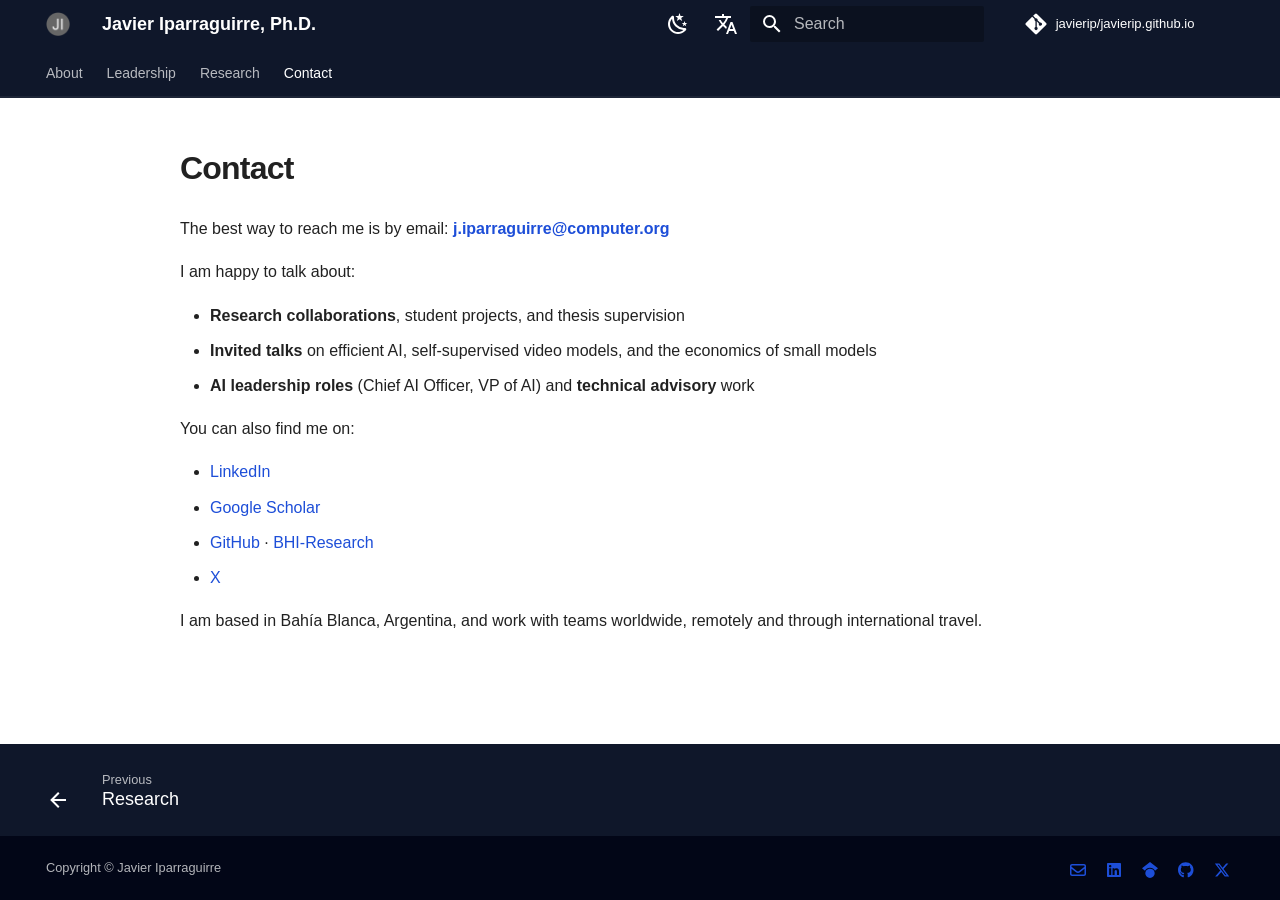
==== commit 12d70820: "Deployed c0cfd20 with MkDocs version: 1.6.1" ====
--- a/contact/index.html
+++ b/contact/index.html
@@ -6,14 +6,16 @@
       <meta charset="utf-8">
       <meta name="viewport" content="width=device-width,initial-scale=1">
       
-        <meta name="description" content="Director of Machine Learning | Video & Multimodal AI | PhD · Fulbright Scholar">
-      
+        <meta name="description" content="Director of Machine Learning at Teladoc Health, Professor at UTN FRBB, and researcher in efficient, self-supervised video models (JEPA). Fulbright Scholar.">
+      
+      
+        <meta name="author" content="Javier Iparraguirre">
       
       
         <link rel="canonical" href="https://javierip.github.io/contact/">
       
       
-        <link rel="prev" href="../projects/">
+        <link rel="prev" href="../research/">
       
       
       
@@ -22,7 +24,7 @@
     
     
       
-        <title>Contact - Javier Iparraguirre</title>
+        <title>Contact - Javier Iparraguirre, Ph.D.</title>
       
     
     
@@ -48,6 +50,8 @@
       
     
     
+      <link rel="stylesheet" href="../stylesheets/extra.css">
+    
     <script>__md_scope=new URL("..",location),__md_hash=e=>[...e].reduce(((e,_)=>(e<<5)-e+_.charCodeAt(0)),0),__md_get=(e,_=localStorage,t=__md_scope)=>JSON.parse(_.getItem(t.pathname+"."+e)),__md_set=(e,_,t=localStorage,a=__md_scope)=>{try{t.setItem(a.pathname+"."+e,JSON.stringify(_))}catch(e){}}</script>
     
       
@@ -75,7 +79,7 @@
     
     
     
-    <body dir="ltr" data-md-color-scheme="default" data-md-color-primary="light-blue" data-md-color-accent="indigo">
+    <body dir="ltr" data-md-color-scheme="default" data-md-color-primary="custom" data-md-color-accent="custom">
   
     
     <input class="md-toggle" data-md-toggle="drawer" type="checkbox" id="__drawer" autocomplete="off">
@@ -100,7 +104,7 @@
 
 <header class="md-header md-header--shadow md-header--lifted" data-md-component="header">
   <nav class="md-header__inner md-grid" aria-label="Header">
-    <a href=".." title="Javier Iparraguirre" class="md-header__button md-logo" aria-label="Javier Iparraguirre" data-md-component="logo">
+    <a href=".." title="Javier Iparraguirre, Ph.D." class="md-header__button md-logo" aria-label="Javier Iparraguirre, Ph.D." data-md-component="logo">
       
   <img src="../images/logo.png" alt="logo">
 
@@ -113,7 +117,7 @@
       <div class="md-header__ellipsis">
         <div class="md-header__topic">
           <span class="md-ellipsis">
-            Javier Iparraguirre
+            Javier Iparraguirre, Ph.D.
           </span>
         </div>
         <div class="md-header__topic" data-md-component="header-topic">
@@ -132,7 +136,7 @@
     
     
     
-    <input class="md-option" data-md-color-media="" data-md-color-scheme="default" data-md-color-primary="light-blue" data-md-color-accent="indigo"  aria-label="Switch to dark mode"  type="radio" name="__palette" id="__palette_0">
+    <input class="md-option" data-md-color-media="" data-md-color-scheme="default" data-md-color-primary="custom" data-md-color-accent="custom"  aria-label="Switch to dark mode"  type="radio" name="__palette" id="__palette_0">
     
       <label class="md-header__button md-icon" title="Switch to dark mode" for="__palette_1" hidden>
         <svg xmlns="http://www.w3.org/2000/svg" viewBox="0 0 24 24"><path d="m17.75 4.09-2.53 1.94.91 3.06-2.63-1.81-2.63 1.81.91-3.06-2.53-1.94L12.44 4l1.06-3 1.06 3zm3.5 6.91-1.64 1.25.59 1.98-1.7-1.17-1.7 1.17.59-1.98L15.75 11l2.06-.05L18.5 9l.69 1.95zm-2.28 4.95c.83-.08 1.72 1.1 1.19 1.85-.32.45-.66.87-1.08 1.27C15.17 23 8.84 23 4.94 19.07c-3.91-3.9-3.91-10.24 0-14.14.4-.4.82-.76 1.27-1.08.75-.53 1.93.36 1.85 1.19-.27 2.86.69 5.83 2.89 8.02a9.96 9.96 0 0 0 8.02 2.89m-1.64 2.02a12.08 12.08 0 0 1-7.8-3.47c-2.17-2.19-3.33-5-3.49-7.82-2.81 3.14-2.7 7.96.31 10.98 3.02 3.01 7.84 3.12 10.98.31"/></svg>
@@ -142,7 +146,7 @@
     
     
     
-    <input class="md-option" data-md-color-media="" data-md-color-scheme="slate" data-md-color-primary="light-blue" data-md-color-accent="indigo"  aria-label="Switch to light mode"  type="radio" name="__palette" id="__palette_1">
+    <input class="md-option" data-md-color-media="" data-md-color-scheme="slate" data-md-color-primary="custom" data-md-color-accent="custom"  aria-label="Switch to light mode"  type="radio" name="__palette" id="__palette_1">
     
       <label class="md-header__button md-icon" title="Switch to light mode" for="__palette_0" hidden>
         <svg xmlns="http://www.w3.org/2000/svg" viewBox="0 0 24 24"><path d="M12 7a5 5 0 0 1 5 5 5 5 0 0 1-5 5 5 5 0 0 1-5-5 5 5 0 0 1 5-5m0 2a3 3 0 0 0-3 3 3 3 0 0 0 3 3 3 3 0 0 0 3-3 3 3 0 0 0-3-3m0-7 2.39 3.42C13.65 5.15 12.84 5 12 5s-1.65.15-2.39.42zM3.34 7l4.16-.35A7.2 7.2 0 0 0 5.94 8.5c-.44.74-.69 1.5-.83 2.29zm.02 10 1.76-3.77a7.131 7.131 0 0 0 2.38 4.14zM20.65 7l-1.77 3.79a7.02 7.02 0 0 0-2.38-4.15zm-.01 10-4.14.36c.59-.51 1.12-1.14 1.54-1.86.42-.73.69-1.5.83-2.29zM12 22l-2.41-3.44c.74.27 1.55.44 2.41.44.82 0 1.63-.17 2.37-.44z"/></svg>
@@ -265,7 +269,24 @@
   
   
     <li class="md-tabs__item">
-      <a href="../projects/" class="md-tabs__link">
+      <a href="../leadership/" class="md-tabs__link">
+        
+  
+    
+  
+  Leadership
+
+      </a>
+    </li>
+  
+
+      
+        
+  
+  
+  
+    <li class="md-tabs__item">
+      <a href="../research/" class="md-tabs__link">
         
   
     
@@ -326,12 +347,12 @@
 
 <nav class="md-nav md-nav--primary md-nav--lifted" aria-label="Navigation" data-md-level="0">
   <label class="md-nav__title" for="__drawer">
-    <a href=".." title="Javier Iparraguirre" class="md-nav__button md-logo" aria-label="Javier Iparraguirre" data-md-component="logo">
+    <a href=".." title="Javier Iparraguirre, Ph.D." class="md-nav__button md-logo" aria-label="Javier Iparraguirre, Ph.D." data-md-component="logo">
       
   <img src="../images/logo.png" alt="logo">
 
     </a>
-    Javier Iparraguirre
+    Javier Iparraguirre, Ph.D.
   </label>
   
     <div class="md-nav__source">
@@ -375,7 +396,27 @@
   
   
     <li class="md-nav__item">
-      <a href="../projects/" class="md-nav__link">
+      <a href="../leadership/" class="md-nav__link">
+        
+  
+  <span class="md-ellipsis">
+    Leadership
+  </span>
+  
+
+      </a>
+    </li>
+  
+
+    
+      
+      
+  
+  
+  
+  
+    <li class="md-nav__item">
+      <a href="../research/" class="md-nav__link">
         
   
   <span class="md-ellipsis">
@@ -458,6 +499,12 @@
 
 <h1 id="contact">Contact<a class="headerlink" href="#contact" title="Permanent link">&para;</a></h1>
 <p>The best way to reach me is by email: <strong><a href="mailto:j.iparraguirre@computer.org">j.iparraguirre@computer.org</a></strong></p>
+<p>I am happy to talk about:</p>
+<ul>
+<li><strong>Research collaborations</strong>, student projects, and thesis supervision</li>
+<li><strong>Invited talks</strong> on efficient AI, self-supervised video models, and the economics of small models</li>
+<li><strong>AI leadership roles</strong> (Chief AI Officer, VP of AI) and <strong>technical advisory</strong> work</li>
+</ul>
 <p>You can also find me on:</p>
 <ul>
 <li><a href="https://www.linkedin.com/in/jiparraguirre/" target="_blank">LinkedIn</a></li>
@@ -465,6 +512,7 @@
 <li><a href="https://github.com/javierip" target="_blank">GitHub</a> · <a href="https://github.com/BHI-Research" target="_blank">BHI-Research</a></li>
 <li><a href="https://x.com/javieripa" target="_blank">X</a></li>
 </ul>
+<p>I am based in Bahía Blanca, Argentina, and work with teams worldwide, remotely and through international travel.</p>
 
 
 
@@ -509,7 +557,7 @@
       <nav class="md-footer__inner md-grid" aria-label="Footer" >
         
           
-          <a href="../projects/" class="md-footer__link md-footer__link--prev" aria-label="Previous: Research">
+          <a href="../research/" class="md-footer__link md-footer__link--prev" aria-label="Previous: Research">
             <div class="md-footer__button md-icon">
               
               <svg xmlns="http://www.w3.org/2000/svg" viewBox="0 0 24 24"><path d="M20 11v2H8l5.5 5.5-1.42 1.42L4.16 12l7.92-7.92L13.5 5.5 8 11z"/></svg>
@@ -545,6 +593,30 @@
     
     
     
+    <a href="mailto:j.iparraguirre@computer.org" target="_blank" rel="noopener" title="Email Javier" class="md-social__link">
+      <svg xmlns="http://www.w3.org/2000/svg" viewBox="0 0 512 512"><!--! Font Awesome Free 6.6.0 by @fontawesome - https://fontawesome.com License - https://fontawesome.com/license/free (Icons: CC BY 4.0, Fonts: SIL OFL 1.1, Code: MIT License) Copyright 2024 Fonticons, Inc.--><path d="M64 112c-8.8 0-16 7.2-16 16v22.1l172.5 141.6c20.7 17 50.4 17 71.1 0L464 150.1V128c0-8.8-7.2-16-16-16zM48 212.2V384c0 8.8 7.2 16 16 16h384c8.8 0 16-7.2 16-16V212.2L322 328.8c-38.4 31.5-93.7 31.5-132 0zM0 128c0-35.3 28.7-64 64-64h384c35.3 0 64 28.7 64 64v256c0 35.3-28.7 64-64 64H64c-35.3 0-64-28.7-64-64z"/></svg>
+    </a>
+  
+    
+    
+    
+    
+    <a href="https://www.linkedin.com/in/jiparraguirre/" target="_blank" rel="noopener" title="Javier on LinkedIn" class="md-social__link">
+      <svg xmlns="http://www.w3.org/2000/svg" viewBox="0 0 448 512"><!--! Font Awesome Free 6.6.0 by @fontawesome - https://fontawesome.com License - https://fontawesome.com/license/free (Icons: CC BY 4.0, Fonts: SIL OFL 1.1, Code: MIT License) Copyright 2024 Fonticons, Inc.--><path d="M416 32H31.9C14.3 32 0 46.5 0 64.3v383.4C0 465.5 14.3 480 31.9 480H416c17.6 0 32-14.5 32-32.3V64.3c0-17.8-14.4-32.3-32-32.3M135.4 416H69V202.2h66.5V416zm-33.2-243c-21.3 0-38.5-17.3-38.5-38.5S80.9 96 102.2 96c21.2 0 38.5 17.3 38.5 38.5 0 21.3-17.2 38.5-38.5 38.5m282.1 243h-66.4V312c0-24.8-.5-56.7-34.5-56.7-34.6 0-39.9 27-39.9 54.9V416h-66.4V202.2h63.7v29.2h.9c8.9-16.8 30.6-34.5 62.9-34.5 67.2 0 79.7 44.3 79.7 101.9z"/></svg>
+    </a>
+  
+    
+    
+    
+    
+    <a href="https://scholar.google.com/citations?user=PNNFrAQAAAAJ&hl=en&view_op=list_works&sortby=pubdate" target="_blank" rel="noopener" title="Javier on Google Scholar" class="md-social__link">
+      <svg xmlns="http://www.w3.org/2000/svg" viewBox="0 0 512 512"><!--! Font Awesome Free 6.6.0 by @fontawesome - https://fontawesome.com License - https://fontawesome.com/license/free (Icons: CC BY 4.0, Fonts: SIL OFL 1.1, Code: MIT License) Copyright 2024 Fonticons, Inc.--><path d="M390.9 298.5s0 .1.1.1c9.2 19.4 14.4 41.1 14.4 64C405.3 445.1 338.5 512 256 512s-149.3-66.9-149.3-149.3c0-22.9 5.2-44.6 14.4-64 1.7-3.6 3.6-7.2 5.6-10.7q6.6-11.4 15-21.3c27.4-32.6 68.5-53.3 114.4-53.3 33.6 0 64.6 11.1 89.6 29.9 9.1 6.9 17.4 14.7 24.8 23.5 5.6 6.6 10.6 13.8 15 21.3 2 3.4 3.8 7 5.5 10.5zm26.4-18.8c-30.1-58.4-91-98.4-161.3-98.4s-131.2 40-161.3 98.4L0 202.7 256 0l256 202.7-94.7 77.1z"/></svg>
+    </a>
+  
+    
+    
+    
+    
     <a href="https://github.com/javierip" target="_blank" rel="noopener" title="Javier on GitHub" class="md-social__link">
       <svg xmlns="http://www.w3.org/2000/svg" viewBox="0 0 496 512"><!--! Font Awesome Free 6.6.0 by @fontawesome - https://fontawesome.com License - https://fontawesome.com/license/free (Icons: CC BY 4.0, Fonts: SIL OFL 1.1, Code: MIT License) Copyright 2024 Fonticons, Inc.--><path d="M165.9 397.4c0 2-2.3 3.6-5.2 3.6-3.3.3-5.6-1.3-5.6-3.6 0-2 2.3-3.6 5.2-3.6 3-.3 5.6 1.3 5.6 3.6m-31.1-4.5c-.7 2 1.3 4.3 4.3 4.9 2.6 1 5.6 0 6.2-2s-1.3-4.3-4.3-5.2c-2.6-.7-5.5.3-6.2 2.3m44.2-1.7c-2.9.7-4.9 2.6-4.6 4.9.3 2 2.9 3.3 5.9 2.6 2.9-.7 4.9-2.6 4.6-4.6-.3-1.9-3-3.2-5.9-2.9M244.8 8C106.1 8 0 113.3 0 252c0 110.9 69.8 205.8 169.5 239.2 12.8 2.3 17.3-5.6 17.3-12.1 0-6.2-.3-40.4-.3-61.4 0 0-70 15-84.7-29.8 0 0-11.4-29.1-27.8-36.6 0 0-22.9-15.7 1.6-15.4 0 0 24.9 2 38.6 25.8 21.9 38.6 58.6 27.5 72.9 20.9 2.3-16 8.8-27.1 16-33.7-55.9-6.2-112.3-14.3-112.3-110.5 0-27.5 7.6-41.3 23.6-58.9-2.6-6.5-11.1-33.3 2.6-67.9 20.9-6.5 69 27 69 27 20-5.6 41.5-8.5 62.8-8.5s42.8 2.9 62.8 8.5c0 0 48.1-33.6 69-27 13.7 34.7 5.2 61.4 2.6 67.9 16 17.7 25.8 31.5 25.8 58.9 0 96.5-58.9 104.2-114.8 110.5 9.2 7.9 17 22.9 17 46.4 0 33.7-.3 75.4-.3 83.6 0 6.5 4.6 14.4 17.3 12.1C428.2 457.8 496 362.9 496 252 496 113.3 383.5 8 244.8 8M97.2 352.9c-1.3 1-1 3.3.7 5.2 1.6 1.6 3.9 2.3 5.2 1 1.3-1 1-3.3-.7-5.2-1.6-1.6-3.9-2.3-5.2-1m-10.8-8.1c-.7 1.3.3 2.9 2.3 3.9 1.6 1 3.6.7 4.3-.7.7-1.3-.3-2.9-2.3-3.9-2-.6-3.6-.3-4.3.7m32.4 35.6c-1.6 1.3-1 4.3 1.3 6.2 2.3 2.3 5.2 2.6 6.5 1 1.3-1.3.7-4.3-1.3-6.2-2.2-2.3-5.2-2.6-6.5-1m-11.4-14.7c-1.6 1-1.6 3.6 0 5.9s4.3 3.3 5.6 2.3c1.6-1.3 1.6-3.9 0-6.2-1.4-2.3-4-3.3-5.6-2"/></svg>
     </a>
@@ -553,34 +625,10 @@
     
     
     
-    <a href="https://www.linkedin.com/in/jiparraguirre/" target="_blank" rel="noopener" title="Javier on LinkedIn" class="md-social__link">
-      <svg xmlns="http://www.w3.org/2000/svg" viewBox="0 0 448 512"><!--! Font Awesome Free 6.6.0 by @fontawesome - https://fontawesome.com License - https://fontawesome.com/license/free (Icons: CC BY 4.0, Fonts: SIL OFL 1.1, Code: MIT License) Copyright 2024 Fonticons, Inc.--><path d="M416 32H31.9C14.3 32 0 46.5 0 64.3v383.4C0 465.5 14.3 480 31.9 480H416c17.6 0 32-14.5 32-32.3V64.3c0-17.8-14.4-32.3-32-32.3M135.4 416H69V202.2h66.5V416zm-33.2-243c-21.3 0-38.5-17.3-38.5-38.5S80.9 96 102.2 96c21.2 0 38.5 17.3 38.5 38.5 0 21.3-17.2 38.5-38.5 38.5m282.1 243h-66.4V312c0-24.8-.5-56.7-34.5-56.7-34.6 0-39.9 27-39.9 54.9V416h-66.4V202.2h63.7v29.2h.9c8.9-16.8 30.6-34.5 62.9-34.5 67.2 0 79.7 44.3 79.7 101.9z"/></svg>
-    </a>
-  
-    
-    
-    
-    
-    <a href="https://scholar.google.com/citations?user=PNNFrAQAAAAJ&hl=en&view_op=list_works&sortby=pubdate" target="_blank" rel="noopener" title="Javier on Google Scholar" class="md-social__link">
-      <svg xmlns="http://www.w3.org/2000/svg" viewBox="0 0 512 512"><!--! Font Awesome Free 6.6.0 by @fontawesome - https://fontawesome.com License - https://fontawesome.com/license/free (Icons: CC BY 4.0, Fonts: SIL OFL 1.1, Code: MIT License) Copyright 2024 Fonticons, Inc.--><path d="M390.9 298.5s0 .1.1.1c9.2 19.4 14.4 41.1 14.4 64C405.3 445.1 338.5 512 256 512s-149.3-66.9-149.3-149.3c0-22.9 5.2-44.6 14.4-64 1.7-3.6 3.6-7.2 5.6-10.7q6.6-11.4 15-21.3c27.4-32.6 68.5-53.3 114.4-53.3 33.6 0 64.6 11.1 89.6 29.9 9.1 6.9 17.4 14.7 24.8 23.5 5.6 6.6 10.6 13.8 15 21.3 2 3.4 3.8 7 5.5 10.5zm26.4-18.8c-30.1-58.4-91-98.4-161.3-98.4s-131.2 40-161.3 98.4L0 202.7 256 0l256 202.7-94.7 77.1z"/></svg>
-    </a>
-  
-    
-    
-    
-    
     <a href="https://x.com/javieripa" target="_blank" rel="noopener" title="Javier on X" class="md-social__link">
       <svg xmlns="http://www.w3.org/2000/svg" viewBox="0 0 512 512"><!--! Font Awesome Free 6.6.0 by @fontawesome - https://fontawesome.com License - https://fontawesome.com/license/free (Icons: CC BY 4.0, Fonts: SIL OFL 1.1, Code: MIT License) Copyright 2024 Fonticons, Inc.--><path d="M389.2 48h70.6L305.6 224.2 487 464H345L233.7 318.6 106.5 464H35.8l164.9-188.5L26.8 48h145.6l100.5 132.9zm-24.8 373.8h39.1L151.1 88h-42z"/></svg>
     </a>
   
-    
-    
-    
-    
-    <a href="mailto:j.iparraguirre@computer.org" target="_blank" rel="noopener" title="Email Javier" class="md-social__link">
-      <svg xmlns="http://www.w3.org/2000/svg" viewBox="0 0 512 512"><!--! Font Awesome Free 6.6.0 by @fontawesome - https://fontawesome.com License - https://fontawesome.com/license/free (Icons: CC BY 4.0, Fonts: SIL OFL 1.1, Code: MIT License) Copyright 2024 Fonticons, Inc.--><path d="M64 112c-8.8 0-16 7.2-16 16v22.1l172.5 141.6c20.7 17 50.4 17 71.1 0L464 150.1V128c0-8.8-7.2-16-16-16zM48 212.2V384c0 8.8 7.2 16 16 16h384c8.8 0 16-7.2 16-16V212.2L322 328.8c-38.4 31.5-93.7 31.5-132 0zM0 128c0-35.3 28.7-64 64-64h384c35.3 0 64 28.7 64 64v256c0 35.3-28.7 64-64 64H64c-35.3 0-64-28.7-64-64z"/></svg>
-    </a>
-  
 </div>
       
     </div>
@@ -593,7 +641,7 @@
     </div>
     
     
-    <script id="__config" type="application/json">{"base": "..", "features": ["navigation.tabs", "navigation.tabs.sticky", "navigation.footer", "toc.follow", "navigation.top", "search.highlight", "search.suggest", "content.tooltips"], "search": "../assets/javascripts/workers/search.6ce7567c.min.js", "translations": {"clipboard.copied": "Copied to clipboard", "clipboard.copy": "Copy to clipboard", "search.result.more.one": "1 more on this page", "search.result.more.other": "# more on this page", "search.result.none": "No matching documents", "search.result.one": "1 matching document", "search.result.other": "# matching documents", "search.result.placeholder": "Type to start searching", "search.result.term.missing": "Missing", "select.version": "Select version"}}</script>
+    <script id="__config" type="application/json">{"base": "..", "features": ["navigation.tabs", "navigation.tabs.sticky", "navigation.footer", "navigation.top", "toc.follow", "search.suggest", "search.highlight"], "search": "../assets/javascripts/workers/search.6ce7567c.min.js", "translations": {"clipboard.copied": "Copied to clipboard", "clipboard.copy": "Copy to clipboard", "search.result.more.one": "1 more on this page", "search.result.more.other": "# more on this page", "search.result.none": "No matching documents", "search.result.one": "1 matching document", "search.result.other": "# matching documents", "search.result.placeholder": "Type to start searching", "search.result.term.missing": "Missing", "select.version": "Select version"}}</script>
     
     
       <script src="../assets/javascripts/bundle.83f73b43.min.js"></script>
--- a/stylesheets/extra.css
+++ b/stylesheets/extra.css
@@ -0,0 +1,344 @@
+/* ==========================================================================
+   Brand tokens
+   The palette uses primary: custom / accent: custom (mkdocs.yml), so every
+   color comes from here. Light mode first, dark mode ("slate") below.
+   ========================================================================== */
+
+/* [data-md-color-scheme="default"] is needed: Material sets the link color on
+   that selector, which would otherwise win over :root */
+:root,
+[data-md-color-scheme="default"] {
+  /* Header and tabs */
+  --md-primary-fg-color: #0f172a;
+  --md-primary-fg-color--light: #1e293b;
+  --md-primary-fg-color--dark: #020617;
+  --md-primary-bg-color: #ffffff;
+  --md-primary-bg-color--light: rgba(255, 255, 255, 0.7);
+
+  /* Hover / focus accent */
+  --md-accent-fg-color: #1e40af;
+  --md-accent-fg-color--transparent: rgba(37, 99, 235, 0.1);
+  --md-accent-bg-color: #ffffff;
+
+  /* Links (Material defaults this to the header color, which made links look like text) */
+  --md-typeset-a-color: #1d4ed8;
+
+  /* Footer */
+  --md-footer-bg-color: #0f172a;
+  --md-footer-bg-color--dark: #020617;
+
+  /* Site tokens */
+  --brand-link-hover: #1e40af;
+  --brand-button-bg: #1d4ed8;
+  --brand-button-bg-hover: #1e40af;
+  --brand-surface: #f8fafc;
+  --brand-border: rgba(15, 23, 42, 0.1);
+  --brand-border-strong: rgba(15, 23, 42, 0.22);
+  --brand-tint: rgba(37, 99, 235, 0.08);
+  --brand-badge-fg: #1e40af;
+  --brand-shadow: 0 1px 2px rgba(15, 23, 42, 0.04), 0 4px 16px rgba(15, 23, 42, 0.06);
+  --brand-shadow-hover: 0 2px 4px rgba(15, 23, 42, 0.06), 0 10px 28px rgba(15, 23, 42, 0.1);
+}
+
+[data-md-color-scheme="slate"] {
+  --md-hue: 222;
+  --md-default-bg-color: #0b1120;
+  --md-code-bg-color: #111a2e;
+
+  --md-primary-fg-color: #0f172a;
+  --md-primary-fg-color--light: #1e293b;
+  --md-primary-fg-color--dark: #020617;
+
+  --md-accent-fg-color: #93c5fd;
+  --md-accent-fg-color--transparent: rgba(96, 165, 250, 0.12);
+  --md-accent-bg-color: #0b1120;
+
+  --md-typeset-a-color: #60a5fa;
+
+  --md-footer-bg-color: #0f172a;
+  --md-footer-bg-color--dark: #070b16;
+
+  --brand-link-hover: #93c5fd;
+  --brand-button-bg: #2563eb;
+  --brand-button-bg-hover: #3b82f6;
+  --brand-surface: #111a2e;
+  --brand-border: rgba(148, 163, 184, 0.14);
+  --brand-border-strong: rgba(148, 163, 184, 0.3);
+  --brand-tint: rgba(96, 165, 250, 0.1);
+  --brand-badge-fg: #93c5fd;
+  --brand-shadow: 0 1px 2px rgba(0, 0, 0, 0.3);
+  --brand-shadow-hover: 0 8px 24px rgba(0, 0, 0, 0.45);
+}
+
+::selection {
+  background: rgba(37, 99, 235, 0.22);
+}
+
+/* ==========================================================================
+   Layout and typography
+   ========================================================================== */
+
+/* Keep lines at a comfortable reading width on large screens */
+@media screen and (min-width: 60em) {
+  .md-content__inner {
+    max-width: 46rem;
+    margin-left: auto;
+    margin-right: auto;
+  }
+}
+
+.md-typeset {
+  line-height: 1.7;
+}
+
+.md-typeset h1 {
+  font-weight: 700;
+  letter-spacing: -0.025em;
+  color: var(--md-default-fg-color);
+  margin-bottom: 0.8em;
+}
+
+.md-typeset h2 {
+  font-weight: 650;
+  letter-spacing: -0.015em;
+  margin-top: 2.2em;
+  padding-bottom: 0.35em;
+  border-bottom: 1px solid var(--brand-border);
+}
+
+.md-typeset h3 {
+  font-weight: 600;
+  letter-spacing: -0.01em;
+}
+
+[data-md-color-scheme="slate"] .md-typeset h1,
+[data-md-color-scheme="slate"] .md-typeset h2,
+[data-md-color-scheme="slate"] .md-typeset h3,
+[data-md-color-scheme="slate"] .kpi-card .kpi-value {
+  color: #e2e8f0;
+}
+
+/* Header: flat with a hairline instead of a drop shadow */
+.md-header,
+.md-header--shadow {
+  box-shadow: none;
+  border-bottom: 1px solid rgba(255, 255, 255, 0.06);
+}
+
+.md-tabs {
+  border-bottom: 1px solid rgba(255, 255, 255, 0.06);
+}
+
+/* ==========================================================================
+   Links
+   ========================================================================== */
+
+.md-typeset a:not(.md-button):not(.headerlink) {
+  color: var(--md-typeset-a-color);
+  text-decoration: underline;
+  text-decoration-color: transparent;
+  text-decoration-thickness: 1px;
+  text-underline-offset: 0.2em;
+  transition: color 125ms, text-decoration-color 125ms;
+}
+
+.md-typeset a:not(.md-button):not(.headerlink):hover,
+.md-typeset a:not(.md-button):not(.headerlink):focus {
+  color: var(--brand-link-hover);
+  text-decoration-color: currentColor;
+}
+
+/* ==========================================================================
+   Buttons
+   ========================================================================== */
+
+.md-typeset .md-button {
+  margin: 0.25rem 0.5rem 0.25rem 0;
+  padding: 0.55em 1.4em;
+  border: 1px solid var(--brand-border-strong);
+  border-radius: 0.4rem;
+  color: var(--md-typeset-a-color);
+  font-weight: 600;
+  transition: color 125ms, background-color 125ms, border-color 125ms;
+}
+
+.md-typeset .md-button:hover,
+.md-typeset .md-button:focus {
+  background-color: var(--brand-tint);
+  border-color: var(--md-typeset-a-color);
+  color: var(--md-typeset-a-color);
+}
+
+.md-typeset .md-button--primary {
+  background-color: var(--brand-button-bg);
+  border-color: var(--brand-button-bg);
+  color: #ffffff;
+}
+
+.md-typeset .md-button--primary:hover,
+.md-typeset .md-button--primary:focus {
+  background-color: var(--brand-button-bg-hover);
+  border-color: var(--brand-button-bg-hover);
+  color: #ffffff;
+}
+
+/* ==========================================================================
+   Home page hero: photo + subtitle + badges
+   ========================================================================== */
+
+.hero {
+  display: flex;
+  flex-wrap: wrap;
+  align-items: center;
+  gap: 1.75rem;
+  margin-bottom: 1.75rem;
+}
+
+.hero > p {
+  margin: 0;
+  flex-shrink: 0;
+}
+
+.hero-photo {
+  width: 160px;
+  height: 160px;
+  border-radius: 50%;
+  object-fit: cover;
+  border: 4px solid var(--md-default-bg-color);
+  box-shadow: 0 0 0 1px var(--brand-border-strong), var(--brand-shadow);
+}
+
+.hero-text {
+  flex: 1 1 280px;
+}
+
+.exec-subtitle {
+  font-size: 1.1rem;
+  font-weight: 500;
+  color: var(--md-default-fg-color--light);
+  margin: 0 0 1rem 0;
+  line-height: 1.5;
+}
+
+.badge-row {
+  display: flex;
+  flex-wrap: wrap;
+  gap: 0.5rem;
+}
+
+.exec-badge {
+  background: var(--brand-tint);
+  color: var(--brand-badge-fg);
+  border: 1px solid var(--brand-border-strong);
+  padding: 0.25rem 0.75rem;
+  border-radius: 9999px;
+  font-size: 0.72rem;
+  font-weight: 600;
+  letter-spacing: 0.02em;
+}
+
+/* ==========================================================================
+   Focus-area cards
+   ========================================================================== */
+
+.kpi-grid {
+  display: grid;
+  /* 2 columns on desktop, 1 on phones (min() avoids overflow on narrow screens) */
+  grid-template-columns: repeat(auto-fit, minmax(min(16rem, 100%), 1fr));
+  gap: 1rem;
+  margin: 1.5rem 0 2rem 0;
+}
+
+.kpi-card {
+  padding: 1.25rem 1.25rem 1.35rem;
+  border-radius: 0.6rem;
+  border: 1px solid var(--brand-border);
+  border-top: 3px solid var(--brand-button-bg);
+  background: var(--brand-surface);
+  box-shadow: var(--brand-shadow);
+  transition: transform 150ms ease, box-shadow 150ms ease;
+}
+
+.kpi-card:hover {
+  transform: translateY(-2px);
+  box-shadow: var(--brand-shadow-hover);
+}
+
+@media (prefers-reduced-motion: reduce) {
+  .kpi-card,
+  .kpi-card:hover {
+    transition: none;
+    transform: none;
+  }
+}
+
+.md-typeset .kpi-card h4 {
+  margin: 0 0 0.4rem 0;
+  font-size: 0.7rem;
+  font-weight: 700;
+  text-transform: uppercase;
+  letter-spacing: 0.08em;
+  color: var(--md-typeset-a-color);
+}
+
+.kpi-card .kpi-value {
+  font-size: 1.2rem;
+  font-weight: 700;
+  letter-spacing: -0.015em;
+  margin-bottom: 0.4rem;
+  line-height: 1.25;
+}
+
+.md-typeset .kpi-card p {
+  margin: 0;
+  font-size: 0.8rem;
+  line-height: 1.6;
+  color: var(--md-default-fg-color--light);
+}
+
+/* ==========================================================================
+   Admonitions: match the "tip" boxes (Latest / Novedades) to the brand
+   ========================================================================== */
+
+.md-typeset .admonition,
+.md-typeset details {
+  border-radius: 0.5rem;
+  box-shadow: var(--brand-shadow);
+  font-size: 0.8rem;
+}
+
+.md-typeset .admonition.tip,
+.md-typeset details.tip {
+  border-color: var(--brand-button-bg);
+}
+
+.md-typeset .tip > .admonition-title,
+.md-typeset .tip > summary {
+  background-color: var(--brand-tint);
+}
+
+.md-typeset .tip > .admonition-title::before,
+.md-typeset .tip > summary::before {
+  background-color: var(--brand-button-bg);
+}
+
+/* ==========================================================================
+   Tables (Leadership competencies)
+   ========================================================================== */
+
+.md-typeset table:not([class]) {
+  border: 1px solid var(--brand-border);
+  border-radius: 0.5rem;
+  box-shadow: none;
+  font-size: 0.75rem;
+}
+
+.md-typeset table:not([class]) th {
+  background-color: var(--brand-surface);
+  font-weight: 600;
+}
+
+.md-typeset table:not([class]) td {
+  border-top: 1px solid var(--brand-border);
+  vertical-align: top;
+}
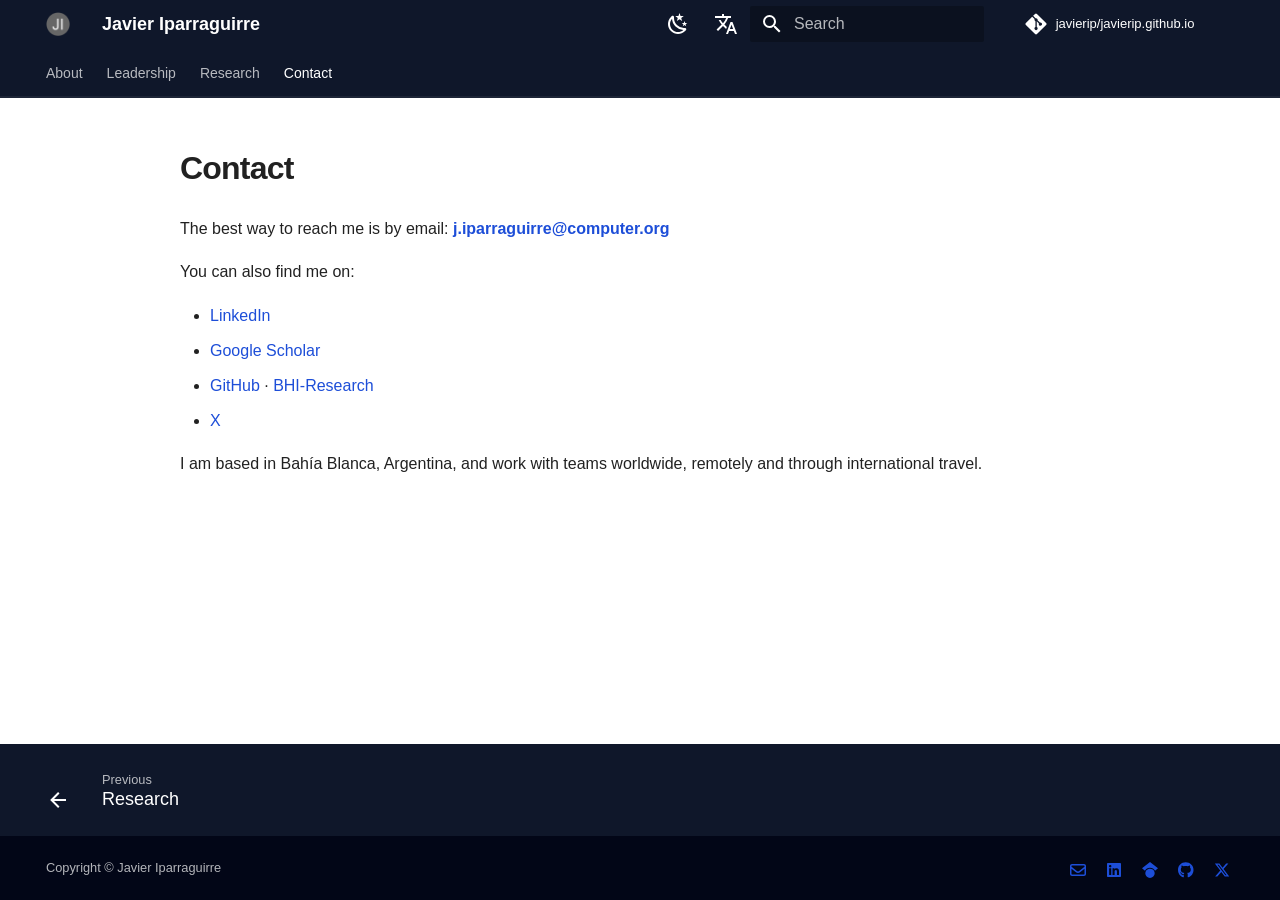
==== commit debbeae7: "Deployed c2cf743 with MkDocs version: 1.6.1" ====
--- a/contact/index.html
+++ b/contact/index.html
@@ -24,7 +24,7 @@
     
     
       
-        <title>Contact - Javier Iparraguirre, Ph.D.</title>
+        <title>Contact - Javier Iparraguirre</title>
       
     
     
@@ -104,7 +104,7 @@
 
 <header class="md-header md-header--shadow md-header--lifted" data-md-component="header">
   <nav class="md-header__inner md-grid" aria-label="Header">
-    <a href=".." title="Javier Iparraguirre, Ph.D." class="md-header__button md-logo" aria-label="Javier Iparraguirre, Ph.D." data-md-component="logo">
+    <a href=".." title="Javier Iparraguirre" class="md-header__button md-logo" aria-label="Javier Iparraguirre" data-md-component="logo">
       
   <img src="../images/logo.png" alt="logo">
 
@@ -117,7 +117,7 @@
       <div class="md-header__ellipsis">
         <div class="md-header__topic">
           <span class="md-ellipsis">
-            Javier Iparraguirre, Ph.D.
+            Javier Iparraguirre
           </span>
         </div>
         <div class="md-header__topic" data-md-component="header-topic">
@@ -347,12 +347,12 @@
 
 <nav class="md-nav md-nav--primary md-nav--lifted" aria-label="Navigation" data-md-level="0">
   <label class="md-nav__title" for="__drawer">
-    <a href=".." title="Javier Iparraguirre, Ph.D." class="md-nav__button md-logo" aria-label="Javier Iparraguirre, Ph.D." data-md-component="logo">
+    <a href=".." title="Javier Iparraguirre" class="md-nav__button md-logo" aria-label="Javier Iparraguirre" data-md-component="logo">
       
   <img src="../images/logo.png" alt="logo">
 
     </a>
-    Javier Iparraguirre, Ph.D.
+    Javier Iparraguirre
   </label>
   
     <div class="md-nav__source">
@@ -499,12 +499,6 @@
 
 <h1 id="contact">Contact<a class="headerlink" href="#contact" title="Permanent link">&para;</a></h1>
 <p>The best way to reach me is by email: <strong><a href="mailto:j.iparraguirre@computer.org">j.iparraguirre@computer.org</a></strong></p>
-<p>I am happy to talk about:</p>
-<ul>
-<li><strong>Research collaborations</strong>, student projects, and thesis supervision</li>
-<li><strong>Invited talks</strong> on efficient AI, self-supervised video models, and the economics of small models</li>
-<li><strong>AI leadership roles</strong> (Chief AI Officer, VP of AI) and <strong>technical advisory</strong> work</li>
-</ul>
 <p>You can also find me on:</p>
 <ul>
 <li><a href="https://www.linkedin.com/in/jiparraguirre/" target="_blank">LinkedIn</a></li>
